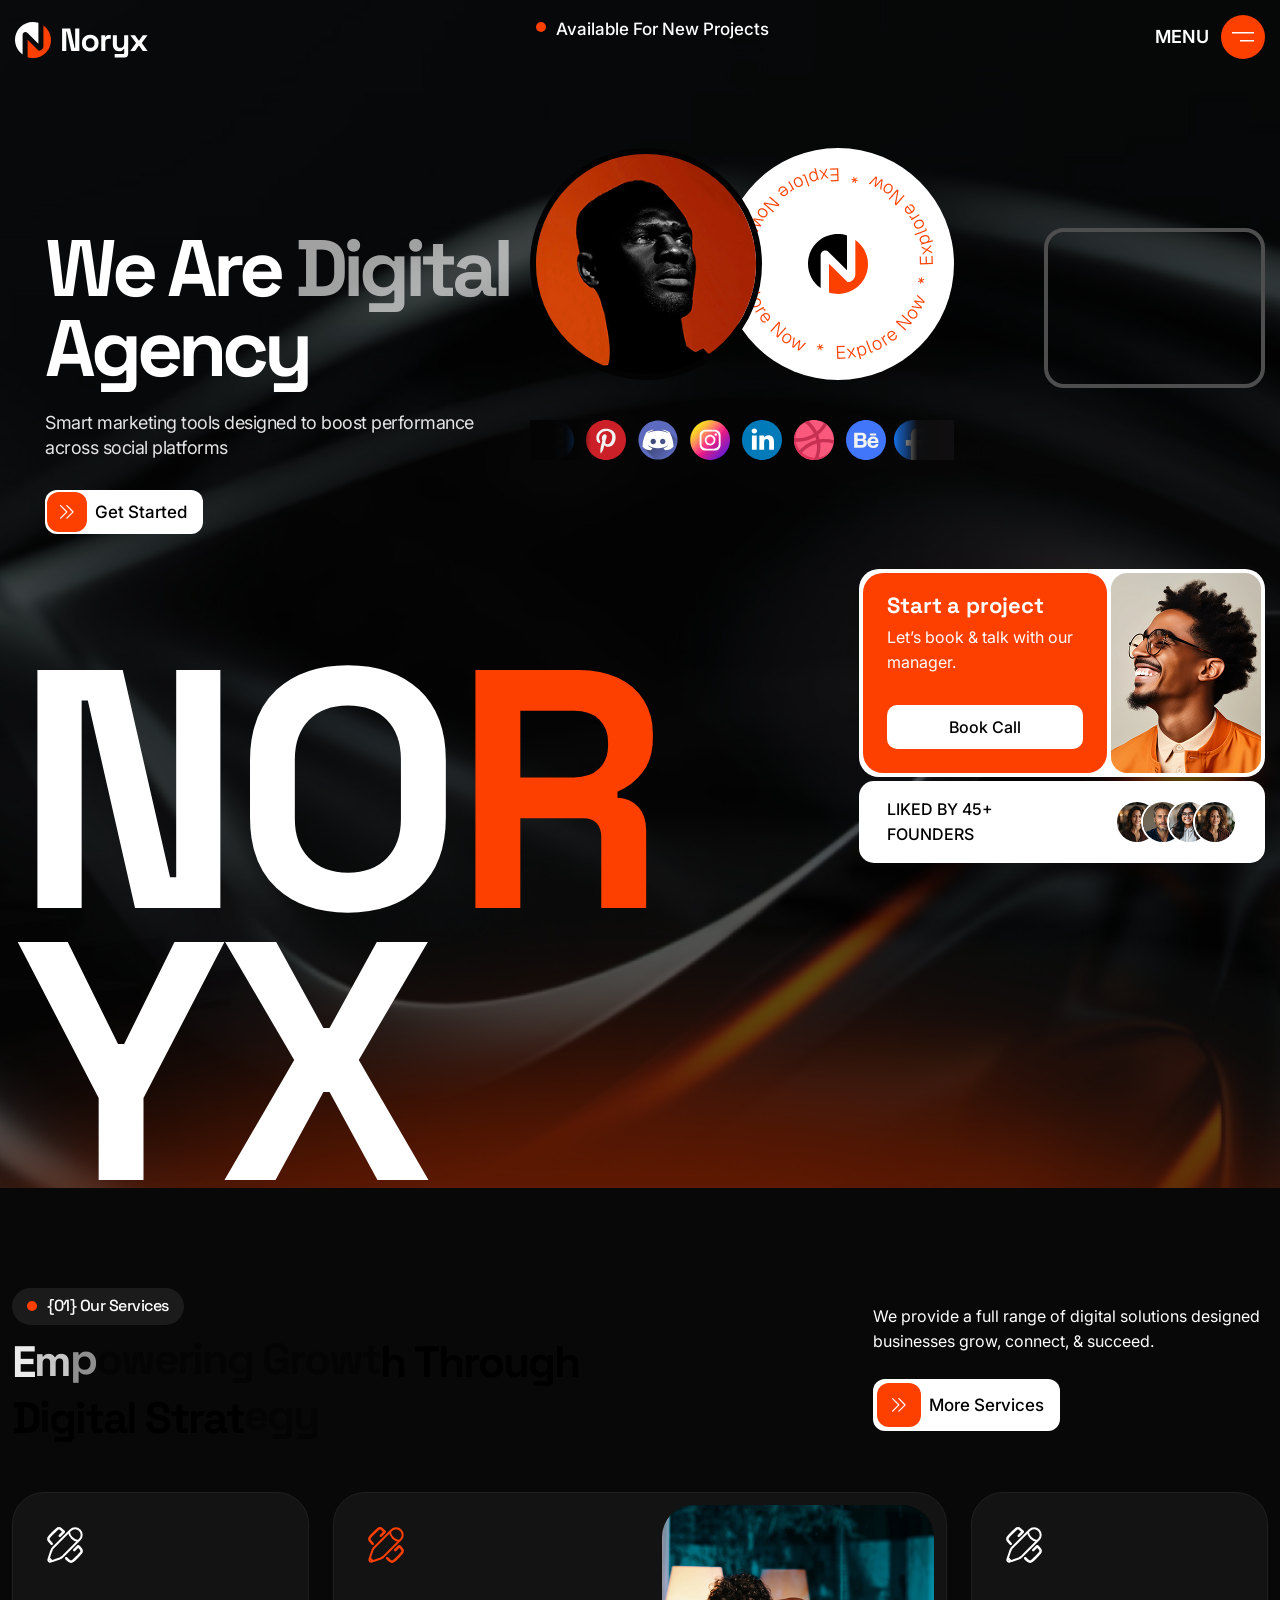
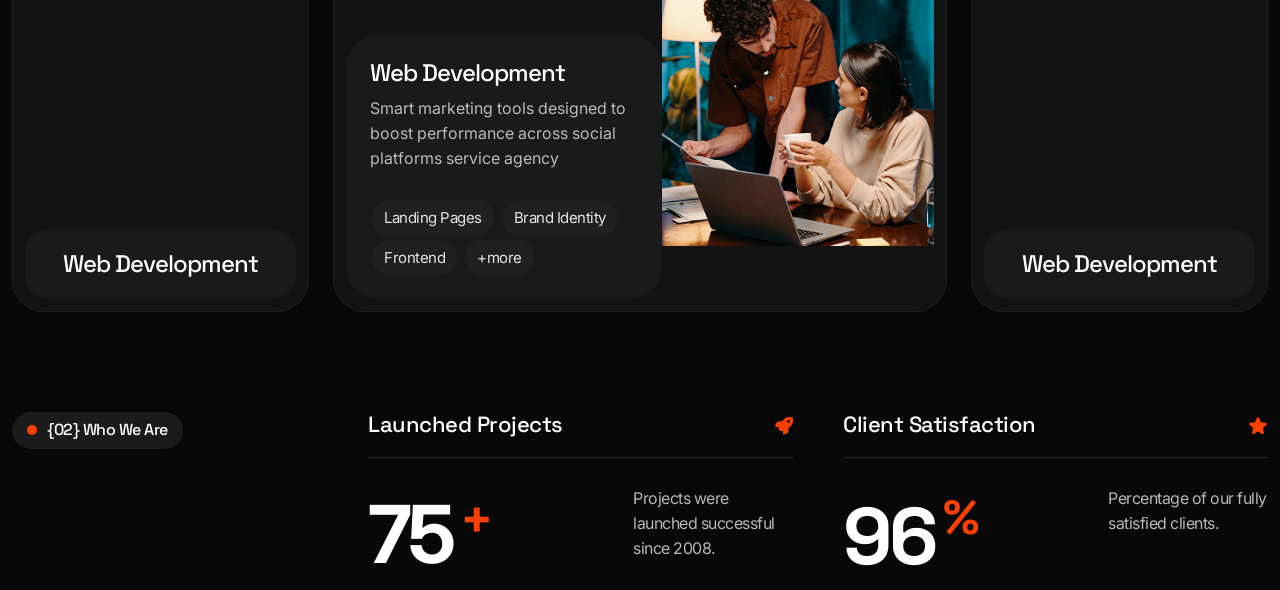
==== index-2.html @ d4b6d014 "30% 30%" ====
<!DOCTYPE html>
  <html lang="en">
  <head>
  	<meta charset="UTF-8">
  	<title>Noryx - Home 2</title>
  	<meta name="description" content="Noryx - Digital Agency & Portfolio WordPress Theme">
  	<meta name="keywords" content="agency, Creative Digital Agency, creative portfolio, design agency, digital agency, digital agency wordpress, digital marketing, digital marketing agency, freelancer, marketing, marketing agency, modern agency, seo, seo agency, social media marketing">
  	<meta name="author" content="Themexriver">
  	<link rel="shortcut icon" href="assets/img/logo/fv-1.png" type="image/x-icon">
  	<!-- Mobile Specific Meta -->
  	<meta name="viewport" content="width=device-width, initial-scale=1">


  	<link rel="stylesheet" href="assets/css/bootstrap.min.css">
  	<link rel="stylesheet" href="assets/css/fontawesome.css">
  	<link rel="stylesheet" href="assets/css/animate.css">
  	<link rel="stylesheet" href="assets/css/swiper.min.css">
  	<link rel="stylesheet" href="assets/css/jquery-ui.css"> 
  	<link rel="stylesheet" href="assets/css/magnific-popup.css">
  	<link rel="stylesheet" href="assets/css/style.css">
  </head>
  <body class="home-2">
  	<div id="preloader">
  		<div class="preloader-logo">
  			<svg class="logo-spin" width="168" height="168" viewBox="-20 -20 208 208" fill="none" xmlns="http://www.w3.org/2000/svg">
  				<path class="path-white" d="M35.4335 60.0016V59.3879C35.4335 47.8896 49.3705 42.1311 57.5217 50.2617L109.208 101.817V4.0795C101.071 1.43506 92.3865 0 83.3646 0C37.3235 0 0 37.2294 0 83.1541C0 111.282 14.0034 136.145 35.4335 151.193V60.0016Z" fill="white"/>
  				<path class="path-orange" d="M132.567 16.8066V112.635C132.567 116.367 131.634 119.88 129.992 122.961C126.28 129.924 118.937 134.667 110.479 134.667L58.793 83.1121V163.92C66.9299 166.565 75.6143 168 84.6361 168C130.677 168 168.001 130.77 168.001 84.8455C168.001 56.7177 153.997 31.8546 132.567 16.8066Z" fill="#FD3F00"/>
  			</svg>
  		</div>
  	</div>
  </div>

  <!-- Start of Header section
    ============================================= -->
    <header id="nx-header" class="nx-header-section header_style_two txa_sticky_header">
    	<div class="nx-header-content d-flex align-items-center justify-content-between">
    		<div class="brand-logo">
    			<a href="#"><img src="assets/img/logo/logo1.svg" alt=""></a>
    		</div>
    		<div class="hd-hire">
    			<span>Available For New Projects</span>
    		</div>
    		<div class="nx-ofcanvas-btn d-flex align-items-center">
    			<span class="text-uppercase">MENU</span>
    			<div class="of-icon">
    				<svg width="22" height="10" viewBox="0 0 22zc 10" fill="none" xmlns="http://www.w3.org/2000/svg">
    					<line x1="8" y1="8.75" x2="22" y2="8.75" stroke="white" stroke-width="1.5"/>
    					<line y1="0.75" x2="22" y2="0.75" stroke="white" stroke-width="1.5"/>
    				</svg>
    			</div>
    		</div>
    	</div>
    </header>
  <!-- End of Header section
    ============================================= -->

  <!-- Start of Header section
    ============================================= -->
    <section id="nx-hero2" class="nx-hero2-sec position-relative">
    	<div class="nx-hero2-bg img-cover position-absolute"><img src="assets/img/hero/hero-bg2.jpg" alt=""></div>
    	<div class="nx-hero2-content">
    		<div class="nx-hero2-top d-flex justify-content-between">
    			<div class="nx-hero2-text headline pera-content">
    				<h1 class="hero_title">We Are <span>Digital</span>
    				Agency</h1>
    				<p>Smart marketing tools designed to boost performance
    				across social platforms</p>
    				<div class="nx-btn1">
    					<a href="#">
    						<i>
    							<svg width="14" height="14" viewBox="0 0 14 14" fill="none" xmlns="http://www.w3.org/2000/svg">
    								<path d="M7.31754 7.31754L1.06753 13.5675C0.95026 13.6848 0.7912 13.7507 0.625347 13.7507C0.459495 13.7507 0.300435 13.6848 0.18316 13.5675C0.0658846 13.4503 3.26935e-09 13.2912 0 13.1253C-3.26935e-09 12.9595 0.0658846 12.8004 0.18316 12.6832L5.99175 6.87535L0.18316 1.06753C0.0658846 0.95026 0 0.7912 0 0.625347C0 0.459495 0.0658846 0.300435 0.18316 0.18316C0.300435 0.0658846 0.459495 0 0.625347 0C0.7912 0 0.95026 0.0658846 1.06753 0.18316L7.31754 6.43316C7.37565 6.49121 7.42175 6.56014 7.4532 6.63601C7.48465 6.71188 7.50084 6.79321 7.50084 6.87535C7.50084 6.95748 7.48465 7.03881 7.4532 7.11469C7.42175 7.19056 7.37565 7.25949 7.31754 7.31754ZM13.5675 6.43316L7.31754 0.18316C7.20026 0.0658846 7.0412 0 6.87535 0C6.7095 0 6.55044 0.0658846 6.43316 0.18316C6.31588 0.300435 6.25 0.459495 6.25 0.625347C6.25 0.7912 6.31588 0.95026 6.43316 1.06753L12.2418 6.87535L6.43316 12.6832C6.31588 12.8004 6.25 12.9595 6.25 13.1253C6.25 13.2912 6.31588 13.4503 6.43316 13.5675C6.55044 13.6848 6.7095 13.7507 6.87535 13.7507C7.0412 13.7507 7.20026 13.6848 7.31754 13.5675L13.5675 7.31754C13.6256 7.25949 13.6717 7.19056 13.7032 7.11469C13.7347 7.03881 13.7508 6.95748 13.7508 6.87535C13.7508 6.79321 13.7347 6.71188 13.7032 6.63601C13.6717 6.56014 13.6256 6.49121 13.5675 6.43316Z" fill="white"></path>
    							</svg>
    						</i>
    						<span>
    							Get Started
    						</span>
    					</a>
    				</div>
    			</div>
    			<div class="nx-hero2-img-wrap">
    				<div class="nx-hero2-img-grp  d-flex">
    					<div class="item-img">
    						<img src="assets/img/hero/hr2.jpg" alt="">
    					</div>
    					<div class="item-img position-relative">
    						<div class="inner-img">
    							<img src="assets/img/hero/hr3.png" alt="">
    						</div>
    						<div class="inner-icon">
    							<img src="assets/img/hero/fv-h.svg" alt="">
    						</div>
    					</div>
    				</div>
    				<div class="nx-hero2-social marquee-right2 mt-40 over-hidden text-center">
    					<a href="#"><i><img src="assets/img/icon/sc1.svg" alt=""></i></a>
    					<a href="#"><i><img src="assets/img/icon/sc2.svg" alt=""></i></a>
    					<a href="#"><i><img src="assets/img/icon/sc3.svg" alt=""></i></a>
    					<a href="#"><i><img src="assets/img/icon/sc4.svg" alt=""></i></a>
    					<a href="#"><i><img src="assets/img/icon/sc5.svg" alt=""></i></a>
    					<a href="#"><i><img src="assets/img/icon/sc6.svg" alt=""></i></a>
    					<a href="#"><i><img src="assets/img/icon/sc7.svg" alt=""></i></a>
    				</div>
    			</div>
    			<div class="nx-hero2-video img-cover">
    				<video autoplay="" muted="" loop="" playsinline="" preload="metadata"><source src="assets/img/01.mp4" type="video/mp4">
    				</video>
    			</div>
    		</div>
    		<div class="nx-hero2-bottom d-flex justify-content-between mt-35">
    			<div class="nx-hr2-btm-text text-uppercase">
    				No<span>r</span>yx
    			</div>
    			<div class="nx-start-project">
    				<div class="nx-start-up d-flex">
    					<div class="item-text d-flex  flex-wrap justify-content-between">
    						<div class="inner-text headline pera-content">
    							<h3>Start a project</h3>
    							<p>Let’s book & talk with our 
    							manager.</p>
    						</div>
    						<a href="#">Book Call</a>
    					</div>
    					<div class="item-img">
    						<img src="assets/img/hero/hr4.jpg" alt="">
    					</div>
    				</div>
    				<div class="nx-start-down d-flex align-items-center justify-content-between">
    					<div class="item-text pera-content">
    						<p>LIKED BY 45+ FOUNDERS</p>
    					</div>
    					<div class="nx-st-client ul-li">
    						<ul>
    							<li><img src="assets/img/client/cl4.jpg" alt=""></li>
    							<li><img src="assets/img/client/cl5.jpg" alt=""></li>
    							<li><img src="assets/img/client/cl6.jpg" alt=""></li>
    							<li><img src="assets/img/client/cl7.jpg" alt=""></li>
    						</ul>
    					</div>
    				</div>
    			</div>
    		</div>
    	</div>
    </section>
  <!-- Start of Header section
    ============================================= --> 	     

  <!-- Start of Service section
    ============================================= -->
    <section id="nx-ser2" class="nx-ser2-sec pt-100 pb-100">
    	<div class="container">
    		<div class="nx-ser2-top d-flex justify-content-between align-items-center">
    			<div class="nx-sec-title1 ver_2 headline">
    				<div class="subtitle">
    					{01} Our Services
    				</div>
    				<h2 class="sec_title nx-itm-title nx-itm-anim">Empowering Growth Through 
    				Digital Strategy</h2>
    			</div>
    			<div class="item-desc pera-content">
    				<p>We provide a full range of digital solutions designed businesses grow, connect, & succeed.</p>
    				<div class="nx-btn1 ver_3">
    					<a href="#">
    						<i>
    							<svg width="14" height="14" viewBox="0 0 14 14" fill="none" xmlns="http://www.w3.org/2000/svg">
    								<path d="M7.31754 7.31754L1.06753 13.5675C0.95026 13.6848 0.7912 13.7507 0.625347 13.7507C0.459495 13.7507 0.300435 13.6848 0.18316 13.5675C0.0658846 13.4503 3.26935e-09 13.2912 0 13.1253C-3.26935e-09 12.9595 0.0658846 12.8004 0.18316 12.6832L5.99175 6.87535L0.18316 1.06753C0.0658846 0.95026 0 0.7912 0 0.625347C0 0.459495 0.0658846 0.300435 0.18316 0.18316C0.300435 0.0658846 0.459495 0 0.625347 0C0.7912 0 0.95026 0.0658846 1.06753 0.18316L7.31754 6.43316C7.37565 6.49121 7.42175 6.56014 7.4532 6.63601C7.48465 6.71188 7.50084 6.79321 7.50084 6.87535C7.50084 6.95748 7.48465 7.03881 7.4532 7.11469C7.42175 7.19056 7.37565 7.25949 7.31754 7.31754ZM13.5675 6.43316L7.31754 0.18316C7.20026 0.0658846 7.0412 0 6.87535 0C6.7095 0 6.55044 0.0658846 6.43316 0.18316C6.31588 0.300435 6.25 0.459495 6.25 0.625347C6.25 0.7912 6.31588 0.95026 6.43316 1.06753L12.2418 6.87535L6.43316 12.6832C6.31588 12.8004 6.25 12.9595 6.25 13.1253C6.25 13.2912 6.31588 13.4503 6.43316 13.5675C6.55044 13.6848 6.7095 13.7507 6.87535 13.7507C7.0412 13.7507 7.20026 13.6848 7.31754 13.5675L13.5675 7.31754C13.6256 7.25949 13.6717 7.19056 13.7032 7.11469C13.7347 7.03881 13.7508 6.95748 13.7508 6.87535C13.7508 6.79321 13.7347 6.71188 13.7032 6.63601C13.6717 6.56014 13.6256 6.49121 13.5675 6.43316Z" fill="white"></path>
    							</svg>
    						</i>
    						<span>
    							More Services
    						</span>
    					</a>
    				</div>
    			</div>
    		</div>
    		<div class="nx-ser2-content d-flex mt-45" data-nx-group>
    			<div class="nx-ser2-item nx_item_active">
    				<div class="front-part d-flex justify-content-between">
    					<div class="item-icon">
    						<svg width="40" height="40" viewBox="0 0 40 40" fill="none" xmlns="http://www.w3.org/2000/svg">
    							<path d="M22.0879 32.3744C21.5997 31.8863 20.8082 31.8863 20.32 32.3744C19.8319 32.8627 19.8319 33.6542 20.32 34.1423L22.0879 32.3744ZM5.85709 19.6793C6.34526 20.1674 7.13671 20.1674 7.62486 19.6793C8.11303 19.1912 8.11303 18.3997 7.62486 17.9114L5.85709 19.6793ZM18.7935 6.74293L19.6774 7.62681C19.9117 7.3924 20.0435 7.07445 20.0435 6.74293C20.0435 6.41141 19.9117 6.09346 19.6774 5.85905L18.7935 6.74293ZM33.2564 21.2058L34.1404 20.3219C33.9059 20.0877 33.5879 19.9558 33.2564 19.9558C32.9249 19.9558 32.607 20.0877 32.3725 20.3219L33.2564 21.2058ZM13.8921 9.87654C13.4039 10.3647 13.4039 11.1561 13.8921 11.6443C14.3802 12.1325 15.1717 12.1325 15.6599 11.6443L13.8921 9.87654ZM28.355 24.3394C27.8669 24.8277 27.8669 25.6192 28.355 26.1073C28.8432 26.5954 29.6347 26.5954 30.1229 26.1073L28.355 24.3394ZM8.26759 5.85905L5.85709 8.26955L7.62486 10.0373L10.0354 7.62681L8.26759 5.85905ZM31.7299 34.1423L34.1404 31.7318L32.3725 29.9639L29.962 32.3744L31.7299 34.1423ZM20.32 34.1423C21.4314 35.2537 22.3519 36.1778 23.1789 36.8088C24.0349 37.4618 24.9357 37.9173 26.0249 37.9173V35.4173C25.702 35.4173 25.3289 35.3047 24.6954 34.8213C24.033 34.3159 23.2492 33.5358 22.0879 32.3744L20.32 34.1423ZM29.962 32.3744C28.8007 33.5358 28.0169 34.3159 27.3545 34.8213C26.721 35.3047 26.3477 35.4173 26.0249 35.4173V37.9173C27.1142 37.9173 28.015 37.4618 28.8709 36.8088C29.6979 36.1778 30.6185 35.2537 31.7299 34.1423L29.962 32.3744ZM5.85709 8.26955C4.74576 9.38089 3.82148 10.3014 3.19049 11.1284C2.53749 11.9843 2.08203 12.8852 2.08203 13.9744H4.58203C4.58203 13.6515 4.69471 13.2783 5.17804 12.6449C5.68338 11.9825 6.46356 11.1986 7.62486 10.0373L5.85709 8.26955ZM7.62486 17.9114C6.46356 16.7502 5.68338 15.9663 5.17804 15.3039C4.69471 14.6704 4.58203 14.2972 4.58203 13.9744H2.08203C2.08203 15.0637 2.53749 15.9645 3.19049 16.8204C3.82148 17.6474 4.74576 18.5679 5.85709 19.6793L7.62486 17.9114ZM19.6774 5.85905C18.566 4.74771 17.6455 3.82343 16.8185 3.19245C15.9626 2.53945 15.0616 2.08398 13.9725 2.08398V4.58398C14.2952 4.58398 14.6685 4.69666 15.302 5.18C15.9644 5.68533 16.7482 6.46551 17.9095 7.62681L19.6774 5.85905ZM10.0354 7.62681C11.1967 6.46551 11.9806 5.68533 12.6429 5.18C13.2764 4.69668 13.6496 4.58398 13.9725 4.58398V2.08398C12.8832 2.08398 11.9823 2.53945 11.1265 3.19245C10.2995 3.82343 9.37893 4.74771 8.26759 5.85905L10.0354 7.62681ZM32.3725 22.0898C33.5339 23.2512 34.314 24.0349 34.8194 24.6973C35.3027 25.3308 35.4154 25.7039 35.4154 26.0268H37.9154C37.9154 24.9377 37.4599 24.0368 36.8069 23.1808C36.1759 22.3538 35.2517 21.4333 34.1404 20.3219L32.3725 22.0898ZM34.1404 31.7318C35.2517 30.6204 36.1759 29.6998 36.8069 28.8728C37.4599 28.0169 37.9154 27.1162 37.9154 26.0268H35.4154C35.4154 26.3497 35.3027 26.7229 34.8194 27.3564C34.314 28.0188 33.5339 28.8027 32.3725 29.9639L34.1404 31.7318ZM17.9095 5.85905L13.8921 9.87654L15.6599 11.6443L19.6774 7.62681L17.9095 5.85905ZM32.3725 20.3219L28.355 24.3394L30.1229 26.1073L34.1404 22.0898L32.3725 20.3219Z" fill="white"/>
    							<path d="M6.99522 36.1309L8.33203 35.6853L12.464 34.3079C13.7546 33.8778 14.3999 33.6628 15.007 33.3736C15.7231 33.0322 16.4001 32.6138 17.0257 32.1258C17.556 31.7122 18.0369 31.2312 18.9989 30.2693L33.2009 16.0672L34.7457 14.5224C37.3052 11.9629 37.3052 7.81313 34.7457 5.25363C32.1862 2.6941 28.0364 2.6941 25.4769 5.25363L23.9322 6.79843L9.73006 21.0006C8.76813 21.9626 8.28716 22.4433 7.87352 22.9737C7.38557 23.5993 6.96726 24.2762 6.62593 24.9923C6.33658 25.5996 6.12149 26.2448 5.69129 27.5353L4.31398 31.6673L3.86838 33.0042M6.99522 36.1309L5.65842 36.5767C5.02332 36.7883 4.32313 36.6229 3.84974 36.1497C3.37636 35.6762 3.21108 34.9759 3.42278 34.3409L3.86838 33.0042M6.99522 36.1309L3.86838 33.0042" stroke="white" stroke-width="2"/>
    							<path d="M23.9336 6.79688C23.9336 6.79688 24.1267 10.0796 27.0232 12.9761C29.9197 15.8726 33.2023 16.0657 33.2023 16.0657" stroke="white" stroke-width="2"/>
    						</svg>
    					</div>
    					<div class="item-text headline">
    						<h3><a href="#">Web Development</a></h3>
    					</div>
    				</div>
    				<div class="back-part d-flex">
    					<div class="item-text d-flex justify-content-between flex-wrap">
    						<div class="item-icon">
    							<svg width="40" height="40" viewBox="0 0 40 40" fill="none" xmlns="http://www.w3.org/2000/svg">
    								<path d="M22.0879 32.3744C21.5997 31.8863 20.8082 31.8863 20.32 32.3744C19.8319 32.8627 19.8319 33.6542 20.32 34.1423L22.0879 32.3744ZM5.85709 19.6793C6.34526 20.1674 7.13671 20.1674 7.62486 19.6793C8.11303 19.1912 8.11303 18.3997 7.62486 17.9114L5.85709 19.6793ZM18.7935 6.74293L19.6774 7.62681C19.9117 7.3924 20.0435 7.07445 20.0435 6.74293C20.0435 6.41141 19.9117 6.09346 19.6774 5.85905L18.7935 6.74293ZM33.2564 21.2058L34.1404 20.3219C33.9059 20.0877 33.5879 19.9558 33.2564 19.9558C32.9249 19.9558 32.607 20.0877 32.3725 20.3219L33.2564 21.2058ZM13.8921 9.87654C13.4039 10.3647 13.4039 11.1561 13.8921 11.6443C14.3802 12.1325 15.1717 12.1325 15.6599 11.6443L13.8921 9.87654ZM28.355 24.3394C27.8669 24.8277 27.8669 25.6192 28.355 26.1073C28.8432 26.5954 29.6347 26.5954 30.1229 26.1073L28.355 24.3394ZM8.26759 5.85905L5.85709 8.26955L7.62486 10.0373L10.0354 7.62681L8.26759 5.85905ZM31.7299 34.1423L34.1404 31.7318L32.3725 29.9639L29.962 32.3744L31.7299 34.1423ZM20.32 34.1423C21.4314 35.2537 22.3519 36.1778 23.1789 36.8088C24.0349 37.4618 24.9357 37.9173 26.0249 37.9173V35.4173C25.702 35.4173 25.3289 35.3047 24.6954 34.8213C24.033 34.3159 23.2492 33.5358 22.0879 32.3744L20.32 34.1423ZM29.962 32.3744C28.8007 33.5358 28.0169 34.3159 27.3545 34.8213C26.721 35.3047 26.3477 35.4173 26.0249 35.4173V37.9173C27.1142 37.9173 28.015 37.4618 28.8709 36.8088C29.6979 36.1778 30.6185 35.2537 31.7299 34.1423L29.962 32.3744ZM5.85709 8.26955C4.74576 9.38089 3.82148 10.3014 3.19049 11.1284C2.53749 11.9843 2.08203 12.8852 2.08203 13.9744H4.58203C4.58203 13.6515 4.69471 13.2783 5.17804 12.6449C5.68338 11.9825 6.46356 11.1986 7.62486 10.0373L5.85709 8.26955ZM7.62486 17.9114C6.46356 16.7502 5.68338 15.9663 5.17804 15.3039C4.69471 14.6704 4.58203 14.2972 4.58203 13.9744H2.08203C2.08203 15.0637 2.53749 15.9645 3.19049 16.8204C3.82148 17.6474 4.74576 18.5679 5.85709 19.6793L7.62486 17.9114ZM19.6774 5.85905C18.566 4.74771 17.6455 3.82343 16.8185 3.19245C15.9626 2.53945 15.0616 2.08398 13.9725 2.08398V4.58398C14.2952 4.58398 14.6685 4.69666 15.302 5.18C15.9644 5.68533 16.7482 6.46551 17.9095 7.62681L19.6774 5.85905ZM10.0354 7.62681C11.1967 6.46551 11.9806 5.68533 12.6429 5.18C13.2764 4.69668 13.6496 4.58398 13.9725 4.58398V2.08398C12.8832 2.08398 11.9823 2.53945 11.1265 3.19245C10.2995 3.82343 9.37893 4.74771 8.26759 5.85905L10.0354 7.62681ZM32.3725 22.0898C33.5339 23.2512 34.314 24.0349 34.8194 24.6973C35.3027 25.3308 35.4154 25.7039 35.4154 26.0268H37.9154C37.9154 24.9377 37.4599 24.0368 36.8069 23.1808C36.1759 22.3538 35.2517 21.4333 34.1404 20.3219L32.3725 22.0898ZM34.1404 31.7318C35.2517 30.6204 36.1759 29.6998 36.8069 28.8728C37.4599 28.0169 37.9154 27.1162 37.9154 26.0268H35.4154C35.4154 26.3497 35.3027 26.7229 34.8194 27.3564C34.314 28.0188 33.5339 28.8027 32.3725 29.9639L34.1404 31.7318ZM17.9095 5.85905L13.8921 9.87654L15.6599 11.6443L19.6774 7.62681L17.9095 5.85905ZM32.3725 20.3219L28.355 24.3394L30.1229 26.1073L34.1404 22.0898L32.3725 20.3219Z" fill="#FD3F00"/>
    								<path d="M6.99522 36.1309L8.33203 35.6853L12.464 34.3079C13.7546 33.8778 14.3999 33.6628 15.007 33.3736C15.7231 33.0322 16.4001 32.6138 17.0257 32.1258C17.556 31.7122 18.0369 31.2312 18.9989 30.2693L33.2009 16.0672L34.7457 14.5224C37.3052 11.9629 37.3052 7.81313 34.7457 5.25363C32.1862 2.6941 28.0364 2.6941 25.4769 5.25363L23.9322 6.79843L9.73006 21.0006C8.76813 21.9626 8.28716 22.4433 7.87352 22.9737C7.38557 23.5993 6.96726 24.2762 6.62593 24.9923C6.33658 25.5996 6.12149 26.2448 5.69129 27.5353L4.31398 31.6673L3.86838 33.0042M6.99522 36.1309L5.65842 36.5767C5.02332 36.7883 4.32313 36.6229 3.84974 36.1497C3.37636 35.6762 3.21108 34.9759 3.42278 34.3409L3.86838 33.0042M6.99522 36.1309L3.86838 33.0042" stroke="#FD3F00" stroke-width="2"/>
    								<path d="M23.9336 6.79688C23.9336 6.79688 24.1267 10.0796 27.0232 12.9761C29.9197 15.8726 33.2023 16.0657 33.2023 16.0657" stroke="#FD3F00" stroke-width="2"/>
    							</svg> 
    						</div>
    						<div class="title-text headline pera-content">
    							<h3><a href="#">Web Development</a></h3>
    							<p>Smart marketing tools designed 
    								to boost performance across social
    							platforms service agency</p>
    							<div class="item-tag">
    								<a href="#">Landing Pages</a>
    								<a href="#">Brand Identity</a>
    								<a href="#">Frontend</a>
    								<a href="#">+more</a>
    							</div>
    						</div>
    					</div>
    					<div class="item-img">
    						<img src="assets/img/service/ser6.jpg" alt="">
    					</div>
    				</div>
    			</div>
    			<div class="nx-ser2-item nx_item_active active">
    				<div class="front-part d-flex justify-content-between">
    					<div class="item-icon">
    						<svg width="40" height="40" viewBox="0 0 40 40" fill="none" xmlns="http://www.w3.org/2000/svg">
    							<path d="M22.0879 32.3744C21.5997 31.8863 20.8082 31.8863 20.32 32.3744C19.8319 32.8627 19.8319 33.6542 20.32 34.1423L22.0879 32.3744ZM5.85709 19.6793C6.34526 20.1674 7.13671 20.1674 7.62486 19.6793C8.11303 19.1912 8.11303 18.3997 7.62486 17.9114L5.85709 19.6793ZM18.7935 6.74293L19.6774 7.62681C19.9117 7.3924 20.0435 7.07445 20.0435 6.74293C20.0435 6.41141 19.9117 6.09346 19.6774 5.85905L18.7935 6.74293ZM33.2564 21.2058L34.1404 20.3219C33.9059 20.0877 33.5879 19.9558 33.2564 19.9558C32.9249 19.9558 32.607 20.0877 32.3725 20.3219L33.2564 21.2058ZM13.8921 9.87654C13.4039 10.3647 13.4039 11.1561 13.8921 11.6443C14.3802 12.1325 15.1717 12.1325 15.6599 11.6443L13.8921 9.87654ZM28.355 24.3394C27.8669 24.8277 27.8669 25.6192 28.355 26.1073C28.8432 26.5954 29.6347 26.5954 30.1229 26.1073L28.355 24.3394ZM8.26759 5.85905L5.85709 8.26955L7.62486 10.0373L10.0354 7.62681L8.26759 5.85905ZM31.7299 34.1423L34.1404 31.7318L32.3725 29.9639L29.962 32.3744L31.7299 34.1423ZM20.32 34.1423C21.4314 35.2537 22.3519 36.1778 23.1789 36.8088C24.0349 37.4618 24.9357 37.9173 26.0249 37.9173V35.4173C25.702 35.4173 25.3289 35.3047 24.6954 34.8213C24.033 34.3159 23.2492 33.5358 22.0879 32.3744L20.32 34.1423ZM29.962 32.3744C28.8007 33.5358 28.0169 34.3159 27.3545 34.8213C26.721 35.3047 26.3477 35.4173 26.0249 35.4173V37.9173C27.1142 37.9173 28.015 37.4618 28.8709 36.8088C29.6979 36.1778 30.6185 35.2537 31.7299 34.1423L29.962 32.3744ZM5.85709 8.26955C4.74576 9.38089 3.82148 10.3014 3.19049 11.1284C2.53749 11.9843 2.08203 12.8852 2.08203 13.9744H4.58203C4.58203 13.6515 4.69471 13.2783 5.17804 12.6449C5.68338 11.9825 6.46356 11.1986 7.62486 10.0373L5.85709 8.26955ZM7.62486 17.9114C6.46356 16.7502 5.68338 15.9663 5.17804 15.3039C4.69471 14.6704 4.58203 14.2972 4.58203 13.9744H2.08203C2.08203 15.0637 2.53749 15.9645 3.19049 16.8204C3.82148 17.6474 4.74576 18.5679 5.85709 19.6793L7.62486 17.9114ZM19.6774 5.85905C18.566 4.74771 17.6455 3.82343 16.8185 3.19245C15.9626 2.53945 15.0616 2.08398 13.9725 2.08398V4.58398C14.2952 4.58398 14.6685 4.69666 15.302 5.18C15.9644 5.68533 16.7482 6.46551 17.9095 7.62681L19.6774 5.85905ZM10.0354 7.62681C11.1967 6.46551 11.9806 5.68533 12.6429 5.18C13.2764 4.69668 13.6496 4.58398 13.9725 4.58398V2.08398C12.8832 2.08398 11.9823 2.53945 11.1265 3.19245C10.2995 3.82343 9.37893 4.74771 8.26759 5.85905L10.0354 7.62681ZM32.3725 22.0898C33.5339 23.2512 34.314 24.0349 34.8194 24.6973C35.3027 25.3308 35.4154 25.7039 35.4154 26.0268H37.9154C37.9154 24.9377 37.4599 24.0368 36.8069 23.1808C36.1759 22.3538 35.2517 21.4333 34.1404 20.3219L32.3725 22.0898ZM34.1404 31.7318C35.2517 30.6204 36.1759 29.6998 36.8069 28.8728C37.4599 28.0169 37.9154 27.1162 37.9154 26.0268H35.4154C35.4154 26.3497 35.3027 26.7229 34.8194 27.3564C34.314 28.0188 33.5339 28.8027 32.3725 29.9639L34.1404 31.7318ZM17.9095 5.85905L13.8921 9.87654L15.6599 11.6443L19.6774 7.62681L17.9095 5.85905ZM32.3725 20.3219L28.355 24.3394L30.1229 26.1073L34.1404 22.0898L32.3725 20.3219Z" fill="white"/>
    							<path d="M6.99522 36.1309L8.33203 35.6853L12.464 34.3079C13.7546 33.8778 14.3999 33.6628 15.007 33.3736C15.7231 33.0322 16.4001 32.6138 17.0257 32.1258C17.556 31.7122 18.0369 31.2312 18.9989 30.2693L33.2009 16.0672L34.7457 14.5224C37.3052 11.9629 37.3052 7.81313 34.7457 5.25363C32.1862 2.6941 28.0364 2.6941 25.4769 5.25363L23.9322 6.79843L9.73006 21.0006C8.76813 21.9626 8.28716 22.4433 7.87352 22.9737C7.38557 23.5993 6.96726 24.2762 6.62593 24.9923C6.33658 25.5996 6.12149 26.2448 5.69129 27.5353L4.31398 31.6673L3.86838 33.0042M6.99522 36.1309L5.65842 36.5767C5.02332 36.7883 4.32313 36.6229 3.84974 36.1497C3.37636 35.6762 3.21108 34.9759 3.42278 34.3409L3.86838 33.0042M6.99522 36.1309L3.86838 33.0042" stroke="white" stroke-width="2"/>
    							<path d="M23.9336 6.79688C23.9336 6.79688 24.1267 10.0796 27.0232 12.9761C29.9197 15.8726 33.2023 16.0657 33.2023 16.0657" stroke="white" stroke-width="2"/>
    						</svg>
    					</div>
    					<div class="item-text headline">
    						<h3><a href="#">Web Development</a></h3>
    					</div>
    				</div>
    				<div class="back-part d-flex">
    					<div class="item-text d-flex justify-content-between flex-wrap">
    						<div class="item-icon">
    							<svg width="40" height="40" viewBox="0 0 40 40" fill="none" xmlns="http://www.w3.org/2000/svg">
    								<path d="M22.0879 32.3744C21.5997 31.8863 20.8082 31.8863 20.32 32.3744C19.8319 32.8627 19.8319 33.6542 20.32 34.1423L22.0879 32.3744ZM5.85709 19.6793C6.34526 20.1674 7.13671 20.1674 7.62486 19.6793C8.11303 19.1912 8.11303 18.3997 7.62486 17.9114L5.85709 19.6793ZM18.7935 6.74293L19.6774 7.62681C19.9117 7.3924 20.0435 7.07445 20.0435 6.74293C20.0435 6.41141 19.9117 6.09346 19.6774 5.85905L18.7935 6.74293ZM33.2564 21.2058L34.1404 20.3219C33.9059 20.0877 33.5879 19.9558 33.2564 19.9558C32.9249 19.9558 32.607 20.0877 32.3725 20.3219L33.2564 21.2058ZM13.8921 9.87654C13.4039 10.3647 13.4039 11.1561 13.8921 11.6443C14.3802 12.1325 15.1717 12.1325 15.6599 11.6443L13.8921 9.87654ZM28.355 24.3394C27.8669 24.8277 27.8669 25.6192 28.355 26.1073C28.8432 26.5954 29.6347 26.5954 30.1229 26.1073L28.355 24.3394ZM8.26759 5.85905L5.85709 8.26955L7.62486 10.0373L10.0354 7.62681L8.26759 5.85905ZM31.7299 34.1423L34.1404 31.7318L32.3725 29.9639L29.962 32.3744L31.7299 34.1423ZM20.32 34.1423C21.4314 35.2537 22.3519 36.1778 23.1789 36.8088C24.0349 37.4618 24.9357 37.9173 26.0249 37.9173V35.4173C25.702 35.4173 25.3289 35.3047 24.6954 34.8213C24.033 34.3159 23.2492 33.5358 22.0879 32.3744L20.32 34.1423ZM29.962 32.3744C28.8007 33.5358 28.0169 34.3159 27.3545 34.8213C26.721 35.3047 26.3477 35.4173 26.0249 35.4173V37.9173C27.1142 37.9173 28.015 37.4618 28.8709 36.8088C29.6979 36.1778 30.6185 35.2537 31.7299 34.1423L29.962 32.3744ZM5.85709 8.26955C4.74576 9.38089 3.82148 10.3014 3.19049 11.1284C2.53749 11.9843 2.08203 12.8852 2.08203 13.9744H4.58203C4.58203 13.6515 4.69471 13.2783 5.17804 12.6449C5.68338 11.9825 6.46356 11.1986 7.62486 10.0373L5.85709 8.26955ZM7.62486 17.9114C6.46356 16.7502 5.68338 15.9663 5.17804 15.3039C4.69471 14.6704 4.58203 14.2972 4.58203 13.9744H2.08203C2.08203 15.0637 2.53749 15.9645 3.19049 16.8204C3.82148 17.6474 4.74576 18.5679 5.85709 19.6793L7.62486 17.9114ZM19.6774 5.85905C18.566 4.74771 17.6455 3.82343 16.8185 3.19245C15.9626 2.53945 15.0616 2.08398 13.9725 2.08398V4.58398C14.2952 4.58398 14.6685 4.69666 15.302 5.18C15.9644 5.68533 16.7482 6.46551 17.9095 7.62681L19.6774 5.85905ZM10.0354 7.62681C11.1967 6.46551 11.9806 5.68533 12.6429 5.18C13.2764 4.69668 13.6496 4.58398 13.9725 4.58398V2.08398C12.8832 2.08398 11.9823 2.53945 11.1265 3.19245C10.2995 3.82343 9.37893 4.74771 8.26759 5.85905L10.0354 7.62681ZM32.3725 22.0898C33.5339 23.2512 34.314 24.0349 34.8194 24.6973C35.3027 25.3308 35.4154 25.7039 35.4154 26.0268H37.9154C37.9154 24.9377 37.4599 24.0368 36.8069 23.1808C36.1759 22.3538 35.2517 21.4333 34.1404 20.3219L32.3725 22.0898ZM34.1404 31.7318C35.2517 30.6204 36.1759 29.6998 36.8069 28.8728C37.4599 28.0169 37.9154 27.1162 37.9154 26.0268H35.4154C35.4154 26.3497 35.3027 26.7229 34.8194 27.3564C34.314 28.0188 33.5339 28.8027 32.3725 29.9639L34.1404 31.7318ZM17.9095 5.85905L13.8921 9.87654L15.6599 11.6443L19.6774 7.62681L17.9095 5.85905ZM32.3725 20.3219L28.355 24.3394L30.1229 26.1073L34.1404 22.0898L32.3725 20.3219Z" fill="#FD3F00"/>
    								<path d="M6.99522 36.1309L8.33203 35.6853L12.464 34.3079C13.7546 33.8778 14.3999 33.6628 15.007 33.3736C15.7231 33.0322 16.4001 32.6138 17.0257 32.1258C17.556 31.7122 18.0369 31.2312 18.9989 30.2693L33.2009 16.0672L34.7457 14.5224C37.3052 11.9629 37.3052 7.81313 34.7457 5.25363C32.1862 2.6941 28.0364 2.6941 25.4769 5.25363L23.9322 6.79843L9.73006 21.0006C8.76813 21.9626 8.28716 22.4433 7.87352 22.9737C7.38557 23.5993 6.96726 24.2762 6.62593 24.9923C6.33658 25.5996 6.12149 26.2448 5.69129 27.5353L4.31398 31.6673L3.86838 33.0042M6.99522 36.1309L5.65842 36.5767C5.02332 36.7883 4.32313 36.6229 3.84974 36.1497C3.37636 35.6762 3.21108 34.9759 3.42278 34.3409L3.86838 33.0042M6.99522 36.1309L3.86838 33.0042" stroke="#FD3F00" stroke-width="2"/>
    								<path d="M23.9336 6.79688C23.9336 6.79688 24.1267 10.0796 27.0232 12.9761C29.9197 15.8726 33.2023 16.0657 33.2023 16.0657" stroke="#FD3F00" stroke-width="2"/>
    							</svg> 
    						</div>
    						<div class="title-text headline pera-content">
    							<h3><a href="#">Web Development</a></h3>
    							<p>Smart marketing tools designed 
    								to boost performance across social
    							platforms service agency</p>
    							<div class="item-tag">
    								<a href="#">Landing Pages</a>
    								<a href="#">Brand Identity</a>
    								<a href="#">Frontend</a>
    								<a href="#">+more</a>
    							</div>
    						</div>
    					</div>
    					<div class="item-img">
    						<img src="assets/img/service/ser6.jpg" alt="">
    					</div>
    				</div>
    			</div>
    			<div class="nx-ser2-item nx_item_active">
    				<div class="front-part d-flex justify-content-between">
    					<div class="item-icon">
    						<svg width="40" height="40" viewBox="0 0 40 40" fill="none" xmlns="http://www.w3.org/2000/svg">
    							<path d="M22.0879 32.3744C21.5997 31.8863 20.8082 31.8863 20.32 32.3744C19.8319 32.8627 19.8319 33.6542 20.32 34.1423L22.0879 32.3744ZM5.85709 19.6793C6.34526 20.1674 7.13671 20.1674 7.62486 19.6793C8.11303 19.1912 8.11303 18.3997 7.62486 17.9114L5.85709 19.6793ZM18.7935 6.74293L19.6774 7.62681C19.9117 7.3924 20.0435 7.07445 20.0435 6.74293C20.0435 6.41141 19.9117 6.09346 19.6774 5.85905L18.7935 6.74293ZM33.2564 21.2058L34.1404 20.3219C33.9059 20.0877 33.5879 19.9558 33.2564 19.9558C32.9249 19.9558 32.607 20.0877 32.3725 20.3219L33.2564 21.2058ZM13.8921 9.87654C13.4039 10.3647 13.4039 11.1561 13.8921 11.6443C14.3802 12.1325 15.1717 12.1325 15.6599 11.6443L13.8921 9.87654ZM28.355 24.3394C27.8669 24.8277 27.8669 25.6192 28.355 26.1073C28.8432 26.5954 29.6347 26.5954 30.1229 26.1073L28.355 24.3394ZM8.26759 5.85905L5.85709 8.26955L7.62486 10.0373L10.0354 7.62681L8.26759 5.85905ZM31.7299 34.1423L34.1404 31.7318L32.3725 29.9639L29.962 32.3744L31.7299 34.1423ZM20.32 34.1423C21.4314 35.2537 22.3519 36.1778 23.1789 36.8088C24.0349 37.4618 24.9357 37.9173 26.0249 37.9173V35.4173C25.702 35.4173 25.3289 35.3047 24.6954 34.8213C24.033 34.3159 23.2492 33.5358 22.0879 32.3744L20.32 34.1423ZM29.962 32.3744C28.8007 33.5358 28.0169 34.3159 27.3545 34.8213C26.721 35.3047 26.3477 35.4173 26.0249 35.4173V37.9173C27.1142 37.9173 28.015 37.4618 28.8709 36.8088C29.6979 36.1778 30.6185 35.2537 31.7299 34.1423L29.962 32.3744ZM5.85709 8.26955C4.74576 9.38089 3.82148 10.3014 3.19049 11.1284C2.53749 11.9843 2.08203 12.8852 2.08203 13.9744H4.58203C4.58203 13.6515 4.69471 13.2783 5.17804 12.6449C5.68338 11.9825 6.46356 11.1986 7.62486 10.0373L5.85709 8.26955ZM7.62486 17.9114C6.46356 16.7502 5.68338 15.9663 5.17804 15.3039C4.69471 14.6704 4.58203 14.2972 4.58203 13.9744H2.08203C2.08203 15.0637 2.53749 15.9645 3.19049 16.8204C3.82148 17.6474 4.74576 18.5679 5.85709 19.6793L7.62486 17.9114ZM19.6774 5.85905C18.566 4.74771 17.6455 3.82343 16.8185 3.19245C15.9626 2.53945 15.0616 2.08398 13.9725 2.08398V4.58398C14.2952 4.58398 14.6685 4.69666 15.302 5.18C15.9644 5.68533 16.7482 6.46551 17.9095 7.62681L19.6774 5.85905ZM10.0354 7.62681C11.1967 6.46551 11.9806 5.68533 12.6429 5.18C13.2764 4.69668 13.6496 4.58398 13.9725 4.58398V2.08398C12.8832 2.08398 11.9823 2.53945 11.1265 3.19245C10.2995 3.82343 9.37893 4.74771 8.26759 5.85905L10.0354 7.62681ZM32.3725 22.0898C33.5339 23.2512 34.314 24.0349 34.8194 24.6973C35.3027 25.3308 35.4154 25.7039 35.4154 26.0268H37.9154C37.9154 24.9377 37.4599 24.0368 36.8069 23.1808C36.1759 22.3538 35.2517 21.4333 34.1404 20.3219L32.3725 22.0898ZM34.1404 31.7318C35.2517 30.6204 36.1759 29.6998 36.8069 28.8728C37.4599 28.0169 37.9154 27.1162 37.9154 26.0268H35.4154C35.4154 26.3497 35.3027 26.7229 34.8194 27.3564C34.314 28.0188 33.5339 28.8027 32.3725 29.9639L34.1404 31.7318ZM17.9095 5.85905L13.8921 9.87654L15.6599 11.6443L19.6774 7.62681L17.9095 5.85905ZM32.3725 20.3219L28.355 24.3394L30.1229 26.1073L34.1404 22.0898L32.3725 20.3219Z" fill="white"/>
    							<path d="M6.99522 36.1309L8.33203 35.6853L12.464 34.3079C13.7546 33.8778 14.3999 33.6628 15.007 33.3736C15.7231 33.0322 16.4001 32.6138 17.0257 32.1258C17.556 31.7122 18.0369 31.2312 18.9989 30.2693L33.2009 16.0672L34.7457 14.5224C37.3052 11.9629 37.3052 7.81313 34.7457 5.25363C32.1862 2.6941 28.0364 2.6941 25.4769 5.25363L23.9322 6.79843L9.73006 21.0006C8.76813 21.9626 8.28716 22.4433 7.87352 22.9737C7.38557 23.5993 6.96726 24.2762 6.62593 24.9923C6.33658 25.5996 6.12149 26.2448 5.69129 27.5353L4.31398 31.6673L3.86838 33.0042M6.99522 36.1309L5.65842 36.5767C5.02332 36.7883 4.32313 36.6229 3.84974 36.1497C3.37636 35.6762 3.21108 34.9759 3.42278 34.3409L3.86838 33.0042M6.99522 36.1309L3.86838 33.0042" stroke="white" stroke-width="2"/>
    							<path d="M23.9336 6.79688C23.9336 6.79688 24.1267 10.0796 27.0232 12.9761C29.9197 15.8726 33.2023 16.0657 33.2023 16.0657" stroke="white" stroke-width="2"/>
    						</svg>
    					</div>
    					<div class="item-text headline">
    						<h3><a href="#">Web Development</a></h3>
    					</div>
    				</div>
    				<div class="back-part d-flex">
    					<div class="item-text d-flex justify-content-between flex-wrap">
    						<div class="item-icon">
    							<svg width="40" height="40" viewBox="0 0 40 40" fill="none" xmlns="http://www.w3.org/2000/svg">
    								<path d="M22.0879 32.3744C21.5997 31.8863 20.8082 31.8863 20.32 32.3744C19.8319 32.8627 19.8319 33.6542 20.32 34.1423L22.0879 32.3744ZM5.85709 19.6793C6.34526 20.1674 7.13671 20.1674 7.62486 19.6793C8.11303 19.1912 8.11303 18.3997 7.62486 17.9114L5.85709 19.6793ZM18.7935 6.74293L19.6774 7.62681C19.9117 7.3924 20.0435 7.07445 20.0435 6.74293C20.0435 6.41141 19.9117 6.09346 19.6774 5.85905L18.7935 6.74293ZM33.2564 21.2058L34.1404 20.3219C33.9059 20.0877 33.5879 19.9558 33.2564 19.9558C32.9249 19.9558 32.607 20.0877 32.3725 20.3219L33.2564 21.2058ZM13.8921 9.87654C13.4039 10.3647 13.4039 11.1561 13.8921 11.6443C14.3802 12.1325 15.1717 12.1325 15.6599 11.6443L13.8921 9.87654ZM28.355 24.3394C27.8669 24.8277 27.8669 25.6192 28.355 26.1073C28.8432 26.5954 29.6347 26.5954 30.1229 26.1073L28.355 24.3394ZM8.26759 5.85905L5.85709 8.26955L7.62486 10.0373L10.0354 7.62681L8.26759 5.85905ZM31.7299 34.1423L34.1404 31.7318L32.3725 29.9639L29.962 32.3744L31.7299 34.1423ZM20.32 34.1423C21.4314 35.2537 22.3519 36.1778 23.1789 36.8088C24.0349 37.4618 24.9357 37.9173 26.0249 37.9173V35.4173C25.702 35.4173 25.3289 35.3047 24.6954 34.8213C24.033 34.3159 23.2492 33.5358 22.0879 32.3744L20.32 34.1423ZM29.962 32.3744C28.8007 33.5358 28.0169 34.3159 27.3545 34.8213C26.721 35.3047 26.3477 35.4173 26.0249 35.4173V37.9173C27.1142 37.9173 28.015 37.4618 28.8709 36.8088C29.6979 36.1778 30.6185 35.2537 31.7299 34.1423L29.962 32.3744ZM5.85709 8.26955C4.74576 9.38089 3.82148 10.3014 3.19049 11.1284C2.53749 11.9843 2.08203 12.8852 2.08203 13.9744H4.58203C4.58203 13.6515 4.69471 13.2783 5.17804 12.6449C5.68338 11.9825 6.46356 11.1986 7.62486 10.0373L5.85709 8.26955ZM7.62486 17.9114C6.46356 16.7502 5.68338 15.9663 5.17804 15.3039C4.69471 14.6704 4.58203 14.2972 4.58203 13.9744H2.08203C2.08203 15.0637 2.53749 15.9645 3.19049 16.8204C3.82148 17.6474 4.74576 18.5679 5.85709 19.6793L7.62486 17.9114ZM19.6774 5.85905C18.566 4.74771 17.6455 3.82343 16.8185 3.19245C15.9626 2.53945 15.0616 2.08398 13.9725 2.08398V4.58398C14.2952 4.58398 14.6685 4.69666 15.302 5.18C15.9644 5.68533 16.7482 6.46551 17.9095 7.62681L19.6774 5.85905ZM10.0354 7.62681C11.1967 6.46551 11.9806 5.68533 12.6429 5.18C13.2764 4.69668 13.6496 4.58398 13.9725 4.58398V2.08398C12.8832 2.08398 11.9823 2.53945 11.1265 3.19245C10.2995 3.82343 9.37893 4.74771 8.26759 5.85905L10.0354 7.62681ZM32.3725 22.0898C33.5339 23.2512 34.314 24.0349 34.8194 24.6973C35.3027 25.3308 35.4154 25.7039 35.4154 26.0268H37.9154C37.9154 24.9377 37.4599 24.0368 36.8069 23.1808C36.1759 22.3538 35.2517 21.4333 34.1404 20.3219L32.3725 22.0898ZM34.1404 31.7318C35.2517 30.6204 36.1759 29.6998 36.8069 28.8728C37.4599 28.0169 37.9154 27.1162 37.9154 26.0268H35.4154C35.4154 26.3497 35.3027 26.7229 34.8194 27.3564C34.314 28.0188 33.5339 28.8027 32.3725 29.9639L34.1404 31.7318ZM17.9095 5.85905L13.8921 9.87654L15.6599 11.6443L19.6774 7.62681L17.9095 5.85905ZM32.3725 20.3219L28.355 24.3394L30.1229 26.1073L34.1404 22.0898L32.3725 20.3219Z" fill="#FD3F00"/>
    								<path d="M6.99522 36.1309L8.33203 35.6853L12.464 34.3079C13.7546 33.8778 14.3999 33.6628 15.007 33.3736C15.7231 33.0322 16.4001 32.6138 17.0257 32.1258C17.556 31.7122 18.0369 31.2312 18.9989 30.2693L33.2009 16.0672L34.7457 14.5224C37.3052 11.9629 37.3052 7.81313 34.7457 5.25363C32.1862 2.6941 28.0364 2.6941 25.4769 5.25363L23.9322 6.79843L9.73006 21.0006C8.76813 21.9626 8.28716 22.4433 7.87352 22.9737C7.38557 23.5993 6.96726 24.2762 6.62593 24.9923C6.33658 25.5996 6.12149 26.2448 5.69129 27.5353L4.31398 31.6673L3.86838 33.0042M6.99522 36.1309L5.65842 36.5767C5.02332 36.7883 4.32313 36.6229 3.84974 36.1497C3.37636 35.6762 3.21108 34.9759 3.42278 34.3409L3.86838 33.0042M6.99522 36.1309L3.86838 33.0042" stroke="#FD3F00" stroke-width="2"/>
    								<path d="M23.9336 6.79688C23.9336 6.79688 24.1267 10.0796 27.0232 12.9761C29.9197 15.8726 33.2023 16.0657 33.2023 16.0657" stroke="#FD3F00" stroke-width="2"/>
    							</svg> 
    						</div>
    						<div class="title-text headline pera-content">
    							<h3><a href="#">Web Development</a></h3>
    							<p>Smart marketing tools designed 
    								to boost performance across social
    							platforms service agency</p>
    							<div class="item-tag">
    								<a href="#">Landing Pages</a>
    								<a href="#">Brand Identity</a>
    								<a href="#">Frontend</a>
    								<a href="#">+more</a>
    							</div>
    						</div>
    					</div>
    					<div class="item-img">
    						<img src="assets/img/service/ser6.jpg" alt="">
    					</div>
    				</div>
    			</div>
    		</div>
    	</div>
    </section>
  <!-- End of Service section
    ============================================= -->


  <!-- Start of Who we are section
    ============================================= -->
    <section id="nx-who-we" class="nx-who-we-sec">
    	<div class="container">
    		<div class="nx-who-we-top d-flex justify-content-between">
    			<div class="nx-sec-title1 ver_2 headline">
    				<div class="subtitle">
    					{02} Who We Are
    				</div>
    			</div>
    			<div class="nx-who-we-counter">
    				<div class="nx-who-w-count-item">
    					<div class="item-title headline d-flex justify-content-between align-items-center">
    						<h3>Launched Projects</h3>
    						<i><img src="assets/img/icon/ic13.svg" alt=""></i>
    					</div>
    					<div class="item-text d-flex justify-content-between">
    						<h3><span>75</span><sup>+</sup></h3>
    						<p>Projects were launched successful since 2008.</p>
    					</div>
    				</div>
    				<div class="nx-who-w-count-item">
    					<div class="item-title headline d-flex justify-content-between align-items-center">
    						<h3>Client Satisfaction</h3>
    						<i><img src="assets/img/icon/ic14.svg" alt=""></i>
    					</div>
    					<div class="item-text headline d-flex justify-content-between">
    						<h3><span>96</span><sup>%</sup></h3>
    						<p>Percentage of our fully satisfied clients.</p>
    					</div>
    				</div>
    			</div>
    		</div>
    	</div>
    </section>    
  <!-- End of Who we are section
    ============================================= --> 



    <!-- For Js Library -->
    <script src="assets/js/jquery-3.7.0.min.js"></script>
    <script src="assets/js/bootstrap.bundle.min.js"></script>
    <script src="assets/js/swiper-bundle.min.js"></script>
    <script src="assets/js/wow.min.js"></script>
    <script src="assets/js/appear.js"></script>
    <script src="assets/js/gsap.min.js"></script>
    <script src="assets/js/knob.js"></script>
    <script src="assets/js/jquery.counterup.min.js"></script>
    <script src="assets/js/isotope.pkgd.min.js"></script>
    <script src="assets/js/imagesloaded.pkgd.min.js"></script>
    <script src="assets/js/waypoints.min.js"></script>
    <script src="assets/js/jqueryui.js"></script>
    <script src="assets/js/jquery.magnific-popup.min.js"></script>
    <script src="assets/js/jquery.marquee.min.js"></script>
    <script src="assets/js/lenis.min.js"></script>
    <script src="assets/js/pixi.min.js"></script>
    <script src="assets/js/split-type.min.js"></script>
    <script src="assets/js/CustomEase.min.js"></script>
    <script src="assets/js/ScrollTrigger.min.js"></script>
    <script src="assets/js/SplitText.min.js"></script>
    <script src="assets/js/script.js"></script>
</body>
</html>
---- assets/css/style.css ----
/*----------------------------------------------------

1. Global Area 
2. Header Section

******* HOME PAGE 1 *******



=====================================================================*/
/*=========
Font load
===========*/
@import url("https://fonts.googleapis.com/css2?family=Inter:ital,opsz,wght@0,14..32,100..900;1,14..32,100..900&family=Space+Grotesk:wght@300..700&display=swap");
@import url("https://fonts.googleapis.com/css2?family=Squada+One&display=swap");
:root {
  --nx-body-color: #474747;
  --nx-title-color: #000000;
  --nx-heading: "Space Grotesk", sans-serif;
  --nx-body-font: "Inter", sans-serif;
  --nx-font1: "Squada One", sans-serif;
  --nx-prime-c: #FD3F00;
  --cube-1: cubic-bezier(0.55, 0.085, 0, 0.99);
  --cube-2: all .25s cubic-bezier(.645,.045,.355,1);
  --cube-3: cubic-bezier(0.25, 1, 0.5, 1);
}

.nx-header-section {
  top: 0;
  left: 0;
  width: 100%;
  z-index: 10;
  position: absolute;
}
.nx-header-section:is(.header_style_one) .nx-header-content {
  padding: 16px;
  margin: 0 auto;
  max-width: 1710px;
}
.nx-header-section:is(.header_style_one) .nx-hd-action {
  gap: 12px;
  border-radius: 12px;
  background-color: #fff;
  padding: 4px 4px 4px 12px;
}
@media (max-width: 480px) {
  .nx-header-section:is(.header_style_one) .nx-hd-action {
    padding: 10px;
  }
}
.nx-header-section:is(.header_style_one) .nx-hd-action .nx-ofcanvas-btn {
  cursor: pointer;
}
@media (max-width: 480px) {
  .nx-header-section:is(.header_style_one) .nx-hd-action .cta-btn {
    display: none;
  }
}
.nx-header-section:is(.header_style_one) .nx-hd-action .cta-btn a {
  color: #fff;
  line-height: 1;
  font-weight: 500;
  border-radius: 8px;
  padding: 12px 14px;
  background-color: var(--nx-prime-c);
}
.nx-header-section:is(.header_style_two) .nx-header-content {
  margin: 0 auto;
  padding: 0px 15px;
  max-width: 1710px;
}
.nx-header-section:is(.header_style_two) .nx-header-content .brand-logo {
  padding-top: 20px;
}
.nx-header-section:is(.header_style_two) .nx-header-content .hd-hire {
  color: #fff;
  font-size: 17px;
  font-weight: 500;
  padding-left: 20px;
  position: relative;
}
.nx-header-section:is(.header_style_two) .nx-header-content .hd-hire:before {
  left: 0;
  top: 6px;
  width: 10px;
  content: "";
  height: 10px;
  border-radius: 100%;
  position: absolute;
  background-color: var(--nx-prime-c);
}
.nx-header-section:is(.header_style_two) .nx-header-content .nx-ofcanvas-btn {
  gap: 12px;
  padding-top: 15px;
}
.nx-header-section:is(.header_style_two) .nx-header-content .nx-ofcanvas-btn span {
  color: #fff;
  font-size: 18px;
  font-weight: 600;
}
.nx-header-section:is(.header_style_two) .nx-header-content .nx-ofcanvas-btn .of-icon {
  width: 44px;
  height: 44px;
  display: -webkit-box;
  display: -ms-flexbox;
  display: flex;
  border-radius: 100%;
  -webkit-box-align: center;
      -ms-flex-align: center;
          align-items: center;
  -webkit-box-pack: center;
      -ms-flex-pack: center;
          justify-content: center;
  background-color: var(--nx-prime-c);
}

/*global area*/
/*----------------------------------------------------*/
@media (prefers-reduced-motion: no-preference) {
  :root {
    scroll-behavior: inherit;
  }
}
body {
  margin: 0;
  padding: 0;
  z-index: 1;
  font-size: 16px;
  margin: 0 auto;
  line-height: 1.555;
  position: relative;
  overflow-x: hidden;
  color: var(--nx-body-color);
  font-family: var(--nx-body-font);
  background-color: #EFEFEF;
  -moz-osx-font-smoothing: antialiased;
  -webkit-font-smoothing: antialiased;
}
body .container {
  max-width: 1384px;
}
body .row {
  --bs-gutter-x: 32px;
}
body .mfp-iframe-holder .mfp-close {
  right: 0;
  padding: 0;
  top: -40px;
  width: 40px;
  height: 40px;
  text-align: center;
  background-size: 200%, 1px;
}
body button.mfp-close {
  right: 0;
  padding: 0;
  color: #fff;
  width: 40px;
  height: 40px;
  text-align: center;
  background-size: 200%, 1px;
}
body:is(.ver_2) .container {
  max-width: 1428px;
}
body:is(.ver_3) .container {
  max-width: 1444px;
}

body::-webkit-scrollbar {
  width: 6px;
}

body::-webkit-scrollbar-track {
  -webkit-box-shadow: inset 0 0 6px rgba(0, 0, 0, 0.3);
          box-shadow: inset 0 0 6px rgba(0, 0, 0, 0.3);
}

body::-webkit-scrollbar-thumb {
  outline: none;
  border-radius: 0px;
  background-size: 200%, 1px;
  background-color: var(--nx-prime-c);
}

.home-2 {
  background-color: #080808;
  color: rgba(228, 228, 228, 0.8);
}

.ul-li ul {
  margin: 0;
  padding: 0;
}
.ul-li ul li {
  list-style: none;
  display: inline-block;
}

.ul-li-block ul {
  margin: 0;
  padding: 0;
}
.ul-li-block ul li {
  display: block;
  list-style: none;
}

.headline h1,
.headline h2,
.headline h3,
.headline h4,
.headline h5,
.headline h6 {
  margin-bottom: 0;
  font-weight: 400;
  line-height: 1.25;
  color: var(--nx-title-color);
  font-family: var(--nx-heading);
}

.img-cover {
  width: 100%;
  height: 100%;
}
.img-cover img {
  width: 100%;
  height: 100% !important;
  -o-object-fit: cover;
     object-fit: cover;
}
.img-cover video {
  width: 100%;
  height: 100% !important;
  -o-object-fit: cover;
     object-fit: cover;
}

@-webkit-keyframes mergeLeft {
  0% {
    -webkit-transform: translateY(-15px);
            transform: translateY(-15px);
  }
  25% {
    -webkit-transform: translateY(0);
            transform: translateY(0);
  }
  50% {
    -webkit-transform: translateY(0);
            transform: translateY(0);
  }
  75% {
    -webkit-transform: translateY(-15px);
            transform: translateY(-15px);
  }
  100% {
    -webkit-transform: translateY(-15px);
            transform: translateY(-15px);
  }
}

@keyframes mergeLeft {
  0% {
    -webkit-transform: translateY(-15px);
            transform: translateY(-15px);
  }
  25% {
    -webkit-transform: translateY(0);
            transform: translateY(0);
  }
  50% {
    -webkit-transform: translateY(0);
            transform: translateY(0);
  }
  75% {
    -webkit-transform: translateY(-15px);
            transform: translateY(-15px);
  }
  100% {
    -webkit-transform: translateY(-15px);
            transform: translateY(-15px);
  }
}
@-webkit-keyframes mergeRight {
  0% {
    -webkit-transform: translateY(15px);
            transform: translateY(15px);
  }
  25% {
    -webkit-transform: translateY(0);
            transform: translateY(0);
  }
  50% {
    -webkit-transform: translateY(0);
            transform: translateY(0);
  }
  75% {
    -webkit-transform: translateY(15px);
            transform: translateY(15px);
  }
  100% {
    -webkit-transform: translateY(15px);
            transform: translateY(15px);
  }
}
@keyframes mergeRight {
  0% {
    -webkit-transform: translateY(15px);
            transform: translateY(15px);
  }
  25% {
    -webkit-transform: translateY(0);
            transform: translateY(0);
  }
  50% {
    -webkit-transform: translateY(0);
            transform: translateY(0);
  }
  75% {
    -webkit-transform: translateY(15px);
            transform: translateY(15px);
  }
  100% {
    -webkit-transform: translateY(15px);
            transform: translateY(15px);
  }
}
@-webkit-keyframes rotateLogo {
  from {
    -webkit-transform: rotate(0deg);
            transform: rotate(0deg);
  }
  to {
    -webkit-transform: rotate(360deg);
            transform: rotate(360deg);
  }
}
@keyframes rotateLogo {
  from {
    -webkit-transform: rotate(0deg);
            transform: rotate(0deg);
  }
  to {
    -webkit-transform: rotate(360deg);
            transform: rotate(360deg);
  }
}
#preloader {
  position: fixed;
  left: 0;
  top: 0;
  z-index: 99999;
  width: 100%;
  height: 100%;
  overflow: visible;
  background-color: #000000;
}
#preloader .preloader-logo {
  left: 0;
  top: 50%;
  right: 0;
  text-align: center;
  position: absolute;
  -webkit-transform: translateY(-50%);
          transform: translateY(-50%);
}
#preloader .logo-spin {
  -webkit-transform-origin: 50% 50%;
          transform-origin: 50% 50%;
  transform-box: fill-box;
  -webkit-animation: rotateLogo 5s cubic-bezier(0.65, 0, 0.35, 1) infinite;
          animation: rotateLogo 5s cubic-bezier(0.65, 0, 0.35, 1) infinite;
}
#preloader .path-white {
  -webkit-animation: mergeLeft 3s ease-in-out infinite;
          animation: mergeLeft 3s ease-in-out infinite;
}
#preloader .path-orange {
  -webkit-animation: mergeRight 3s ease-in-out infinite;
          animation: mergeRight 3s ease-in-out infinite;
}

[data-background] {
  background-size: cover;
  background-repeat: no-repeat;
  background-position: center center;
}

img {
  max-width: 100%;
  height: auto;
}

button {
  cursor: pointer;
}

.form-control:focus,
button:visited,
button.active,
button:hover,
button:focus,
input:visited,
input.active,
input:hover,
input:focus,
textarea:hover,
textarea:focus,
a:hover,
a:focus,
a.active,
select,
select:hover,
select:focus,
select:visited {
  outline: none;
  -webkit-box-shadow: none;
          box-shadow: none;
  text-decoration: none;
  color: inherit;
}

a, span {
  display: inline-block;
  color: inherit;
  font-size: inherit;
  font-family: inherit;
  font-weight: inherit;
  text-transform: inherit;
  text-decoration: none;
  -webkit-transition: inherit;
  transition: inherit;
}

a {
  color: inherit;
  text-decoration: none;
  -webkit-transition: 500ms all ease;
  transition: 500ms all ease;
}
a:hover, a:focus {
  text-decoration: none;
}

.form-control {
  -webkit-box-shadow: none;
          box-shadow: none;
}

.background_overlay {
  top: 0;
  left: 0;
  width: 100%;
  height: 100%;
  position: absolute;
}

.pera-content p {
  margin-bottom: 0;
}

.splitting.animated .char {
  -webkit-animation: fadeInUp 0.4s cubic-bezier(0.3, 0, 0.7, 1) both;
  animation: fadeInUp 0.4s cubic-bezier(0.3, 0, 0.7, 1) both;
  -webkit-animation-delay: calc(30ms * var(--char-index));
  animation-delay: calc(30ms * var(--char-index));
}

.splitting .whitespace {
  width: 10px;
}

.href-underline a {
  width: 100%;
  display: inline !important;
  background-position-y: -1px;
  background-repeat: no-repeat;
  background-size: 0 100%;
  backface-visibility: hidden;
  -webkit-backface-visibility: hidden;
  background-image: linear-gradient(transparent calc(100% - 1px), currentColor 2px);
  -webkit-transition: 0.6s cubic-bezier(0.215, 0.61, 0.355, 1);
  transition: 0.6s cubic-bezier(0.215, 0.61, 0.355, 1);
}
.href-underline a:hover {
  color: inherit;
  background-size: 100% 100%;
}

.swiper-container {
  margin-left: auto;
  margin-right: auto;
  position: relative;
  overflow: hidden;
  list-style: none;
  padding: 0;
  z-index: 1;
}

.tx-tab-btn .nav-tabs .nav-item.show .nav-link,
.tx-tab-btn .nav-tabs .nav-link.active,
.tx-tab-btn .nav-tabs .nav-link {
  border: none;
  padding-top: 0;
  padding-right: 0;
  border-radius: 0;
  margin-bottom: 0;
  cursor: pointer;
  background-color: transparent;
}
.tx-tab-btn .nav-tabs {
  border: none;
}
.tx-tab-btn .nav {
  display: inherit;
}

.over-hidden {
  overflow: hidden;
}

@-webkit-keyframes shake {
  0% {
    -webkit-transform: translateX(0);
            transform: translateX(0);
  }
  20% {
    -webkit-transform: translateX(-2px);
            transform: translateX(-2px);
  }
  40% {
    -webkit-transform: translateX(2px);
            transform: translateX(2px);
  }
  60% {
    -webkit-transform: translateX(-2px);
            transform: translateX(-2px);
  }
  80% {
    -webkit-transform: translateX(2px);
            transform: translateX(2px);
  }
  100% {
    -webkit-transform: translateX(0);
            transform: translateX(0);
  }
}

@keyframes shake {
  0% {
    -webkit-transform: translateX(0);
            transform: translateX(0);
  }
  20% {
    -webkit-transform: translateX(-2px);
            transform: translateX(-2px);
  }
  40% {
    -webkit-transform: translateX(2px);
            transform: translateX(2px);
  }
  60% {
    -webkit-transform: translateX(-2px);
            transform: translateX(-2px);
  }
  80% {
    -webkit-transform: translateX(2px);
            transform: translateX(2px);
  }
  100% {
    -webkit-transform: translateX(0);
            transform: translateX(0);
  }
}
.nx-btn1 {
  display: inline-block;
}
.nx-btn1 a {
  gap: 8px;
  z-index: 1;
  display: -webkit-box;
  display: -ms-flexbox;
  display: flex;
  border-radius: 12px;
  -webkit-box-align: center;
      -ms-flex-align: center;
          align-items: center;
  position: relative;
  background-color: #fff;
  padding: 2px 16px 2px 2px;
}
.nx-btn1 a i {
  width: 40px;
  height: 40px;
  display: -webkit-box;
  display: -ms-flexbox;
  display: flex;
  -webkit-box-align: center;
      -ms-flex-align: center;
          align-items: center;
  border-radius: 12px;
  -webkit-box-pack: center;
      -ms-flex-pack: center;
          justify-content: center;
  -webkit-transition: all 300ms ease-in-out;
  transition: all 300ms ease-in-out;
  background-color: var(--nx-prime-c);
}
.nx-btn1 a span {
  color: #000000;
  font-size: 17px;
  font-weight: 500;
  white-space: nowrap;
}
.nx-btn1 a:hover i {
  -webkit-animation: shake 0.6s ease-in-out;
          animation: shake 0.6s ease-in-out;
}
.nx-btn1:is(.ver_2) a {
  background-color: #000000;
  padding: 4px 16px 4px 4px;
}
.nx-btn1:is(.ver_2) a:before {
  top: 4px;
  left: 4px;
  width: 44px;
  height: 44px;
}
.nx-btn1:is(.ver_2) a i {
  width: 44px;
  height: 44px;
  background-color: var(--nx-prime-c);
}
.nx-btn1:is(.ver_2) a span {
  color: #fff;
  font-size: 16px;
  font-weight: 600;
}
.nx-btn1:is(.ver_3) a {
  padding: 4px 16px 4px 4px;
}
.nx-btn1:is(.ver_3) a i {
  width: 44px;
  height: 44px;
}

.nx-sec-title1 .subtitle {
  color: #000000;
  font-weight: 500;
  margin-bottom: 10px;
  font-family: var(--nx-heading);
  letter-spacing: -0.5px;
}
.nx-sec-title1 .subtitle span {
  color: var(--nx-prime-c);
}
.nx-sec-title1 .sec_title {
  font-size: 44px;
  font-weight: 700;
  line-height: 1.27;
  letter-spacing: -2px;
}
.nx-sec-title1:is(.ver_2) .subtitle {
  color: #fff;
  font-weight: 500;
  position: relative;
  display: inline-block;
  border-radius: 100px;
  background-color: #1B1B1B;
  padding: 6px 15px 6px 35px;
}
.nx-sec-title1:is(.ver_2) .subtitle:before {
  top: 13px;
  left: 15px;
  width: 10px;
  content: "";
  height: 10px;
  position: absolute;
  border-radius: 100%;
  background-color: var(--nx-prime-c);
}
.nx-sec-title1:is(.ver_2) .sec_title {
  color: #fff;
}

.mt-5 {
  margin-top: 5px;
}

.mt-10 {
  margin-top: 10px;
}

.mt-15 {
  margin-top: 15px;
}

.mt-20 {
  margin-top: 20px;
}

.mt-25 {
  margin-top: 25px;
}

.mt-30 {
  margin-top: 30px;
}

.mt-35 {
  margin-top: 35px;
}

.mt-40 {
  margin-top: 40px;
}

.mt-45 {
  margin-top: 45px;
}

.mt-50 {
  margin-top: 50px;
}

.mt-55 {
  margin-top: 55px;
}

.mt-60 {
  margin-top: 60px;
}

.mt-65 {
  margin-top: 65px;
}

.mt-70 {
  margin-top: 70px;
}

.mt-75 {
  margin-top: 75px;
}

.mt-80 {
  margin-top: 80px;
}

.mt-85 {
  margin-top: 85px;
}

.mt-90 {
  margin-top: 90px;
}

.mt-95 {
  margin-top: 95px;
}

.mt-100 {
  margin-top: 100px;
}

.mt-105 {
  margin-top: 105px;
}

.mt-110 {
  margin-top: 110px;
}

.mt-115 {
  margin-top: 115px;
}

.mt-120 {
  margin-top: 120px;
}

.mt-125 {
  margin-top: 125px;
}

.mt-130 {
  margin-top: 130px;
}

.mt-135 {
  margin-top: 135px;
}

.mt-140 {
  margin-top: 140px;
}

.mt-145 {
  margin-top: 145px;
}

.mt-150 {
  margin-top: 150px;
}

.mt-155 {
  margin-top: 155px;
}

.mt-160 {
  margin-top: 160px;
}

.mt-165 {
  margin-top: 165px;
}

.mt-170 {
  margin-top: 170px;
}

.mt-175 {
  margin-top: 175px;
}

.mt-180 {
  margin-top: 180px;
}

.mt-185 {
  margin-top: 185px;
}

.mt-190 {
  margin-top: 190px;
}

.mt-195 {
  margin-top: 195px;
}

.mt-200 {
  margin-top: 200px;
}

.mb-5 {
  margin-bottom: 5px;
}

.mb-10 {
  margin-bottom: 10px;
}

.mb-15 {
  margin-bottom: 15px;
}

.mb-20 {
  margin-bottom: 20px;
}

.mb-25 {
  margin-bottom: 25px;
}

.mb-30 {
  margin-bottom: 30px;
}

.mb-35 {
  margin-bottom: 35px;
}

.mb-40 {
  margin-bottom: 40px;
}

.mb-45 {
  margin-bottom: 45px;
}

.mb-50 {
  margin-bottom: 50px;
}

.mb-55 {
  margin-bottom: 55px;
}

.mb-60 {
  margin-bottom: 60px;
}

.mb-65 {
  margin-bottom: 65px;
}

.mb-70 {
  margin-bottom: 70px;
}

.mb-75 {
  margin-bottom: 75px;
}

.mb-80 {
  margin-bottom: 80px;
}

.mb-85 {
  margin-bottom: 85px;
}

.mb-90 {
  margin-bottom: 90px;
}

.mb-95 {
  margin-bottom: 95px;
}

.mb-100 {
  margin-bottom: 100px;
}

.mb-105 {
  margin-bottom: 105px;
}

.mb-110 {
  margin-bottom: 110px;
}

.mb-115 {
  margin-bottom: 115px;
}

.mb-120 {
  margin-bottom: 120px;
}

.mb-125 {
  margin-bottom: 125px;
}

.mb-130 {
  margin-bottom: 130px;
}

.mb-135 {
  margin-bottom: 135px;
}

.mb-140 {
  margin-bottom: 140px;
}

.mb-145 {
  margin-bottom: 145px;
}

.mb-150 {
  margin-bottom: 150px;
}

.mb-155 {
  margin-bottom: 155px;
}

.mb-160 {
  margin-bottom: 160px;
}

.mb-165 {
  margin-bottom: 165px;
}

.mb-170 {
  margin-bottom: 170px;
}

.mb-175 {
  margin-bottom: 175px;
}

.mb-180 {
  margin-bottom: 180px;
}

.mb-185 {
  margin-bottom: 185px;
}

.mb-190 {
  margin-bottom: 190px;
}

.mb-195 {
  margin-bottom: 195px;
}

.mb-200 {
  margin-bottom: 200px;
}

.ml-5 {
  margin-left: 5px;
}

.ml-10 {
  margin-left: 10px;
}

.ml-15 {
  margin-left: 15px;
}

.ml-20 {
  margin-left: 20px;
}

.ml-25 {
  margin-left: 25px;
}

.ml-30 {
  margin-left: 30px;
}

.ml-35 {
  margin-left: 35px;
}

.ml-40 {
  margin-left: 40px;
}

.ml-45 {
  margin-left: 45px;
}

.ml-50 {
  margin-left: 50px;
}

.ml-55 {
  margin-left: 55px;
}

.ml-60 {
  margin-left: 60px;
}

.ml-65 {
  margin-left: 65px;
}

.ml-70 {
  margin-left: 70px;
}

.ml-75 {
  margin-left: 75px;
}

.ml-80 {
  margin-left: 80px;
}

.ml-85 {
  margin-left: 85px;
}

.ml-90 {
  margin-left: 90px;
}

.ml-95 {
  margin-left: 95px;
}

.ml-100 {
  margin-left: 100px;
}

.ml-105 {
  margin-left: 105px;
}

.ml-110 {
  margin-left: 110px;
}

.ml-115 {
  margin-left: 115px;
}

.ml-120 {
  margin-left: 120px;
}

.ml-125 {
  margin-left: 125px;
}

.ml-130 {
  margin-left: 130px;
}

.ml-135 {
  margin-left: 135px;
}

.ml-140 {
  margin-left: 140px;
}

.ml-145 {
  margin-left: 145px;
}

.ml-150 {
  margin-left: 150px;
}

.ml-155 {
  margin-left: 155px;
}

.ml-160 {
  margin-left: 160px;
}

.ml-165 {
  margin-left: 165px;
}

.ml-170 {
  margin-left: 170px;
}

.ml-175 {
  margin-left: 175px;
}

.ml-180 {
  margin-left: 180px;
}

.ml-185 {
  margin-left: 185px;
}

.ml-190 {
  margin-left: 190px;
}

.ml-195 {
  margin-left: 195px;
}

.ml-200 {
  margin-left: 200px;
}

.mr-5 {
  margin-right: 5px;
}

.mr-10 {
  margin-right: 10px;
}

.mr-15 {
  margin-right: 15px;
}

.mr-20 {
  margin-right: 20px;
}

.mr-25 {
  margin-right: 25px;
}

.mr-30 {
  margin-right: 30px;
}

.mr-35 {
  margin-right: 35px;
}

.mr-40 {
  margin-right: 40px;
}

.mr-45 {
  margin-right: 45px;
}

.mr-50 {
  margin-right: 50px;
}

.mr-55 {
  margin-right: 55px;
}

.mr-60 {
  margin-right: 60px;
}

.mr-65 {
  margin-right: 65px;
}

.mr-70 {
  margin-right: 70px;
}

.mr-75 {
  margin-right: 75px;
}

.mr-80 {
  margin-right: 80px;
}

.mr-85 {
  margin-right: 85px;
}

.mr-90 {
  margin-right: 90px;
}

.mr-95 {
  margin-right: 95px;
}

.mr-100 {
  margin-right: 100px;
}

.mr-105 {
  margin-right: 105px;
}

.mr-110 {
  margin-right: 110px;
}

.mr-115 {
  margin-right: 115px;
}

.mr-120 {
  margin-right: 120px;
}

.mr-125 {
  margin-right: 125px;
}

.mr-130 {
  margin-right: 130px;
}

.mr-135 {
  margin-right: 135px;
}

.mr-140 {
  margin-right: 140px;
}

.mr-145 {
  margin-right: 145px;
}

.mr-150 {
  margin-right: 150px;
}

.mr-155 {
  margin-right: 155px;
}

.mr-160 {
  margin-right: 160px;
}

.mr-165 {
  margin-right: 165px;
}

.mr-170 {
  margin-right: 170px;
}

.mr-175 {
  margin-right: 175px;
}

.mr-180 {
  margin-right: 180px;
}

.mr-185 {
  margin-right: 185px;
}

.mr-190 {
  margin-right: 190px;
}

.mr-195 {
  margin-right: 195px;
}

.mr-200 {
  margin-right: 200px;
}

.pt-5 {
  padding-top: 5px;
}

.pt-10 {
  padding-top: 10px;
}

.pt-15 {
  padding-top: 15px;
}

.pt-20 {
  padding-top: 20px;
}

.pt-25 {
  padding-top: 25px;
}

.pt-30 {
  padding-top: 30px;
}

.pt-35 {
  padding-top: 35px;
}

.pt-40 {
  padding-top: 40px;
}

.pt-45 {
  padding-top: 45px;
}

.pt-50 {
  padding-top: 50px;
}

.pt-55 {
  padding-top: 55px;
}

.pt-60 {
  padding-top: 60px;
}

.pt-65 {
  padding-top: 65px;
}

.pt-70 {
  padding-top: 70px;
}

.pt-75 {
  padding-top: 75px;
}

.pt-80 {
  padding-top: 80px;
}

.pt-85 {
  padding-top: 85px;
}

.pt-90 {
  padding-top: 90px;
}

.pt-95 {
  padding-top: 95px;
}

.pt-100 {
  padding-top: 100px;
}

.pt-105 {
  padding-top: 105px;
}

.pt-110 {
  padding-top: 110px;
}

.pt-115 {
  padding-top: 115px;
}

.pt-120 {
  padding-top: 120px;
}

.pt-125 {
  padding-top: 125px;
}

.pt-130 {
  padding-top: 130px;
}

.pt-135 {
  padding-top: 135px;
}

.pt-140 {
  padding-top: 140px;
}

.pt-145 {
  padding-top: 145px;
}

.pt-150 {
  padding-top: 150px;
}

.pt-155 {
  padding-top: 155px;
}

.pt-160 {
  padding-top: 160px;
}

.pt-165 {
  padding-top: 165px;
}

.pt-170 {
  padding-top: 170px;
}

.pt-175 {
  padding-top: 175px;
}

.pt-180 {
  padding-top: 180px;
}

.pt-185 {
  padding-top: 185px;
}

.pt-190 {
  padding-top: 190px;
}

.pt-195 {
  padding-top: 195px;
}

.pt-200 {
  padding-top: 200px;
}

.pb-5 {
  padding-bottom: 5px;
}

.pb-10 {
  padding-bottom: 10px;
}

.pb-15 {
  padding-bottom: 15px;
}

.pb-20 {
  padding-bottom: 20px;
}

.pb-25 {
  padding-bottom: 25px;
}

.pb-30 {
  padding-bottom: 30px;
}

.pb-35 {
  padding-bottom: 35px;
}

.pb-40 {
  padding-bottom: 40px;
}

.pb-45 {
  padding-bottom: 45px;
}

.pb-50 {
  padding-bottom: 50px;
}

.pb-55 {
  padding-bottom: 55px;
}

.pb-60 {
  padding-bottom: 60px;
}

.pb-65 {
  padding-bottom: 65px;
}

.pb-70 {
  padding-bottom: 70px;
}

.pb-75 {
  padding-bottom: 75px;
}

.pb-80 {
  padding-bottom: 80px;
}

.pb-85 {
  padding-bottom: 85px;
}

.pb-90 {
  padding-bottom: 90px;
}

.pb-95 {
  padding-bottom: 95px;
}

.pb-100 {
  padding-bottom: 100px;
}

.pb-105 {
  padding-bottom: 105px;
}

.pb-110 {
  padding-bottom: 110px;
}

.pb-115 {
  padding-bottom: 115px;
}

.pb-120 {
  padding-bottom: 120px;
}

.pb-125 {
  padding-bottom: 125px;
}

.pb-130 {
  padding-bottom: 130px;
}

.pb-135 {
  padding-bottom: 135px;
}

.pb-140 {
  padding-bottom: 140px;
}

.pb-145 {
  padding-bottom: 145px;
}

.pb-150 {
  padding-bottom: 150px;
}

.pb-155 {
  padding-bottom: 155px;
}

.pb-160 {
  padding-bottom: 160px;
}

.pb-165 {
  padding-bottom: 165px;
}

.pb-170 {
  padding-bottom: 170px;
}

.pb-175 {
  padding-bottom: 175px;
}

.pb-180 {
  padding-bottom: 180px;
}

.pb-185 {
  padding-bottom: 185px;
}

.pb-190 {
  padding-bottom: 190px;
}

.pb-195 {
  padding-bottom: 195px;
}

.pb-200 {
  padding-bottom: 200px;
}

.pb-205 {
  padding-bottom: 205px;
}

.pb-210 {
  padding-bottom: 210px;
}

.pb-215 {
  padding-bottom: 215px;
}

.pb-220 {
  padding-bottom: 220px;
}

.pb-225 {
  padding-bottom: 225px;
}

.pb-230 {
  padding-bottom: 230px;
}

.pb-235 {
  padding-bottom: 235px;
}

.pb-240 {
  padding-bottom: 240px;
}

.pb-245 {
  padding-bottom: 245px;
}

.pb-250 {
  padding-bottom: 250px;
}

.pb-255 {
  padding-bottom: 255px;
}

.pb-260 {
  padding-bottom: 260px;
}

.pb-265 {
  padding-bottom: 265px;
}

.pb-270 {
  padding-bottom: 270px;
}

.pb-275 {
  padding-bottom: 275px;
}

.pb-280 {
  padding-bottom: 280px;
}

.pb-285 {
  padding-bottom: 285px;
}

.pb-290 {
  padding-bottom: 290px;
}

.pb-295 {
  padding-bottom: 295px;
}

.pb-300 {
  padding-bottom: 300px;
}

.pl-5 {
  padding-left: 5px;
}

.pl-10 {
  padding-left: 10px;
}

.pl-15 {
  padding-left: 15px;
}

.pl-20 {
  padding-left: 20px;
}

.pl-25 {
  padding-left: 25px;
}

.pl-30 {
  padding-left: 30px;
}

.pl-35 {
  padding-left: 35px;
}

.pl-40 {
  padding-left: 40px;
}

.pl-45 {
  padding-left: 45px;
}

.pl-50 {
  padding-left: 50px;
}

.pl-55 {
  padding-left: 55px;
}

.pl-60 {
  padding-left: 60px;
}

.pl-65 {
  padding-left: 65px;
}

.pl-70 {
  padding-left: 70px;
}

.pl-75 {
  padding-left: 75px;
}

.pl-80 {
  padding-left: 80px;
}

.pl-85 {
  padding-left: 85px;
}

.pl-90 {
  padding-left: 90px;
}

.pl-95 {
  padding-left: 95px;
}

.pl-100 {
  padding-left: 100px;
}

.pl-105 {
  padding-left: 105px;
}

.pl-110 {
  padding-left: 110px;
}

.pl-115 {
  padding-left: 115px;
}

.pl-120 {
  padding-left: 120px;
}

.pl-125 {
  padding-left: 125px;
}

.pl-130 {
  padding-left: 130px;
}

.pl-135 {
  padding-left: 135px;
}

.pl-140 {
  padding-left: 140px;
}

.pl-145 {
  padding-left: 145px;
}

.pl-150 {
  padding-left: 150px;
}

.pl-155 {
  padding-left: 155px;
}

.pl-160 {
  padding-left: 160px;
}

.pl-165 {
  padding-left: 165px;
}

.pl-170 {
  padding-left: 170px;
}

.pl-175 {
  padding-left: 175px;
}

.pl-180 {
  padding-left: 180px;
}

.pl-185 {
  padding-left: 185px;
}

.pl-190 {
  padding-left: 190px;
}

.pl-195 {
  padding-left: 195px;
}

.pl-200 {
  padding-left: 200px;
}

.pr-5 {
  padding-right: 5px;
}

.pr-10 {
  padding-right: 10px;
}

.pr-15 {
  padding-right: 15px;
}

.pr-20 {
  padding-right: 20px;
}

.pr-25 {
  padding-right: 25px;
}

.pr-30 {
  padding-right: 30px;
}

.pr-35 {
  padding-right: 35px;
}

.pr-40 {
  padding-right: 40px;
}

.pr-45 {
  padding-right: 45px;
}

.pr-50 {
  padding-right: 50px;
}

.pr-55 {
  padding-right: 55px;
}

.pr-60 {
  padding-right: 60px;
}

.pr-65 {
  padding-right: 65px;
}

.pr-70 {
  padding-right: 70px;
}

.pr-75 {
  padding-right: 75px;
}

.pr-80 {
  padding-right: 80px;
}

.pr-85 {
  padding-right: 85px;
}

.pr-90 {
  padding-right: 90px;
}

.pr-95 {
  padding-right: 95px;
}

.pr-100 {
  padding-right: 100px;
}

.pr-105 {
  padding-right: 105px;
}

.pr-110 {
  padding-right: 110px;
}

.pr-115 {
  padding-right: 115px;
}

.pr-120 {
  padding-right: 120px;
}

.pr-125 {
  padding-right: 125px;
}

.pr-130 {
  padding-right: 130px;
}

.pr-135 {
  padding-right: 135px;
}

.pr-140 {
  padding-right: 140px;
}

.pr-145 {
  padding-right: 145px;
}

.pr-150 {
  padding-right: 150px;
}

.pr-155 {
  padding-right: 155px;
}

.pr-160 {
  padding-right: 160px;
}

.pr-165 {
  padding-right: 165px;
}

.pr-170 {
  padding-right: 170px;
}

.pr-175 {
  padding-right: 175px;
}

.pr-180 {
  padding-right: 180px;
}

.pr-185 {
  padding-right: 185px;
}

.pr-190 {
  padding-right: 190px;
}

.pr-195 {
  padding-right: 195px;
}

.pr-200 {
  padding-right: 200px;
}

/*---------------------------------------------------- */
/******* HOME PAGE 1 *******/
/*Hero area*/
/*----------------------------------------------------*/
@-webkit-keyframes line_animation {
  from {
    bottom: -5%;
  }
  to {
    bottom: 105%;
  }
}
@keyframes line_animation {
  from {
    bottom: -5%;
  }
  to {
    bottom: 105%;
  }
}
@-webkit-keyframes line_animation_2 {
  from {
    top: -5%;
  }
  to {
    top: 105%;
  }
}
@keyframes line_animation_2 {
  from {
    top: -5%;
  }
  to {
    top: 105%;
  }
}
@-webkit-keyframes spin {
  from {
    -webkit-transform: rotate(0deg);
            transform: rotate(0deg);
  }
  to {
    -webkit-transform: rotate(360deg);
            transform: rotate(360deg);
  }
}
@keyframes spin {
  from {
    -webkit-transform: rotate(0deg);
            transform: rotate(0deg);
  }
  to {
    -webkit-transform: rotate(360deg);
            transform: rotate(360deg);
  }
}
@-webkit-keyframes moving {
  0% {
    -webkit-transform-origin: 50% 100%;
            transform-origin: 50% 100%;
    -webkit-transform: skewX(-5deg);
            transform: skewX(-5deg);
  }
  50% {
    -webkit-transform-origin: 50% 100%;
            transform-origin: 50% 100%;
    -webkit-transform: skewX(5deg);
            transform: skewX(5deg);
  }
  100% {
    -webkit-transform-origin: 50% 100%;
            transform-origin: 50% 100%;
    -webkit-transform: skewX(-5deg);
            transform: skewX(-5deg);
  }
}
@keyframes moving {
  0% {
    -webkit-transform-origin: 50% 100%;
            transform-origin: 50% 100%;
    -webkit-transform: skewX(-5deg);
            transform: skewX(-5deg);
  }
  50% {
    -webkit-transform-origin: 50% 100%;
            transform-origin: 50% 100%;
    -webkit-transform: skewX(5deg);
            transform: skewX(5deg);
  }
  100% {
    -webkit-transform-origin: 50% 100%;
            transform-origin: 50% 100%;
    -webkit-transform: skewX(-5deg);
            transform: skewX(-5deg);
  }
}
#nx_hero_anim {
  left: 0;
  right: 0;
  width: 100%;
  height: 100%;
  margin: 0 auto;
  max-width: 663px;
  position: relative;
}

.nx-hero1-sec {
  z-index: 1;
  overflow: hidden;
  background-color: #000;
  border-bottom-left-radius: 80px;
  border-bottom-right-radius: 80px;
}
.nx-hero1-sec:before {
  top: 0;
  right: 0;
  z-index: 2;
  width: 100%;
  content: "";
  height: 100%;
  max-width: 320px;
  position: absolute;
  background-color: #060708;
}
.nx-hero1-sec .nx-hr-shape1 {
  top: -30%;
  left: -15%;
  z-index: -1;
}
.nx-hero1-sec .nx-hr-shape2 {
  left: -15%;
  z-index: -1;
  bottom: -30%;
}
.nx-hero1-sec .nx-hr-shape3 {
  top: 0;
  right: 0;
  z-index: 2;
}
@media only screen and (min-width: 992px) and (max-width: 1199px), only screen and (min-width: 768px) and (max-width: 991px), only screen and (min-width: 576px) and (max-width: 767px), only screen and (min-width: 481px) and (max-width: 575px), (max-width: 480px) {
  .nx-hero1-sec .nx-hr-shape3 {
    display: none;
  }
}
.nx-hero1-sec .nx-hero1-bg {
  top: 0;
  left: 0;
}
.nx-hero1-sec .nx-hr-blur {
  top: 0;
  right: 0;
  width: 45%;
  z-index: 1;
  height: 100%;
  backdrop-filter: blur(50px);
  background: rgba(0, 0, 0, 0.1);
}
@media only screen and (min-width: 768px) and (max-width: 991px), only screen and (min-width: 576px) and (max-width: 767px), only screen and (min-width: 481px) and (max-width: 575px), (max-width: 480px) {
  .nx-hero1-sec .nx-hr-blur {
    display: none;
  }
}
.nx-hero1-sec .nx-hr-social {
  top: 50%;
  left: -190px;
  width: 320px;
  height: 320px;
  position: absolute;
  border-radius: 100%;
  -webkit-transform: translateY(-50%);
          transform: translateY(-50%);
}
@media only screen and (min-width: 768px) and (max-width: 991px), only screen and (min-width: 576px) and (max-width: 767px), only screen and (min-width: 481px) and (max-width: 575px), (max-width: 480px) {
  .nx-hero1-sec .nx-hr-social {
    display: none !important;
  }
}
.nx-hero1-sec .nx-hr-social .nx-socila-circle {
  top: 0;
  left: 0;
  width: 100%;
  height: 100%;
  position: absolute;
  border-radius: 100%;
  -webkit-animation: spin 8s linear infinite;
          animation: spin 8s linear infinite;
  border: 1px solid var(--nx-prime-c);
}
.nx-hero1-sec .nx-hr-social .nx-socila-circle:after, .nx-hero1-sec .nx-hr-social .nx-socila-circle:before {
  top: 38px;
  right: 28px;
  width: 24px;
  content: "";
  height: 24px;
  position: absolute;
  border-radius: 100%;
  border: 5px solid #000;
  background-color: var(--nx-prime-c);
}
.nx-hero1-sec .nx-hr-social .nx-socila-circle:before {
  top: auto;
  bottom: 38px;
  border: 5px solid #000;
  background-color: #fff;
}
.nx-hero1-sec .nx-hr-social ul {
  width: 280px;
  height: 280px;
  border-radius: 100%;
  position: relative;
}
.nx-hero1-sec .nx-hr-social ul:before {
  top: 0;
  left: 0;
  width: 100%;
  content: "";
  height: 100%;
  border-radius: 100%;
  position: absolute;
  border: 48px solid var(--nx-prime-c);
}
.nx-hero1-sec .nx-hr-social ul li {
  top: 23px;
  right: 80px;
  color: #fff;
  font-size: 20px;
  position: absolute;
}
.nx-hero1-sec .nx-hr-social ul li a:hover {
  -webkit-transform: scale(1.2);
          transform: scale(1.2);
}
.nx-hero1-sec .nx-hr-social ul li:nth-child(2) {
  top: 65px;
  right: 32px;
}
.nx-hero1-sec .nx-hr-social ul li:nth-child(3) {
  top: 125px;
  right: 16px;
}
.nx-hero1-sec .nx-hr-social ul li:nth-child(4) {
  top: auto;
  right: 35px;
  bottom: 58px;
}
.nx-hero1-sec .nx-hr-social ul li:nth-child(5) {
  top: auto;
  right: 75px;
  bottom: 20px;
}
.nx-hero1-sec .line_animation {
  top: 0;
  left: 0%;
  z-index: -1;
  width: 100%;
  height: 100%;
  max-width: 1004px;
  position: absolute;
  display: -webkit-box;
  display: -ms-flexbox;
  display: flex;
  -webkit-box-pack: space-evenly;
      -ms-flex-pack: space-evenly;
          justify-content: space-evenly;
}
.nx-hero1-sec .line_animation .line_area {
  width: 1px;
  height: 100%;
  position: relative;
  background: #1B1B1B;
}
.nx-hero1-sec .line_animation .line_area:before {
  width: 1px;
  right: 0px;
  content: "";
  height: 32px;
  position: absolute;
  background-image: -webkit-gradient(linear, left top, left bottom, from(#fff), to(rgba(194, 157, 104, 0)));
  background-image: linear-gradient(-180deg, #fff 0%, rgba(194, 157, 104, 0) 100%);
}
.nx-hero1-sec .line_animation .line_area:nth-child(even):before {
  -webkit-animation: line_animation 10s linear infinite;
          animation: line_animation 10s linear infinite;
}
.nx-hero1-sec .line_animation .line_area:nth-child(odd):before {
  background-image: -webkit-gradient(linear, left bottom, left top, from(var(--nx-prime-c)), to(rgba(194, 157, 104, 0)));
  background-image: linear-gradient(360deg, var(--nx-prime-c) 0%, rgba(194, 157, 104, 0) 100%);
  -webkit-animation: line_animation_2 10s linear infinite;
          animation: line_animation_2 10s linear infinite;
}
.nx-hero1-sec .line_animation .line_area:nth-child(1):before {
  -webkit-animation-delay: -1s;
          animation-delay: -1s;
}
.nx-hero1-sec .line_animation .line_area:nth-child(2):before {
  -webkit-animation-delay: -3s;
          animation-delay: -3s;
}
.nx-hero1-sec .line_animation .line_area:nth-child(3):before {
  -webkit-animation-delay: -6s;
          animation-delay: -6s;
}
.nx-hero1-sec .line_animation .line_area:nth-child(4):before {
  -webkit-animation-delay: -2s;
          animation-delay: -2s;
}
.nx-hero1-sec .line_animation .line_area:nth-child(5):before {
  -webkit-animation-delay: -5s;
          animation-delay: -5s;
}

.nx-hero1-content {
  margin: 0 auto;
  max-width: 1710px;
  padding: 205px 15px 60px;
}
@media only screen and (min-width: 1600px) and (max-width: 1799px) {
  .nx-hero1-content {
    max-width: 1450px;
  }
}
@media only screen and (min-width: 1400px) and (max-width: 1599px) {
  .nx-hero1-content {
    max-width: 1250px;
  }
}
@media only screen and (min-width: 1200px) and (max-width: 1399px) {
  .nx-hero1-content {
    max-width: 1050px;
  }
}
@media only screen and (min-width: 768px) and (max-width: 991px), only screen and (min-width: 576px) and (max-width: 767px), only screen and (min-width: 481px) and (max-width: 575px), (max-width: 480px) {
  .nx-hero1-content {
    gap: 40px;
    -ms-flex-wrap: wrap;
        flex-wrap: wrap;
    padding-top: 160px;
  }
}
.nx-hero1-content .nx-blur-shadow {
  top: 40%;
  left: 46%;
  width: 200px;
  height: 200px;
  position: absolute;
  -webkit-filter: blur(90px);
          filter: blur(90px);
  border-radius: 100%;
  background-color: var(--nx-prime-c);
}
@media only screen and (min-width: 992px) and (max-width: 1199px), only screen and (min-width: 768px) and (max-width: 991px), only screen and (min-width: 576px) and (max-width: 767px), only screen and (min-width: 481px) and (max-width: 575px), (max-width: 480px) {
  .nx-hero1-content .nx-blur-shadow {
    display: none;
  }
}

.nx-hero1-img {
  left: 0;
  right: 0;
  bottom: 0;
  text-align: center;
}
@media only screen and (min-width: 768px) and (max-width: 991px) {
  .nx-hero1-img {
    left: auto;
    right: -20%;
  }
}
@media only screen and (min-width: 576px) and (max-width: 767px) {
  .nx-hero1-img {
    left: auto;
    right: -30%;
  }
}
@media only screen and (min-width: 481px) and (max-width: 575px) {
  .nx-hero1-img {
    left: auto;
    right: -35%;
  }
}
@media (max-width: 480px) {
  .nx-hero1-img {
    left: auto;
    right: -55%;
  }
}

.nx-hero1-left {
  z-index: 3;
  margin-left: 80px;
  position: relative;
}
@media only screen and (min-width: 768px) and (max-width: 991px), only screen and (min-width: 576px) and (max-width: 767px), only screen and (min-width: 481px) and (max-width: 575px), (max-width: 480px) {
  .nx-hero1-left {
    margin-left: 0;
  }
}

.nx-hr1-desc-text {
  max-width: 294px;
  margin-bottom: 225px;
}
@media only screen and (min-width: 768px) and (max-width: 991px), only screen and (min-width: 576px) and (max-width: 767px), only screen and (min-width: 481px) and (max-width: 575px), (max-width: 480px) {
  .nx-hr1-desc-text {
    margin-bottom: 40px;
  }
}
.nx-hr1-desc-text .nx-btn1 a span {
  font-family: var(--nx-heading);
}
.nx-hr1-desc-text p {
  color: #E4E4E4;
  font-size: 20px;
  font-weight: 500;
  line-height: 1.4;
  margin-bottom: 28px;
  letter-spacing: -0.5px;
  font-family: var(--nx-heading);
}

.nx-hr1-brand {
  width: 312px;
}
.nx-hr1-brand h3 {
  color: #fff;
  font-size: 20px;
  line-height: 1.4;
  font-weight: 700;
  margin-bottom: 18px;
  letter-spacing: -0.5px;
}
.nx-hr1-brand h3 span {
  color: var(--nx-prime-c);
}
.nx-hr1-brand .item-logos-area {
  gap: 12px;
}
.nx-hr1-brand .item-shape1:is(.ver_1) {
  -webkit-animation: moving 3s linear infinite;
          animation: moving 3s linear infinite;
}
.nx-hr1-brand .item-shape1:is(.ver_2) {
  -webkit-animation: moving 3s linear infinite;
          animation: moving 3s linear infinite;
  -webkit-animation-delay: 2s;
          animation-delay: 2s;
}

.nx-hero1-right {
  z-index: 3;
  max-width: 690px;
  position: relative;
}
@media only screen and (min-width: 1600px) and (max-width: 1799px) {
  .nx-hero1-right {
    max-width: 585px;
  }
}
@media only screen and (min-width: 1400px) and (max-width: 1599px) {
  .nx-hero1-right {
    max-width: 480px;
  }
}
@media only screen and (min-width: 1200px) and (max-width: 1399px) {
  .nx-hero1-right {
    max-width: 380px;
  }
}
@media only screen and (min-width: 992px) and (max-width: 1199px) {
  .nx-hero1-right {
    max-width: 380px;
  }
}

.nx-hero1-text {
  text-align: right;
  margin-bottom: 112px;
}
@media only screen and (min-width: 768px) and (max-width: 991px), only screen and (min-width: 576px) and (max-width: 767px), only screen and (min-width: 481px) and (max-width: 575px), (max-width: 480px) {
  .nx-hero1-text {
    text-align: left;
    margin-bottom: 30px;
  }
}
.nx-hero1-text .hr1-slug {
  font-size: 18px;
  font-weight: 700;
  line-height: 1.2;
  margin-bottom: 20px;
  letter-spacing: -0.5px;
  color: var(--nx-prime-c);
  font-family: var(--nx-heading);
}
.nx-hero1-text .hr1_title {
  color: #fff;
  line-height: 1;
  font-size: 90px;
  font-weight: 700;
  letter-spacing: -5px;
}
@media only screen and (min-width: 1600px) and (max-width: 1799px), only screen and (min-width: 1400px) and (max-width: 1599px) {
  .nx-hero1-text .hr1_title {
    font-size: 70px;
  }
}
@media only screen and (min-width: 1200px) and (max-width: 1399px) {
  .nx-hero1-text .hr1_title {
    font-size: 55px;
  }
}
@media only screen and (min-width: 992px) and (max-width: 1199px) {
  .nx-hero1-text .hr1_title {
    font-size: 50px;
  }
}
@media only screen and (min-width: 768px) and (max-width: 991px) {
  .nx-hero1-text .hr1_title {
    font-size: 60px;
  }
}
@media only screen and (min-width: 576px) and (max-width: 767px) {
  .nx-hero1-text .hr1_title {
    font-size: 55px;
    letter-spacing: 0px;
  }
}
@media only screen and (min-width: 481px) and (max-width: 575px) {
  .nx-hero1-text .hr1_title {
    font-size: 45px;
    letter-spacing: 0px;
  }
}
@media (max-width: 480px) {
  .nx-hero1-text .hr1_title {
    font-size: 40px;
    letter-spacing: 0px;
  }
}
.nx-hero1-text .hr1_title span {
  opacity: 0.8;
}

.nx-hr1-bottom {
  gap: 30px;
  width: 100%;
}
@media (max-width: 480px) {
  .nx-hr1-bottom {
    -ms-flex-wrap: wrap;
        flex-wrap: wrap;
  }
}
.nx-hr1-bottom .bottom-video {
  width: 300px;
  height: 200px;
  overflow: hidden;
  border-radius: 32px;
  border: 4px solid #3B3B3B;
}
.nx-hr1-bottom .nx-hr1-client {
  max-width: 242px;
}
.nx-hr1-bottom .nx-hr1-client .nx-h-cl-img {
  width: 56px;
  height: 56px;
  overflow: hidden;
  border-radius: 100%;
  border: 2px solid #141113;
}
.nx-hr1-bottom .cl_circle {
  z-index: 2;
  width: 56px;
  height: 56px;
  display: -webkit-box;
  display: -ms-flexbox;
  display: flex;
  position: relative;
  margin-left: -35px;
  -webkit-box-align: center;
      -ms-flex-align: center;
          align-items: center;
  border-radius: 100%;
  -webkit-box-pack: center;
      -ms-flex-pack: center;
          justify-content: center;
  border: 2px solid #141113;
  background-color: #fff;
}

.nx-hr1-cl-slide {
  width: 110px;
  margin-right: -30px;
}
.nx-hr1-cl-slide .nx-h-cl-img {
  margin-left: -30px;
}
.nx-hr1-cl-slide .swiper-slide {
  opacity: 0;
  -webkit-transform: scale(0.5);
          transform: scale(0.5);
  -webkit-transition: all 500ms ease-in-out;
  transition: all 500ms ease-in-out;
}
.nx-hr1-cl-slide .swiper-slide-prev,
.nx-hr1-cl-slide .swiper-slide-next,
.nx-hr1-cl-slide .swiper-slide-active {
  opacity: 1;
  -webkit-transform: scale(1);
          transform: scale(1);
}

.nx-hr1-cl-text {
  gap: 12px;
}
@media only screen and (min-width: 1200px) and (max-width: 1399px), only screen and (min-width: 992px) and (max-width: 1199px), only screen and (min-width: 768px) and (max-width: 991px), only screen and (min-width: 576px) and (max-width: 767px), only screen and (min-width: 481px) and (max-width: 575px), (max-width: 480px) {
  .nx-hr1-cl-text {
    -ms-flex-wrap: wrap;
        flex-wrap: wrap;
  }
}
.nx-hr1-cl-text .cl-text {
  text-align: right;
}
@media only screen and (min-width: 1200px) and (max-width: 1399px), only screen and (min-width: 992px) and (max-width: 1199px), only screen and (min-width: 768px) and (max-width: 991px), only screen and (min-width: 576px) and (max-width: 767px), only screen and (min-width: 481px) and (max-width: 575px), (max-width: 480px) {
  .nx-hr1-cl-text .cl-text {
    text-align: left;
  }
}
.nx-hr1-cl-text .cl-text li {
  color: var(--nx-prime-c);
}
.nx-hr1-cl-text .cl-text span {
  color: #fff;
  line-height: 1;
  font-size: 14px;
  font-weight: 500;
  font-family: var(--nx-heading);
}
.nx-hr1-cl-text h3 {
  color: #fff;
  line-height: 1;
  font-size: 48px;
  font-weight: 700;
  letter-spacing: -1px;
}

.nx-hero1-marquee {
  top: 0;
  z-index: 2;
  right: 46%;
  height: 100%;
  position: absolute;
  -webkit-transform: translateX(50%);
          transform: translateX(50%);
  background-color: var(--nx-prime-c);
}
@media only screen and (min-width: 768px) and (max-width: 991px), only screen and (min-width: 576px) and (max-width: 767px), only screen and (min-width: 481px) and (max-width: 575px), (max-width: 480px) {
  .nx-hero1-marquee {
    right: 30px;
  }
}
@media only screen and (min-width: 576px) and (max-width: 767px), only screen and (min-width: 481px) and (max-width: 575px), (max-width: 480px) {
  .nx-hero1-marquee {
    display: none;
  }
}
.nx-hero1-marquee .nx-hero1-mar-text {
  display: -webkit-box;
  display: -ms-flexbox;
  display: flex;
  -webkit-box-align: center;
      -ms-flex-align: center;
          align-items: center;
  -webkit-box-orient: vertical;
  -webkit-box-direction: normal;
      -ms-flex-direction: column;
          flex-direction: column;
  -webkit-box-pack: center;
      -ms-flex-pack: center;
          justify-content: center;
}
.nx-hero1-marquee .nx-hm-text {
  margin: 0;
  color: #fff;
  display: -webkit-box;
  display: -ms-flexbox;
  display: flex;
  font-weight: 500;
  font-size: 26px;
  padding: 0px 15px;
  margin-bottom: 15px;
  -webkit-box-align: center;
      -ms-flex-align: center;
          align-items: center;
  -webkit-writing-mode: tb-rl;
      -ms-writing-mode: tb-rl;
          writing-mode: tb-rl;
  letter-spacing: -1px;
  -webkit-box-pack: center;
      -ms-flex-pack: center;
          justify-content: center;
  font-family: var(--nx-heading);
}
.nx-hero1-marquee .nx-hm-text i {
  left: -7px;
  margin-top: 15px;
  position: relative;
}

/*---------------------------------------------------- */
/*About area*/
/*----------------------------------------------------*/
.nx-ab1-vh {
  height: 200vh;
  position: relative;
}
@media only screen and (min-width: 992px) and (max-width: 1199px), only screen and (min-width: 768px) and (max-width: 991px), only screen and (min-width: 576px) and (max-width: 767px), only screen and (min-width: 481px) and (max-width: 575px), (max-width: 480px) {
  .nx-ab1-vh {
    height: auto;
  }
}

@-webkit-keyframes slideRight {
  from {
    opacity: 0;
    -webkit-transform: translateX(40px);
            transform: translateX(40px);
  }
  to {
    opacity: 1;
    -webkit-transform: translateX(0);
            transform: translateX(0);
  }
}

@keyframes slideRight {
  from {
    opacity: 0;
    -webkit-transform: translateX(40px);
            transform: translateX(40px);
  }
  to {
    opacity: 1;
    -webkit-transform: translateX(0);
            transform: translateX(0);
  }
}
.nx-ab1-sticky {
  top: 60px;
  position: sticky;
}

.nx-ab1-counter {
  width: 100%;
  max-width: 246px;
}
@media only screen and (min-width: 992px) and (max-width: 1199px), only screen and (min-width: 768px) and (max-width: 991px), only screen and (min-width: 576px) and (max-width: 767px), only screen and (min-width: 481px) and (max-width: 575px), (max-width: 480px) {
  .nx-ab1-counter {
    margin: 0 auto;
    max-width: 1014px;
    display: -ms-grid;
    display: grid;
    -ms-grid-columns: 1fr 1fr 1fr;
    grid-template-columns: 1fr 1fr 1fr;
  }
}
@media only screen and (min-width: 576px) and (max-width: 767px) {
  .nx-ab1-counter {
    -ms-grid-columns: 1fr 1fr;
    grid-template-columns: 1fr 1fr;
  }
}
@media only screen and (min-width: 481px) and (max-width: 575px), (max-width: 480px) {
  .nx-ab1-counter {
    -ms-grid-columns: 1fr;
    grid-template-columns: 1fr;
  }
}

.nx-ab1-subtitle {
  font-size: 16px;
  font-weight: 500;
  color: var(--nx-title-color);
  font-family: var(--nx-heading);
}
.nx-ab1-subtitle span {
  color: var(--nx-prime-c);
}
@media only screen and (min-width: 992px) and (max-width: 1199px), only screen and (min-width: 768px) and (max-width: 991px), only screen and (min-width: 576px) and (max-width: 767px), only screen and (min-width: 481px) and (max-width: 575px), (max-width: 480px) {
  .nx-ab1-subtitle {
    margin-bottom: 30px;
  }
}

.nx-ab1-count-shape {
  margin-bottom: 85px;
}
.nx-ab1-count-shape img {
  -webkit-animation: spin 8s linear infinite;
          animation: spin 8s linear infinite;
}
@media only screen and (min-width: 992px) and (max-width: 1199px), only screen and (min-width: 768px) and (max-width: 991px), only screen and (min-width: 576px) and (max-width: 767px), only screen and (min-width: 481px) and (max-width: 575px), (max-width: 480px) {
  .nx-ab1-count-shape {
    margin-bottom: 30px;
  }
}
@media only screen and (min-width: 576px) and (max-width: 767px), only screen and (min-width: 481px) and (max-width: 575px), (max-width: 480px) {
  .nx-ab1-count-shape {
    display: none;
  }
}

.nx-ab1-count-item {
  margin-bottom: 68px;
}
.nx-ab1-count-item:last-child {
  margin-bottom: 0;
}
.nx-ab1-count-item .item-top {
  gap: 15px;
  margin-bottom: 20px;
  padding: 0px 4px 8px;
  border-bottom: 1px solid #C9C9C9;
}
.nx-ab1-count-item .item-top span {
  font-family: var(--nx-heading);
}
.nx-ab1-count-item .item-bottom h3 {
  line-height: 1;
  font-size: 60px;
  font-weight: 700;
  margin-bottom: 10px;
  letter-spacing: -2px;
}
.nx-ab1-count-item .item-bottom p {
  font-size: 17px;
  line-height: 1.5;
}

.nx-ab1-content {
  gap: 40px;
  -webkit-box-pack: justify;
      -ms-flex-pack: justify;
          justify-content: space-between;
}
@media only screen and (min-width: 992px) and (max-width: 1199px), only screen and (min-width: 768px) and (max-width: 991px), only screen and (min-width: 576px) and (max-width: 767px), only screen and (min-width: 481px) and (max-width: 575px), (max-width: 480px) {
  .nx-ab1-content {
    -ms-flex-wrap: wrap;
        flex-wrap: wrap;
    -webkit-box-pack: center !important;
        -ms-flex-pack: center !important;
            justify-content: center !important;
  }
}

.nx-ab1-mission-text {
  max-width: 1014px;
}
.nx-ab1-mission-text h2 {
  font-size: 44px;
  font-weight: 700;
  letter-spacing: -2px;
}
@media only screen and (min-width: 481px) and (max-width: 575px), (max-width: 480px) {
  .nx-ab1-mission-text h2 {
    font-size: 36px;
  }
}
.nx-ab1-mission-text h2 span {
  color: #474747;
  display: inline;
}
.nx-ab1-mission-text h2 .split-line {
  display: inline-block !important;
}

.nx-ab1-mission-wrapper {
  gap: 24px;
}
@media only screen and (min-width: 576px) and (max-width: 767px), only screen and (min-width: 481px) and (max-width: 575px), (max-width: 480px) {
  .nx-ab1-mission-wrapper {
    -ms-flex-wrap: wrap;
        flex-wrap: wrap;
  }
}

.nx-ab1-mission-img {
  overflow: hidden;
  border-radius: 32px;
}

.ax-ab1-mis {
  top: 0;
  left: 0;
  position: absolute;
}
.ax-ab1-mis .item-img {
  height: 524px;
  max-width: 437px;
  overflow: hidden;
  border-radius: 32px;
}
.ax-ab1-mis:last-child {
  position: relative;
}

.nx-ab1-mission-text-wrap {
  max-width: 553px;
}
@media only screen and (min-width: 576px) and (max-width: 767px), only screen and (min-width: 481px) and (max-width: 575px), (max-width: 480px) {
  .nx-ab1-mission-text-wrap {
    max-width: 100%;
  }
}

.nx-ab1-mission-item {
  padding: 8px;
  border-radius: 32px;
  margin-bottom: 16px;
  border: 1px solid rgba(201, 201, 201, 0.6);
}
.nx-ab1-mission-item .item-text-wrap {
  height: 90px;
  padding: 24px;
  overflow: hidden;
  border-radius: 28px;
  background-color: #fff;
}
@media only screen and (min-width: 992px) and (max-width: 1199px), only screen and (min-width: 768px) and (max-width: 991px), only screen and (min-width: 576px) and (max-width: 767px), only screen and (min-width: 481px) and (max-width: 575px), (max-width: 480px) {
  .nx-ab1-mission-item .item-text-wrap {
    height: auto;
  }
}
.nx-ab1-mission-item .item-text-wrap p {
  padding-bottom: 35px;
  letter-spacing: -0.5px;
}
.nx-ab1-mission-item .item-text-wrap .item-title {
  gap: 10px;
  margin-bottom: 18px;
}
.nx-ab1-mission-item .item-text-wrap .item-title span {
  color: #000000;
  font-size: 32px;
  font-weight: 500;
  font-family: var(--nx-heading);
}
.nx-ab1-mission-item .item-text-wrap .list-area {
  gap: 15px;
}
@media only screen and (min-width: 992px) and (max-width: 1199px), only screen and (min-width: 768px) and (max-width: 991px), only screen and (min-width: 576px) and (max-width: 767px), only screen and (min-width: 481px) and (max-width: 575px), (max-width: 480px) {
  .nx-ab1-mission-item .item-text-wrap .list-area {
    -ms-flex-wrap: wrap;
        flex-wrap: wrap;
  }
}
.nx-ab1-mission-item .item-text-wrap .list-area li {
  color: #051229;
  line-height: 1.2;
  margin-bottom: 15px;
}
.nx-ab1-mission-item .item-text-wrap .list-area li i {
  margin-right: 5px;
}

.nx-ab1-mis-bottom {
  gap: 15px;
  -ms-flex-wrap: wrap;
      flex-wrap: wrap;
}
.nx-ab1-mis-bottom .nx-ab1-author {
  gap: 16px;
}
.nx-ab1-mis-bottom .nx-ab1-author .item-img .item-shape svg {
  opacity: 0;
  -webkit-transform: translateX(40px);
          transform: translateX(40px);
  -webkit-animation: slideRight 3s ease infinite;
          animation: slideRight 3s ease infinite;
}
.nx-ab1-mis-bottom .nx-ab1-author .item-img .item-shape svg:nth-child(1) {
  -webkit-animation-delay: 0.2s;
          animation-delay: 0.2s;
}
.nx-ab1-mis-bottom .nx-ab1-author .item-img .item-shape svg:nth-child(2) {
  -webkit-animation-delay: 0.5s;
          animation-delay: 0.5s;
}
.nx-ab1-mis-bottom .nx-ab1-author .item-img .item-shape svg:nth-child(3) {
  -webkit-animation-delay: 0.8s;
          animation-delay: 0.8s;
}
.nx-ab1-mis-bottom .nx-ab1-author .ath-img {
  z-index: 1;
  width: 62px;
  height: 62px;
  overflow: hidden;
  position: relative;
  border-radius: 100%;
}
.nx-ab1-mis-bottom .nx-ab1-author .item-text h3 {
  line-height: 1;
  font-size: 20px;
  font-weight: 700;
  padding-bottom: 5px;
}
.nx-ab1-mis-bottom .nx-ab1-author .item-text span {
  letter-spacing: -0.5px;
}

/*---------------------------------------------------- */
/*Why choose area*/
/*----------------------------------------------------*/
.nx-why-c1-sec {
  z-index: 1;
  background-color: #000000;
}
.nx-why-c1-sec .nx-why-c-bg {
  top: 0;
  left: 0;
  z-index: -1;
}
.nx-why-c1-sec .nx-sec-title1 {
  margin: 0 auto;
  max-width: 690px;
}
.nx-why-c1-sec .nx-sec-title1 .subtitle {
  color: #fff;
}
.nx-why-c1-sec .nx-sec-title1 .sec_title {
  color: #fff;
}

.nx-why-c-content {
  gap: 12px;
  display: -webkit-box;
  display: -ms-flexbox;
  display: flex;
}
@media only screen and (min-width: 992px) and (max-width: 1199px), only screen and (min-width: 768px) and (max-width: 991px), only screen and (min-width: 576px) and (max-width: 767px), only screen and (min-width: 481px) and (max-width: 575px), (max-width: 480px) {
  .nx-why-c-content {
    -ms-flex-wrap: wrap;
        flex-wrap: wrap;
  }
}

.nx-why-c-wrap1 {
  width: 100%;
  max-width: 902px;
}
@media only screen and (min-width: 992px) and (max-width: 1199px), only screen and (min-width: 768px) and (max-width: 991px), only screen and (min-width: 576px) and (max-width: 767px), only screen and (min-width: 481px) and (max-width: 575px), (max-width: 480px) {
  .nx-why-c-wrap1 {
    max-width: 100%;
  }
}

.nx-why-c1-top {
  gap: 12px;
  display: -ms-grid;
  display: grid;
  margin-bottom: 12px;
  -ms-grid-columns: 1fr 12px 1fr;
  grid-template-columns: 1fr 1fr;
}
@media only screen and (min-width: 768px) and (max-width: 991px), only screen and (min-width: 576px) and (max-width: 767px), only screen and (min-width: 481px) and (max-width: 575px), (max-width: 480px) {
  .nx-why-c1-top {
    -ms-grid-columns: 1fr;
    grid-template-columns: 1fr;
  }
}

.nx-why-c1-bottom {
  gap: 12px;
  display: -ms-grid;
  display: grid;
  -ms-grid-columns: 1fr 12px 1fr 12px 1fr;
  grid-template-columns: 1fr 1fr 1fr;
}
@media only screen and (min-width: 768px) and (max-width: 991px), only screen and (min-width: 576px) and (max-width: 767px), only screen and (min-width: 481px) and (max-width: 575px), (max-width: 480px) {
  .nx-why-c1-bottom {
    -ms-grid-columns: 1fr;
    grid-template-columns: 1fr;
  }
}

.nx-why-c1-card1 {
  z-index: 1;
  height: 300px;
  padding: 32px;
  border-radius: 20px;
  background-color: #fff;
  -webkit-box-orient: vertical;
  -webkit-box-direction: normal;
      -ms-flex-direction: column;
          flex-direction: column;
  -webkit-box-pack: justify;
      -ms-flex-pack: justify;
          justify-content: space-between;
}
.nx-why-c1-card1 .item-img {
  right: 0;
  z-index: -1;
  bottom: -100px;
}
.nx-why-c1-card1 .item-img video {
  height: 350px;
}
.nx-why-c1-card1 .item-text span {
  font-size: 16px;
  padding-bottom: 10px;
  letter-spacing: -0.5px;
}
.nx-why-c1-card1 .item-text h2 {
  font-size: 24px;
  font-weight: 700;
  line-height: 1.2;
}

.nx-why-c1-card2 {
  z-index: 1;
  height: 300px;
  padding: 32px;
  border-radius: 20px;
}
.nx-why-c1-card2 .nx-wc-bg {
  top: 0;
  left: 0;
  z-index: -1;
}
.nx-why-c1-card2 .item-title h3 {
  line-height: 1;
  font-size: 24px;
  font-weight: 700;
  padding-bottom: 10px;
  letter-spacing: -0.5px;
}
.nx-why-c1-card2 .item-title p {
  color: #191919;
  font-weight: 500;
}
.nx-why-c1-card2 .item-number {
  font-size: 32px;
  font-weight: 700;
  color: var(--nx-title-color);
  font-family: var(--nx-heading);
}
.nx-why-c1-card2 .nx-wc-hand1 {
  left: 0;
  bottom: 0;
}
.nx-why-c1-card2 .nx-wc-hand2 {
  right: -5px;
  bottom: 30px;
}

.nx-why-c1-card3 {
  z-index: 1;
  padding: 32px;
  border-radius: 20px;
  background-color: var(--nx-prime-c);
}
@media only screen and (min-width: 768px) and (max-width: 991px), only screen and (min-width: 576px) and (max-width: 767px), only screen and (min-width: 481px) and (max-width: 575px), (max-width: 480px) {
  .nx-why-c1-card3 {
    height: 300px;
  }
}
.nx-why-c1-card3 .wc-img1 {
  z-index: -1;
  right: -195px;
  bottom: -110px;
}
.nx-why-c1-card3 .wc-img2 {
  left: -37%;
  z-index: -1;
  bottom: -10%;
}
.nx-why-c1-card3 .item-text h3 {
  color: #fff;
  max-width: 90px;
  font-size: 24px;
  font-weight: 700;
  padding-bottom: 30px;
}
.nx-why-c1-card3 .item-text span {
  color: #fff;
  font-weight: 600;
}

.nx-why-c1-card4 {
  padding: 32px;
  border-radius: 20px;
  background-color: #fff;
}
.nx-why-c1-card4 .item-text h3 {
  font-size: 24px;
  font-weight: 700;
  padding-bottom: 10px;
  letter-spacing: -0.5px;
}
.nx-why-c1-card4 .item-text p {
  max-width: 230px;
  line-height: 1.5;
}

.nx-why-c1-card5 {
  z-index: 1;
  overflow: hidden;
  border-radius: 20px;
}
@media only screen and (min-width: 768px) and (max-width: 991px), only screen and (min-width: 576px) and (max-width: 767px), only screen and (min-width: 481px) and (max-width: 575px), (max-width: 480px) {
  .nx-why-c1-card5 {
    height: 300px;
  }
}
.nx-why-c1-card5:before {
  top: 0;
  left: 0;
  width: 100%;
  z-index: -1;
  content: "";
  height: 100%;
  position: absolute;
  background: -webkit-gradient(linear, left top, left bottom, from(rgba(25, 25, 25, 0)), to(#191919));
  background: linear-gradient(180deg, rgba(25, 25, 25, 0) 0%, #191919 100%);
}
.nx-why-c1-card5 h3 {
  color: #fff;
  font-size: 24px;
  max-width: 155px;
  line-height: 1.2;
  font-weight: 700;
  letter-spacing: -0.5px;
}

.nx-why-c1-card6 {
  width: 100%;
  padding: 32px;
  max-width: 446px;
  border-radius: 20px;
  background-color: #fff;
}
@media only screen and (min-width: 992px) and (max-width: 1199px), only screen and (min-width: 768px) and (max-width: 991px), only screen and (min-width: 576px) and (max-width: 767px), only screen and (min-width: 481px) and (max-width: 575px), (max-width: 480px) {
  .nx-why-c1-card6 {
    height: 650px;
    max-width: 100%;
  }
}
.nx-why-c1-card6 .item-top {
  gap: 5px 15px;
}
.nx-why-c1-card6 .item-top li {
  font-size: 15px;
  padding-bottom: 2px;
  color: var(--nx-prime-c);
}
.nx-why-c1-card6 .item-top .item-rate span {
  font-weight: 500;
  letter-spacing: -0.5px;
}
.nx-why-c1-card6 .item-top .item-numb h3 {
  font-size: 32px;
  font-weight: 700;
}
.nx-why-c1-card6 .item-top .item-numb h3 span {
  opacity: 0.7;
  font-size: 16px;
}
.nx-why-c1-card6 .nx-wc-avater {
  left: -40px;
  bottom: -20px;
  width: 120%;
}
@media only screen and (min-width: 992px) and (max-width: 1199px), only screen and (min-width: 768px) and (max-width: 991px), only screen and (min-width: 576px) and (max-width: 767px), only screen and (min-width: 481px) and (max-width: 575px), (max-width: 480px) {
  .nx-why-c1-card6 .nx-wc-avater {
    left: 0;
    right: 0;
    width: 100%;
    text-align: center;
  }
}
.nx-why-c1-card6 .item-brand {
  left: 0;
  right: 0;
  bottom: 16px;
  line-height: 1;
  font-size: 32px;
  font-weight: 700;
  position: absolute;
  letter-spacing: -2px;
  color: var(--nx-title-color);
  font-family: var(--nx-heading);
}

/*---------------------------------------------------- */
/*Service area*/
/*----------------------------------------------------*/
.nx-ser1-top {
  gap: 30px 40px;
}
.nx-ser1-top .nx-sec-title1 {
  max-width: 580px;
}
.nx-ser1-top .item-desc {
  max-width: 435px;
}
.nx-ser1-top .item-desc p {
  padding-bottom: 25px;
}

.nx-ser1-content {
  padding: 4px;
  border-radius: 32px;
  background-color: #fff;
}

.nx-ser1-item-wrap {
  margin-bottom: 4px;
}
.nx-ser1-item-wrap:last-child {
  margin-bottom: 0;
}

.nx-ser1-item {
  width: 100%;
  max-width: 870px;
}
.nx-ser1-item .inner-item-wrap {
  gap: 30px;
  z-index: 1;
  width: 100%;
  padding: 36px;
  overflow: hidden;
  border-radius: 32px;
  background-color: #EFEFEF;
}
@media only screen and (min-width: 768px) and (max-width: 991px), only screen and (min-width: 576px) and (max-width: 767px), only screen and (min-width: 481px) and (max-width: 575px), (max-width: 480px) {
  .nx-ser1-item .inner-item-wrap {
    -ms-flex-wrap: wrap;
        flex-wrap: wrap;
  }
}
.nx-ser1-item .inner-item-wrap:before, .nx-ser1-item .inner-item-wrap:after {
  left: 0;
  z-index: -1;
  height: 0%;
  width: 100%;
  content: "";
  position: absolute;
  background-color: #000;
  -webkit-transition: all 500ms ease-in-out;
  transition: all 500ms ease-in-out;
}
.nx-ser1-item .inner-item-wrap:before {
  top: 0;
}
.nx-ser1-item .inner-item-wrap:after {
  bottom: 0;
}
.nx-ser1-item .inner-item-wrap h3 {
  line-height: 1;
  font-size: 60px;
  letter-spacing: -3px;
}
@media (max-width: 480px) {
  .nx-ser1-item .inner-item-wrap h3 {
    font-size: 40px;
  }
}
.nx-ser1-item .inner-item-wrap .item-meta {
  max-width: 265px;
}
.nx-ser1-item .inner-item-wrap .item-meta a {
  margin: 2px 0px;
  font-size: 14px;
  line-height: 1.2;
  padding: 10px 12px;
  border-radius: 12px;
  letter-spacing: -0.5px;
  background-color: #fff;
  border: 1px solid rgba(0, 0, 0, 0.1019607843);
}
.nx-ser1-item .inner-item-wrap:hover:before, .nx-ser1-item .inner-item-wrap:hover:after {
  height: 50%;
}
.nx-ser1-item .inner-item-wrap:hover h3 {
  color: #fff;
}
.nx-ser1-item .inner-item-wrap:hover .item-meta a {
  color: #fff;
  background-color: #191919;
  border: 1px solid rgba(71, 71, 71, 0.4);
}
.nx-ser1-item .item-img {
  top: 0;
  left: 0;
  opacity: 0;
  z-index: 2;
  overflow: hidden;
  position: absolute;
  border-radius: 32px;
  pointer-events: none;
  -webkit-transition: opacity 0.1s ease;
  transition: opacity 0.1s ease;
  -webkit-transform: translate(-50%, -50%);
          transform: translate(-50%, -50%);
}
@media only screen and (min-width: 768px) and (max-width: 991px), only screen and (min-width: 576px) and (max-width: 767px), only screen and (min-width: 481px) and (max-width: 575px), (max-width: 480px) {
  .nx-ser1-item .item-img {
    display: none;
  }
}

/*---------------------------------------------------- */
/*Sponsor area*/
/*----------------------------------------------------*/
@media only screen and (min-width: 768px) and (max-width: 991px), only screen and (min-width: 576px) and (max-width: 767px), only screen and (min-width: 481px) and (max-width: 575px), (max-width: 480px) {
  .nx-spon1-top {
    -ms-flex-wrap: wrap;
        flex-wrap: wrap;
  }
}
.nx-spon1-top .subtitle {
  color: #000000;
  font-weight: 500;
  margin-bottom: 10px;
  font-family: var(--nx-heading);
  letter-spacing: -0.5px;
}
.nx-spon1-top .subtitle span {
  color: var(--nx-prime-c);
}
.nx-spon1-top .sec_title {
  font-size: 44px;
  font-weight: 700;
  max-width: 775px;
  line-height: 1.27;
  letter-spacing: -2px;
}
.nx-spon1-top .sec_title span {
  opacity: 0.7;
  display: inline;
}
.nx-spon1-top .sec_title b {
  width: 175px;
  display: inline-block;
}
@media only screen and (min-width: 768px) and (max-width: 991px), only screen and (min-width: 576px) and (max-width: 767px), only screen and (min-width: 481px) and (max-width: 575px), (max-width: 480px) {
  .nx-spon1-top .sec_title b {
    display: none;
  }
}

.nx-spon1-item-wrap {
  gap: 12px;
  display: -ms-grid;
  display: grid;
  -ms-grid-columns: 1fr 12px 1fr 12px 1fr 12px 1fr 12px 1fr 12px 1fr;
  grid-template-columns: 1fr 1fr 1fr 1fr 1fr 1fr;
}
@media only screen and (min-width: 768px) and (max-width: 991px) {
  .nx-spon1-item-wrap {
    -ms-grid-columns: 1fr 1fr 1fr 1fr;
    grid-template-columns: 1fr 1fr 1fr 1fr;
  }
}
@media only screen and (min-width: 576px) and (max-width: 767px), only screen and (min-width: 481px) and (max-width: 575px) {
  .nx-spon1-item-wrap {
    -ms-grid-columns: 1fr 1fr;
    grid-template-columns: 1fr 1fr;
  }
}
@media (max-width: 480px) {
  .nx-spon1-item-wrap {
    -ms-grid-columns: 1fr;
    grid-template-columns: 1fr;
  }
}

.nx-spon1-item {
  height: 120px;
  display: -webkit-box;
  display: -ms-flexbox;
  display: flex;
  position: relative;
  border-radius: 20px;
  -webkit-box-align: center;
      -ms-flex-align: center;
          align-items: center;
  background-color: #fff;
  -webkit-box-pack: center;
      -ms-flex-pack: center;
          justify-content: center;
}
.nx-spon1-item:last-child {
  background-color: transparent;
}
.nx-spon1-item img {
  position: absolute;
  left: 0;
  right: 0;
  margin: auto;
  -webkit-transition: all 0.6s ease;
  transition: all 0.6s ease;
}
.nx-spon1-item .img_1 {
  top: 50%;
  -webkit-transform: translateY(-50%) scale(1);
          transform: translateY(-50%) scale(1);
  opacity: 1;
}
.nx-spon1-item .img_2 {
  top: 70%;
  -webkit-transform: translateY(-50%) scale(0.7);
          transform: translateY(-50%) scale(0.7);
  opacity: 0;
}
.nx-spon1-item .item-img {
  height: 42px;
  overflow: hidden;
}

.nx-spon1-item.active .img_1 {
  top: 0%;
  opacity: 0;
  -webkit-transform: translateY(-100%) scale(0.7);
          transform: translateY(-100%) scale(0.7);
}

.nx-spon1-item.active .img_2 {
  top: 50%;
  opacity: 1;
  -webkit-transform: translateY(-50%) scale(1);
          transform: translateY(-50%) scale(1);
}

/*---------------------------------------------------- */
/*Project area*/
/*----------------------------------------------------*/
.nx-pro1-sec {
  background-color: #000000;
}

.nx-pro1-top {
  gap: 10px 24px;
  margin-bottom: 50px;
}
@media only screen and (min-width: 576px) and (max-width: 767px), only screen and (min-width: 481px) and (max-width: 575px), (max-width: 480px) {
  .nx-pro1-top {
    -ms-flex-wrap: wrap;
        flex-wrap: wrap;
  }
}
.nx-pro1-top .nx-pro1-subtitle {
  color: #fff;
  font-weight: 500;
  white-space: nowrap;
  font-family: var(--nx-heading);
  letter-spacing: -0.5px;
}
.nx-pro1-top .nx-pro1-subtitle span {
  color: var(--nx-prime-c);
}
.nx-pro1-top .nx-pro1-title {
  color: #fff;
  font-size: 24px;
  font-weight: 700;
  white-space: nowrap;
  font-family: var(--nx-heading);
}
.nx-pro1-top .nx-line {
  width: 90%;
  height: 1px;
  background-color: #414141;
}
@media only screen and (min-width: 576px) and (max-width: 767px), only screen and (min-width: 481px) and (max-width: 575px), (max-width: 480px) {
  .nx-pro1-top .nx-line {
    width: 100%;
  }
}

.nx-pro1-action-title {
  gap: 20px;
}
@media only screen and (min-width: 576px) and (max-width: 767px), only screen and (min-width: 481px) and (max-width: 575px), (max-width: 480px) {
  .nx-pro1-action-title {
    margin-bottom: 40px;
  }
}
.nx-pro1-action-title h3 {
  color: #fff;
  line-height: 1;
  font-size: 80px;
  font-weight: 600;
  letter-spacing: -3px;
}
@media only screen and (min-width: 576px) and (max-width: 767px) {
  .nx-pro1-action-title h3 {
    font-size: 60px;
  }
}
@media only screen and (min-width: 481px) and (max-width: 575px) {
  .nx-pro1-action-title h3 {
    font-size: 50px;
  }
}
@media (max-width: 480px) {
  .nx-pro1-action-title h3 {
    font-size: 40px;
  }
}

.nx-pro1-item-area {
  margin: 0 auto;
  max-width: 898px;
  margin-bottom: 32px;
}

.nx-pro1-item {
  gap: 4px;
  padding: 4px;
  border-radius: 24px;
  background-color: #fff;
}
@media only screen and (min-width: 481px) and (max-width: 575px), (max-width: 480px) {
  .nx-pro1-item {
    -ms-flex-wrap: wrap;
        flex-wrap: wrap;
  }
}
.nx-pro1-item .item-img {
  width: 100%;
  max-width: 500px;
  overflow: hidden;
  position: relative;
  border-radius: 24px;
}
@media only screen and (min-width: 481px) and (max-width: 575px), (max-width: 480px) {
  .nx-pro1-item .item-img {
    max-width: 100%;
  }
}
.nx-pro1-item .item-img:before {
  top: 0;
  left: 0;
  width: 100%;
  opacity: 0;
  content: "";
  height: 100%;
  position: absolute;
  -webkit-filter: blur(100px);
          filter: blur(100px);
  background: rgba(0, 0, 0, 0.5);
  -webkit-transition: all 500ms ease-in-out;
  transition: all 500ms ease-in-out;
}
.nx-pro1-item .item-img span {
  left: 0;
  right: 0;
  top: 50%;
  width: 72px;
  height: 72px;
  margin: 0 auto;
  text-align: center;
  position: absolute;
  -webkit-transition: all 500ms ease-in-out;
  transition: all 500ms ease-in-out;
  -webkit-transform: translateY(-50%) scale(0);
          transform: translateY(-50%) scale(0);
}
.nx-pro1-item .item-text {
  width: 100%;
  padding: 24px;
  max-width: 386px;
  border-radius: 24px;
  -webkit-box-orient: vertical;
  -webkit-box-direction: normal;
      -ms-flex-direction: column;
          flex-direction: column;
  background-color: #000000;
}
@media only screen and (min-width: 481px) and (max-width: 575px), (max-width: 480px) {
  .nx-pro1-item .item-text {
    max-width: 100%;
  }
}
.nx-pro1-item .item-text h3 {
  color: #fff;
  font-size: 28px;
  font-weight: 700;
  letter-spacing: -1px;
}
.nx-pro1-item .item-text .item-list {
  color: #fff;
  font-size: 18px;
  font-weight: 500;
}
.nx-pro1-item .item-text .item-list span {
  color: rgba(228, 228, 228, 0.6980392157);
  font-family: var(--nx-heading);
}
.nx-pro1-item .item-text .nx-btn1 a {
  background-color: #000000;
  border: 1px solid #FFFFFF;
}
.nx-pro1-item:hover .item-img:before {
  opacity: 1;
}
.nx-pro1-item:hover .item-img span {
  -webkit-transform: translateY(-50%) scale(1);
          transform: translateY(-50%) scale(1);
}

/*---------------------------------------------------- */
/*Price area*/
/*----------------------------------------------------*/
.nx-price1-sec .nx-ser1-top .item-desc {
  max-width: 465px;
}

@-webkit-keyframes floatCard {
  0% {
    -webkit-transform: translateX(0px) translateY(0px) rotate(0deg);
            transform: translateX(0px) translateY(0px) rotate(0deg);
  }
  25% {
    -webkit-transform: translateX(2px) translateY(-4px) rotate(-2deg);
            transform: translateX(2px) translateY(-4px) rotate(-2deg);
  }
  50% {
    -webkit-transform: translateX(-2px) translateY(-2px) rotate(2deg);
            transform: translateX(-2px) translateY(-2px) rotate(2deg);
  }
  75% {
    -webkit-transform: translateX(1px) translateY(3px) rotate(-1deg);
            transform: translateX(1px) translateY(3px) rotate(-1deg);
  }
  100% {
    -webkit-transform: translateX(0px) translateY(0px) rotate(0deg);
            transform: translateX(0px) translateY(0px) rotate(0deg);
  }
}

@keyframes floatCard {
  0% {
    -webkit-transform: translateX(0px) translateY(0px) rotate(0deg);
            transform: translateX(0px) translateY(0px) rotate(0deg);
  }
  25% {
    -webkit-transform: translateX(2px) translateY(-4px) rotate(-2deg);
            transform: translateX(2px) translateY(-4px) rotate(-2deg);
  }
  50% {
    -webkit-transform: translateX(-2px) translateY(-2px) rotate(2deg);
            transform: translateX(-2px) translateY(-2px) rotate(2deg);
  }
  75% {
    -webkit-transform: translateX(1px) translateY(3px) rotate(-1deg);
            transform: translateX(1px) translateY(3px) rotate(-1deg);
  }
  100% {
    -webkit-transform: translateX(0px) translateY(0px) rotate(0deg);
            transform: translateX(0px) translateY(0px) rotate(0deg);
  }
}
.nx-price1-content {
  padding: 4px;
  border-radius: 28px;
  background-color: #fff;
}

.nx-price1-top {
  gap: 4px;
  display: -webkit-box;
  display: -ms-flexbox;
  display: flex;
}
@media only screen and (min-width: 992px) and (max-width: 1199px), only screen and (min-width: 768px) and (max-width: 991px), only screen and (min-width: 576px) and (max-width: 767px), only screen and (min-width: 481px) and (max-width: 575px), (max-width: 480px) {
  .nx-price1-top {
    -ms-flex-wrap: wrap;
        flex-wrap: wrap;
  }
}

.nx-price1-card-wrap1 {
  width: 100%;
  max-width: 524px;
  border-radius: 28px;
  background-color: #EFEFEF;
}
@media only screen and (min-width: 992px) and (max-width: 1199px), only screen and (min-width: 768px) and (max-width: 991px), only screen and (min-width: 576px) and (max-width: 767px), only screen and (min-width: 481px) and (max-width: 575px), (max-width: 480px) {
  .nx-price1-card-wrap1 {
    max-width: 100%;
  }
}

.nx-price1-card1 {
  top: -22px;
  left: -22px;
  height: 292px;
  padding: 24px;
  max-width: 528px;
  position: relative;
  border-radius: 32px;
  -webkit-box-orient: vertical;
  -webkit-box-direction: normal;
      -ms-flex-direction: column;
          flex-direction: column;
  background-color: #000000;
  -webkit-animation: floatCard 8s ease-in-out infinite;
          animation: floatCard 8s ease-in-out infinite;
}
@media only screen and (min-width: 992px) and (max-width: 1199px), only screen and (min-width: 768px) and (max-width: 991px), only screen and (min-width: 576px) and (max-width: 767px), only screen and (min-width: 481px) and (max-width: 575px), (max-width: 480px) {
  .nx-price1-card1 {
    top: 0;
    left: 0;
    max-width: 100%;
  }
}
.nx-price1-card1 .item-img {
  top: 0;
  right: -30px;
  position: absolute;
}
@media only screen and (min-width: 481px) and (max-width: 575px), (max-width: 480px) {
  .nx-price1-card1 .item-img {
    display: none;
  }
}
.nx-price1-card1 .item-slug span {
  font-size: 14px;
  font-weight: 500;
  padding: 5px 12px;
  border-radius: 32px;
  display: inline-block;
  background-color: #fff;
  color: var(--nx-title-color);
}
.nx-price1-card1 h3 {
  color: #fff;
  font-size: 24px;
  font-weight: 500;
  max-width: 355px;
  letter-spacing: -1px;
}
.nx-price1-card1 h3 span {
  color: rgba(228, 228, 228, 0.8);
}

.nx-price1-hire {
  padding: 40px;
}
.nx-price1-hire .nx-av-slot {
  color: #000000;
  font-size: 14px;
  font-weight: 500;
  position: relative;
  border-radius: 32px;
  margin-bottom: 20px;
  display: inline-block;
  background-color: #fff;
  padding: 8px 12px 8px 30px;
  border: 1px solid rgba(0, 0, 0, 0.1019607843);
}
.nx-price1-hire .nx-av-slot:before, .nx-price1-hire .nx-av-slot:after {
  top: 15px;
  left: 12px;
  width: 12px;
  content: "";
  height: 12px;
  border-radius: 100%;
  position: absolute;
  background-color: rgba(253, 63, 0, 0.2);
}
.nx-price1-hire .nx-av-slot:after {
  top: 18px;
  left: 15px;
  width: 6px;
  height: 6px;
  background-color: var(--nx-prime-c);
}
.nx-price1-hire h2 {
  font-size: 32px;
  font-weight: 500;
  padding-bottom: 10px;
}
.nx-price1-hire p {
  color: #191919;
}

.nx-price1-card-wrap2 {
  width: 100%;
  padding: 40px;
  max-width: 825px;
  border-radius: 28px;
  background-color: #EFEFEF;
}
@media only screen and (min-width: 992px) and (max-width: 1199px), only screen and (min-width: 768px) and (max-width: 991px), only screen and (min-width: 576px) and (max-width: 767px), only screen and (min-width: 481px) and (max-width: 575px), (max-width: 480px) {
  .nx-price1-card-wrap2 {
    max-width: 100%;
  }
}
@media (max-width: 480px) {
  .nx-price1-card-wrap2 {
    padding: 30px 20px;
  }
}
.nx-price1-card-wrap2 .item-title h3 {
  line-height: 1;
  font-size: 32px;
  font-weight: 500;
  padding-bottom: 12px;
  letter-spacing: -2px;
}
.nx-price1-card-wrap2 .item-title p {
  color: #191919;
}
.nx-price1-card-wrap2 .item-price h3 {
  font-size: 48px;
  font-weight: 700;
  letter-spacing: -1px;
}
@media (max-width: 480px) {
  .nx-price1-card-wrap2 .item-price h3 {
    font-size: 38px;
  }
}
.nx-price1-card-wrap2 .item-price h3 span {
  font-size: 20px;
  font-weight: 400;
  letter-spacing: 0;
}
.nx-price1-card-wrap2 .item-list {
  gap: 30px;
  max-width: 700px;
}
@media only screen and (min-width: 992px) and (max-width: 1199px), only screen and (min-width: 768px) and (max-width: 991px), only screen and (min-width: 576px) and (max-width: 767px), only screen and (min-width: 481px) and (max-width: 575px), (max-width: 480px) {
  .nx-price1-card-wrap2 .item-list {
    -ms-flex-wrap: wrap;
        flex-wrap: wrap;
  }
}
.nx-price1-card-wrap2 .item-list li {
  gap: 12px;
  display: -webkit-box;
  display: -ms-flexbox;
  display: flex;
  color: #000000;
  margin-bottom: 15px;
  letter-spacing: -0.5px;
}
.nx-price1-card-wrap2 .item-list li i {
  width: 20px;
  height: 20px;
  display: -webkit-box;
  display: -ms-flexbox;
  display: flex;
  border-radius: 4px;
  -webkit-box-align: center;
      -ms-flex-align: center;
          align-items: center;
  -webkit-box-pack: center;
      -ms-flex-pack: center;
          justify-content: center;
  background-color: var(--nx-title-color);
}
.nx-price1-card-wrap2 .item-btn-wrap {
  gap: 24px;
  margin-top: 16px;
}
@media (max-width: 480px) {
  .nx-price1-card-wrap2 .item-btn-wrap {
    -ms-flex-wrap: wrap;
        flex-wrap: wrap;
  }
}

.nx-price1-bottom {
  gap: 40px;
  padding: 40px;
  margin-top: 4px;
  border-radius: 28px;
  background-color: #000000;
}
@media only screen and (min-width: 992px) and (max-width: 1199px), only screen and (min-width: 768px) and (max-width: 991px), only screen and (min-width: 576px) and (max-width: 767px), only screen and (min-width: 481px) and (max-width: 575px), (max-width: 480px) {
  .nx-price1-bottom {
    -ms-flex-wrap: wrap;
        flex-wrap: wrap;
  }
}
.nx-price1-bottom .bottom-text {
  max-width: 480px;
}
.nx-price1-bottom .bottom-text h3 {
  color: #fff;
  line-height: 1;
  font-size: 32px;
  font-weight: 500;
  letter-spacing: -2px;
  padding-bottom: 15px;
}
.nx-price1-bottom .bottom-text p {
  color: #fff;
  letter-spacing: -0.5px;
}
.nx-price1-bottom .bottom-text p span {
  color: #E4E4E4;
}
.nx-price1-bottom .bottom-list-btn {
  width: 100%;
  max-width: 665px;
}
@media (max-width: 480px) {
  .nx-price1-bottom .bottom-list-btn {
    -ms-flex-wrap: wrap;
        flex-wrap: wrap;
  }
}
.nx-price1-bottom .bottom-list-btn ul {
  width: 100%;
}
.nx-price1-bottom .bottom-list-btn li {
  color: #fff;
  width: 215px;
  margin-bottom: 13px;
  margin-right: 24px;
  letter-spacing: -0.5px;
}
.nx-price1-bottom .bottom-list-btn li:nth-child(3), .nx-price1-bottom .bottom-list-btn li:nth-child(4) {
  margin-bottom: 0;
}
@media only screen and (min-width: 992px) and (max-width: 1199px), only screen and (min-width: 768px) and (max-width: 991px), only screen and (min-width: 576px) and (max-width: 767px), only screen and (min-width: 481px) and (max-width: 575px), (max-width: 480px) {
  .nx-price1-bottom .bottom-list-btn li:nth-child(3), .nx-price1-bottom .bottom-list-btn li:nth-child(4) {
    margin-bottom: 13px;
  }
}
.nx-price1-bottom .bottom-list-btn li i {
  width: 20px;
  height: 20px;
  line-height: 18px;
  margin-right: 12px;
  border-radius: 4px;
  text-align: center;
  display: inline-block;
  background-color: var(--nx-prime-c);
}

/*---------------------------------------------------- */
/*Team area*/
/*----------------------------------------------------*/
.nx-team1-sec {
  height: 150vh;
  position: relative;
  background-color: #000000;
}
@media only screen and (min-width: 1200px) and (max-width: 1399px), only screen and (min-width: 992px) and (max-width: 1199px), only screen and (min-width: 768px) and (max-width: 991px), only screen and (min-width: 576px) and (max-width: 767px), only screen and (min-width: 481px) and (max-width: 575px), (max-width: 480px) {
  .nx-team1-sec {
    height: auto;
  }
}
.nx-team1-sec .container {
  max-width: 1584px;
}

.nx-team1-wrap {
  height: 150vh;
}
@media only screen and (min-width: 1200px) and (max-width: 1399px), only screen and (min-width: 992px) and (max-width: 1199px), only screen and (min-width: 768px) and (max-width: 991px), only screen and (min-width: 576px) and (max-width: 767px), only screen and (min-width: 481px) and (max-width: 575px), (max-width: 480px) {
  .nx-team1-wrap {
    height: auto;
  }
}

.nx-team1-top {
  gap: 30px;
  margin: 0 auto;
  max-width: 1360px;
}
@media only screen and (min-width: 768px) and (max-width: 991px), only screen and (min-width: 576px) and (max-width: 767px), only screen and (min-width: 481px) and (max-width: 575px), (max-width: 480px) {
  .nx-team1-top {
    -ms-flex-wrap: wrap;
        flex-wrap: wrap;
  }
}
.nx-team1-top .nx-sec-title1 {
  max-width: 438px;
}
.nx-team1-top .nx-sec-title1 .subtitle,
.nx-team1-top .nx-sec-title1 .sec_title {
  color: #fff;
}

.nx-tm1-desc {
  max-width: 438px;
}
.nx-tm1-desc p {
  color: #E4E4E4;
  line-height: 1.5;
  padding-bottom: 35px;
  letter-spacing: -0.5px;
}
.nx-tm1-desc .nx-tm1-client ul {
  display: -webkit-box;
  display: -ms-flexbox;
  display: flex;
}
.nx-tm1-desc .nx-tm1-client li {
  color: #fff;
  width: 56px;
  height: 56px;
  display: -webkit-box;
  display: -ms-flexbox;
  display: flex;
  overflow: hidden;
  margin-left: -20px;
  -webkit-box-align: center;
      -ms-flex-align: center;
          align-items: center;
  border-radius: 100%;
  -webkit-box-pack: center;
      -ms-flex-pack: center;
          justify-content: center;
  border: 2px solid #000000;
  background-color: var(--nx-prime-c);
}
.nx-tm1-desc .nx-tm1-client li:first-child {
  margin-left: 0;
}
.nx-tm1-desc .nx-tm1-client .nx-tm1-cl-numb h3 {
  color: #fff;
  font-size: 40px;
  font-weight: 700;
  padding-bottom: 5px;
}
.nx-tm1-desc .nx-tm1-client .nx-tm1-cl-numb p {
  color: #E4E4E4;
  letter-spacing: -0.5px;
}

.nx-team1-content {
  height: 495px;
}
@media only screen and (min-width: 1200px) and (max-width: 1399px), only screen and (min-width: 992px) and (max-width: 1199px), only screen and (min-width: 768px) and (max-width: 991px), only screen and (min-width: 576px) and (max-width: 767px), only screen and (min-width: 481px) and (max-width: 575px), (max-width: 480px) {
  .nx-team1-content {
    gap: 25px;
    height: auto;
    -ms-flex-wrap: wrap;
        flex-wrap: wrap;
    margin-bottom: 40px;
    -webkit-box-pack: center !important;
        -ms-flex-pack: center !important;
            justify-content: center !important;
  }
}

.nx-team1-item .item-inner {
  width: 240px;
  height: 312px;
  overflow: hidden;
  position: relative;
}
@media only screen and (min-width: 1200px) and (max-width: 1399px), only screen and (min-width: 992px) and (max-width: 1199px), only screen and (min-width: 768px) and (max-width: 991px), only screen and (min-width: 576px) and (max-width: 767px), only screen and (min-width: 481px) and (max-width: 575px), (max-width: 480px) {
  .nx-team1-item .item-inner {
    -webkit-transform: rotate(0) translateY(0) translateX(0) !important;
            transform: rotate(0) translateY(0) translateX(0) !important;
  }
}
.nx-team1-item .item-img {
  overflow: hidden;
  border-radius: 24px;
}
.nx-team1-item .item-text {
  left: 0;
  width: 100%;
  z-index: 1;
  padding: 12px;
  bottom: -100px;
  position: absolute;
  border-radius: 24px;
  backdrop-filter: blur(5px);
  background-color: rgba(255, 255, 255, 0.1490196078);
  -webkit-transition: all 300ms ease-in-out;
  transition: all 300ms ease-in-out;
}
.nx-team1-item .item-text h3 {
  color: #fff;
  font-size: 18px;
  font-weight: 700;
  padding-bottom: 5px;
}
.nx-team1-item .item-text span {
  font-size: 15px;
  color: rgba(255, 255, 255, 0.8);
}
.nx-team1-item .item-social {
  left: 0px;
  bottom: 0px;
  opacity: 0;
  position: absolute;
  visibility: hidden;
  background: rgba(255, 255, 255, 0.02);
  padding: 10px 10px 34px;
  border-top-left-radius: 50px;
  border-top-right-radius: 50px;
  backdrop-filter: blur(15px);
  -webkit-transform: rotate(0deg);
          transform: rotate(0deg);
  -webkit-transition: all 300ms ease-in-out;
  transition: all 300ms ease-in-out;
}
.nx-team1-item .item-social a {
  color: #fff;
  width: 40px;
  height: 40px;
  display: -webkit-box;
  display: -ms-flexbox;
  display: flex;
  margin-bottom: 6px;
  -webkit-box-align: center;
      -ms-flex-align: center;
          align-items: center;
  border-radius: 100%;
  background: rgba(255, 255, 255, 0.1490196078);
  -webkit-box-pack: center;
      -ms-flex-pack: center;
          justify-content: center;
  border: 1px solid rgba(255, 255, 255, 0.1019607843);
}
.nx-team1-item .item-social a:hover {
  color: #fff;
  background-color: var(--nx-prime-c);
}
.nx-team1-item:is(._1) .item-inner {
  -webkit-transform: rotate(-27.98deg) translateY(156px) translateX(-24px);
          transform: rotate(-27.98deg) translateY(156px) translateX(-24px);
}
.nx-team1-item:is(._2) .item-inner {
  -webkit-transform: rotate(-13.99deg) translateY(35px) translateX(10px);
          transform: rotate(-13.99deg) translateY(35px) translateX(10px);
}
.nx-team1-item:is(._3) .item-inner {
  z-index: 3;
  position: relative;
  -webkit-transform: rotate(0deg);
          transform: rotate(0deg);
}
.nx-team1-item:is(._4) .item-inner {
  z-index: 2;
  position: relative;
  -webkit-transform: rotate(13.99deg) translateY(35px) translateX(-10px);
          transform: rotate(13.99deg) translateY(35px) translateX(-10px);
}
.nx-team1-item:is(._5) .item-inner {
  -webkit-transform: rotate(27.98deg) translateY(156px) translateX(24px);
          transform: rotate(27.98deg) translateY(156px) translateX(24px);
}
.nx-team1-item:hover .item-text {
  bottom: 0px;
}
.nx-team1-item:hover .item-social {
  left: 75px;
  opacity: 1;
  bottom: 50px;
  visibility: visible;
  -webkit-transform: rotate(28deg);
          transform: rotate(28deg);
  -webkit-transition-delay: 150ms;
          transition-delay: 150ms;
}

.nx-tm1-bottom {
  left: 0;
  right: 0;
  bottom: 100px;
  margin: 0 auto;
  max-width: 485px;
  position: absolute;
}
@media only screen and (min-width: 1400px) and (max-width: 1599px), only screen and (min-width: 1200px) and (max-width: 1399px), only screen and (min-width: 992px) and (max-width: 1199px), only screen and (min-width: 768px) and (max-width: 991px), only screen and (min-width: 576px) and (max-width: 767px), only screen and (min-width: 481px) and (max-width: 575px), (max-width: 480px) {
  .nx-tm1-bottom {
    bottom: 20px;
  }
}
@media only screen and (min-width: 1200px) and (max-width: 1399px), only screen and (min-width: 992px) and (max-width: 1199px), only screen and (min-width: 768px) and (max-width: 991px), only screen and (min-width: 576px) and (max-width: 767px), only screen and (min-width: 481px) and (max-width: 575px), (max-width: 480px) {
  .nx-tm1-bottom {
    position: static;
  }
}
.nx-tm1-bottom p {
  color: #fff;
  padding-bottom: 30px;
}
.nx-tm1-bottom .nx-btn1:is(.ver_2) a {
  background-color: var(--nx-prime-c);
}
.nx-tm1-bottom .nx-btn1:is(.ver_2) a i {
  background-color: #fff;
}

/*---------------------------------------------------- */
/*step area*/
/*----------------------------------------------------*/
.nx-step1-sec {
  height: 1200px;
}
@media only screen and (min-width: 992px) and (max-width: 1199px), only screen and (min-width: 768px) and (max-width: 991px), only screen and (min-width: 576px) and (max-width: 767px), only screen and (min-width: 481px) and (max-width: 575px), (max-width: 480px) {
  .nx-step1-sec {
    height: auto;
  }
}
.nx-step1-sec .nx-sec-title1 {
  text-align: right;
  max-width: 440px;
}
@media only screen and (min-width: 992px) and (max-width: 1199px), only screen and (min-width: 768px) and (max-width: 991px), only screen and (min-width: 576px) and (max-width: 767px), only screen and (min-width: 481px) and (max-width: 575px), (max-width: 480px) {
  .nx-step1-sec .nx-sec-title1 {
    margin: 0 auto;
    text-align: center;
  }
}
.nx-step1-sec .nx-sec-title1 .sec_title {
  line-height: 1.1;
  max-width: 320px;
}
@media only screen and (min-width: 992px) and (max-width: 1199px), only screen and (min-width: 768px) and (max-width: 991px), only screen and (min-width: 576px) and (max-width: 767px), only screen and (min-width: 481px) and (max-width: 575px), (max-width: 480px) {
  .nx-step1-sec .nx-sec-title1 .sec_title {
    max-width: 100%;
  }
}
.nx-step1-sec .nx-sec-title1 .item-title {
  display: -webkit-box;
  display: -ms-flexbox;
  display: flex;
  -webkit-box-pack: end;
      -ms-flex-pack: end;
          justify-content: end;
}
@media only screen and (min-width: 992px) and (max-width: 1199px), only screen and (min-width: 768px) and (max-width: 991px), only screen and (min-width: 576px) and (max-width: 767px), only screen and (min-width: 481px) and (max-width: 575px), (max-width: 480px) {
  .nx-step1-sec .nx-sec-title1 .item-title {
    -webkit-box-pack: center;
        -ms-flex-pack: center;
            justify-content: center;
  }
}
.nx-step1-sec .nx-sec-title1 p {
  padding-top: 10px;
}

.nx-step1-area {
  padding-bottom: 260px;
}
@media (max-width: 480px) {
  .nx-step1-area {
    padding-bottom: 120px;
  }
}

.nx-step1-area {
  position: relative;
}

.nx-step1-content {
  gap: 40px 80px;
}
@media only screen and (min-width: 992px) and (max-width: 1199px), only screen and (min-width: 768px) and (max-width: 991px), only screen and (min-width: 576px) and (max-width: 767px), only screen and (min-width: 481px) and (max-width: 575px), (max-width: 480px) {
  .nx-step1-content {
    -ms-flex-wrap: wrap;
        flex-wrap: wrap;
  }
}

.nx-step1-wrapper {
  gap: 24px;
  margin-right: -40%;
}
@media only screen and (min-width: 992px) and (max-width: 1199px), only screen and (min-width: 768px) and (max-width: 991px), only screen and (min-width: 576px) and (max-width: 767px), only screen and (min-width: 481px) and (max-width: 575px), (max-width: 480px) {
  .nx-step1-wrapper {
    margin-right: 0;
    -ms-flex-wrap: wrap;
        flex-wrap: wrap;
    -webkit-box-pack: center;
        -ms-flex-pack: center;
            justify-content: center;
  }
}

.nx-step1-item {
  z-index: 1;
  width: 100%;
  padding: 32px;
  overflow: hidden;
  padding-top: 0;
  max-width: 420px;
  position: relative;
  border-radius: 20px;
}
.nx-step1-item .nx-step-shape {
  top: -50%;
  right: -50%;
  opacity: 0;
  z-index: -1;
  visibility: hidden;
  -webkit-transition: all 500ms ease-in-out;
  transition: all 500ms ease-in-out;
}
.nx-step1-item:before, .nx-step1-item:after {
  top: 0;
  left: 0;
  z-index: -2;
  width: 100%;
  content: "";
  height: 100%;
  position: absolute;
  background-color: #fff;
  -webkit-transition: all 500ms ease-in-out;
  transition: all 500ms ease-in-out;
  clip-path: polygon(4.762% 0.156%, 9.975% 0.156%, 9.975% 0.156%, 10.434% 0.186%, 10.883% 0.274%, 11.321% 0.418%, 11.744% 0.616%, 12.15% 0.866%, 12.536% 1.167%, 12.898% 1.515%, 13.235% 1.91%, 13.542% 2.349%, 13.818% 2.831%, 15.747% 6.564%, 15.747% 6.564%, 16.037% 7.07%, 16.36% 7.531%, 16.714% 7.946%, 17.095% 8.313%, 17.5% 8.629%, 17.927% 8.892%, 18.372% 9.1%, 18.832% 9.251%, 19.305% 9.344%, 19.787% 9.375%, 28.725% 9.375%, 28.725% 9.375%, 29.207% 9.344%, 29.68% 9.251%, 30.14% 9.1%, 30.585% 8.892%, 31.012% 8.629%, 31.417% 8.313%, 31.798% 7.946%, 32.152% 7.531%, 32.475% 7.07%, 32.765% 6.564%, 34.694% 2.831%, 34.694% 2.831%, 34.97% 2.349%, 35.277% 1.91%, 35.614% 1.515%, 35.976% 1.167%, 36.362% 0.866%, 36.768% 0.616%, 37.191% 0.418%, 37.629% 0.274%, 38.078% 0.186%, 38.537% 0.156%, 95.238% 0.156%, 95.238% 0.156%, 95.991% 0.236%, 96.706% 0.467%, 97.372% 0.836%, 97.98% 1.332%, 98.521% 1.941%, 98.985% 2.651%, 99.363% 3.45%, 99.644% 4.324%, 99.82% 5.262%, 99.881% 6.25%, 99.881% 93.75%, 99.881% 93.75%, 99.82% 94.738%, 99.644% 95.676%, 99.363% 96.55%, 98.985% 97.349%, 98.521% 98.059%, 97.98% 98.668%, 97.372% 99.164%, 96.706% 99.533%, 95.991% 99.764%, 95.238% 99.844%, 4.762% 99.844%, 4.762% 99.844%, 4.009% 99.764%, 3.294% 99.533%, 2.628% 99.164%, 2.02% 98.668%, 1.479% 98.059%, 1.015% 97.349%, 0.637% 96.55%, 0.356% 95.676%, 0.18% 94.738%, 0.119% 93.75%, 0.119% 6.25%, 0.119% 6.25%, 0.18% 5.262%, 0.356% 4.324%, 0.637% 3.45%, 1.015% 2.651%, 1.479% 1.941%, 2.02% 1.332%, 2.628% 0.836%, 3.294% 0.467%, 4.009% 0.236%, 4.762% 0.156%);
}
@media (max-width: 480px) {
  .nx-step1-item:before, .nx-step1-item:after {
    clip-path: none;
  }
}
.nx-step1-item:after {
  opacity: 0;
  background-color: #000;
}
.nx-step1-item .item-serial {
  line-height: 1;
  font-size: 24px;
  font-weight: 700;
  margin-left: 55px;
  color: var(--nx-title-color);
  font-family: var(--nx-heading);
}
@media (max-width: 480px) {
  .nx-step1-item .item-serial {
    margin-left: 0px;
    margin-top: 25px;
  }
}
.nx-step1-item .item-btn {
  padding-right: 4px;
}
.nx-step1-item .item-btn .nx-btn1 a {
  background-color: #F6F6F6;
}
.nx-step1-item .item-btn .nx-btn1 a i {
  width: 36px;
  height: 36px;
  background-color: var(--nx-title-color);
}
.nx-step1-item .item-btn .nx-btn1 a span {
  font-size: 15px;
  font-weight: 500;
  color: var(--nx-title-color);
}
.nx-step1-item .item-icon {
  margin-bottom: 45px;
}
.nx-step1-item .item-text h3 {
  font-size: 26px;
  font-weight: 700;
  margin-bottom: 14px;
  letter-spacing: -1px;
  padding-bottom: 20px;
  border-bottom: 1px solid #F0F0F0;
  -webkit-transition: all 300ms ease-in-out;
  transition: all 300ms ease-in-out;
}
.nx-step1-item .item-text p {
  -webkit-transition: all 300ms ease-in-out;
  transition: all 300ms ease-in-out;
}
.nx-step1-item:is(.active):before {
  opacity: 0;
}
.nx-step1-item:is(.active):after {
  opacity: 1;
}
.nx-step1-item:is(.active) .nx-step-shape {
  opacity: 1;
  top: -35%;
  right: -35%;
  visibility: visible;
}
.nx-step1-item:is(.active) .item-text h3 {
  color: #fff;
  border-bottom: 1px solid #353535;
}
.nx-step1-item:is(.active) .item-text p {
  color: #E4E4E4;
}

.nx-step1-bottom {
  bottom: -35px;
  left: 0;
  line-height: 0.5;
  font-size: 400px;
  font-weight: 700;
  position: absolute;
  letter-spacing: -26px;
  color: var(--nx-prime-c);
  font-family: var(--nx-heading);
}
@media (max-width: 480px) {
  .nx-step1-bottom {
    bottom: -15px;
    font-size: 100px;
    letter-spacing: -4px;
  }
}

/*---------------------------------------------------- */
/*testimonial area*/
/*----------------------------------------------------*/
.nx-testi1-sec {
  z-index: 1;
  background-color: #0F0F0F;
}

.nx-testi1-wrapper {
  z-index: 1;
}
.nx-testi1-wrapper:before {
  top: 0;
  width: 100%;
  content: "";
  z-index: -1;
  height: 100%;
  position: absolute;
  background: rgba(15, 15, 15, 0.8);
}
.nx-testi1-wrapper .nx-testi1-bg {
  top: 0;
  left: 0;
  z-index: -2;
  position: absolute;
  max-height: 1040px;
}

.nx-testi1-item .item-inner-wrap {
  width: 100%;
  padding: 4px;
  max-width: 385px;
  border-radius: 24px;
  background-color: #0E0E0E;
  border: 1px solid #2A2A2A;
}
.nx-testi1-item .item-inner-wrap .item-action-top {
  padding: 32px;
  border-radius: 22px;
  background-color: #fff;
}
.nx-testi1-item .item-inner-wrap .item-action-top .item-icon {
  margin-bottom: 20px;
}
.nx-testi1-item .item-inner-wrap .item-action-top .item-text p {
  color: #000000;
  font-size: 20px;
  line-height: 1.6;
  font-weight: 500;
  letter-spacing: -1px;
}
.nx-testi1-item .item-inner-wrap .item-action-top .item-text p span {
  opacity: 0.8;
  display: inline;
}
.nx-testi1-item .item-inner-wrap .item-action-top .item-rate {
  margin-top: 30px;
}
.nx-testi1-item .item-inner-wrap .item-action-top .item-rate .rate-num {
  gap: 5px;
  font-size: 22px;
  font-weight: 600;
  line-height: 0.8;
  letter-spacing: -1px;
}
.nx-testi1-item .item-inner-wrap .item-action-top .item-rate .rate-num i {
  font-size: 20px;
  color: var(--nx-prime-c);
}
.nx-testi1-item .item-inner-wrap .item-action-top .item-rate .rate-num span {
  color: #000000;
  line-height: 0.9;
  font-size: 16px;
  font-weight: 500;
}
.nx-testi1-item .item-inner-wrap .item-action-bottom {
  gap: 12px;
  padding: 22px 24px;
}
.nx-testi1-item .item-inner-wrap .item-action-bottom .item-img {
  width: 60px;
  height: 60px;
  overflow: hidden;
  border-radius: 12px;
}
.nx-testi1-item .item-inner-wrap .item-action-bottom .item-text h3 {
  color: #fff;
  font-size: 20px;
  font-weight: 700;
  letter-spacing: -0.5px;
}
.nx-testi1-item .item-inner-wrap .item-action-bottom .item-text span {
  color: #E4E4E4;
}
.nx-testi1-item:is(._2) .item-inner-wrap {
  background-color: #0E0E0E;
}
.nx-testi1-item:is(._2) .item-inner-wrap .item-action-top {
  background-color: var(--nx-prime-c);
}
.nx-testi1-item:is(._2) .item-inner-wrap .item-action-top .item-text p {
  color: #fff;
}
.nx-testi1-item:is(._2) .item-inner-wrap .item-action-top .item-rate {
  color: #fff;
}
.nx-testi1-item:is(._2) .item-inner-wrap .item-action-top .item-rate .rate-num i {
  color: #fff;
}
.nx-testi1-item:is(._2) .item-inner-wrap .item-action-top .item-rate .rate-num span {
  color: #fff;
}
.nx-testi1-item:is(._3) .item-inner-wrap {
  background-color: #0E0E0E;
}
.nx-testi1-item:is(._3) .item-inner-wrap .item-action-top {
  background-color: #1F1F1F;
}
.nx-testi1-item:is(._3) .item-inner-wrap .item-action-top .item-text p {
  color: #fff;
}
.nx-testi1-item:is(._3) .item-inner-wrap .item-action-top .item-rate {
  color: #fff;
}
.nx-testi1-item:is(._3) .item-inner-wrap .item-action-top .item-rate .rate-num i {
  color: var(--nx-prime-c);
}
.nx-testi1-item:is(._3) .item-inner-wrap .item-action-top .item-rate .rate-num span {
  color: #fff;
}

@media only screen and (min-width: 576px) and (max-width: 767px), only screen and (min-width: 481px) and (max-width: 575px), (max-width: 480px) {
  .nx-testi1-item-wrap1 {
    gap: 30px;
    -ms-flex-wrap: wrap;
        flex-wrap: wrap;
    -webkit-box-pack: center !important;
        -ms-flex-pack: center !important;
            justify-content: center !important;
  }
}
.nx-testi1-item-wrap1 .nx-testi1-item:nth-child(2) {
  margin-top: 180px;
}
@media only screen and (min-width: 576px) and (max-width: 767px), only screen and (min-width: 481px) and (max-width: 575px), (max-width: 480px) {
  .nx-testi1-item-wrap1 .nx-testi1-item:nth-child(2) {
    margin-top: 20px;
  }
}

@media only screen and (min-width: 576px) and (max-width: 767px), only screen and (min-width: 481px) and (max-width: 575px), (max-width: 480px) {
  .nx-testi1-item-wrap2 {
    -ms-flex-wrap: wrap;
        flex-wrap: wrap;
    -webkit-box-pack: center !important;
        -ms-flex-pack: center !important;
            justify-content: center !important;
  }
}
.nx-testi1-item-wrap2 .nx-testi1-item:nth-child(1) {
  margin-top: 180px;
}
@media only screen and (min-width: 576px) and (max-width: 767px), only screen and (min-width: 481px) and (max-width: 575px), (max-width: 480px) {
  .nx-testi1-item-wrap2 .nx-testi1-item:nth-child(1) {
    margin-top: 20px;
  }
}

.nx-testi1-item-wrap3 {
  margin-top: 180px;
}
@media only screen and (min-width: 576px) and (max-width: 767px), only screen and (min-width: 481px) and (max-width: 575px), (max-width: 480px) {
  .nx-testi1-item-wrap3 {
    -ms-flex-wrap: wrap;
        flex-wrap: wrap;
    margin-top: 20px;
    -webkit-box-pack: center !important;
        -ms-flex-pack: center !important;
            justify-content: center !important;
  }
}
.nx-testi1-item-wrap3 .nx-testi1-item:nth-child(1) {
  margin-top: 180px;
}
@media only screen and (min-width: 576px) and (max-width: 767px), only screen and (min-width: 481px) and (max-width: 575px), (max-width: 480px) {
  .nx-testi1-item-wrap3 .nx-testi1-item:nth-child(1) {
    margin-top: 20px;
  }
}

.nx-testi1-content {
  z-index: 2;
  position: relative;
}

.nx-testi1-marquee {
  margin-top: 250px;
  margin-bottom: 550px;
}
@media only screen and (min-width: 992px) and (max-width: 1199px), only screen and (min-width: 768px) and (max-width: 991px), only screen and (min-width: 576px) and (max-width: 767px), only screen and (min-width: 481px) and (max-width: 575px), (max-width: 480px) {
  .nx-testi1-marquee {
    margin-top: 50px;
    margin-bottom: 30px;
  }
}
.nx-testi1-marquee h3 {
  color: #fff;
  font-size: 260px;
  font-weight: 700;
  line-height: 1.1;
  display: inline-block;
  letter-spacing: -10px;
  text-transform: uppercase;
}
@media only screen and (min-width: 576px) and (max-width: 767px), only screen and (min-width: 481px) and (max-width: 575px), (max-width: 480px) {
  .nx-testi1-marquee h3 {
    font-size: 120px;
    letter-spacing: -5px;
  }
}

/*---------------------------------------------------- */
/*Get In area*/
/*----------------------------------------------------*/
.nx-gt-text {
  margin: 0 auto;
  max-width: 550px;
  padding-top: 140px;
}
@media only screen and (min-width: 576px) and (max-width: 767px), only screen and (min-width: 481px) and (max-width: 575px), (max-width: 480px) {
  .nx-gt-text {
    padding-top: 0;
  }
}
.nx-gt-text .nx-sec-title1 .sec_title {
  margin: 0 auto;
  max-width: 450px;
}
.nx-gt-text .nx-sec-title1 p {
  padding-top: 10px;
}

.nx-gt-content {
  z-index: 1;
  height: 735px;
}
@media only screen and (min-width: 1400px) and (max-width: 1599px), only screen and (min-width: 1200px) and (max-width: 1399px), only screen and (min-width: 992px) and (max-width: 1199px), only screen and (min-width: 768px) and (max-width: 991px), only screen and (min-width: 576px) and (max-width: 767px), only screen and (min-width: 481px) and (max-width: 575px), (max-width: 480px) {
  .nx-gt-content {
    height: auto;
  }
}
.nx-gt-content .nx-gt-shape {
  top: 0;
  left: 0;
  right: 0;
  z-index: -1;
  margin: 0 auto;
  max-width: 716px;
  text-align: center;
}
@media only screen and (min-width: 576px) and (max-width: 767px), only screen and (min-width: 481px) and (max-width: 575px), (max-width: 480px) {
  .nx-gt-content .nx-gt-shape {
    display: none;
  }
}
.nx-gt-content .nx-gt-shape:before {
  left: 0;
  right: 0;
  bottom: 0;
  width: 100%;
  content: "";
  height: 226px;
  position: absolute;
  background: -webkit-gradient(linear, left top, left bottom, from(rgba(239, 239, 239, 0.2)), color-stop(20.4%, rgba(239, 239, 239, 0.7)), color-stop(39.68%, rgba(239, 239, 239, 0.9)), color-stop(60.01%, #EFEFEF), color-stop(79.81%, #EFEFEF), to(#EFEFEF));
  background: linear-gradient(180deg, rgba(239, 239, 239, 0.2) 0%, rgba(239, 239, 239, 0.7) 20.4%, rgba(239, 239, 239, 0.9) 39.68%, #EFEFEF 60.01%, #EFEFEF 79.81%, #EFEFEF 100%);
}

.nx-gt-img {
  overflow: hidden;
  position: absolute;
  border-radius: 32px;
}
@media only screen and (min-width: 1400px) and (max-width: 1599px), only screen and (min-width: 1200px) and (max-width: 1399px), only screen and (min-width: 992px) and (max-width: 1199px), only screen and (min-width: 768px) and (max-width: 991px), only screen and (min-width: 576px) and (max-width: 767px), only screen and (min-width: 481px) and (max-width: 575px), (max-width: 480px) {
  .nx-gt-img {
    display: none;
  }
}
.nx-gt-img:is(.nx-gt-img1) {
  top: 17%;
  left: 38%;
  z-index: 2;
  width: 332px;
  height: 340px;
}
.nx-gt-img:is(.nx-gt-img2) {
  top: 30px;
  right: 24.5%;
  width: 200px;
  height: 270px;
}
.nx-gt-img:is(.nx-gt-img3) {
  top: 96px;
  right: 0px;
  width: 180px;
  height: 140px;
}
.nx-gt-img:is(.nx-gt-img4) {
  left: 0;
  bottom: 140px;
  width: 248px;
  height: 180px;
}
.nx-gt-img:is(.nx-gt-img5) {
  bottom: 0;
  left: 25%;
  width: 248px;
  height: 210px;
}
.nx-gt-img:is(.nx-gt-img6) {
  left: 50%;
  width: 180px;
  height: 190px;
  bottom: 147px;
}
.nx-gt-img:is(.nx-gt-img7) {
  right: 0;
  bottom: 0;
  opacity: 1;
  width: 322px;
  height: 270px;
}

.nx-get-in-img {
  z-index: 2;
  overflow: hidden;
  position: relative;
  border-radius: 32px;
}

.nx-get-in-form-area {
  gap: 24px;
  display: -ms-grid;
  display: grid;
  -ms-grid-columns: 1fr 24px 1fr;
  grid-template-columns: 1fr 1fr;
}
@media only screen and (min-width: 1400px) and (max-width: 1599px), only screen and (min-width: 1200px) and (max-width: 1399px), only screen and (min-width: 992px) and (max-width: 1199px), only screen and (min-width: 768px) and (max-width: 991px), only screen and (min-width: 576px) and (max-width: 767px), only screen and (min-width: 481px) and (max-width: 575px), (max-width: 480px) {
  .nx-get-in-form-area {
    -ms-grid-columns: 1fr;
    grid-template-columns: 1fr;
  }
}

.nx-get-in-form {
  z-index: 1;
  height: 780;
  padding: 48px;
  max-width: 668px;
  border-radius: 32px;
  background-color: #000000;
}
@media only screen and (min-width: 1400px) and (max-width: 1599px), only screen and (min-width: 1200px) and (max-width: 1399px), only screen and (min-width: 992px) and (max-width: 1199px), only screen and (min-width: 768px) and (max-width: 991px), only screen and (min-width: 576px) and (max-width: 767px), only screen and (min-width: 481px) and (max-width: 575px), (max-width: 480px) {
  .nx-get-in-form {
    max-width: 100%;
  }
}
.nx-get-in-form .nx-get-in-shape {
  top: -28%;
  right: -34%;
  z-index: -1;
}
.nx-get-in-form .nx-get-in-shape2 {
  left: -24%;
  z-index: -1;
  bottom: -27%;
}
.nx-get-in-form .nx-sec-title1 {
  margin-bottom: 40px;
}
.nx-get-in-form .nx-sec-title1 .subtitle {
  color: #fff;
}
.nx-get-in-form .nx-sec-title1 .sec_title {
  color: #fff;
  font-size: 36px;
  letter-spacing: -1.5px;
}
.nx-get-in-form form label {
  color: #fff;
  display: block;
  font-size: 17px;
  font-weight: 500;
  padding-bottom: 8px;
  font-family: var(--nx-heading);
}
.nx-get-in-form form label span {
  color: var(--nx-prime-c);
}
.nx-get-in-form form input, .nx-get-in-form form textarea {
  width: 100%;
  height: 45px;
  color: #E4E4E4;
  padding-left: 16px;
  border-radius: 12px;
  border: 1px solid #353535;
  background-color: transparent;
}
.nx-get-in-form form input:placeholder, .nx-get-in-form form textarea:placeholder {
  color: #E4E4E4;
  letter-spacing: -0.5px;
}
.nx-get-in-form form textarea {
  height: 134px;
  padding-top: 16px;
}
.nx-get-in-form form button {
  gap: 8px;
  display: -webkit-box;
  display: -ms-flexbox;
  display: flex;
  border: none;
  margin-top: 32px;
  -webkit-box-align: center;
      -ms-flex-align: center;
          align-items: center;
  border-radius: 12px;
  padding: 4px 16px 4px 4px;
}
.nx-get-in-form form button i {
  width: 44px;
  height: 44px;
  display: -webkit-box;
  display: -ms-flexbox;
  display: flex;
  -webkit-box-align: center;
      -ms-flex-align: center;
          align-items: center;
  border-radius: 12px;
  -webkit-box-pack: center;
      -ms-flex-pack: center;
          justify-content: center;
  background-color: var(--nx-prime-c);
}
.nx-get-in-form form button span {
  color: #000000;
  font-size: 16px;
  font-weight: 600;
}
.nx-get-in-form .input-wrapper {
  gap: 24px;
  display: -ms-grid;
  display: grid;
  margin-bottom: 24px;
  -ms-grid-columns: 1fr 24px 1fr;
  grid-template-columns: 1fr 1fr;
}
@media only screen and (min-width: 576px) and (max-width: 767px), only screen and (min-width: 481px) and (max-width: 575px), (max-width: 480px) {
  .nx-get-in-form .input-wrapper {
    -ms-grid-columns: 1fr;
    grid-template-columns: 1fr;
  }
}
.nx-get-in-form .nx-ab1-mis-bottom .nx-ab1-author .item-text h3 {
  color: #fff;
}
.nx-get-in-form .nx-ab1-mis-bottom .nx-ab1-author .item-text span {
  color: #E4E4E4;
}

/*---------------------------------------------------- */
/*Blog area*/
/*----------------------------------------------------*/
.nx-blog-sec {
  background-color: #000000;
}
.nx-blog-sec .nx-ser1-top .nx-sec-title1 .subtitle {
  color: #fff;
}
.nx-blog-sec .nx-ser1-top .nx-sec-title1 .sec_title {
  color: #fff;
}
.nx-blog-sec .nx-ser1-top .item-desc p {
  color: #fff;
}

.nx-blog-item {
  gap: 8px;
  padding: 8px;
  display: -ms-grid;
  display: grid;
  max-width: 900px;
  overflow: hidden;
  border-radius: 32px;
  border: 1px solid #2A2A2A;
  -ms-grid-columns: 1fr 8px 1fr;
  grid-template-columns: 1fr 1fr;
  -webkit-transition: all 500ms ease-in-out;
  transition: all 500ms ease-in-out;
}
@media only screen and (min-width: 576px) and (max-width: 767px), only screen and (min-width: 481px) and (max-width: 575px), (max-width: 480px) {
  .nx-blog-item {
    -ms-grid-columns: 1fr;
    grid-template-columns: 1fr;
  }
}
.nx-blog-item .item-text {
  padding: 24px;
  display: -webkit-box;
  display: -ms-flexbox;
  display: flex;
  border-radius: 30px;
  -webkit-box-orient: vertical;
  -webkit-box-direction: normal;
      -ms-flex-direction: column;
          flex-direction: column;
  background-color: #0E0E0E;
  -webkit-box-pack: justify;
      -ms-flex-pack: justify;
          justify-content: space-between;
}
.nx-blog-item .item-text .item-tag {
  font-size: 16px;
  font-weight: 500;
  padding-bottom: 5px;
  color: var(--nx-prime-c);
  font-family: var(--nx-heading);
}
.nx-blog-item .item-text .date-meta {
  color: #E4E4E4;
  font-weight: 500;
}
.nx-blog-item .item-text .blg_title {
  color: #fff;
  line-height: 1.1;
  font-size: 32px;
  font-weight: 500;
  padding-bottom: 10px;
  letter-spacing: -1px;
}
.nx-blog-item .item-text .blg-btn .nx-btn1 a {
  background-color: transparent;
  border: 1px solid #2A2A2A;
}
.nx-blog-item .item-text .blg-btn .nx-btn1 a i {
  width: 36px;
  height: 36px;
}
.nx-blog-item .item-text .blg-btn .nx-btn1 a span {
  color: #fff;
}
.nx-blog-item .item-img .inner-img {
  clip-path: polygon(0% 5.063%, 0% 5.063%, 0.048% 4.242%, 0.187% 3.463%, 0.409% 2.736%, 0.706% 2.073%, 1.072% 1.483%, 1.499% 0.977%, 1.979% 0.565%, 2.504% 0.258%, 3.067% 0.066%, 3.661% 0%, 50% 0%, 69.336% 0%, 72.082% 0%, 72.082% 0%, 72.676% 0.066%, 73.24% 0.258%, 73.765% 0.565%, 74.245% 0.977%, 74.671% 1.483%, 75.037% 2.073%, 75.335% 2.736%, 75.557% 3.463%, 75.696% 4.242%, 75.744% 5.063%, 75.744% 9.968%, 75.744% 9.968%, 75.792% 10.79%, 75.93% 11.569%, 76.152% 12.295%, 76.45% 12.959%, 76.816% 13.549%, 77.243% 14.055%, 77.722% 14.466%, 78.248% 14.774%, 78.811% 14.965%, 79.405% 15.032%, 96.339% 15.032%, 96.339% 15.032%, 96.933% 15.098%, 97.496% 15.29%, 98.021% 15.597%, 98.501% 16.009%, 98.928% 16.515%, 99.294% 17.105%, 99.591% 17.768%, 99.813% 18.495%, 99.952% 19.274%, 100% 20.095%, 100% 25%, 100% 50%, 100% 94.937%, 100% 94.937%, 99.952% 95.758%, 99.813% 96.537%, 99.591% 97.264%, 99.294% 97.927%, 98.928% 98.517%, 98.501% 99.023%, 98.021% 99.435%, 97.496% 99.742%, 96.933% 99.934%, 96.339% 100%, 3.661% 100%, 3.661% 100%, 3.067% 99.934%, 2.504% 99.742%, 1.979% 99.435%, 1.499% 99.023%, 1.072% 98.517%, 0.706% 97.927%, 0.409% 97.264%, 0.187% 96.537%, 0.048% 95.758%, 0% 94.937%, 0% 5.063%);
}
.nx-blog-item .item-img .inner-img img {
  -webkit-transition: all 500ms ease-in-out;
  transition: all 500ms ease-in-out;
}
@media only screen and (min-width: 576px) and (max-width: 767px), only screen and (min-width: 481px) and (max-width: 575px), (max-width: 480px) {
  .nx-blog-item .item-img .inner-img {
    height: 250px;
    clip-path: none;
    overflow: hidden;
    border-radius: 20px;
  }
  .nx-blog-item .item-img .inner-img img {
    width: 100%;
    -o-object-fit: cover;
       object-fit: cover;
  }
}
.nx-blog-item .item-img .min-read {
  top: 8px;
  right: 0px;
  color: #fff;
  line-height: 1;
  font-size: 14px;
  padding: 8px 12px;
  position: absolute;
  border-radius: 30px;
  background-color: var(--nx-prime-c);
}
.nx-blog-item .item-author {
  margin-top: 8px;
  border-radius: 24px;
  background-color: #0E0E0E;
  padding: 12px 12px 12px 16px;
  -webkit-transition: all 300ms ease-in-out;
  transition: all 300ms ease-in-out;
}
.nx-blog-item .item-author .ath-text span {
  color: #fff;
  font-size: 16px;
  -webkit-transition: all 300ms ease-in-out;
  transition: all 300ms ease-in-out;
}
.nx-blog-item .item-author .ath-text h3 {
  color: #fff;
  font-size: 20px;
  font-weight: 700;
  padding-top: 3px;
  -webkit-transition: all 300ms ease-in-out;
  transition: all 300ms ease-in-out;
}
.nx-blog-item .item-author .auth-img {
  width: 60px;
  height: 60px;
  overflow: hidden;
  border-radius: 16px;
}
@media only screen and (min-width: 1200px) and (max-width: 1399px), only screen and (min-width: 992px) and (max-width: 1199px), only screen and (min-width: 768px) and (max-width: 991px), only screen and (min-width: 576px) and (max-width: 767px), only screen and (min-width: 481px) and (max-width: 575px), (max-width: 480px) {
  .nx-blog-item {
    margin: 0 auto;
  }
}
.nx-blog-item:hover {
  border: 1px solid var(--nx-prime-c);
}
.nx-blog-item:hover .item-img .inner-img img {
  -webkit-transform: scale(1.05);
          transform: scale(1.05);
}

.swiper-slide-next .nx-blog-item {
  border: 1px solid var(--nx-prime-c);
}
.swiper-slide-next .nx-blog-item .item-text .blg-btn .nx-btn1 a {
  background-color: #fff;
  border: 1px solid #fff;
}
.swiper-slide-next .nx-blog-item .item-text .blg-btn .nx-btn1 a i {
  width: 36px;
  height: 36px;
}
.swiper-slide-next .nx-blog-item .item-text .blg-btn .nx-btn1 a span {
  color: #000;
}
.swiper-slide-next .nx-blog-item .item-author {
  background-color: #fff;
}
.swiper-slide-next .nx-blog-item .item-author .ath-text h3, .swiper-slide-next .nx-blog-item .item-author .ath-text span {
  color: #000;
}

.nx-blog-slider {
  width: 135%;
  margin-left: -25%;
}
@media only screen and (min-width: 1200px) and (max-width: 1399px), only screen and (min-width: 992px) and (max-width: 1199px), only screen and (min-width: 768px) and (max-width: 991px), only screen and (min-width: 576px) and (max-width: 767px), only screen and (min-width: 481px) and (max-width: 575px), (max-width: 480px) {
  .nx-blog-slider {
    width: 100%;
    margin-left: 0%;
  }
}

.nx-blog-nav {
  gap: 10px 15px;
  width: 280px;
}
.nx-blog-nav .nx-blg-left,
.nx-blog-nav .nx-blg-right {
  width: 48px;
  height: 48px;
  cursor: pointer;
  border-radius: 16px;
  border: 1px solid #FFFFFF;
  -webkit-transition: all 400ms ease-in-out;
  transition: all 400ms ease-in-out;
}
.nx-blog-nav .nx-blg-left:hover,
.nx-blog-nav .nx-blg-right:hover {
  border: 1px solid var(--nx-prime-c);
  background-color: var(--nx-prime-c);
}
.nx-blog-nav .nx-blg-pagi {
  display: -webkit-box;
  display: -ms-flexbox;
  display: flex;
  width: 130px;
}
.nx-blog-nav .nx-blg-pagi .swiper-pagination-bullet {
  width: 32px;
  opacity: 1;
  height: 32px;
  position: relative;
  margin: 0 !important;
  background-color: transparent;
  border: 1px solid transparent;
  -webkit-transition: all 500ms ease-in-out;
  transition: all 500ms ease-in-out;
}
.nx-blog-nav .nx-blg-pagi .swiper-pagination-bullet:before {
  top: 11px;
  left: 11px;
  width: 8px;
  height: 8px;
  content: "";
  border-radius: 100%;
  position: absolute;
  background-color: var(--nx-prime-c);
}
.nx-blog-nav .nx-blg-pagi .swiper-pagination-bullet:is(.swiper-pagination-bullet-active) {
  border: 1px solid var(--nx-prime-c);
}

/*---------------------------------------------------- */
/*faq area*/
/*----------------------------------------------------*/
.nx-faq-part1 {
  width: 100%;
  max-width: 783px;
}
.nx-faq-part1 .nx-sec-title1 {
  max-width: 437px;
}
@media only screen and (min-width: 768px) and (max-width: 991px), only screen and (min-width: 576px) and (max-width: 767px), only screen and (min-width: 481px) and (max-width: 575px), (max-width: 480px) {
  .nx-faq-part1 .nx-sec-title1 {
    max-width: 100%;
  }
}

.nx-faq-content {
  gap: 40px;
}
@media only screen and (min-width: 768px) and (max-width: 991px), only screen and (min-width: 576px) and (max-width: 767px), only screen and (min-width: 481px) and (max-width: 575px), (max-width: 480px) {
  .nx-faq-content {
    -ms-flex-wrap: wrap;
        flex-wrap: wrap;
  }
}

.nx-faq-accordion .accordion-item,
.nx-faq-accordion .accordion-button {
  background-color: #fff;
  background-color: transparent;
  -webkit-transition: all 200ms ease-in-out;
  transition: all 200ms ease-in-out;
}
.nx-faq-accordion .accordion-item {
  border: none;
  position: relative;
  margin-bottom: 8px;
  border-radius: 20px;
  background-color: #fff;
  -webkit-transition: all 200ms ease-in-out;
  transition: all 200ms ease-in-out;
}
.nx-faq-accordion .accordion-item:last-child {
  margin-bottom: 0;
}
.nx-faq-accordion .accordion-button {
  border: none;
  margin: 0 auto;
  font-size: 20px;
  font-weight: 500;
  position: relative;
  letter-spacing: -0.5px;
  padding: 23px 24px 21px;
  font-family: var(--nx-heading);
}
.nx-faq-accordion .accordion-button span {
  gap: 12px;
  display: -webkit-box;
  display: -ms-flexbox;
  display: flex;
  color: #000014;
  -webkit-box-align: center;
      -ms-flex-align: center;
          align-items: center;
}
@media only screen and (min-width: 481px) and (max-width: 575px), (max-width: 480px) {
  .nx-faq-accordion .accordion-button span {
    -ms-flex-wrap: wrap;
        flex-wrap: wrap;
  }
}
.nx-faq-accordion .accordion-button i {
  margin-right: 10px;
  font-style: normal;
}
.nx-faq-accordion .accordion-button:focus {
  -webkit-box-shadow: none;
          box-shadow: none;
}
.nx-faq-accordion .accordion-body {
  padding: 0;
  font-size: 18px;
  border-top: 1px solid #E9E9E9;
  -webkit-transition: all 500ms ease-in-out;
  transition: all 500ms ease-in-out;
}
.nx-faq-accordion .accordion-body .bi-faq-text {
  color: #474747;
  max-width: 730px;
  font-weight: 400;
  padding-top: 22px;
  padding-right: 24px;
  padding-left: 24px;
  padding-bottom: 24px;
}
.nx-faq-accordion .accordion-button::after {
  content: "";
  width: 22px;
  height: 22px;
  background-image: url(../img/icon/ic11.svg);
}
.nx-faq-accordion .accordion-button:not(.collapsed) i {
  display: none;
}
.nx-faq-accordion .accordion-button:not(.collapsed):after {
  background-image: url(../img/icon/ic12.png);
}

.nx-faq-cta-card {
  padding: 40px;
  max-width: 505px;
  border-radius: 32px;
  background-color: #fff;
  border: 1px solid #E9E9E9;
}
@media only screen and (min-width: 768px) and (max-width: 991px), only screen and (min-width: 576px) and (max-width: 767px), only screen and (min-width: 481px) and (max-width: 575px), (max-width: 480px) {
  .nx-faq-cta-card {
    max-width: 100%;
  }
}
.nx-faq-cta-card .nx-fq-icon {
  top: -25px;
  right: -50px;
}
.nx-faq-cta-card .item-img {
  width: 72px;
  height: 72px;
  overflow: hidden;
  margin-bottom: 30px;
  border-radius: 16px;
}
.nx-faq-cta-card .item-text h3 {
  font-weight: 500;
  font-size: 32px;
  line-height: 1.2;
  padding-bottom: 10px;
  letter-spacing: -1px;
  color: rgba(0, 0, 0, 0.8);
}
.nx-faq-cta-card .item-text h3 span {
  color: #474747;
  display: block;
}
.nx-faq-cta-card .item-text p {
  padding-bottom: 28px;
}
.nx-faq-cta-card .btn-grp {
  gap: 20px;
}
.nx-faq-cta-card .btn-grp .cta_btn {
  color: #474747;
  font-size: 19px;
  font-weight: 600;
}

/*---------------------------------------------------- */
/******* HOME PAGE 2 *******/
/*Hero area*/
/*----------------------------------------------------*/
.nx-hero2-sec {
  z-index: 1;
  padding: 0px 15px;
}
.nx-hero2-sec .nx-hero2-bg {
  top: 0;
  left: 0;
  z-index: -1;
}
.nx-hero2-sec .nx-hero2-bg:before {
  top: 0;
  left: 0;
  width: 100%;
  content: "";
  height: 100%;
  position: absolute;
  background-color: rgba(0, 0, 0, 0.6);
}

.nx-hero2-content {
  margin: 0 auto;
  max-width: 1702px;
  padding-top: 148px;
}

.nx-hero2-top {
  max-width: 1550px;
  padding-left: 30px;
}

.nx-hero2-text {
  margin-top: 80px;
  max-width: 485px;
}
.nx-hero2-text .hero_title {
  color: #fff;
  line-height: 1;
  font-size: 80px;
  font-weight: 700;
  letter-spacing: -5px;
  margin-bottom: 22px;
}
.nx-hero2-text .hero_title span {
  color: rgba(228, 228, 228, 0.6980392157);
}
.nx-hero2-text p {
  color: #E4E4E4;
  font-size: 18px;
  max-width: 470px;
  line-height: 1.4;
  padding-bottom: 30px;
  letter-spacing: -0.5px;
}

.nx-hero2-img-wrap {
  max-width: 424px;
  margin-right: 90px;
}

.nx-hero2-img-grp .item-img {
  width: 232px;
  height: 232px;
  display: -webkit-box;
  display: -ms-flexbox;
  display: flex;
  overflow: hidden;
  position: relative;
  -webkit-box-align: center;
      -ms-flex-align: center;
          align-items: center;
  border-radius: 100%;
  background-color: #fff;
  -webkit-box-pack: center;
      -ms-flex-pack: center;
          justify-content: center;
  border: 6px solid #030303;
}
.nx-hero2-img-grp .item-img:last-child {
  z-index: -1;
  border: none;
  margin-left: -40px;
}
.nx-hero2-img-grp .inner-icon {
  position: absolute;
}

.nx-hero2-video {
  width: 246px;
  height: 160px;
  margin-top: 80px;
  border-radius: 20px;
  border: 4px solid #4E4E4E;
}
.nx-hero2-video video {
  border-radius: 20px;
}

.nx-hero2-social {
  position: relative;
}
.nx-hero2-social:before, .nx-hero2-social:after {
  top: 0;
  left: 0;
  z-index: 1;
  width: 61px;
  content: "";
  height: 100%;
  position: absolute;
  background: -webkit-gradient(linear, left top, right top, from(#040404), color-stop(19.91%, #040404), color-stop(39.15%, #040404), color-stop(59.83%, rgba(4, 4, 4, 0.97)), color-stop(80.03%, rgba(4, 4, 4, 0.7)), to(rgba(4, 4, 4, 0)));
  background: linear-gradient(90deg, #040404 0%, #040404 19.91%, #040404 39.15%, rgba(4, 4, 4, 0.97) 59.83%, rgba(4, 4, 4, 0.7) 80.03%, rgba(4, 4, 4, 0) 100%);
}
.nx-hero2-social:after {
  right: 0;
  left: auto;
  -webkit-transform: rotate(-180deg);
          transform: rotate(-180deg);
  background: -webkit-gradient(linear, left top, right top, color-stop(1.27%, #0F0E10), color-stop(20.92%, #100E0F), color-stop(39.92%, #0E0E0F), color-stop(60.34%, rgba(14, 13, 14, 0.98)), color-stop(80.28%, rgba(14, 13, 14, 0.5)), color-stop(90.29%, rgba(14, 13, 14, 0.3)), to(rgba(14, 13, 14, 0)));
  background: linear-gradient(90deg, #0F0E10 1.27%, #100E0F 20.92%, #0E0E0F 39.92%, rgba(14, 13, 14, 0.98) 60.34%, rgba(14, 13, 14, 0.5) 80.28%, rgba(14, 13, 14, 0.3) 90.29%, rgba(14, 13, 14, 0) 100%);
}
.nx-hero2-social a {
  margin: 0px 4px;
}

.nx-hr2-btm-text {
  color: #fff;
  line-height: 0.8;
  font-size: 340px;
  font-weight: 700;
  margin-top: 85px;
  margin-bottom: -10px;
  letter-spacing: -10px;
  font-family: var(--nx-heading);
}
.nx-hr2-btm-text span {
  color: var(--nx-prime-c);
}

.nx-start-project {
  width: 100%;
  height: 288px;
  max-width: 406px;
}
.nx-start-project .nx-start-up {
  gap: 4px;
  padding: 4px;
  border-radius: 20px;
  background-color: #fff;
}
.nx-start-project .nx-start-up .item-text {
  padding: 24px;
  max-width: 244px;
  border-radius: 20px;
  -webkit-box-orient: vertical;
  -webkit-box-direction: normal;
      -ms-flex-direction: column;
          flex-direction: column;
  background-color: var(--nx-prime-c);
}
.nx-start-project .nx-start-up .item-text h3 {
  color: #fff;
  font-size: 22px;
  line-height: 0.8;
  font-weight: 700;
  padding-bottom: 10px;
  letter-spacing: -0.1px;
}
.nx-start-project .nx-start-up .item-text p {
  color: #fff;
}
.nx-start-project .nx-start-up .item-text a {
  width: 100%;
  padding: 10px;
  color: #000000;
  font-size: 16px;
  font-weight: 500;
  text-align: center;
  border-radius: 10px;
  background-color: #FFFFFF;
}
.nx-start-project .nx-start-up .item-img {
  overflow: hidden;
  border-radius: 16px;
}
.nx-start-project .nx-start-down {
  margin-top: 4px;
  padding: 16px 28px;
  border-radius: 15px;
  background-color: #fff;
}
.nx-start-project .nx-start-down p {
  color: #000000;
  font-size: 16px;
  max-width: 120px;
  font-weight: 500;
}
.nx-start-project .nx-st-client ul {
  display: -webkit-box;
  display: -ms-flexbox;
  display: flex;
}
.nx-start-project .nx-st-client li {
  width: 44px;
  height: 44px;
  overflow: hidden;
  margin-left: -18px;
  border-radius: 100%;
  border: 2px solid #FFFFFF;
}
.nx-start-project .nx-st-client li:first-child {
  margin-left: 0;
}
.nx-start-project .nx-st-client li img {
  width: 100%;
  height: 100%;
  -o-object-fit: cover;
     object-fit: cover;
}

/*---------------------------------------------------- */
/*Service area*/
/*----------------------------------------------------*/
.nx-ser2-top .nx-sec-title1 {
  max-width: 580px;
}
.nx-ser2-top .item-desc {
  max-width: 395px;
}
.nx-ser2-top .item-desc p {
  color: #fff;
  padding-bottom: 25px;
}

.nx-ser2-content {
  gap: 24px;
}

.nx-ser2-item {
  height: 420px;
  width: 322px;
  position: relative;
  border-radius: 32px;
  background-color: #131313;
  border: 1px solid #202020;
  padding: 12px;
  -webkit-transition: all 500ms ease-in-out;
  transition: all 500ms ease-in-out;
}
.nx-ser2-item .front-part {
  width: 100%;
  height: 100%;
  -webkit-box-orient: vertical;
  -webkit-box-direction: normal;
      -ms-flex-direction: column;
          flex-direction: column;
  -webkit-transition: all 500ms ease-in-out;
  transition: all 500ms ease-in-out;
}
.nx-ser2-item .front-part .item-icon {
  padding-top: 20px;
  padding-left: 20px;
}
.nx-ser2-item .front-part .item-text {
  text-align: center;
}
.nx-ser2-item .front-part .item-text h3 {
  color: #fff;
  font-size: 24px;
  font-weight: 500;
  border-radius: 24px;
  letter-spacing: -1px;
  background-color: #1A1A1A;
}
.nx-ser2-item .front-part .item-text h3 a {
  padding: 20px 24px;
}
.nx-ser2-item .back-part {
  top: 0;
  left: 0;
  z-index: 1;
  opacity: 0;
  width: 100%;
  height: 100%;
  padding: 12px;
  position: absolute;
  visibility: hidden;
  -webkit-box-pack: justify;
      -ms-flex-pack: justify;
          justify-content: space-between;
  -webkit-transform: perspective(1000px) rotateX(-90deg);
          transform: perspective(1000px) rotateX(-90deg);
  -webkit-transition: all 500ms ease-in-out;
  transition: all 500ms ease-in-out;
}
.nx-ser2-item .back-part .item-icon {
  padding-top: 20px;
  padding-left: 20px;
}
.nx-ser2-item .back-part .item-text {
  max-width: 316px;
  -webkit-box-orient: vertical;
  -webkit-box-direction: normal;
      -ms-flex-direction: column;
          flex-direction: column;
}
.nx-ser2-item .back-part .item-text .title-text {
  border-radius: 32px;
  padding: 24px 24px 22px;
  background-color: #1A1A1A;
}
.nx-ser2-item .back-part .item-text .title-text h3 {
  color: #fff;
  font-size: 24px;
  font-weight: 500;
  letter-spacing: -1px;
  padding-bottom: 8px;
}
.nx-ser2-item .back-part .item-text .title-text p {
  opacity: 0.8;
  color: #E4E4E4;
  padding-bottom: 28px;
}
.nx-ser2-item .back-part .item-text .item-tag a {
  margin: 2px;
  color: #E4E4E4;
  font-size: 15px;
  padding: 6px 12px;
  border-radius: 32px;
  letter-spacing: -0.5px;
  background-color: #202020;
}
.nx-ser2-item .back-part .item-text .item-tag a:hover {
  color: #fff;
  background-color: var(--nx-prime-c);
}
.nx-ser2-item .back-part .item-img {
  overflow: hidden;
  border-radius: 32px;
}
.nx-ser2-item:is(.active) {
  width: 668px;
}
.nx-ser2-item:is(.active) .front-part {
  opacity: 0;
}
.nx-ser2-item:is(.active) .back-part {
  opacity: 1;
  visibility: visible;
  -webkit-transition-delay: 200ms;
          transition-delay: 200ms;
  -webkit-transform: rotateX(0) rotateY(0deg);
          transform: rotateX(0) rotateY(0deg);
}

/*---------------------------------------------------- */
/*Who we area*/
/*----------------------------------------------------*/
.nx-who-we-counter {
  width: 100%;
  display: -ms-grid;
  display: grid;
  gap: 24px 50px;
  max-width: 900px;
  -ms-grid-columns: 1fr 50px 1fr;
  grid-template-columns: 1fr 1fr;
}

.nx-who-w-count-item .item-title {
  margin-bottom: 28px;
  padding-bottom: 20px;
  border-bottom: 1.5px solid #282828;
}
.nx-who-w-count-item .item-title h3 {
  color: #fff;
  line-height: 1;
  font-size: 22px;
  font-weight: 500;
  letter-spacing: -0.5px;
}
.nx-who-w-count-item .item-text h3 {
  color: #fff;
  max-width: 145px;
  font-size: 80px;
  font-weight: 700;
  letter-spacing: -3px;
}
.nx-who-w-count-item .item-text h3 sup {
  top: -30px;
  margin-left: 8px;
  line-height: 0.7;
  font-size: 48px;
  letter-spacing: -1px;
  color: var(--nx-prime-c);
}
.nx-who-w-count-item .item-text p {
  font-size: 16px;
  max-width: 160px;
  letter-spacing: -0.5px;
}

/*---------------------------------------------------- */
/*Footer Section*/
/*----------------------------------------------------*/
.nx-ftr-sec {
  z-index: 1;
}
.nx-ftr-sec:before {
  top: 0;
  left: 0;
  z-index: -1;
  width: 100%;
  height: 100%;
  content: "";
  position: absolute;
  background: rgba(0, 0, 0, 0.7490196078);
}

.nx-ftr-top-content {
  gap: 40px;
  display: -webkit-box;
  display: -ms-flexbox;
  display: flex;
  -webkit-box-pack: justify;
      -ms-flex-pack: justify;
          justify-content: space-between;
}
@media only screen and (min-width: 992px) and (max-width: 1199px), only screen and (min-width: 768px) and (max-width: 991px), only screen and (min-width: 576px) and (max-width: 767px), only screen and (min-width: 481px) and (max-width: 575px), (max-width: 480px) {
  .nx-ftr-top-content {
    -ms-flex-wrap: wrap;
        flex-wrap: wrap;
    -webkit-box-pack: center !important;
        -ms-flex-pack: center !important;
            justify-content: center !important;
  }
}

.nx-ftr-newslatter {
  width: 100%;
  max-width: 461px;
}
.nx-ftr-newslatter h2 {
  color: #fff;
  display: -webkit-box;
  display: -ms-flexbox;
  display: flex;
  font-size: 32px;
  font-weight: 700;
  -webkit-box-align: center;
      -ms-flex-align: center;
          align-items: center;
  padding-bottom: 10px;
}
.nx-ftr-newslatter h2 i {
  margin-left: 5px;
}
.nx-ftr-newslatter h2 i img {
  width: 35px;
  height: 32px;
}
.nx-ftr-newslatter p {
  color: #E4E4E4;
  max-width: 380px;
  padding-bottom: 25px;
  letter-spacing: -0.5px;
}
.nx-ftr-newslatter form {
  width: 100%;
  position: relative;
}
.nx-ftr-newslatter form input {
  width: 100%;
  height: 52px;
  color: #E5E5E5;
  padding-left: 20px;
  border-radius: 12px;
  border: 1px solid #565656;
  background-color: transparent;
}
.nx-ftr-newslatter form input::-webkit-input-placeholder {
  opacity: 0.6;
  color: #E5E5E5;
}
.nx-ftr-newslatter form input::-moz-placeholder {
  opacity: 0.6;
  color: #E5E5E5;
}
.nx-ftr-newslatter form input:-ms-input-placeholder {
  opacity: 0.6;
  color: #E5E5E5;
}
.nx-ftr-newslatter form input::-ms-input-placeholder {
  opacity: 0.6;
  color: #E5E5E5;
}
.nx-ftr-newslatter form input::placeholder {
  opacity: 0.6;
  color: #E5E5E5;
}
.nx-ftr-newslatter form button {
  top: 4px;
  right: 4px;
  width: 44px;
  color: #fff;
  height: 44px;
  border: none;
  position: absolute;
  border-radius: 12px;
  background-color: var(--nx-prime-c);
}
.nx-ftr-newslatter form button i {
  -webkit-transition: all 500ms ease-in-out;
  transition: all 500ms ease-in-out;
}
.nx-ftr-newslatter form button:hover i {
  -webkit-transform: scale(1.3);
          transform: scale(1.3);
}

.nx-ftr-widget-area {
  width: 100%;
  max-width: 680px;
}

.nx-ftr-widget-area {
  width: 100%;
  max-width: 680px;
}
@media only screen and (min-width: 576px) and (max-width: 767px), only screen and (min-width: 481px) and (max-width: 575px), (max-width: 480px) {
  .nx-ftr-widget-area {
    gap: 30px;
    -ms-flex-wrap: wrap;
        flex-wrap: wrap;
  }
}

.nx-ftr-widget-wrap {
  max-width: 320px;
}
.nx-ftr-widget-wrap .nx-ftr-widget:nth-child(1) {
  margin-bottom: 80px;
}

.nx-ftr-widget {
  width: 270px;
}
.nx-ftr-widget:is(.ver_2) {
  width: 320px;
}
.nx-ftr-widget .widget-title {
  opacity: 0.8;
  color: #E4E4E4;
  font-size: 18px;
  font-weight: 500;
  padding-bottom: 16px;
  font-family: var(--nx-body-font);
}
.nx-ftr-widget .menu-widget {
  width: 100%;
  max-width: 300px;
}
.nx-ftr-widget .menu-widget li {
  font-weight: 500;
  margin-bottom: 8px;
}
.nx-ftr-widget .menu-widget li a {
  font-size: 17px;
  opacity: 0.8;
  color: #E4E4E4;
}
.nx-ftr-widget .menu-widget li a:hover {
  opacity: 1;
  color: #fff;
}
.nx-ftr-widget .menu-widget .list-wrap {
  width: 100%;
}
.nx-ftr-widget .cta-info a {
  color: #fff;
  padding-bottom: 8px;
}
.nx-ftr-widget .cta-info a:nth-child(2) {
  opacity: 0.8;
  color: #E4E4E4;
}

.nx-ftr-bottom {
  gap: 30px;
}
@media only screen and (min-width: 992px) and (max-width: 1199px), only screen and (min-width: 768px) and (max-width: 991px), only screen and (min-width: 576px) and (max-width: 767px), only screen and (min-width: 481px) and (max-width: 575px), (max-width: 480px) {
  .nx-ftr-bottom {
    -ms-flex-wrap: wrap;
        flex-wrap: wrap;
    -webkit-box-pack: center !important;
        -ms-flex-pack: center !important;
            justify-content: center !important;
  }
}

.nx-ftr-social {
  width: 100%;
  max-width: 540px;
  margin-left: -40px;
}
@media only screen and (min-width: 1200px) and (max-width: 1399px), only screen and (min-width: 992px) and (max-width: 1199px), only screen and (min-width: 768px) and (max-width: 991px), only screen and (min-width: 576px) and (max-width: 767px), only screen and (min-width: 481px) and (max-width: 575px), (max-width: 480px) {
  .nx-ftr-social {
    margin-left: 0;
  }
}
.nx-ftr-social li {
  width: 100%;
}
.nx-ftr-social li a {
  color: #fff;
  width: 100%;
  margin: 0 auto;
  position: relative;
  max-width: 460px;
  font-size: 20px;
  padding: 18px 0px;
  -webkit-box-align: center;
      -ms-flex-align: center;
          align-items: center;
  display: -webkit-box;
  display: -ms-flexbox;
  display: flex;
  -webkit-box-pack: justify;
      -ms-flex-pack: justify;
          justify-content: space-between;
  border-bottom: 1px solid #565656;
}
.nx-ftr-social li a:before, .nx-ftr-social li a:after {
  bottom: 0;
  right: 0;
  width: 8px;
  height: 1px;
  content: "";
  background-color: #565656;
  position: absolute;
  -webkit-transition: all 500ms ease-in-out;
  transition: all 500ms ease-in-out;
}
.nx-ftr-social li a:before {
  -webkit-transform: rotate(45deg);
          transform: rotate(45deg);
  bottom: 3px;
}
.nx-ftr-social li a:after {
  bottom: -4px;
  -webkit-transform: rotate(-45deg);
          transform: rotate(-45deg);
}
.nx-ftr-social li a i {
  -webkit-transition: 1000ms all ease-in-out;
  transition: 1000ms all ease-in-out;
}
.nx-ftr-social li a span {
  opacity: 0.7;
}
.nx-ftr-social li a:hover {
  max-width: 540px;
  border-bottom: 1px solid #fff;
}
.nx-ftr-social li a:hover:before, .nx-ftr-social li a:hover:after {
  background-color: #fff;
}
.nx-ftr-social li a:hover i {
  -webkit-transform: rotate(360deg);
          transform: rotate(360deg);
}

.nx-bottom-text {
  color: #fff;
  margin-top: 40px;
  font-weight: 400;
  font-size: 340px;
  line-height: 0.7;
  letter-spacing: -9px;
  font-family: var(--nx-font1);
}
@media only screen and (min-width: 576px) and (max-width: 767px) {
  .nx-bottom-text {
    font-size: 260px;
  }
}
@media only screen and (min-width: 481px) and (max-width: 575px), (max-width: 480px) {
  .nx-bottom-text {
    font-size: 200px;
  }
}
@media (max-width: 480px) {
  .nx-bottom-text {
    font-size: 120px;
  }
}

.nx-copyright {
  padding: 25px 0px;
  border-top: 1px solid rgba(86, 86, 86, 0.6);
}
.nx-copyright p {
  color: var(--nx-prime-c);
}
.nx-copyright p a {
  color: #fff;
}
.nx-copyright p:nth-child(2) {
  color: #fff;
}

/*---------------------------------------------------- */
/*# sourceMappingURL=style.css.map */
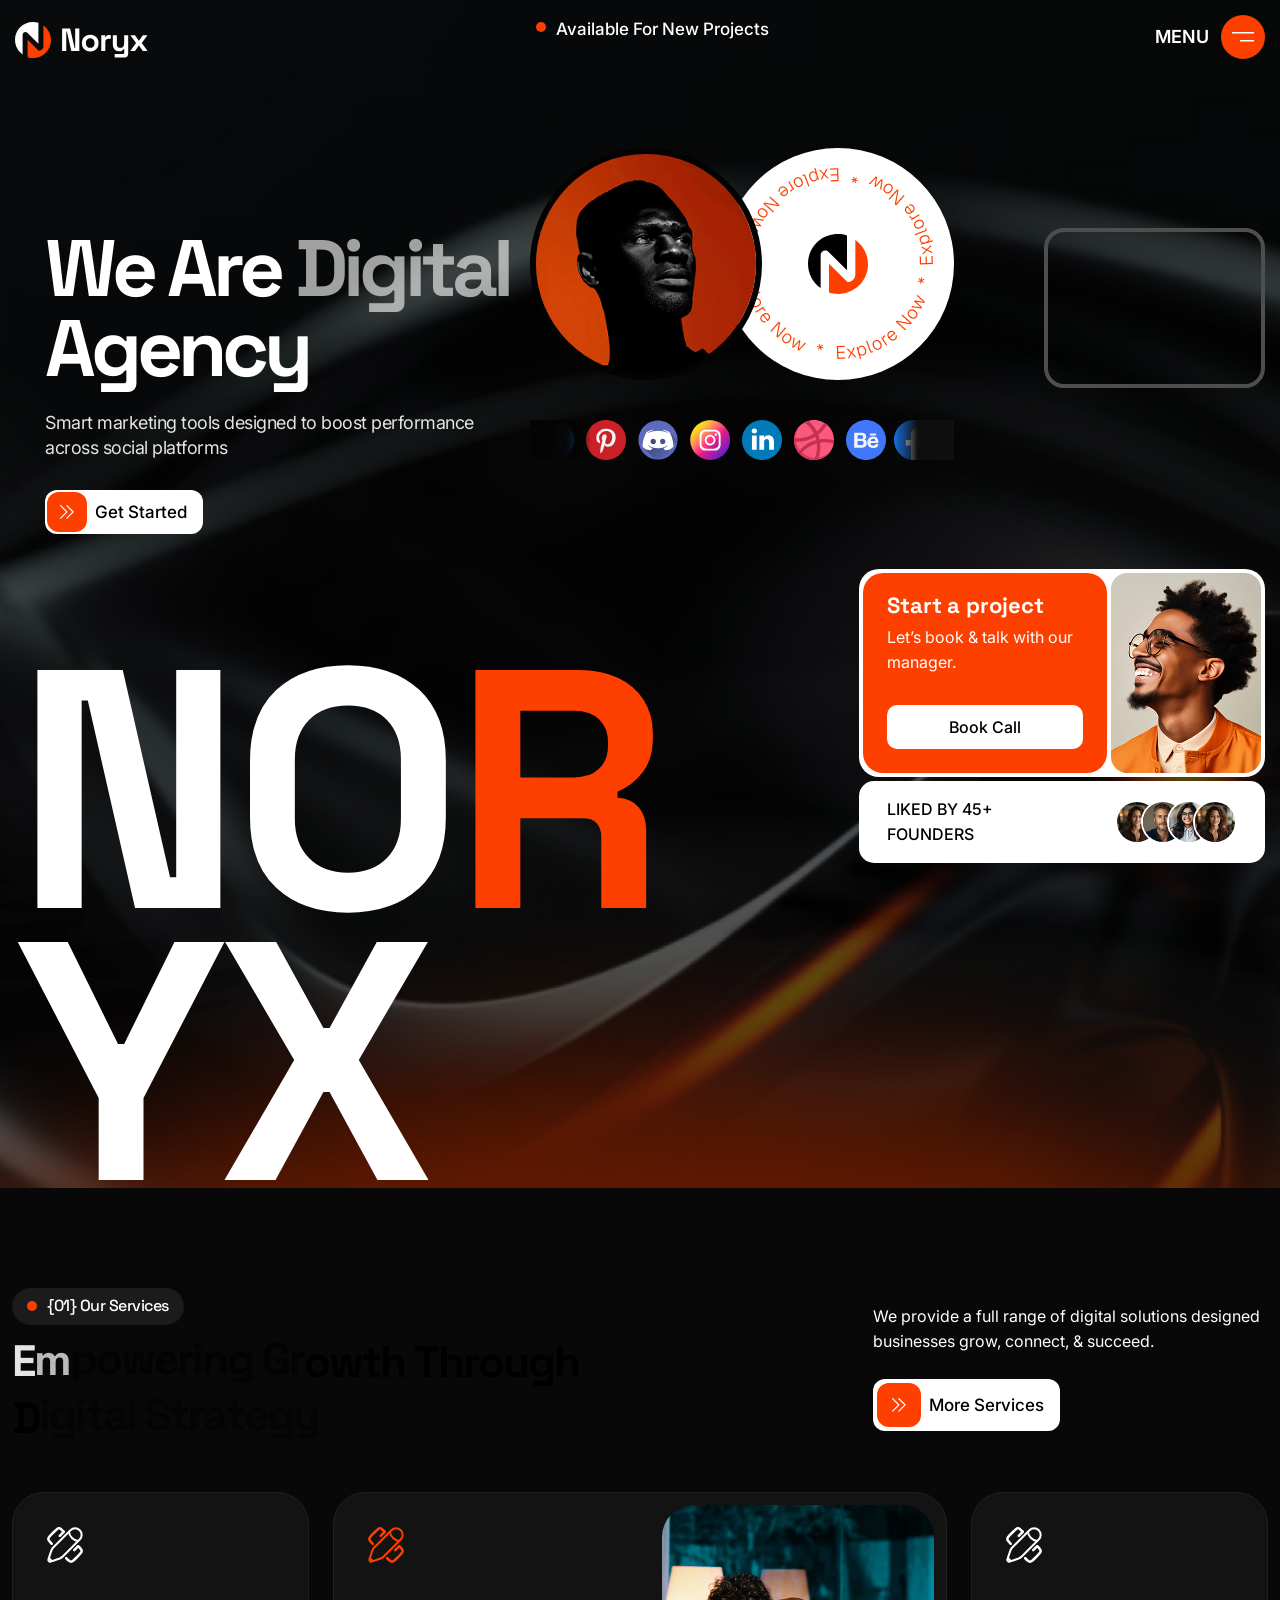
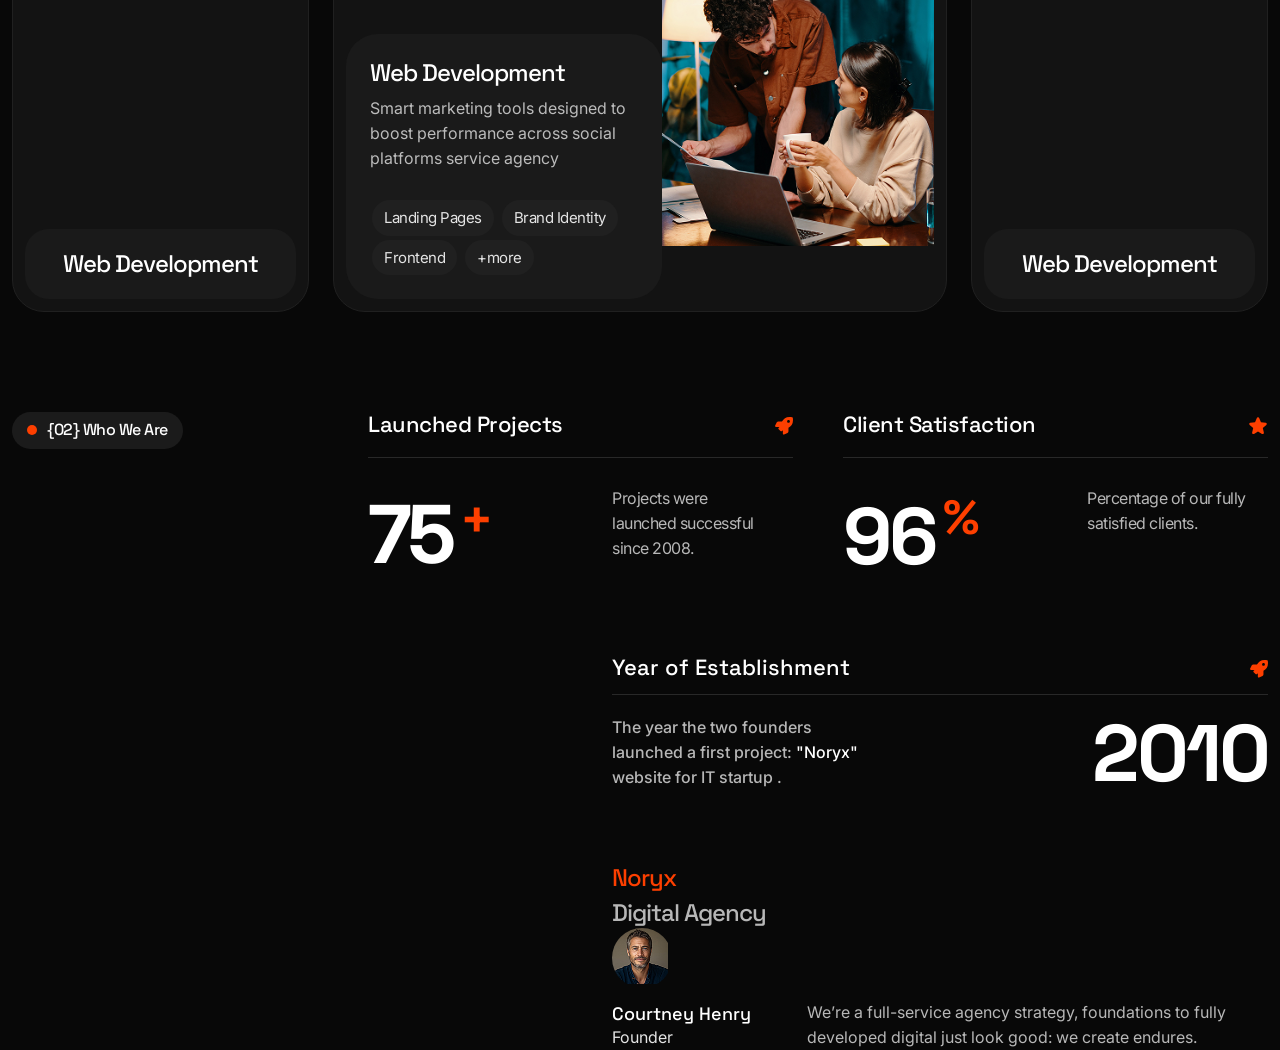
==== commit c19c63db: "305 305" ====
--- a/index-2.html
+++ b/index-2.html
@@ -330,6 +330,41 @@
     					<div class="item-text headline d-flex justify-content-between">
     						<h3><span>96</span><sup>%</sup></h3>
     						<p>Percentage of our fully satisfied clients.</p>
+    					</div>
+    				</div>
+    			</div>
+    		</div>
+    		<div class="nx-who-we-bottom mt-65 d-flex justify-content-end flex-wrap">
+    			<div class="nx-who-we-author-wrap"> 
+    				<div class="nx-who-we-exp">
+    					<div class="item-title headline d-flex justify-content-between align-items-center">
+    						<h3>Year of  Establishment</h3>
+    						<i><img src="assets/img/icon/ic15.svg" alt=""></i>
+    					</div>
+    					<div class="item-year headline pera-content d-flex justify-content-between align-items-center">
+    						<p>The year the two founders launched а first project: <span>"Noryx"</span> website for IT startup .</p>
+    						<h3>2010</h3>
+    					</div>
+    				</div>
+    				<div class="nx-who-we-author d-flex align-items-end justify-content-between">
+    					<div class="nx-whw-auth">
+    						<div class="item-text headline">
+    							<h3>Noryx</h3>
+    							<h4>Digital Agency</h4>
+    						</div>
+    						<div class="item-img">
+    							<div class="inner-img">
+    								<img src="assets/img/client/cl5.jpg" alt="">
+    							</div>
+    							<div class="inner-text headline">
+    								<h3>Courtney Henry</h3>
+    								<span>Founder </span>
+    							</div>
+    						</div>
+    					</div>
+    					<div class="nx-whw-text pera-content">
+    						<p>We’re a full-service agency strategy, 
+    						foundations to fully developed digital just look good: we create endures.</p>
     					</div>
     				</div>
     			</div>
--- a/assets/css/style.css
+++ b/assets/css/style.css
@@ -5796,6 +5796,9 @@
   font-weight: 500;
   letter-spacing: -0.5px;
 }
+.nx-who-w-count-item .item-text {
+  max-width: 404px;
+}
 .nx-who-w-count-item .item-text h3 {
   color: #fff;
   max-width: 145px;
@@ -5815,6 +5818,74 @@
   font-size: 16px;
   max-width: 160px;
   letter-spacing: -0.5px;
+}
+
+.nx-who-we-author-wrap {
+  width: 100%;
+  max-width: 656px;
+}
+
+.nx-who-we-exp {
+  width: 100%;
+}
+.nx-who-we-exp .item-title {
+  margin-bottom: 18px;
+  padding-bottom: 14px;
+  border-bottom: 1.5px solid #282828;
+}
+.nx-who-we-exp .item-title h3 {
+  color: #fff;
+  line-height: 1;
+  font-size: 22px;
+  font-weight: 500;
+}
+.nx-who-we-exp .item-year p {
+  font-weight: 500;
+  max-width: 250px;
+  color: rgba(228, 228, 228, 0.8);
+}
+.nx-who-we-exp .item-year p span {
+  color: #fff;
+}
+.nx-who-we-exp .item-year h3 {
+  color: #fff;
+  line-height: 1;
+  font-size: 80px;
+  font-weight: 700;
+  letter-spacing: -3px;
+}
+
+.nx-who-we-author {
+  margin-top: 70px;
+}
+.nx-who-we-author .nx-whw-auth {
+  width: 100%;
+  max-width: 195px;
+}
+.nx-who-we-author .nx-whw-auth .item-text h3, .nx-who-we-author .nx-whw-auth .item-text h4 {
+  font-size: 24px;
+  font-weight: 500;
+  letter-spacing: -1px;
+  color: var(--nx-prime-c);
+}
+.nx-who-we-author .nx-whw-auth .item-text h4 {
+  padding-top: 5px;
+  color: rgba(228, 228, 228, 0.8);
+}
+.nx-who-we-author .nx-whw-auth .item-img .inner-img {
+  width: 60px;
+  height: 60px;
+  overflow: hidden;
+  border-radius: 100%;
+  margin-bottom: 15px;
+}
+.nx-who-we-author .nx-whw-auth .item-img .inner-text h3 {
+  color: #fff;
+  font-size: 18px;
+  font-weight: 500;
+}
+.nx-who-we-author .nx-whw-auth .item-img .inner-text span {
+  color: #E4E4E4;
 }
 
 /*---------------------------------------------------- */
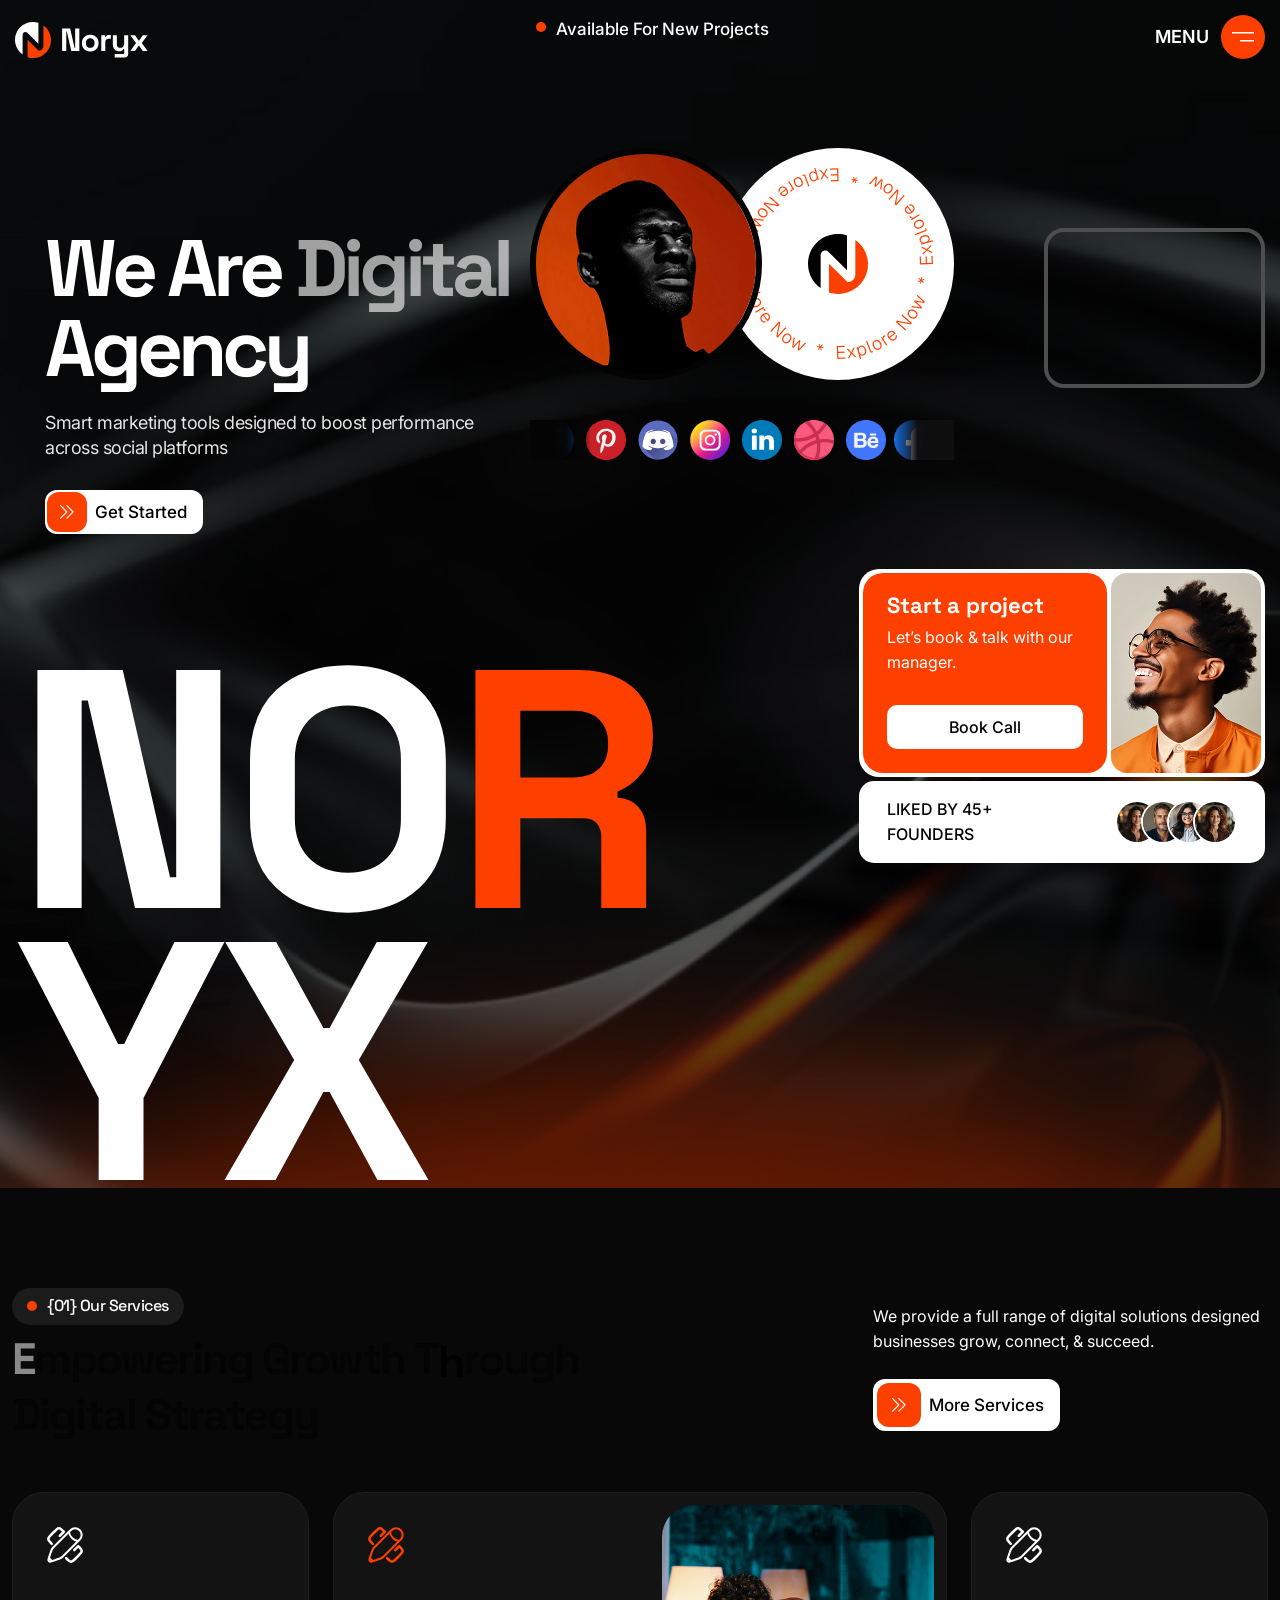
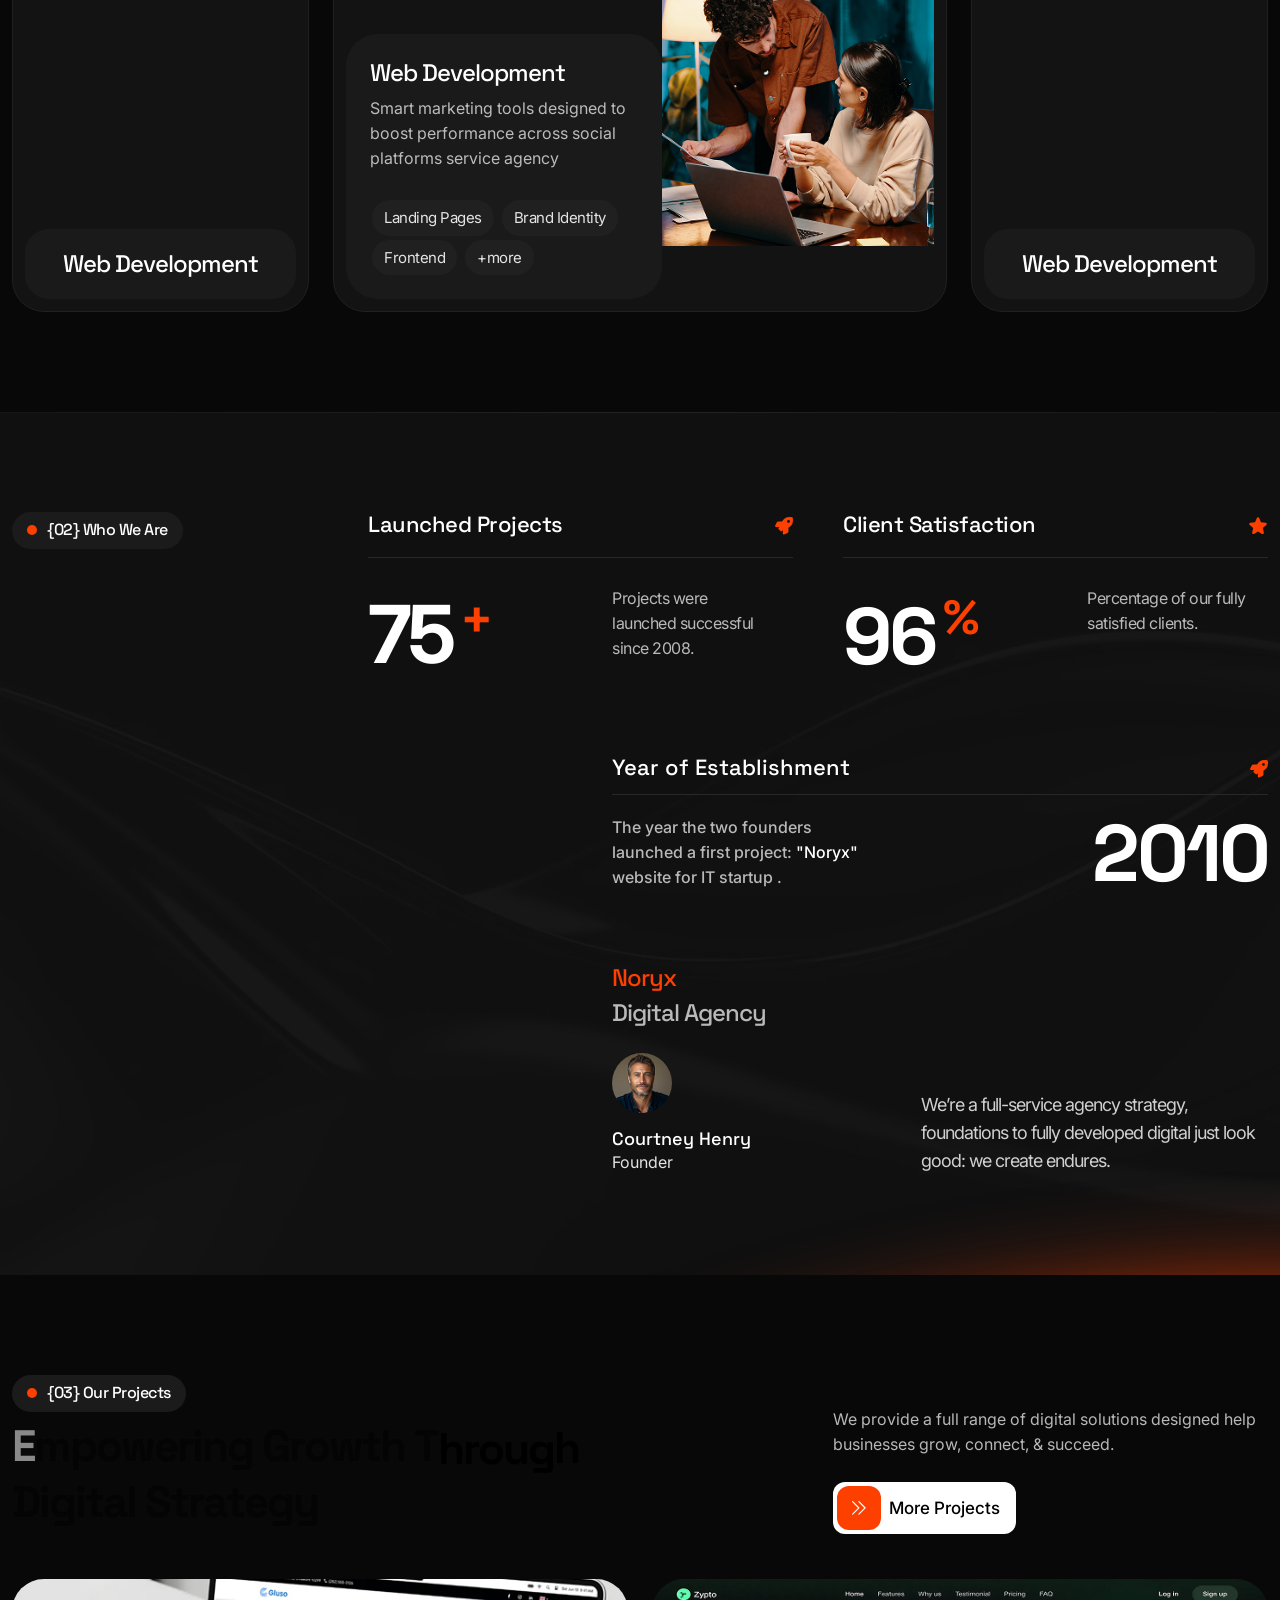
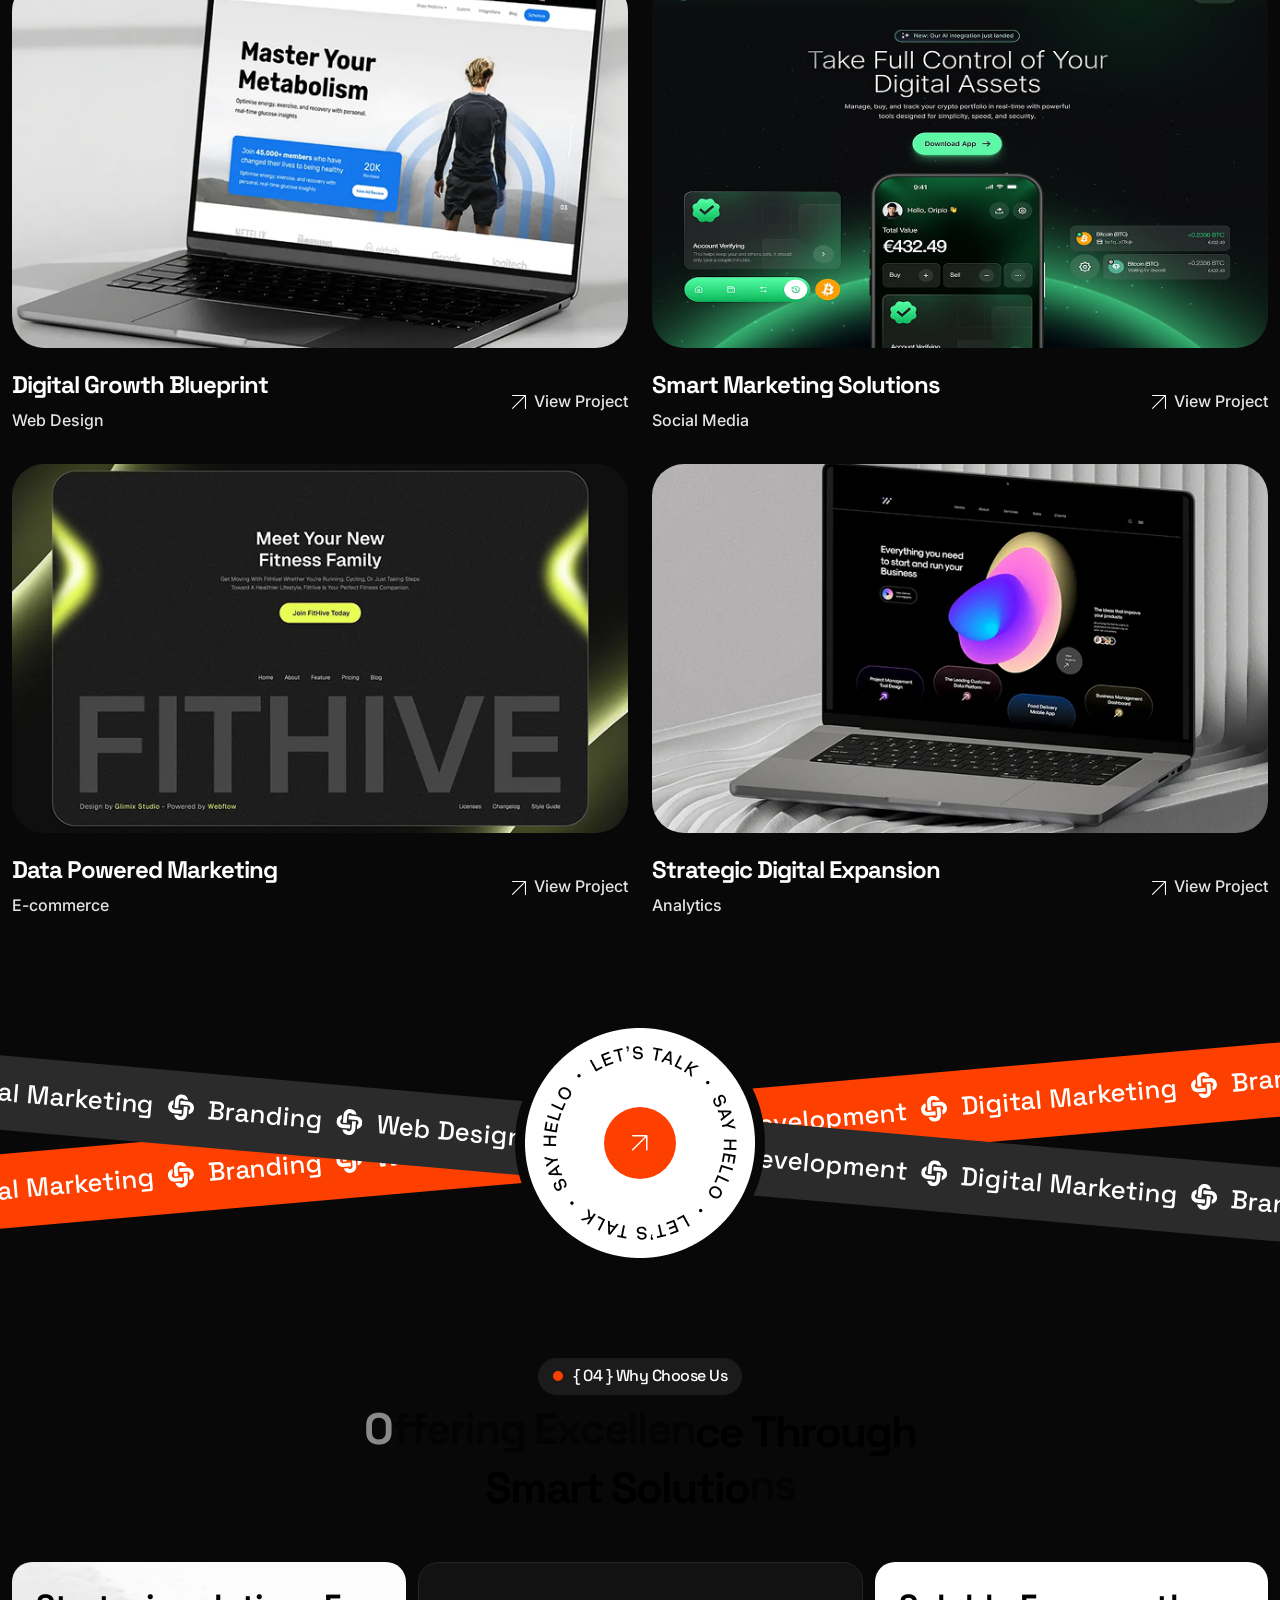
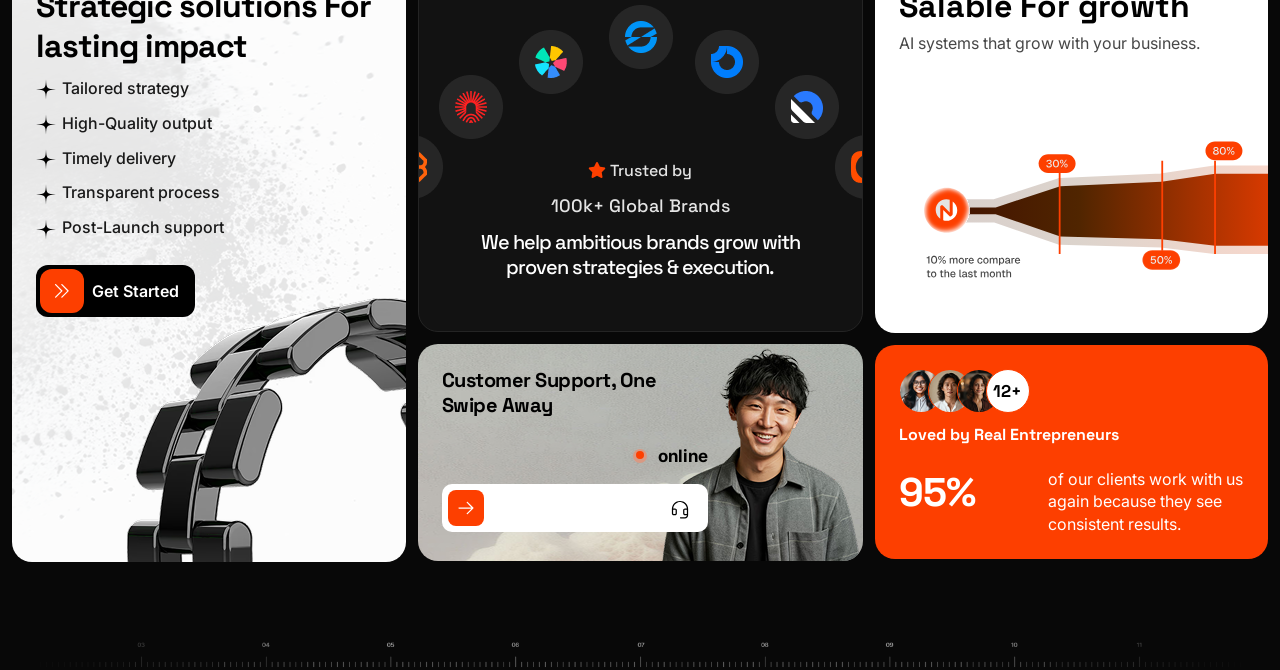
==== commit a4e7f48c: "60% 60%" ====
--- a/index-2.html
+++ b/index-2.html
@@ -303,7 +303,8 @@
 
   <!-- Start of Who we are section
     ============================================= -->
-    <section id="nx-who-we" class="nx-who-we-sec">
+    <section id="nx-who-we" class="nx-who-we-sec over-hidden position-relative pt-100 pb-100" data-background="assets/img/bg/wh-bg.jpg">
+    	<div class="nx-who-shape position-absolute"></div>
     	<div class="container">
     		<div class="nx-who-we-top d-flex justify-content-between">
     			<div class="nx-sec-title1 ver_2 headline">
@@ -352,11 +353,11 @@
     							<h3>Noryx</h3>
     							<h4>Digital Agency</h4>
     						</div>
-    						<div class="item-img">
-    							<div class="inner-img">
+    						<div class="item-img  mt-25">
+    							<div class="inner-img img-cover">
     								<img src="assets/img/client/cl5.jpg" alt="">
     							</div>
-    							<div class="inner-text headline">
+    							<div class="inner-text mt-15 headline">
     								<h3>Courtney Henry</h3>
     								<span>Founder </span>
     							</div>
@@ -373,6 +374,276 @@
     </section>    
   <!-- End of Who we are section
     ============================================= --> 
+
+
+<!-- Start of Project section
+    ============================================= -->
+    <section id="nx-pro2" class="nx-pro2-sec pt-100 pb-100">
+    	<div class="container">
+    		<div class="nx-ser1-top flex-wrap d-flex align-items-end justify-content-between">
+    			<div class="nx-sec-title1 ver_2 headline">
+    				<div class="subtitle">
+    					{03} Our Projects
+    				</div>
+    				<h2 class="sec_title nx-itm-title nx-itm-anim">Empowering Growth Through 
+    				Digital Strategy</h2>
+    			</div>
+    			<div class="item-desc pera-content">
+    				<p>We provide a full range of digital solutions designed help businesses grow, connect, & succeed.</p>
+    				<div class="nx-btn1 ver_3">
+    					<a href="#">
+    						<i>
+    							<svg width="14" height="14" viewBox="0 0 14 14" fill="none" xmlns="http://www.w3.org/2000/svg">
+    								<path d="M7.31754 7.31754L1.06753 13.5675C0.95026 13.6848 0.7912 13.7507 0.625347 13.7507C0.459495 13.7507 0.300435 13.6848 0.18316 13.5675C0.0658846 13.4503 3.26935e-09 13.2912 0 13.1253C-3.26935e-09 12.9595 0.0658846 12.8004 0.18316 12.6832L5.99175 6.87535L0.18316 1.06753C0.0658846 0.95026 0 0.7912 0 0.625347C0 0.459495 0.0658846 0.300435 0.18316 0.18316C0.300435 0.0658846 0.459495 0 0.625347 0C0.7912 0 0.95026 0.0658846 1.06753 0.18316L7.31754 6.43316C7.37565 6.49121 7.42175 6.56014 7.4532 6.63601C7.48465 6.71188 7.50084 6.79321 7.50084 6.87535C7.50084 6.95748 7.48465 7.03881 7.4532 7.11469C7.42175 7.19056 7.37565 7.25949 7.31754 7.31754ZM13.5675 6.43316L7.31754 0.18316C7.20026 0.0658846 7.0412 0 6.87535 0C6.7095 0 6.55044 0.0658846 6.43316 0.18316C6.31588 0.300435 6.25 0.459495 6.25 0.625347C6.25 0.7912 6.31588 0.95026 6.43316 1.06753L12.2418 6.87535L6.43316 12.6832C6.31588 12.8004 6.25 12.9595 6.25 13.1253C6.25 13.2912 6.31588 13.4503 6.43316 13.5675C6.55044 13.6848 6.7095 13.7507 6.87535 13.7507C7.0412 13.7507 7.20026 13.6848 7.31754 13.5675L13.5675 7.31754C13.6256 7.25949 13.6717 7.19056 13.7032 7.11469C13.7347 7.03881 13.7508 6.95748 13.7508 6.87535C13.7508 6.79321 13.7347 6.71188 13.7032 6.63601C13.6717 6.56014 13.6256 6.49121 13.5675 6.43316Z" fill="white"></path>
+    							</svg>
+    						</i>
+    						<span>
+    							More Projects
+    						</span>
+    					</a>
+    				</div>
+    			</div>
+    		</div>
+    		<div class="nx-pro2-content mt-45">
+    			<div class="nx-pro2-item">
+    				<div class="item-img">
+    					<img src="assets/img/service/pro4.jpg" alt="">
+    				</div>
+    				<div class="item-text d-flex align-items-center justify-content-between headline">
+    					<div class="title-pro headline">
+    						<h3><a href="#">Digital Growth Blueprint</a></h3>
+    						<span>Web Design</span>
+    					</div>
+    					<a class="more_btn" href="#">
+    						<i>
+    							<svg width="14" height="14" viewBox="0 0 14 14" fill="none" xmlns="http://www.w3.org/2000/svg">
+    								<path d="M13.4615 0H0.538462C0.241231 0 0 0.241231 0 0.538462C0 0.835692 0.241231 1.07692 0.538462 1.07692H12.1614L0.157769 13.0808C-0.0525 13.2911 -0.0525 13.632 0.157769 13.8422C0.263038 13.9475 0.400615 14 0.538462 14C0.676308 14 0.814154 13.9475 0.919154 13.8422L12.9231 1.83831V13.4615C12.9231 13.7588 13.1643 14 13.4615 14C13.7588 14 14 13.7588 14 13.4615V0.538462C14 0.241231 13.7588 0 13.4615 0Z" fill="white"/>
+    							</svg>
+    						</i> 
+    						View Project
+    					</a>
+    				</div>
+    			</div>
+    			<div class="nx-pro2-item">
+    				<div class="item-img">
+    					<img src="assets/img/service/pro5.jpg" alt="">
+    				</div>
+    				<div class="item-text d-flex align-items-center justify-content-between headline">
+    					<div class="title-pro headline">
+    						<h3><a href="#">Smart Marketing Solutions</a></h3>
+    						<span>Social Media</span>
+    					</div>
+    					<a class="more_btn" href="#">
+    						<i>
+    							<svg width="14" height="14" viewBox="0 0 14 14" fill="none" xmlns="http://www.w3.org/2000/svg">
+    								<path d="M13.4615 0H0.538462C0.241231 0 0 0.241231 0 0.538462C0 0.835692 0.241231 1.07692 0.538462 1.07692H12.1614L0.157769 13.0808C-0.0525 13.2911 -0.0525 13.632 0.157769 13.8422C0.263038 13.9475 0.400615 14 0.538462 14C0.676308 14 0.814154 13.9475 0.919154 13.8422L12.9231 1.83831V13.4615C12.9231 13.7588 13.1643 14 13.4615 14C13.7588 14 14 13.7588 14 13.4615V0.538462C14 0.241231 13.7588 0 13.4615 0Z" fill="white"/>
+    							</svg>
+    						</i> 
+    						View Project
+    					</a>
+    				</div>
+    			</div>
+    			<div class="nx-pro2-item">
+    				<div class="item-img">
+    					<img src="assets/img/service/pro6.jpg" alt="">
+    				</div>
+    				<div class="item-text d-flex align-items-center justify-content-between headline">
+    					<div class="title-pro headline">
+    						<h3><a href="#">Data Powered Marketing</a></h3>
+    						<span>E-commerce</span>
+    					</div>
+    					<a class="more_btn" href="#">
+    						<i>
+    							<svg width="14" height="14" viewBox="0 0 14 14" fill="none" xmlns="http://www.w3.org/2000/svg">
+    								<path d="M13.4615 0H0.538462C0.241231 0 0 0.241231 0 0.538462C0 0.835692 0.241231 1.07692 0.538462 1.07692H12.1614L0.157769 13.0808C-0.0525 13.2911 -0.0525 13.632 0.157769 13.8422C0.263038 13.9475 0.400615 14 0.538462 14C0.676308 14 0.814154 13.9475 0.919154 13.8422L12.9231 1.83831V13.4615C12.9231 13.7588 13.1643 14 13.4615 14C13.7588 14 14 13.7588 14 13.4615V0.538462C14 0.241231 13.7588 0 13.4615 0Z" fill="white"/>
+    							</svg>
+    						</i> 
+    						View Project
+    					</a>
+    				</div>
+    			</div>
+    			<div class="nx-pro2-item">
+    				<div class="item-img">
+    					<img src="assets/img/service/pro7.jpg" alt="">
+    				</div>
+    				<div class="item-text d-flex align-items-center justify-content-between headline">
+    					<div class="title-pro headline">
+    						<h3><a href="#">Strategic Digital Expansion</a></h3>
+    						<span>Analytics</span>
+    					</div>
+    					<a class="more_btn" href="#">
+    						<i>
+    							<svg width="14" height="14" viewBox="0 0 14 14" fill="none" xmlns="http://www.w3.org/2000/svg">
+    								<path d="M13.4615 0H0.538462C0.241231 0 0 0.241231 0 0.538462C0 0.835692 0.241231 1.07692 0.538462 1.07692H12.1614L0.157769 13.0808C-0.0525 13.2911 -0.0525 13.632 0.157769 13.8422C0.263038 13.9475 0.400615 14 0.538462 14C0.676308 14 0.814154 13.9475 0.919154 13.8422L12.9231 1.83831V13.4615C12.9231 13.7588 13.1643 14 13.4615 14C13.7588 14 14 13.7588 14 13.4615V0.538462C14 0.241231 13.7588 0 13.4615 0Z" fill="white"/>
+    							</svg>
+    						</i> 
+    						View Project
+    					</a>
+    				</div>
+    			</div>
+    		</div>
+    	</div>
+    </section>
+<!-- End of Project section
+    ============================================= -->    
+
+<!-- Start of text scroll section
+    ============================================= -->
+    <section id="nx-txt-scrl2" class="nx-txt-scrl2-sec position-relative over-hidden">
+    	<div class="nx-txt-scrl2-wrap marquee-right2 headline">
+    		<h3>Digital Marketing</h3>
+    		<i><img src="assets/img/icon/ic2.svg" alt=""></i>
+    		<h3>Branding</h3>
+    		<i><img src="assets/img/icon/ic2.svg" alt=""></i>
+    		<h3>Web Design</h3>
+    		<i><img src="assets/img/icon/ic2.svg" alt=""></i>
+    		<h3>SEO</h3>
+    		<i><img src="assets/img/icon/ic2.svg" alt=""></i>
+    		<h3>Web Development</h3>
+    		<i><img src="assets/img/icon/ic2.svg" alt=""></i>
+    		<h3>Digital Marketing</h3>
+    		<i><img src="assets/img/icon/ic2.svg" alt=""></i>
+    		<h3>Branding</h3>
+    		<i><img src="assets/img/icon/ic2.svg" alt=""></i>
+    		<h3>Web Design</h3>
+    		<i><img src="assets/img/icon/ic2.svg" alt=""></i>
+    	</div>
+    	<div class="nx-txt-scrl2-wrap ver_2 marquee-left headline">
+    		<h3>Digital Marketing</h3>
+    		<i><img src="assets/img/icon/ic2.svg" alt=""></i>
+    		<h3>Branding</h3>
+    		<i><img src="assets/img/icon/ic2.svg" alt=""></i>
+    		<h3>Web Design</h3>
+    		<i><img src="assets/img/icon/ic2.svg" alt=""></i>
+    		<h3>SEO</h3>
+    		<i><img src="assets/img/icon/ic2.svg" alt=""></i>
+    		<h3>Web Development</h3>
+    		<i><img src="assets/img/icon/ic2.svg" alt=""></i>
+    		<h3>Digital Marketing</h3>
+    		<i><img src="assets/img/icon/ic2.svg" alt=""></i>
+    		<h3>Branding</h3>
+    		<i><img src="assets/img/icon/ic2.svg" alt=""></i>
+    		<h3>Web Design</h3>
+    		<i><img src="assets/img/icon/ic2.svg" alt=""></i>
+    	</div>
+    	<div class="nx-txt-scrl-circle">
+    		<span><img src="assets/img/shape/shape12.png" alt=""></span>
+    		<i><img src="assets/img/icon/ic17.svg" alt=""></i>
+    	</div>
+    </section>
+<!-- End of text scroll section
+    ============================================= -->    
+
+
+<!-- Start of Why choose section
+    ============================================= -->
+    <section id="nx-why-c2" class="nx-why-c2-sec pt-90 pb-80">
+    	<div class="container">
+    		<div class="nx-sec-title1 text-center ver_2 headline">
+    			<div class="subtitle">
+    				{ 04 } Why Choose Us
+    			</div>
+    			<h2 class="sec_title nx-itm-title nx-itm-anim">Offering Excellence Through 
+    			Smart Solutions</h2>
+    		</div>
+    		<div class="nx-why-c2-content mt-45">
+    			<div class="nx-why-c2-item1 position-relative headline ul-li-block" data-background="assets/img/bg/wc-bg1.png">
+    				<span class="nx-wc2-shape1 position-absolute"><img src="assets/img/shape/shape11.png" alt=""></span>
+    				<h3>Strategic solutions For lasting impact</h3>
+    				<ul>
+    					<li><i><img src="assets/img/icon/ic16.svg" alt=""></i>Tailored strategy</li>
+    					<li><i><img src="assets/img/icon/ic16.svg" alt=""></i>High-Quality output</li>
+    					<li><i><img src="assets/img/icon/ic16.svg" alt=""></i>Timely delivery</li>
+    					<li><i><img src="assets/img/icon/ic16.svg" alt=""></i>Transparent process</li>
+    					<li><i><img src="assets/img/icon/ic16.svg" alt=""></i>Post-Launch support</li>
+    				</ul>
+    				<div class="nx-btn1 ver_2 mt-15">
+    					<a href="#">
+    						<i>
+    							<svg width="14" height="14" viewBox="0 0 14 14" fill="none" xmlns="http://www.w3.org/2000/svg">
+    								<path d="M7.31754 7.31754L1.06753 13.5675C0.95026 13.6848 0.7912 13.7507 0.625347 13.7507C0.459495 13.7507 0.300435 13.6848 0.18316 13.5675C0.0658846 13.4503 3.26935e-09 13.2912 0 13.1253C-3.26935e-09 12.9595 0.0658846 12.8004 0.18316 12.6832L5.99175 6.87535L0.18316 1.06753C0.0658846 0.95026 0 0.7912 0 0.625347C0 0.459495 0.0658846 0.300435 0.18316 0.18316C0.300435 0.0658846 0.459495 0 0.625347 0C0.7912 0 0.95026 0.0658846 1.06753 0.18316L7.31754 6.43316C7.37565 6.49121 7.42175 6.56014 7.4532 6.63601C7.48465 6.71188 7.50084 6.79321 7.50084 6.87535C7.50084 6.95748 7.48465 7.03881 7.4532 7.11469C7.42175 7.19056 7.37565 7.25949 7.31754 7.31754ZM13.5675 6.43316L7.31754 0.18316C7.20026 0.0658846 7.0412 0 6.87535 0C6.7095 0 6.55044 0.0658846 6.43316 0.18316C6.31588 0.300435 6.25 0.459495 6.25 0.625347C6.25 0.7912 6.31588 0.95026 6.43316 1.06753L12.2418 6.87535L6.43316 12.6832C6.31588 12.8004 6.25 12.9595 6.25 13.1253C6.25 13.2912 6.31588 13.4503 6.43316 13.5675C6.55044 13.6848 6.7095 13.7507 6.87535 13.7507C7.0412 13.7507 7.20026 13.6848 7.31754 13.5675L13.5675 7.31754C13.6256 7.25949 13.6717 7.19056 13.7032 7.11469C13.7347 7.03881 13.7508 6.95748 13.7508 6.87535C13.7508 6.79321 13.7347 6.71188 13.7032 6.63601C13.6717 6.56014 13.6256 6.49121 13.5675 6.43316Z" fill="white"></path>
+    							</svg>
+    						</i>
+    						<span>
+    							Get Started
+    						</span>
+    					</a>
+    				</div> 
+    			</div>
+    			<div class="nx-why-c2-item2-wrap">
+    				<div class="nx-why-c2-item2">
+    					<div class="nx-wc2-icon  position-relative ul-li">
+    						<ul>
+    							<li><i><img src="assets/img/about/wci1.png" alt=""></i></li>
+    							<li><i><img src="assets/img/about/wci2.png" alt=""></i></li>
+    							<li><i><img src="assets/img/about/wci3.png" alt=""></i></li>
+    							<li><i><img src="assets/img/about/wci4.png" alt=""></i></li>
+    							<li><i><img src="assets/img/about/wci5.png" alt=""></i></li>
+    							<li><i><img src="assets/img/about/wci6.png" alt=""></i></li>
+    							<li><i><img src="assets/img/about/wci7.png" alt=""></i></li>
+    						</ul>
+    					</div>
+    					<div class="item-text text-center headline">
+    						<div class="item-top pera-content text-center">
+    							<span><i class="fa-solid fa-star"></i> Trusted by</span>
+    							<p>100k+ Global Brands</p>
+    						</div>
+    						<h3>We help ambitious brands grow with 
+    						proven strategies & execution.</h3> 
+    					</div>
+    				</div>
+    				<div class="nx-why-c2-item3 position-relative headline" data-background="assets/img/bg/wc-bg2.jpg">
+    					<span class="nx-wc2-img position-absolute"><img src="assets/img/about/wc6.png" alt=""></span>
+    					<h3>Customer Support, One 
+    					Swipe Away</h3>
+    					<div class="support-btn">
+    						<span class="d-flex justify-content-end">
+    							<b>online</b>
+    						</span>
+    						<a href="#">
+    							<i><img src="assets/img/icon/ic18.svg" alt=""></i>
+    							<strong><img src="assets/img/icon/ic19.svg" alt=""></strong>
+    						</a>
+    					</div>
+    				</div>
+    			</div>
+    			<div class="nx-why-c2-item3-wrap">
+    				<div class="nx-why-c2-item4">
+    					<div class="item-title headline pera-content">
+    						<h3>Salable For growth</h3>
+    						<p>AI systems that grow with your business.</p>
+    					</div>
+    					<div class="item-img">
+    						<img src="assets/img/about/wc7.svg" alt="">
+    					</div>
+    				</div>
+    				<div class="nx-why-c2-item5">
+    					<div class="item-client pera-content ul-li">
+    						<ul>
+    							<li><img src="assets/img/client/cl8.jpg"  alt=""></li>
+    							<li><img src="assets/img/client/cl9.jpg"  alt=""></li>
+    							<li><img src="assets/img/client/cl10.jpg"  alt=""></li>
+    							<li>12+</li>
+    						</ul>
+    						<p>Loved by Real Entrepreneurs</p>
+    					</div>
+    					<div class="item-bottom mt-20 headline pera-content d-flex justify-content-between">
+    						<h3>95%</h3>
+    						<p>of our clients work 
+    							with us again because they 
+    						see consistent results.</p>
+    					</div>
+    				</div>
+    			</div>
+    		</div>
+    	</div>
+    </section>
+<!-- End of  Why choose section
+    ============================================= -->    
+
+ <div class="nx-sec-shape text-center">
+ 	<img src="assets/img/shape/shape13.png" alt="">
+ </div>
 
 
 
--- a/assets/css/style.css
+++ b/assets/css/style.css
@@ -5774,6 +5774,10 @@
 /*---------------------------------------------------- */
 /*Who we area*/
 /*----------------------------------------------------*/
+.nx-who-we-sec {
+  background-color: #111111;
+}
+
 .nx-who-we-counter {
   width: 100%;
   display: -ms-grid;
@@ -5886,6 +5890,416 @@
 }
 .nx-who-we-author .nx-whw-auth .item-img .inner-text span {
   color: #E4E4E4;
+}
+.nx-who-we-author .nx-whw-text {
+  max-width: 347px;
+}
+.nx-who-we-author .nx-whw-text p {
+  opacity: 0.8;
+  color: #FFFFFF;
+  font-size: 18px;
+  letter-spacing: -1px;
+}
+
+/*---------------------------------------------------- */
+/*Project area*/
+/*----------------------------------------------------*/
+.nx-who-we-sec {
+  z-index: 1;
+}
+.nx-who-we-sec .nx-who-shape {
+  right: 0;
+  left: -40%;
+  z-index: -1;
+  width: 3600px;
+  bottom: -420%;
+  height: 3600px;
+  margin: 0 auto;
+  -webkit-filter: blur(54px);
+          filter: blur(54px);
+  border-radius: 100%;
+  background-color: var(--nx-prime-c);
+}
+
+.nx-pro2-content {
+  z-index: 2;
+  display: -ms-grid;
+  display: grid;
+  gap: 32px 24px;
+  position: relative;
+  -ms-grid-columns: 1fr 24px 1fr;
+  grid-template-columns: 1fr 1fr;
+}
+
+.nx-pro2-item .item-img {
+  overflow: hidden;
+  border-radius: 32px;
+  margin-bottom: 22px;
+}
+.nx-pro2-item .title-pro h3 {
+  color: #fff;
+  font-size: 24px;
+  font-weight: 700;
+  padding-bottom: 8px;
+  letter-spacing: -1px;
+}
+.nx-pro2-item .title-pro span {
+  color: #E4E4E4;
+  font-size: 16px;
+  font-weight: 500;
+}
+.nx-pro2-item .more_btn {
+  gap: 8px;
+  color: #E4E4E4;
+  display: -webkit-box;
+  display: -ms-flexbox;
+  display: flex;
+  font-size: 16px;
+  font-weight: 500;
+  -webkit-box-align: center;
+      -ms-flex-align: center;
+          align-items: center;
+}
+
+/*---------------------------------------------------- */
+/*text scroll area*/
+/*----------------------------------------------------*/
+.nx-txt-scrl2-sec {
+  width: 100%;
+  height: 250px;
+}
+
+.nx-txt-scrl2-wrap {
+  width: 120%;
+  margin-top: 75px;
+  overflow: hidden;
+  padding: 20px 0px;
+  margin-left: -65px;
+  display: flow-root;
+  -webkit-transform: rotate(-5deg);
+          transform: rotate(-5deg);
+  background-color: var(--nx-prime-c);
+}
+.nx-txt-scrl2-wrap h3 {
+  color: #fff;
+  font-size: 26px;
+  font-weight: 500;
+  display: inline-block;
+}
+.nx-txt-scrl2-wrap i {
+  top: -5px;
+  margin: 0px 10px;
+  position: relative;
+}
+.nx-txt-scrl2-wrap:is(.ver_2) {
+  margin-top: -50px;
+  -webkit-transform: rotate(5deg);
+          transform: rotate(5deg);
+  background-color: #2B2B2B;
+}
+
+.nx-txt-scrl-circle {
+  top: 50%;
+  left: 50%;
+  width: 250px;
+  height: 250px;
+  position: absolute;
+  border-radius: 100%;
+  -webkit-transform: translateY(-50%) translateX(-50%);
+          transform: translateY(-50%) translateX(-50%);
+}
+.nx-txt-scrl-circle i {
+  top: 50%;
+  left: 50%;
+  width: 72px;
+  height: 72px;
+  display: -webkit-box;
+  display: -ms-flexbox;
+  display: flex;
+  position: absolute;
+  border-radius: 100%;
+  -webkit-box-align: center;
+      -ms-flex-align: center;
+          align-items: center;
+  -webkit-box-pack: center;
+      -ms-flex-pack: center;
+          justify-content: center;
+  background-color: var(--nx-prime-c);
+  -webkit-transform: translateY(-50%) translateX(-50%);
+          transform: translateY(-50%) translateX(-50%);
+}
+
+/*---------------------------------------------------- */
+/*why choose area*/
+/*----------------------------------------------------*/
+.nx-why-c2-sec .nx-sec-title1 {
+  margin: 0 auto;
+  max-width: 650px;
+}
+
+.nx-why-c2-content {
+  gap: 12px;
+  display: -ms-grid;
+  display: grid;
+  -ms-grid-columns: 1fr 12px 1fr 12px 1fr;
+  grid-template-columns: 1fr 1fr 1fr;
+}
+
+.nx-why-c2-item1 {
+  padding: 24px;
+  height: 600px;
+  border-radius: 20px;
+  background-color: #fff;
+}
+.nx-why-c2-item1 .nx-wc2-shape1 {
+  right: 0;
+  bottom: 0;
+}
+.nx-why-c2-item1 h3 {
+  font-size: 32px;
+  font-weight: 700;
+  letter-spacing: -1px;
+  padding-bottom: 10px;
+}
+.nx-why-c2-item1 li {
+  color: #191919;
+  font-weight: 500;
+  margin-bottom: 10px;
+}
+.nx-why-c2-item1 li i {
+  margin-right: 6px;
+}
+
+.nx-why-c2-item2 {
+  height: 370px;
+  max-width: 445px;
+  overflow: hidden;
+  padding-top: 48px;
+  margin-bottom: 12px;
+  border-radius: 20px;
+  border: 1px solid #242424;
+  background-color: #121212;
+}
+.nx-why-c2-item2 .nx-wc2-icon {
+  width: 520px;
+  height: 188px;
+  margin-left: -40px;
+}
+.nx-why-c2-item2 .nx-wc2-icon li {
+  left: 0;
+  bottom: 0;
+  position: absolute;
+}
+.nx-why-c2-item2 .nx-wc2-icon li:nth-child(2) {
+  left: 60px;
+  bottom: 60px;
+}
+.nx-why-c2-item2 .nx-wc2-icon li:nth-child(3) {
+  left: 140px;
+  bottom: 105px;
+}
+.nx-why-c2-item2 .nx-wc2-icon li:nth-child(4) {
+  left: 230px;
+  bottom: 130px;
+}
+.nx-why-c2-item2 .nx-wc2-icon li:nth-child(5) {
+  right: 0;
+  bottom: 0;
+  left: auto;
+}
+.nx-why-c2-item2 .nx-wc2-icon li:nth-child(6) {
+  right: 60px;
+  bottom: 60px;
+  left: auto;
+}
+.nx-why-c2-item2 .nx-wc2-icon li:nth-child(7) {
+  right: 140px;
+  bottom: 105px;
+  left: auto;
+}
+.nx-why-c2-item2 .item-text {
+  margin: 0 auto;
+  margin-top: -40px;
+  max-width: 326px;
+  font-family: var(--nx-heading);
+}
+.nx-why-c2-item2 .item-text .item-top span {
+  color: #E4E4E4;
+  font-weight: 500;
+}
+.nx-why-c2-item2 .item-text .item-top span i {
+  color: var(--nx-prime-c);
+}
+.nx-why-c2-item2 .item-text .item-top p {
+  color: #E4E4E4;
+  font-size: 18px;
+  font-weight: 500;
+  padding-top: 8px;
+}
+.nx-why-c2-item2 .item-text h3 {
+  color: #fff;
+  font-size: 20px;
+  font-weight: 500;
+  padding-top: 10px;
+  letter-spacing: -1px;
+}
+
+.nx-why-c2-item3 {
+  z-index: 1;
+  padding: 24px;
+  height: 217px;
+  overflow: hidden;
+  border-radius: 20px;
+}
+.nx-why-c2-item3 .nx-wc2-img {
+  right: 0;
+  bottom: 0;
+  z-index: -1;
+}
+.nx-why-c2-item3 h3 {
+  font-size: 20px;
+  max-width: 270px;
+  font-weight: 700;
+  padding-bottom: 25px;
+  letter-spacing: -0.5px;
+}
+.nx-why-c2-item3 .support-btn {
+  max-width: 266px;
+}
+.nx-why-c2-item3 .support-btn span {
+  margin-bottom: 15px;
+}
+.nx-why-c2-item3 .support-btn span b {
+  color: #000000;
+  font-size: 17px;
+  position: relative;
+}
+.nx-why-c2-item3 .support-btn span b:before {
+  top: 6px;
+  left: -25px;
+  width: 14px;
+  content: "";
+  height: 14px;
+  position: absolute;
+  border-radius: 100%;
+  background-color: #D99983;
+}
+.nx-why-c2-item3 .support-btn span b:after {
+  top: 8px;
+  width: 8px;
+  left: -22px;
+  height: 8px;
+  content: "";
+  position: absolute;
+  border-radius: 100%;
+  background-color: var(--nx-prime-c);
+}
+.nx-why-c2-item3 .support-btn a {
+  width: 100%;
+  display: -webkit-box;
+  display: -ms-flexbox;
+  display: flex;
+  border-radius: 10px;
+  -webkit-box-align: center;
+      -ms-flex-align: center;
+          align-items: center;
+  background-color: #fff;
+  padding: 6px 18px 6px 6px;
+  -webkit-box-pack: justify;
+      -ms-flex-pack: justify;
+          justify-content: space-between;
+}
+.nx-why-c2-item3 .support-btn a i {
+  width: 36px;
+  height: 36px;
+  display: -webkit-box;
+  display: -ms-flexbox;
+  display: flex;
+  border-radius: 8px;
+  -webkit-box-align: center;
+      -ms-flex-align: center;
+          align-items: center;
+  -webkit-box-pack: center;
+      -ms-flex-pack: center;
+          justify-content: center;
+  background-color: var(--nx-prime-c);
+}
+
+.nx-why-c2-item4 {
+  padding: 24px;
+  height: 371px;
+  overflow: hidden;
+  margin-bottom: 12px;
+  border-radius: 20px;
+  background-color: #fff;
+}
+.nx-why-c2-item4 .item-title h3 {
+  font-size: 32px;
+  font-weight: 700;
+  padding-bottom: 5px;
+}
+.nx-why-c2-item4 .item-title p {
+  color: #474747;
+}
+.nx-why-c2-item4 .item-img {
+  right: -25px;
+  margin-top: 85px;
+  position: relative;
+  margin-right: -26px;
+}
+
+.nx-why-c2-item5 {
+  padding: 24px;
+  border-radius: 20px;
+  background-color: var(--nx-prime-c);
+}
+.nx-why-c2-item5 .item-client ul {
+  display: -webkit-box;
+  display: -ms-flexbox;
+  display: flex;
+  margin-bottom: 10px;
+}
+.nx-why-c2-item5 .item-client li {
+  width: 44px;
+  height: 44px;
+  display: -webkit-box;
+  display: -ms-flexbox;
+  display: flex;
+  color: #000000;
+  font-size: 17px;
+  overflow: hidden;
+  font-weight: 700;
+  margin-left: -15px;
+  border-radius: 100%;
+  border-radius: 100%;
+  -webkit-box-align: center;
+      -ms-flex-align: center;
+          align-items: center;
+  background-color: #fff;
+  -webkit-box-pack: center;
+      -ms-flex-pack: center;
+          justify-content: center;
+  border: 1.5px solid #FD3F00;
+  font-family: var(--nx-heading);
+}
+.nx-why-c2-item5 .item-client li:first-child {
+  margin-left: 0;
+}
+.nx-why-c2-item5 .item-client p {
+  color: #FFFFFF;
+  font-weight: 700;
+  font-family: var(--nx-heading);
+}
+.nx-why-c2-item5 .item-bottom h3 {
+  color: #fff;
+  font-size: 40px;
+  font-weight: 700;
+  letter-spacing: -1px;
+}
+.nx-why-c2-item5 .item-bottom p {
+  color: #fff;
+  max-width: 196px;
+  line-height: 1.4;
 }
 
 /*---------------------------------------------------- */
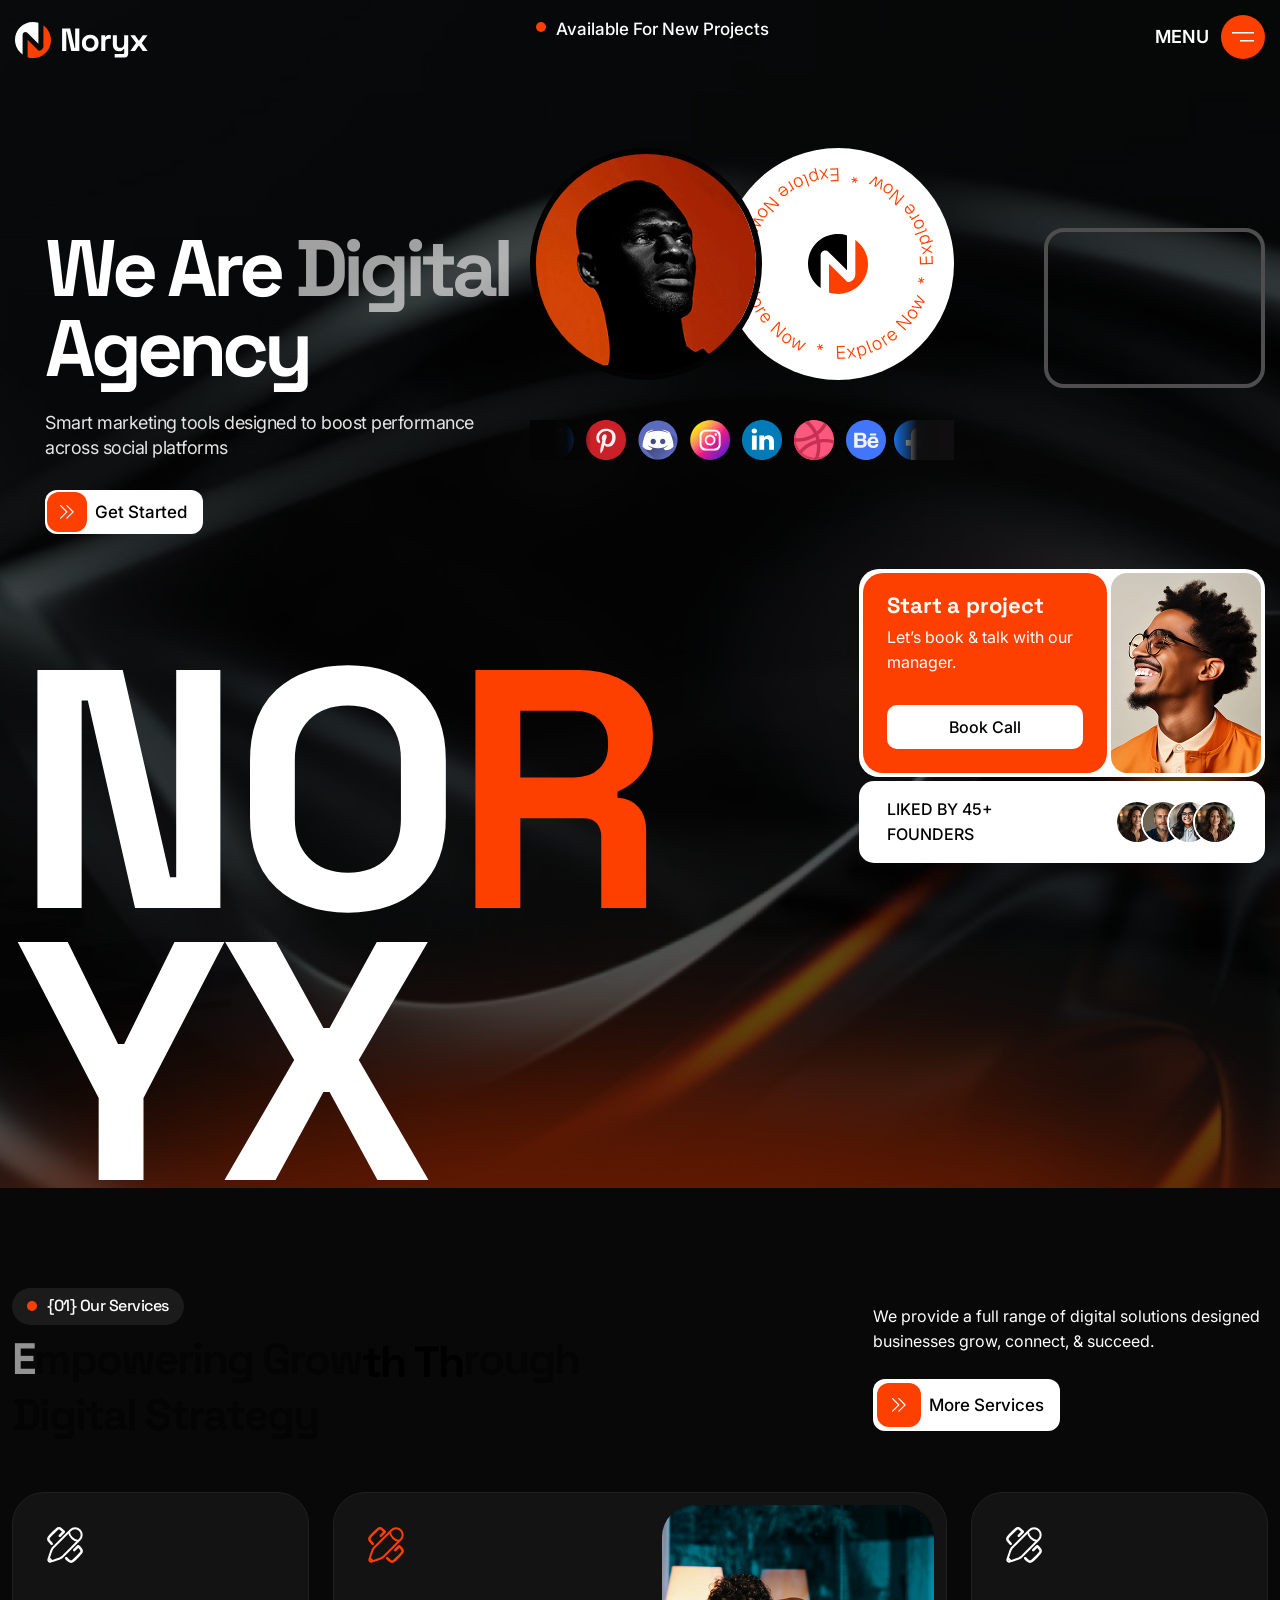
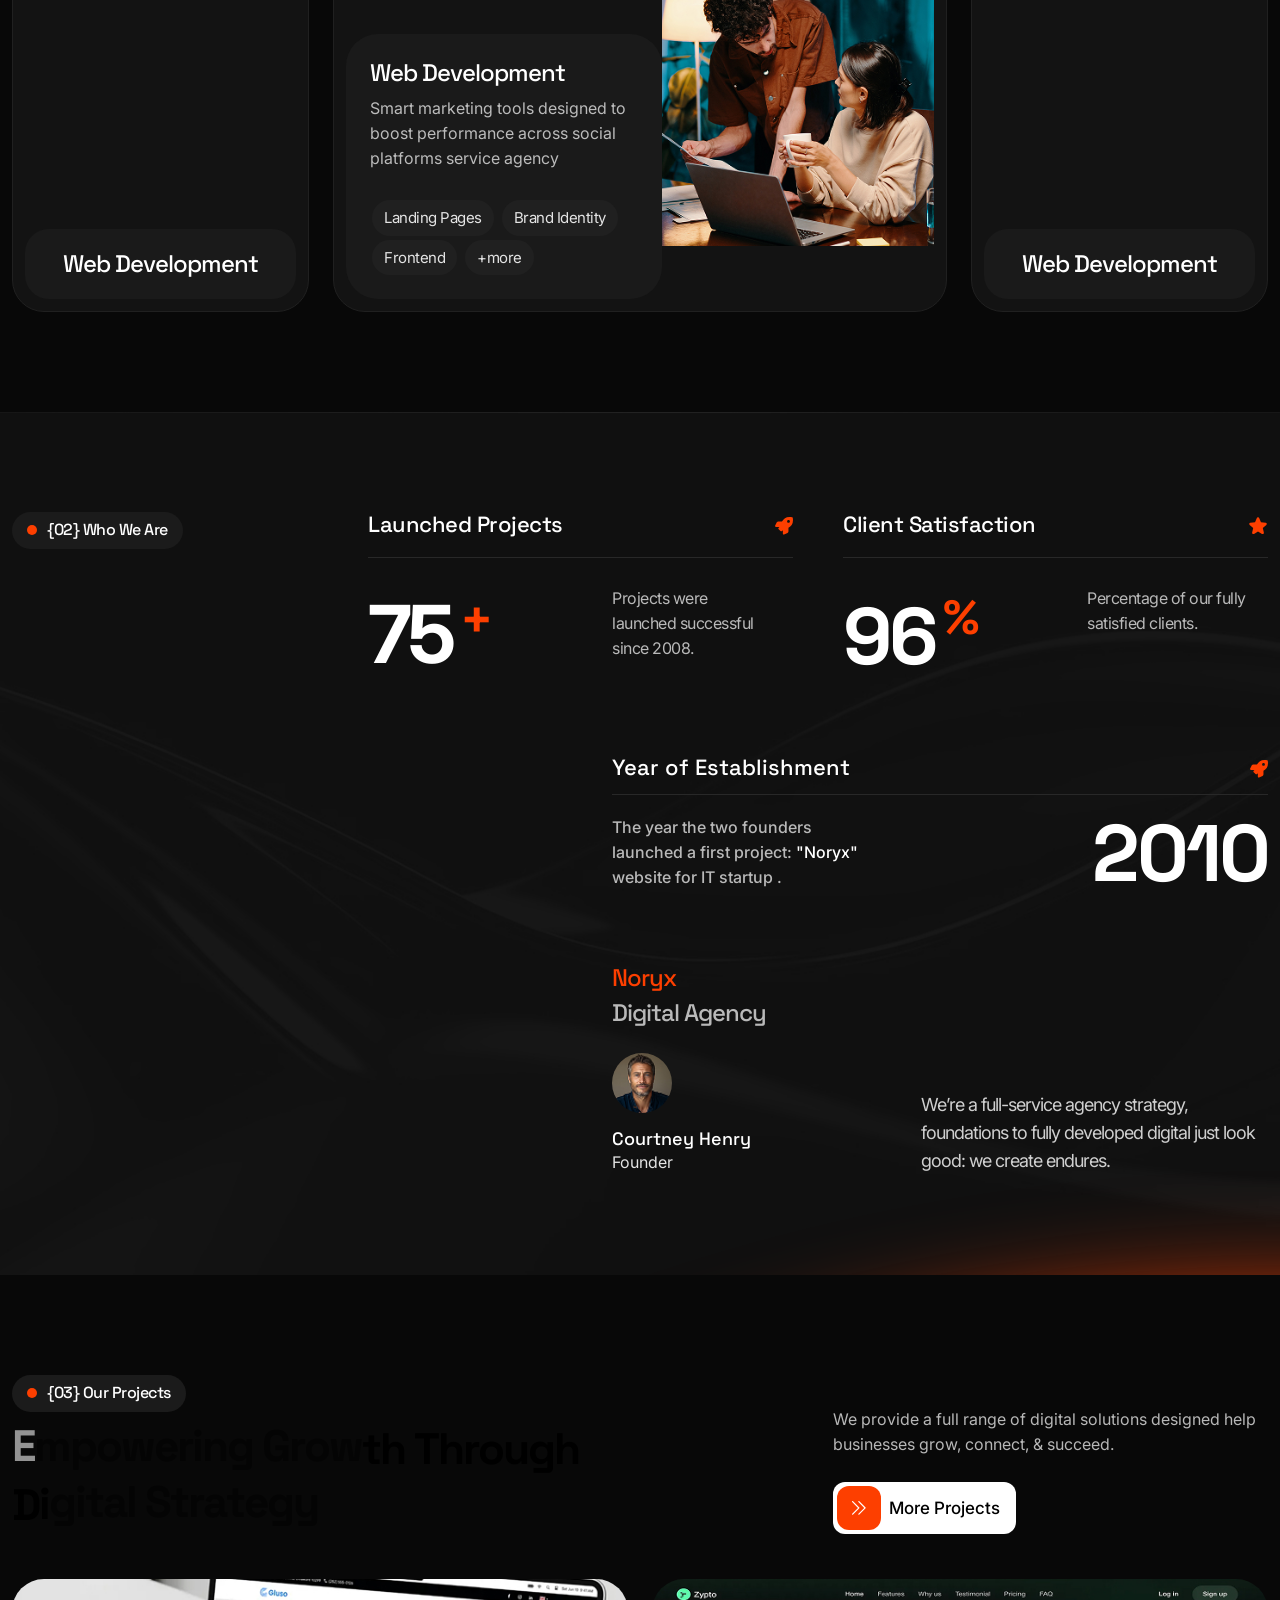
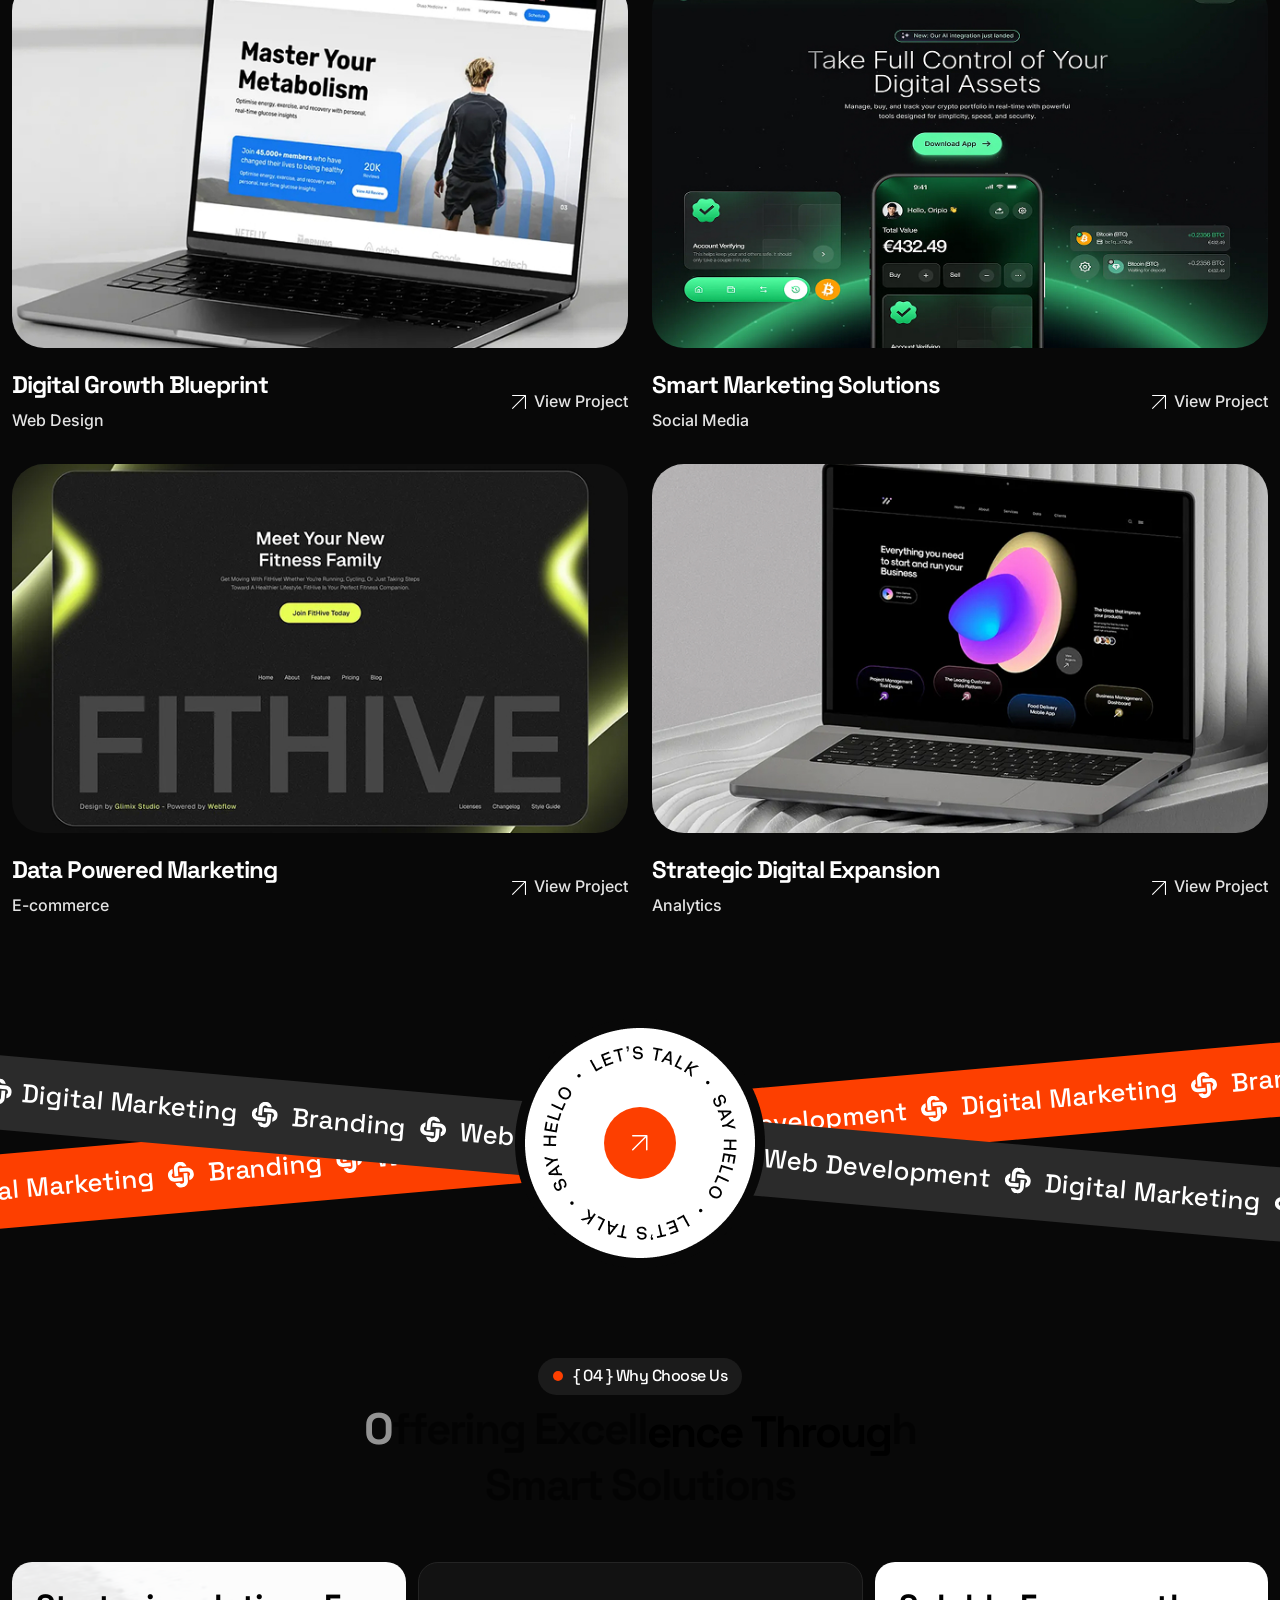
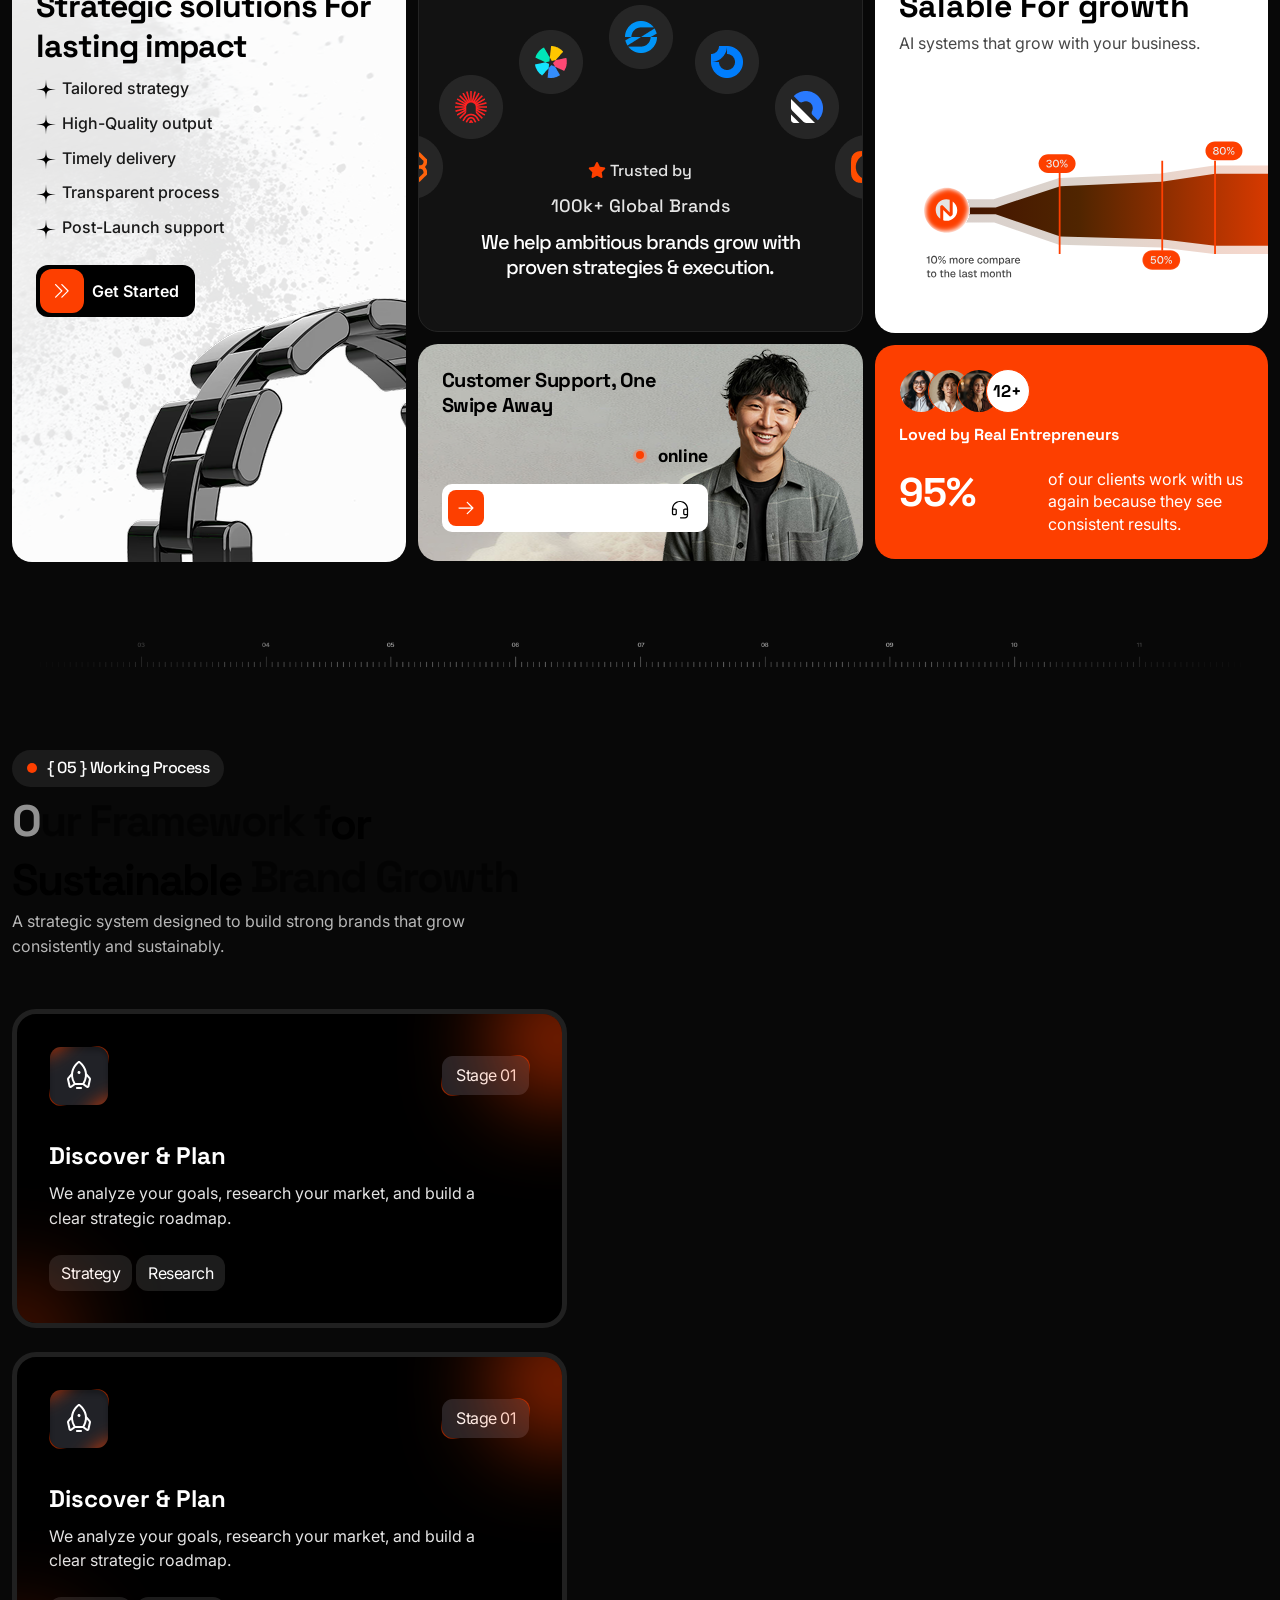
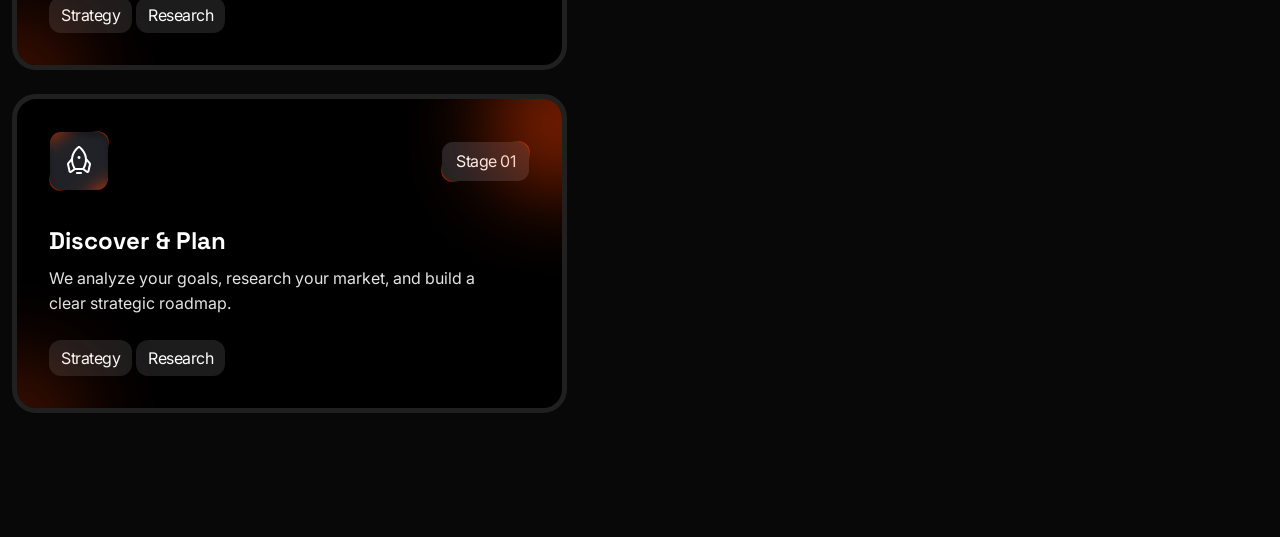
==== commit d48eafbe: "88 88" ====
--- a/index-2.html
+++ b/index-2.html
@@ -641,9 +641,105 @@
 <!-- End of  Why choose section
     ============================================= -->    
 
- <div class="nx-sec-shape text-center">
- 	<img src="assets/img/shape/shape13.png" alt="">
- </div>
+    <div class="nx-sec-shape text-center">
+    	<img src="assets/img/shape/shape13.png" alt="">
+    </div>
+
+
+<!-- Start of work process section
+    ============================================= -->
+    <section id="nx-work-p2" class="nx-work-p2-sec pt-80 pb-100">
+    	<div class="container">
+    		<div class="nx-work-p2-content">
+    			<div class="nx-work-p2-part1">
+    				<div class="nx-sec-title1 pera-content ver_2 headline">
+    					<div class="subtitle">
+    						{ 05 } Working Process
+    					</div>
+    					<h2 class="sec_title nx-itm-title nx-itm-anim">Our Framework for Sustainable Brand Growth</h2>
+    					<p>A strategic system designed to build strong brands that grow consistently and sustainably.</p>
+    				</div>
+    				<div class="nx-work-p2-wrap mt-50">
+    					<div class="nx-work-p2-item over-hidden position-relative">
+    						<span class="side-circle1 position-absolute"></span>
+    						<span class="side-circle2 position-absolute"></span>
+    						<div class="item-top d-flex justify-content-between align-items-center">
+    							<div class="inner-icon d-flex align-items-center justify-content-center">
+    								<svg width="32" height="32" viewBox="0 0 32 32" fill="none" xmlns="http://www.w3.org/2000/svg">
+    									<path d="M18.9993 27.9996C18.9993 28.2648 18.894 28.5192 18.7064 28.7067C18.5189 28.8943 18.2645 28.9996 17.9993 28.9996H13.9993C13.7341 28.9996 13.4797 28.8943 13.2922 28.7067C13.1047 28.5192 12.9993 28.2648 12.9993 27.9996C12.9993 27.7344 13.1047 27.48 13.2922 27.2925C13.4797 27.105 13.7341 26.9996 13.9993 26.9996H17.9993C18.2645 26.9996 18.5189 27.105 18.7064 27.2925C18.894 27.48 18.9993 27.7344 18.9993 27.9996ZM15.9993 13.9996C16.296 13.9996 16.586 13.9116 16.8327 13.7468C17.0793 13.582 17.2716 13.3477 17.3851 13.0736C17.4987 12.7995 17.5284 12.4979 17.4705 12.207C17.4126 11.916 17.2698 11.6487 17.06 11.4389C16.8502 11.2292 16.5829 11.0863 16.292 11.0284C16.001 10.9706 15.6994 11.0003 15.4253 11.1138C15.1512 11.2273 14.9169 11.4196 14.7521 11.6663C14.5873 11.9129 14.4993 12.2029 14.4993 12.4996C14.4993 12.8974 14.6574 13.279 14.9387 13.5603C15.22 13.8416 15.6015 13.9996 15.9993 13.9996ZM27.9518 19.4784L26.4068 26.4321C26.3335 26.7623 26.1777 27.0686 25.9538 27.3222C25.73 27.5758 25.4455 27.7685 25.127 27.8822C24.8084 27.996 24.4662 28.0271 24.1324 27.9726C23.7985 27.9182 23.484 27.7799 23.2181 27.5709L19.8131 24.9996H12.1881L8.78056 27.5709C8.51467 27.7799 8.2001 27.9182 7.86626 27.9726C7.53241 28.0271 7.19022 27.996 6.87167 27.8822C6.55312 27.7685 6.26862 27.5758 6.04479 27.3222C5.82096 27.0686 5.66511 26.7623 5.59181 26.4321L4.04681 19.4784C3.98128 19.1799 3.98459 18.8705 4.0565 18.5736C4.1284 18.2766 4.26702 18 4.46181 17.7646L8.03182 13.4821C8.15164 11.9083 8.51295 10.3623 9.10307 8.89836C10.7156 4.85586 13.6031 2.31961 14.7743 1.41711C15.1249 1.14546 15.5558 0.998047 15.9993 0.998047C16.4428 0.998047 16.8737 1.14546 17.2243 1.41711C18.3918 2.31961 21.2831 4.85586 22.8956 8.89836C23.4857 10.3623 23.847 11.9083 23.9668 13.4821L27.5368 17.7646C27.7316 18 27.8702 18.2766 27.9421 18.5736C28.014 18.8705 28.0174 19.1799 27.9518 19.4784ZM12.4281 22.9996H19.5706C22.2106 18.3071 22.7043 13.8146 21.0381 9.63961C19.5681 5.95461 16.8106 3.62461 15.9993 2.99961C15.1856 3.62461 12.4281 5.95461 10.9581 9.63961C9.29431 13.8146 9.78806 18.3071 12.4281 22.9996ZM10.5531 23.7309C9.20723 21.285 8.39056 18.8813 8.10307 16.5196L5.99931 19.0446L7.54431 25.9996L7.56681 25.9834L10.5531 23.7309ZM25.9993 19.0446L23.8956 16.5196C23.6106 18.8763 22.7956 21.28 21.4506 23.7309L24.4318 25.9809L24.4543 25.9971L25.9993 19.0446Z" fill="white"/>
+    								</svg>
+    							</div>
+    							<div class="inner-stage">
+    								Stage 01
+    							</div>
+    						</div>
+    						<div class="item-text headline pera-content">
+    							<h3>Discover & Plan</h3>
+    							<p>We analyze your goals, research your market, and build a clear strategic roadmap.</p>
+    							<div class="item-tag">
+    								<a href="#">Strategy</a>
+    								<a href="#">Research</a>
+    							</div>
+    						</div>
+    					</div>
+    					<div class="nx-work-p2-item over-hidden position-relative">
+    						<span class="side-circle1 position-absolute"></span>
+    						<span class="side-circle2 position-absolute"></span>
+    						<div class="item-top d-flex justify-content-between align-items-center">
+    							<div class="inner-icon d-flex align-items-center justify-content-center">
+    								<svg width="32" height="32" viewBox="0 0 32 32" fill="none" xmlns="http://www.w3.org/2000/svg">
+    									<path d="M18.9993 27.9996C18.9993 28.2648 18.894 28.5192 18.7064 28.7067C18.5189 28.8943 18.2645 28.9996 17.9993 28.9996H13.9993C13.7341 28.9996 13.4797 28.8943 13.2922 28.7067C13.1047 28.5192 12.9993 28.2648 12.9993 27.9996C12.9993 27.7344 13.1047 27.48 13.2922 27.2925C13.4797 27.105 13.7341 26.9996 13.9993 26.9996H17.9993C18.2645 26.9996 18.5189 27.105 18.7064 27.2925C18.894 27.48 18.9993 27.7344 18.9993 27.9996ZM15.9993 13.9996C16.296 13.9996 16.586 13.9116 16.8327 13.7468C17.0793 13.582 17.2716 13.3477 17.3851 13.0736C17.4987 12.7995 17.5284 12.4979 17.4705 12.207C17.4126 11.916 17.2698 11.6487 17.06 11.4389C16.8502 11.2292 16.5829 11.0863 16.292 11.0284C16.001 10.9706 15.6994 11.0003 15.4253 11.1138C15.1512 11.2273 14.9169 11.4196 14.7521 11.6663C14.5873 11.9129 14.4993 12.2029 14.4993 12.4996C14.4993 12.8974 14.6574 13.279 14.9387 13.5603C15.22 13.8416 15.6015 13.9996 15.9993 13.9996ZM27.9518 19.4784L26.4068 26.4321C26.3335 26.7623 26.1777 27.0686 25.9538 27.3222C25.73 27.5758 25.4455 27.7685 25.127 27.8822C24.8084 27.996 24.4662 28.0271 24.1324 27.9726C23.7985 27.9182 23.484 27.7799 23.2181 27.5709L19.8131 24.9996H12.1881L8.78056 27.5709C8.51467 27.7799 8.2001 27.9182 7.86626 27.9726C7.53241 28.0271 7.19022 27.996 6.87167 27.8822C6.55312 27.7685 6.26862 27.5758 6.04479 27.3222C5.82096 27.0686 5.66511 26.7623 5.59181 26.4321L4.04681 19.4784C3.98128 19.1799 3.98459 18.8705 4.0565 18.5736C4.1284 18.2766 4.26702 18 4.46181 17.7646L8.03182 13.4821C8.15164 11.9083 8.51295 10.3623 9.10307 8.89836C10.7156 4.85586 13.6031 2.31961 14.7743 1.41711C15.1249 1.14546 15.5558 0.998047 15.9993 0.998047C16.4428 0.998047 16.8737 1.14546 17.2243 1.41711C18.3918 2.31961 21.2831 4.85586 22.8956 8.89836C23.4857 10.3623 23.847 11.9083 23.9668 13.4821L27.5368 17.7646C27.7316 18 27.8702 18.2766 27.9421 18.5736C28.014 18.8705 28.0174 19.1799 27.9518 19.4784ZM12.4281 22.9996H19.5706C22.2106 18.3071 22.7043 13.8146 21.0381 9.63961C19.5681 5.95461 16.8106 3.62461 15.9993 2.99961C15.1856 3.62461 12.4281 5.95461 10.9581 9.63961C9.29431 13.8146 9.78806 18.3071 12.4281 22.9996ZM10.5531 23.7309C9.20723 21.285 8.39056 18.8813 8.10307 16.5196L5.99931 19.0446L7.54431 25.9996L7.56681 25.9834L10.5531 23.7309ZM25.9993 19.0446L23.8956 16.5196C23.6106 18.8763 22.7956 21.28 21.4506 23.7309L24.4318 25.9809L24.4543 25.9971L25.9993 19.0446Z" fill="white"/>
+    								</svg>
+    							</div>
+    							<div class="inner-stage">
+    								Stage 01
+    							</div>
+    						</div>
+    						<div class="item-text headline pera-content">
+    							<h3>Discover & Plan</h3>
+    							<p>We analyze your goals, research your market, and build a clear strategic roadmap.</p>
+    							<div class="item-tag">
+    								<a href="#">Strategy</a>
+    								<a href="#">Research</a>
+    							</div>
+    						</div>
+    					</div>
+    					<div class="nx-work-p2-item over-hidden position-relative">
+    						<span class="side-circle1 position-absolute"></span>
+    						<span class="side-circle2 position-absolute"></span>
+    						<div class="item-top d-flex justify-content-between align-items-center">
+    							<div class="inner-icon d-flex align-items-center justify-content-center">
+    								<svg width="32" height="32" viewBox="0 0 32 32" fill="none" xmlns="http://www.w3.org/2000/svg">
+    									<path d="M18.9993 27.9996C18.9993 28.2648 18.894 28.5192 18.7064 28.7067C18.5189 28.8943 18.2645 28.9996 17.9993 28.9996H13.9993C13.7341 28.9996 13.4797 28.8943 13.2922 28.7067C13.1047 28.5192 12.9993 28.2648 12.9993 27.9996C12.9993 27.7344 13.1047 27.48 13.2922 27.2925C13.4797 27.105 13.7341 26.9996 13.9993 26.9996H17.9993C18.2645 26.9996 18.5189 27.105 18.7064 27.2925C18.894 27.48 18.9993 27.7344 18.9993 27.9996ZM15.9993 13.9996C16.296 13.9996 16.586 13.9116 16.8327 13.7468C17.0793 13.582 17.2716 13.3477 17.3851 13.0736C17.4987 12.7995 17.5284 12.4979 17.4705 12.207C17.4126 11.916 17.2698 11.6487 17.06 11.4389C16.8502 11.2292 16.5829 11.0863 16.292 11.0284C16.001 10.9706 15.6994 11.0003 15.4253 11.1138C15.1512 11.2273 14.9169 11.4196 14.7521 11.6663C14.5873 11.9129 14.4993 12.2029 14.4993 12.4996C14.4993 12.8974 14.6574 13.279 14.9387 13.5603C15.22 13.8416 15.6015 13.9996 15.9993 13.9996ZM27.9518 19.4784L26.4068 26.4321C26.3335 26.7623 26.1777 27.0686 25.9538 27.3222C25.73 27.5758 25.4455 27.7685 25.127 27.8822C24.8084 27.996 24.4662 28.0271 24.1324 27.9726C23.7985 27.9182 23.484 27.7799 23.2181 27.5709L19.8131 24.9996H12.1881L8.78056 27.5709C8.51467 27.7799 8.2001 27.9182 7.86626 27.9726C7.53241 28.0271 7.19022 27.996 6.87167 27.8822C6.55312 27.7685 6.26862 27.5758 6.04479 27.3222C5.82096 27.0686 5.66511 26.7623 5.59181 26.4321L4.04681 19.4784C3.98128 19.1799 3.98459 18.8705 4.0565 18.5736C4.1284 18.2766 4.26702 18 4.46181 17.7646L8.03182 13.4821C8.15164 11.9083 8.51295 10.3623 9.10307 8.89836C10.7156 4.85586 13.6031 2.31961 14.7743 1.41711C15.1249 1.14546 15.5558 0.998047 15.9993 0.998047C16.4428 0.998047 16.8737 1.14546 17.2243 1.41711C18.3918 2.31961 21.2831 4.85586 22.8956 8.89836C23.4857 10.3623 23.847 11.9083 23.9668 13.4821L27.5368 17.7646C27.7316 18 27.8702 18.2766 27.9421 18.5736C28.014 18.8705 28.0174 19.1799 27.9518 19.4784ZM12.4281 22.9996H19.5706C22.2106 18.3071 22.7043 13.8146 21.0381 9.63961C19.5681 5.95461 16.8106 3.62461 15.9993 2.99961C15.1856 3.62461 12.4281 5.95461 10.9581 9.63961C9.29431 13.8146 9.78806 18.3071 12.4281 22.9996ZM10.5531 23.7309C9.20723 21.285 8.39056 18.8813 8.10307 16.5196L5.99931 19.0446L7.54431 25.9996L7.56681 25.9834L10.5531 23.7309ZM25.9993 19.0446L23.8956 16.5196C23.6106 18.8763 22.7956 21.28 21.4506 23.7309L24.4318 25.9809L24.4543 25.9971L25.9993 19.0446Z" fill="white"/>
+    								</svg>
+    							</div>
+    							<div class="inner-stage">
+    								Stage 01
+    							</div>
+    						</div>
+    						<div class="item-text headline pera-content">
+    							<h3>Discover & Plan</h3>
+    							<p>We analyze your goals, research your market, and build a clear strategic roadmap.</p>
+    							<div class="item-tag">
+    								<a href="#">Strategy</a>
+    								<a href="#">Research</a>
+    							</div>
+    						</div>
+    					</div>
+    				</div>
+    			</div>
+    		</div>
+    	</div>
+    </section>
+<!-- End of work process section
+    ============================================= -->    
+
+
+<!-- Start of work process section
+    ============================================= -->
+<!-- Start of work process section
+    ============================================= -->    
+
 
 
 
--- a/assets/css/style.css
+++ b/assets/css/style.css
@@ -6303,6 +6303,108 @@
 }
 
 /*---------------------------------------------------- */
+/*work process area*/
+/*----------------------------------------------------*/
+.nx-work-p2-part1 {
+  max-width: 555px;
+}
+.nx-work-p2-part1 .nx-sec-title1 p {
+  max-width: 480px;
+}
+
+.nx-work-p2-item {
+  padding: 32px;
+  border-radius: 24px;
+  margin-bottom: 24px;
+  border: 5px solid #202020;
+  background-color: #000000;
+}
+.nx-work-p2-item .side-circle1 {
+  top: -25px;
+  right: -45px;
+  width: 100px;
+  height: 100px;
+  -webkit-filter: blur(50px);
+          filter: blur(50px);
+  border-radius: 100%;
+  background-color: var(--nx-prime-c);
+}
+.nx-work-p2-item .side-circle2 {
+  bottom: -65px;
+  opacity: 0.5;
+  left: -50px;
+  width: 100px;
+  height: 100px;
+  -webkit-filter: blur(50px);
+          filter: blur(50px);
+  border-radius: 100%;
+  background-color: var(--nx-prime-c);
+}
+.nx-work-p2-item .item-top {
+  margin-bottom: 35px;
+}
+.nx-work-p2-item .item-top .inner-icon {
+  width: 60px;
+  height: 60px;
+  overflow: hidden;
+  position: relative;
+  border-radius: 12px;
+  -webkit-box-shadow: 0px 4px 4px 0px rgba(0, 0, 0, 0.2509803922) inset;
+          box-shadow: 0px 4px 4px 0px rgba(0, 0, 0, 0.2509803922) inset;
+  border: 1px solid transparent;
+  background: linear-gradient(#212227, #212227) padding-box, linear-gradient(225deg, #FD3F00 0%, rgba(253, 63, 0, 0) 15.32%, rgba(253, 63, 0, 0) 49.69%, rgba(253, 63, 0, 0) 84.84%, #FD3F00 100%) border-box;
+}
+.nx-work-p2-item .item-top .inner-icon:before, .nx-work-p2-item .item-top .inner-icon:after {
+  top: -15px;
+  left: -15px;
+  width: 37px;
+  content: "";
+  height: 15px;
+  position: absolute;
+  -webkit-filter: blur(10px);
+          filter: blur(10px);
+  -webkit-transform: rotate(-34.16deg);
+          transform: rotate(-34.16deg);
+  background-color: var(--nx-prime-c);
+}
+.nx-work-p2-item .item-top .inner-icon:after {
+  top: auto;
+  left: auto;
+  right: -15px;
+  bottom: -15px;
+}
+.nx-work-p2-item .item-top .inner-stage {
+  color: #fff;
+  font-size: 16px;
+  padding: 7px 14px;
+  border-radius: 12px;
+  letter-spacing: -0.5px;
+  border: 1px solid transparent;
+  background: linear-gradient(#212227, #212227) padding-box, linear-gradient(225deg, #FD3F00 0%, rgba(253, 63, 0, 0) 15.32%, rgba(253, 63, 0, 0) 49.69%, rgba(253, 63, 0, 0) 84.84%, #FD3F00 100%) border-box;
+}
+.nx-work-p2-item .item-text h3 {
+  color: #fff;
+  font-size: 24px;
+  font-weight: 700;
+  padding-bottom: 10px;
+}
+.nx-work-p2-item .item-text p {
+  color: #E4E4E4;
+  max-width: 440px;
+  padding-bottom: 24px;
+}
+.nx-work-p2-item .item-text .item-tag a {
+  color: #fff;
+  font-size: 16px;
+  line-height: 1;
+  padding: 10px 12px;
+  border-radius: 12px;
+  background-color: #fff;
+  letter-spacing: -0.5px;
+  background-color: #1C1C1C;
+}
+
+/*---------------------------------------------------- */
 /*Footer Section*/
 /*----------------------------------------------------*/
 .nx-ftr-sec {
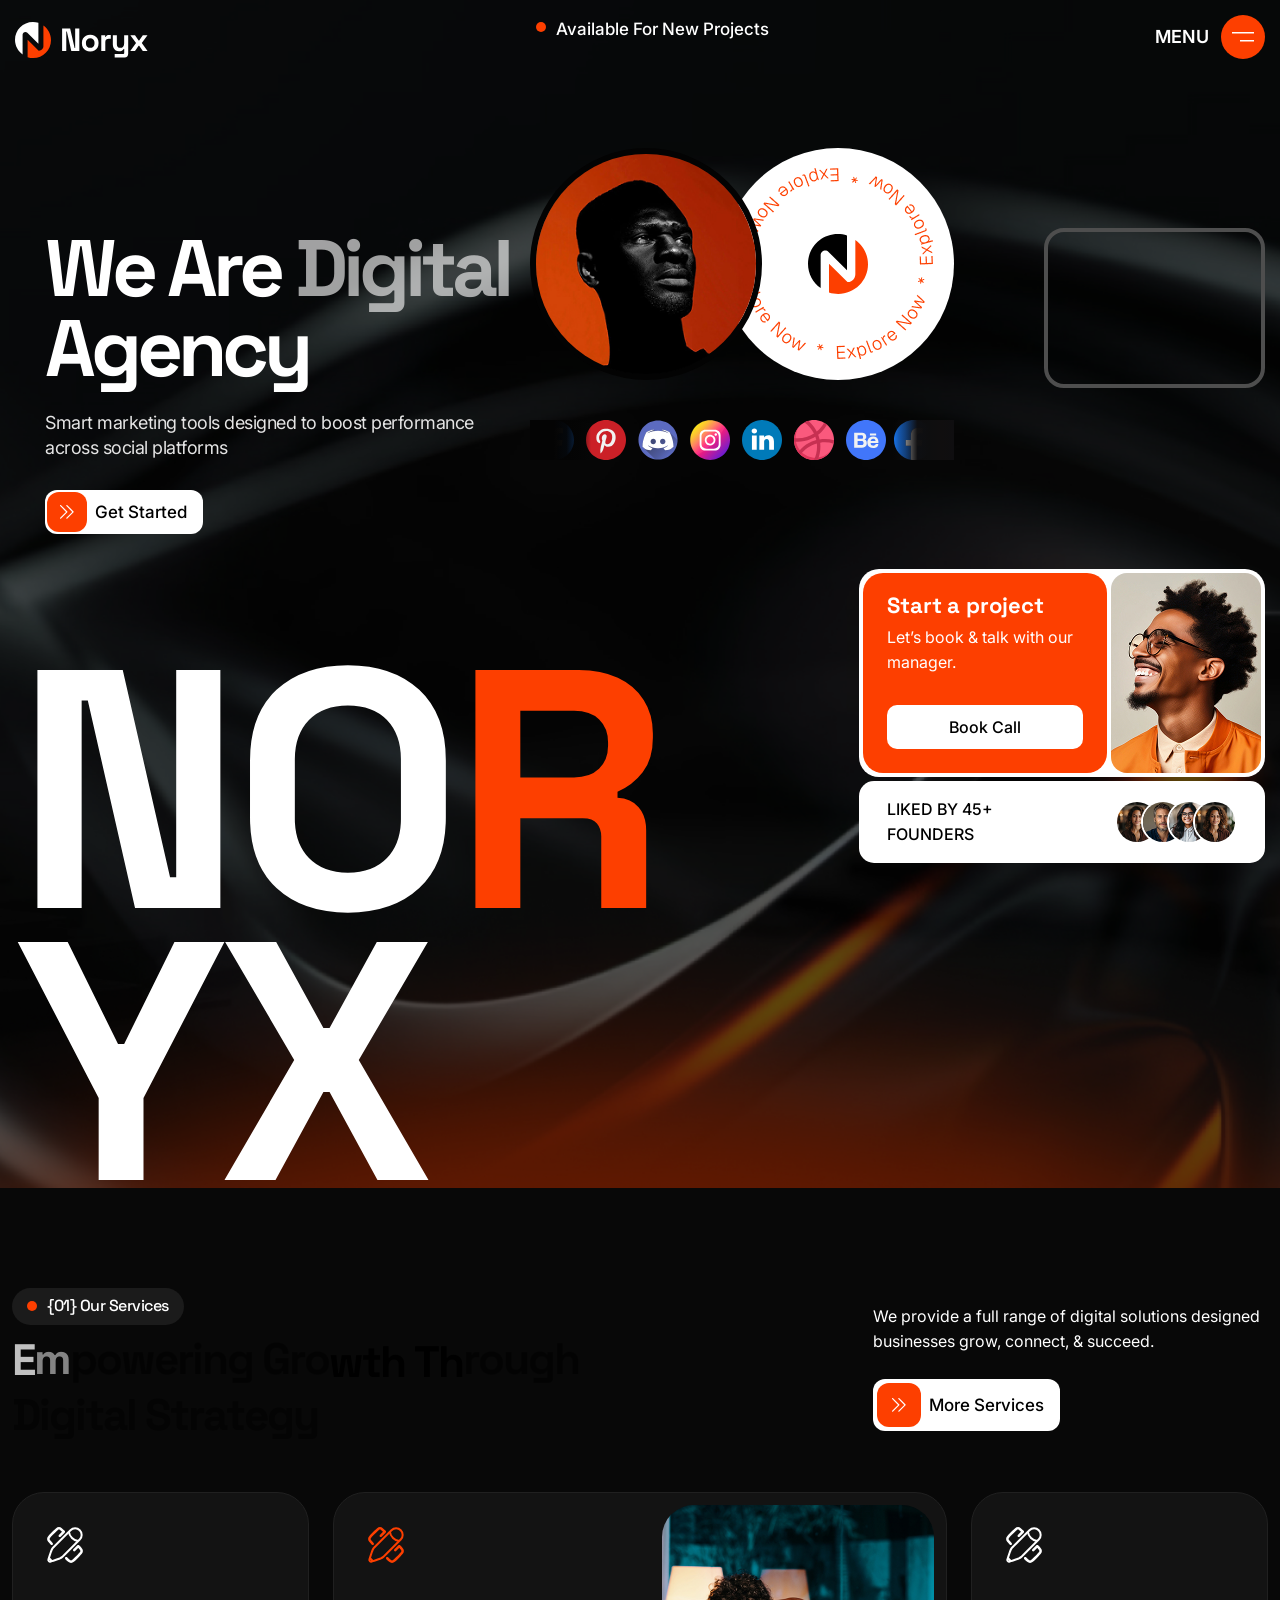
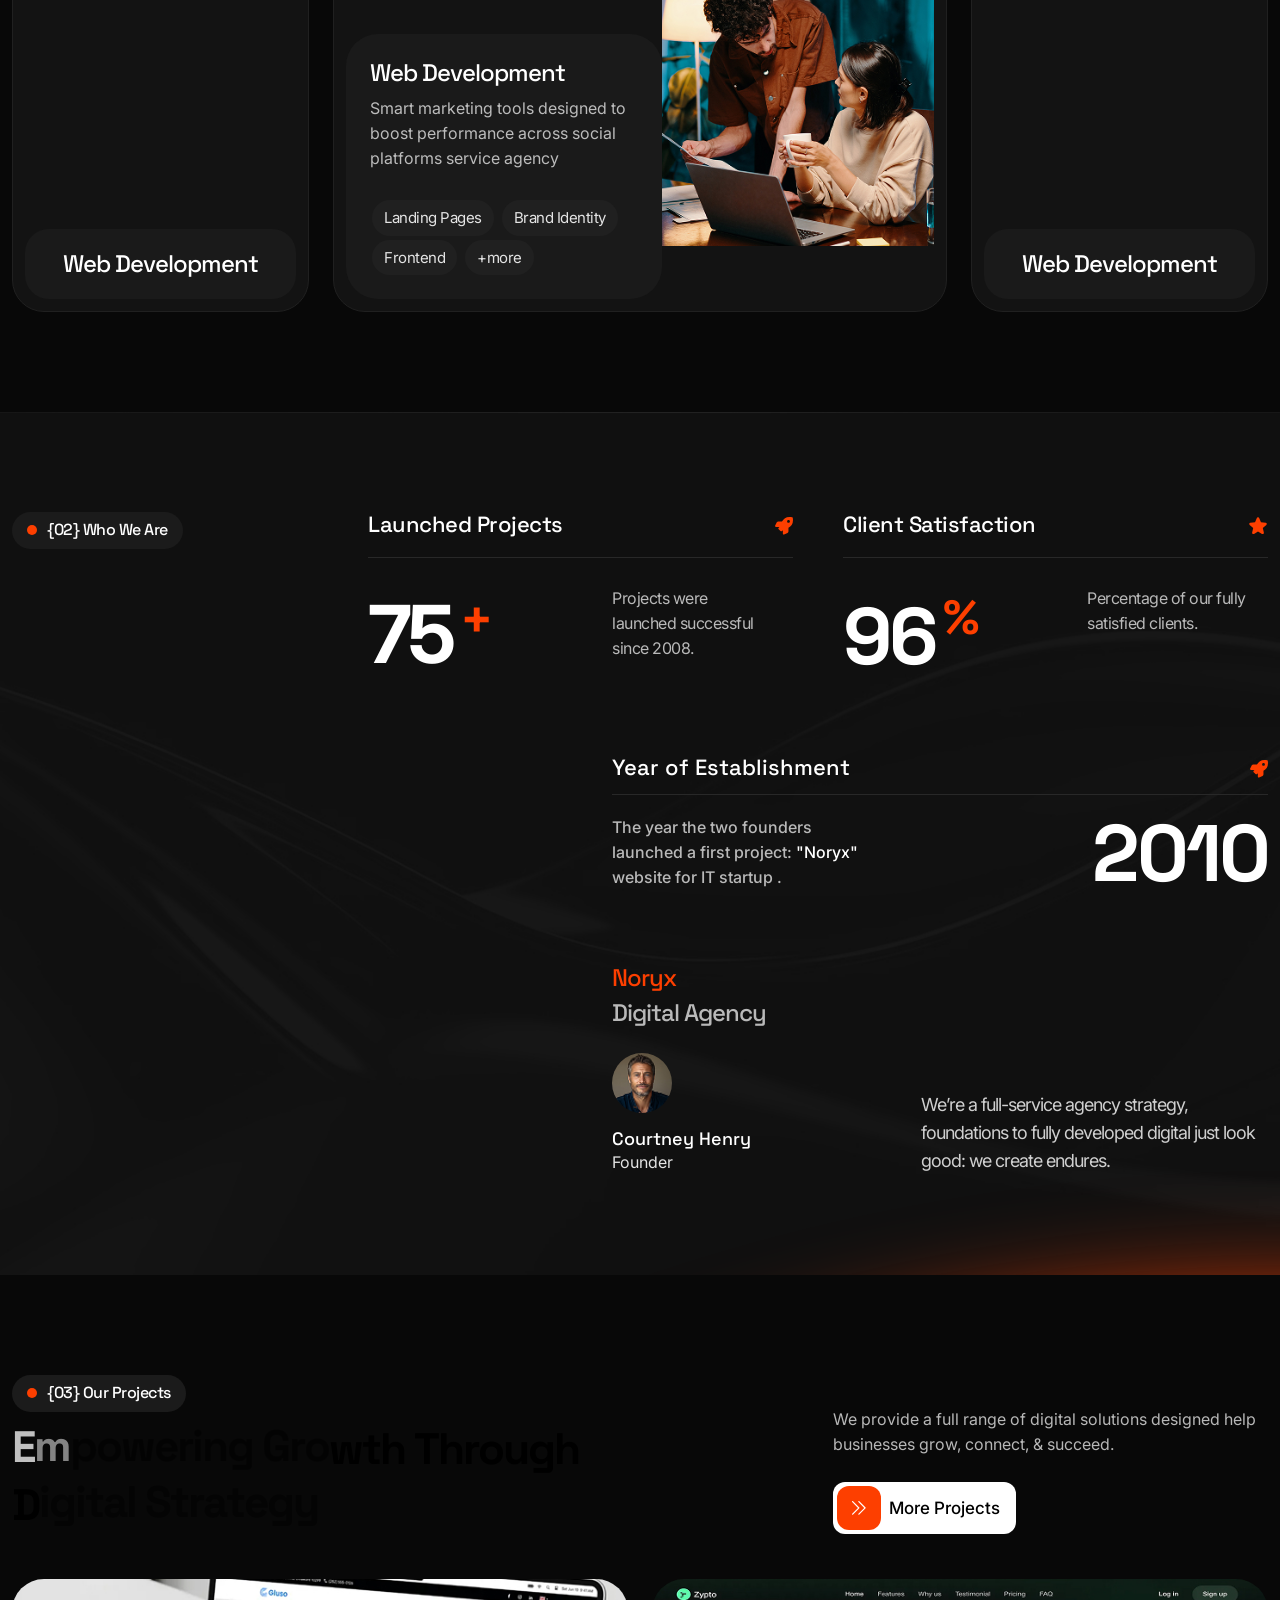
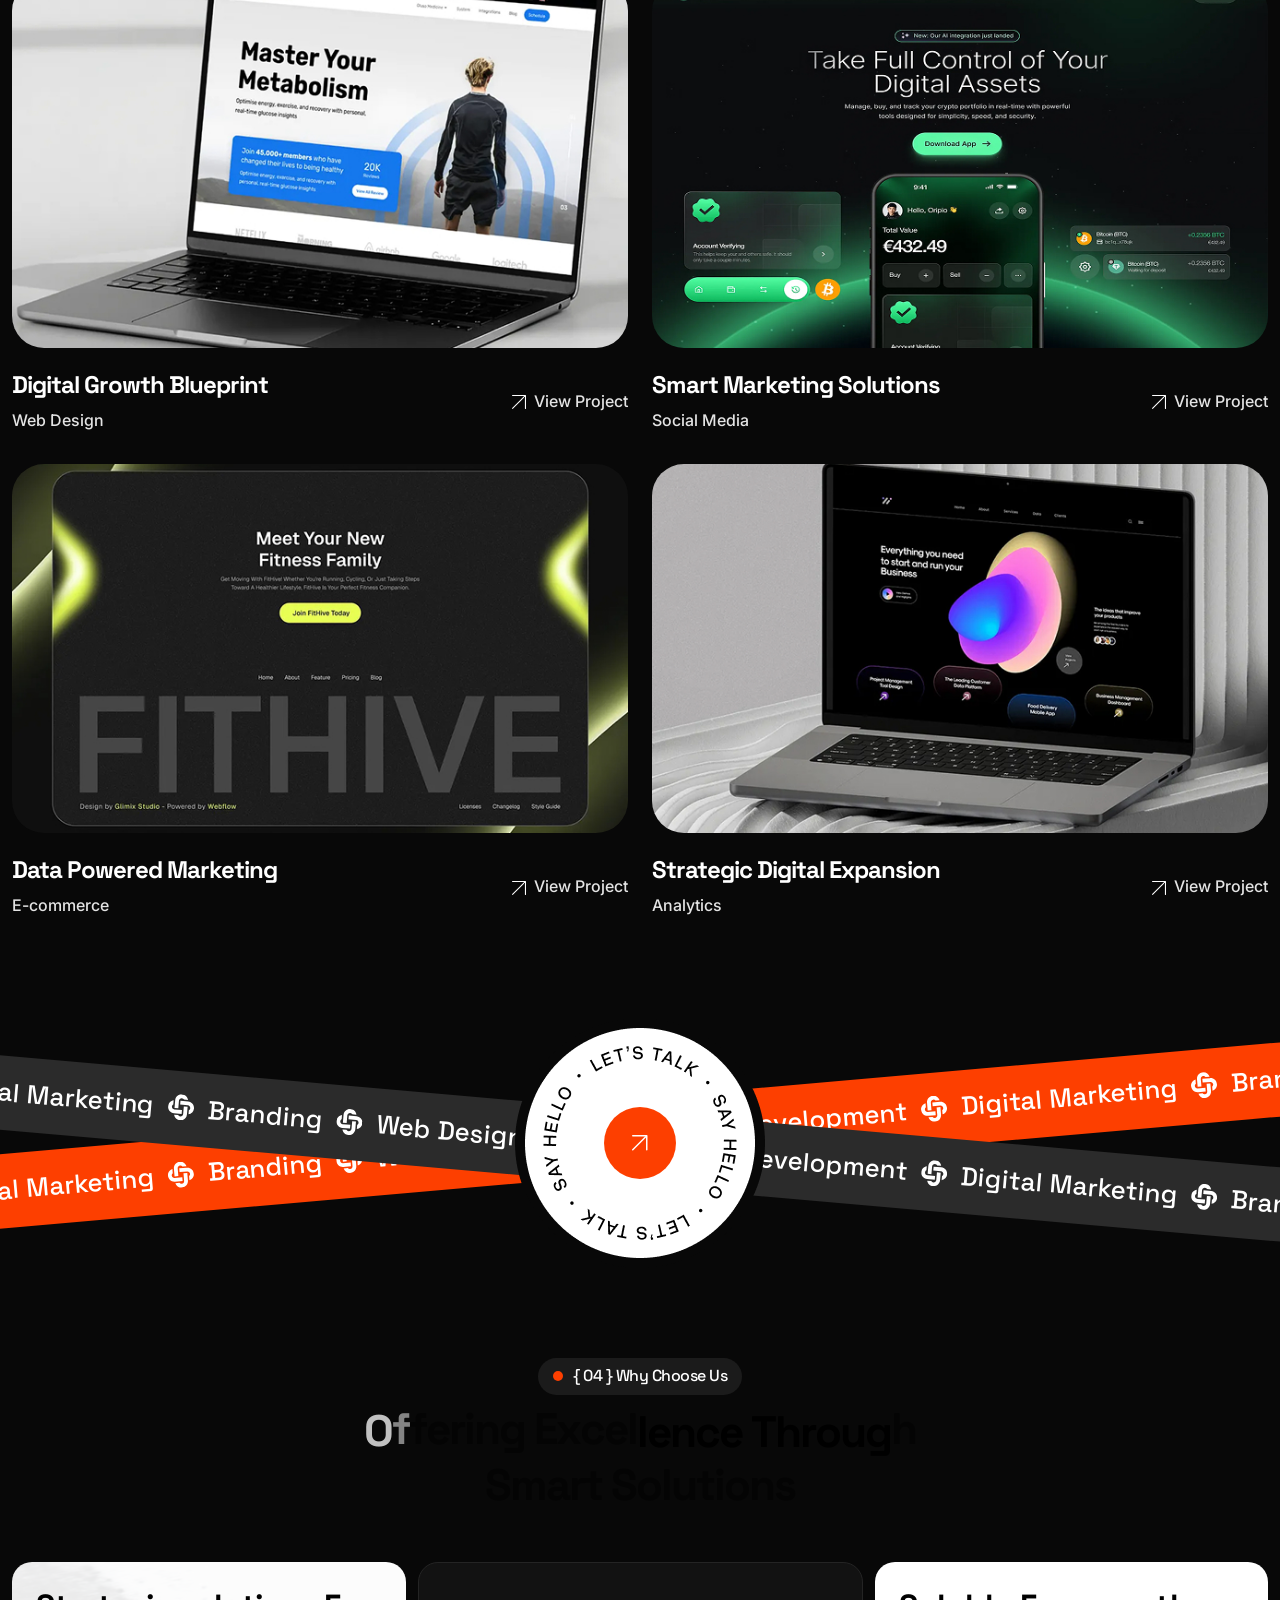
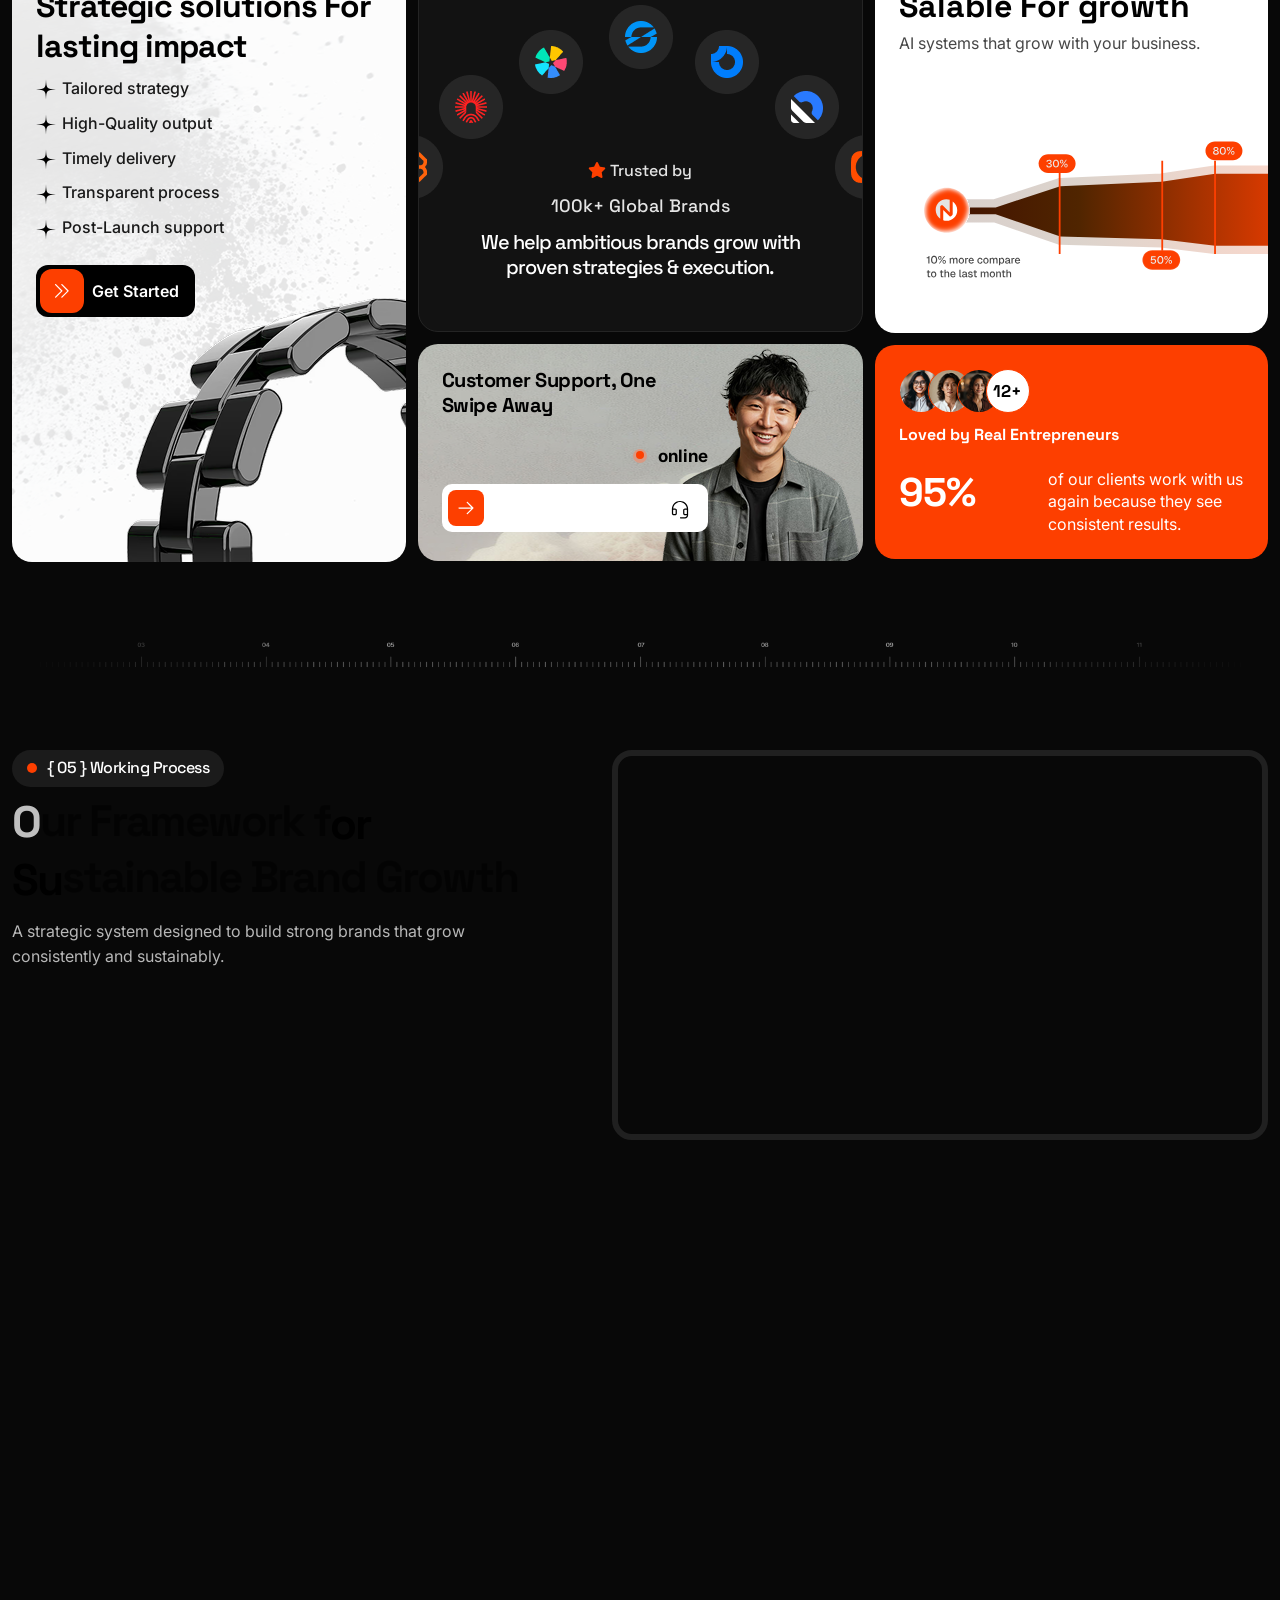
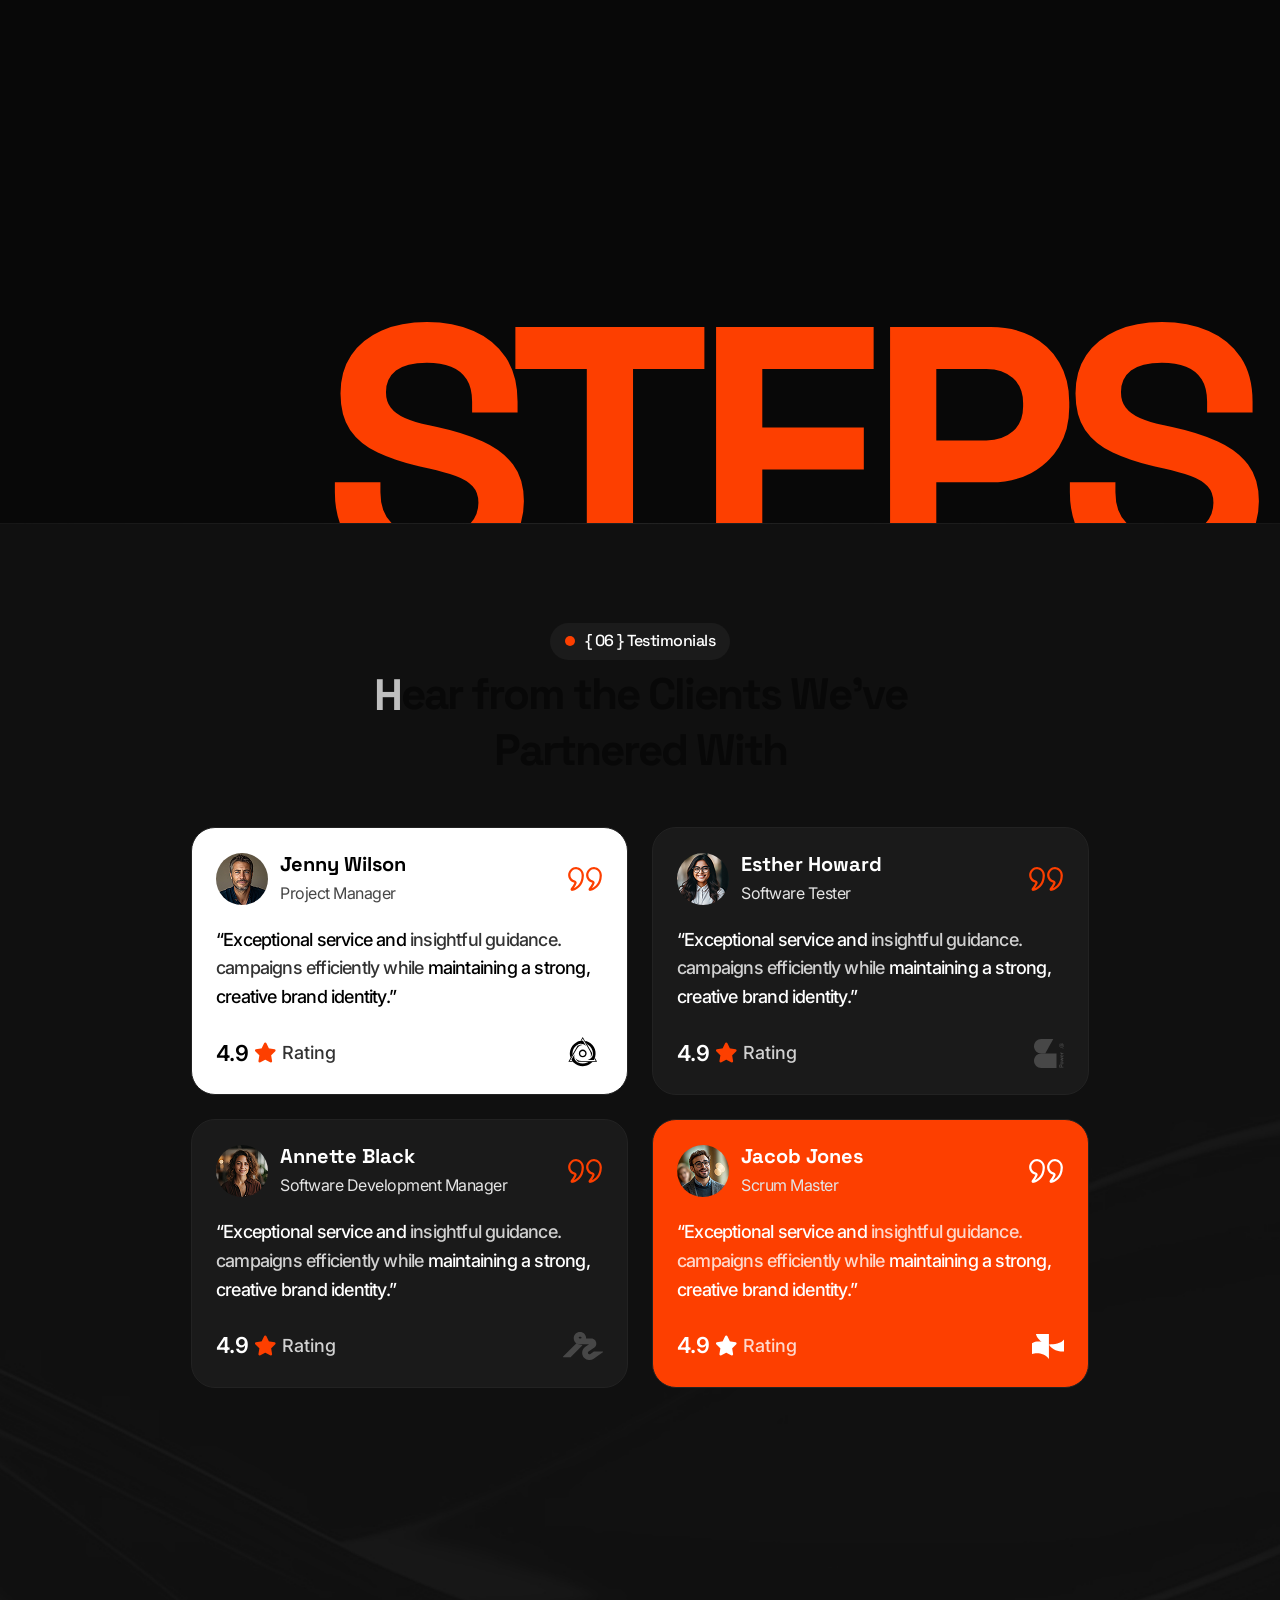
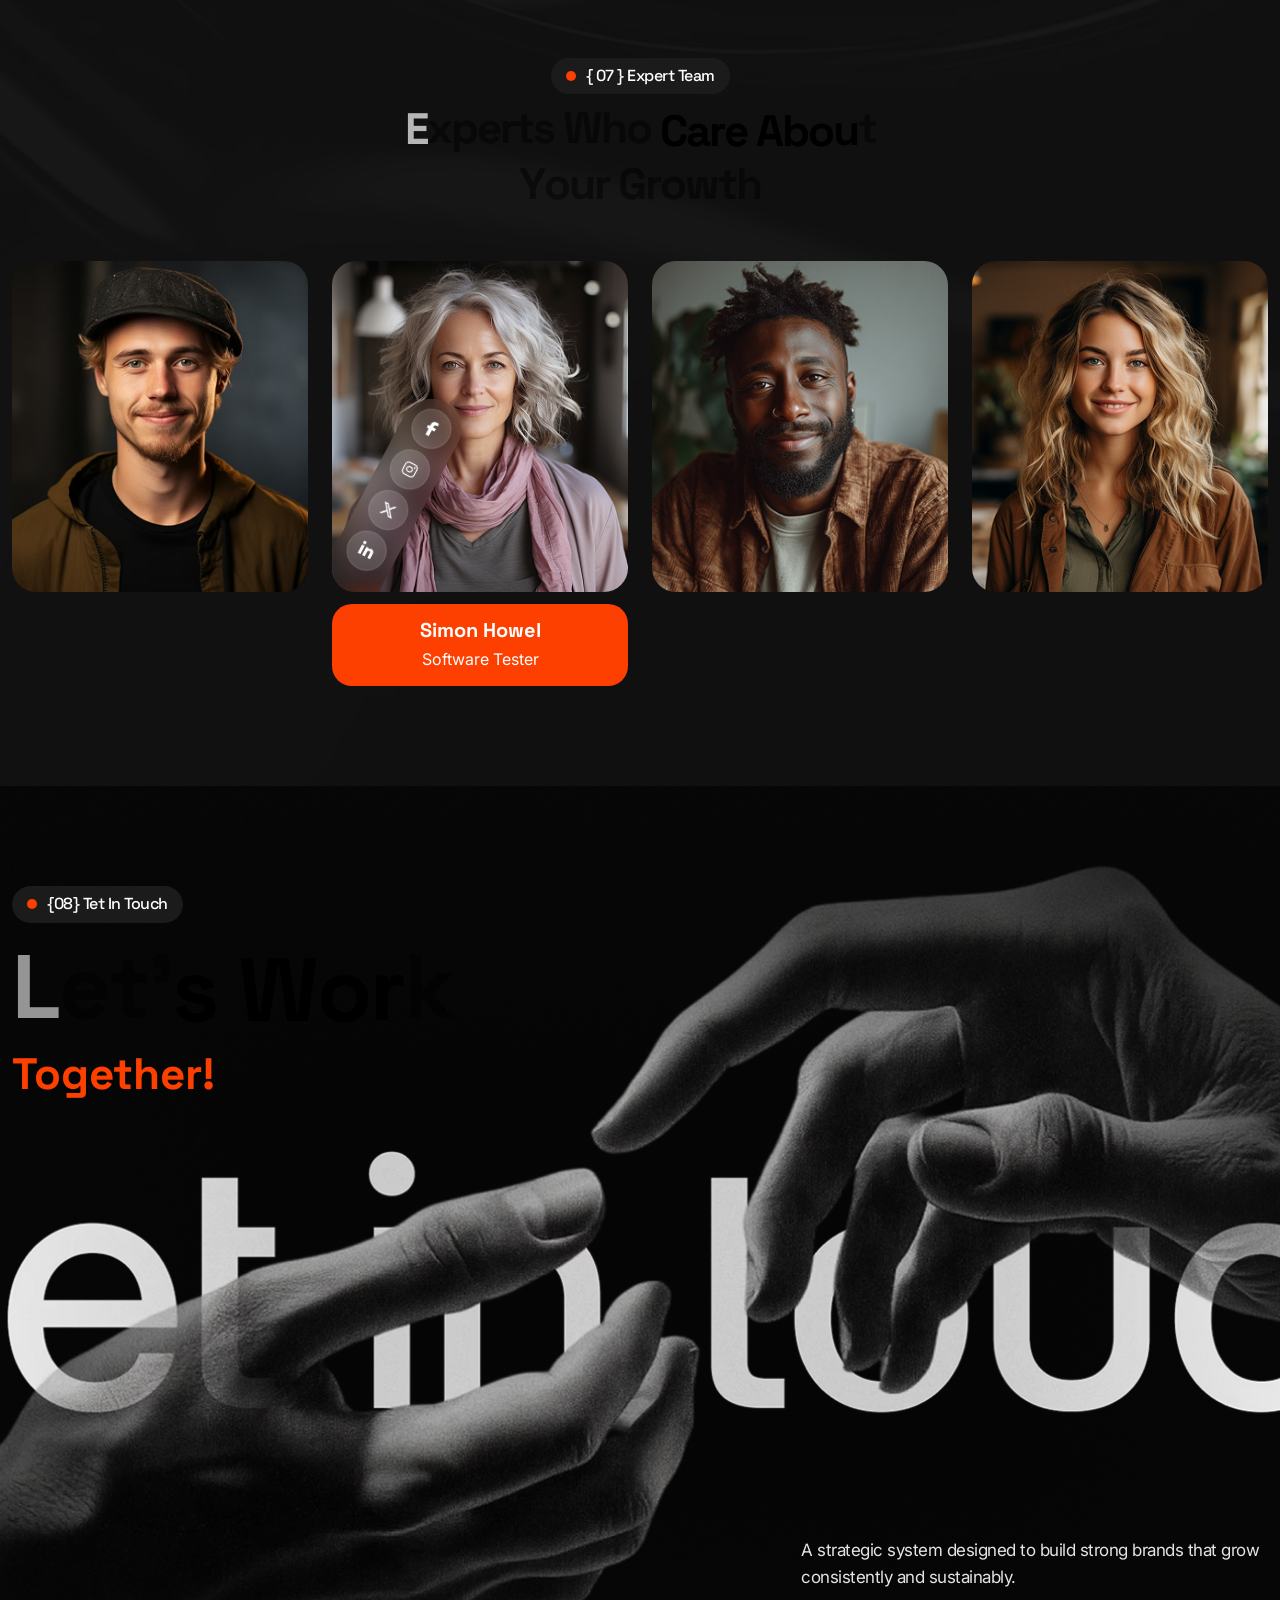
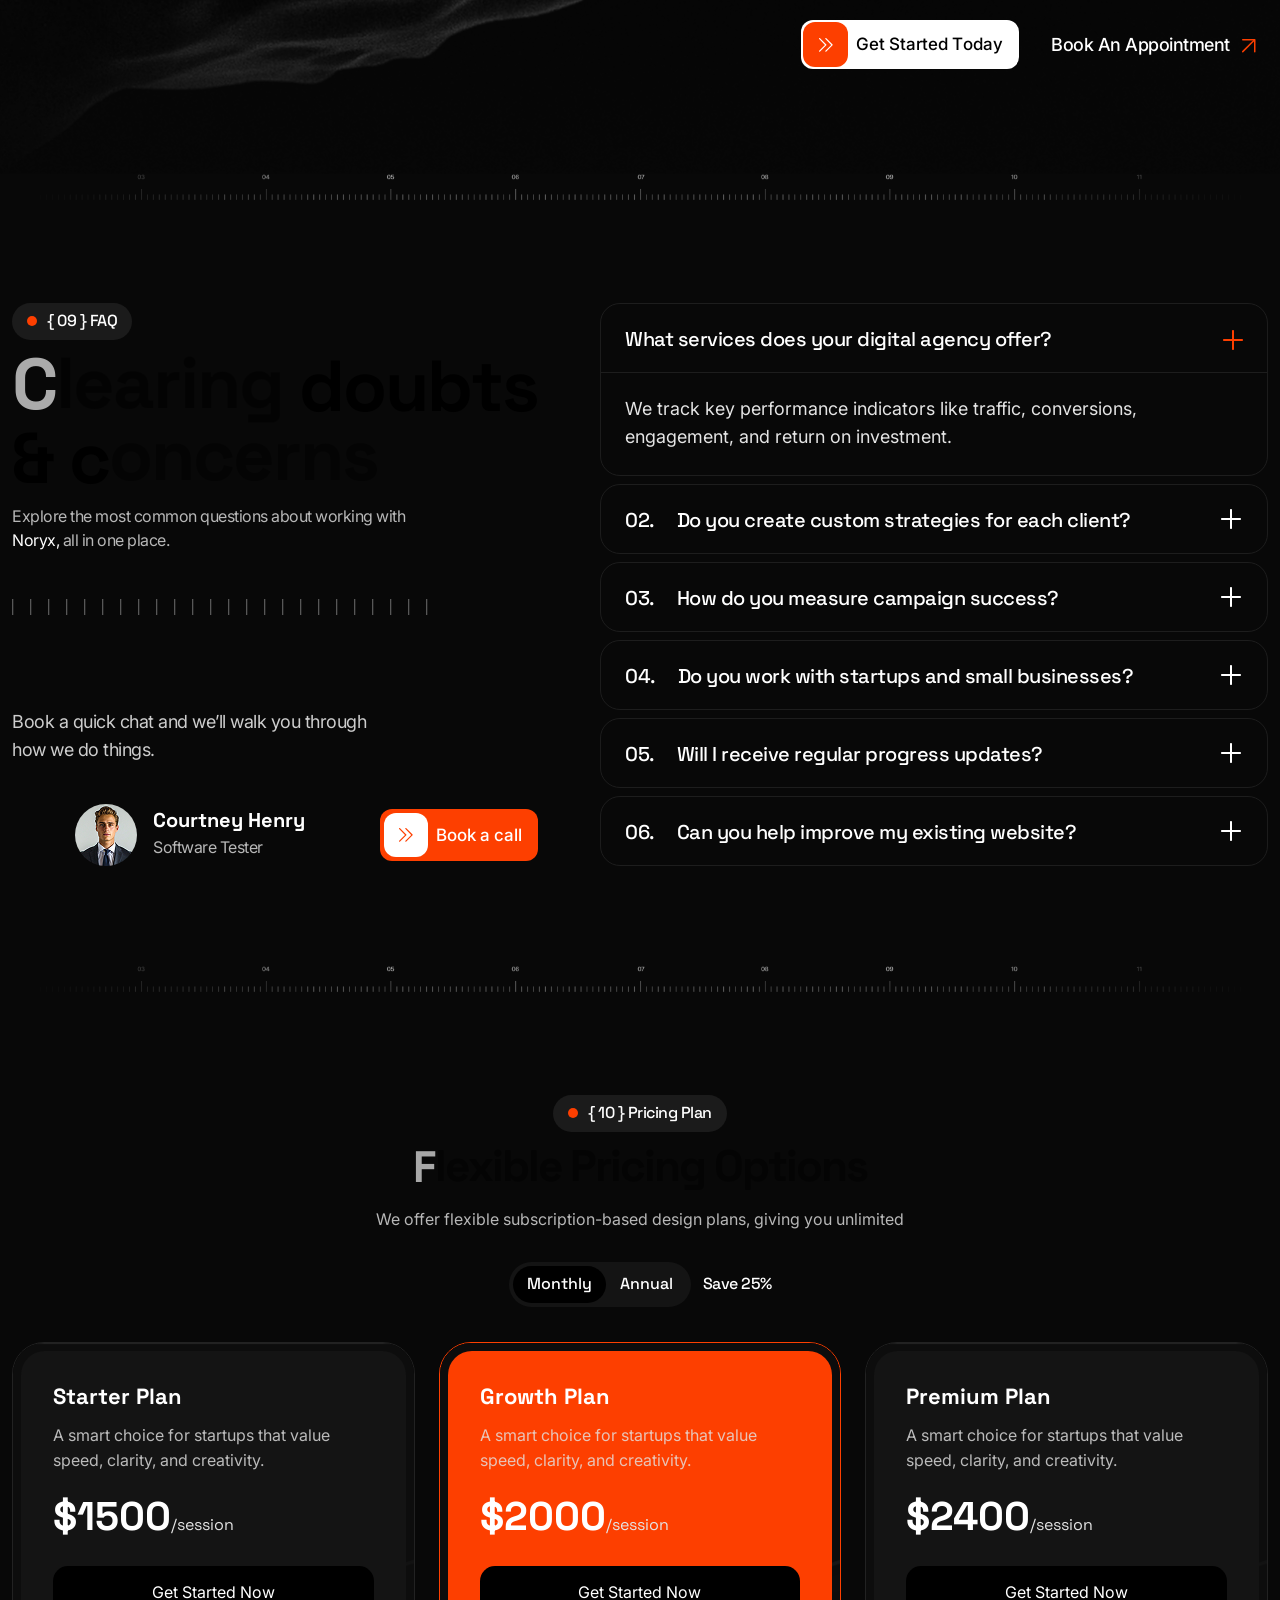
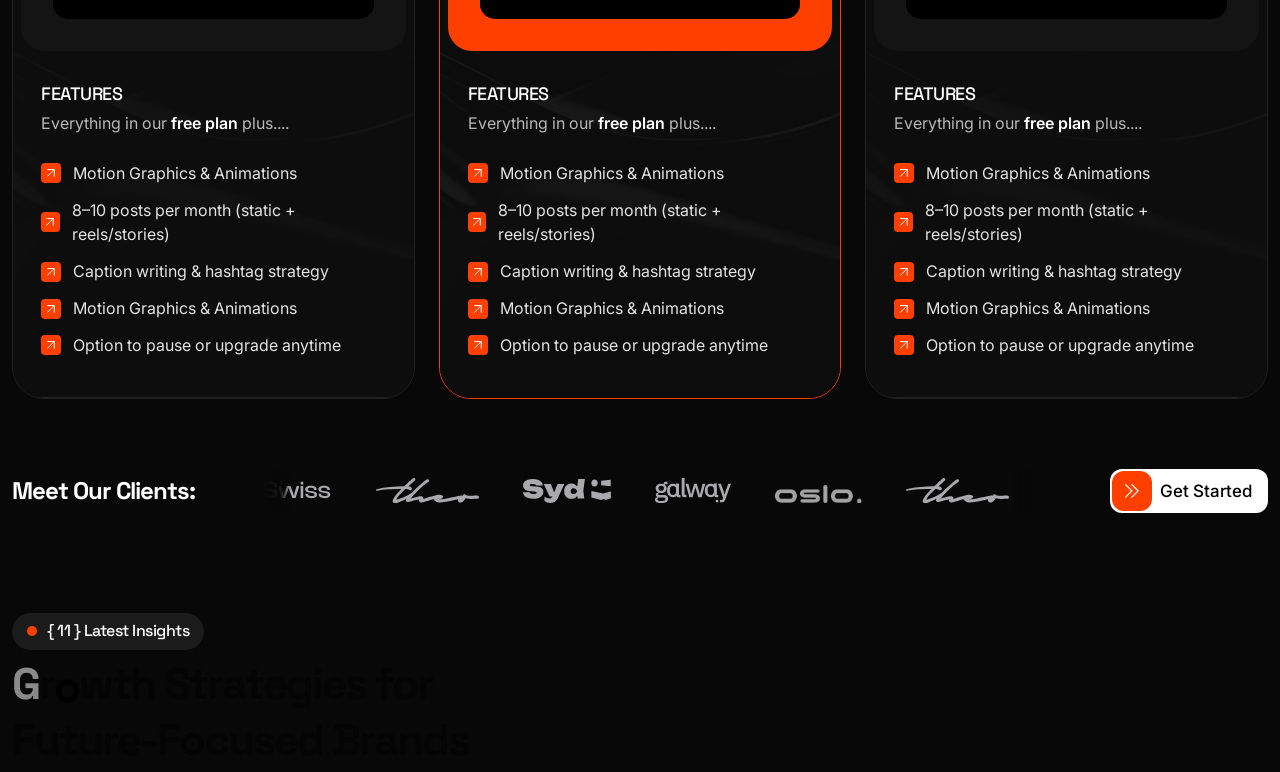
==== commit ad74eb8b: "90% 90%" ====
--- a/index-2.html
+++ b/index-2.html
@@ -43,7 +43,7 @@
     		<div class="nx-ofcanvas-btn d-flex align-items-center">
     			<span class="text-uppercase">MENU</span>
     			<div class="of-icon">
-    				<svg width="22" height="10" viewBox="0 0 22zc 10" fill="none" xmlns="http://www.w3.org/2000/svg">
+    				<svg width="22" height="10" viewBox="0 0 22zc 10" fill="none" >
     					<line x1="8" y1="8.75" x2="22" y2="8.75" stroke="white" stroke-width="1.5"/>
     					<line y1="0.75" x2="22" y2="0.75" stroke="white" stroke-width="1.5"/>
     				</svg>
@@ -649,82 +649,91 @@
 <!-- Start of work process section
     ============================================= -->
     <section id="nx-work-p2" class="nx-work-p2-sec pt-80 pb-100">
-    	<div class="container">
-    		<div class="nx-work-p2-content">
-    			<div class="nx-work-p2-part1">
-    				<div class="nx-sec-title1 pera-content ver_2 headline">
-    					<div class="subtitle">
-    						{ 05 } Working Process
-    					</div>
-    					<h2 class="sec_title nx-itm-title nx-itm-anim">Our Framework for Sustainable Brand Growth</h2>
-    					<p>A strategic system designed to build strong brands that grow consistently and sustainably.</p>
-    				</div>
-    				<div class="nx-work-p2-wrap mt-50">
-    					<div class="nx-work-p2-item over-hidden position-relative">
-    						<span class="side-circle1 position-absolute"></span>
-    						<span class="side-circle2 position-absolute"></span>
-    						<div class="item-top d-flex justify-content-between align-items-center">
-    							<div class="inner-icon d-flex align-items-center justify-content-center">
-    								<svg width="32" height="32" viewBox="0 0 32 32" fill="none" xmlns="http://www.w3.org/2000/svg">
-    									<path d="M18.9993 27.9996C18.9993 28.2648 18.894 28.5192 18.7064 28.7067C18.5189 28.8943 18.2645 28.9996 17.9993 28.9996H13.9993C13.7341 28.9996 13.4797 28.8943 13.2922 28.7067C13.1047 28.5192 12.9993 28.2648 12.9993 27.9996C12.9993 27.7344 13.1047 27.48 13.2922 27.2925C13.4797 27.105 13.7341 26.9996 13.9993 26.9996H17.9993C18.2645 26.9996 18.5189 27.105 18.7064 27.2925C18.894 27.48 18.9993 27.7344 18.9993 27.9996ZM15.9993 13.9996C16.296 13.9996 16.586 13.9116 16.8327 13.7468C17.0793 13.582 17.2716 13.3477 17.3851 13.0736C17.4987 12.7995 17.5284 12.4979 17.4705 12.207C17.4126 11.916 17.2698 11.6487 17.06 11.4389C16.8502 11.2292 16.5829 11.0863 16.292 11.0284C16.001 10.9706 15.6994 11.0003 15.4253 11.1138C15.1512 11.2273 14.9169 11.4196 14.7521 11.6663C14.5873 11.9129 14.4993 12.2029 14.4993 12.4996C14.4993 12.8974 14.6574 13.279 14.9387 13.5603C15.22 13.8416 15.6015 13.9996 15.9993 13.9996ZM27.9518 19.4784L26.4068 26.4321C26.3335 26.7623 26.1777 27.0686 25.9538 27.3222C25.73 27.5758 25.4455 27.7685 25.127 27.8822C24.8084 27.996 24.4662 28.0271 24.1324 27.9726C23.7985 27.9182 23.484 27.7799 23.2181 27.5709L19.8131 24.9996H12.1881L8.78056 27.5709C8.51467 27.7799 8.2001 27.9182 7.86626 27.9726C7.53241 28.0271 7.19022 27.996 6.87167 27.8822C6.55312 27.7685 6.26862 27.5758 6.04479 27.3222C5.82096 27.0686 5.66511 26.7623 5.59181 26.4321L4.04681 19.4784C3.98128 19.1799 3.98459 18.8705 4.0565 18.5736C4.1284 18.2766 4.26702 18 4.46181 17.7646L8.03182 13.4821C8.15164 11.9083 8.51295 10.3623 9.10307 8.89836C10.7156 4.85586 13.6031 2.31961 14.7743 1.41711C15.1249 1.14546 15.5558 0.998047 15.9993 0.998047C16.4428 0.998047 16.8737 1.14546 17.2243 1.41711C18.3918 2.31961 21.2831 4.85586 22.8956 8.89836C23.4857 10.3623 23.847 11.9083 23.9668 13.4821L27.5368 17.7646C27.7316 18 27.8702 18.2766 27.9421 18.5736C28.014 18.8705 28.0174 19.1799 27.9518 19.4784ZM12.4281 22.9996H19.5706C22.2106 18.3071 22.7043 13.8146 21.0381 9.63961C19.5681 5.95461 16.8106 3.62461 15.9993 2.99961C15.1856 3.62461 12.4281 5.95461 10.9581 9.63961C9.29431 13.8146 9.78806 18.3071 12.4281 22.9996ZM10.5531 23.7309C9.20723 21.285 8.39056 18.8813 8.10307 16.5196L5.99931 19.0446L7.54431 25.9996L7.56681 25.9834L10.5531 23.7309ZM25.9993 19.0446L23.8956 16.5196C23.6106 18.8763 22.7956 21.28 21.4506 23.7309L24.4318 25.9809L24.4543 25.9971L25.9993 19.0446Z" fill="white"/>
-    								</svg>
-    							</div>
-    							<div class="inner-stage">
-    								Stage 01
-    							</div>
-    						</div>
-    						<div class="item-text headline pera-content">
-    							<h3>Discover & Plan</h3>
-    							<p>We analyze your goals, research your market, and build a clear strategic roadmap.</p>
-    							<div class="item-tag">
-    								<a href="#">Strategy</a>
-    								<a href="#">Research</a>
-    							</div>
-    						</div>
-    					</div>
-    					<div class="nx-work-p2-item over-hidden position-relative">
-    						<span class="side-circle1 position-absolute"></span>
-    						<span class="side-circle2 position-absolute"></span>
-    						<div class="item-top d-flex justify-content-between align-items-center">
-    							<div class="inner-icon d-flex align-items-center justify-content-center">
-    								<svg width="32" height="32" viewBox="0 0 32 32" fill="none" xmlns="http://www.w3.org/2000/svg">
-    									<path d="M18.9993 27.9996C18.9993 28.2648 18.894 28.5192 18.7064 28.7067C18.5189 28.8943 18.2645 28.9996 17.9993 28.9996H13.9993C13.7341 28.9996 13.4797 28.8943 13.2922 28.7067C13.1047 28.5192 12.9993 28.2648 12.9993 27.9996C12.9993 27.7344 13.1047 27.48 13.2922 27.2925C13.4797 27.105 13.7341 26.9996 13.9993 26.9996H17.9993C18.2645 26.9996 18.5189 27.105 18.7064 27.2925C18.894 27.48 18.9993 27.7344 18.9993 27.9996ZM15.9993 13.9996C16.296 13.9996 16.586 13.9116 16.8327 13.7468C17.0793 13.582 17.2716 13.3477 17.3851 13.0736C17.4987 12.7995 17.5284 12.4979 17.4705 12.207C17.4126 11.916 17.2698 11.6487 17.06 11.4389C16.8502 11.2292 16.5829 11.0863 16.292 11.0284C16.001 10.9706 15.6994 11.0003 15.4253 11.1138C15.1512 11.2273 14.9169 11.4196 14.7521 11.6663C14.5873 11.9129 14.4993 12.2029 14.4993 12.4996C14.4993 12.8974 14.6574 13.279 14.9387 13.5603C15.22 13.8416 15.6015 13.9996 15.9993 13.9996ZM27.9518 19.4784L26.4068 26.4321C26.3335 26.7623 26.1777 27.0686 25.9538 27.3222C25.73 27.5758 25.4455 27.7685 25.127 27.8822C24.8084 27.996 24.4662 28.0271 24.1324 27.9726C23.7985 27.9182 23.484 27.7799 23.2181 27.5709L19.8131 24.9996H12.1881L8.78056 27.5709C8.51467 27.7799 8.2001 27.9182 7.86626 27.9726C7.53241 28.0271 7.19022 27.996 6.87167 27.8822C6.55312 27.7685 6.26862 27.5758 6.04479 27.3222C5.82096 27.0686 5.66511 26.7623 5.59181 26.4321L4.04681 19.4784C3.98128 19.1799 3.98459 18.8705 4.0565 18.5736C4.1284 18.2766 4.26702 18 4.46181 17.7646L8.03182 13.4821C8.15164 11.9083 8.51295 10.3623 9.10307 8.89836C10.7156 4.85586 13.6031 2.31961 14.7743 1.41711C15.1249 1.14546 15.5558 0.998047 15.9993 0.998047C16.4428 0.998047 16.8737 1.14546 17.2243 1.41711C18.3918 2.31961 21.2831 4.85586 22.8956 8.89836C23.4857 10.3623 23.847 11.9083 23.9668 13.4821L27.5368 17.7646C27.7316 18 27.8702 18.2766 27.9421 18.5736C28.014 18.8705 28.0174 19.1799 27.9518 19.4784ZM12.4281 22.9996H19.5706C22.2106 18.3071 22.7043 13.8146 21.0381 9.63961C19.5681 5.95461 16.8106 3.62461 15.9993 2.99961C15.1856 3.62461 12.4281 5.95461 10.9581 9.63961C9.29431 13.8146 9.78806 18.3071 12.4281 22.9996ZM10.5531 23.7309C9.20723 21.285 8.39056 18.8813 8.10307 16.5196L5.99931 19.0446L7.54431 25.9996L7.56681 25.9834L10.5531 23.7309ZM25.9993 19.0446L23.8956 16.5196C23.6106 18.8763 22.7956 21.28 21.4506 23.7309L24.4318 25.9809L24.4543 25.9971L25.9993 19.0446Z" fill="white"/>
-    								</svg>
-    							</div>
-    							<div class="inner-stage">
-    								Stage 01
-    							</div>
-    						</div>
-    						<div class="item-text headline pera-content">
-    							<h3>Discover & Plan</h3>
-    							<p>We analyze your goals, research your market, and build a clear strategic roadmap.</p>
-    							<div class="item-tag">
-    								<a href="#">Strategy</a>
-    								<a href="#">Research</a>
-    							</div>
-    						</div>
-    					</div>
-    					<div class="nx-work-p2-item over-hidden position-relative">
-    						<span class="side-circle1 position-absolute"></span>
-    						<span class="side-circle2 position-absolute"></span>
-    						<div class="item-top d-flex justify-content-between align-items-center">
-    							<div class="inner-icon d-flex align-items-center justify-content-center">
-    								<svg width="32" height="32" viewBox="0 0 32 32" fill="none" xmlns="http://www.w3.org/2000/svg">
-    									<path d="M18.9993 27.9996C18.9993 28.2648 18.894 28.5192 18.7064 28.7067C18.5189 28.8943 18.2645 28.9996 17.9993 28.9996H13.9993C13.7341 28.9996 13.4797 28.8943 13.2922 28.7067C13.1047 28.5192 12.9993 28.2648 12.9993 27.9996C12.9993 27.7344 13.1047 27.48 13.2922 27.2925C13.4797 27.105 13.7341 26.9996 13.9993 26.9996H17.9993C18.2645 26.9996 18.5189 27.105 18.7064 27.2925C18.894 27.48 18.9993 27.7344 18.9993 27.9996ZM15.9993 13.9996C16.296 13.9996 16.586 13.9116 16.8327 13.7468C17.0793 13.582 17.2716 13.3477 17.3851 13.0736C17.4987 12.7995 17.5284 12.4979 17.4705 12.207C17.4126 11.916 17.2698 11.6487 17.06 11.4389C16.8502 11.2292 16.5829 11.0863 16.292 11.0284C16.001 10.9706 15.6994 11.0003 15.4253 11.1138C15.1512 11.2273 14.9169 11.4196 14.7521 11.6663C14.5873 11.9129 14.4993 12.2029 14.4993 12.4996C14.4993 12.8974 14.6574 13.279 14.9387 13.5603C15.22 13.8416 15.6015 13.9996 15.9993 13.9996ZM27.9518 19.4784L26.4068 26.4321C26.3335 26.7623 26.1777 27.0686 25.9538 27.3222C25.73 27.5758 25.4455 27.7685 25.127 27.8822C24.8084 27.996 24.4662 28.0271 24.1324 27.9726C23.7985 27.9182 23.484 27.7799 23.2181 27.5709L19.8131 24.9996H12.1881L8.78056 27.5709C8.51467 27.7799 8.2001 27.9182 7.86626 27.9726C7.53241 28.0271 7.19022 27.996 6.87167 27.8822C6.55312 27.7685 6.26862 27.5758 6.04479 27.3222C5.82096 27.0686 5.66511 26.7623 5.59181 26.4321L4.04681 19.4784C3.98128 19.1799 3.98459 18.8705 4.0565 18.5736C4.1284 18.2766 4.26702 18 4.46181 17.7646L8.03182 13.4821C8.15164 11.9083 8.51295 10.3623 9.10307 8.89836C10.7156 4.85586 13.6031 2.31961 14.7743 1.41711C15.1249 1.14546 15.5558 0.998047 15.9993 0.998047C16.4428 0.998047 16.8737 1.14546 17.2243 1.41711C18.3918 2.31961 21.2831 4.85586 22.8956 8.89836C23.4857 10.3623 23.847 11.9083 23.9668 13.4821L27.5368 17.7646C27.7316 18 27.8702 18.2766 27.9421 18.5736C28.014 18.8705 28.0174 19.1799 27.9518 19.4784ZM12.4281 22.9996H19.5706C22.2106 18.3071 22.7043 13.8146 21.0381 9.63961C19.5681 5.95461 16.8106 3.62461 15.9993 2.99961C15.1856 3.62461 12.4281 5.95461 10.9581 9.63961C9.29431 13.8146 9.78806 18.3071 12.4281 22.9996ZM10.5531 23.7309C9.20723 21.285 8.39056 18.8813 8.10307 16.5196L5.99931 19.0446L7.54431 25.9996L7.56681 25.9834L10.5531 23.7309ZM25.9993 19.0446L23.8956 16.5196C23.6106 18.8763 22.7956 21.28 21.4506 23.7309L24.4318 25.9809L24.4543 25.9971L25.9993 19.0446Z" fill="white"/>
-    								</svg>
-    							</div>
-    							<div class="inner-stage">
-    								Stage 01
-    							</div>
-    						</div>
-    						<div class="item-text headline pera-content">
-    							<h3>Discover & Plan</h3>
-    							<p>We analyze your goals, research your market, and build a clear strategic roadmap.</p>
-    							<div class="item-tag">
-    								<a href="#">Strategy</a>
-    								<a href="#">Research</a>
-    							</div>
-    						</div>
+    	<div class="nx-work-p2-wrap">
+    		<div class="nx-wp-text position-absolute text-uppercase">Steps</div>
+    		<div class="container">
+    			<div class="nx-work-p2-content d-flex justify-content-between">
+    				<div class="nx-work-p2-part1">
+    					<div class="nx-sec-title1 pera-content ver_2 headline">
+    						<div class="subtitle">
+    							{ 05 } Working Process
+    						</div>
+    						<h2 class="sec_title nx-itm-title nx-itm-anim">Our Framework for Sustainable Brand Growth</h2>
+    						<p>A strategic system designed to build strong brands that grow consistently and sustainably.</p>
+    					</div>
+    					<div class="nx-work-p2-wrap mt-50">
+    						<div class="nx-work-p2-item over-hidden position-relative">
+    							<span class="side-circle1 position-absolute"></span>
+    							<span class="side-circle2 position-absolute"></span>
+    							<div class="item-top d-flex justify-content-between align-items-center">
+    								<div class="inner-icon d-flex align-items-center justify-content-center">
+    									<svg width="32" height="32" viewBox="0 0 32 32" fill="none" xmlns="http://www.w3.org/2000/svg">
+    										<path d="M18.9993 27.9996C18.9993 28.2648 18.894 28.5192 18.7064 28.7067C18.5189 28.8943 18.2645 28.9996 17.9993 28.9996H13.9993C13.7341 28.9996 13.4797 28.8943 13.2922 28.7067C13.1047 28.5192 12.9993 28.2648 12.9993 27.9996C12.9993 27.7344 13.1047 27.48 13.2922 27.2925C13.4797 27.105 13.7341 26.9996 13.9993 26.9996H17.9993C18.2645 26.9996 18.5189 27.105 18.7064 27.2925C18.894 27.48 18.9993 27.7344 18.9993 27.9996ZM15.9993 13.9996C16.296 13.9996 16.586 13.9116 16.8327 13.7468C17.0793 13.582 17.2716 13.3477 17.3851 13.0736C17.4987 12.7995 17.5284 12.4979 17.4705 12.207C17.4126 11.916 17.2698 11.6487 17.06 11.4389C16.8502 11.2292 16.5829 11.0863 16.292 11.0284C16.001 10.9706 15.6994 11.0003 15.4253 11.1138C15.1512 11.2273 14.9169 11.4196 14.7521 11.6663C14.5873 11.9129 14.4993 12.2029 14.4993 12.4996C14.4993 12.8974 14.6574 13.279 14.9387 13.5603C15.22 13.8416 15.6015 13.9996 15.9993 13.9996ZM27.9518 19.4784L26.4068 26.4321C26.3335 26.7623 26.1777 27.0686 25.9538 27.3222C25.73 27.5758 25.4455 27.7685 25.127 27.8822C24.8084 27.996 24.4662 28.0271 24.1324 27.9726C23.7985 27.9182 23.484 27.7799 23.2181 27.5709L19.8131 24.9996H12.1881L8.78056 27.5709C8.51467 27.7799 8.2001 27.9182 7.86626 27.9726C7.53241 28.0271 7.19022 27.996 6.87167 27.8822C6.55312 27.7685 6.26862 27.5758 6.04479 27.3222C5.82096 27.0686 5.66511 26.7623 5.59181 26.4321L4.04681 19.4784C3.98128 19.1799 3.98459 18.8705 4.0565 18.5736C4.1284 18.2766 4.26702 18 4.46181 17.7646L8.03182 13.4821C8.15164 11.9083 8.51295 10.3623 9.10307 8.89836C10.7156 4.85586 13.6031 2.31961 14.7743 1.41711C15.1249 1.14546 15.5558 0.998047 15.9993 0.998047C16.4428 0.998047 16.8737 1.14546 17.2243 1.41711C18.3918 2.31961 21.2831 4.85586 22.8956 8.89836C23.4857 10.3623 23.847 11.9083 23.9668 13.4821L27.5368 17.7646C27.7316 18 27.8702 18.2766 27.9421 18.5736C28.014 18.8705 28.0174 19.1799 27.9518 19.4784ZM12.4281 22.9996H19.5706C22.2106 18.3071 22.7043 13.8146 21.0381 9.63961C19.5681 5.95461 16.8106 3.62461 15.9993 2.99961C15.1856 3.62461 12.4281 5.95461 10.9581 9.63961C9.29431 13.8146 9.78806 18.3071 12.4281 22.9996ZM10.5531 23.7309C9.20723 21.285 8.39056 18.8813 8.10307 16.5196L5.99931 19.0446L7.54431 25.9996L7.56681 25.9834L10.5531 23.7309ZM25.9993 19.0446L23.8956 16.5196C23.6106 18.8763 22.7956 21.28 21.4506 23.7309L24.4318 25.9809L24.4543 25.9971L25.9993 19.0446Z" fill="white"/>
+    									</svg>
+    								</div>
+    								<div class="inner-stage">
+    									Stage 01
+    								</div>
+    							</div>
+    							<div class="item-text headline pera-content">
+    								<h3>Discover & Plan</h3>
+    								<p>We analyze your goals, research your market, and build a clear strategic roadmap.</p>
+    								<div class="item-tag">
+    									<a href="#">Strategy</a>
+    									<a href="#">Research</a>
+    								</div>
+    							</div>
+    						</div>
+    						<div class="nx-work-p2-item over-hidden position-relative">
+    							<span class="side-circle1 position-absolute"></span>
+    							<span class="side-circle2 position-absolute"></span>
+    							<div class="item-top d-flex justify-content-between align-items-center">
+    								<div class="inner-icon d-flex align-items-center justify-content-center">
+    									<svg width="32" height="32" viewBox="0 0 32 32" fill="none" xmlns="http://www.w3.org/2000/svg">
+    										<path d="M18.9993 27.9996C18.9993 28.2648 18.894 28.5192 18.7064 28.7067C18.5189 28.8943 18.2645 28.9996 17.9993 28.9996H13.9993C13.7341 28.9996 13.4797 28.8943 13.2922 28.7067C13.1047 28.5192 12.9993 28.2648 12.9993 27.9996C12.9993 27.7344 13.1047 27.48 13.2922 27.2925C13.4797 27.105 13.7341 26.9996 13.9993 26.9996H17.9993C18.2645 26.9996 18.5189 27.105 18.7064 27.2925C18.894 27.48 18.9993 27.7344 18.9993 27.9996ZM15.9993 13.9996C16.296 13.9996 16.586 13.9116 16.8327 13.7468C17.0793 13.582 17.2716 13.3477 17.3851 13.0736C17.4987 12.7995 17.5284 12.4979 17.4705 12.207C17.4126 11.916 17.2698 11.6487 17.06 11.4389C16.8502 11.2292 16.5829 11.0863 16.292 11.0284C16.001 10.9706 15.6994 11.0003 15.4253 11.1138C15.1512 11.2273 14.9169 11.4196 14.7521 11.6663C14.5873 11.9129 14.4993 12.2029 14.4993 12.4996C14.4993 12.8974 14.6574 13.279 14.9387 13.5603C15.22 13.8416 15.6015 13.9996 15.9993 13.9996ZM27.9518 19.4784L26.4068 26.4321C26.3335 26.7623 26.1777 27.0686 25.9538 27.3222C25.73 27.5758 25.4455 27.7685 25.127 27.8822C24.8084 27.996 24.4662 28.0271 24.1324 27.9726C23.7985 27.9182 23.484 27.7799 23.2181 27.5709L19.8131 24.9996H12.1881L8.78056 27.5709C8.51467 27.7799 8.2001 27.9182 7.86626 27.9726C7.53241 28.0271 7.19022 27.996 6.87167 27.8822C6.55312 27.7685 6.26862 27.5758 6.04479 27.3222C5.82096 27.0686 5.66511 26.7623 5.59181 26.4321L4.04681 19.4784C3.98128 19.1799 3.98459 18.8705 4.0565 18.5736C4.1284 18.2766 4.26702 18 4.46181 17.7646L8.03182 13.4821C8.15164 11.9083 8.51295 10.3623 9.10307 8.89836C10.7156 4.85586 13.6031 2.31961 14.7743 1.41711C15.1249 1.14546 15.5558 0.998047 15.9993 0.998047C16.4428 0.998047 16.8737 1.14546 17.2243 1.41711C18.3918 2.31961 21.2831 4.85586 22.8956 8.89836C23.4857 10.3623 23.847 11.9083 23.9668 13.4821L27.5368 17.7646C27.7316 18 27.8702 18.2766 27.9421 18.5736C28.014 18.8705 28.0174 19.1799 27.9518 19.4784ZM12.4281 22.9996H19.5706C22.2106 18.3071 22.7043 13.8146 21.0381 9.63961C19.5681 5.95461 16.8106 3.62461 15.9993 2.99961C15.1856 3.62461 12.4281 5.95461 10.9581 9.63961C9.29431 13.8146 9.78806 18.3071 12.4281 22.9996ZM10.5531 23.7309C9.20723 21.285 8.39056 18.8813 8.10307 16.5196L5.99931 19.0446L7.54431 25.9996L7.56681 25.9834L10.5531 23.7309ZM25.9993 19.0446L23.8956 16.5196C23.6106 18.8763 22.7956 21.28 21.4506 23.7309L24.4318 25.9809L24.4543 25.9971L25.9993 19.0446Z" fill="white"/>
+    									</svg>
+    								</div>
+    								<div class="inner-stage">
+    									Stage 02
+    								</div>
+    							</div>
+    							<div class="item-text headline pera-content">
+    								<h3>Design & Execute</h3>
+    								<p>Our team creates compelling designs and executes data-driven digital strategies.</p>
+    								<div class="item-tag">
+    									<a href="#">Creativity</a>
+    									<a href="#">Implementation</a>
+    								</div>
+    							</div>
+    						</div>
+    						<div class="nx-work-p2-item over-hidden position-relative">
+    							<span class="side-circle1 position-absolute"></span>
+    							<span class="side-circle2 position-absolute"></span>
+    							<div class="item-top d-flex justify-content-between align-items-center">
+    								<div class="inner-icon d-flex align-items-center justify-content-center">
+    									<svg width="32" height="32" viewBox="0 0 32 32" fill="none" xmlns="http://www.w3.org/2000/svg">
+    										<path d="M18.9993 27.9996C18.9993 28.2648 18.894 28.5192 18.7064 28.7067C18.5189 28.8943 18.2645 28.9996 17.9993 28.9996H13.9993C13.7341 28.9996 13.4797 28.8943 13.2922 28.7067C13.1047 28.5192 12.9993 28.2648 12.9993 27.9996C12.9993 27.7344 13.1047 27.48 13.2922 27.2925C13.4797 27.105 13.7341 26.9996 13.9993 26.9996H17.9993C18.2645 26.9996 18.5189 27.105 18.7064 27.2925C18.894 27.48 18.9993 27.7344 18.9993 27.9996ZM15.9993 13.9996C16.296 13.9996 16.586 13.9116 16.8327 13.7468C17.0793 13.582 17.2716 13.3477 17.3851 13.0736C17.4987 12.7995 17.5284 12.4979 17.4705 12.207C17.4126 11.916 17.2698 11.6487 17.06 11.4389C16.8502 11.2292 16.5829 11.0863 16.292 11.0284C16.001 10.9706 15.6994 11.0003 15.4253 11.1138C15.1512 11.2273 14.9169 11.4196 14.7521 11.6663C14.5873 11.9129 14.4993 12.2029 14.4993 12.4996C14.4993 12.8974 14.6574 13.279 14.9387 13.5603C15.22 13.8416 15.6015 13.9996 15.9993 13.9996ZM27.9518 19.4784L26.4068 26.4321C26.3335 26.7623 26.1777 27.0686 25.9538 27.3222C25.73 27.5758 25.4455 27.7685 25.127 27.8822C24.8084 27.996 24.4662 28.0271 24.1324 27.9726C23.7985 27.9182 23.484 27.7799 23.2181 27.5709L19.8131 24.9996H12.1881L8.78056 27.5709C8.51467 27.7799 8.2001 27.9182 7.86626 27.9726C7.53241 28.0271 7.19022 27.996 6.87167 27.8822C6.55312 27.7685 6.26862 27.5758 6.04479 27.3222C5.82096 27.0686 5.66511 26.7623 5.59181 26.4321L4.04681 19.4784C3.98128 19.1799 3.98459 18.8705 4.0565 18.5736C4.1284 18.2766 4.26702 18 4.46181 17.7646L8.03182 13.4821C8.15164 11.9083 8.51295 10.3623 9.10307 8.89836C10.7156 4.85586 13.6031 2.31961 14.7743 1.41711C15.1249 1.14546 15.5558 0.998047 15.9993 0.998047C16.4428 0.998047 16.8737 1.14546 17.2243 1.41711C18.3918 2.31961 21.2831 4.85586 22.8956 8.89836C23.4857 10.3623 23.847 11.9083 23.9668 13.4821L27.5368 17.7646C27.7316 18 27.8702 18.2766 27.9421 18.5736C28.014 18.8705 28.0174 19.1799 27.9518 19.4784ZM12.4281 22.9996H19.5706C22.2106 18.3071 22.7043 13.8146 21.0381 9.63961C19.5681 5.95461 16.8106 3.62461 15.9993 2.99961C15.1856 3.62461 12.4281 5.95461 10.9581 9.63961C9.29431 13.8146 9.78806 18.3071 12.4281 22.9996ZM10.5531 23.7309C9.20723 21.285 8.39056 18.8813 8.10307 16.5196L5.99931 19.0446L7.54431 25.9996L7.56681 25.9834L10.5531 23.7309ZM25.9993 19.0446L23.8956 16.5196C23.6106 18.8763 22.7956 21.28 21.4506 23.7309L24.4318 25.9809L24.4543 25.9971L25.9993 19.0446Z" fill="white"/>
+    									</svg>
+    								</div>
+    								<div class="inner-stage">
+    									Stage 03
+    								</div>
+    							</div>
+    							<div class="item-text headline pera-content">
+    								<h3>Optimize & Grow</h3>
+    								<p>We track performance, refine strategies, and scale results for long-term success.</p>
+    								<div class="item-tag">
+    									<a href="#">Analytics</a>
+    									<a href="#">Scaling</a>
+    								</div>
+    							</div>
+    						</div>
+    					</div>
+    				</div>
+    				<div class="nx-work-p2-part2">
+    					<div class="nx-work-p2-video img-cover">
+    						<video autoplay="" muted="" loop="" playsinline="" preload="metadata"><source src="assets/img/02.mp4" type="video/mp4">
+    						</video>
     					</div>
     				</div>
     			</div>
@@ -735,12 +744,815 @@
     ============================================= -->    
 
 
-<!-- Start of work process section
+<!-- Start of Testimonial team section
     ============================================= -->
-<!-- Start of work process section
+    <section id="nx-tst-team" class="nx-tst-team-sec" data-background="assets/img/bg/tst-tm-bg.jpg">
+    	<div class="nx-tst2-area pt-100 pb-100">
+    		<div class="container">
+    			<div class="nx-sec-title1 text-center ver_2 headline">
+    				<div class="subtitle">
+    					{ 06 } Testimonials
+    				</div>
+    				<h2 class="sec_title nx-itm-title nx-itm-anim">Hear from the Clients We've 
+    				Partnered With</h2>
+    			</div>
+    			<div class="nx-tst2-content mt-45">
+    				<div class="nx-tst2-wrap">
+    					<div class="nx-tst2-item ver_2">
+    						<div class="item-top">
+    							<div class="top-author d-flex align-items-center justify-content-between">
+    								<div class="auth-img-text d-flex align-items-center">
+    									<div class="auth-img">
+    										<img src="assets/img/client/tst_1.jpg" alt="">
+    									</div>
+    									<div class="auth-text headline pera-content">
+    										<h3>Jenny Wilson</h3>
+    										<span>Project Manager</span>
+    									</div>
+    								</div>
+    								<div class="top-icon">
+    									<svg width="36" height="36" viewBox="0 0 36 36" fill="none" xmlns="http://www.w3.org/2000/svg">
+    										<path d="M7.42291 21.6467C6.68408 23.5111 5.51624 25.3568 3.95233 27.1333C3.45465 27.6985 3.39147 28.5054 3.79522 29.141C4.10614 29.6299 4.62908 29.9084 5.1828 29.9084C5.3388 29.9084 5.49756 29.8864 5.65412 29.8408C8.96869 28.8724 16.7003 25.4326 16.908 14.4375C16.9882 10.1918 13.8829 6.54433 9.83936 6.13344C7.61077 5.91041 5.3811 6.63441 3.72876 8.12801C2.07422 9.62324 1.125 11.7579 1.125 13.9854C1.125 17.7015 3.76281 20.9512 7.42291 21.6467ZM5.23718 9.79737C6.28802 8.8476 7.61077 8.34168 9.01319 8.34168C9.21149 8.34168 9.41144 8.35157 9.61195 8.37244C12.4997 8.66522 14.7162 11.3107 14.658 14.3946C14.5146 22.0026 10.3953 25.4276 6.98401 26.9597C8.06342 25.4996 8.91157 23.9978 9.51471 22.4756C9.74981 21.8829 9.71082 21.2204 9.40814 20.6579C9.09118 20.0679 8.52594 19.6494 7.85852 19.5093C5.26025 18.966 3.375 16.6424 3.375 13.9854C3.375 12.3934 4.05395 10.8669 5.23718 9.79737Z" fill="#FD3F00"/>
+    										<path d="M21.7645 29.1411C22.0754 29.63 22.5984 29.9085 23.1521 29.9085C23.3081 29.9085 23.4663 29.8865 23.6234 29.8409C26.938 28.8725 34.6691 25.4327 34.8767 14.4376C34.9558 10.1919 31.8511 6.54443 27.807 6.13355C25.5757 5.90668 23.3499 6.63397 21.6975 8.12812C20.043 9.62336 19.0938 11.758 19.0938 13.9855C19.0938 17.7016 21.7316 20.9514 25.3911 21.6468C24.6517 23.5128 23.4839 25.3585 21.9205 27.1339C21.4228 27.6997 21.3602 28.5061 21.7645 29.1411ZM27.4829 22.4768C27.718 21.8841 27.6795 21.2216 27.3774 20.6591C27.0599 20.0686 26.4952 19.65 25.8272 19.5094C23.229 18.9661 21.3437 16.6425 21.3437 13.9855C21.3437 12.393 22.0227 10.867 23.2059 9.79748C24.2562 8.84771 25.579 8.34179 26.9819 8.34179C27.1797 8.34179 27.3796 8.35168 27.5807 8.37255C30.4679 8.66533 32.6849 11.3108 32.6267 14.3947C32.4839 22.0033 28.364 25.4277 24.9527 26.9598C26.0316 25.5008 26.8787 23.999 27.4829 22.4768Z" fill="#FD3F00"/>
+    									</svg>
+    								</div>
+    							</div>
+    						</div>
+    						<div class="item-desc">
+    							“Exceptional service and <span>	 insightful guidance. campaigns efficiently while </span> maintaining a strong, creative brand identity.”
+    						</div>
+    						<div class="item-bottom d-flex align-items-center justify-content-between">
+    							<div class="item-rate d-flex align-items-center justify-content-between">
+    								<div class="rate-num d-flex align-items-center">
+    									4.9<i class="fa-solid fa-star"></i><span>Rating</span>
+    								</div>
+    							</div>
+    							<div class="item-icon">
+    								<i><img src="assets/img/icon/ti1.svg" alt=""></i>
+    							</div>
+    						</div>
+    					</div>
+    					<div class="nx-tst2-item">
+    						<div class="item-top">
+    							<div class="top-author d-flex align-items-center justify-content-between">
+    								<div class="auth-img-text d-flex align-items-center">
+    									<div class="auth-img">
+    										<img src="assets/img/client/tst_2.jpg" alt="">
+    									</div>
+    									<div class="auth-text headline pera-content">
+    										<h3>Esther Howard</h3>
+    										<span>Software Tester</span>
+    									</div>
+    								</div>
+    								<div class="top-icon">
+    									<svg width="36" height="36" viewBox="0 0 36 36" fill="none" xmlns="http://www.w3.org/2000/svg">
+    										<path d="M7.42291 21.6467C6.68408 23.5111 5.51624 25.3568 3.95233 27.1333C3.45465 27.6985 3.39147 28.5054 3.79522 29.141C4.10614 29.6299 4.62908 29.9084 5.1828 29.9084C5.3388 29.9084 5.49756 29.8864 5.65412 29.8408C8.96869 28.8724 16.7003 25.4326 16.908 14.4375C16.9882 10.1918 13.8829 6.54433 9.83936 6.13344C7.61077 5.91041 5.3811 6.63441 3.72876 8.12801C2.07422 9.62324 1.125 11.7579 1.125 13.9854C1.125 17.7015 3.76281 20.9512 7.42291 21.6467ZM5.23718 9.79737C6.28802 8.8476 7.61077 8.34168 9.01319 8.34168C9.21149 8.34168 9.41144 8.35157 9.61195 8.37244C12.4997 8.66522 14.7162 11.3107 14.658 14.3946C14.5146 22.0026 10.3953 25.4276 6.98401 26.9597C8.06342 25.4996 8.91157 23.9978 9.51471 22.4756C9.74981 21.8829 9.71082 21.2204 9.40814 20.6579C9.09118 20.0679 8.52594 19.6494 7.85852 19.5093C5.26025 18.966 3.375 16.6424 3.375 13.9854C3.375 12.3934 4.05395 10.8669 5.23718 9.79737Z" fill="#FD3F00"/>
+    										<path d="M21.7645 29.1411C22.0754 29.63 22.5984 29.9085 23.1521 29.9085C23.3081 29.9085 23.4663 29.8865 23.6234 29.8409C26.938 28.8725 34.6691 25.4327 34.8767 14.4376C34.9558 10.1919 31.8511 6.54443 27.807 6.13355C25.5757 5.90668 23.3499 6.63397 21.6975 8.12812C20.043 9.62336 19.0938 11.758 19.0938 13.9855C19.0938 17.7016 21.7316 20.9514 25.3911 21.6468C24.6517 23.5128 23.4839 25.3585 21.9205 27.1339C21.4228 27.6997 21.3602 28.5061 21.7645 29.1411ZM27.4829 22.4768C27.718 21.8841 27.6795 21.2216 27.3774 20.6591C27.0599 20.0686 26.4952 19.65 25.8272 19.5094C23.229 18.9661 21.3437 16.6425 21.3437 13.9855C21.3437 12.393 22.0227 10.867 23.2059 9.79748C24.2562 8.84771 25.579 8.34179 26.9819 8.34179C27.1797 8.34179 27.3796 8.35168 27.5807 8.37255C30.4679 8.66533 32.6849 11.3108 32.6267 14.3947C32.4839 22.0033 28.364 25.4277 24.9527 26.9598C26.0316 25.5008 26.8787 23.999 27.4829 22.4768Z" fill="#FD3F00"/>
+    									</svg>
+    								</div>
+    							</div>
+    						</div>
+    						<div class="item-desc">
+    							“Exceptional service and <span>	 insightful guidance. campaigns efficiently while </span> maintaining a strong, creative brand identity.”
+    						</div>
+    						<div class="item-bottom d-flex align-items-center justify-content-between">
+    							<div class="item-rate d-flex align-items-center justify-content-between">
+    								<div class="rate-num d-flex align-items-center">
+    									4.9<i class="fa-solid fa-star"></i><span>Rating</span>
+    								</div>
+    							</div>
+    							<div class="item-icon">
+    								<i><img src="assets/img/icon/ti2.svg" alt=""></i>
+    							</div>
+    						</div>
+    					</div>
+    					<div class="nx-tst2-item">
+    						<div class="item-top">
+    							<div class="top-author d-flex align-items-center justify-content-between">
+    								<div class="auth-img-text d-flex align-items-center">
+    									<div class="auth-img">
+    										<img src="assets/img/client/tst_3.jpg" alt="">
+    									</div>
+    									<div class="auth-text headline pera-content">
+    										<h3>Annette Black</h3>
+    										<span>Software Development Manager</span>
+    									</div>
+    								</div>
+    								<div class="top-icon">
+    									<svg width="36" height="36" viewBox="0 0 36 36" fill="none" xmlns="http://www.w3.org/2000/svg">
+    										<path d="M7.42291 21.6467C6.68408 23.5111 5.51624 25.3568 3.95233 27.1333C3.45465 27.6985 3.39147 28.5054 3.79522 29.141C4.10614 29.6299 4.62908 29.9084 5.1828 29.9084C5.3388 29.9084 5.49756 29.8864 5.65412 29.8408C8.96869 28.8724 16.7003 25.4326 16.908 14.4375C16.9882 10.1918 13.8829 6.54433 9.83936 6.13344C7.61077 5.91041 5.3811 6.63441 3.72876 8.12801C2.07422 9.62324 1.125 11.7579 1.125 13.9854C1.125 17.7015 3.76281 20.9512 7.42291 21.6467ZM5.23718 9.79737C6.28802 8.8476 7.61077 8.34168 9.01319 8.34168C9.21149 8.34168 9.41144 8.35157 9.61195 8.37244C12.4997 8.66522 14.7162 11.3107 14.658 14.3946C14.5146 22.0026 10.3953 25.4276 6.98401 26.9597C8.06342 25.4996 8.91157 23.9978 9.51471 22.4756C9.74981 21.8829 9.71082 21.2204 9.40814 20.6579C9.09118 20.0679 8.52594 19.6494 7.85852 19.5093C5.26025 18.966 3.375 16.6424 3.375 13.9854C3.375 12.3934 4.05395 10.8669 5.23718 9.79737Z" fill="#FD3F00"/>
+    										<path d="M21.7645 29.1411C22.0754 29.63 22.5984 29.9085 23.1521 29.9085C23.3081 29.9085 23.4663 29.8865 23.6234 29.8409C26.938 28.8725 34.6691 25.4327 34.8767 14.4376C34.9558 10.1919 31.8511 6.54443 27.807 6.13355C25.5757 5.90668 23.3499 6.63397 21.6975 8.12812C20.043 9.62336 19.0938 11.758 19.0938 13.9855C19.0938 17.7016 21.7316 20.9514 25.3911 21.6468C24.6517 23.5128 23.4839 25.3585 21.9205 27.1339C21.4228 27.6997 21.3602 28.5061 21.7645 29.1411ZM27.4829 22.4768C27.718 21.8841 27.6795 21.2216 27.3774 20.6591C27.0599 20.0686 26.4952 19.65 25.8272 19.5094C23.229 18.9661 21.3437 16.6425 21.3437 13.9855C21.3437 12.393 22.0227 10.867 23.2059 9.79748C24.2562 8.84771 25.579 8.34179 26.9819 8.34179C27.1797 8.34179 27.3796 8.35168 27.5807 8.37255C30.4679 8.66533 32.6849 11.3108 32.6267 14.3947C32.4839 22.0033 28.364 25.4277 24.9527 26.9598C26.0316 25.5008 26.8787 23.999 27.4829 22.4768Z" fill="#FD3F00"/>
+    									</svg>
+    								</div>
+    							</div>
+    						</div>
+    						<div class="item-desc">
+    							“Exceptional service and <span>	 insightful guidance. campaigns efficiently while </span> maintaining a strong, creative brand identity.”
+    						</div>
+    						<div class="item-bottom d-flex align-items-center justify-content-between">
+    							<div class="item-rate d-flex align-items-center justify-content-between">
+    								<div class="rate-num d-flex align-items-center">
+    									4.9<i class="fa-solid fa-star"></i><span>Rating</span>
+    								</div>
+    							</div>
+    							<div class="item-icon">
+    								<i><img src="assets/img/icon/ti3.svg" alt=""></i>
+    							</div>
+    						</div>
+    					</div>
+    					<div class="nx-tst2-item ver_3">
+    						<div class="item-top">
+    							<div class="top-author d-flex align-items-center justify-content-between">
+    								<div class="auth-img-text d-flex align-items-center">
+    									<div class="auth-img">
+    										<img src="assets/img/client/tst_4.jpg" alt="">
+    									</div>
+    									<div class="auth-text headline pera-content">
+    										<h3>Jacob Jones</h3>
+    										<span>Scrum Master</span>
+    									</div>
+    								</div>
+    								<div class="top-icon">
+    									<svg width="36" height="36" viewBox="0 0 36 36" fill="none" xmlns="http://www.w3.org/2000/svg">
+    										<path d="M7.42291 21.6467C6.68408 23.5111 5.51624 25.3568 3.95233 27.1333C3.45465 27.6985 3.39147 28.5054 3.79522 29.141C4.10614 29.6299 4.62908 29.9084 5.1828 29.9084C5.3388 29.9084 5.49756 29.8864 5.65412 29.8408C8.96869 28.8724 16.7003 25.4326 16.908 14.4375C16.9882 10.1918 13.8829 6.54433 9.83936 6.13344C7.61077 5.91041 5.3811 6.63441 3.72876 8.12801C2.07422 9.62324 1.125 11.7579 1.125 13.9854C1.125 17.7015 3.76281 20.9512 7.42291 21.6467ZM5.23718 9.79737C6.28802 8.8476 7.61077 8.34168 9.01319 8.34168C9.21149 8.34168 9.41144 8.35157 9.61195 8.37244C12.4997 8.66522 14.7162 11.3107 14.658 14.3946C14.5146 22.0026 10.3953 25.4276 6.98401 26.9597C8.06342 25.4996 8.91157 23.9978 9.51471 22.4756C9.74981 21.8829 9.71082 21.2204 9.40814 20.6579C9.09118 20.0679 8.52594 19.6494 7.85852 19.5093C5.26025 18.966 3.375 16.6424 3.375 13.9854C3.375 12.3934 4.05395 10.8669 5.23718 9.79737Z" fill="#fff"/>
+    										<path d="M21.7645 29.1411C22.0754 29.63 22.5984 29.9085 23.1521 29.9085C23.3081 29.9085 23.4663 29.8865 23.6234 29.8409C26.938 28.8725 34.6691 25.4327 34.8767 14.4376C34.9558 10.1919 31.8511 6.54443 27.807 6.13355C25.5757 5.90668 23.3499 6.63397 21.6975 8.12812C20.043 9.62336 19.0938 11.758 19.0938 13.9855C19.0938 17.7016 21.7316 20.9514 25.3911 21.6468C24.6517 23.5128 23.4839 25.3585 21.9205 27.1339C21.4228 27.6997 21.3602 28.5061 21.7645 29.1411ZM27.4829 22.4768C27.718 21.8841 27.6795 21.2216 27.3774 20.6591C27.0599 20.0686 26.4952 19.65 25.8272 19.5094C23.229 18.9661 21.3437 16.6425 21.3437 13.9855C21.3437 12.393 22.0227 10.867 23.2059 9.79748C24.2562 8.84771 25.579 8.34179 26.9819 8.34179C27.1797 8.34179 27.3796 8.35168 27.5807 8.37255C30.4679 8.66533 32.6849 11.3108 32.6267 14.3947C32.4839 22.0033 28.364 25.4277 24.9527 26.9598C26.0316 25.5008 26.8787 23.999 27.4829 22.4768Z" fill="#fff"/>
+    									</svg>
+    								</div>
+    							</div>
+    						</div>
+    						<div class="item-desc">
+    							“Exceptional service and <span>	 insightful guidance. campaigns efficiently while </span> maintaining a strong, creative brand identity.”
+    						</div>
+    						<div class="item-bottom d-flex align-items-center justify-content-between">
+    							<div class="item-rate d-flex align-items-center justify-content-between">
+    								<div class="rate-num d-flex align-items-center">
+    									4.9<i class="fa-solid fa-star"></i><span>Rating</span>
+    								</div>
+    							</div>
+    							<div class="item-icon">
+    								<i><img src="assets/img/icon/ti4.svg" alt=""></i>
+    							</div>
+    						</div>
+    					</div>
+    				</div>
+    			</div>
+    		</div>
+    	</div>
+    	<div class="nx-tm2-area pt-170 pb-100">
+    		<div class="container">
+    			<div class="nx-tm2-content">
+    				<div class="nx-sec-title1 text-center ver_2 headline">
+    					<div class="subtitle">
+    						{ 07 } Expert Team
+    					</div>
+    					<h2 class="sec_title nx-itm-title nx-itm-anim">Experts Who Care About 
+    					Your Growth</h2>
+    				</div>
+    				<div class="nx-tm2-feed-wrap mt-45">
+    					<div class="nx-tm2-item">
+    						<div class="item-img-social position-relative">
+    							<div class="item-img">
+    								<img src="assets/img/team/tm6.jpg" alt="">
+    							</div>
+    							<div class="item-social">
+    								<a href="#"><span><i class="fa-brands fa-facebook-f"></i></span></a>
+    								<a href="#"><span><i class="fa-brands fa-instagram"></i></span></a>
+    								<a href="#"><span><i class="fa-brands fa-x-twitter"></i></span> </a>
+    								<a href="#"><span><i class="fa-brands fa-linkedin-in"></i></span></a>
+    							</div>
+    						</div>
+    						<div class="item-text headline text-center">
+    							<h3><a href="#">Courtney Henry</a></h3>
+    							<span>Software Tester</span>
+    						</div>
+    					</div>
+    					<div class="nx-tm2-item active">
+    						<div class="item-img-social position-relative">
+    							<div class="item-img">
+    								<img src="assets/img/team/tm7.jpg" alt="">
+    							</div>
+    							<div class="item-social">
+    								<a href="#"><span><i class="fa-brands fa-facebook-f"></i></span></a>
+    								<a href="#"><span><i class="fa-brands fa-instagram"></i></span></a>
+    								<a href="#"><span><i class="fa-brands fa-x-twitter"></i></span> </a>
+    								<a href="#"><span><i class="fa-brands fa-linkedin-in"></i></span></a>
+    							</div>
+    						</div>
+    						<div class="item-text headline text-center">
+    							<h3><a href="#">Simon Howel</a></h3>
+    							<span>Software Tester</span>
+    						</div>
+    					</div>
+    					<div class="nx-tm2-item">
+    						<div class="item-img-social position-relative">
+    							<div class="item-img">
+    								<img src="assets/img/team/tm8.jpg" alt="">
+    							</div>
+    							<div class="item-social">
+    								<a href="#"><span><i class="fa-brands fa-facebook-f"></i></span></a>
+    								<a href="#"><span><i class="fa-brands fa-instagram"></i></span></a>
+    								<a href="#"><span><i class="fa-brands fa-x-twitter"></i></span> </a>
+    								<a href="#"><span><i class="fa-brands fa-linkedin-in"></i></span></a>
+    							</div>
+    						</div>
+    						<div class="item-text headline text-center">
+    							<h3><a href="#">Topple Area</a></h3>
+    							<span>Software Tester</span>
+    						</div>
+    					</div>
+    					<div class="nx-tm2-item">
+    						<div class="item-img-social position-relative">
+    							<div class="item-img">
+    								<img src="assets/img/team/tm9.jpg" alt="">
+    							</div>
+    							<div class="item-social">
+    								<a href="#"><span><i class="fa-brands fa-facebook-f"></i></span></a>
+    								<a href="#"><span><i class="fa-brands fa-instagram"></i></span></a>
+    								<a href="#"><span><i class="fa-brands fa-x-twitter"></i></span> </a>
+    								<a href="#"><span><i class="fa-brands fa-linkedin-in"></i></span></a>
+    							</div>
+    						</div>
+    						<div class="item-text headline text-center">
+    							<h3><a href="#">Hentry Ted</a></h3>
+    							<span>Software Tester</span>
+    						</div>
+    					</div>
+    				</div>
+    			</div>
+    		</div>
+    	</div>
+    </section>
+<!-- End of Testimonial team section
     ============================================= -->    
 
-
+<!-- Start of Get in Touch section
+    ============================================= -->
+    <section id="nx-get-in2" class="nx-get-in2-sec pt-100 pb-105 over-hidden position-relative">
+    	<div class="nx-get-bg position-absolute img-cover"><img src="assets/img/bg/get-in-bg.png" alt=""></div>
+    	<div class="container">
+    		<div class="nx-get-in-touch2-text">
+    			<div class="nx-sec-title1 ver_2 headline">
+    				<div class="subtitle">
+    					{08} Tet In Touch
+    				</div>
+    				<h2 class="sec_title nx-itm-title nx-itm-anim">Let's Work</h2>
+    				<h3>Together!</h3>
+    			</div>
+    		</div>
+    		<div class="nx-get-in2-bottom d-flex justify-content-end">
+    			<div class="nx-gn-btm-text pera-content">
+    				<p>A strategic system designed to build strong brands that grow consistently and sustainably.</p>
+    				<div class="btm-btn-grp d-flex align-items-center">
+    					<div class="nx-btn1">
+    						<a href="#">
+    							<i>
+    								<svg width="14" height="14" viewBox="0 0 14 14" fill="none" xmlns="http://www.w3.org/2000/svg">
+    									<path d="M7.31754 7.31754L1.06753 13.5675C0.95026 13.6848 0.7912 13.7507 0.625347 13.7507C0.459495 13.7507 0.300435 13.6848 0.18316 13.5675C0.0658846 13.4503 3.26935e-09 13.2912 0 13.1253C-3.26935e-09 12.9595 0.0658846 12.8004 0.18316 12.6832L5.99175 6.87535L0.18316 1.06753C0.0658846 0.95026 0 0.7912 0 0.625347C0 0.459495 0.0658846 0.300435 0.18316 0.18316C0.300435 0.0658846 0.459495 0 0.625347 0C0.7912 0 0.95026 0.0658846 1.06753 0.18316L7.31754 6.43316C7.37565 6.49121 7.42175 6.56014 7.4532 6.63601C7.48465 6.71188 7.50084 6.79321 7.50084 6.87535C7.50084 6.95748 7.48465 7.03881 7.4532 7.11469C7.42175 7.19056 7.37565 7.25949 7.31754 7.31754ZM13.5675 6.43316L7.31754 0.18316C7.20026 0.0658846 7.0412 0 6.87535 0C6.7095 0 6.55044 0.0658846 6.43316 0.18316C6.31588 0.300435 6.25 0.459495 6.25 0.625347C6.25 0.7912 6.31588 0.95026 6.43316 1.06753L12.2418 6.87535L6.43316 12.6832C6.31588 12.8004 6.25 12.9595 6.25 13.1253C6.25 13.2912 6.31588 13.4503 6.43316 13.5675C6.55044 13.6848 6.7095 13.7507 6.87535 13.7507C7.0412 13.7507 7.20026 13.6848 7.31754 13.5675L13.5675 7.31754C13.6256 7.25949 13.6717 7.19056 13.7032 7.11469C13.7347 7.03881 13.7508 6.95748 13.7508 6.87535C13.7508 6.79321 13.7347 6.71188 13.7032 6.63601C13.6717 6.56014 13.6256 6.49121 13.5675 6.43316Z" fill="white"></path>
+    								</svg>
+    							</i>
+    							<span>
+    								Get Started Today
+    							</span>
+    						</a>
+    					</div>
+    					<a class="btn_more d-flex align-items-center" href="#">
+    						Book An Appointment
+    						<i>
+    							<svg width="14" height="14" viewBox="0 0 14 14" fill="none" xmlns="http://www.w3.org/2000/svg">
+    								<path d="M0.75 12.6067L11.8929 1.46387" stroke="#FD3F00" stroke-width="1.5" stroke-linecap="round" stroke-linejoin="round"/>
+    								<path d="M0.75 0.75H12.75V12.75" stroke="#FD3F00" stroke-width="1.5" stroke-linecap="round" stroke-linejoin="round"/>
+    							</svg>
+    						</i>
+    					</a>
+    				</div>
+    			</div>
+    		</div>
+    	</div>
+    </section>
+<!-- End of  Get in Touch section
+    ============================================= -->    
+
+    <div class="nx-sec-shape text-center">
+    	<img src="assets/img/shape/shape13.png" alt="">
+    </div>
+
+
+<!-- Start of Faq section
+    ============================================= -->
+    <section id="nx-faq2" class="nx-faq2-sec pt-100 pb-100">
+    	<div class="container">
+    		<div class="nx-faq2-content d-flex justify-content-between">
+    			<div class="nx-faq2-text">
+    				<div class="nx-sec-title1 ver_2 headline">
+    					<div class="subtitle">
+    						{ 09 } FAQ
+    					</div>
+    					<h2 class="sec_title nx-itm-title nx-itm-anim">Clearing doubts & concerns</h2>
+    					<p>Explore the most common questions about working with 
+    						<span>Noryx,</span> all in one place.
+    					</p>
+    				</div>
+    				<div class="line-shape mt-40">
+    					<svg width="416" height="16" viewBox="0 0 416 16" fill="none" xmlns="http://www.w3.org/2000/svg">
+    						<line x1="0.65" y1="2.84129e-08" x2="0.649999" y2="16" stroke="#575757" stroke-width="1.3"/>
+    						<line x1="18.65" y1="2.84129e-08" x2="18.65" y2="16" stroke="#575757" stroke-width="1.3"/>
+    						<line x1="36.65" y1="2.84129e-08" x2="36.65" y2="16" stroke="#575757" stroke-width="1.3"/>
+    						<line x1="54.65" y1="2.84129e-08" x2="54.65" y2="16" stroke="#575757" stroke-width="1.3"/>
+    						<line x1="72.65" y1="2.84129e-08" x2="72.65" y2="16" stroke="#575757" stroke-width="1.3"/>
+    						<line x1="90.65" y1="2.84129e-08" x2="90.65" y2="16" stroke="#575757" stroke-width="1.3"/>
+    						<line x1="108.65" y1="2.84129e-08" x2="108.65" y2="16" stroke="#575757" stroke-width="1.3"/>
+    						<line x1="126.65" y1="2.84129e-08" x2="126.65" y2="16" stroke="#575757" stroke-width="1.3"/>
+    						<line x1="144.65" y1="2.84129e-08" x2="144.65" y2="16" stroke="#575757" stroke-width="1.3"/>
+    						<line x1="162.65" y1="2.84129e-08" x2="162.65" y2="16" stroke="#575757" stroke-width="1.3"/>
+    						<line x1="180.65" y1="2.84129e-08" x2="180.65" y2="16" stroke="#575757" stroke-width="1.3"/>
+    						<line x1="198.65" y1="2.84129e-08" x2="198.65" y2="16" stroke="#575757" stroke-width="1.3"/>
+    						<line x1="216.65" y1="2.84129e-08" x2="216.65" y2="16" stroke="#575757" stroke-width="1.3"/>
+    						<line x1="234.65" y1="2.84129e-08" x2="234.65" y2="16" stroke="#575757" stroke-width="1.3"/>
+    						<line x1="252.65" y1="2.84129e-08" x2="252.65" y2="16" stroke="#575757" stroke-width="1.3"/>
+    						<line x1="270.65" y1="2.84129e-08" x2="270.65" y2="16" stroke="#575757" stroke-width="1.3"/>
+    						<line x1="288.65" y1="2.84129e-08" x2="288.65" y2="16" stroke="#575757" stroke-width="1.3"/>
+    						<line x1="306.65" y1="2.84129e-08" x2="306.65" y2="16" stroke="#575757" stroke-width="1.3"/>
+    						<line x1="324.65" y1="2.84129e-08" x2="324.65" y2="16" stroke="#575757" stroke-width="1.3"/>
+    						<line x1="342.65" y1="2.84129e-08" x2="342.65" y2="16" stroke="#575757" stroke-width="1.3"/>
+    						<line x1="360.65" y1="2.84129e-08" x2="360.65" y2="16" stroke="#575757" stroke-width="1.3"/>
+    						<line x1="378.65" y1="2.84129e-08" x2="378.65" y2="16" stroke="#575757" stroke-width="1.3"/>
+    						<line x1="396.65" y1="2.84129e-08" x2="396.65" y2="16" stroke="#575757" stroke-width="1.3"/>
+    						<line x1="414.65" y1="2.84129e-08" x2="414.65" y2="16" stroke="#575757" stroke-width="1.3"/>
+    					</svg>
+    				</div>
+    				<div class="nx-faq2-bottom mt-90 pera-content">
+    					<p>Book a quick chat and we’ll walk you through 
+    					how we do things.</p>
+    					<div class="nx-faq2-btn-wrap mt-40">
+    						<div class="nx-ab1-mis-bottom mt-20 d-flex align-items-center justify-content-between">
+    							<div class="nx-ab1-author d-flex align-items-center">
+    								<div class="item-img d-flex align-items-center">
+    									<div class="item-shape d-flex align-items-center">
+    										<svg width="16" height="32" viewBox="0 0 16 32" fill="none" xmlns="http://www.w3.org/2000/svg">
+    											<path d="M16 0C11.7565 -5.06028e-08 7.68687 1.68571 4.68629 4.68629C1.68571 7.68687 3.70975e-07 11.7565 0 16C-3.70975e-07 20.2435 1.68571 24.3131 4.68629 27.3137C7.68687 30.3143 11.7565 32 16 32L16 16V0Z" fill="#CDD1D0"/>
+    										</svg>
+    										<svg width="21" height="42" viewBox="0 0 21 42" fill="none" xmlns="http://www.w3.org/2000/svg">
+    											<path d="M21 0C15.4305 -6.64162e-08 10.089 2.21249 6.15076 6.15076C2.21249 10.089 4.86905e-07 15.4305 0 21C-4.86905e-07 26.5695 2.21249 31.911 6.15076 35.8492C10.089 39.7875 15.4305 42 21 42L21 21V0Z" fill="#CDD1D0"/>
+    										</svg>
+    										<svg width="26" height="52" viewBox="0 0 26 52" fill="none" xmlns="http://www.w3.org/2000/svg">
+    											<path d="M26 0C19.1044 -8.22295e-08 12.4912 2.73928 7.61522 7.61522C2.73928 12.4912 6.02835e-07 19.1044 0 26C-6.02835e-07 32.8956 2.73928 39.5088 7.61522 44.3848C12.4912 49.2607 19.1044 52 26 52L26 26V0Z" fill="#CDD1D0"/>
+    										</svg>
+    									</div>
+    									<div class="ath-img">
+    										<img src="assets/img/about/ab3.jpg" alt="">
+    									</div>
+    								</div>
+    								<div class="item-text headline pera-content">
+    									<h3>Courtney Henry</h3>
+    									<span>Software Tester</span>
+    								</div>
+    							</div>
+    							<div class="nx-btn1">
+    								<a href="#">
+    									<i>
+    										<svg width="14" height="14" viewBox="0 0 14 14" fill="none" xmlns="http://www.w3.org/2000/svg">
+    											<path d="M7.31754 7.31754L1.06753 13.5675C0.95026 13.6848 0.7912 13.7507 0.625347 13.7507C0.459495 13.7507 0.300435 13.6848 0.18316 13.5675C0.0658846 13.4503 3.26935e-09 13.2912 0 13.1253C-3.26935e-09 12.9595 0.0658846 12.8004 0.18316 12.6832L5.99175 6.87535L0.18316 1.06753C0.0658846 0.95026 0 0.7912 0 0.625347C0 0.459495 0.0658846 0.300435 0.18316 0.18316C0.300435 0.0658846 0.459495 0 0.625347 0C0.7912 0 0.95026 0.0658846 1.06753 0.18316L7.31754 6.43316C7.37565 6.49121 7.42175 6.56014 7.4532 6.63601C7.48465 6.71188 7.50084 6.79321 7.50084 6.87535C7.50084 6.95748 7.48465 7.03881 7.4532 7.11469C7.42175 7.19056 7.37565 7.25949 7.31754 7.31754ZM13.5675 6.43316L7.31754 0.18316C7.20026 0.0658846 7.0412 0 6.87535 0C6.7095 0 6.55044 0.0658846 6.43316 0.18316C6.31588 0.300435 6.25 0.459495 6.25 0.625347C6.25 0.7912 6.31588 0.95026 6.43316 1.06753L12.2418 6.87535L6.43316 12.6832C6.31588 12.8004 6.25 12.9595 6.25 13.1253C6.25 13.2912 6.31588 13.4503 6.43316 13.5675C6.55044 13.6848 6.7095 13.7507 6.87535 13.7507C7.0412 13.7507 7.20026 13.6848 7.31754 13.5675L13.5675 7.31754C13.6256 7.25949 13.6717 7.19056 13.7032 7.11469C13.7347 7.03881 13.7508 6.95748 13.7508 6.87535C13.7508 6.79321 13.7347 6.71188 13.7032 6.63601C13.6717 6.56014 13.6256 6.49121 13.5675 6.43316Z" fill="#FD3F00"></path>
+    										</svg>
+    									</i>
+    									<span>
+    										Book a call
+    									</span>
+    								</a>
+    							</div>
+    						</div>
+    					</div>
+    				</div>	
+    			</div>
+    			<div class="nx-faq2-accordion">
+    				<div class="nx-faq-accordion">
+    					<div class="accordion" id="accordionExample_31">
+    						<div class="accordion-item   wow fadeInUp"  data-wow-delay="300ms" data-wow-duration="1000ms">
+    							<h2 class="accordion-header" id="heading10">
+    								<button class="accordion-button" type="button" data-bs-toggle="collapse" data-bs-target="#collapse10" aria-expanded="true" aria-controls="collapse10">
+    									<span><i>01.</i> What services does your digital agency offer? </span>
+    								</button>
+    							</h2>
+    							<div id="collapse10" class="accordion-collapse collapse show" aria-labelledby="heading10" data-bs-parent="#accordionExample_31">
+    								<div class="accordion-body ">
+    									<div class="bi-faq-text">
+    										We track key performance indicators like traffic, conversions, engagement, 
+    										and return on investment.
+    									</div>
+    								</div>
+    							</div>
+    						</div>
+    						<div class="accordion-item  wow fadeInUp"  data-wow-delay="400ms" data-wow-duration="1000ms">
+    							<h2 class="accordion-header" id="heading13">
+    								<button class="accordion-button collapsed" type="button" data-bs-toggle="collapse" data-bs-target="#collapse13" aria-expanded="false" aria-controls="collapse13">
+    									<span><i>02.</i> Do you create custom strategies for each client?</span>
+    								</button>
+    							</h2>
+    							<div id="collapse13" class="accordion-collapse collapse" aria-labelledby="heading13" data-bs-parent="#accordionExample_31">
+    								<div class="accordion-body ">
+    									<div class="bi-faq-text">
+    										We track key performance indicators like traffic, conversions, engagement, 
+    										and return on investment.  
+    									</div>
+    								</div>
+    							</div>
+    						</div>
+    						<div class="accordion-item  wow fadeInUp"  data-wow-delay="500ms" data-wow-duration="1000ms">
+    							<h2 class="accordion-header" id="heading14">
+    								<button class="accordion-button collapsed" type="button" data-bs-toggle="collapse" data-bs-target="#collapse14" aria-expanded="false" aria-controls="collapse14">
+    									<span><i>03.</i> How do you measure campaign success? </span>
+    								</button>
+    							</h2>
+    							<div id="collapse14" class="accordion-collapse collapse" aria-labelledby="heading14" data-bs-parent="#accordionExample_31">
+    								<div class="accordion-body ">
+    									<div class="bi-faq-text">
+    										We track key performance indicators like traffic, conversions, engagement, 
+    										and return on investment.  
+    									</div>
+    								</div>
+    							</div>
+    						</div>
+    						<div class="accordion-item   wow fadeInUp"  data-wow-delay="600ms" data-wow-duration="1000ms">
+    							<h2 class="accordion-header" id="heading88">
+    								<button class="accordion-button collapsed" type="button" data-bs-toggle="collapse" data-bs-target="#collapse88" aria-expanded="true" aria-controls="collapse88">
+    									<span><i>04.</i> Do you work with startups and small businesses?</span>
+    								</button>
+    							</h2>
+    							<div id="collapse88" class="accordion-collapse collapse" aria-labelledby="heading88" data-bs-parent="#accordionExample_31">
+    								<div class="accordion-body">
+    									<div class="bi-faq-text">
+    										We track key performance indicators like traffic, conversions, engagement, 
+    										and return on investment.  
+    									</div>
+    								</div>
+    							</div>
+    						</div>
+    						<div class="accordion-item  wow fadeInUp"  data-wow-delay="700ms" data-wow-duration="1000ms">
+    							<h2 class="accordion-header" id="heading89">
+    								<button class="accordion-button collapsed" type="button" data-bs-toggle="collapse" data-bs-target="#collapse89" aria-expanded="false" aria-controls="collapse89">
+    									<span><i>05.</i> Will I receive regular progress updates?</span>
+    								</button>
+    							</h2>
+    							<div id="collapse89" class="accordion-collapse collapse" aria-labelledby="heading89" data-bs-parent="#accordionExample_31">
+    								<div class="accordion-body ">
+    									<div class="bi-faq-text">
+    										We track key performance indicators like traffic, conversions, engagement, 
+    										and return on investment.   
+    									</div>
+    								</div>
+    							</div>
+    						</div>
+    						<div class="accordion-item  wow fadeInUp"  data-wow-delay="700ms" data-wow-duration="1000ms">
+    							<h2 class="accordion-header" id="heading898">
+    								<button class="accordion-button collapsed" type="button" data-bs-toggle="collapse" data-bs-target="#collapse898" aria-expanded="false" aria-controls="collapse898">
+    									<span><i>06.</i> Can you help improve my existing website?</span>
+    								</button>
+    							</h2>
+    							<div id="collapse898" class="accordion-collapse collapse" aria-labelledby="heading898" data-bs-parent="#accordionExample_31">
+    								<div class="accordion-body ">
+    									<div class="bi-faq-text">
+    										We track key performance indicators like traffic, conversions, engagement, 
+    										and return on investment.   
+    									</div>
+    								</div>
+    							</div>
+    						</div>
+    					</div> 
+    				</div>
+    			</div>
+    		</div>
+    	</div>
+    </section>
+<!-- End of Faq section
+    ============================================= -->    
+
+    <div class="nx-sec-shape text-center">
+    	<img src="assets/img/shape/shape13.png" alt="">
+    </div>
+
+<!-- Start Pricing section
+    ============================================= -->
+    <section id="nx-price2" class="nx-price2-sec pt-100 pb-70">
+    	<div class="container">
+    		<div class="nx-sec-title1 text-center ver_2 headline">
+    			<div class="subtitle">
+    				{ 10 } Pricing Plan
+    			</div>
+    			<h2 class="sec_title nx-itm-title nx-itm-anim">Flexible Pricing Options</h2>
+    			<p>We offer flexible subscription-based design plans, giving you unlimited</p>
+    		</div>
+    		<div class="nx-price2-wrap mt-30">
+    			<div class="nx-price2-btn tx-tab-btn ul-li d-flex justify-content-center align-items-center">
+    				<ul class="nav nav-tabs" id="myTab" role="tablist">
+    					<li class="nav-item" role="presentation">
+    						<button class="nav-link active" id="home-tab" data-bs-toggle="tab" data-bs-target="#home" type="button" role="tab" aria-controls="home" aria-selected="true">Monthly</button>
+    					</li>
+    					<li class="nav-item" role="presentation">
+    						<button class="nav-link" id="profile-tab" data-bs-toggle="tab" data-bs-target="#profile" type="button" role="tab" aria-controls="profile" aria-selected="false">Annual</button>
+    					</li>
+    				</ul>
+    				<span>Save 25%</span>
+    			</div>
+    			<div class="tab-content" id="nav-tabContent">
+    				<div class="tab-pane animated fadeInUp show active" id="home" role="tabpanel">
+    					<div class="nx-price2-content mt-35">
+    						<div class="nx-price2-item position-relative headline pera-content">
+    							<div class="item-bg position-absolute img-cover"><img src="assets/img/bg/pr-bg3.png" alt=""></div>
+    							<div class="inner-item">
+    								<div class="item-top">
+    									<div class="item-title">
+    										<h3>Starter Plan</h3>
+    										<p>A smart choice for startups that value speed, clarity, and creativity.</p>
+    									</div>
+    									<div class="item-price">
+    										<h2>$1500<span>/session</span></h2>
+    									</div>
+    									<div class="item-btn">
+    										<a href="#">Get Started Now</a>
+    									</div>
+    								</div>
+    								<div class="item-bottom">
+    									<div class="item-desc mb-25 headline pera-content">
+    										<h4 class="text-uppercase">FEATURES</h4>
+    										<p>Everything in our <span>	 free plan </span> plus....</p>
+    									</div>
+    									<div class="item-list ul-li-block">
+    										<ul>
+    											<li><i><img src="assets/img/icon/ic22.svg"></i>Motion Graphics & Animations</li>
+    											<li><i><img src="assets/img/icon/ic22.svg"></i>8–10 posts per month (static + reels/stories)</li>
+    											<li><i><img src="assets/img/icon/ic22.svg"></i>Caption writing & hashtag strategy</li>
+    											<li><i><img src="assets/img/icon/ic22.svg"></i>Motion Graphics & Animations</li>
+    											<li><i><img src="assets/img/icon/ic22.svg"></i>Option to pause or upgrade anytime</li>
+    										</ul>
+    									</div>
+    								</div>
+    							</div>
+    						</div>
+    						<div class="nx-price2-item popular position-relative headline pera-content">
+    							<div class="item-bg position-absolute img-cover"><img src="assets/img/bg/pr-bg4.png" alt=""></div>
+    							<div class="inner-item">
+    								<div class="item-top">
+    									<div class="item-title">
+    										<h3>Growth Plan</h3>
+    										<p>A smart choice for startups that value speed, clarity, and creativity.</p>
+    									</div>
+    									<div class="item-price">
+    										<h2>$2000<span>/session</span></h2>
+    									</div>
+    									<div class="item-btn">
+    										<a href="#">Get Started Now</a>
+    									</div>
+    								</div>
+    								<div class="item-bottom">
+    									<div class="item-desc mb-25 headline pera-content">
+    										<h4 class="text-uppercase">FEATURES</h4>
+    										<p>Everything in our <span>	 free plan </span> plus....</p>
+    									</div>
+    									<div class="item-list ul-li-block">
+    										<ul>
+    											<li><i><img src="assets/img/icon/ic22.svg"></i>Motion Graphics & Animations</li>
+    											<li><i><img src="assets/img/icon/ic22.svg"></i>8–10 posts per month (static + reels/stories)</li>
+    											<li><i><img src="assets/img/icon/ic22.svg"></i>Caption writing & hashtag strategy</li>
+    											<li><i><img src="assets/img/icon/ic22.svg"></i>Motion Graphics & Animations</li>
+    											<li><i><img src="assets/img/icon/ic22.svg"></i>Option to pause or upgrade anytime</li>
+    										</ul>
+    									</div>
+    								</div>
+    							</div>
+    						</div>
+    						<div class="nx-price2-item position-relative headline pera-content">
+    							<div class="item-bg position-absolute img-cover"><img src="assets/img/bg/pr-bg5.png" alt=""></div>
+    							<div class="inner-item">
+    								<div class="item-top">
+    									<div class="item-title">
+    										<h3>Premium Plan</h3>
+    										<p>A smart choice for startups that value speed, clarity, and creativity.</p>
+    									</div>
+    									<div class="item-price">
+    										<h2>$2400<span>/session</span></h2>
+    									</div>
+    									<div class="item-btn">
+    										<a href="#">Get Started Now</a>
+    									</div>
+    								</div>
+    								<div class="item-bottom">
+    									<div class="item-desc mb-25 headline pera-content">
+    										<h4 class="text-uppercase">FEATURES</h4>
+    										<p>Everything in our <span>	 free plan </span> plus....</p>
+    									</div>
+    									<div class="item-list ul-li-block">
+    										<ul>
+    											<li><i><img src="assets/img/icon/ic22.svg"></i>Motion Graphics & Animations</li>
+    											<li><i><img src="assets/img/icon/ic22.svg"></i>8–10 posts per month (static + reels/stories)</li>
+    											<li><i><img src="assets/img/icon/ic22.svg"></i>Caption writing & hashtag strategy</li>
+    											<li><i><img src="assets/img/icon/ic22.svg"></i>Motion Graphics & Animations</li>
+    											<li><i><img src="assets/img/icon/ic22.svg"></i>Option to pause or upgrade anytime</li>
+    										</ul>
+    									</div>
+    								</div>
+    							</div>
+    						</div>
+    					</div>
+    				</div>
+    				<div class="tab-pane animated fadeInUp" id="profile" role="tabpanel">
+    					<div class="nx-price2-content mt-35">
+    						<div class="nx-price2-item position-relative headline pera-content">
+    							<div class="item-bg position-absolute img-cover"><img src="assets/img/bg/pr-bg3.png" alt=""></div>
+    							<div class="inner-item">
+    								<div class="item-top">
+    									<div class="item-title">
+    										<h3>Starter Plan</h3>
+    										<p>A smart choice for startups that value speed, clarity, and creativity.</p>
+    									</div>
+    									<div class="item-price">
+    										<h2>$1500<span>/session</span></h2>
+    									</div>
+    									<div class="item-btn">
+    										<a href="#">Get Started Now</a>
+    									</div>
+    								</div>
+    								<div class="item-bottom">
+    									<div class="item-desc mb-25 headline pera-content">
+    										<h4 class="text-uppercase">FEATURES</h4>
+    										<p>Everything in our <span>	 free plan </span> plus....</p>
+    									</div>
+    									<div class="item-list ul-li-block">
+    										<ul>
+    											<li><i><img src="assets/img/icon/ic22.svg"></i>Motion Graphics & Animations</li>
+    											<li><i><img src="assets/img/icon/ic22.svg"></i>8–10 posts per month (static + reels/stories)</li>
+    											<li><i><img src="assets/img/icon/ic22.svg"></i>Caption writing & hashtag strategy</li>
+    											<li><i><img src="assets/img/icon/ic22.svg"></i>Motion Graphics & Animations</li>
+    											<li><i><img src="assets/img/icon/ic22.svg"></i>Option to pause or upgrade anytime</li>
+    										</ul>
+    									</div>
+    								</div>
+    							</div>
+    						</div>
+    						<div class="nx-price2-item popular position-relative headline pera-content">
+    							<div class="item-bg position-absolute img-cover"><img src="assets/img/bg/pr-bg4.png" alt=""></div>
+    							<div class="inner-item">
+    								<div class="item-top">
+    									<div class="item-title">
+    										<h3>Growth Plan</h3>
+    										<p>A smart choice for startups that value speed, clarity, and creativity.</p>
+    									</div>
+    									<div class="item-price">
+    										<h2>$2000<span>/session</span></h2>
+    									</div>
+    									<div class="item-btn">
+    										<a href="#">Get Started Now</a>
+    									</div>
+    								</div>
+    								<div class="item-bottom">
+    									<div class="item-desc mb-25 headline pera-content">
+    										<h4 class="text-uppercase">FEATURES</h4>
+    										<p>Everything in our <span>	 free plan </span> plus....</p>
+    									</div>
+    									<div class="item-list ul-li-block">
+    										<ul>
+    											<li><i><img src="assets/img/icon/ic22.svg"></i>Motion Graphics & Animations</li>
+    											<li><i><img src="assets/img/icon/ic22.svg"></i>8–10 posts per month (static + reels/stories)</li>
+    											<li><i><img src="assets/img/icon/ic22.svg"></i>Caption writing & hashtag strategy</li>
+    											<li><i><img src="assets/img/icon/ic22.svg"></i>Motion Graphics & Animations</li>
+    											<li><i><img src="assets/img/icon/ic22.svg"></i>Option to pause or upgrade anytime</li>
+    										</ul>
+    									</div>
+    								</div>
+    							</div>
+    						</div>
+    						<div class="nx-price2-item position-relative headline pera-content">
+    							<div class="item-bg position-absolute img-cover"><img src="assets/img/bg/pr-bg5.png" alt=""></div>
+    							<div class="inner-item">
+    								<div class="item-top">
+    									<div class="item-title">
+    										<h3>Premium Plan</h3>
+    										<p>A smart choice for startups that value speed, clarity, and creativity.</p>
+    									</div>
+    									<div class="item-price">
+    										<h2>$2400<span>/session</span></h2>
+    									</div>
+    									<div class="item-btn">
+    										<a href="#">Get Started Now</a>
+    									</div>
+    								</div>
+    								<div class="item-bottom">
+    									<div class="item-desc mb-25 headline pera-content">
+    										<h4 class="text-uppercase">FEATURES</h4>
+    										<p>Everything in our <span>	 free plan </span> plus....</p>
+    									</div>
+    									<div class="item-list ul-li-block">
+    										<ul>
+    											<li><i><img src="assets/img/icon/ic22.svg"></i>Motion Graphics & Animations</li>
+    											<li><i><img src="assets/img/icon/ic22.svg"></i>8–10 posts per month (static + reels/stories)</li>
+    											<li><i><img src="assets/img/icon/ic22.svg"></i>Caption writing & hashtag strategy</li>
+    											<li><i><img src="assets/img/icon/ic22.svg"></i>Motion Graphics & Animations</li>
+    											<li><i><img src="assets/img/icon/ic22.svg"></i>Option to pause or upgrade anytime</li>
+    										</ul>
+    									</div>
+    								</div>
+    							</div>
+    						</div>
+    					</div>
+    				</div>
+    			</div>
+    		</div>
+    	</div>
+    </section>
+<!-- End of Pricing section
+    ============================================= -->    
+
+
+<!-- Start Sponsor section
+    ============================================= -->
+    <section id="nx-spon2" class="nx-spon2-sec pb-100">
+    	<div class="container">
+    		<div class="nx-spon2-content d-flex align-items-center">
+    			<div class="nx-spon2-text headline">
+    				<h3>Meet Our Clients:</h3>
+    			</div>
+    			<div class="nx-spon2-logos over-hidden">
+    				<div class="nx-spon2-scroller marquee-left">
+    					<div class="nx-spon2-img">
+    						<div class="item-img">
+    							<img src="assets/img/sponsor/sp15.svg" alt="">
+    						</div>
+    					</div>
+    					<div class="nx-spon2-img">
+    						<div class="item-img">
+    							<img src="assets/img/sponsor/sp16.svg" alt="">
+    						</div>
+    					</div>
+    					<div class="nx-spon2-img">
+    						<div class="item-img">
+    							<img src="assets/img/sponsor/sp17.svg" alt="">
+    						</div>
+    					</div>
+    					<div class="nx-spon2-img">
+    						<div class="item-img">
+    							<img src="assets/img/sponsor/sp18.svg" alt="">
+    						</div>
+    					</div>
+
+    					<div class="nx-spon2-img">
+    						<div class="item-img">
+    							<img src="assets/img/sponsor/sp19.svg" alt="">
+    						</div>
+    					</div>
+    					<div class="nx-spon2-img">
+    						<div class="item-img">
+    							<img src="assets/img/sponsor/sp16.svg" alt="">
+    						</div>
+    					</div><div class="nx-spon2-img">
+    						<div class="item-img">
+    							<img src="assets/img/sponsor/sp21.svg" alt="">
+    						</div>
+    					</div>
+    					<div class="nx-spon2-img">
+    						<div class="item-img">
+    							<img src="assets/img/sponsor/sp22.svg" alt="">
+    						</div>
+    					</div>
+    					<div class="nx-spon2-img">
+    						<div class="item-img">
+    							<img src="assets/img/sponsor/sp15.svg" alt="">
+    						</div>
+    					</div>
+    				</div>
+    			</div>
+    			<div class="nx-btn1">
+    				<a href="#">
+    					<i>
+    						<svg width="14" height="14" viewBox="0 0 14 14" fill="none" xmlns="http://www.w3.org/2000/svg">
+    							<path d="M7.31754 7.31754L1.06753 13.5675C0.95026 13.6848 0.7912 13.7507 0.625347 13.7507C0.459495 13.7507 0.300435 13.6848 0.18316 13.5675C0.0658846 13.4503 3.26935e-09 13.2912 0 13.1253C-3.26935e-09 12.9595 0.0658846 12.8004 0.18316 12.6832L5.99175 6.87535L0.18316 1.06753C0.0658846 0.95026 0 0.7912 0 0.625347C0 0.459495 0.0658846 0.300435 0.18316 0.18316C0.300435 0.0658846 0.459495 0 0.625347 0C0.7912 0 0.95026 0.0658846 1.06753 0.18316L7.31754 6.43316C7.37565 6.49121 7.42175 6.56014 7.4532 6.63601C7.48465 6.71188 7.50084 6.79321 7.50084 6.87535C7.50084 6.95748 7.48465 7.03881 7.4532 7.11469C7.42175 7.19056 7.37565 7.25949 7.31754 7.31754ZM13.5675 6.43316L7.31754 0.18316C7.20026 0.0658846 7.0412 0 6.87535 0C6.7095 0 6.55044 0.0658846 6.43316 0.18316C6.31588 0.300435 6.25 0.459495 6.25 0.625347C6.25 0.7912 6.31588 0.95026 6.43316 1.06753L12.2418 6.87535L6.43316 12.6832C6.31588 12.8004 6.25 12.9595 6.25 13.1253C6.25 13.2912 6.31588 13.4503 6.43316 13.5675C6.55044 13.6848 6.7095 13.7507 6.87535 13.7507C7.0412 13.7507 7.20026 13.6848 7.31754 13.5675L13.5675 7.31754C13.6256 7.25949 13.6717 7.19056 13.7032 7.11469C13.7347 7.03881 13.7508 6.95748 13.7508 6.87535C13.7508 6.79321 13.7347 6.71188 13.7032 6.63601C13.6717 6.56014 13.6256 6.49121 13.5675 6.43316Z" fill="white"></path>
+    						</svg>
+    					</i>
+    					<span>
+    						Get Started
+    					</span>
+    				</a>
+    			</div>
+    		</div>
+    	</div>
+    </section>
+<!-- End Sponsor section
+    ============================================= -->    
+
+
+<!-- Start Insight section
+    ============================================= -->
+    <section id="nx-insight" class="nx-insight-sec">
+    	<div class="container">
+    		<div class="nx-insight-top d-flex justify-content-between">
+    			<div class="nx-sec-title1  ver_2 headline">
+    				<div class="subtitle">
+    					{ 11 } Latest Insights
+    				</div>
+    				<h2 class="sec_title nx-itm-title nx-itm-anim">Growth Strategies for Future-Focused Brands</h2>
+    			</div>
+    		</div>
+    	</div>
+    </section>
+<!-- End Insight section
+    ============================================= -->    
 
 
     <!-- For Js Library -->
--- a/assets/css/style.css
+++ b/assets/css/style.css
@@ -660,6 +660,9 @@
   line-height: 1.27;
   letter-spacing: -2px;
 }
+.nx-sec-title1 p {
+  padding-top: 10px;
+}
 .nx-sec-title1:is(.ver_2) .subtitle {
   color: #fff;
   font-weight: 500;
@@ -6305,6 +6308,21 @@
 /*---------------------------------------------------- */
 /*work process area*/
 /*----------------------------------------------------*/
+.nx-work-p2-sec {
+  overflow: clip;
+  position: relative;
+}
+
+.nx-wp-text {
+  right: 30px;
+  bottom: -200px;
+  font-size: 350px;
+  font-weight: 700;
+  letter-spacing: -20px;
+  color: var(--nx-prime-c);
+  font-family: var(--nx-heading);
+}
+
 .nx-work-p2-part1 {
   max-width: 555px;
 }
@@ -6318,6 +6336,11 @@
   margin-bottom: 24px;
   border: 5px solid #202020;
   background-color: #000000;
+  -webkit-transition: all 500ms ease-in-out;
+  transition: all 500ms ease-in-out;
+}
+.nx-work-p2-item:last-child {
+  margin-bottom: 0;
 }
 .nx-work-p2-item .side-circle1 {
   top: -25px;
@@ -6402,6 +6425,553 @@
   background-color: #fff;
   letter-spacing: -0.5px;
   background-color: #1C1C1C;
+}
+.nx-work-p2-item:hover {
+  background-color: var(--nx-prime-c);
+}
+
+.nx-work-p2-part2 {
+  top: 50px;
+  width: 100%;
+  height: 390px;
+  position: sticky;
+  max-width: 656px;
+  overflow: hidden;
+  border-radius: 20px;
+  border: 6px solid #202020;
+}
+
+/*---------------------------------------------------- */
+/*testi team area*/
+/*----------------------------------------------------*/
+.nx-tst2-area .nx-sec-title1 {
+  margin: 0 auto;
+  max-width: 650px;
+}
+
+.nx-tst2-wrap {
+  gap: 24px;
+  display: -ms-grid;
+  display: grid;
+  margin: 0 auto;
+  max-width: 898px;
+  -ms-grid-columns: 1fr 24px 1fr;
+  grid-template-columns: 1fr 1fr;
+}
+
+.nx-tst2-item {
+  padding: 24px;
+  max-width: 437px;
+  border-radius: 24px;
+  background-color: #1A1A1A;
+  border: 1px solid #222222;
+}
+.nx-tst2-item .item-top {
+  padding-bottom: 20px;
+}
+.nx-tst2-item .item-top .auth-img {
+  width: 52px;
+  height: 52px;
+  overflow: hidden;
+  border-radius: 100%;
+}
+.nx-tst2-item .auth-img-text {
+  gap: 12px;
+}
+.nx-tst2-item .auth-img-text .auth-text h3 {
+  color: #fff;
+  font-size: 20px;
+  font-weight: 700;
+  padding-bottom: 4px;
+}
+.nx-tst2-item .auth-img-text .auth-text span {
+  color: #E4E4E4;
+  letter-spacing: -0.5px;
+}
+.nx-tst2-item .item-desc {
+  color: #fff;
+  font-size: 18px;
+  font-weight: 500;
+  line-height: 1.6;
+  padding-bottom: 24px;
+  letter-spacing: -0.8px;
+}
+.nx-tst2-item .item-desc span {
+  opacity: 0.8;
+  display: inline;
+}
+.nx-tst2-item .item-bottom .rate-num {
+  gap: 5px;
+  color: #fff;
+  font-size: 22px;
+  font-weight: 600;
+}
+.nx-tst2-item .item-bottom .rate-num i {
+  font-size: 20px;
+  color: var(--nx-prime-c);
+}
+.nx-tst2-item .item-bottom .rate-num span {
+  opacity: 0.8;
+  font-size: 18px;
+  font-weight: 500;
+}
+.nx-tst2-item:is(.ver_3) {
+  background-color: var(--nx-prime-c);
+}
+.nx-tst2-item:is(.ver_3) .item-bottom .rate-num i {
+  color: #fff;
+}
+.nx-tst2-item:is(.ver_2) {
+  background-color: #fff;
+}
+.nx-tst2-item:is(.ver_2) .auth-img-text .auth-text h3 {
+  color: #000000;
+}
+.nx-tst2-item:is(.ver_2) .auth-img-text .auth-text span {
+  color: #474747;
+}
+.nx-tst2-item:is(.ver_2) .item-desc {
+  color: #000000;
+}
+.nx-tst2-item:is(.ver_2) .item-bottom .rate-num {
+  color: #000000;
+}
+
+.nx-tm2-content .nx-sec-title1 {
+  margin: 0 auto;
+  max-width: 550px;
+}
+
+.nx-tm2-feed-wrap {
+  gap: 24px;
+  display: -ms-grid;
+  display: grid;
+  -ms-grid-columns: 1fr 24px 1fr 24px 1fr 24px 1fr;
+  grid-template-columns: 1fr 1fr 1fr 1fr;
+}
+
+.nx-tm2-item {
+  max-width: 322px;
+}
+.nx-tm2-item .item-img-social {
+  overflow: hidden;
+  border-radius: 24px;
+  margin-bottom: 12px;
+}
+.nx-tm2-item .item-img-social .item-social {
+  left: 0px;
+  bottom: 0px;
+  opacity: 0;
+  position: absolute;
+  visibility: hidden;
+  background: rgba(255, 255, 255, 0.02);
+  padding: 10px 10px 34px;
+  border-top-left-radius: 50px;
+  border-top-right-radius: 50px;
+  backdrop-filter: blur(15px);
+  -webkit-transform: rotate(0deg);
+          transform: rotate(0deg);
+  -webkit-transition: all 300ms ease-in-out;
+  transition: all 300ms ease-in-out;
+}
+.nx-tm2-item .item-img-social .item-social a {
+  color: #fff;
+  width: 40px;
+  height: 40px;
+  display: -webkit-box;
+  display: -ms-flexbox;
+  display: flex;
+  margin-bottom: 6px;
+  -webkit-box-align: center;
+      -ms-flex-align: center;
+          align-items: center;
+  border-radius: 100%;
+  background: rgba(255, 255, 255, 0.1490196078);
+  -webkit-box-pack: center;
+      -ms-flex-pack: center;
+          justify-content: center;
+  border: 1px solid rgba(255, 255, 255, 0.1019607843);
+}
+.nx-tm2-item .item-img-social .item-social a:hover {
+  color: #fff;
+  background-color: var(--nx-prime-c);
+}
+.nx-tm2-item .item-text {
+  opacity: 0;
+  padding: 14px;
+  visibility: hidden;
+  border-radius: 20px;
+  -webkit-transform: translateY(-20px);
+          transform: translateY(-20px);
+  -webkit-transition: all 400ms ease-in-out;
+  transition: all 400ms ease-in-out;
+  background-color: var(--nx-prime-c);
+}
+.nx-tm2-item .item-text h3 {
+  color: #fff;
+  font-size: 20px;
+  font-weight: 700;
+  padding-bottom: 4px;
+}
+.nx-tm2-item .item-text span {
+  color: #fff;
+}
+.nx-tm2-item:is(.active) .item-social {
+  left: 30px;
+  opacity: 1;
+  bottom: -25px;
+  visibility: visible;
+  -webkit-transform: rotate(28deg);
+          transform: rotate(28deg);
+  -webkit-transition-delay: 150ms;
+          transition-delay: 150ms;
+}
+.nx-tm2-item:is(.active) .item-text {
+  opacity: 1;
+  visibility: visible;
+  -webkit-transform: translateY(0px);
+          transform: translateY(0px);
+}
+
+/*---------------------------------------------------- */
+/*Get In touch area*/
+/*----------------------------------------------------*/
+.nx-get-in2-sec {
+  z-index: 1;
+}
+.nx-get-in2-sec .nx-get-bg {
+  top: 0;
+  left: 0;
+  z-index: -1;
+}
+
+.nx-get-in-touch2-text {
+  padding-bottom: 435px;
+}
+.nx-get-in-touch2-text .nx-sec-title1 .sec_title {
+  font-size: 90px;
+}
+.nx-get-in-touch2-text .nx-sec-title1 h3 {
+  font-weight: 700;
+  font-size: 44px;
+  color: var(--nx-prime-c);
+}
+
+.nx-gn-btm-text {
+  max-width: 467px;
+}
+.nx-gn-btm-text p {
+  color: #E4E4E4;
+  font-size: 17px;
+  letter-spacing: -0.5px;
+  padding-bottom: 30px;
+}
+.nx-gn-btm-text .btm-btn-grp {
+  gap: 32px;
+}
+.nx-gn-btm-text .btm-btn-grp .nx-btn1 a i {
+  width: 45px;
+  height: 45px;
+}
+.nx-gn-btm-text .btm-btn-grp .btn_more {
+  gap: 12px;
+  color: #fff;
+  font-size: 18px;
+  font-weight: 500;
+  letter-spacing: -0.5px;
+}
+
+/*---------------------------------------------------- */
+/*faq touch area*/
+/*----------------------------------------------------*/
+.nx-faq2-text {
+  max-width: 577px;
+}
+.nx-faq2-text .nx-sec-title1 .sec_title {
+  line-height: 1;
+  font-size: 72px;
+}
+.nx-faq2-text .nx-sec-title1 p {
+  max-width: 430px;
+  letter-spacing: -0.5px;
+  color: rgba(228, 228, 228, 0.8);
+}
+.nx-faq2-text .nx-sec-title1 p span {
+  display: inline;
+  color: rgb(255, 255, 255);
+}
+
+.nx-faq2-bottom p {
+  max-width: 360px;
+  font-size: 18px;
+  color: rgba(228, 228, 228, 0.8980392157);
+  letter-spacing: -0.5px;
+}
+.nx-faq2-bottom .nx-ab1-mis-bottom .nx-ab1-author .item-text h3 {
+  color: #fff;
+}
+.nx-faq2-bottom .nx-btn1 a {
+  color: #fff;
+  padding: 4px 16px 4px 4px;
+  background-color: var(--nx-prime-c);
+}
+.nx-faq2-bottom .nx-btn1 a i {
+  width: 44px;
+  height: 44px;
+  background-color: #fff;
+}
+.nx-faq2-bottom .nx-btn1 a span {
+  color: #fff;
+}
+
+.nx-faq2-accordion {
+  width: 100%;
+  max-width: 668px;
+}
+.nx-faq2-accordion .accordion-item,
+.nx-faq2-accordion .accordion-button {
+  background-color: #0D0D0D;
+  background-color: transparent;
+  -webkit-transition: all 200ms ease-in-out;
+  transition: all 200ms ease-in-out;
+  border: 1px solid rgba(34, 34, 34, 0.8);
+}
+.nx-faq2-accordion .accordion-button {
+  border: none;
+}
+.nx-faq2-accordion .accordion-button span {
+  color: #fff;
+}
+.nx-faq2-accordion .accordion-body {
+  border-top: 1px solid rgba(34, 34, 34, 0.8);
+}
+.nx-faq2-accordion .accordion-body .bi-faq-text {
+  color: #E4E4E4;
+}
+.nx-faq2-accordion .accordion-button:not(.collapsed) {
+  -webkit-box-shadow: none;
+          box-shadow: none;
+}
+.nx-faq2-accordion .accordion-button::after {
+  background-image: url(../img/icon/ic20.svg);
+}
+.nx-faq2-accordion .accordion-button:not(.collapsed):after {
+  background-image: url(../img/icon/ic21.svg);
+}
+
+/*---------------------------------------------------- */
+/*Price area*/
+/*----------------------------------------------------*/
+.nx-price2-content {
+  gap: 24px;
+  display: -ms-grid;
+  display: grid;
+  -ms-grid-columns: 1fr 24px 1fr 24px 1fr;
+  grid-template-columns: 1fr 1fr 1fr;
+}
+
+.nx-price2-btn {
+  gap: 12px;
+}
+.nx-price2-btn .nav-tabs {
+  padding: 4px;
+  border-radius: 32px;
+  background-color: #141414;
+}
+.nx-price2-btn .nav-tabs .nav-link,
+.nx-price2-btn .nav-tabs .nav-link.active {
+  color: #fff;
+  font-weight: 500;
+  padding: 6px 14px;
+  border-radius: 32px;
+  font-family: var(--nx-heading);
+  -webkit-transition: all 300ms ease-in-out;
+  transition: all 300ms ease-in-out;
+}
+.nx-price2-btn .nav-tabs .nav-link.active {
+  background-color: #000000;
+}
+.nx-price2-btn span {
+  color: #fff;
+  font-weight: 500;
+  letter-spacing: -0.5px;
+  font-family: var(--nx-heading);
+}
+
+.nx-price2-item {
+  z-index: 1;
+  padding: 8px;
+  overflow: hidden;
+  max-width: 437px;
+  border-radius: 32px;
+  background-color: #000000;
+  border: 1px solid #222222;
+}
+.nx-price2-item .item-bg {
+  top: 0;
+  left: 0;
+  z-index: -1;
+}
+.nx-price2-item .inner-item {
+  border: 32px;
+}
+.nx-price2-item .item-top {
+  padding: 32px;
+  border-radius: 24px;
+  background-color: #141414;
+}
+.nx-price2-item .item-bottom {
+  padding: 32px 32px 32px 20px;
+}
+.nx-price2-item .item-title {
+  padding-bottom: 20px;
+}
+.nx-price2-item .item-title h3 {
+  color: #fff;
+  font-size: 22px;
+  font-weight: 700;
+  padding-bottom: 12px;
+}
+.nx-price2-item .item-title p {
+  opacity: 0.8;
+  color: #E4E4E4;
+}
+.nx-price2-item .item-btn {
+  margin-top: 24px;
+}
+.nx-price2-item .item-btn a {
+  color: #fff;
+  width: 100%;
+  padding: 14px;
+  text-align: center;
+  border-radius: 15px;
+  background-color: #000000;
+}
+.nx-price2-item .item-desc h4 {
+  color: #fff;
+  font-size: 18px;
+  font-weight: 500;
+  padding-bottom: 5px;
+  letter-spacing: -0.5px;
+}
+.nx-price2-item .item-desc p {
+  color: rgba(228, 228, 228, 0.8);
+}
+.nx-price2-item .item-desc p span {
+  color: #fff;
+  font-weight: 600;
+}
+.nx-price2-item .item-price h2 {
+  color: #fff;
+  font-size: 40px;
+  font-weight: 700;
+}
+.nx-price2-item .item-price h2 span {
+  color: #E4E4E4;
+  font-size: 16px;
+  font-weight: 400;
+}
+.nx-price2-item .item-list li {
+  gap: 12px;
+  display: -webkit-box;
+  display: -ms-flexbox;
+  display: flex;
+  color: #E4E4E4;
+  margin-bottom: 12px;
+  -webkit-box-align: center;
+      -ms-flex-align: center;
+          align-items: center;
+}
+.nx-price2-item .item-list li:last-child {
+  margin-bottom: 0;
+}
+.nx-price2-item .item-list li i {
+  width: 20px;
+  height: 20px;
+  display: -webkit-box;
+  display: -ms-flexbox;
+  display: flex;
+  border-radius: 4px;
+  -webkit-box-align: center;
+      -ms-flex-align: center;
+          align-items: center;
+  -webkit-box-pack: center;
+      -ms-flex-pack: center;
+          justify-content: center;
+  background-color: var(--nx-prime-c);
+}
+.nx-price2-item:is(.popular) {
+  border: 1px solid var(--nx-prime-c);
+}
+.nx-price2-item:is(.popular) .item-top {
+  background-color: var(--nx-prime-c);
+}
+
+/*---------------------------------------------------- */
+/*Sponsor area*/
+/*----------------------------------------------------*/
+.nx-spon2-content {
+  gap: 16px;
+}
+.nx-spon2-content .nx-spon2-text {
+  max-width: 185px;
+}
+.nx-spon2-content .nx-spon2-text h3 {
+  color: #fff;
+  font-size: 24px;
+  line-height: 1.2;
+  font-weight: 700;
+  white-space: nowrap;
+  letter-spacing: -1px;
+}
+
+.nx-spon2-logos {
+  max-width: 1015px;
+  position: relative;
+}
+.nx-spon2-logos:before, .nx-spon2-logos:after {
+  top: 0;
+  left: 0;
+  z-index: 2;
+  width: 80px;
+  content: "";
+  height: 100%;
+  position: absolute;
+  background: -webkit-gradient(linear, left top, right top, from(#080808), color-stop(14.75%, #080808), color-stop(30.01%, #080808), color-stop(45.27%, #080808), color-stop(60.26%, #080808), color-stop(75.24%, rgba(8, 8, 8, 0.96)), color-stop(87.78%, rgba(8, 8, 8, 0.9)), to(rgba(8, 8, 8, 0)));
+  background: linear-gradient(90deg, #080808 0%, #080808 14.75%, #080808 30.01%, #080808 45.27%, #080808 60.26%, rgba(8, 8, 8, 0.96) 75.24%, rgba(8, 8, 8, 0.9) 87.78%, rgba(8, 8, 8, 0) 100%);
+}
+.nx-spon2-logos:after {
+  right: 0;
+  left: auto;
+  -webkit-transform: rotate(-180deg);
+          transform: rotate(-180deg);
+}
+
+.nx-spon2-img {
+  margin: 0px 20px;
+  display: inline-block;
+}
+.nx-spon2-img .item-img {
+  height: 38px;
+  display: -webkit-box;
+  display: -ms-flexbox;
+  display: flex;
+  -webkit-box-align: center;
+      -ms-flex-align: center;
+          align-items: center;
+  -webkit-box-pack: center;
+      -ms-flex-pack: center;
+          justify-content: center;
+}
+
+/*---------------------------------------------------- */
+/*Insight area*/
+/*----------------------------------------------------*/
+.nx-insight-top .nx-sec-title1 {
+  max-width: 685px;
+}
+.nx-insight-top .top-desc {
+  max-width: 440px;
 }
 
 /*---------------------------------------------------- */
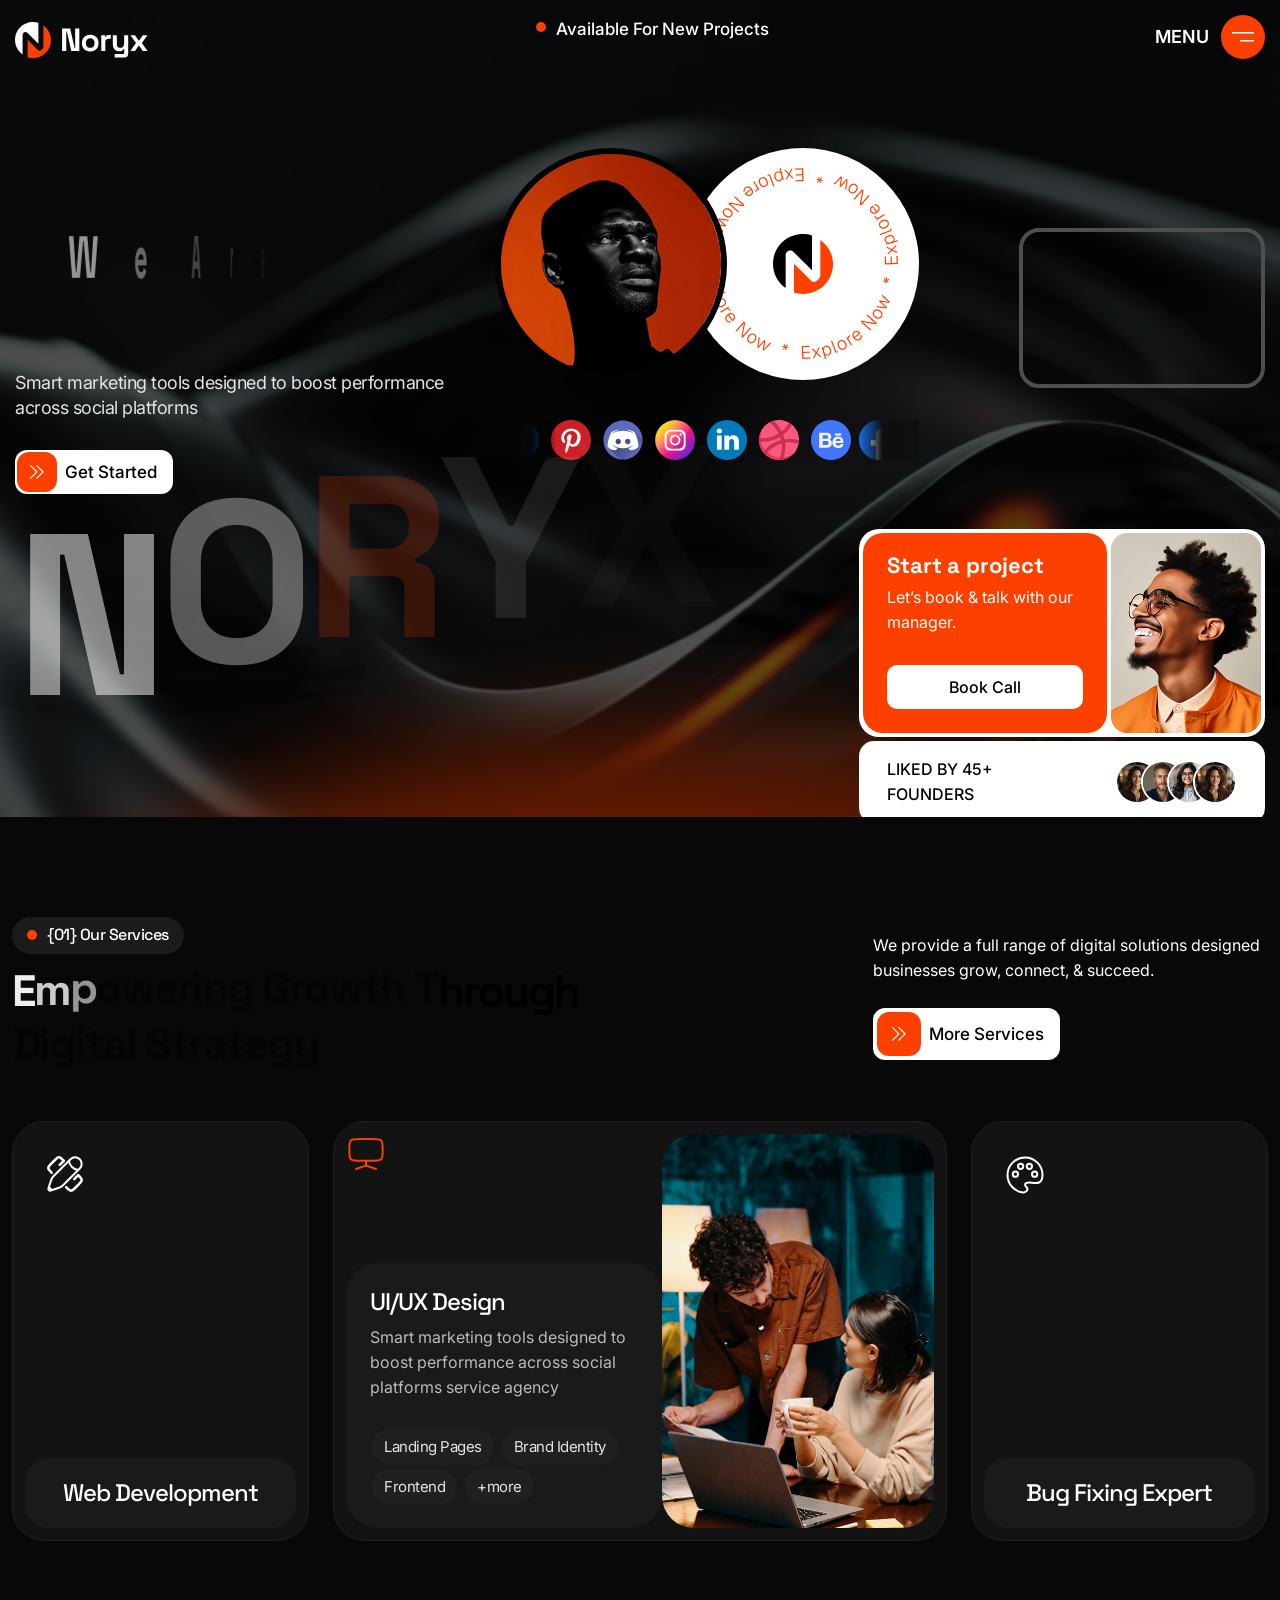
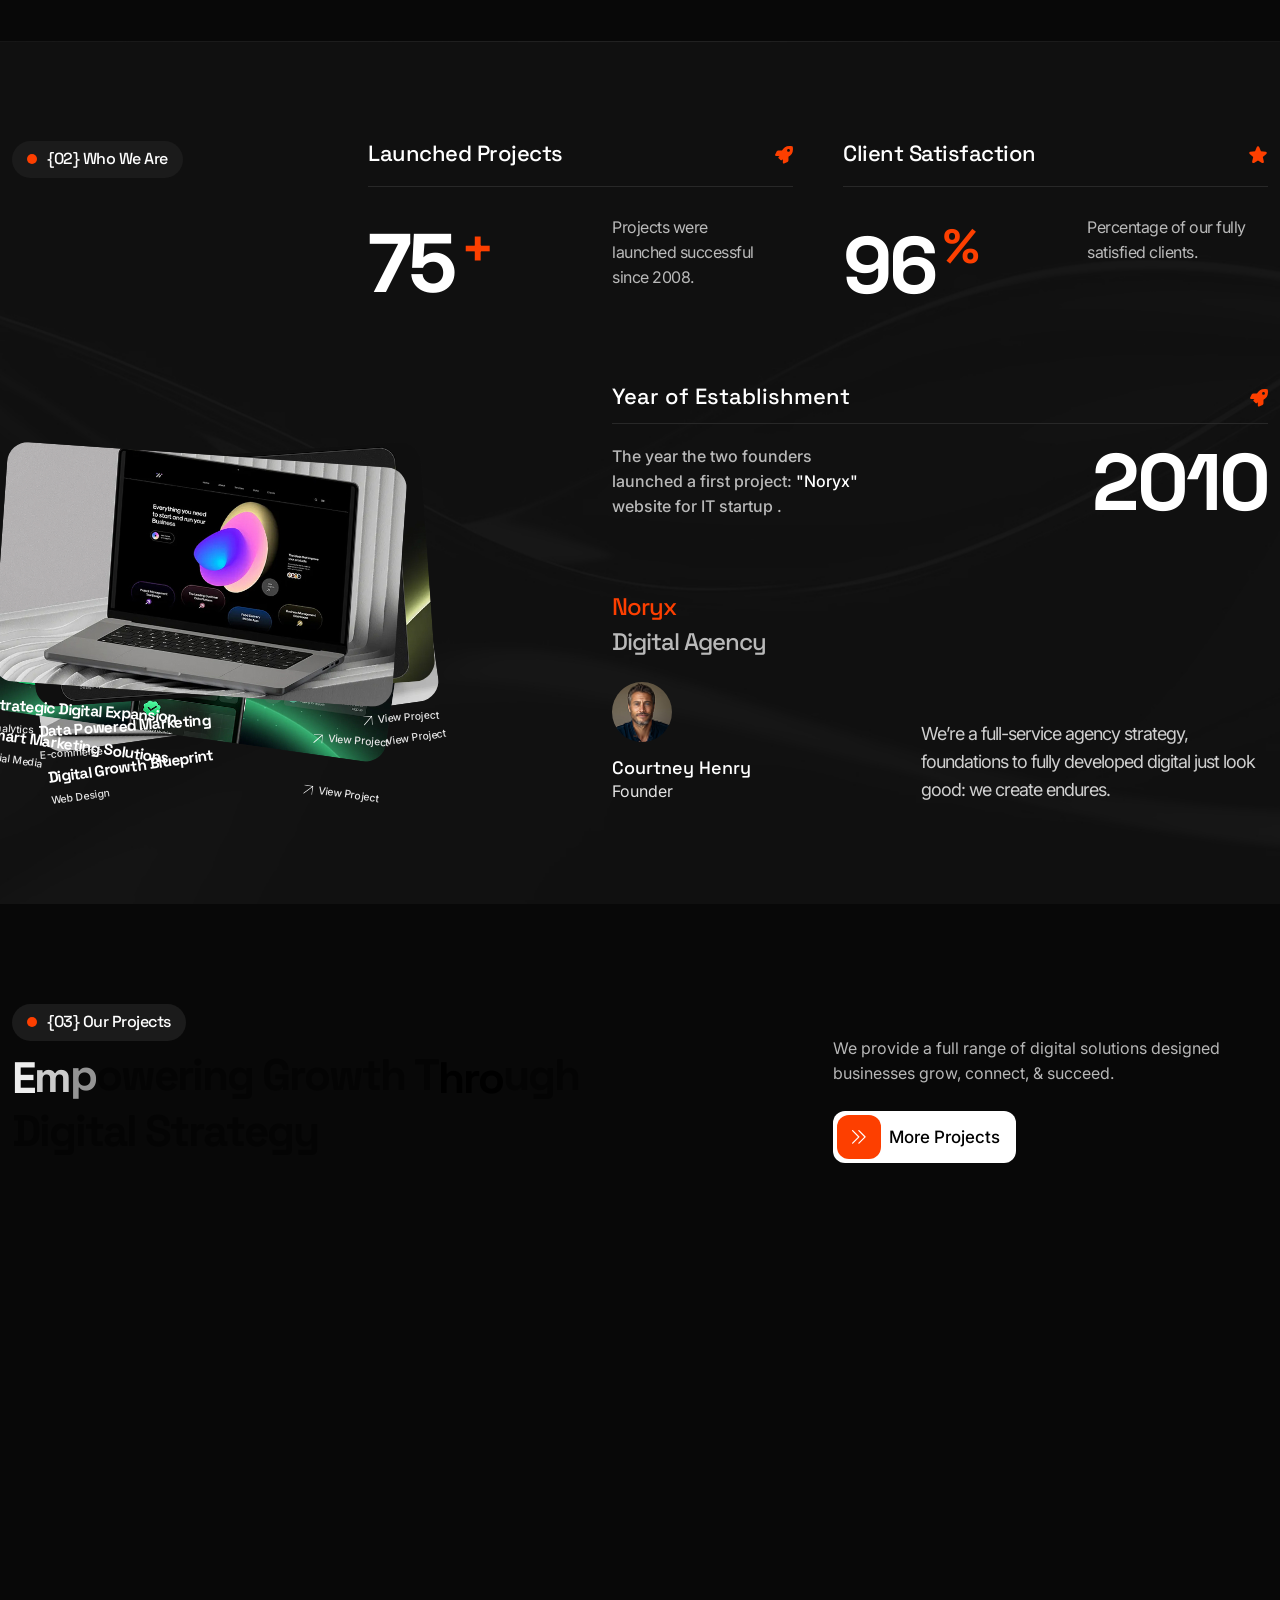
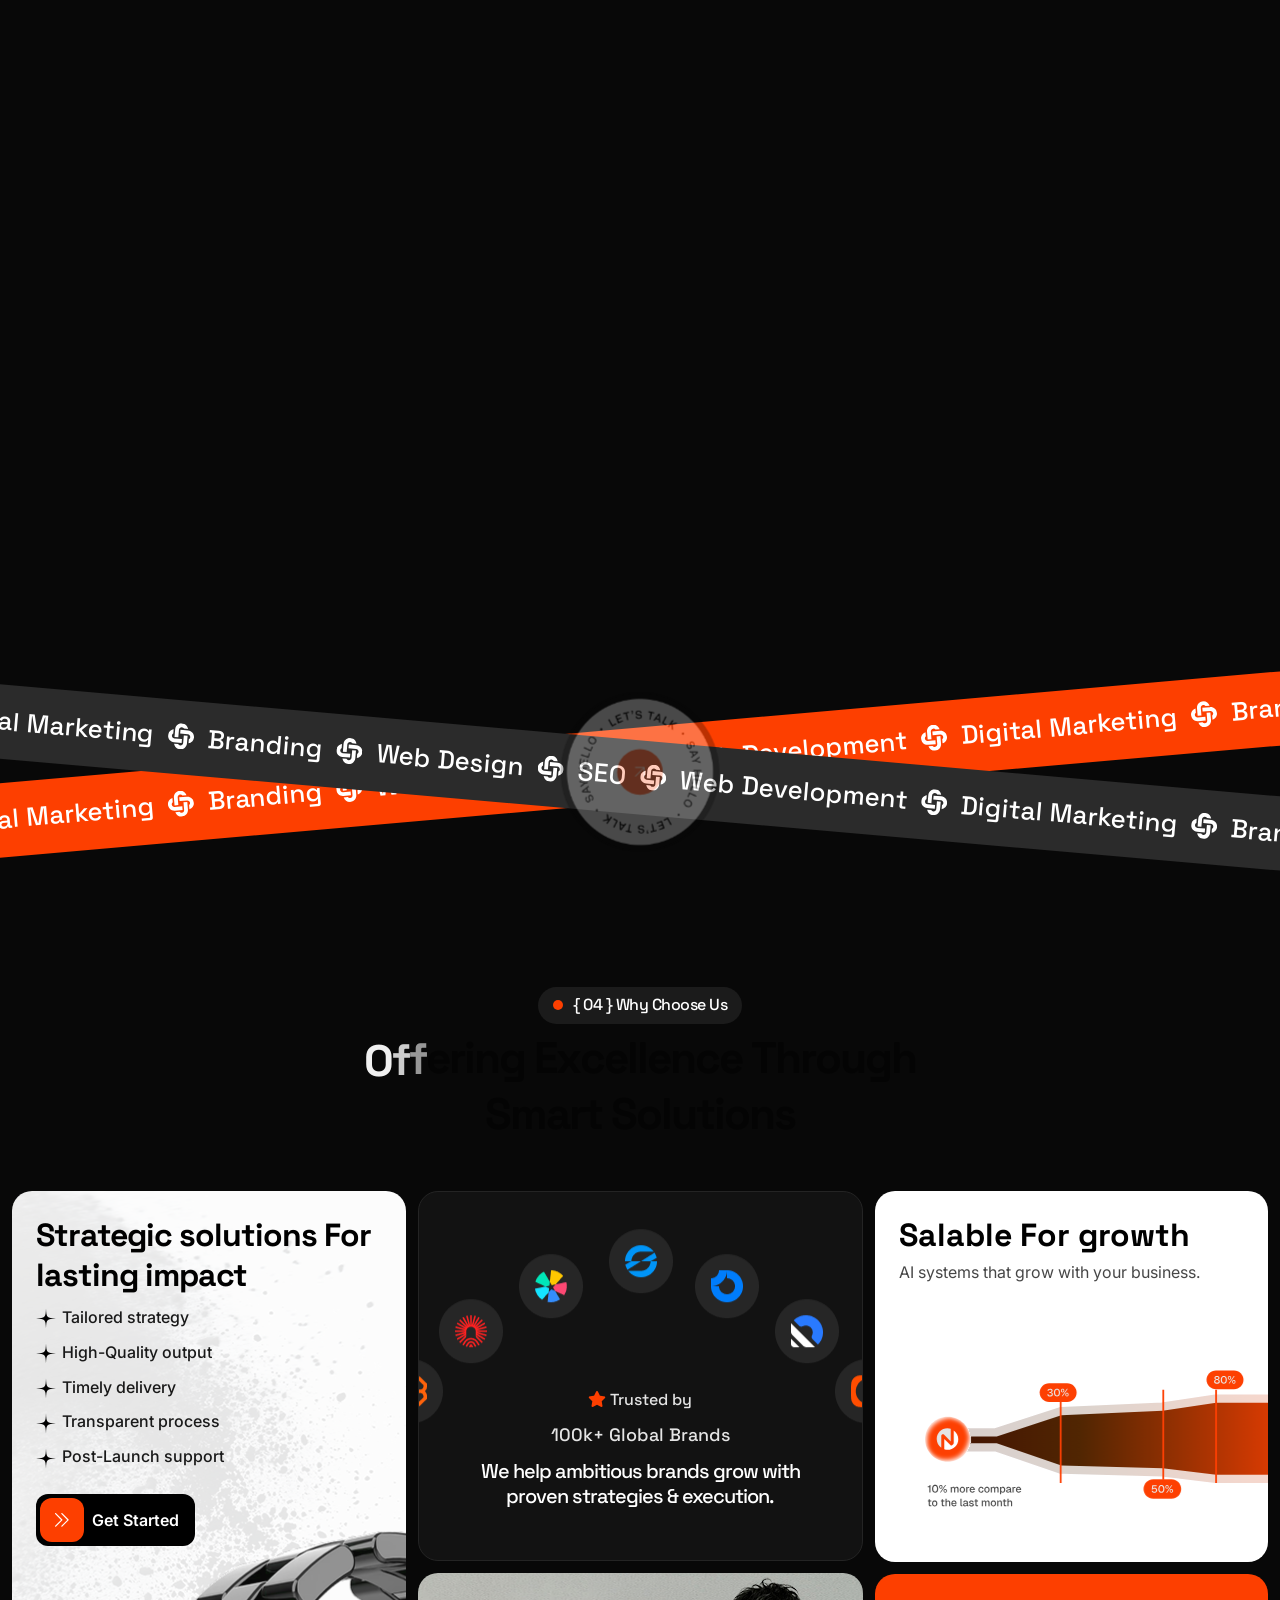
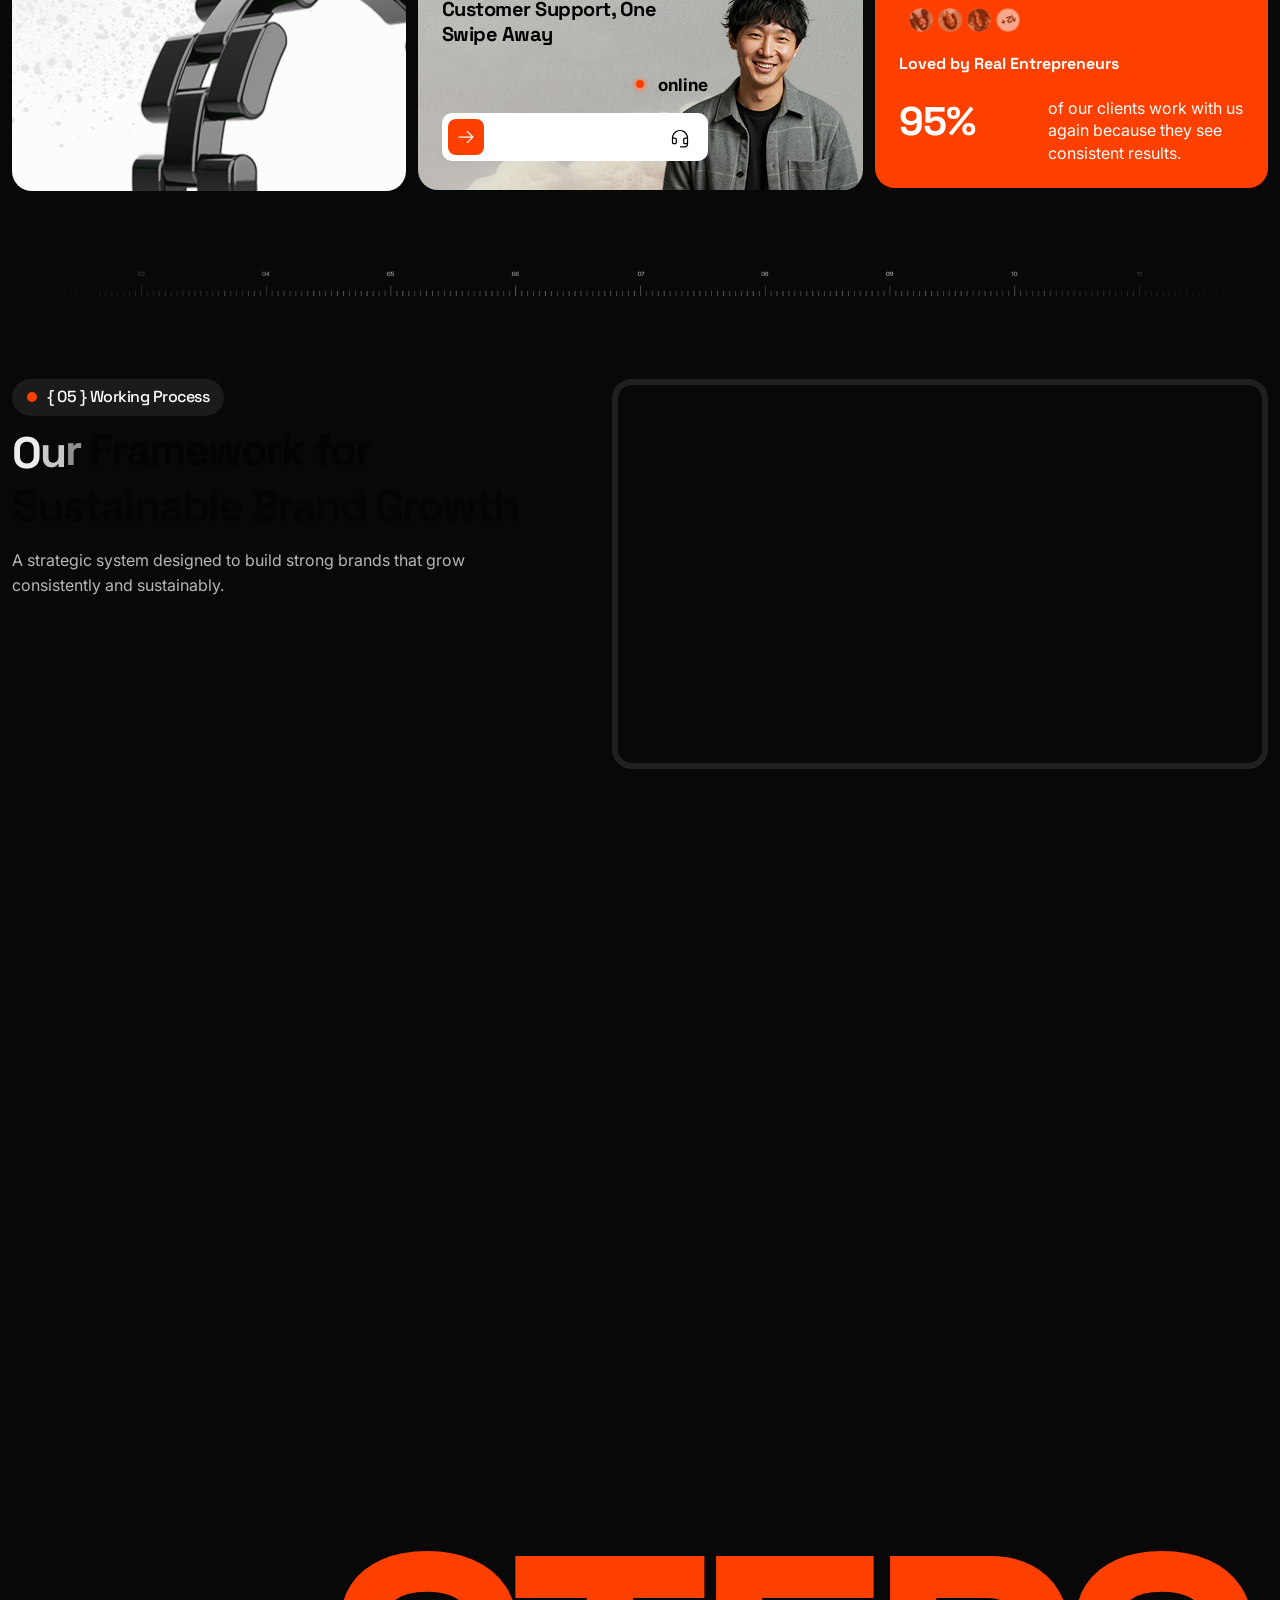
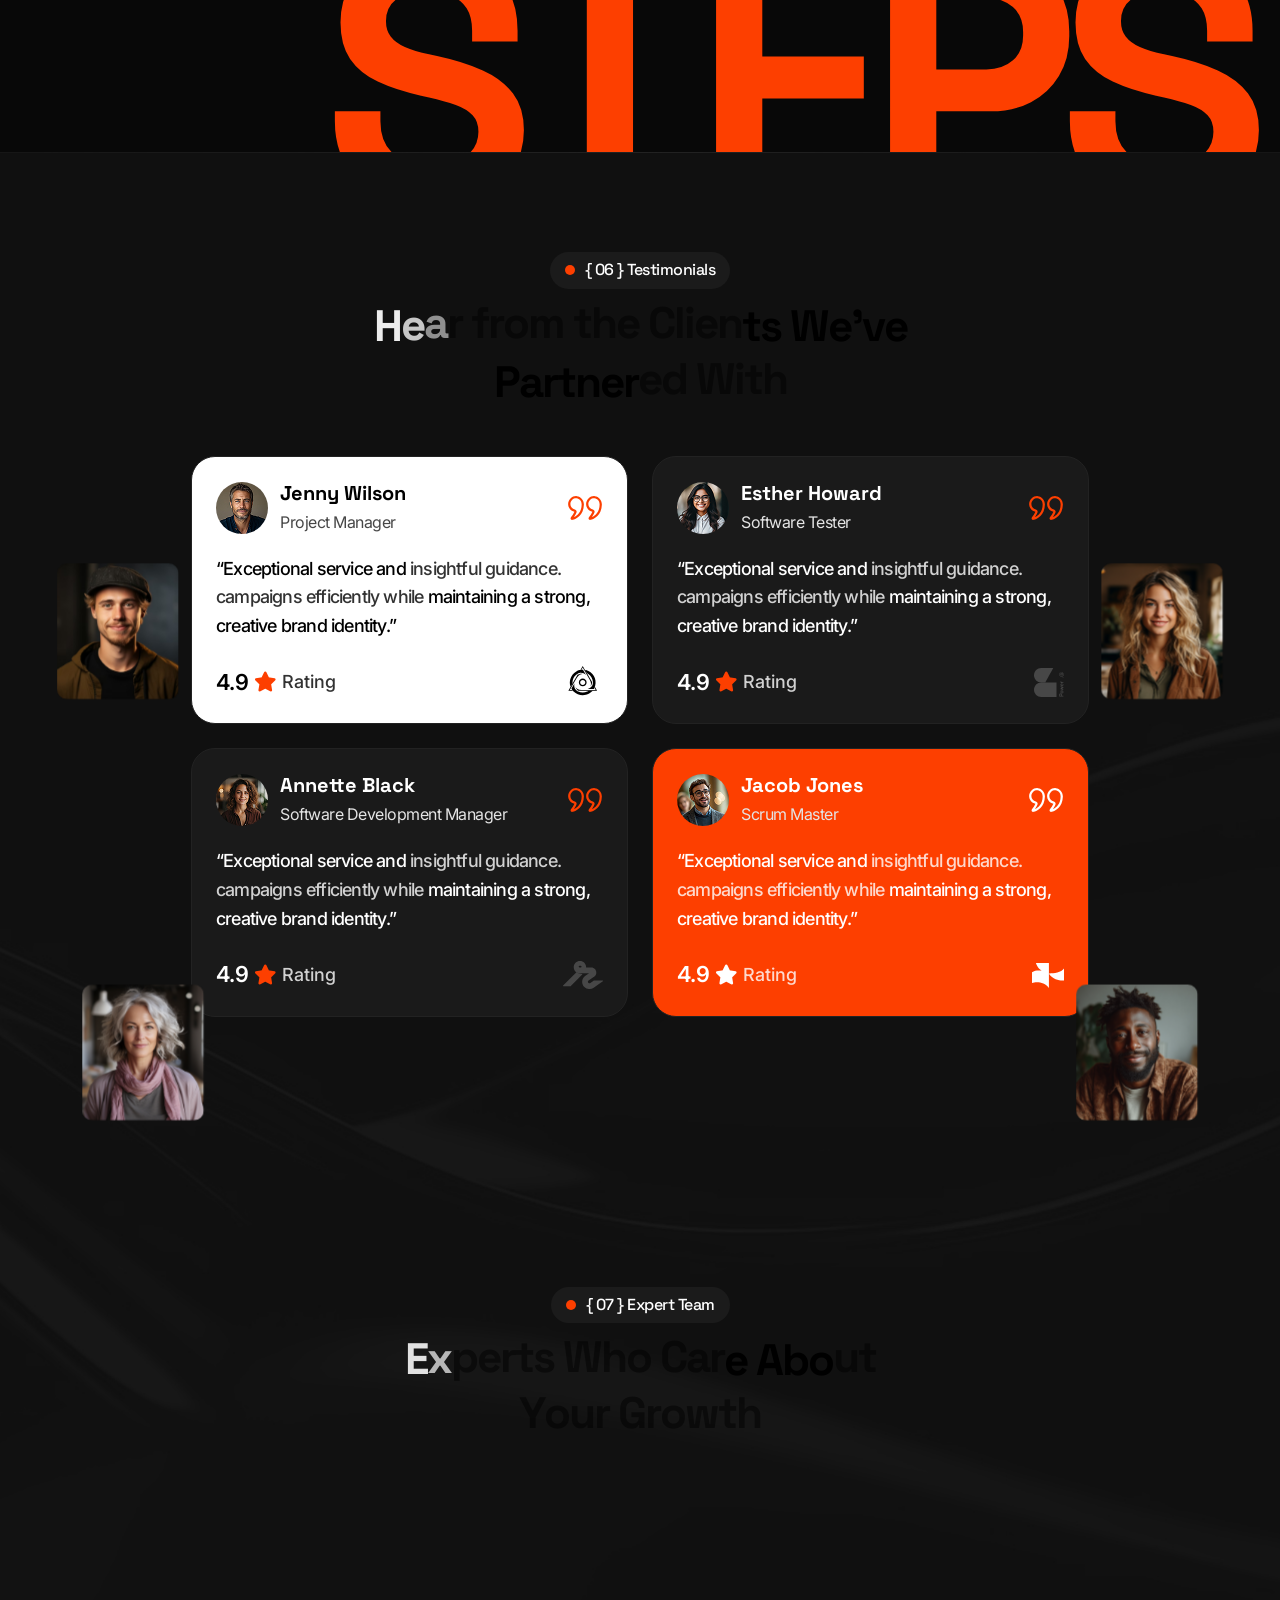
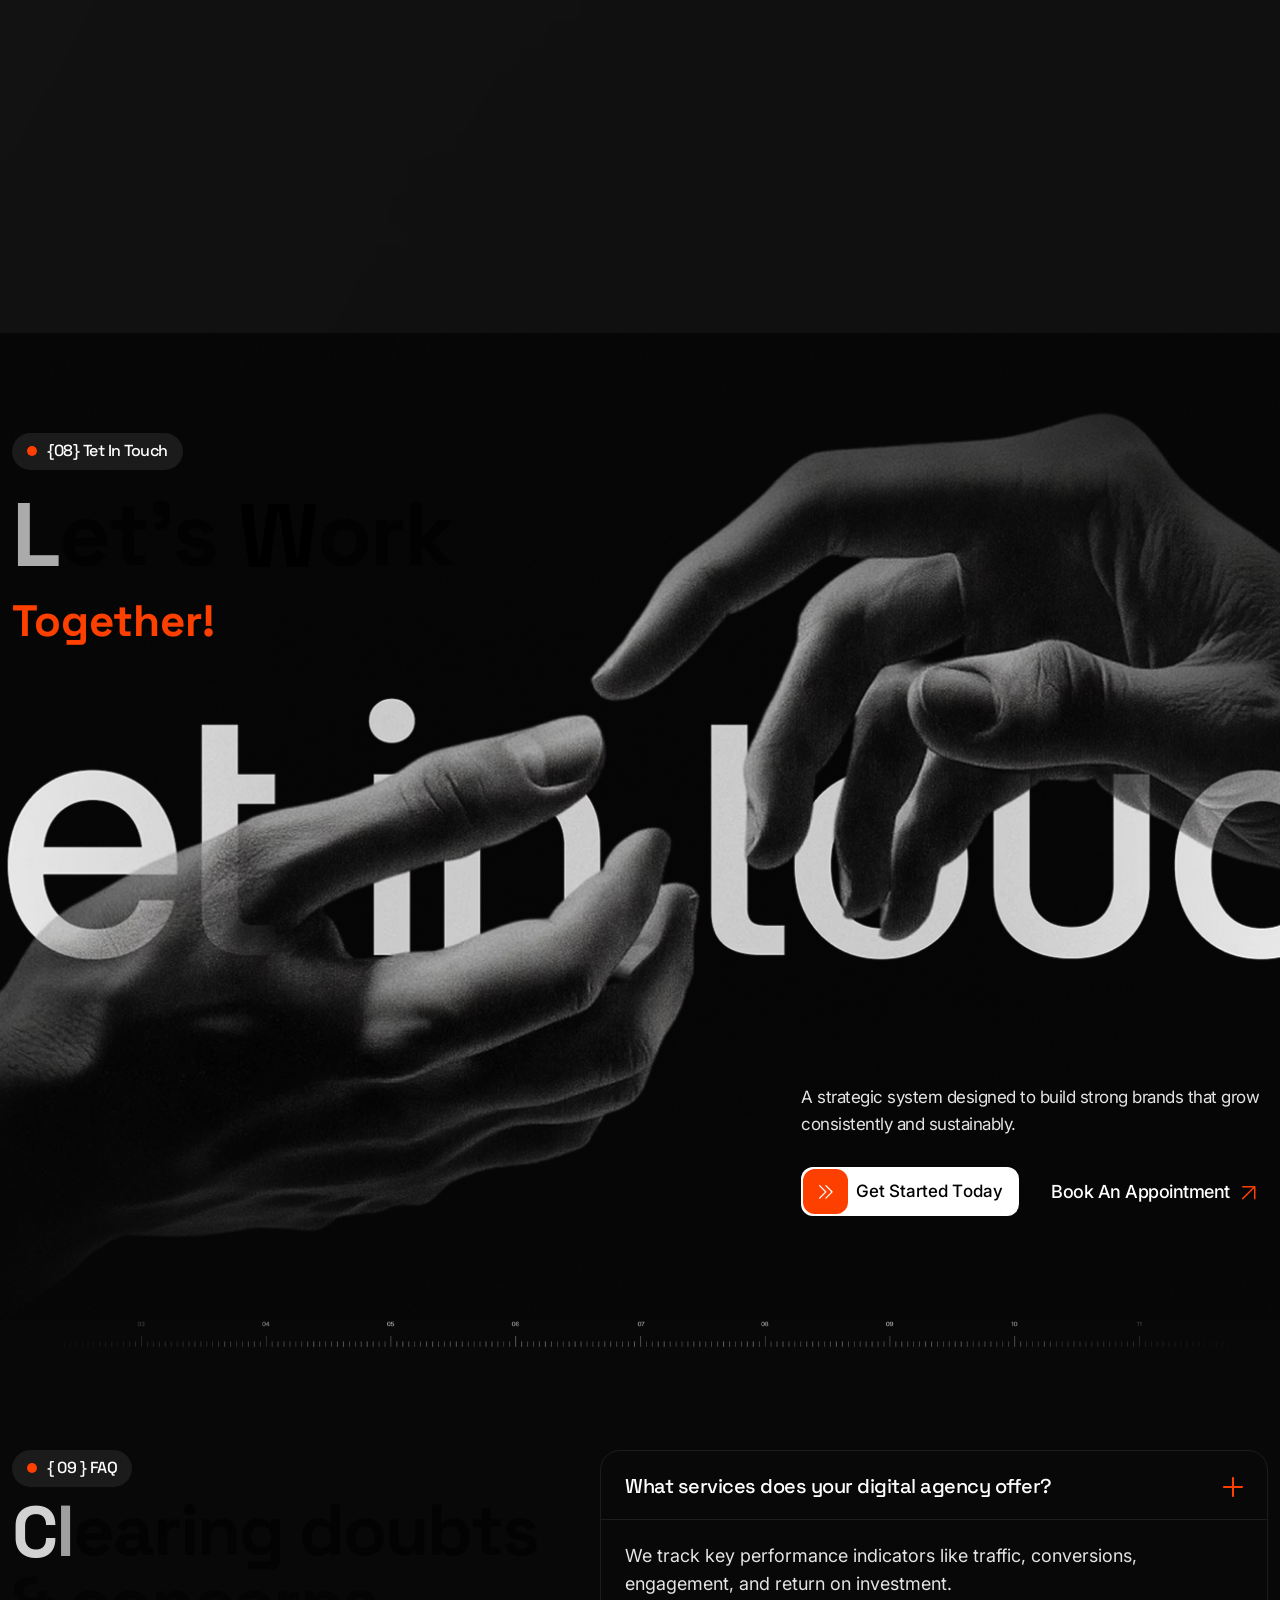
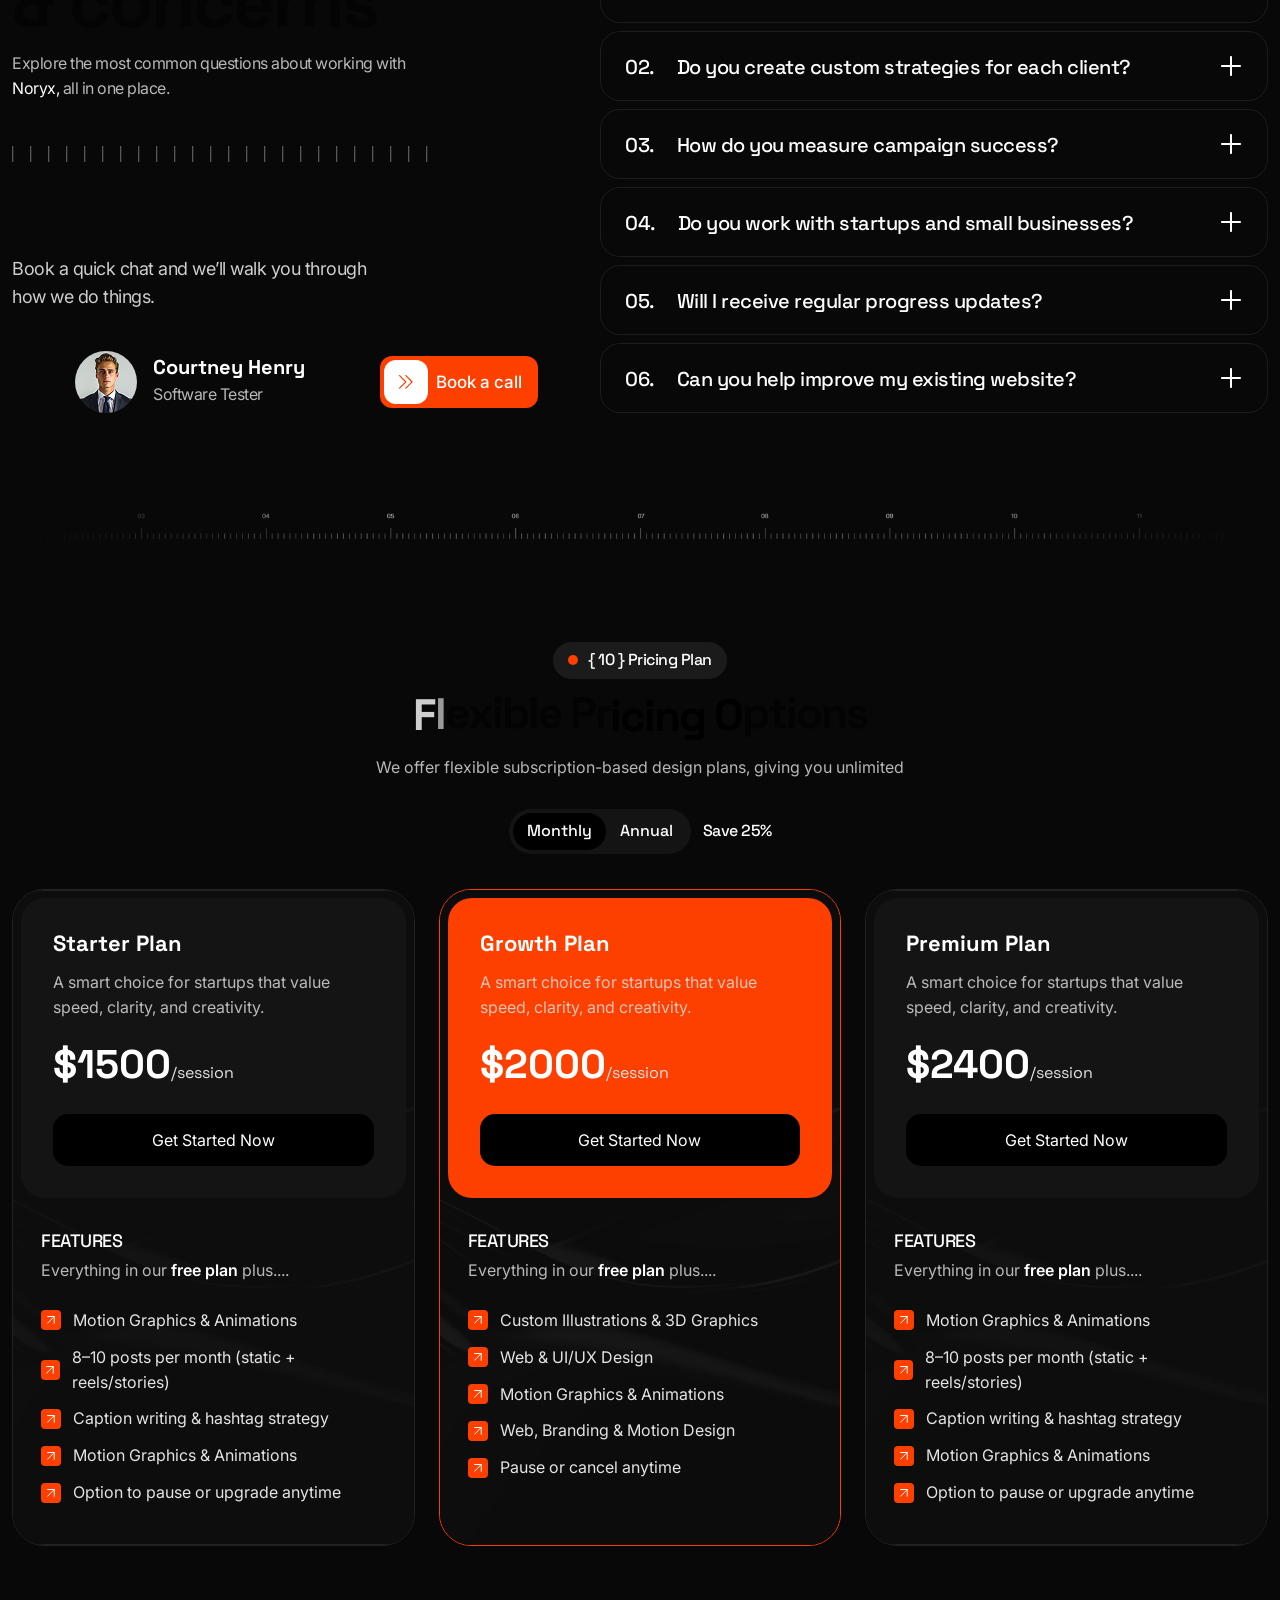
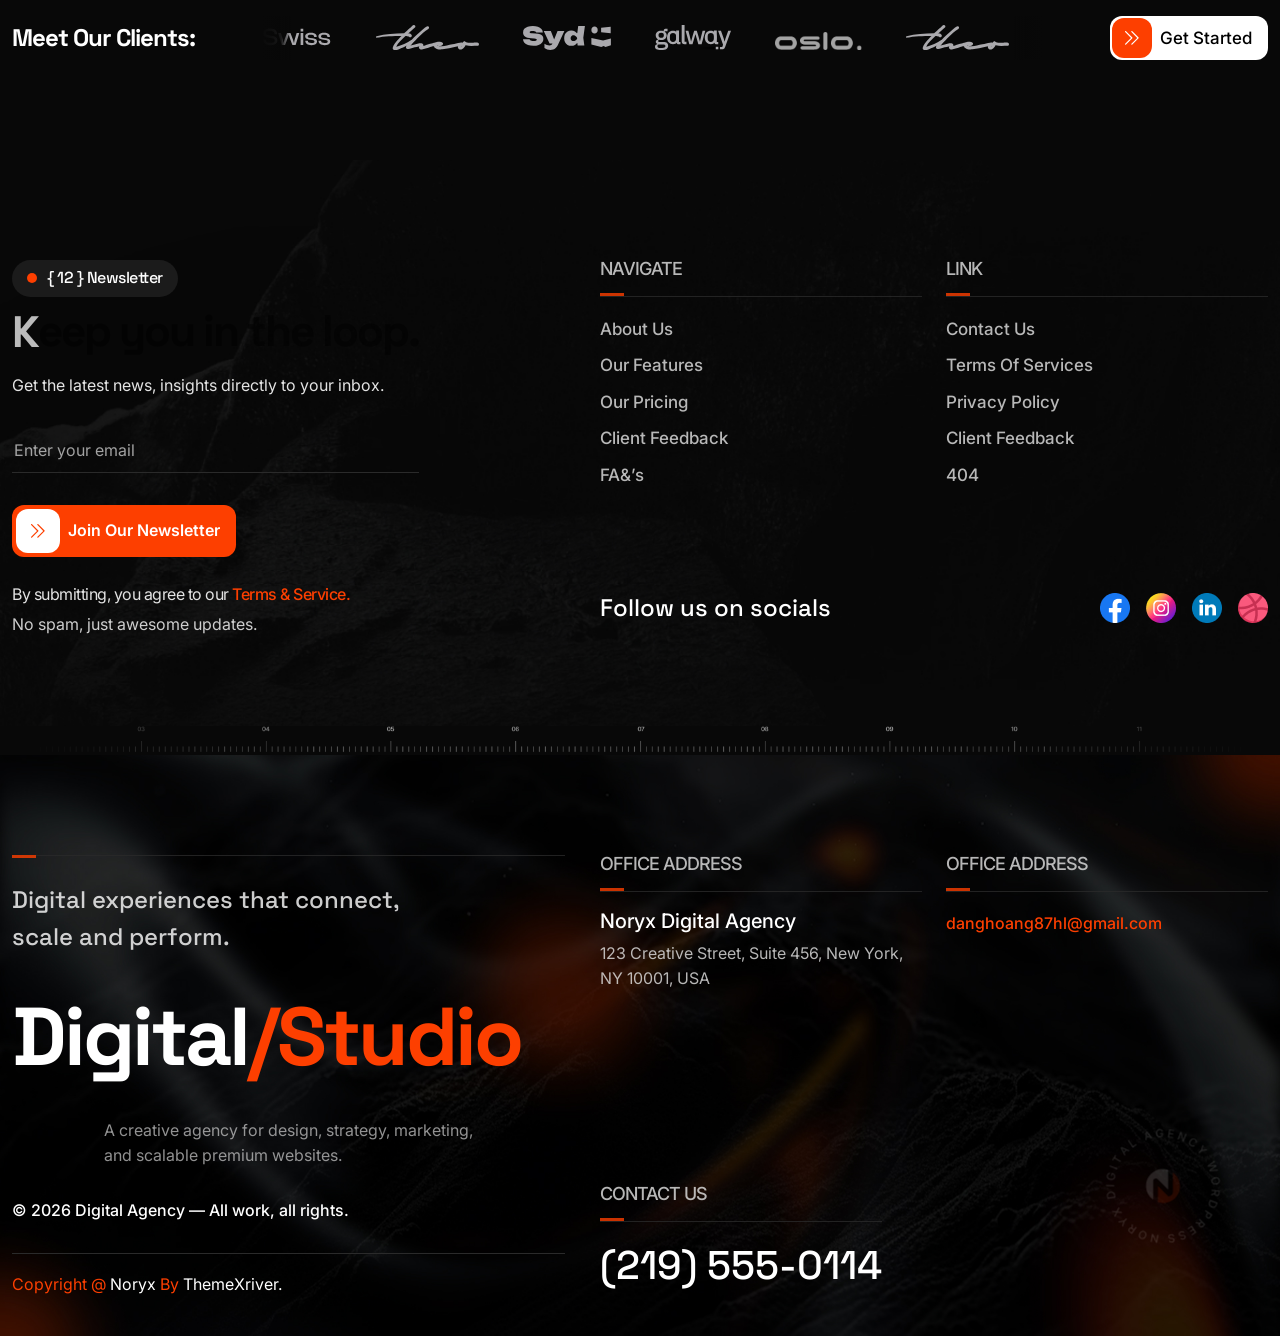
==== commit 38da1cc4: "100% 100%" ====
--- a/index-2.html
+++ b/index-2.html
@@ -56,12 +56,12 @@
 
   <!-- Start of Header section
     ============================================= -->
-    <section id="nx-hero2" class="nx-hero2-sec position-relative">
+    <section id="nx-hero2" class="nx-hero2-sec over-hidden position-relative">
     	<div class="nx-hero2-bg img-cover position-absolute"><img src="assets/img/hero/hero-bg2.jpg" alt=""></div>
     	<div class="nx-hero2-content">
     		<div class="nx-hero2-top d-flex justify-content-between">
     			<div class="nx-hero2-text headline pera-content">
-    				<h1 class="hero_title">We Are <span>Digital</span>
+    				<h1 class="hero_title nx_hero_title hero_title_1">We Are <span>Digital</span>
     				Agency</h1>
     				<p>Smart marketing tools designed to boost performance
     				across social platforms</p>
@@ -83,7 +83,7 @@
     					<div class="item-img">
     						<img src="assets/img/hero/hr2.jpg" alt="">
     					</div>
-    					<div class="item-img position-relative">
+    					<div class="item-img2 ver_2 position-relative">
     						<div class="inner-img">
     							<img src="assets/img/hero/hr3.png" alt="">
     						</div>
@@ -108,7 +108,7 @@
     			</div>
     		</div>
     		<div class="nx-hero2-bottom d-flex justify-content-between mt-35">
-    			<div class="nx-hr2-btm-text text-uppercase">
+    			<div class="nx-hr2-btm-text ftr_bottom-text ftr_bottom-text_3 text-uppercase">
     				No<span>r</span>yx
     			</div>
     			<div class="nx-start-project">
@@ -121,7 +121,7 @@
     						</div>
     						<a href="#">Book Call</a>
     					</div>
-    					<div class="item-img">
+    					<div class="item-img img-cover">
     						<img src="assets/img/hero/hr4.jpg" alt="">
     					</div>
     				</div>
@@ -149,7 +149,7 @@
     ============================================= -->
     <section id="nx-ser2" class="nx-ser2-sec pt-100 pb-100">
     	<div class="container">
-    		<div class="nx-ser2-top d-flex justify-content-between align-items-center">
+    		<div class="nx-ser2-top flex-wrap d-flex justify-content-between align-items-center">
     			<div class="nx-sec-title1 ver_2 headline">
     				<div class="subtitle">
     					{01} Our Services
@@ -209,7 +209,7 @@
     							</div>
     						</div>
     					</div>
-    					<div class="item-img">
+    					<div class="item-img img-cover">
     						<img src="assets/img/service/ser6.jpg" alt="">
     					</div>
     				</div>
@@ -218,26 +218,22 @@
     				<div class="front-part d-flex justify-content-between">
     					<div class="item-icon">
     						<svg width="40" height="40" viewBox="0 0 40 40" fill="none" xmlns="http://www.w3.org/2000/svg">
-    							<path d="M22.0879 32.3744C21.5997 31.8863 20.8082 31.8863 20.32 32.3744C19.8319 32.8627 19.8319 33.6542 20.32 34.1423L22.0879 32.3744ZM5.85709 19.6793C6.34526 20.1674 7.13671 20.1674 7.62486 19.6793C8.11303 19.1912 8.11303 18.3997 7.62486 17.9114L5.85709 19.6793ZM18.7935 6.74293L19.6774 7.62681C19.9117 7.3924 20.0435 7.07445 20.0435 6.74293C20.0435 6.41141 19.9117 6.09346 19.6774 5.85905L18.7935 6.74293ZM33.2564 21.2058L34.1404 20.3219C33.9059 20.0877 33.5879 19.9558 33.2564 19.9558C32.9249 19.9558 32.607 20.0877 32.3725 20.3219L33.2564 21.2058ZM13.8921 9.87654C13.4039 10.3647 13.4039 11.1561 13.8921 11.6443C14.3802 12.1325 15.1717 12.1325 15.6599 11.6443L13.8921 9.87654ZM28.355 24.3394C27.8669 24.8277 27.8669 25.6192 28.355 26.1073C28.8432 26.5954 29.6347 26.5954 30.1229 26.1073L28.355 24.3394ZM8.26759 5.85905L5.85709 8.26955L7.62486 10.0373L10.0354 7.62681L8.26759 5.85905ZM31.7299 34.1423L34.1404 31.7318L32.3725 29.9639L29.962 32.3744L31.7299 34.1423ZM20.32 34.1423C21.4314 35.2537 22.3519 36.1778 23.1789 36.8088C24.0349 37.4618 24.9357 37.9173 26.0249 37.9173V35.4173C25.702 35.4173 25.3289 35.3047 24.6954 34.8213C24.033 34.3159 23.2492 33.5358 22.0879 32.3744L20.32 34.1423ZM29.962 32.3744C28.8007 33.5358 28.0169 34.3159 27.3545 34.8213C26.721 35.3047 26.3477 35.4173 26.0249 35.4173V37.9173C27.1142 37.9173 28.015 37.4618 28.8709 36.8088C29.6979 36.1778 30.6185 35.2537 31.7299 34.1423L29.962 32.3744ZM5.85709 8.26955C4.74576 9.38089 3.82148 10.3014 3.19049 11.1284C2.53749 11.9843 2.08203 12.8852 2.08203 13.9744H4.58203C4.58203 13.6515 4.69471 13.2783 5.17804 12.6449C5.68338 11.9825 6.46356 11.1986 7.62486 10.0373L5.85709 8.26955ZM7.62486 17.9114C6.46356 16.7502 5.68338 15.9663 5.17804 15.3039C4.69471 14.6704 4.58203 14.2972 4.58203 13.9744H2.08203C2.08203 15.0637 2.53749 15.9645 3.19049 16.8204C3.82148 17.6474 4.74576 18.5679 5.85709 19.6793L7.62486 17.9114ZM19.6774 5.85905C18.566 4.74771 17.6455 3.82343 16.8185 3.19245C15.9626 2.53945 15.0616 2.08398 13.9725 2.08398V4.58398C14.2952 4.58398 14.6685 4.69666 15.302 5.18C15.9644 5.68533 16.7482 6.46551 17.9095 7.62681L19.6774 5.85905ZM10.0354 7.62681C11.1967 6.46551 11.9806 5.68533 12.6429 5.18C13.2764 4.69668 13.6496 4.58398 13.9725 4.58398V2.08398C12.8832 2.08398 11.9823 2.53945 11.1265 3.19245C10.2995 3.82343 9.37893 4.74771 8.26759 5.85905L10.0354 7.62681ZM32.3725 22.0898C33.5339 23.2512 34.314 24.0349 34.8194 24.6973C35.3027 25.3308 35.4154 25.7039 35.4154 26.0268H37.9154C37.9154 24.9377 37.4599 24.0368 36.8069 23.1808C36.1759 22.3538 35.2517 21.4333 34.1404 20.3219L32.3725 22.0898ZM34.1404 31.7318C35.2517 30.6204 36.1759 29.6998 36.8069 28.8728C37.4599 28.0169 37.9154 27.1162 37.9154 26.0268H35.4154C35.4154 26.3497 35.3027 26.7229 34.8194 27.3564C34.314 28.0188 33.5339 28.8027 32.3725 29.9639L34.1404 31.7318ZM17.9095 5.85905L13.8921 9.87654L15.6599 11.6443L19.6774 7.62681L17.9095 5.85905ZM32.3725 20.3219L28.355 24.3394L30.1229 26.1073L34.1404 22.0898L32.3725 20.3219Z" fill="white"/>
-    							<path d="M6.99522 36.1309L8.33203 35.6853L12.464 34.3079C13.7546 33.8778 14.3999 33.6628 15.007 33.3736C15.7231 33.0322 16.4001 32.6138 17.0257 32.1258C17.556 31.7122 18.0369 31.2312 18.9989 30.2693L33.2009 16.0672L34.7457 14.5224C37.3052 11.9629 37.3052 7.81313 34.7457 5.25363C32.1862 2.6941 28.0364 2.6941 25.4769 5.25363L23.9322 6.79843L9.73006 21.0006C8.76813 21.9626 8.28716 22.4433 7.87352 22.9737C7.38557 23.5993 6.96726 24.2762 6.62593 24.9923C6.33658 25.5996 6.12149 26.2448 5.69129 27.5353L4.31398 31.6673L3.86838 33.0042M6.99522 36.1309L5.65842 36.5767C5.02332 36.7883 4.32313 36.6229 3.84974 36.1497C3.37636 35.6762 3.21108 34.9759 3.42278 34.3409L3.86838 33.0042M6.99522 36.1309L3.86838 33.0042" stroke="white" stroke-width="2"/>
-    							<path d="M23.9336 6.79688C23.9336 6.79688 24.1267 10.0796 27.0232 12.9761C29.9197 15.8726 33.2023 16.0657 33.2023 16.0657" stroke="white" stroke-width="2"/>
+    							<path d="M3.33203 15C3.33203 10.286 3.33203 7.92894 4.79649 6.46446C6.26096 5 8.61798 5 13.332 5H26.6654C31.3794 5 33.7364 5 35.2009 6.46446C36.6654 7.92894 36.6654 10.286 36.6654 15V16.6666C36.6654 21.3806 36.6654 23.7376 35.2009 25.2021C33.7364 26.6666 31.3794 26.6666 26.6654 26.6666H13.332C8.61798 26.6666 6.26096 26.6666 4.79649 25.2021C3.33203 23.7376 3.33203 21.3806 3.33203 16.6666V15Z" stroke="#fff" stroke-width="2"/>
+    							<path d="M20 31.6666V27.5M20 31.6666L30 35M20 31.6666L10 35" stroke="#fff" stroke-width="2" stroke-linecap="round"/>
     						</svg>
     					</div>
     					<div class="item-text headline">
-    						<h3><a href="#">Web Development</a></h3>
+    						<h3><a href="#">UI/UX Design</a></h3>
     					</div>
     				</div>
     				<div class="back-part d-flex">
     					<div class="item-text d-flex justify-content-between flex-wrap">
-    						<div class="item-icon">
-    							<svg width="40" height="40" viewBox="0 0 40 40" fill="none" xmlns="http://www.w3.org/2000/svg">
-    								<path d="M22.0879 32.3744C21.5997 31.8863 20.8082 31.8863 20.32 32.3744C19.8319 32.8627 19.8319 33.6542 20.32 34.1423L22.0879 32.3744ZM5.85709 19.6793C6.34526 20.1674 7.13671 20.1674 7.62486 19.6793C8.11303 19.1912 8.11303 18.3997 7.62486 17.9114L5.85709 19.6793ZM18.7935 6.74293L19.6774 7.62681C19.9117 7.3924 20.0435 7.07445 20.0435 6.74293C20.0435 6.41141 19.9117 6.09346 19.6774 5.85905L18.7935 6.74293ZM33.2564 21.2058L34.1404 20.3219C33.9059 20.0877 33.5879 19.9558 33.2564 19.9558C32.9249 19.9558 32.607 20.0877 32.3725 20.3219L33.2564 21.2058ZM13.8921 9.87654C13.4039 10.3647 13.4039 11.1561 13.8921 11.6443C14.3802 12.1325 15.1717 12.1325 15.6599 11.6443L13.8921 9.87654ZM28.355 24.3394C27.8669 24.8277 27.8669 25.6192 28.355 26.1073C28.8432 26.5954 29.6347 26.5954 30.1229 26.1073L28.355 24.3394ZM8.26759 5.85905L5.85709 8.26955L7.62486 10.0373L10.0354 7.62681L8.26759 5.85905ZM31.7299 34.1423L34.1404 31.7318L32.3725 29.9639L29.962 32.3744L31.7299 34.1423ZM20.32 34.1423C21.4314 35.2537 22.3519 36.1778 23.1789 36.8088C24.0349 37.4618 24.9357 37.9173 26.0249 37.9173V35.4173C25.702 35.4173 25.3289 35.3047 24.6954 34.8213C24.033 34.3159 23.2492 33.5358 22.0879 32.3744L20.32 34.1423ZM29.962 32.3744C28.8007 33.5358 28.0169 34.3159 27.3545 34.8213C26.721 35.3047 26.3477 35.4173 26.0249 35.4173V37.9173C27.1142 37.9173 28.015 37.4618 28.8709 36.8088C29.6979 36.1778 30.6185 35.2537 31.7299 34.1423L29.962 32.3744ZM5.85709 8.26955C4.74576 9.38089 3.82148 10.3014 3.19049 11.1284C2.53749 11.9843 2.08203 12.8852 2.08203 13.9744H4.58203C4.58203 13.6515 4.69471 13.2783 5.17804 12.6449C5.68338 11.9825 6.46356 11.1986 7.62486 10.0373L5.85709 8.26955ZM7.62486 17.9114C6.46356 16.7502 5.68338 15.9663 5.17804 15.3039C4.69471 14.6704 4.58203 14.2972 4.58203 13.9744H2.08203C2.08203 15.0637 2.53749 15.9645 3.19049 16.8204C3.82148 17.6474 4.74576 18.5679 5.85709 19.6793L7.62486 17.9114ZM19.6774 5.85905C18.566 4.74771 17.6455 3.82343 16.8185 3.19245C15.9626 2.53945 15.0616 2.08398 13.9725 2.08398V4.58398C14.2952 4.58398 14.6685 4.69666 15.302 5.18C15.9644 5.68533 16.7482 6.46551 17.9095 7.62681L19.6774 5.85905ZM10.0354 7.62681C11.1967 6.46551 11.9806 5.68533 12.6429 5.18C13.2764 4.69668 13.6496 4.58398 13.9725 4.58398V2.08398C12.8832 2.08398 11.9823 2.53945 11.1265 3.19245C10.2995 3.82343 9.37893 4.74771 8.26759 5.85905L10.0354 7.62681ZM32.3725 22.0898C33.5339 23.2512 34.314 24.0349 34.8194 24.6973C35.3027 25.3308 35.4154 25.7039 35.4154 26.0268H37.9154C37.9154 24.9377 37.4599 24.0368 36.8069 23.1808C36.1759 22.3538 35.2517 21.4333 34.1404 20.3219L32.3725 22.0898ZM34.1404 31.7318C35.2517 30.6204 36.1759 29.6998 36.8069 28.8728C37.4599 28.0169 37.9154 27.1162 37.9154 26.0268H35.4154C35.4154 26.3497 35.3027 26.7229 34.8194 27.3564C34.314 28.0188 33.5339 28.8027 32.3725 29.9639L34.1404 31.7318ZM17.9095 5.85905L13.8921 9.87654L15.6599 11.6443L19.6774 7.62681L17.9095 5.85905ZM32.3725 20.3219L28.355 24.3394L30.1229 26.1073L34.1404 22.0898L32.3725 20.3219Z" fill="#FD3F00"/>
-    								<path d="M6.99522 36.1309L8.33203 35.6853L12.464 34.3079C13.7546 33.8778 14.3999 33.6628 15.007 33.3736C15.7231 33.0322 16.4001 32.6138 17.0257 32.1258C17.556 31.7122 18.0369 31.2312 18.9989 30.2693L33.2009 16.0672L34.7457 14.5224C37.3052 11.9629 37.3052 7.81313 34.7457 5.25363C32.1862 2.6941 28.0364 2.6941 25.4769 5.25363L23.9322 6.79843L9.73006 21.0006C8.76813 21.9626 8.28716 22.4433 7.87352 22.9737C7.38557 23.5993 6.96726 24.2762 6.62593 24.9923C6.33658 25.5996 6.12149 26.2448 5.69129 27.5353L4.31398 31.6673L3.86838 33.0042M6.99522 36.1309L5.65842 36.5767C5.02332 36.7883 4.32313 36.6229 3.84974 36.1497C3.37636 35.6762 3.21108 34.9759 3.42278 34.3409L3.86838 33.0042M6.99522 36.1309L3.86838 33.0042" stroke="#FD3F00" stroke-width="2"/>
-    								<path d="M23.9336 6.79688C23.9336 6.79688 24.1267 10.0796 27.0232 12.9761C29.9197 15.8726 33.2023 16.0657 33.2023 16.0657" stroke="#FD3F00" stroke-width="2"/>
-    							</svg> 
-    						</div>
+    						<svg width="40" height="40" viewBox="0 0 40 40" fill="none" xmlns="http://www.w3.org/2000/svg">
+    							<path d="M3.33203 15C3.33203 10.286 3.33203 7.92894 4.79649 6.46446C6.26096 5 8.61798 5 13.332 5H26.6654C31.3794 5 33.7364 5 35.2009 6.46446C36.6654 7.92894 36.6654 10.286 36.6654 15V16.6666C36.6654 21.3806 36.6654 23.7376 35.2009 25.2021C33.7364 26.6666 31.3794 26.6666 26.6654 26.6666H13.332C8.61798 26.6666 6.26096 26.6666 4.79649 25.2021C3.33203 23.7376 3.33203 21.3806 3.33203 16.6666V15Z" stroke="#FD3F00" stroke-width="2"/>
+    							<path d="M20 31.6666V27.5M20 31.6666L30 35M20 31.6666L10 35" stroke="#FD3F00" stroke-width="2" stroke-linecap="round"/>
+    						</svg>
     						<div class="title-text headline pera-content">
-    							<h3><a href="#">Web Development</a></h3>
+    							<h3><a href="#">UI/UX Design</a></h3>
     							<p>Smart marketing tools designed 
     								to boost performance across social
     							platforms service agency</p>
@@ -249,7 +245,7 @@
     							</div>
     						</div>
     					</div>
-    					<div class="item-img">
+    					<div class="item-img img-cover">
     						<img src="assets/img/service/ser6.jpg" alt="">
     					</div>
     				</div>
@@ -257,27 +253,31 @@
     			<div class="nx-ser2-item nx_item_active">
     				<div class="front-part d-flex justify-content-between">
     					<div class="item-icon">
-    						<svg width="40" height="40" viewBox="0 0 40 40" fill="none" xmlns="http://www.w3.org/2000/svg">
-    							<path d="M22.0879 32.3744C21.5997 31.8863 20.8082 31.8863 20.32 32.3744C19.8319 32.8627 19.8319 33.6542 20.32 34.1423L22.0879 32.3744ZM5.85709 19.6793C6.34526 20.1674 7.13671 20.1674 7.62486 19.6793C8.11303 19.1912 8.11303 18.3997 7.62486 17.9114L5.85709 19.6793ZM18.7935 6.74293L19.6774 7.62681C19.9117 7.3924 20.0435 7.07445 20.0435 6.74293C20.0435 6.41141 19.9117 6.09346 19.6774 5.85905L18.7935 6.74293ZM33.2564 21.2058L34.1404 20.3219C33.9059 20.0877 33.5879 19.9558 33.2564 19.9558C32.9249 19.9558 32.607 20.0877 32.3725 20.3219L33.2564 21.2058ZM13.8921 9.87654C13.4039 10.3647 13.4039 11.1561 13.8921 11.6443C14.3802 12.1325 15.1717 12.1325 15.6599 11.6443L13.8921 9.87654ZM28.355 24.3394C27.8669 24.8277 27.8669 25.6192 28.355 26.1073C28.8432 26.5954 29.6347 26.5954 30.1229 26.1073L28.355 24.3394ZM8.26759 5.85905L5.85709 8.26955L7.62486 10.0373L10.0354 7.62681L8.26759 5.85905ZM31.7299 34.1423L34.1404 31.7318L32.3725 29.9639L29.962 32.3744L31.7299 34.1423ZM20.32 34.1423C21.4314 35.2537 22.3519 36.1778 23.1789 36.8088C24.0349 37.4618 24.9357 37.9173 26.0249 37.9173V35.4173C25.702 35.4173 25.3289 35.3047 24.6954 34.8213C24.033 34.3159 23.2492 33.5358 22.0879 32.3744L20.32 34.1423ZM29.962 32.3744C28.8007 33.5358 28.0169 34.3159 27.3545 34.8213C26.721 35.3047 26.3477 35.4173 26.0249 35.4173V37.9173C27.1142 37.9173 28.015 37.4618 28.8709 36.8088C29.6979 36.1778 30.6185 35.2537 31.7299 34.1423L29.962 32.3744ZM5.85709 8.26955C4.74576 9.38089 3.82148 10.3014 3.19049 11.1284C2.53749 11.9843 2.08203 12.8852 2.08203 13.9744H4.58203C4.58203 13.6515 4.69471 13.2783 5.17804 12.6449C5.68338 11.9825 6.46356 11.1986 7.62486 10.0373L5.85709 8.26955ZM7.62486 17.9114C6.46356 16.7502 5.68338 15.9663 5.17804 15.3039C4.69471 14.6704 4.58203 14.2972 4.58203 13.9744H2.08203C2.08203 15.0637 2.53749 15.9645 3.19049 16.8204C3.82148 17.6474 4.74576 18.5679 5.85709 19.6793L7.62486 17.9114ZM19.6774 5.85905C18.566 4.74771 17.6455 3.82343 16.8185 3.19245C15.9626 2.53945 15.0616 2.08398 13.9725 2.08398V4.58398C14.2952 4.58398 14.6685 4.69666 15.302 5.18C15.9644 5.68533 16.7482 6.46551 17.9095 7.62681L19.6774 5.85905ZM10.0354 7.62681C11.1967 6.46551 11.9806 5.68533 12.6429 5.18C13.2764 4.69668 13.6496 4.58398 13.9725 4.58398V2.08398C12.8832 2.08398 11.9823 2.53945 11.1265 3.19245C10.2995 3.82343 9.37893 4.74771 8.26759 5.85905L10.0354 7.62681ZM32.3725 22.0898C33.5339 23.2512 34.314 24.0349 34.8194 24.6973C35.3027 25.3308 35.4154 25.7039 35.4154 26.0268H37.9154C37.9154 24.9377 37.4599 24.0368 36.8069 23.1808C36.1759 22.3538 35.2517 21.4333 34.1404 20.3219L32.3725 22.0898ZM34.1404 31.7318C35.2517 30.6204 36.1759 29.6998 36.8069 28.8728C37.4599 28.0169 37.9154 27.1162 37.9154 26.0268H35.4154C35.4154 26.3497 35.3027 26.7229 34.8194 27.3564C34.314 28.0188 33.5339 28.8027 32.3725 29.9639L34.1404 31.7318ZM17.9095 5.85905L13.8921 9.87654L15.6599 11.6443L19.6774 7.62681L17.9095 5.85905ZM32.3725 20.3219L28.355 24.3394L30.1229 26.1073L34.1404 22.0898L32.3725 20.3219Z" fill="white"/>
-    							<path d="M6.99522 36.1309L8.33203 35.6853L12.464 34.3079C13.7546 33.8778 14.3999 33.6628 15.007 33.3736C15.7231 33.0322 16.4001 32.6138 17.0257 32.1258C17.556 31.7122 18.0369 31.2312 18.9989 30.2693L33.2009 16.0672L34.7457 14.5224C37.3052 11.9629 37.3052 7.81313 34.7457 5.25363C32.1862 2.6941 28.0364 2.6941 25.4769 5.25363L23.9322 6.79843L9.73006 21.0006C8.76813 21.9626 8.28716 22.4433 7.87352 22.9737C7.38557 23.5993 6.96726 24.2762 6.62593 24.9923C6.33658 25.5996 6.12149 26.2448 5.69129 27.5353L4.31398 31.6673L3.86838 33.0042M6.99522 36.1309L5.65842 36.5767C5.02332 36.7883 4.32313 36.6229 3.84974 36.1497C3.37636 35.6762 3.21108 34.9759 3.42278 34.3409L3.86838 33.0042M6.99522 36.1309L3.86838 33.0042" stroke="white" stroke-width="2"/>
-    							<path d="M23.9336 6.79688C23.9336 6.79688 24.1267 10.0796 27.0232 12.9761C29.9197 15.8726 33.2023 16.0657 33.2023 16.0657" stroke="white" stroke-width="2"/>
+    						<svg width="42" height="42" viewBox="0 0 42 42" fill="none" xmlns="http://www.w3.org/2000/svg">
+    							<path d="M3.5 21.0457C3.5 30.0515 10.2675 37.4727 18.9819 38.476C20.2678 38.624 21.5141 38.0758 22.4293 37.1582C23.573 36.0116 23.573 34.1528 22.4293 33.0062C21.5141 32.0887 20.768 30.7196 21.4583 29.6218C24.2174 25.2336 38.5 35.3115 38.5 21.0457C38.5 11.3555 30.6649 3.5 21 3.5C11.335 3.5 3.5 11.3555 3.5 21.0457Z" stroke="white" stroke-width="2"/>
+    							<path d="M30.625 22.75C32.0747 22.75 33.25 21.5747 33.25 20.125C33.25 18.6752 32.0747 17.5 30.625 17.5C29.1752 17.5 28 18.6752 28 20.125C28 21.5747 29.1752 22.75 30.625 22.75Z" stroke="white" stroke-width="2"/>
+    							<path d="M11.375 22.75C12.8247 22.75 13.9999 21.5747 13.9999 20.125C13.9999 18.6752 12.8247 17.5 11.375 17.5C9.92525 17.5 8.75 18.6752 8.75 20.125C8.75 21.5747 9.92525 22.75 11.375 22.75Z" stroke="white" stroke-width="2"/>
+    							<path d="M19.25 12.25C19.25 13.6998 18.0748 14.875 16.625 14.875C15.1753 14.875 14 13.6998 14 12.25C14 10.8002 15.1753 9.625 16.625 9.625C18.0748 9.625 19.25 10.8002 19.25 12.25Z" stroke="white" stroke-width="2"/>
+    							<path d="M28 12.25C28 13.6997 26.8247 14.8751 25.375 14.8751C23.9252 14.8751 22.75 13.6997 22.75 12.25C22.75 10.8003 23.9252 9.625 25.375 9.625C26.8247 9.625 28 10.8003 28 12.25Z" stroke="white" stroke-width="2"/>
     						</svg>
     					</div>
     					<div class="item-text headline">
-    						<h3><a href="#">Web Development</a></h3>
+    						<h3><a href="#">Bug Fixing Expert</a></h3>
     					</div>
     				</div>
     				<div class="back-part d-flex">
     					<div class="item-text d-flex justify-content-between flex-wrap">
     						<div class="item-icon">
-    							<svg width="40" height="40" viewBox="0 0 40 40" fill="none" xmlns="http://www.w3.org/2000/svg">
-    								<path d="M22.0879 32.3744C21.5997 31.8863 20.8082 31.8863 20.32 32.3744C19.8319 32.8627 19.8319 33.6542 20.32 34.1423L22.0879 32.3744ZM5.85709 19.6793C6.34526 20.1674 7.13671 20.1674 7.62486 19.6793C8.11303 19.1912 8.11303 18.3997 7.62486 17.9114L5.85709 19.6793ZM18.7935 6.74293L19.6774 7.62681C19.9117 7.3924 20.0435 7.07445 20.0435 6.74293C20.0435 6.41141 19.9117 6.09346 19.6774 5.85905L18.7935 6.74293ZM33.2564 21.2058L34.1404 20.3219C33.9059 20.0877 33.5879 19.9558 33.2564 19.9558C32.9249 19.9558 32.607 20.0877 32.3725 20.3219L33.2564 21.2058ZM13.8921 9.87654C13.4039 10.3647 13.4039 11.1561 13.8921 11.6443C14.3802 12.1325 15.1717 12.1325 15.6599 11.6443L13.8921 9.87654ZM28.355 24.3394C27.8669 24.8277 27.8669 25.6192 28.355 26.1073C28.8432 26.5954 29.6347 26.5954 30.1229 26.1073L28.355 24.3394ZM8.26759 5.85905L5.85709 8.26955L7.62486 10.0373L10.0354 7.62681L8.26759 5.85905ZM31.7299 34.1423L34.1404 31.7318L32.3725 29.9639L29.962 32.3744L31.7299 34.1423ZM20.32 34.1423C21.4314 35.2537 22.3519 36.1778 23.1789 36.8088C24.0349 37.4618 24.9357 37.9173 26.0249 37.9173V35.4173C25.702 35.4173 25.3289 35.3047 24.6954 34.8213C24.033 34.3159 23.2492 33.5358 22.0879 32.3744L20.32 34.1423ZM29.962 32.3744C28.8007 33.5358 28.0169 34.3159 27.3545 34.8213C26.721 35.3047 26.3477 35.4173 26.0249 35.4173V37.9173C27.1142 37.9173 28.015 37.4618 28.8709 36.8088C29.6979 36.1778 30.6185 35.2537 31.7299 34.1423L29.962 32.3744ZM5.85709 8.26955C4.74576 9.38089 3.82148 10.3014 3.19049 11.1284C2.53749 11.9843 2.08203 12.8852 2.08203 13.9744H4.58203C4.58203 13.6515 4.69471 13.2783 5.17804 12.6449C5.68338 11.9825 6.46356 11.1986 7.62486 10.0373L5.85709 8.26955ZM7.62486 17.9114C6.46356 16.7502 5.68338 15.9663 5.17804 15.3039C4.69471 14.6704 4.58203 14.2972 4.58203 13.9744H2.08203C2.08203 15.0637 2.53749 15.9645 3.19049 16.8204C3.82148 17.6474 4.74576 18.5679 5.85709 19.6793L7.62486 17.9114ZM19.6774 5.85905C18.566 4.74771 17.6455 3.82343 16.8185 3.19245C15.9626 2.53945 15.0616 2.08398 13.9725 2.08398V4.58398C14.2952 4.58398 14.6685 4.69666 15.302 5.18C15.9644 5.68533 16.7482 6.46551 17.9095 7.62681L19.6774 5.85905ZM10.0354 7.62681C11.1967 6.46551 11.9806 5.68533 12.6429 5.18C13.2764 4.69668 13.6496 4.58398 13.9725 4.58398V2.08398C12.8832 2.08398 11.9823 2.53945 11.1265 3.19245C10.2995 3.82343 9.37893 4.74771 8.26759 5.85905L10.0354 7.62681ZM32.3725 22.0898C33.5339 23.2512 34.314 24.0349 34.8194 24.6973C35.3027 25.3308 35.4154 25.7039 35.4154 26.0268H37.9154C37.9154 24.9377 37.4599 24.0368 36.8069 23.1808C36.1759 22.3538 35.2517 21.4333 34.1404 20.3219L32.3725 22.0898ZM34.1404 31.7318C35.2517 30.6204 36.1759 29.6998 36.8069 28.8728C37.4599 28.0169 37.9154 27.1162 37.9154 26.0268H35.4154C35.4154 26.3497 35.3027 26.7229 34.8194 27.3564C34.314 28.0188 33.5339 28.8027 32.3725 29.9639L34.1404 31.7318ZM17.9095 5.85905L13.8921 9.87654L15.6599 11.6443L19.6774 7.62681L17.9095 5.85905ZM32.3725 20.3219L28.355 24.3394L30.1229 26.1073L34.1404 22.0898L32.3725 20.3219Z" fill="#FD3F00"/>
-    								<path d="M6.99522 36.1309L8.33203 35.6853L12.464 34.3079C13.7546 33.8778 14.3999 33.6628 15.007 33.3736C15.7231 33.0322 16.4001 32.6138 17.0257 32.1258C17.556 31.7122 18.0369 31.2312 18.9989 30.2693L33.2009 16.0672L34.7457 14.5224C37.3052 11.9629 37.3052 7.81313 34.7457 5.25363C32.1862 2.6941 28.0364 2.6941 25.4769 5.25363L23.9322 6.79843L9.73006 21.0006C8.76813 21.9626 8.28716 22.4433 7.87352 22.9737C7.38557 23.5993 6.96726 24.2762 6.62593 24.9923C6.33658 25.5996 6.12149 26.2448 5.69129 27.5353L4.31398 31.6673L3.86838 33.0042M6.99522 36.1309L5.65842 36.5767C5.02332 36.7883 4.32313 36.6229 3.84974 36.1497C3.37636 35.6762 3.21108 34.9759 3.42278 34.3409L3.86838 33.0042M6.99522 36.1309L3.86838 33.0042" stroke="#FD3F00" stroke-width="2"/>
-    								<path d="M23.9336 6.79688C23.9336 6.79688 24.1267 10.0796 27.0232 12.9761C29.9197 15.8726 33.2023 16.0657 33.2023 16.0657" stroke="#FD3F00" stroke-width="2"/>
-    							</svg> 
+    							<svg width="42" height="42" viewBox="0 0 42 42" fill="none" xmlns="http://www.w3.org/2000/svg">
+    								<path d="M3.5 21.0457C3.5 30.0515 10.2675 37.4727 18.9819 38.476C20.2678 38.624 21.5141 38.0758 22.4293 37.1582C23.573 36.0116 23.573 34.1528 22.4293 33.0062C21.5141 32.0887 20.768 30.7196 21.4583 29.6218C24.2174 25.2336 38.5 35.3115 38.5 21.0457C38.5 11.3555 30.6649 3.5 21 3.5C11.335 3.5 3.5 11.3555 3.5 21.0457Z" stroke="#FD3F00" stroke-width="2"/>
+    								<path d="M30.625 22.75C32.0747 22.75 33.25 21.5747 33.25 20.125C33.25 18.6752 32.0747 17.5 30.625 17.5C29.1752 17.5 28 18.6752 28 20.125C28 21.5747 29.1752 22.75 30.625 22.75Z" stroke="#FD3F00" stroke-width="2"/>
+    								<path d="M11.375 22.75C12.8247 22.75 13.9999 21.5747 13.9999 20.125C13.9999 18.6752 12.8247 17.5 11.375 17.5C9.92525 17.5 8.75 18.6752 8.75 20.125C8.75 21.5747 9.92525 22.75 11.375 22.75Z" stroke="#FD3F00" stroke-width="2"/>
+    								<path d="M19.25 12.25C19.25 13.6998 18.0748 14.875 16.625 14.875C15.1753 14.875 14 13.6998 14 12.25C14 10.8002 15.1753 9.625 16.625 9.625C18.0748 9.625 19.25 10.8002 19.25 12.25Z" stroke="#FD3F00" stroke-width="2"/>
+    								<path d="M28 12.25C28 13.6997 26.8247 14.8751 25.375 14.8751C23.9252 14.8751 22.75 13.6997 22.75 12.25C22.75 10.8003 23.9252 9.625 25.375 9.625C26.8247 9.625 28 10.8003 28 12.25Z" stroke="#FD3F00" stroke-width="2"/>
+    							</svg>    							
     						</div>
     						<div class="title-text headline pera-content">
-    							<h3><a href="#">Web Development</a></h3>
+    							<h3><a href="#">Bug Fixing Expert</a></h3>
     							<p>Smart marketing tools designed 
     								to boost performance across social
     							platforms service agency</p>
@@ -289,7 +289,7 @@
     							</div>
     						</div>
     					</div>
-    					<div class="item-img">
+    					<div class="item-img img-cover">
     						<img src="assets/img/service/ser6.jpg" alt="">
     					</div>
     				</div>
@@ -304,7 +304,7 @@
   <!-- Start of Who we are section
     ============================================= -->
     <section id="nx-who-we" class="nx-who-we-sec over-hidden position-relative pt-100 pb-100" data-background="assets/img/bg/wh-bg.jpg">
-    	<div class="nx-who-shape position-absolute"></div>
+    	<div class="nx-who-shape glow_view position-absolute"></div>
     	<div class="container">
     		<div class="nx-who-we-top d-flex justify-content-between">
     			<div class="nx-sec-title1 ver_2 headline">
@@ -389,7 +389,7 @@
     				Digital Strategy</h2>
     			</div>
     			<div class="item-desc pera-content">
-    				<p>We provide a full range of digital solutions designed help businesses grow, connect, & succeed.</p>
+    				<p>We provide a full range of digital solutions designed businesses grow, connect, & succeed.</p>
     				<div class="nx-btn1 ver_3">
     					<a href="#">
     						<i>
@@ -406,8 +406,11 @@
     		</div>
     		<div class="nx-pro2-content mt-45">
     			<div class="nx-pro2-item">
-    				<div class="item-img">
+    				<div class="item-img position-relative">
     					<img src="assets/img/service/pro4.jpg" alt="">
+    					<div class="item-icon d-flex align-items-center justify-content-center">
+    						<a href="#"><i class="fa-solid fa-eye"></i></a>
+    					</div>
     				</div>
     				<div class="item-text d-flex align-items-center justify-content-between headline">
     					<div class="title-pro headline">
@@ -425,8 +428,11 @@
     				</div>
     			</div>
     			<div class="nx-pro2-item">
-    				<div class="item-img">
+    				<div class="item-img position-relative">
     					<img src="assets/img/service/pro5.jpg" alt="">
+    					<div class="item-icon d-flex align-items-center justify-content-center">
+    						<a href="#"><i class="fa-solid fa-eye"></i></a>
+    					</div>
     				</div>
     				<div class="item-text d-flex align-items-center justify-content-between headline">
     					<div class="title-pro headline">
@@ -444,8 +450,11 @@
     				</div>
     			</div>
     			<div class="nx-pro2-item">
-    				<div class="item-img">
+    				<div class="item-img position-relative">
     					<img src="assets/img/service/pro6.jpg" alt="">
+    					<div class="item-icon d-flex align-items-center justify-content-center">
+    						<a href="#"><i class="fa-solid fa-eye"></i></a>
+    					</div>
     				</div>
     				<div class="item-text d-flex align-items-center justify-content-between headline">
     					<div class="title-pro headline">
@@ -463,8 +472,11 @@
     				</div>
     			</div>
     			<div class="nx-pro2-item">
-    				<div class="item-img">
+    				<div class="item-img position-relative">
     					<img src="assets/img/service/pro7.jpg" alt="">
+    					<div class="item-icon d-flex align-items-center justify-content-center">
+    						<a href="#"><i class="fa-solid fa-eye"></i></a>
+    					</div>
     				</div>
     				<div class="item-text d-flex align-items-center justify-content-between headline">
     					<div class="title-pro headline">
@@ -526,7 +538,7 @@
     		<h3>Web Design</h3>
     		<i><img src="assets/img/icon/ic2.svg" alt=""></i>
     	</div>
-    	<div class="nx-txt-scrl-circle">
+    	<div class="nx-txt-scrl-circle scale_view">
     		<span><img src="assets/img/shape/shape12.png" alt=""></span>
     		<i><img src="assets/img/icon/ic17.svg" alt=""></i>
     	</div>
@@ -537,7 +549,7 @@
 
 <!-- Start of Why choose section
     ============================================= -->
-    <section id="nx-why-c2" class="nx-why-c2-sec pt-90 pb-80">
+    <section id="nx-why-c2" class="nx-why-c2-sec over-hidden pt-90 pb-80">
     	<div class="container">
     		<div class="nx-sec-title1 text-center ver_2 headline">
     			<div class="subtitle">
@@ -547,7 +559,7 @@
     			Smart Solutions</h2>
     		</div>
     		<div class="nx-why-c2-content mt-45">
-    			<div class="nx-why-c2-item1 position-relative headline ul-li-block" data-background="assets/img/bg/wc-bg1.png">
+    			<div class="nx-why-c2-item1 over-hidden position-relative headline ul-li-block" data-background="assets/img/bg/wc-bg1.png">
     				<span class="nx-wc2-shape1 position-absolute"><img src="assets/img/shape/shape11.png" alt=""></span>
     				<h3>Strategic solutions For lasting impact</h3>
     				<ul>
@@ -908,8 +920,8 @@
     					<h2 class="sec_title nx-itm-title nx-itm-anim">Experts Who Care About 
     					Your Growth</h2>
     				</div>
-    				<div class="nx-tm2-feed-wrap mt-45">
-    					<div class="nx-tm2-item">
+    				<div class="nx-tm2-feed-wrap  mt-45" data-nx-group>
+    					<div class="nx-tm2-item _1 nx_item_active">
     						<div class="item-img-social position-relative">
     							<div class="item-img">
     								<img src="assets/img/team/tm6.jpg" alt="">
@@ -926,7 +938,7 @@
     							<span>Software Tester</span>
     						</div>
     					</div>
-    					<div class="nx-tm2-item active">
+    					<div class="nx-tm2-item active _2 nx_item_active">
     						<div class="item-img-social position-relative">
     							<div class="item-img">
     								<img src="assets/img/team/tm7.jpg" alt="">
@@ -943,7 +955,7 @@
     							<span>Software Tester</span>
     						</div>
     					</div>
-    					<div class="nx-tm2-item">
+    					<div class="nx-tm2-item _3 nx_item_active">
     						<div class="item-img-social position-relative">
     							<div class="item-img">
     								<img src="assets/img/team/tm8.jpg" alt="">
@@ -960,7 +972,7 @@
     							<span>Software Tester</span>
     						</div>
     					</div>
-    					<div class="nx-tm2-item">
+    					<div class="nx-tm2-item _4 nx_item_active">
     						<div class="item-img-social position-relative">
     							<div class="item-img">
     								<img src="assets/img/team/tm9.jpg" alt="">
@@ -987,7 +999,7 @@
 
 <!-- Start of Get in Touch section
     ============================================= -->
-    <section id="nx-get-in2" class="nx-get-in2-sec pt-100 pb-105 over-hidden position-relative">
+    <section id="nx-get-in2" class="nx-get-in2-sec over-hidden pt-100 pb-105 over-hidden position-relative">
     	<div class="nx-get-bg position-absolute img-cover"><img src="assets/img/bg/get-in-bg.png" alt=""></div>
     	<div class="container">
     		<div class="nx-get-in-touch2-text">
@@ -1002,7 +1014,7 @@
     		<div class="nx-get-in2-bottom d-flex justify-content-end">
     			<div class="nx-gn-btm-text pera-content">
     				<p>A strategic system designed to build strong brands that grow consistently and sustainably.</p>
-    				<div class="btm-btn-grp d-flex align-items-center">
+    				<div class="btm-btn-grp flex-wrap d-flex align-items-center">
     					<div class="nx-btn1">
     						<a href="#">
     							<i>
@@ -1039,9 +1051,9 @@
 
 <!-- Start of Faq section
     ============================================= -->
-    <section id="nx-faq2" class="nx-faq2-sec pt-100 pb-100">
+    <section id="nx-faq2" class="nx-faq2-sec over-hidden pt-100 pb-100">
     	<div class="container">
-    		<div class="nx-faq2-content d-flex justify-content-between">
+    		<div class="nx-faq2-content flex-wrap d-flex justify-content-between">
     			<div class="nx-faq2-text">
     				<div class="nx-sec-title1 ver_2 headline">
     					<div class="subtitle">
@@ -1231,7 +1243,7 @@
 
 <!-- Start Pricing section
     ============================================= -->
-    <section id="nx-price2" class="nx-price2-sec pt-100 pb-70">
+    <section id="nx-price2" class="nx-price2-sec over-hidden pt-100 pb-70">
     	<div class="container">
     		<div class="nx-sec-title1 text-center ver_2 headline">
     			<div class="subtitle">
@@ -1309,11 +1321,11 @@
     									</div>
     									<div class="item-list ul-li-block">
     										<ul>
+    											<li><i><img src="assets/img/icon/ic22.svg"></i>Custom Illustrations & 3D Graphics</li>
+    											<li><i><img src="assets/img/icon/ic22.svg"></i>Web & UI/UX Design</li>
     											<li><i><img src="assets/img/icon/ic22.svg"></i>Motion Graphics & Animations</li>
-    											<li><i><img src="assets/img/icon/ic22.svg"></i>8–10 posts per month (static + reels/stories)</li>
-    											<li><i><img src="assets/img/icon/ic22.svg"></i>Caption writing & hashtag strategy</li>
-    											<li><i><img src="assets/img/icon/ic22.svg"></i>Motion Graphics & Animations</li>
-    											<li><i><img src="assets/img/icon/ic22.svg"></i>Option to pause or upgrade anytime</li>
+    											<li><i><img src="assets/img/icon/ic22.svg"></i>Web, Branding & Motion Design</li>
+    											<li><i><img src="assets/img/icon/ic22.svg"></i>Pause or cancel anytime</li>
     										</ul>
     									</div>
     								</div>
@@ -1377,11 +1389,11 @@
     									</div>
     									<div class="item-list ul-li-block">
     										<ul>
+    											<li><i><img src="assets/img/icon/ic22.svg"></i>Unlimited design requests</li>
+    											<li><i><img src="assets/img/icon/ic22.svg"></i>Conceptual sketches and mood boards</li>
     											<li><i><img src="assets/img/icon/ic22.svg"></i>Motion Graphics & Animations</li>
-    											<li><i><img src="assets/img/icon/ic22.svg"></i>8–10 posts per month (static + reels/stories)</li>
-    											<li><i><img src="assets/img/icon/ic22.svg"></i>Caption writing & hashtag strategy</li>
-    											<li><i><img src="assets/img/icon/ic22.svg"></i>Motion Graphics & Animations</li>
-    											<li><i><img src="assets/img/icon/ic22.svg"></i>Option to pause or upgrade anytime</li>
+    											<li><i><img src="assets/img/icon/ic22.svg"></i>Priority Support</li>
+    											<li><i><img src="assets/img/icon/ic22.svg"></i>5-day turnaround per request</li>
     										</ul>
     									</div>
     								</div>
@@ -1465,7 +1477,7 @@
     ============================================= -->
     <section id="nx-spon2" class="nx-spon2-sec pb-100">
     	<div class="container">
-    		<div class="nx-spon2-content d-flex align-items-center">
+    		<div class="nx-spon2-content  d-flex align-items-center">
     			<div class="nx-spon2-text headline">
     				<h3>Meet Our Clients:</h3>
     			</div>
@@ -1539,7 +1551,7 @@
 
 <!-- Start Insight section
     ============================================= -->
-    <section id="nx-insight" class="nx-insight-sec">
+    <section id="nx-insight" class="nx-insight-sec pt-100 pb-100" data-background="assets/img/bg/pro-bg.jpg">
     	<div class="container">
     		<div class="nx-insight-top d-flex justify-content-between">
     			<div class="nx-sec-title1  ver_2 headline">
@@ -1548,11 +1560,261 @@
     				</div>
     				<h2 class="sec_title nx-itm-title nx-itm-anim">Growth Strategies for Future-Focused Brands</h2>
     			</div>
+    			<div class="top-desc pera-content">
+    				<p>Smart planning and creative innovation working together to elevate your brand performance.</p>
+    				<div class="nx-btn1">
+    					<a href="#">
+    						<i>
+    							<svg width="14" height="14" viewBox="0 0 14 14" fill="none" xmlns="http://www.w3.org/2000/svg">
+    								<path d="M7.31754 7.31754L1.06753 13.5675C0.95026 13.6848 0.7912 13.7507 0.625347 13.7507C0.459495 13.7507 0.300435 13.6848 0.18316 13.5675C0.0658846 13.4503 3.26935e-09 13.2912 0 13.1253C-3.26935e-09 12.9595 0.0658846 12.8004 0.18316 12.6832L5.99175 6.87535L0.18316 1.06753C0.0658846 0.95026 0 0.7912 0 0.625347C0 0.459495 0.0658846 0.300435 0.18316 0.18316C0.300435 0.0658846 0.459495 0 0.625347 0C0.7912 0 0.95026 0.0658846 1.06753 0.18316L7.31754 6.43316C7.37565 6.49121 7.42175 6.56014 7.4532 6.63601C7.48465 6.71188 7.50084 6.79321 7.50084 6.87535C7.50084 6.95748 7.48465 7.03881 7.4532 7.11469C7.42175 7.19056 7.37565 7.25949 7.31754 7.31754ZM13.5675 6.43316L7.31754 0.18316C7.20026 0.0658846 7.0412 0 6.87535 0C6.7095 0 6.55044 0.0658846 6.43316 0.18316C6.31588 0.300435 6.25 0.459495 6.25 0.625347C6.25 0.7912 6.31588 0.95026 6.43316 1.06753L12.2418 6.87535L6.43316 12.6832C6.31588 12.8004 6.25 12.9595 6.25 13.1253C6.25 13.2912 6.31588 13.4503 6.43316 13.5675C6.55044 13.6848 6.7095 13.7507 6.87535 13.7507C7.0412 13.7507 7.20026 13.6848 7.31754 13.5675L13.5675 7.31754C13.6256 7.25949 13.6717 7.19056 13.7032 7.11469C13.7347 7.03881 13.7508 6.95748 13.7508 6.87535C13.7508 6.79321 13.7347 6.71188 13.7032 6.63601C13.6717 6.56014 13.6256 6.49121 13.5675 6.43316Z" fill="white"></path>
+    							</svg>
+    						</i>
+    						<span>
+    							Explore More
+    						</span>
+    					</a>
+    				</div>
+    			</div>
+    		</div>
+    		<div class="nx-insight-content mt-40 d-flex justify-content-between">
+    			<div class="nx-insight-left">
+    				<div class="nx-insight-text-wrap">
+    					<div class="nx-insight-text headline pera-content text-end">
+    						<span class="item_tag">Brand Strategy</span>
+    						<h3 class="ins_title"><a href="#">How Creative Branding Drives Business Success</a></h3>
+    						<p>Learn how strong visual identity and storytelling build trust and long-term customer loyalty.</p>
+    						<div class="nx-btn1">
+    							<a href="#">
+    								<i>
+    									<svg width="14" height="14" viewBox="0 0 14 14" fill="none" xmlns="http://www.w3.org/2000/svg">
+    										<path d="M7.31754 7.31754L1.06753 13.5675C0.95026 13.6848 0.7912 13.7507 0.625347 13.7507C0.459495 13.7507 0.300435 13.6848 0.18316 13.5675C0.0658846 13.4503 3.26935e-09 13.2912 0 13.1253C-3.26935e-09 12.9595 0.0658846 12.8004 0.18316 12.6832L5.99175 6.87535L0.18316 1.06753C0.0658846 0.95026 0 0.7912 0 0.625347C0 0.459495 0.0658846 0.300435 0.18316 0.18316C0.300435 0.0658846 0.459495 0 0.625347 0C0.7912 0 0.95026 0.0658846 1.06753 0.18316L7.31754 6.43316C7.37565 6.49121 7.42175 6.56014 7.4532 6.63601C7.48465 6.71188 7.50084 6.79321 7.50084 6.87535C7.50084 6.95748 7.48465 7.03881 7.4532 7.11469C7.42175 7.19056 7.37565 7.25949 7.31754 7.31754ZM13.5675 6.43316L7.31754 0.18316C7.20026 0.0658846 7.0412 0 6.87535 0C6.7095 0 6.55044 0.0658846 6.43316 0.18316C6.31588 0.300435 6.25 0.459495 6.25 0.625347C6.25 0.7912 6.31588 0.95026 6.43316 1.06753L12.2418 6.87535L6.43316 12.6832C6.31588 12.8004 6.25 12.9595 6.25 13.1253C6.25 13.2912 6.31588 13.4503 6.43316 13.5675C6.55044 13.6848 6.7095 13.7507 6.87535 13.7507C7.0412 13.7507 7.20026 13.6848 7.31754 13.5675L13.5675 7.31754C13.6256 7.25949 13.6717 7.19056 13.7032 7.11469C13.7347 7.03881 13.7508 6.95748 13.7508 6.87535C13.7508 6.79321 13.7347 6.71188 13.7032 6.63601C13.6717 6.56014 13.6256 6.49121 13.5675 6.43316Z" fill="white"></path>
+    									</svg>
+    								</i>
+    								<span>
+    									Read More
+    								</span>
+    							</a>
+    						</div>
+    					</div>
+    					<div class="nx-insight-text headline pera-content text-end">
+    						<span class="item_tag">Brand Strategy</span>
+    						<h3 class="ins_title"><a href="#">SEO Strategies That Actually Deliver Results</a></h3>
+    						<p>Actionable techniques to improve rankings, increase traffic, and boost conversions effectively.</p>
+    						<div class="nx-btn1">
+    							<a href="#">
+    								<i>
+    									<svg width="14" height="14" viewBox="0 0 14 14" fill="none" xmlns="http://www.w3.org/2000/svg">
+    										<path d="M7.31754 7.31754L1.06753 13.5675C0.95026 13.6848 0.7912 13.7507 0.625347 13.7507C0.459495 13.7507 0.300435 13.6848 0.18316 13.5675C0.0658846 13.4503 3.26935e-09 13.2912 0 13.1253C-3.26935e-09 12.9595 0.0658846 12.8004 0.18316 12.6832L5.99175 6.87535L0.18316 1.06753C0.0658846 0.95026 0 0.7912 0 0.625347C0 0.459495 0.0658846 0.300435 0.18316 0.18316C0.300435 0.0658846 0.459495 0 0.625347 0C0.7912 0 0.95026 0.0658846 1.06753 0.18316L7.31754 6.43316C7.37565 6.49121 7.42175 6.56014 7.4532 6.63601C7.48465 6.71188 7.50084 6.79321 7.50084 6.87535C7.50084 6.95748 7.48465 7.03881 7.4532 7.11469C7.42175 7.19056 7.37565 7.25949 7.31754 7.31754ZM13.5675 6.43316L7.31754 0.18316C7.20026 0.0658846 7.0412 0 6.87535 0C6.7095 0 6.55044 0.0658846 6.43316 0.18316C6.31588 0.300435 6.25 0.459495 6.25 0.625347C6.25 0.7912 6.31588 0.95026 6.43316 1.06753L12.2418 6.87535L6.43316 12.6832C6.31588 12.8004 6.25 12.9595 6.25 13.1253C6.25 13.2912 6.31588 13.4503 6.43316 13.5675C6.55044 13.6848 6.7095 13.7507 6.87535 13.7507C7.0412 13.7507 7.20026 13.6848 7.31754 13.5675L13.5675 7.31754C13.6256 7.25949 13.6717 7.19056 13.7032 7.11469C13.7347 7.03881 13.7508 6.95748 13.7508 6.87535C13.7508 6.79321 13.7347 6.71188 13.7032 6.63601C13.6717 6.56014 13.6256 6.49121 13.5675 6.43316Z" fill="white"></path>
+    									</svg>
+    								</i>
+    								<span>
+    									Read More
+    								</span>
+    							</a>
+    						</div>
+    					</div>
+    					<div class="nx-insight-text headline pera-content text-end">
+    						<span class="item_tag">Brand Strategy</span>
+    						<h3 class="ins_title"><a href="#">Social Media Tactics for 
+    						Rapid Growth</a></h3>
+    						<p>Proven content and engagement strategies to expand your audience and brand influence.</p>
+    						<div class="nx-btn1">
+    							<a href="#">
+    								<i>
+    									<svg width="14" height="14" viewBox="0 0 14 14" fill="none" xmlns="http://www.w3.org/2000/svg">
+    										<path d="M7.31754 7.31754L1.06753 13.5675C0.95026 13.6848 0.7912 13.7507 0.625347 13.7507C0.459495 13.7507 0.300435 13.6848 0.18316 13.5675C0.0658846 13.4503 3.26935e-09 13.2912 0 13.1253C-3.26935e-09 12.9595 0.0658846 12.8004 0.18316 12.6832L5.99175 6.87535L0.18316 1.06753C0.0658846 0.95026 0 0.7912 0 0.625347C0 0.459495 0.0658846 0.300435 0.18316 0.18316C0.300435 0.0658846 0.459495 0 0.625347 0C0.7912 0 0.95026 0.0658846 1.06753 0.18316L7.31754 6.43316C7.37565 6.49121 7.42175 6.56014 7.4532 6.63601C7.48465 6.71188 7.50084 6.79321 7.50084 6.87535C7.50084 6.95748 7.48465 7.03881 7.4532 7.11469C7.42175 7.19056 7.37565 7.25949 7.31754 7.31754ZM13.5675 6.43316L7.31754 0.18316C7.20026 0.0658846 7.0412 0 6.87535 0C6.7095 0 6.55044 0.0658846 6.43316 0.18316C6.31588 0.300435 6.25 0.459495 6.25 0.625347C6.25 0.7912 6.31588 0.95026 6.43316 1.06753L12.2418 6.87535L6.43316 12.6832C6.31588 12.8004 6.25 12.9595 6.25 13.1253C6.25 13.2912 6.31588 13.4503 6.43316 13.5675C6.55044 13.6848 6.7095 13.7507 6.87535 13.7507C7.0412 13.7507 7.20026 13.6848 7.31754 13.5675L13.5675 7.31754C13.6256 7.25949 13.6717 7.19056 13.7032 7.11469C13.7347 7.03881 13.7508 6.95748 13.7508 6.87535C13.7508 6.79321 13.7347 6.71188 13.7032 6.63601C13.6717 6.56014 13.6256 6.49121 13.5675 6.43316Z" fill="white"></path>
+    									</svg>
+    								</i>
+    								<span>
+    									Read More
+    								</span>
+    							</a>
+    						</div>
+    					</div>
+    				</div>
+    			</div>
+    			<div class="nx-insight-right">
+    				<div class="nx-insight-img-wrap">
+    					<div class="nx-insight-img">
+    						<div class="inner-item position-relative">
+    							<div class="item-img">
+    								<img src="assets/img/blog/in1.jpg" alt="">
+    							</div>
+    							<div class="item-icon d-flex align-items-center justify-content-center">
+    								<a href="#"><i class="fa-solid fa-eye"></i></a>
+    							</div>
+    						</div>
+    					</div>
+    				</div>
+    				<div class="nx-insight-img-wrap">
+    					<div class="nx-insight-img">
+    						<div class="inner-item position-relative">
+    							<div class="item-img">
+    								<img src="assets/img/blog/in2.jpg" alt="">
+    							</div>
+    							<div class="item-icon d-flex align-items-center justify-content-center">
+    								<a href="#"><i class="fa-solid fa-eye"></i></a>
+    							</div>
+    						</div>
+    					</div>
+    				</div>
+    				<div class="nx-insight-img-wrap">
+    					<div class="nx-insight-img">
+    						<div class="inner-item position-relative">
+    							<div class="item-img">
+    								<img src="assets/img/blog/in3.jpg" alt="">
+    							</div>
+    							<div class="item-icon d-flex align-items-center justify-content-center">
+    								<a href="#"><i class="fa-solid fa-eye"></i></a>
+    							</div>
+    						</div>
+    					</div>
+    				</div>
+    			</div>
     		</div>
     	</div>
     </section>
 <!-- End Insight section
     ============================================= -->    
+
+
+<!-- Start News latter section
+    ============================================= -->
+    <section id="nx-newslatter" class="nx-newslatter-sec over-hidden pt-100 pb-90" data-background="assets/img/bg/nw-bg.jpg">
+    	<div class="container">
+    		<div class="nx-newslatter-content d-flex justify-content-between">
+    			<div class="nx-newslatter-text">
+    				<div class="nx-sec-title1  ver_2 headline pera-content">
+    					<div class="subtitle">
+    						{ 12 } Newsletter
+    					</div>
+    					<h2 class="sec_title nx-itm-title nx-itm-anim">Keep you in the loop.</h2>
+    					<p>Get the latest news, insights directly to your inbox.</p>
+    				</div>
+    				<div class="nx-newslatter-form">
+    					<form action="#" method="post">
+    						<input type="email" placeholder="Enter your email" name="">
+    						<button>
+    							<i>
+    								<svg width="14" height="14" viewBox="0 0 14 14" fill="none" xmlns="http://www.w3.org/2000/svg">
+    									<path d="M7.31754 7.31754L1.06753 13.5675C0.95026 13.6848 0.7912 13.7507 0.625347 13.7507C0.459495 13.7507 0.300435 13.6848 0.18316 13.5675C0.0658846 13.4503 3.26935e-09 13.2912 0 13.1253C-3.26935e-09 12.9595 0.0658846 12.8004 0.18316 12.6832L5.99175 6.87535L0.18316 1.06753C0.0658846 0.95026 0 0.7912 0 0.625347C0 0.459495 0.0658846 0.300435 0.18316 0.18316C0.300435 0.0658846 0.459495 0 0.625347 0C0.7912 0 0.95026 0.0658846 1.06753 0.18316L7.31754 6.43316C7.37565 6.49121 7.42175 6.56014 7.4532 6.63601C7.48465 6.71188 7.50084 6.79321 7.50084 6.87535C7.50084 6.95748 7.48465 7.03881 7.4532 7.11469C7.42175 7.19056 7.37565 7.25949 7.31754 7.31754ZM13.5675 6.43316L7.31754 0.18316C7.20026 0.0658846 7.0412 0 6.87535 0C6.7095 0 6.55044 0.0658846 6.43316 0.18316C6.31588 0.300435 6.25 0.459495 6.25 0.625347C6.25 0.7912 6.31588 0.95026 6.43316 1.06753L12.2418 6.87535L6.43316 12.6832C6.31588 12.8004 6.25 12.9595 6.25 13.1253C6.25 13.2912 6.31588 13.4503 6.43316 13.5675C6.55044 13.6848 6.7095 13.7507 6.87535 13.7507C7.0412 13.7507 7.20026 13.6848 7.31754 13.5675L13.5675 7.31754C13.6256 7.25949 13.6717 7.19056 13.7032 7.11469C13.7347 7.03881 13.7508 6.95748 13.7508 6.87535C13.7508 6.79321 13.7347 6.71188 13.7032 6.63601C13.6717 6.56014 13.6256 6.49121 13.5675 6.43316Z" fill="#FD3F00"></path>
+    								</svg>
+    							</i>
+    							<span>Join Our Newsletter</span>
+    						</button>
+    					</form>
+    					<div class="newslatter-text pera-content">
+    						<p>By submitting, you agree to our <a href="#">Terms & Service.</a></p>
+    						<span>No spam, just awesome updates.</span>
+    					</div>
+    				</div>
+    			</div>
+    			<div class="nx-newslatter-widget-social">
+    				<div class="nx-newslatter-widget">
+    					<div class="nx-footer-widget2">
+    						<div class="menu-widget ul-li-block">
+    							<h3 class="widget-title text-uppercase">NAVIGATE</h3>
+    							<ul>
+    								<li><a href="#">About Us</a></li>
+    								<li><a href="#">Our Features</a></li>
+    								<li><a href="#">Our Pricing</a></li>
+    								<li><a href="#">Client Feedback</a></li>
+    								<li><a href="#">FA&’s</a></li>
+    							</ul>
+    						</div>
+    					</div>
+    					<div class="nx-footer-widget2">
+    						<div class="menu-widget ul-li-block">
+    							<h3 class="widget-title text-uppercase">LINK</h3>
+    							<ul>
+    								<li><a href="#">Contact Us</a></li>
+    								<li><a href="#">Terms Of Services</a></li>
+    								<li><a href="#">Privacy Policy</a></li>
+    								<li><a href="#">Client Feedback</a></li>
+    								<li><a href="#">404</a></li>
+    							</ul>
+    						</div>
+    					</div>
+    				</div>
+    				<div class="nx-newslatter-social ul-li headline d-flex justify-content-between">
+    					<h4>Follow us on socials</h4>
+    					<ul>
+    						<li><a href="#"><i><img src="assets/img/icon/fb.png" alt=""></i></a></li>
+    						<li><a href="#"><i><img src="assets/img/icon/ins.png" alt=""></i></a></li>
+    						<li><a href="#"><i><img src="assets/img/icon/lin.png" alt=""></i></a></li>
+    						<li><a href="#"><i><img src="assets/img/icon/dr.png" alt=""></i></a></li>
+    					</ul>
+    				</div>
+    			</div>
+    		</div>
+    	</div>
+    </section>
+<!-- End of News latter section
+    ============================================= --> 
+
+    <div class="nx-sec-shape text-center">
+    	<img src="assets/img/shape/shape13.png" alt="">
+    </div>    
+
+<!-- Start of  Footer section
+    ============================================= -->
+    <footer id="nx-footer2" class="nx-footer2-sec over-hidden" data-background="assets/img/bg/ft-bg2.jpg">
+    	<div class="container">
+    		<div class="nx-footer2-content d-flex justify-content-between pb-40 pt-100">
+    			<div class="nx-footer2-part1 headline">
+    				<div class="nx-ftr2-info pera-content">
+    					<p>Digital experiences that connect, 
+    						scale and perform.
+    					</p>
+    				</div>
+    				<h3>Digital<span>/Studio</span></h3>
+    				<div class="item-video  pera-content d-flex align-items-center">
+    					<video autoplay="" muted="" loop="" playsinline="" preload="metadata"><source src="assets/img/03.mp4" type="video/mp4">
+    					</video>
+    					<p>A creative agency for design, strategy, marketing, and scalable premium websites.</p>
+    				</div>
+    				<div class="item-copyright">
+    					© 2026 Digital Agency — All work, all rights.
+    				</div>
+    				<div class="item-brand-copy">
+    					<span>Copyright @</span>  Noryx <span>By</span> ThemeXriver. 
+    				</div>
+    			</div>
+    			<div class="nx-footer2-part2 headline">
+    				<div class="nx-footer2-widget">
+    					<div class="nx-footer-widget2">
+    						<div class="cta-widget pera-content">
+    							<h3 class="widget-title text-uppercase">OFFICE ADDRESS</h3>
+    							<h4>Noryx Digital Agency</h4>
+    							<p>123 Creative Street, Suite 456, New York, NY 10001, USA</p>
+    						</div>
+    					</div>
+    					<div class="nx-footer-widget2">
+    						<div class="cta-widget pera-content">
+    							<h3 class="widget-title text-uppercase">OFFICE ADDRESS</h3>
+    							<a href="#">danghoang87hl@gmail.com</a>
+    						</div>
+    					</div>
+    				</div>
+    				<div class="nx-footer2-widget2 flex-wrap mt-90 d-flex justify-content-between align-items-end">
+    					<div class="nx-footer-widget2">
+    						<div class="cta-widget pera-content">
+    							<h3 class="widget-title text-uppercase">CONTACT US</h3>
+    							<h5>(219) 555-0114</h5>
+    						</div>
+    					</div>
+    					<div class="nx-ftr2-brand-logo scale_view">
+    						<img src="assets/img/icon/ic23.svg" alt="">
+    					</div>
+    				</div>
+    			</div>
+    		</div>
+    	</div>
+    </footer>  
+<!-- End of  Footer section
+    ============================================= -->      
+
+
 
 
     <!-- For Js Library -->
--- a/assets/css/style.css
+++ b/assets/css/style.css
@@ -78,6 +78,11 @@
   font-weight: 500;
   padding-left: 20px;
   position: relative;
+}
+@media only screen and (min-width: 992px) and (max-width: 1199px), only screen and (min-width: 768px) and (max-width: 991px), only screen and (min-width: 576px) and (max-width: 767px), only screen and (min-width: 481px) and (max-width: 575px), (max-width: 480px) {
+  .nx-header-section:is(.header_style_two) .nx-header-content .hd-hire {
+    display: none;
+  }
 }
 .nx-header-section:is(.header_style_two) .nx-header-content .hd-hire:before {
   left: 0;
@@ -5450,10 +5455,30 @@
   max-width: 1550px;
   padding-left: 30px;
 }
+@media only screen and (min-width: 1200px) and (max-width: 1399px), only screen and (min-width: 992px) and (max-width: 1199px), only screen and (min-width: 768px) and (max-width: 991px), only screen and (min-width: 576px) and (max-width: 767px), only screen and (min-width: 481px) and (max-width: 575px), (max-width: 480px) {
+  .nx-hero2-top {
+    padding-left: 0;
+  }
+}
+@media only screen and (min-width: 992px) and (max-width: 1199px), only screen and (min-width: 768px) and (max-width: 991px), only screen and (min-width: 576px) and (max-width: 767px), only screen and (min-width: 481px) and (max-width: 575px), (max-width: 480px) {
+  .nx-hero2-top {
+    gap: 40px;
+    -ms-flex-wrap: wrap;
+        flex-wrap: wrap;
+    -webkit-box-pack: center !important;
+        -ms-flex-pack: center !important;
+            justify-content: center !important;
+  }
+}
 
 .nx-hero2-text {
   margin-top: 80px;
   max-width: 485px;
+}
+@media only screen and (min-width: 992px) and (max-width: 1199px), only screen and (min-width: 768px) and (max-width: 991px), only screen and (min-width: 576px) and (max-width: 767px), only screen and (min-width: 481px) and (max-width: 575px), (max-width: 480px) {
+  .nx-hero2-text {
+    text-align: center;
+  }
 }
 .nx-hero2-text .hero_title {
   color: #fff;
@@ -5465,6 +5490,23 @@
 }
 .nx-hero2-text .hero_title span {
   color: rgba(228, 228, 228, 0.6980392157);
+}
+@media only screen and (min-width: 1200px) and (max-width: 1399px) {
+  .nx-hero2-text .hero_title {
+    font-size: 60px;
+  }
+}
+@media only screen and (min-width: 768px) and (max-width: 991px), only screen and (min-width: 576px) and (max-width: 767px), only screen and (min-width: 481px) and (max-width: 575px) {
+  .nx-hero2-text .hero_title {
+    font-size: 55px;
+    letter-spacing: 0;
+  }
+}
+@media (max-width: 480px) {
+  .nx-hero2-text .hero_title {
+    font-size: 50px;
+    letter-spacing: 0;
+  }
 }
 .nx-hero2-text p {
   color: #E4E4E4;
@@ -5479,7 +5521,19 @@
   max-width: 424px;
   margin-right: 90px;
 }
-
+@media only screen and (min-width: 992px) and (max-width: 1199px), only screen and (min-width: 768px) and (max-width: 991px), only screen and (min-width: 576px) and (max-width: 767px), only screen and (min-width: 481px) and (max-width: 575px), (max-width: 480px) {
+  .nx-hero2-img-wrap {
+    margin-right: 0;
+  }
+}
+
+@media only screen and (min-width: 481px) and (max-width: 575px), (max-width: 480px) {
+  .nx-hero2-img-grp {
+    -webkit-box-pack: center;
+        -ms-flex-pack: center;
+            justify-content: center;
+  }
+}
 .nx-hero2-img-grp .item-img {
   width: 232px;
   height: 232px;
@@ -5498,10 +5552,36 @@
           justify-content: center;
   border: 6px solid #030303;
 }
-.nx-hero2-img-grp .item-img:last-child {
+@media only screen and (min-width: 481px) and (max-width: 575px), (max-width: 480px) {
+  .nx-hero2-img-grp .item-img {
+    width: 180px;
+    height: 180px;
+  }
+}
+.nx-hero2-img-grp .item-img2 {
+  width: 232px;
+  height: 232px;
+  display: -webkit-box;
+  display: -ms-flexbox;
+  display: flex;
+  overflow: hidden;
+  position: relative;
+  -webkit-box-align: center;
+      -ms-flex-align: center;
+          align-items: center;
+  border-radius: 100%;
+  background-color: #fff;
+  -webkit-box-pack: center;
+      -ms-flex-pack: center;
+          justify-content: center;
   z-index: -1;
-  border: none;
   margin-left: -40px;
+}
+@media only screen and (min-width: 481px) and (max-width: 575px), (max-width: 480px) {
+  .nx-hero2-img-grp .item-img2 {
+    width: 180px;
+    height: 180px;
+  }
 }
 .nx-hero2-img-grp .inner-icon {
   position: absolute;
@@ -5550,12 +5630,51 @@
   font-size: 340px;
   font-weight: 700;
   margin-top: 85px;
+  white-space: nowrap;
   margin-bottom: -10px;
   letter-spacing: -10px;
   font-family: var(--nx-heading);
 }
 .nx-hr2-btm-text span {
   color: var(--nx-prime-c);
+}
+@media only screen and (min-width: 1400px) and (max-width: 1599px) {
+  .nx-hr2-btm-text {
+    font-size: 280px;
+  }
+}
+@media only screen and (min-width: 1200px) and (max-width: 1399px) {
+  .nx-hr2-btm-text {
+    font-size: 230px;
+  }
+}
+@media only screen and (min-width: 992px) and (max-width: 1199px) {
+  .nx-hr2-btm-text {
+    font-size: 200px;
+  }
+}
+@media only screen and (min-width: 768px) and (max-width: 991px) {
+  .nx-hr2-btm-text {
+    font-size: 160px;
+  }
+}
+@media only screen and (min-width: 576px) and (max-width: 767px) {
+  .nx-hr2-btm-text {
+    font-size: 140px;
+    letter-spacing: 0;
+  }
+}
+@media only screen and (min-width: 481px) and (max-width: 575px) {
+  .nx-hr2-btm-text {
+    font-size: 100px;
+    letter-spacing: 0;
+  }
+}
+@media (max-width: 480px) {
+  .nx-hr2-btm-text {
+    font-size: 80px;
+    letter-spacing: 0;
+  }
 }
 
 .nx-start-project {
@@ -5568,6 +5687,12 @@
   padding: 4px;
   border-radius: 20px;
   background-color: #fff;
+}
+@media only screen and (min-width: 481px) and (max-width: 575px), (max-width: 480px) {
+  .nx-start-project .nx-start-up {
+    -ms-flex-wrap: wrap;
+        flex-wrap: wrap;
+  }
 }
 .nx-start-project .nx-start-up .item-text {
   padding: 24px;
@@ -5579,6 +5704,11 @@
           flex-direction: column;
   background-color: var(--nx-prime-c);
 }
+@media only screen and (min-width: 481px) and (max-width: 575px), (max-width: 480px) {
+  .nx-start-project .nx-start-up .item-text {
+    max-width: 100%;
+  }
+}
 .nx-start-project .nx-start-up .item-text h3 {
   color: #fff;
   font-size: 22px;
@@ -5600,9 +5730,22 @@
   border-radius: 10px;
   background-color: #FFFFFF;
 }
+.nx-start-project .nx-start-up .item-text a:hover {
+  color: #fff;
+  letter-spacing: 1px;
+  background-color: #000;
+}
 .nx-start-project .nx-start-up .item-img {
+  width: 150px;
   overflow: hidden;
   border-radius: 16px;
+}
+@media only screen and (min-width: 481px) and (max-width: 575px), (max-width: 480px) {
+  .nx-start-project .nx-start-up .item-img {
+    width: 100%;
+    height: 250px;
+    max-width: 100%;
+  }
 }
 .nx-start-project .nx-start-down {
   margin-top: 4px;
@@ -5639,9 +5782,23 @@
      object-fit: cover;
 }
 
+@media only screen and (min-width: 992px) and (max-width: 1199px), only screen and (min-width: 768px) and (max-width: 991px), only screen and (min-width: 576px) and (max-width: 767px), only screen and (min-width: 481px) and (max-width: 575px), (max-width: 480px) {
+  .nx-hero2-bottom {
+    gap: 40px;
+    -ms-flex-wrap: wrap;
+        flex-wrap: wrap;
+    -webkit-box-pack: center !important;
+        -ms-flex-pack: center !important;
+            justify-content: center !important;
+  }
+}
+
 /*---------------------------------------------------- */
 /*Service area*/
 /*----------------------------------------------------*/
+.nx-ser2-top {
+  gap: 30px;
+}
 .nx-ser2-top .nx-sec-title1 {
   max-width: 580px;
 }
@@ -5655,6 +5812,15 @@
 
 .nx-ser2-content {
   gap: 24px;
+}
+@media only screen and (min-width: 992px) and (max-width: 1199px), only screen and (min-width: 768px) and (max-width: 991px), only screen and (min-width: 576px) and (max-width: 767px), only screen and (min-width: 481px) and (max-width: 575px), (max-width: 480px) {
+  .nx-ser2-content {
+    -ms-flex-wrap: wrap;
+        flex-wrap: wrap;
+    -webkit-box-pack: center;
+        -ms-flex-pack: center;
+            justify-content: center;
+  }
 }
 
 .nx-ser2-item {
@@ -5714,6 +5880,13 @@
   -webkit-transition: all 500ms ease-in-out;
   transition: all 500ms ease-in-out;
 }
+@media only screen and (min-width: 576px) and (max-width: 767px), only screen and (min-width: 481px) and (max-width: 575px), (max-width: 480px) {
+  .nx-ser2-item .back-part {
+    -ms-flex-wrap: wrap;
+        flex-wrap: wrap;
+    position: relative;
+  }
+}
 .nx-ser2-item .back-part .item-icon {
   padding-top: 20px;
   padding-left: 20px;
@@ -5756,6 +5929,7 @@
   background-color: var(--nx-prime-c);
 }
 .nx-ser2-item .back-part .item-img {
+  max-width: 316px;
   overflow: hidden;
   border-radius: 32px;
 }
@@ -5773,12 +5947,46 @@
   -webkit-transform: rotateX(0) rotateY(0deg);
           transform: rotateX(0) rotateY(0deg);
 }
+@media only screen and (min-width: 992px) and (max-width: 1199px), only screen and (min-width: 768px) and (max-width: 991px), only screen and (min-width: 576px) and (max-width: 767px), only screen and (min-width: 481px) and (max-width: 575px), (max-width: 480px) {
+  .nx-ser2-item {
+    width: 100%;
+    height: 100%;
+    max-width: 668px;
+  }
+  .nx-ser2-item .front-part {
+    display: none !important;
+  }
+  .nx-ser2-item .back-part {
+    opacity: 1;
+    position: relative;
+    visibility: visible;
+    -webkit-transform: rotateX(0) rotateY(0deg);
+            transform: rotateX(0) rotateY(0deg);
+  }
+}
+@media only screen and (min-width: 992px) and (max-width: 1199px) and (min-width: 768px) and (max-width: 991px), only screen and (min-width: 992px) and (max-width: 1199px) and (min-width: 576px) and (max-width: 767px), only screen and (min-width: 992px) and (max-width: 1199px) and (min-width: 481px) and (max-width: 575px), only screen and (min-width: 992px) and (max-width: 1199px) and (max-width: 480px), only screen and (min-width: 768px) and (max-width: 991px) and (min-width: 768px) and (max-width: 991px), only screen and (min-width: 768px) and (max-width: 991px) and (min-width: 576px) and (max-width: 767px), only screen and (min-width: 768px) and (max-width: 991px) and (min-width: 481px) and (max-width: 575px), only screen and (min-width: 768px) and (max-width: 991px) and (max-width: 480px), only screen and (min-width: 576px) and (max-width: 767px) and (min-width: 768px) and (max-width: 991px), only screen and (min-width: 576px) and (max-width: 767px) and (min-width: 576px) and (max-width: 767px), only screen and (min-width: 576px) and (max-width: 767px) and (min-width: 481px) and (max-width: 575px), only screen and (min-width: 576px) and (max-width: 767px) and (max-width: 480px), only screen and (min-width: 481px) and (max-width: 575px) and (min-width: 768px) and (max-width: 991px), only screen and (min-width: 481px) and (max-width: 575px) and (min-width: 576px) and (max-width: 767px), only screen and (min-width: 481px) and (max-width: 575px) and (min-width: 481px) and (max-width: 575px), only screen and (min-width: 481px) and (max-width: 575px) and (max-width: 480px), only screen and (max-width: 480px) and (min-width: 768px) and (max-width: 991px), only screen and (max-width: 480px) and (min-width: 576px) and (max-width: 767px), only screen and (max-width: 480px) and (min-width: 481px) and (max-width: 575px), (max-width: 480px) and (max-width: 480px) {
+  .nx-ser2-item .back-part {
+    -webkit-box-pack: center;
+        -ms-flex-pack: center;
+            justify-content: center;
+  }
+}
 
 /*---------------------------------------------------- */
 /*Who we area*/
 /*----------------------------------------------------*/
 .nx-who-we-sec {
   background-color: #111111;
+}
+
+.nx-who-we-top {
+  gap: 30px;
+}
+@media only screen and (min-width: 768px) and (max-width: 991px), only screen and (min-width: 576px) and (max-width: 767px), only screen and (min-width: 481px) and (max-width: 575px), (max-width: 480px) {
+  .nx-who-we-top {
+    -ms-flex-wrap: wrap;
+        flex-wrap: wrap;
+  }
 }
 
 .nx-who-we-counter {
@@ -5790,6 +5998,12 @@
   -ms-grid-columns: 1fr 50px 1fr;
   grid-template-columns: 1fr 1fr;
 }
+@media only screen and (min-width: 768px) and (max-width: 991px), only screen and (min-width: 576px) and (max-width: 767px), only screen and (min-width: 481px) and (max-width: 575px), (max-width: 480px) {
+  .nx-who-we-counter {
+    -ms-grid-columns: 1fr;
+    grid-template-columns: 1fr;
+  }
+}
 
 .nx-who-w-count-item .item-title {
   margin-bottom: 28px;
@@ -5805,6 +6019,13 @@
 }
 .nx-who-w-count-item .item-text {
   max-width: 404px;
+}
+@media (max-width: 480px) {
+  .nx-who-w-count-item .item-text {
+    gap: 15px;
+    -ms-flex-wrap: wrap;
+        flex-wrap: wrap;
+  }
 }
 .nx-who-w-count-item .item-text h3 {
   color: #fff;
@@ -5845,6 +6066,13 @@
   line-height: 1;
   font-size: 22px;
   font-weight: 500;
+}
+@media (max-width: 480px) {
+  .nx-who-we-exp .item-year {
+    gap: 15px;
+    -ms-flex-wrap: wrap;
+        flex-wrap: wrap;
+  }
 }
 .nx-who-we-exp .item-year p {
   font-weight: 500;
@@ -5933,11 +6161,101 @@
   -ms-grid-columns: 1fr 24px 1fr;
   grid-template-columns: 1fr 1fr;
 }
-
+@media only screen and (min-width: 768px) and (max-width: 991px), only screen and (min-width: 576px) and (max-width: 767px), only screen and (min-width: 481px) and (max-width: 575px), (max-width: 480px) {
+  .nx-pro2-content {
+    -ms-grid-columns: 1fr;
+    grid-template-columns: 1fr;
+  }
+}
+
+@-webkit-keyframes EYE {
+  90% {
+    -webkit-transform: none;
+            transform: none;
+    -webkit-animation-timing-function: ease-in;
+            animation-timing-function: ease-in;
+  }
+  93% {
+    -webkit-transform: translateY(15px) scaleY(0);
+            transform: translateY(15px) scaleY(0);
+  }
+  100% {
+    -webkit-animation-timing-function: ease-out;
+            animation-timing-function: ease-out;
+  }
+}
+
+@keyframes EYE {
+  90% {
+    -webkit-transform: none;
+            transform: none;
+    -webkit-animation-timing-function: ease-in;
+            animation-timing-function: ease-in;
+  }
+  93% {
+    -webkit-transform: translateY(15px) scaleY(0);
+            transform: translateY(15px) scaleY(0);
+  }
+  100% {
+    -webkit-animation-timing-function: ease-out;
+            animation-timing-function: ease-out;
+  }
+}
+.nx-pro2-item {
+  margin: 0 auto;
+  max-width: 668px;
+}
 .nx-pro2-item .item-img {
   overflow: hidden;
   border-radius: 32px;
   margin-bottom: 22px;
+}
+.nx-pro2-item .item-img img {
+  -webkit-transition: all 500ms ease-in-out;
+  transition: all 500ms ease-in-out;
+}
+.nx-pro2-item .item-img .item-icon {
+  left: 0;
+  top: 50%;
+  right: 0;
+  width: 72px;
+  opacity: 0;
+  height: 72px;
+  margin: 0 auto;
+  visibility: hidden;
+  position: absolute;
+  -webkit-transform: translateY(-30%);
+          transform: translateY(-30%);
+  -webkit-transition: all 300ms ease-in-out;
+  transition: all 300ms ease-in-out;
+}
+.nx-pro2-item .item-img .item-icon a {
+  color: #fff;
+  width: 100%;
+  height: 100%;
+  display: -webkit-box;
+  display: -ms-flexbox;
+  display: flex;
+  border-radius: 100%;
+  -webkit-box-align: center;
+      -ms-flex-align: center;
+          align-items: center;
+  -webkit-box-pack: center;
+      -ms-flex-pack: center;
+          justify-content: center;
+  background-color: var(--nx-prime-c);
+}
+.nx-pro2-item .item-img .item-icon a i {
+  font-size: 28px;
+  -webkit-animation: EYE 1.5s infinite;
+          animation: EYE 1.5s infinite;
+  -webkit-transform-origin: 50% 50%;
+          transform-origin: 50% 50%;
+}
+.nx-pro2-item .item-text {
+  gap: 10px 30px;
+  -ms-flex-wrap: wrap;
+      flex-wrap: wrap;
 }
 .nx-pro2-item .title-pro h3 {
   color: #fff;
@@ -5963,6 +6281,35 @@
       -ms-flex-align: center;
           align-items: center;
 }
+.nx-pro2-item .more_btn svg {
+  -webkit-transition: all 300ms ease-in-out;
+  transition: all 300ms ease-in-out;
+}
+.nx-pro2-item .more_btn svg path {
+  -webkit-transition: all 500ms ease-in-out;
+  transition: all 500ms ease-in-out;
+}
+.nx-pro2-item .more_btn:hover {
+  color: var(--nx-prime-c);
+}
+.nx-pro2-item .more_btn:hover svg {
+  margin-right: 5px;
+  -webkit-transform: rotate(45deg);
+          transform: rotate(45deg);
+}
+.nx-pro2-item .more_btn:hover svg path {
+  fill: var(--nx-prime-c);
+}
+.nx-pro2-item:hover .item-img img {
+  -webkit-transform: scale(1.05);
+          transform: scale(1.05);
+}
+.nx-pro2-item:hover .item-icon {
+  opacity: 1;
+  visibility: visible;
+  -webkit-transform: translateY(-50%);
+          transform: translateY(-50%);
+}
 
 /*---------------------------------------------------- */
 /*text scroll area*/
@@ -5983,6 +6330,12 @@
           transform: rotate(-5deg);
   background-color: var(--nx-prime-c);
 }
+@media only screen and (min-width: 481px) and (max-width: 575px), (max-width: 480px) {
+  .nx-txt-scrl2-wrap {
+    -webkit-transform: rotate(0deg);
+            transform: rotate(0deg);
+  }
+}
 .nx-txt-scrl2-wrap h3 {
   color: #fff;
   font-size: 26px;
@@ -5999,6 +6352,13 @@
   -webkit-transform: rotate(5deg);
           transform: rotate(5deg);
   background-color: #2B2B2B;
+}
+@media only screen and (min-width: 481px) and (max-width: 575px), (max-width: 480px) {
+  .nx-txt-scrl2-wrap:is(.ver_2) {
+    margin-top: 0;
+    -webkit-transform: rotate(0deg);
+            transform: rotate(0deg);
+  }
 }
 
 .nx-txt-scrl-circle {
@@ -6010,6 +6370,15 @@
   border-radius: 100%;
   -webkit-transform: translateY(-50%) translateX(-50%);
           transform: translateY(-50%) translateX(-50%);
+}
+@media only screen and (min-width: 481px) and (max-width: 575px), (max-width: 480px) {
+  .nx-txt-scrl-circle {
+    display: none;
+  }
+}
+.nx-txt-scrl-circle span {
+  -webkit-animation: spin 8s linear infinite;
+          animation: spin 8s linear infinite;
 }
 .nx-txt-scrl-circle i {
   top: 50%;
@@ -6040,12 +6409,53 @@
   max-width: 650px;
 }
 
+@-webkit-keyframes floatY {
+  0% {
+    -webkit-transform: translateY(0);
+    transform: translateY(0);
+  }
+  50% {
+    -webkit-transform: translateY(-15px);
+    transform: translateY(-15px);
+  }
+  100% {
+    -webkit-transform: translateY(0);
+    transform: translateY(0);
+  }
+}
+
+@keyframes floatY {
+  0% {
+    -webkit-transform: translateY(0);
+    transform: translateY(0);
+  }
+  50% {
+    -webkit-transform: translateY(-15px);
+    transform: translateY(-15px);
+  }
+  100% {
+    -webkit-transform: translateY(0);
+    transform: translateY(0);
+  }
+}
 .nx-why-c2-content {
   gap: 12px;
   display: -ms-grid;
   display: grid;
   -ms-grid-columns: 1fr 12px 1fr 12px 1fr;
   grid-template-columns: 1fr 1fr 1fr;
+}
+@media only screen and (min-width: 768px) and (max-width: 991px) {
+  .nx-why-c2-content {
+    -ms-grid-columns: 1fr 1fr;
+    grid-template-columns: 1fr 1fr;
+  }
+}
+@media only screen and (min-width: 576px) and (max-width: 767px), only screen and (min-width: 481px) and (max-width: 575px), (max-width: 480px) {
+  .nx-why-c2-content {
+    -ms-grid-columns: 1fr;
+    grid-template-columns: 1fr;
+  }
 }
 
 .nx-why-c2-item1 {
@@ -6088,37 +6498,63 @@
   height: 188px;
   margin-left: -40px;
 }
+@media only screen and (min-width: 481px) and (max-width: 575px), (max-width: 480px) {
+  .nx-why-c2-item2 .nx-wc2-icon {
+    width: 100%;
+    margin-left: 0;
+    text-align: center;
+  }
+}
 .nx-why-c2-item2 .nx-wc2-icon li {
   left: 0;
   bottom: 0;
   position: absolute;
+  -webkit-animation: floatY 2s ease-in-out infinite;
+          animation: floatY 2s ease-in-out infinite;
+}
+@media only screen and (min-width: 481px) and (max-width: 575px), (max-width: 480px) {
+  .nx-why-c2-item2 .nx-wc2-icon li {
+    position: static;
+  }
 }
 .nx-why-c2-item2 .nx-wc2-icon li:nth-child(2) {
   left: 60px;
   bottom: 60px;
+  -webkit-animation-delay: 0.3s;
+          animation-delay: 0.3s;
 }
 .nx-why-c2-item2 .nx-wc2-icon li:nth-child(3) {
   left: 140px;
   bottom: 105px;
+  -webkit-animation-delay: 0.6s;
+          animation-delay: 0.6s;
 }
 .nx-why-c2-item2 .nx-wc2-icon li:nth-child(4) {
   left: 230px;
   bottom: 130px;
+  -webkit-animation-delay: 0.9s;
+          animation-delay: 0.9s;
 }
 .nx-why-c2-item2 .nx-wc2-icon li:nth-child(5) {
   right: 0;
   bottom: 0;
   left: auto;
+  -webkit-animation-delay: 1.2s;
+          animation-delay: 1.2s;
 }
 .nx-why-c2-item2 .nx-wc2-icon li:nth-child(6) {
   right: 60px;
   bottom: 60px;
   left: auto;
+  -webkit-animation-delay: 1.5s;
+          animation-delay: 1.5s;
 }
 .nx-why-c2-item2 .nx-wc2-icon li:nth-child(7) {
   right: 140px;
   bottom: 105px;
   left: auto;
+  -webkit-animation-delay: 1.8s;
+          animation-delay: 1.8s;
 }
 .nx-why-c2-item2 .item-text {
   margin: 0 auto;
@@ -6293,6 +6729,11 @@
   font-weight: 700;
   font-family: var(--nx-heading);
 }
+.nx-why-c2-item5 .item-bottom {
+  gap: 15px;
+  -ms-flex-wrap: wrap;
+      flex-wrap: wrap;
+}
 .nx-why-c2-item5 .item-bottom h3 {
   color: #fff;
   font-size: 40px;
@@ -6311,6 +6752,16 @@
 .nx-work-p2-sec {
   overflow: clip;
   position: relative;
+}
+
+.nx-work-p2-content {
+  gap: 20px;
+}
+@media only screen and (min-width: 768px) and (max-width: 991px), only screen and (min-width: 576px) and (max-width: 767px), only screen and (min-width: 481px) and (max-width: 575px), (max-width: 480px) {
+  .nx-work-p2-content {
+    -ms-flex-wrap: wrap;
+        flex-wrap: wrap;
+  }
 }
 
 .nx-wp-text {
@@ -6325,6 +6776,12 @@
 
 .nx-work-p2-part1 {
   max-width: 555px;
+}
+@media only screen and (min-width: 768px) and (max-width: 991px), only screen and (min-width: 576px) and (max-width: 767px), only screen and (min-width: 481px) and (max-width: 575px), (max-width: 480px) {
+  .nx-work-p2-part1 {
+    width: 100%;
+    max-width: 100%;
+  }
 }
 .nx-work-p2-part1 .nx-sec-title1 p {
   max-width: 480px;
@@ -6440,6 +6897,11 @@
   border-radius: 20px;
   border: 6px solid #202020;
 }
+@media only screen and (min-width: 768px) and (max-width: 991px), only screen and (min-width: 576px) and (max-width: 767px), only screen and (min-width: 481px) and (max-width: 575px), (max-width: 480px) {
+  .nx-work-p2-part2 {
+    max-width: 100%;
+  }
+}
 
 /*---------------------------------------------------- */
 /*testi team area*/
@@ -6458,6 +6920,12 @@
   -ms-grid-columns: 1fr 24px 1fr;
   grid-template-columns: 1fr 1fr;
 }
+@media only screen and (min-width: 576px) and (max-width: 767px), only screen and (min-width: 481px) and (max-width: 575px), (max-width: 480px) {
+  .nx-tst2-wrap {
+    -ms-grid-columns: 1fr;
+    grid-template-columns: 1fr;
+  }
+}
 
 .nx-tst2-item {
   padding: 24px;
@@ -6475,6 +6943,11 @@
   overflow: hidden;
   border-radius: 100%;
 }
+.nx-tst2-item .top-author {
+  gap: 15px;
+  -ms-flex-wrap: wrap;
+      flex-wrap: wrap;
+}
 .nx-tst2-item .auth-img-text {
   gap: 12px;
 }
@@ -6549,6 +7022,18 @@
   -ms-grid-columns: 1fr 24px 1fr 24px 1fr 24px 1fr;
   grid-template-columns: 1fr 1fr 1fr 1fr;
 }
+@media only screen and (min-width: 768px) and (max-width: 991px), only screen and (min-width: 576px) and (max-width: 767px) {
+  .nx-tm2-feed-wrap {
+    -ms-grid-columns: 1fr 1fr;
+    grid-template-columns: 1fr 1fr;
+  }
+}
+@media only screen and (min-width: 481px) and (max-width: 575px), (max-width: 480px) {
+  .nx-tm2-feed-wrap {
+    -ms-grid-columns: 1fr;
+    grid-template-columns: 1fr;
+  }
+}
 
 .nx-tm2-item {
   max-width: 322px;
@@ -6562,6 +7047,7 @@
   left: 0px;
   bottom: 0px;
   opacity: 0;
+  display: none;
   position: absolute;
   visibility: hidden;
   background: rgba(255, 255, 255, 0.02);
@@ -6599,6 +7085,7 @@
 .nx-tm2-item .item-text {
   opacity: 0;
   padding: 14px;
+  display: none;
   visibility: hidden;
   border-radius: 20px;
   -webkit-transform: translateY(-20px);
@@ -6633,6 +7120,13 @@
           transform: translateY(0px);
 }
 
+.nx-tm2-content:is(.active) .nx-tm2-item .item-img-social .item-social {
+  display: block;
+}
+.nx-tm2-content:is(.active) .nx-tm2-item .item-text {
+  display: block;
+}
+
 /*---------------------------------------------------- */
 /*Get In touch area*/
 /*----------------------------------------------------*/
@@ -6680,10 +7174,33 @@
   font-weight: 500;
   letter-spacing: -0.5px;
 }
+.nx-gn-btm-text .btm-btn-grp .btn_more:hover {
+  color: var(--nx-prime-c);
+}
 
 /*---------------------------------------------------- */
 /*faq touch area*/
 /*----------------------------------------------------*/
+@-webkit-keyframes beat {
+  0%, 100% {
+    -webkit-transform: scaleY(0.3);
+            transform: scaleY(0.3);
+  }
+  50% {
+    -webkit-transform: scaleY(1.5);
+            transform: scaleY(1.5);
+  }
+}
+@keyframes beat {
+  0%, 100% {
+    -webkit-transform: scaleY(0.3);
+            transform: scaleY(0.3);
+  }
+  50% {
+    -webkit-transform: scaleY(1.5);
+            transform: scaleY(1.5);
+  }
+}
 .nx-faq2-text {
   max-width: 577px;
 }
@@ -6699,6 +7216,22 @@
 .nx-faq2-text .nx-sec-title1 p span {
   display: inline;
   color: rgb(255, 255, 255);
+}
+.nx-faq2-text .line-shape svg line {
+  -webkit-animation: beat 2s infinite ease-in-out;
+          animation: beat 2s infinite ease-in-out;
+}
+.nx-faq2-text .line-shape svg line:nth-child(odd) {
+  -webkit-animation-delay: 0.2s;
+          animation-delay: 0.2s;
+}
+.nx-faq2-text .line-shape svg line:nth-child(even) {
+  -webkit-animation-delay: 0.4s;
+          animation-delay: 0.4s;
+}
+.nx-faq2-text .line-shape svg line:nth-child(3n) {
+  -webkit-animation-delay: 0.6s;
+          animation-delay: 0.6s;
 }
 
 .nx-faq2-bottom p {
@@ -6769,6 +7302,18 @@
   -ms-grid-columns: 1fr 24px 1fr 24px 1fr;
   grid-template-columns: 1fr 1fr 1fr;
 }
+@media only screen and (min-width: 768px) and (max-width: 991px) {
+  .nx-price2-content {
+    -ms-grid-columns: 1fr 1fr;
+    grid-template-columns: 1fr 1fr;
+  }
+}
+@media only screen and (min-width: 576px) and (max-width: 767px), only screen and (min-width: 481px) and (max-width: 575px), (max-width: 480px) {
+  .nx-price2-content {
+    -ms-grid-columns: 1fr;
+    grid-template-columns: 1fr;
+  }
+}
 
 .nx-price2-btn {
   gap: 12px;
@@ -6846,6 +7391,9 @@
   text-align: center;
   border-radius: 15px;
   background-color: #000000;
+}
+.nx-price2-item .item-btn a:hover {
+  background-color: var(--nx-prime-c);
 }
 .nx-price2-item .item-desc h4 {
   color: #fff;
@@ -6906,12 +7454,22 @@
 .nx-price2-item:is(.popular) .item-top {
   background-color: var(--nx-prime-c);
 }
+.nx-price2-item:is(.popular) .item-btn a:hover {
+  color: #000;
+  background-color: #fff;
+}
 
 /*---------------------------------------------------- */
 /*Sponsor area*/
 /*----------------------------------------------------*/
 .nx-spon2-content {
   gap: 16px;
+}
+@media only screen and (min-width: 768px) and (max-width: 991px), only screen and (min-width: 576px) and (max-width: 767px), only screen and (min-width: 481px) and (max-width: 575px), (max-width: 480px) {
+  .nx-spon2-content {
+    -ms-flex-wrap: wrap;
+        flex-wrap: wrap;
+  }
 }
 .nx-spon2-content .nx-spon2-text {
   max-width: 185px;
@@ -6967,11 +7525,324 @@
 /*---------------------------------------------------- */
 /*Insight area*/
 /*----------------------------------------------------*/
+@media only screen and (min-width: 1400px) and (max-width: 1599px), only screen and (min-width: 1200px) and (max-width: 1399px), only screen and (min-width: 992px) and (max-width: 1199px), only screen and (min-width: 768px) and (max-width: 991px), only screen and (min-width: 576px) and (max-width: 767px), only screen and (min-width: 481px) and (max-width: 575px), (max-width: 480px) {
+  .nx-insight-sec {
+    display: none;
+  }
+}
+
 .nx-insight-top .nx-sec-title1 {
   max-width: 685px;
 }
 .nx-insight-top .top-desc {
   max-width: 440px;
+}
+.nx-insight-top .top-desc p {
+  padding-bottom: 28px;
+}
+.nx-insight-top .top-desc .nx-btn1 a {
+  padding: 4px 16px 4px 4px;
+}
+.nx-insight-top .top-desc .nx-btn1 a i {
+  width: 44px;
+  height: 44px;
+}
+
+.nx-insight-text {
+  max-width: 454px;
+  padding-top: 155px;
+  margin-bottom: 48px;
+}
+.nx-insight-text .item_tag {
+  line-height: 1;
+  font-weight: 500;
+  padding-bottom: 10px;
+  color: var(--nx-prime-c);
+}
+.nx-insight-text .ins_title {
+  color: #fff;
+  font-size: 32px;
+  font-weight: 700;
+  padding-bottom: 16px;
+}
+.nx-insight-text p {
+  opacity: 0.8;
+  color: #E4E4E4;
+  line-height: 1.5;
+  padding-bottom: 30px;
+}
+.nx-insight-text .nx-btn1 a {
+  border: 1px solid #2A2A2A;
+  padding: 4px 16px 4px 4px;
+  background-color: transparent;
+}
+.nx-insight-text .nx-btn1 a i {
+  width: 36px;
+  height: 36px;
+}
+.nx-insight-text .nx-btn1 a span {
+  color: #fff;
+}
+
+.nx-insight-section {
+  position: relative;
+}
+
+.nx-insight-img {
+  overflow: hidden;
+  max-width: 846px;
+  margin-bottom: 48px;
+  border-radius: 32px;
+  will-change: transform;
+  -webkit-backface-visibility: hidden;
+          backface-visibility: hidden;
+  -webkit-transform-style: preserve-3d;
+          transform-style: preserve-3d;
+}
+.nx-insight-img .item-icon {
+  left: 0;
+  top: 50%;
+  right: 0;
+  width: 72px;
+  height: 72px;
+  margin: 0 auto;
+  position: absolute;
+  -webkit-transform: translateY(-50%);
+          transform: translateY(-50%);
+}
+.nx-insight-img .item-icon a {
+  color: #fff;
+  width: 100%;
+  height: 100%;
+  display: -webkit-box;
+  display: -ms-flexbox;
+  display: flex;
+  border-radius: 100%;
+  -webkit-box-align: center;
+      -ms-flex-align: center;
+          align-items: center;
+  -webkit-box-pack: center;
+      -ms-flex-pack: center;
+          justify-content: center;
+  background-color: var(--nx-prime-c);
+}
+
+/*---------------------------------------------------- */
+/*Newslatter area*/
+/*----------------------------------------------------*/
+.nx-newslatter-content {
+  gap: 30px;
+}
+@media only screen and (min-width: 768px) and (max-width: 991px), only screen and (min-width: 576px) and (max-width: 767px), only screen and (min-width: 481px) and (max-width: 575px), (max-width: 480px) {
+  .nx-newslatter-content {
+    -ms-flex-wrap: wrap;
+        flex-wrap: wrap;
+  }
+}
+
+.nx-newslatter-widget-social {
+  width: 100%;
+  max-width: 668px;
+}
+
+.nx-newslatter-widget {
+  gap: 24px;
+  width: 100%;
+  width: 100%;
+  display: -ms-grid;
+  display: grid;
+  -ms-grid-columns: 1fr 24px 1fr;
+  grid-template-columns: 1fr 1fr;
+}
+@media only screen and (min-width: 481px) and (max-width: 575px), (max-width: 480px) {
+  .nx-newslatter-widget {
+    -ms-grid-columns: 1fr;
+    grid-template-columns: 1fr;
+  }
+}
+
+.nx-newslatter-text {
+  max-width: 437px;
+}
+.nx-newslatter-text .nx-sec-title1 p {
+  color: #E4E4E4;
+}
+.nx-newslatter-text .nx-newslatter-form {
+  margin-top: 30px;
+}
+.nx-newslatter-text .nx-newslatter-form form {
+  margin-bottom: 25px;
+}
+.nx-newslatter-text .nx-newslatter-form input {
+  width: 100%;
+  height: 45px;
+  border: none;
+  color: rgba(228, 228, 228, 0.6980392157);
+  background-color: transparent;
+  border-bottom: 1px solid #2A2A2A;
+}
+.nx-newslatter-text .nx-newslatter-form input::-webkit-input-placeholder {
+  color: rgba(228, 228, 228, 0.6980392157);
+}
+.nx-newslatter-text .nx-newslatter-form input::-moz-placeholder {
+  color: rgba(228, 228, 228, 0.6980392157);
+}
+.nx-newslatter-text .nx-newslatter-form input:-ms-input-placeholder {
+  color: rgba(228, 228, 228, 0.6980392157);
+}
+.nx-newslatter-text .nx-newslatter-form input::-ms-input-placeholder {
+  color: rgba(228, 228, 228, 0.6980392157);
+}
+.nx-newslatter-text .nx-newslatter-form input::placeholder {
+  color: rgba(228, 228, 228, 0.6980392157);
+}
+.nx-newslatter-text .nx-newslatter-form button {
+  gap: 8px;
+  display: -webkit-box;
+  display: -ms-flexbox;
+  display: flex;
+  border: none;
+  margin-top: 32px;
+  -webkit-box-align: center;
+      -ms-flex-align: center;
+          align-items: center;
+  border-radius: 12px;
+  padding: 4px 16px 4px 4px;
+  -webkit-transition: all 300ms ease-in-out;
+  transition: all 300ms ease-in-out;
+  background-color: var(--nx-prime-c);
+}
+.nx-newslatter-text .nx-newslatter-form button i {
+  width: 44px;
+  height: 44px;
+  display: -webkit-box;
+  display: -ms-flexbox;
+  display: flex;
+  -webkit-box-align: center;
+      -ms-flex-align: center;
+          align-items: center;
+  border-radius: 12px;
+  -webkit-box-pack: center;
+      -ms-flex-pack: center;
+          justify-content: center;
+  background-color: #fff;
+  -webkit-transition: all 300ms ease-in-out;
+  transition: all 300ms ease-in-out;
+}
+.nx-newslatter-text .nx-newslatter-form button span {
+  color: #fff;
+  font-size: 16px;
+  font-weight: 600;
+}
+.nx-newslatter-text .nx-newslatter-form button:hover {
+  background-color: #fff;
+}
+.nx-newslatter-text .nx-newslatter-form button:hover i {
+  background-color: var(--nx-prime-c);
+}
+.nx-newslatter-text .nx-newslatter-form button:hover i svg path {
+  fill: #fff;
+}
+.nx-newslatter-text .nx-newslatter-form button:hover span {
+  color: var(--nx-prime-c);
+}
+.nx-newslatter-text .nx-newslatter-form .newslatter-text p {
+  color: #E4E4E4;
+  padding-bottom: 5px;
+  letter-spacing: -0.5px;
+}
+.nx-newslatter-text .nx-newslatter-form .newslatter-text p a {
+  font-weight: 500;
+  color: var(--nx-prime-c);
+}
+.nx-newslatter-text .nx-newslatter-form .newslatter-text span {
+  color: rgba(228, 228, 228, 0.8980392157);
+}
+
+.nx-footer-widget2 .widget-title {
+  color: #E4E4E4;
+  line-height: 1;
+  font-weight: 500;
+  opacity: 0.8;
+  font-size: 18px;
+  letter-spacing: -1px;
+  font-family: var(--nx-body-font);
+  position: relative;
+  padding-bottom: 18px;
+  position: relative;
+  margin-bottom: 20px;
+}
+.nx-footer-widget2 .widget-title:before {
+  left: 0;
+  bottom: -1px;
+  height: 1px;
+  width: 100%;
+  content: "";
+  position: absolute;
+  background-color: #2A2A2A;
+}
+.nx-footer-widget2 .widget-title:after {
+  left: 0;
+  bottom: 0;
+  width: 24px;
+  height: 3px;
+  content: "";
+  position: absolute;
+  background-color: var(--nx-prime-c);
+}
+.nx-footer-widget2 .menu-widget li {
+  margin-bottom: 10px;
+}
+.nx-footer-widget2 .menu-widget li:last-child {
+  margin-bottom: 0;
+}
+.nx-footer-widget2 .menu-widget li a {
+  opacity: 0.8;
+  color: #E4E4E4;
+  font-size: 17px;
+  font-weight: 500;
+}
+.nx-footer-widget2 .menu-widget li a:hover {
+  opacity: 1;
+  color: #fff;
+  letter-spacing: 0.5px;
+}
+.nx-footer-widget2 .cta-widget h4 {
+  color: #fff;
+  line-height: 1;
+  font-size: 20px;
+  font-weight: 500;
+  padding-bottom: 10px;
+  font-family: var(--nx-body-font);
+}
+.nx-footer-widget2 .cta-widget h5 {
+  color: #fff;
+  font-size: 40px;
+  font-weight: 500;
+}
+.nx-footer-widget2 .cta-widget p {
+  opacity: 0.8;
+  color: #E4E4E4;
+}
+.nx-footer-widget2 .cta-widget a {
+  font-weight: 500;
+  color: var(--nx-prime-c);
+}
+
+.nx-newslatter-social {
+  margin-top: 105px;
+}
+.nx-newslatter-social h4 {
+  color: #fff;
+  font-size: 24px;
+  font-weight: 500;
+}
+.nx-newslatter-social ul li {
+  margin-left: 12px;
+}
+.nx-newslatter-social ul li a:hover {
+  -webkit-transform: scale(1.1);
+          transform: scale(1.1);
 }
 
 /*---------------------------------------------------- */
@@ -7283,5 +8154,106 @@
   color: #fff;
 }
 
+.nx-footer2-content {
+  -webkit-box-pack: justify;
+      -ms-flex-pack: justify;
+          justify-content: space-between;
+}
+@media only screen and (min-width: 768px) and (max-width: 991px), only screen and (min-width: 576px) and (max-width: 767px), only screen and (min-width: 481px) and (max-width: 575px), (max-width: 480px) {
+  .nx-footer2-content {
+    gap: 40px;
+    -ms-flex-wrap: wrap;
+        flex-wrap: wrap;
+  }
+}
+
+.nx-footer2-part1 {
+  width: 100%;
+  max-width: 553px;
+}
+.nx-footer2-part1 .nx-ftr2-info {
+  color: #fff;
+  opacity: 0.8;
+  font-size: 24px;
+  font-weight: 500;
+  padding-top: 25px;
+  margin-bottom: 40px;
+  position: relative;
+  border-top: 1px solid #2A2A2A;
+}
+.nx-footer2-part1 .nx-ftr2-info p {
+  font-family: var(--nx-heading);
+  max-width: 400px;
+}
+.nx-footer2-part1 .nx-ftr2-info:before {
+  left: 0;
+  top: -1px;
+  width: 24px;
+  height: 3px;
+  content: "";
+  position: absolute;
+  background-color: var(--nx-prime-c);
+}
+.nx-footer2-part1 h3 {
+  line-height: 1;
+  font-size: 82px;
+  letter-spacing: -3px;
+  font-weight: 700;
+  color: #fff;
+  padding-bottom: 40px;
+}
+.nx-footer2-part1 h3 span {
+  color: var(--nx-prime-c);
+}
+.nx-footer2-part1 .item-video {
+  gap: 12px;
+  margin-bottom: 30px;
+}
+.nx-footer2-part1 .item-video video {
+  width: 80px;
+  height: 50px;
+  -o-object-fit: cover;
+     object-fit: cover;
+  border-radius: 50px;
+}
+.nx-footer2-part1 .item-video p {
+  opacity: 0.8;
+  max-width: 395px;
+}
+.nx-footer2-part1 .item-copyright {
+  color: #fff;
+  font-weight: 500;
+  margin-bottom: 30px;
+}
+.nx-footer2-part1 .item-brand-copy {
+  color: #fff;
+  padding-top: 18px;
+  border-top: 1px solid #2A2A2A;
+}
+.nx-footer2-part1 .item-brand-copy span {
+  color: var(--nx-prime-c);
+}
+
+.nx-footer2-part2 {
+  width: 100%;
+  max-width: 668px;
+}
+
+.nx-footer2-widget {
+  gap: 24px;
+  width: 100%;
+  width: 100%;
+  display: -ms-grid;
+  display: grid;
+  -ms-grid-columns: 1fr 24px 1fr;
+  grid-template-columns: 1fr 1fr;
+}
+@media only screen and (min-width: 481px) and (max-width: 575px), (max-width: 480px) {
+  .nx-footer2-widget {
+    -ms-grid-columns: 1fr;
+    grid-template-columns: 1fr;
+  }
+}
+
 /*---------------------------------------------------- */
 /*# sourceMappingURL=style.css.map */
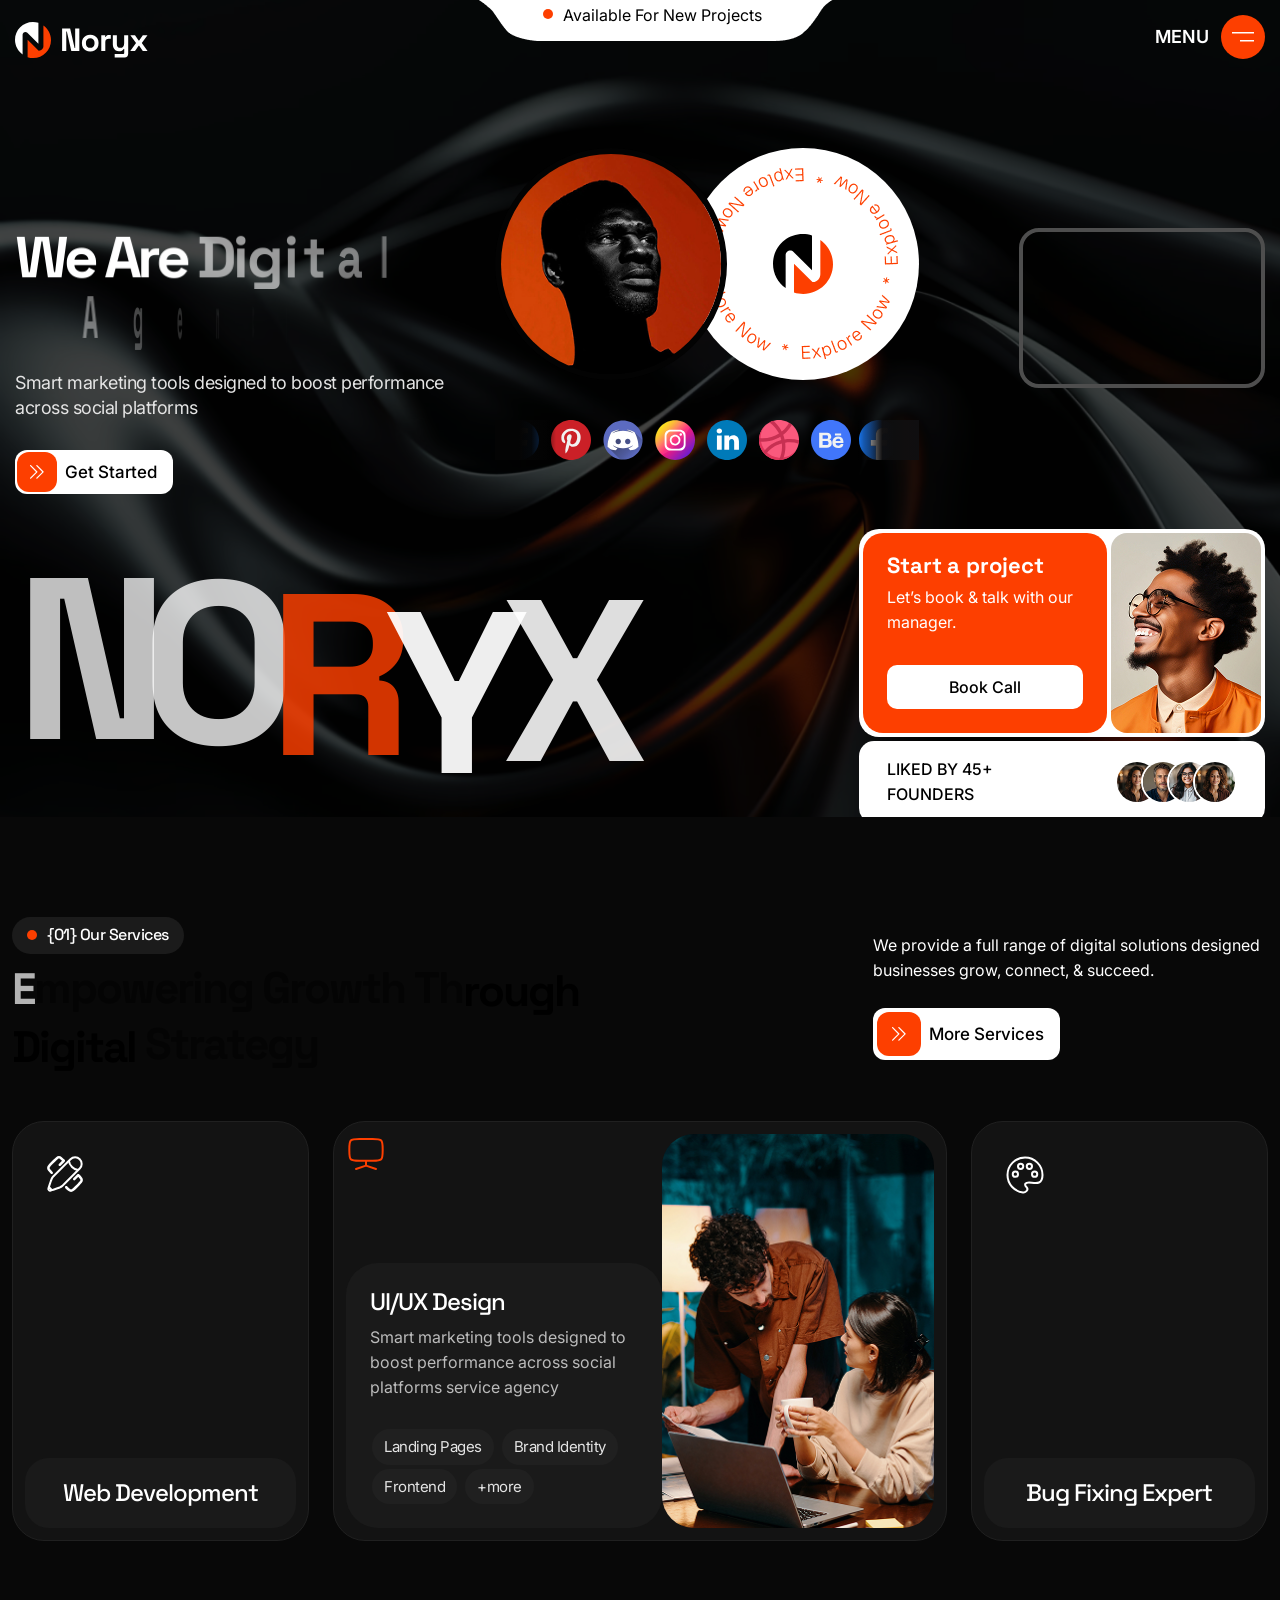
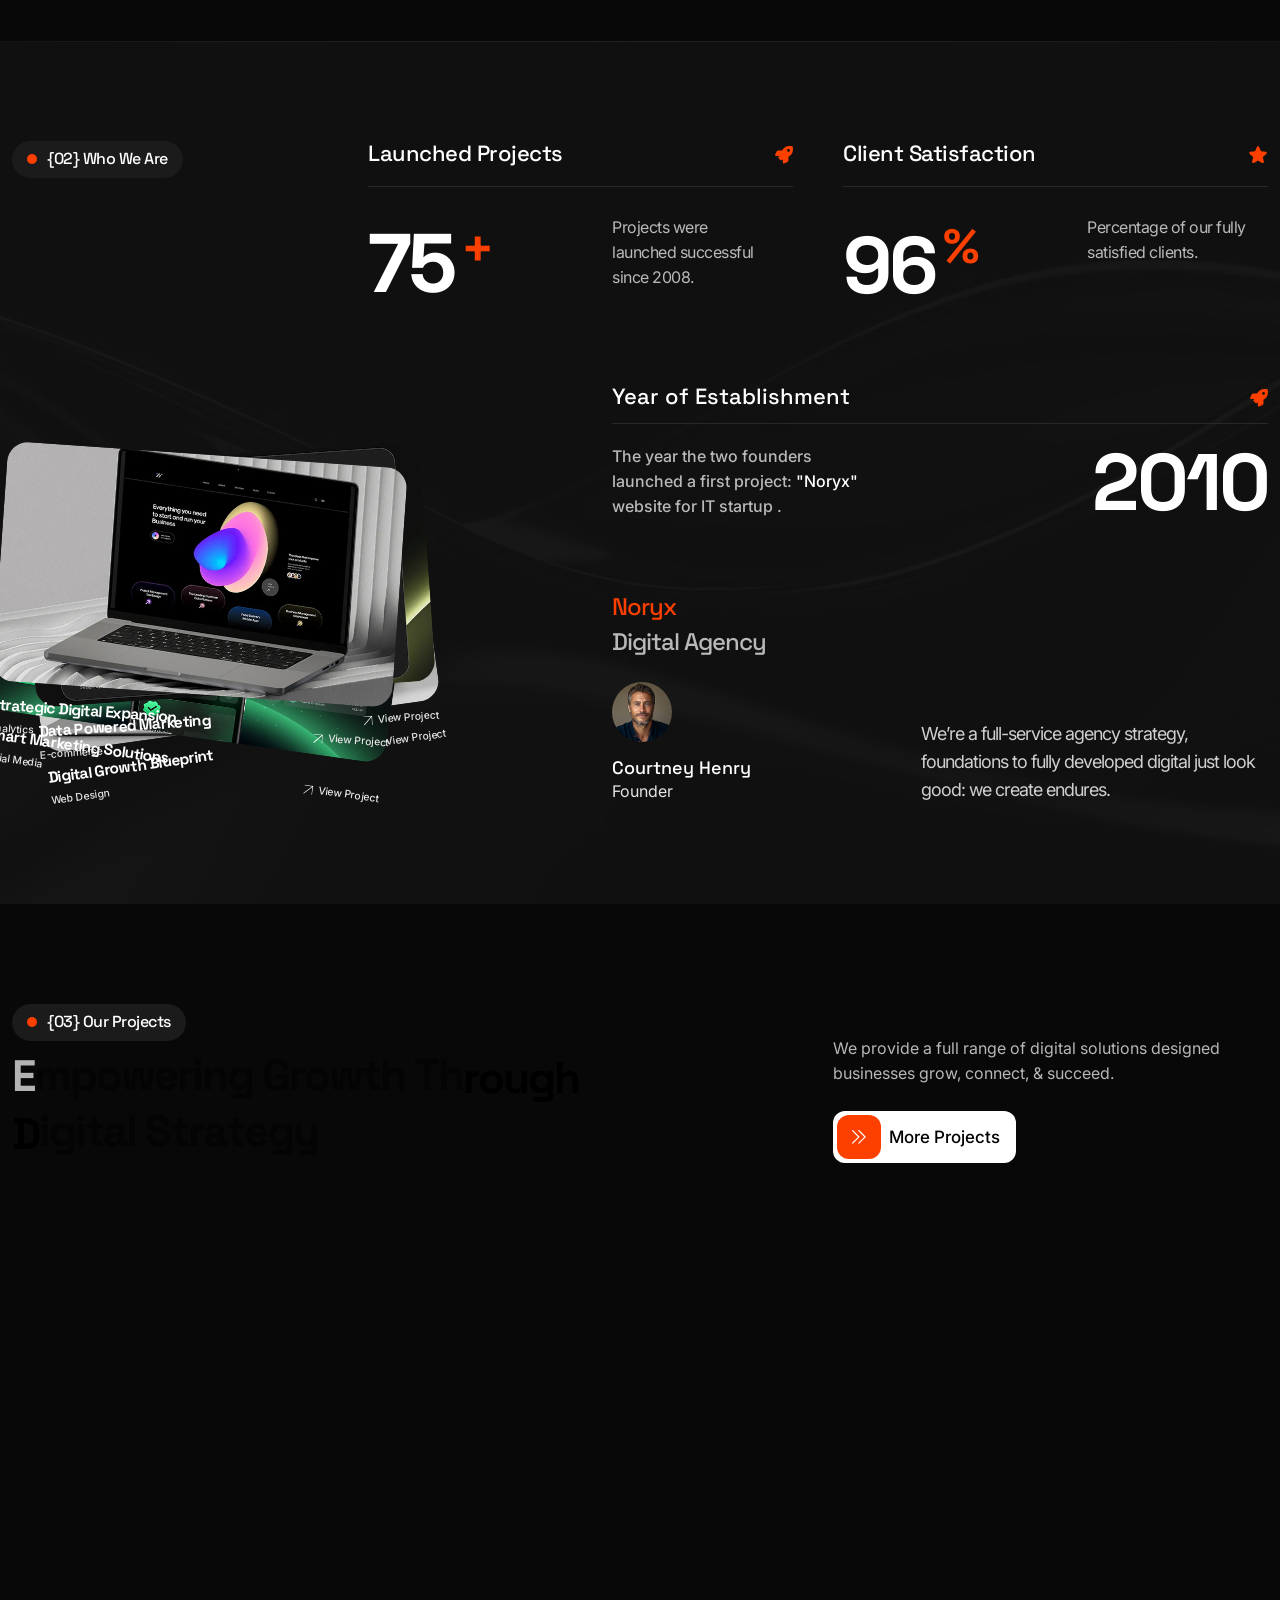
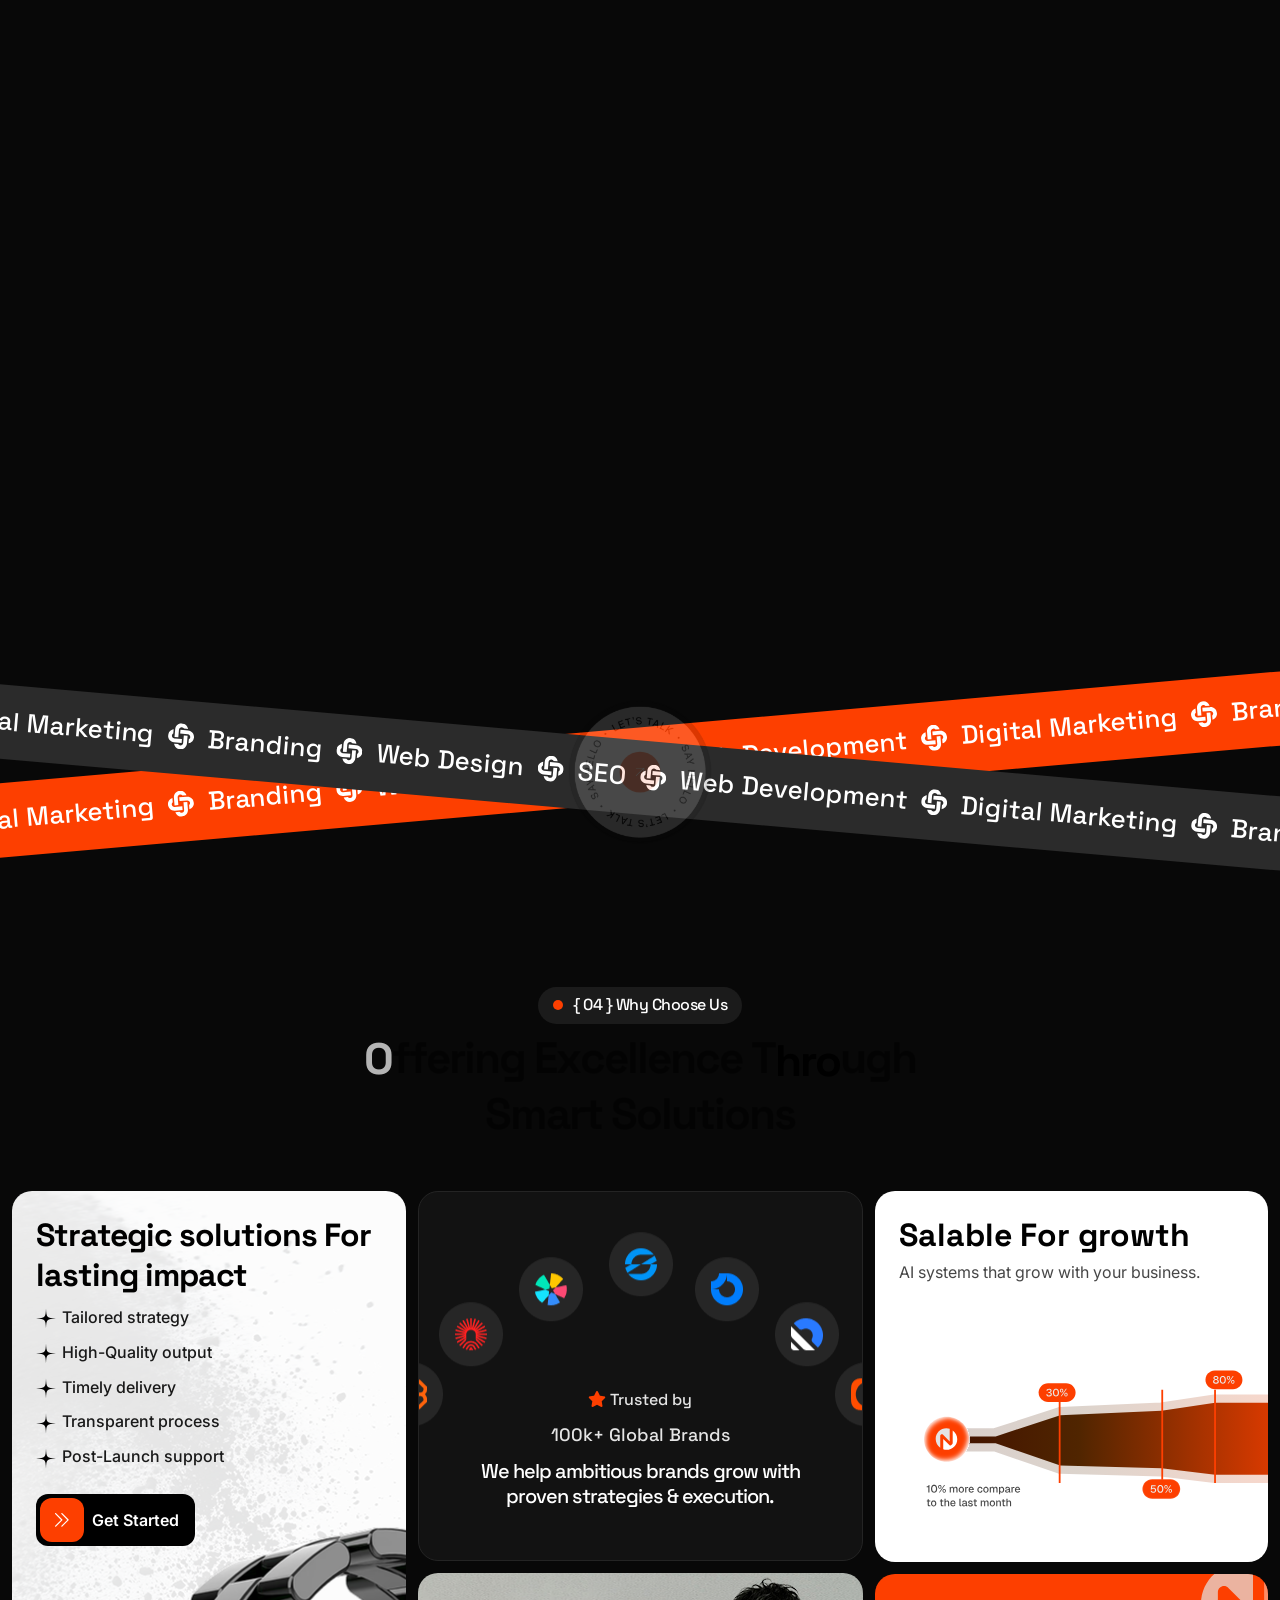
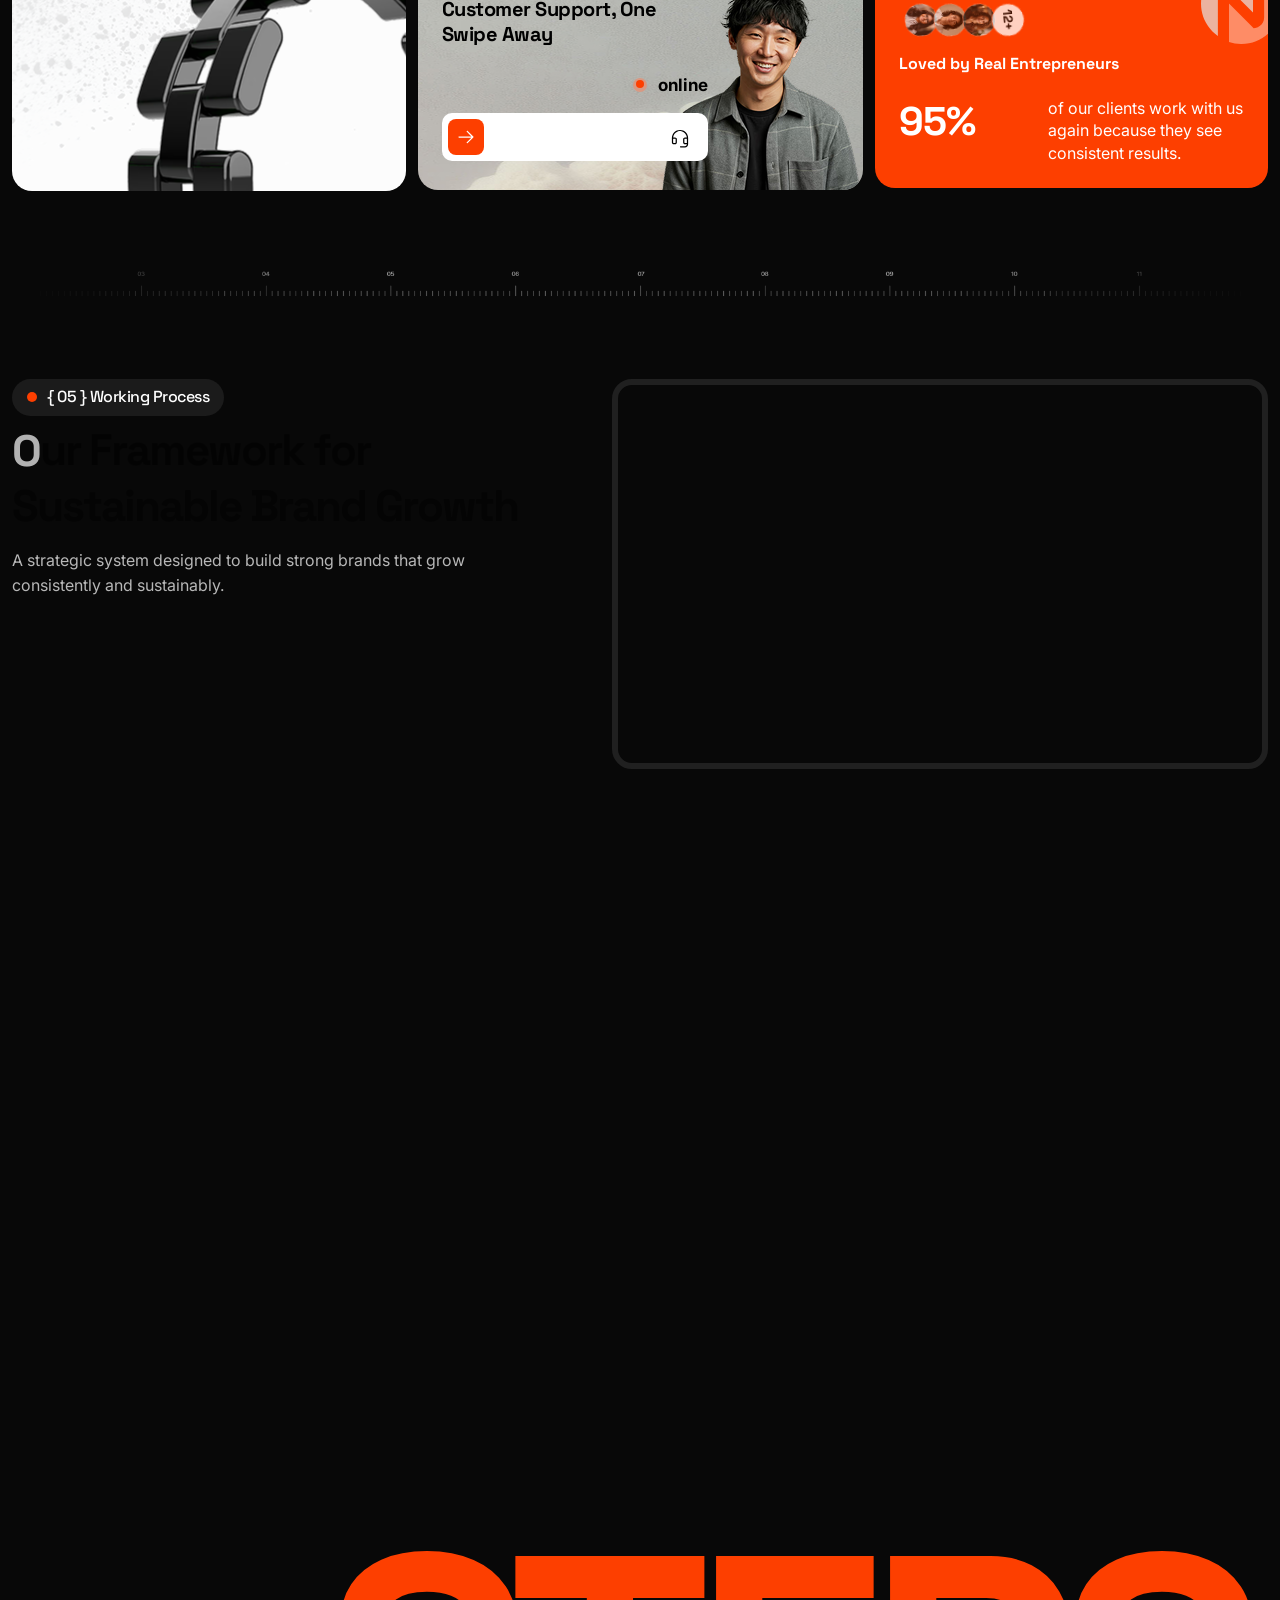
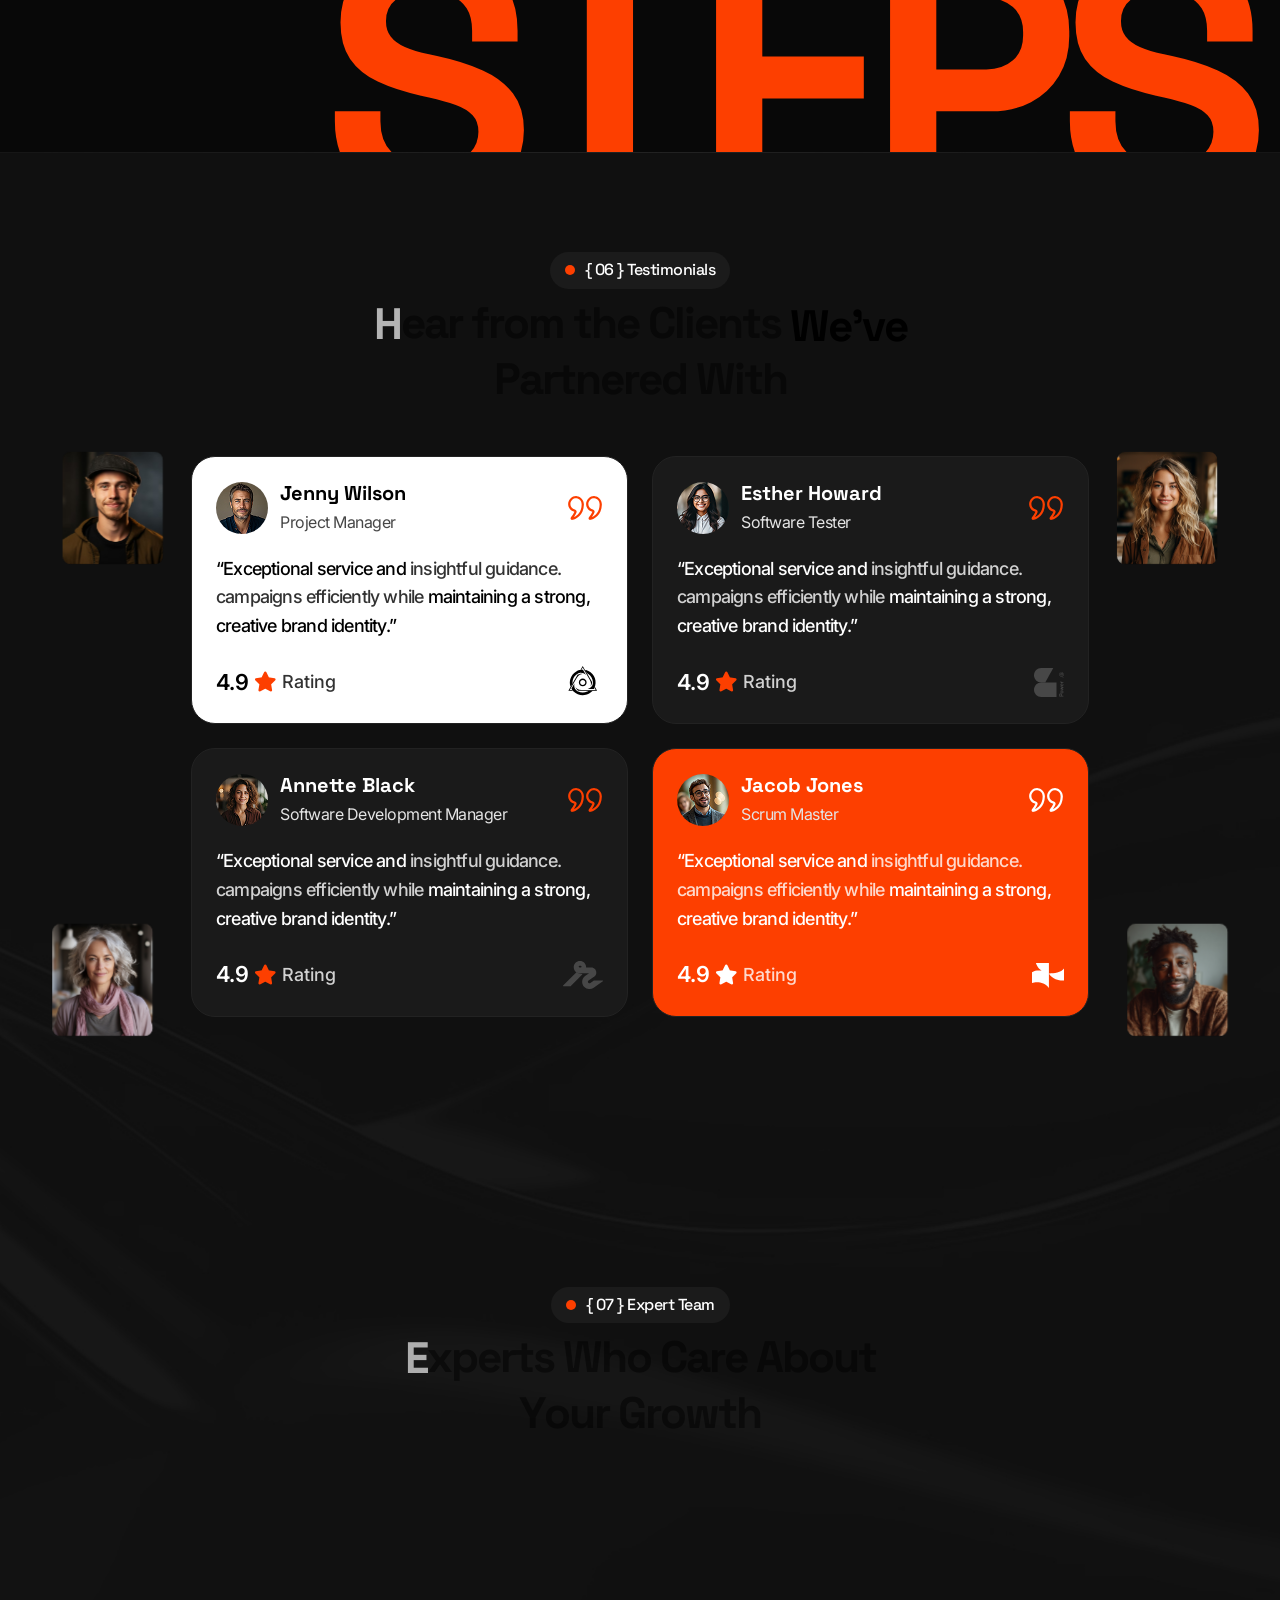
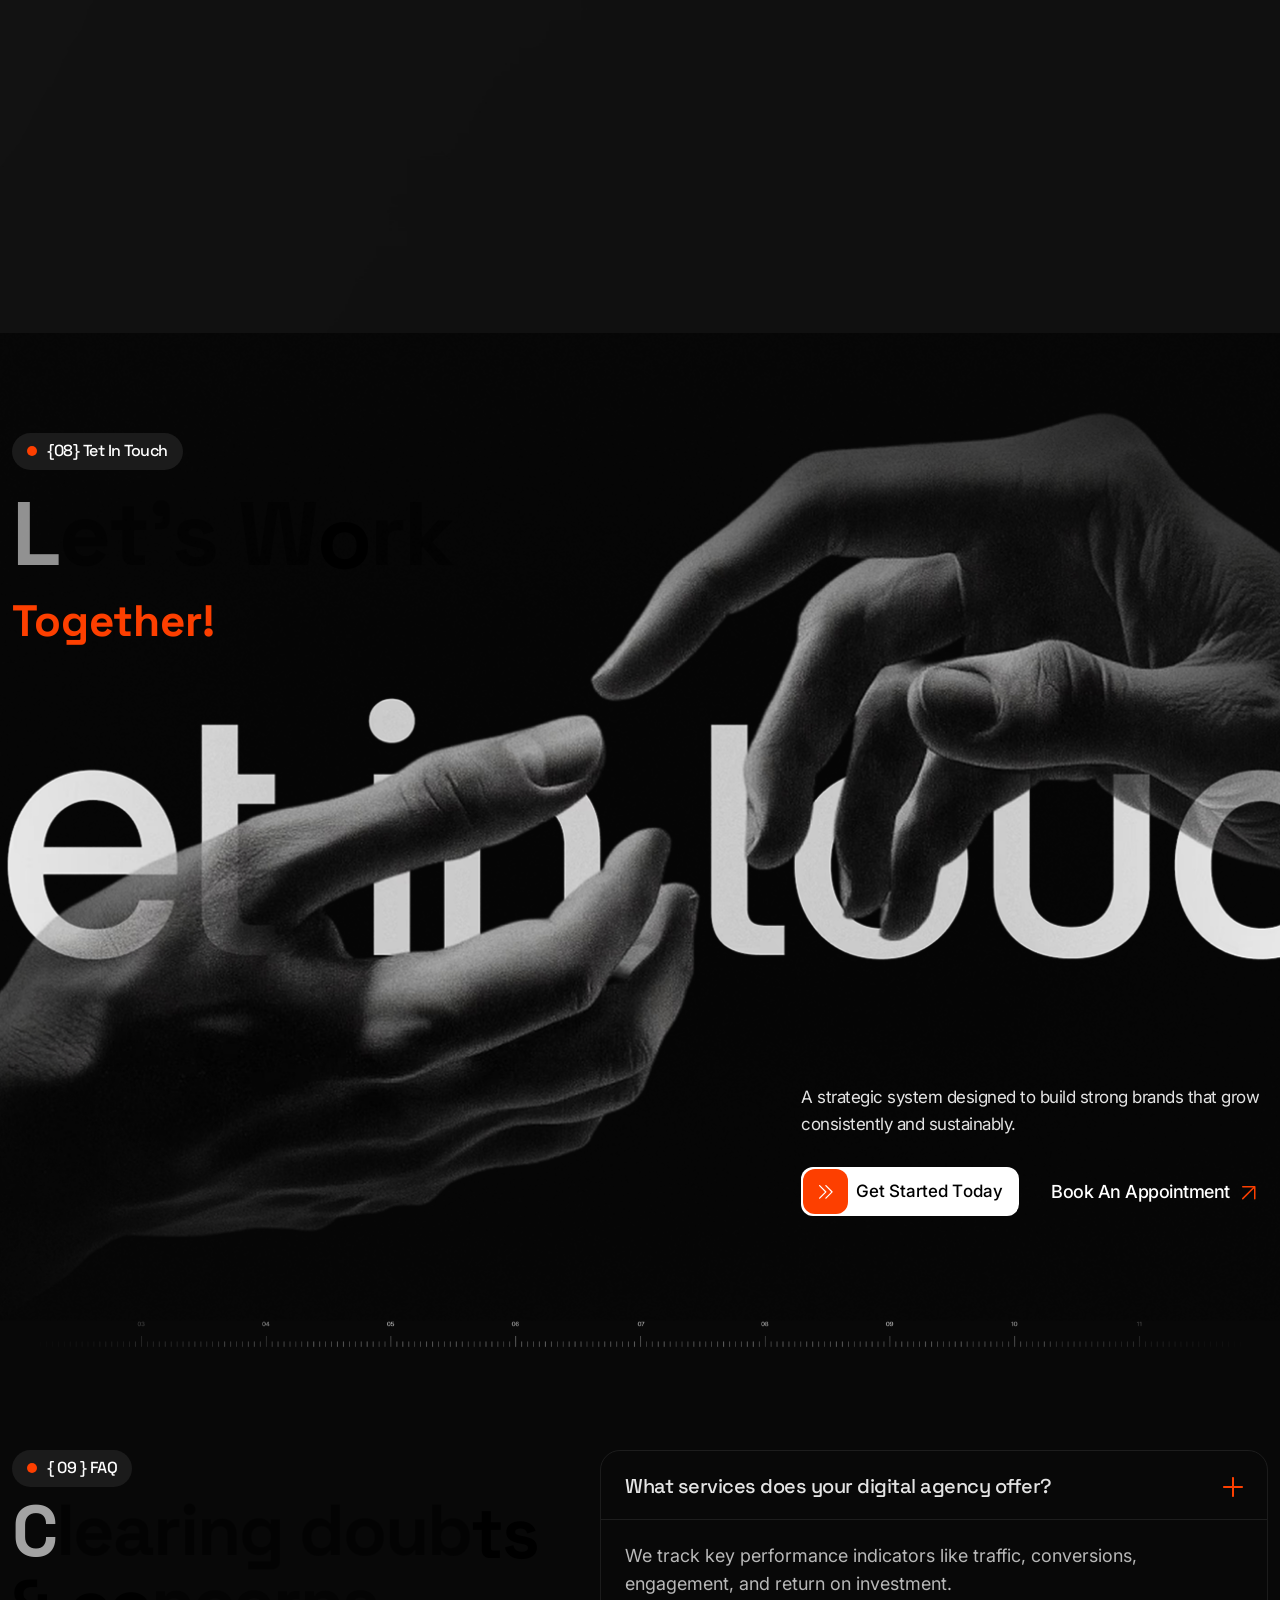
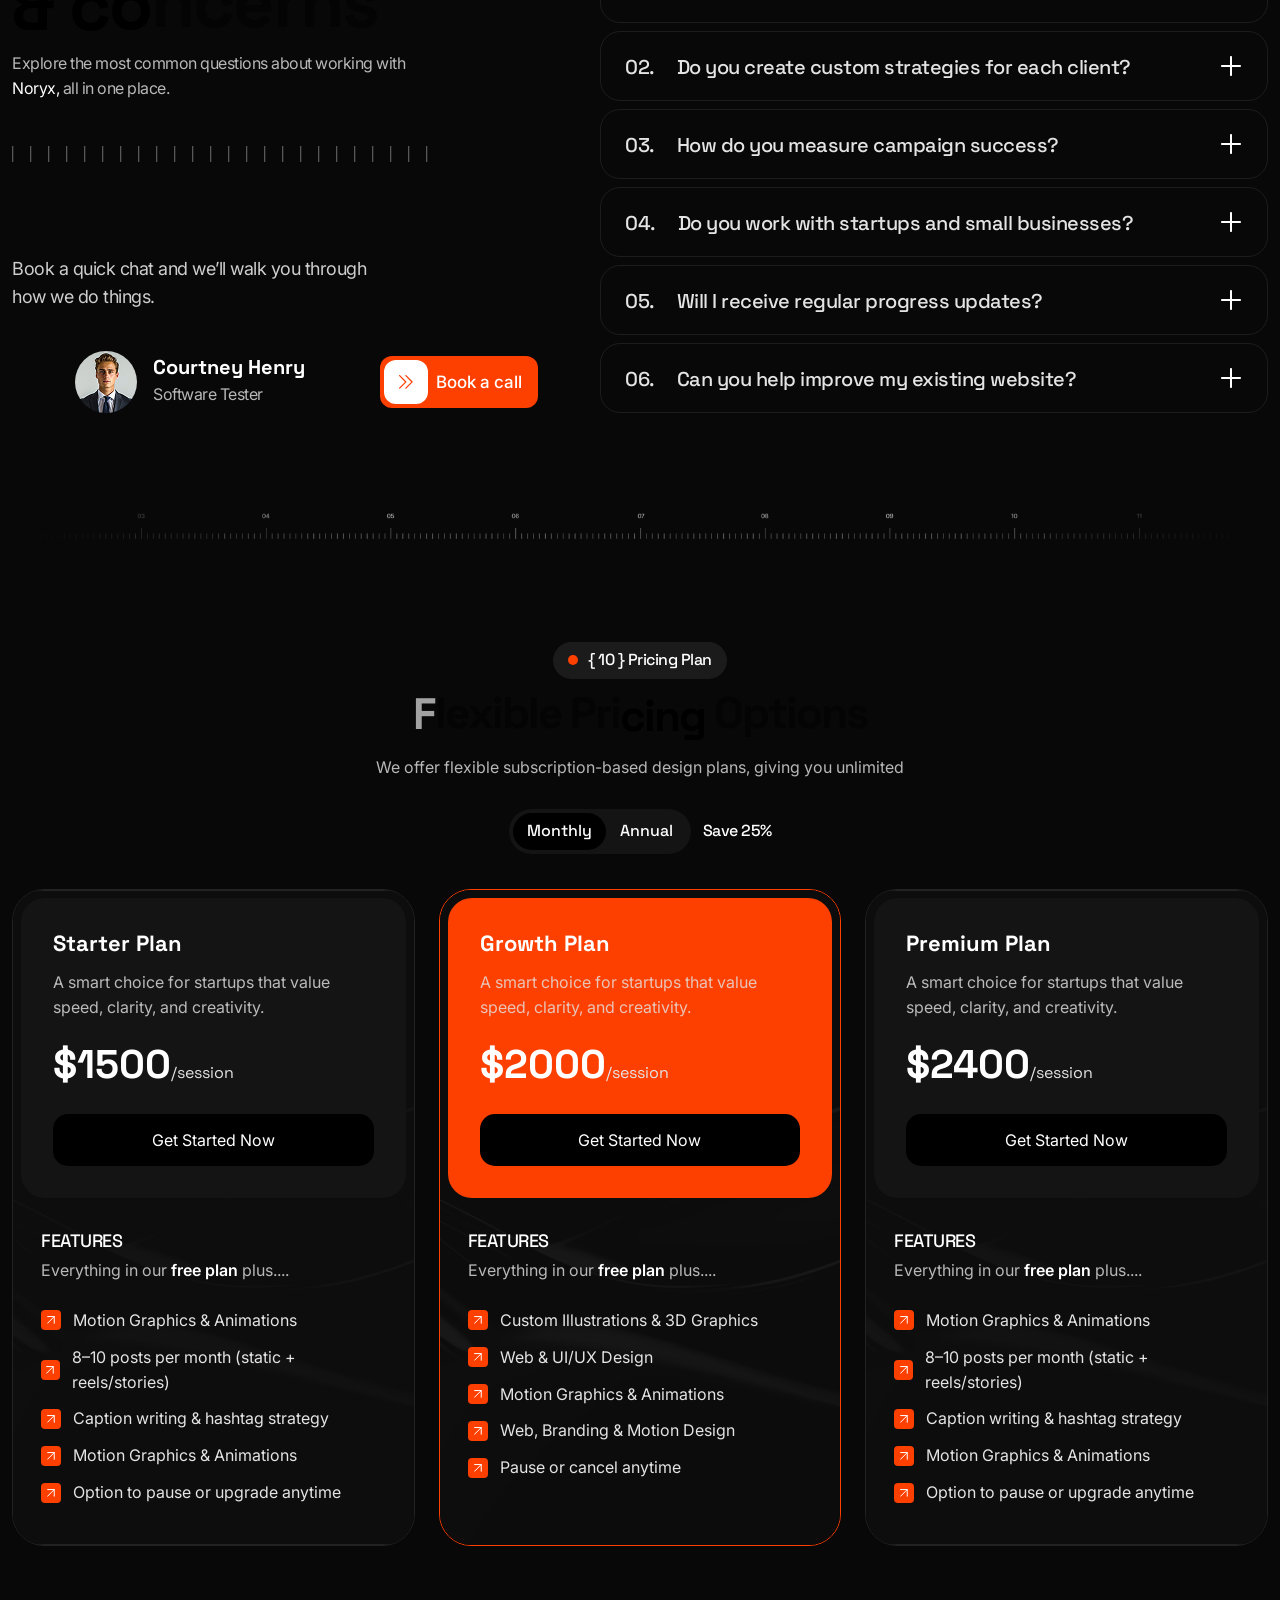
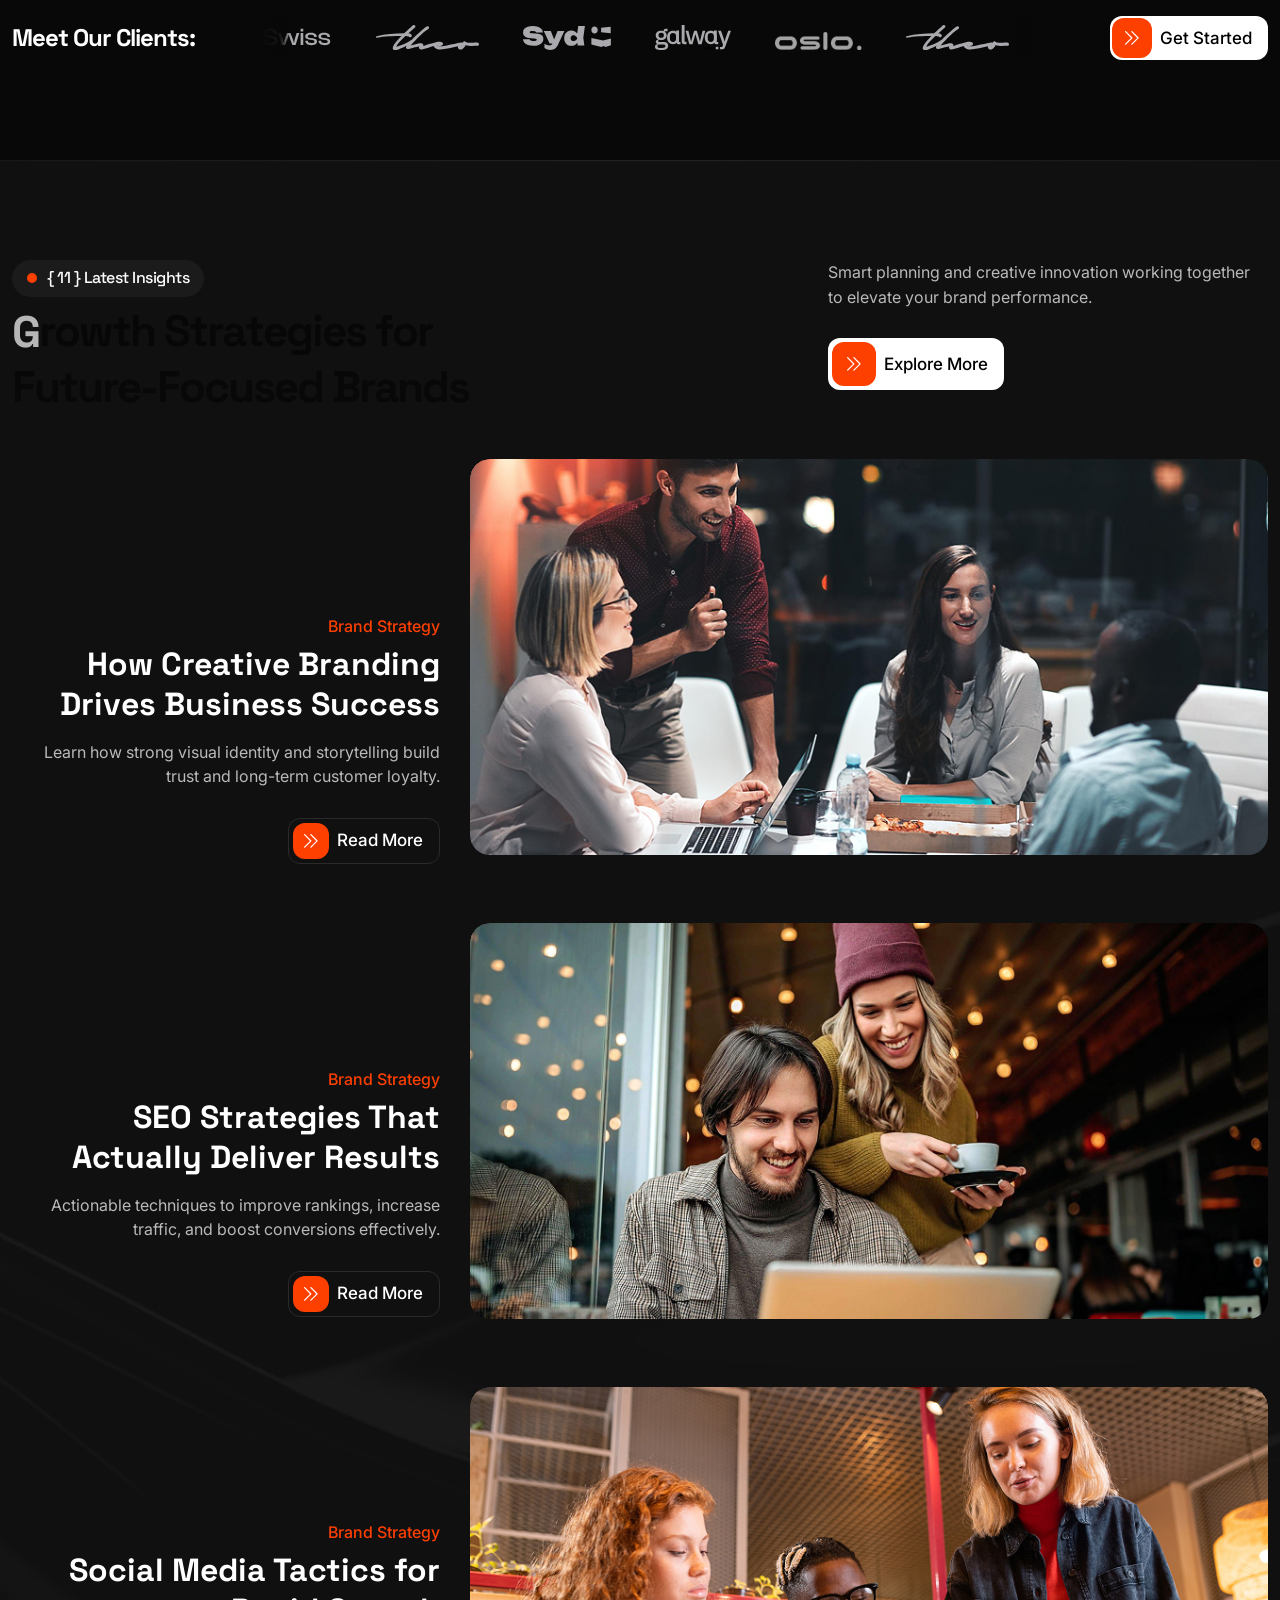
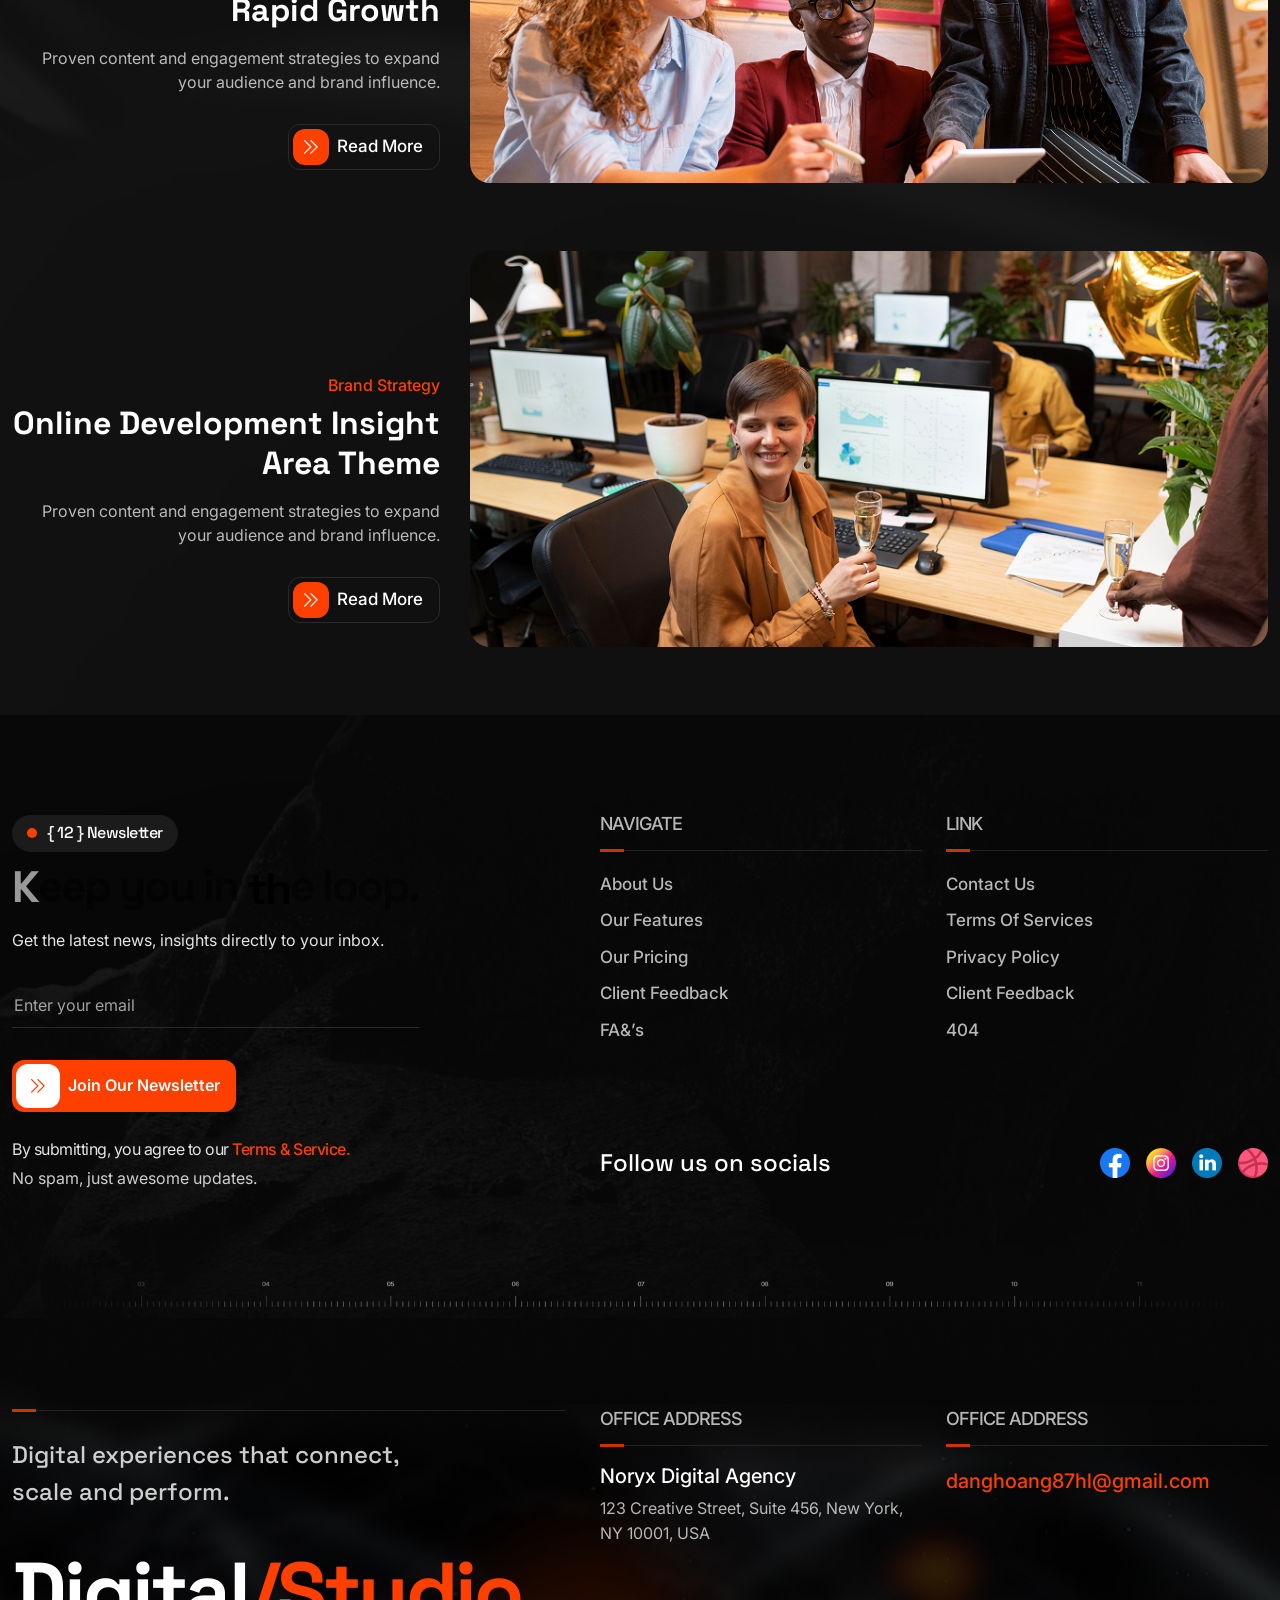
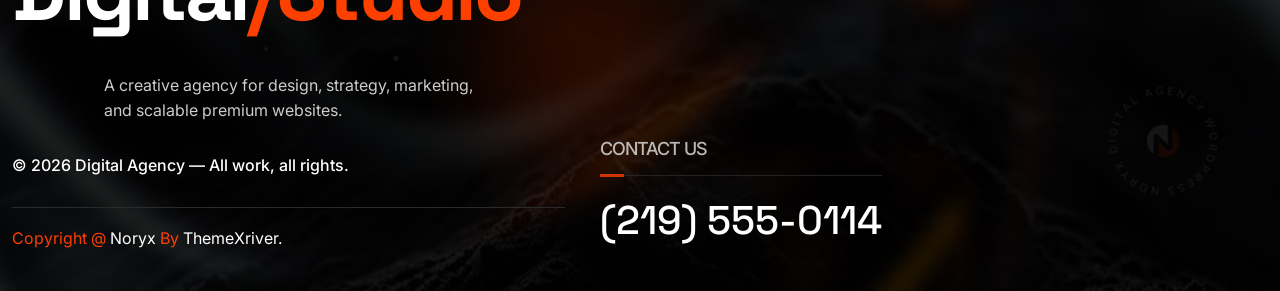
==== commit 87d34705: "100% 100%" ====
--- a/index-2.html
+++ b/index-2.html
@@ -29,7 +29,9 @@
   		</div>
   	</div>
   </div>
-
+  <div class="nx-up">
+  	<a href="#" class="nx-scrollup text-center"><i class="fa-solid fa-chevron-up"></i></a>
+  </div>
   <!-- Start of Header section
     ============================================= -->
     <header id="nx-header" class="nx-header-section header_style_two txa_sticky_header">
@@ -37,12 +39,13 @@
     		<div class="brand-logo">
     			<a href="#"><img src="assets/img/logo/logo1.svg" alt=""></a>
     		</div>
-    		<div class="hd-hire">
-    			<span>Available For New Projects</span>
-    		</div>
-    		<div class="nx-ofcanvas-btn d-flex align-items-center">
+    		<div class="hd-hire text-center position-relative">
+    			<div class="hd-shape position-absolute"><img src="assets/img/shape/shape17.png"></div>
+    			<a href="#">Available For New Projects</a>
+    		</div>
+    		<div class="nx-ofcanvas-btn open_mobile_menu d-flex align-items-center">
     			<span class="text-uppercase">MENU</span>
-    			<div class="of-icon">
+    			<div class="of-icon ">
     				<svg width="22" height="10" viewBox="0 0 22zc 10" fill="none" >
     					<line x1="8" y1="8.75" x2="22" y2="8.75" stroke="white" stroke-width="1.5"/>
     					<line y1="0.75" x2="22" y2="0.75" stroke="white" stroke-width="1.5"/>
@@ -51,13 +54,103 @@
     		</div>
     	</div>
     </header>
+
+    <!-- Mobile-start -->
+    <div class="mobile_menu lenis lenis-smooth ofcanvas_sidebar position-relative">
+    	<div class="mobile_menu_wrap">
+    		<div class="mobile_menu_overlay open_mobile_menu"></div>
+    		<div class="mobile_menu_content">
+    			<div class="mobile_menu_close open_mobile_menu">
+    				<i class="fas fa-times"></i>
+    			</div>
+    			<div class="m-brand-logo">
+    				<img src="assets/img/logo/logo1.svg" alt="">
+    			</div>
+    			<div class="mobile-search-bar position-relative">
+    				<form action="#">
+    					<input type="text" name="search" placeholder="Keywords">
+    					<button><i class="fas fa-search"></i></button>
+    				</form>
+    			</div>
+    			<nav class="mobile-main-navigation  clearfix ul-li">
+    				<ul id="m-main-nav" class="nav navbar-nav clearfix">
+    					<li class="dropdown active">
+    						<a href="!#">Home</a>
+    						<ul class="dropdown-menu clearfix">
+    							<li><a class="active" href="index.html">Home Page 1</a></li>
+    							<li><a href="index-2.html">Home Page 2</a></li>
+    							<li><a href="index-3.html">Home Page 3</a></li>
+    							<li><a href="index-4.html">Home Page 4</a></li>
+    							<li><a href="index-5.html">Home Page 5</a></li>
+    							<li><a href="index-6.html">Home Page 6</a></li>
+    							<li><a href="index-7.html">Home Page 7</a></li>
+    						</ul>
+    					</li>
+    					<li><a href="about.html">Solutions</a></li>
+    					<li><a href="about.html">About</a></li>
+    					<li class="dropdown">
+    						<a href="!#">Pages</a>
+    						<ul class="dropdown-menu clearfix">
+    							<li><a href="service.html">Services</a></li>
+    							<li class="dropdown">
+    								<a href="service-single.html">Services Details</a>
+    								<ul class="dropdown-menu clearfix">
+    									<li><a href="service-single.html">Construction </a></li>
+    									<li><a href="service-single-2.html">Architect Design</a></li>
+    									<li><a href="service-single-3.html">Interior Design</a></li>
+    									<li><a href="service-single-4.html">3D Animation</a></li>
+    									<li><a href="service-single-5.html">House Renovation</a></li>
+    									<li><a href="service-single-6.html">Ideas & Inspiration</a></li>
+    								</ul>
+    							</li>
+    							<li><a href="team.html">Team Page</a></li>
+    							<li class="dropdown">
+    								<a href="service-single.html">Blog</a>
+    								<ul class="dropdown-menu clearfix">
+    									<li><a href="service-single.html">Construction</a></li>
+    									<li><a href="service-single-2.html">Architect Design</a></li>
+    									<li><a href="service-single-3.html">Interior Design</a></li>
+    									<li><a href="service-single-4.html">3D Animation</a></li>
+    									<li><a href="service-single-5.html">House Renovation</a></li>
+    									<li><a href="service-single-6.html">Ideas & Inspiration</a></li>
+    								</ul>
+    							</li>
+    							<li><a href="faq.html">FAQ Page</a></li>
+    							<li><a href="pricing.html">Pricing Page</a></li>
+    							<li><a href="testimonial.html">Testimonial Page</a></li>
+    							<li><a href="contact.html">Contact Page</a></li>
+    							<li><a href="booking.html">Booking Page</a></li>
+    						</ul>
+    					</li>
+    					<li class="dropdown">
+    						<a href="!#">Shop</a>
+    						<ul class="dropdown-menu clearfix"> 
+    							<li><a href="shop.html">Shop Page </a></li>
+    							<li><a href="shop-single.html">Shop Details</a></li>
+    						</ul>
+    					</li>
+    					<li><a href="about.html">Contact</a></li>
+    				</ul>
+    			</nav>
+    			<div class="ptx-mobile-header-social text-center">
+    				<a href="#"> <i class="fab fa-instagram"></i></a>
+    				<a href="#"> <i class="fab fa-linkedin-in"></i></a>
+    				<a href="#"> <i class="fab fa-facebook"></i></a>
+    				<a href="#"> <i class="fab fa-youtube"></i></a>
+    			</div>
+    		</div>
+    	</div>
+    	<!-- /Mobile-Menu -->
+    </div>
   <!-- End of Header section
     ============================================= -->
 
-  <!-- Start of Header section
+  <!-- Start of Hero section
     ============================================= -->
     <section id="nx-hero2" class="nx-hero2-sec over-hidden position-relative">
-    	<div class="nx-hero2-bg img-cover position-absolute"><img src="assets/img/hero/hero-bg2.jpg" alt=""></div>
+    	<div class="nx-hero2-bg img-cover position-absolute"><img src="assets/img/hero/hr4.png" alt=""></div>
+    	<div class="nx-hero2-vd img-cover position-absolute"><video autoplay="" muted="" loop="" playsinline="" preload="metadata"><source src="assets/img/06.mp4" type="video/mp4">
+    	</video></div>
     	<div class="nx-hero2-content">
     		<div class="nx-hero2-top d-flex justify-content-between">
     			<div class="nx-hero2-text headline pera-content">
@@ -174,7 +267,7 @@
     			</div>
     		</div>
     		<div class="nx-ser2-content d-flex mt-45" data-nx-group>
-    			<div class="nx-ser2-item nx_item_active">
+    			<div class="nx-ser2-item nx_item_active2">
     				<div class="front-part d-flex justify-content-between">
     					<div class="item-icon">
     						<svg width="40" height="40" viewBox="0 0 40 40" fill="none" xmlns="http://www.w3.org/2000/svg">
@@ -214,7 +307,7 @@
     					</div>
     				</div>
     			</div>
-    			<div class="nx-ser2-item nx_item_active active">
+    			<div class="nx-ser2-item nx_item_active2 active">
     				<div class="front-part d-flex justify-content-between">
     					<div class="item-icon">
     						<svg width="40" height="40" viewBox="0 0 40 40" fill="none" xmlns="http://www.w3.org/2000/svg">
@@ -250,7 +343,7 @@
     					</div>
     				</div>
     			</div>
-    			<div class="nx-ser2-item nx_item_active">
+    			<div class="nx-ser2-item nx_item_active2">
     				<div class="front-part d-flex justify-content-between">
     					<div class="item-icon">
     						<svg width="42" height="42" viewBox="0 0 42 42" fill="none" xmlns="http://www.w3.org/2000/svg">
@@ -629,7 +722,8 @@
     						<img src="assets/img/about/wc7.svg" alt="">
     					</div>
     				</div>
-    				<div class="nx-why-c2-item5">
+    				<div class="nx-why-c2-item5 position-relative">
+    					<span class="nx-wc-shape4 position-absolute"><img src="assets/img/icon/ic32.svg" alt=""></span>
     					<div class="item-client pera-content ul-li">
     						<ul>
     							<li><img src="assets/img/client/cl8.jpg"  alt=""></li>
@@ -701,9 +795,10 @@
     							<span class="side-circle2 position-absolute"></span>
     							<div class="item-top d-flex justify-content-between align-items-center">
     								<div class="inner-icon d-flex align-items-center justify-content-center">
-    									<svg width="32" height="32" viewBox="0 0 32 32" fill="none" xmlns="http://www.w3.org/2000/svg">
-    										<path d="M18.9993 27.9996C18.9993 28.2648 18.894 28.5192 18.7064 28.7067C18.5189 28.8943 18.2645 28.9996 17.9993 28.9996H13.9993C13.7341 28.9996 13.4797 28.8943 13.2922 28.7067C13.1047 28.5192 12.9993 28.2648 12.9993 27.9996C12.9993 27.7344 13.1047 27.48 13.2922 27.2925C13.4797 27.105 13.7341 26.9996 13.9993 26.9996H17.9993C18.2645 26.9996 18.5189 27.105 18.7064 27.2925C18.894 27.48 18.9993 27.7344 18.9993 27.9996ZM15.9993 13.9996C16.296 13.9996 16.586 13.9116 16.8327 13.7468C17.0793 13.582 17.2716 13.3477 17.3851 13.0736C17.4987 12.7995 17.5284 12.4979 17.4705 12.207C17.4126 11.916 17.2698 11.6487 17.06 11.4389C16.8502 11.2292 16.5829 11.0863 16.292 11.0284C16.001 10.9706 15.6994 11.0003 15.4253 11.1138C15.1512 11.2273 14.9169 11.4196 14.7521 11.6663C14.5873 11.9129 14.4993 12.2029 14.4993 12.4996C14.4993 12.8974 14.6574 13.279 14.9387 13.5603C15.22 13.8416 15.6015 13.9996 15.9993 13.9996ZM27.9518 19.4784L26.4068 26.4321C26.3335 26.7623 26.1777 27.0686 25.9538 27.3222C25.73 27.5758 25.4455 27.7685 25.127 27.8822C24.8084 27.996 24.4662 28.0271 24.1324 27.9726C23.7985 27.9182 23.484 27.7799 23.2181 27.5709L19.8131 24.9996H12.1881L8.78056 27.5709C8.51467 27.7799 8.2001 27.9182 7.86626 27.9726C7.53241 28.0271 7.19022 27.996 6.87167 27.8822C6.55312 27.7685 6.26862 27.5758 6.04479 27.3222C5.82096 27.0686 5.66511 26.7623 5.59181 26.4321L4.04681 19.4784C3.98128 19.1799 3.98459 18.8705 4.0565 18.5736C4.1284 18.2766 4.26702 18 4.46181 17.7646L8.03182 13.4821C8.15164 11.9083 8.51295 10.3623 9.10307 8.89836C10.7156 4.85586 13.6031 2.31961 14.7743 1.41711C15.1249 1.14546 15.5558 0.998047 15.9993 0.998047C16.4428 0.998047 16.8737 1.14546 17.2243 1.41711C18.3918 2.31961 21.2831 4.85586 22.8956 8.89836C23.4857 10.3623 23.847 11.9083 23.9668 13.4821L27.5368 17.7646C27.7316 18 27.8702 18.2766 27.9421 18.5736C28.014 18.8705 28.0174 19.1799 27.9518 19.4784ZM12.4281 22.9996H19.5706C22.2106 18.3071 22.7043 13.8146 21.0381 9.63961C19.5681 5.95461 16.8106 3.62461 15.9993 2.99961C15.1856 3.62461 12.4281 5.95461 10.9581 9.63961C9.29431 13.8146 9.78806 18.3071 12.4281 22.9996ZM10.5531 23.7309C9.20723 21.285 8.39056 18.8813 8.10307 16.5196L5.99931 19.0446L7.54431 25.9996L7.56681 25.9834L10.5531 23.7309ZM25.9993 19.0446L23.8956 16.5196C23.6106 18.8763 22.7956 21.28 21.4506 23.7309L24.4318 25.9809L24.4543 25.9971L25.9993 19.0446Z" fill="white"/>
+    									<svg width="24" height="24" viewBox="0 0 24 24" fill="none" xmlns="http://www.w3.org/2000/svg">
+    										<path d="M20.5148 11.9998C23.5961 7.67356 25.1673 3.20231 22.9823 1.01732C20.7973 -1.16768 16.3261 0.403565 11.9998 3.48482C7.67356 0.403565 3.20231 -1.16768 1.01732 1.01732C-1.16768 3.20231 0.403565 7.67356 3.48482 11.9998C0.403565 16.3261 -1.16768 20.7973 1.01732 22.9823C1.72107 23.6861 2.66106 23.9998 3.75606 23.9998C6.06606 23.9998 9.06606 22.6036 12.0061 20.5148C14.9336 22.6036 17.9336 23.9998 20.2498 23.9998C21.3448 23.9998 22.2861 23.6848 22.9886 22.9823C25.1673 20.7973 23.5961 16.3261 20.5148 11.9998ZM21.5686 2.43107C22.5236 3.38607 21.8786 6.48107 19.2536 10.3411C18.4231 9.31305 17.539 8.32959 16.6048 7.39482C15.6699 6.46194 14.6865 5.57904 13.6586 4.74981C17.5186 2.12481 20.6136 1.47482 21.5686 2.43107ZM18.0361 11.9998C17.1515 13.1188 16.2015 14.1844 15.1911 15.1911C14.1844 16.2015 13.1188 17.1515 11.9998 18.0361C10.8809 17.1515 9.81524 16.2015 8.80857 15.1911C7.79809 14.1844 6.8481 13.1188 5.96356 11.9998C7.7382 9.76352 9.76352 7.7382 11.9998 5.96356C13.1188 6.8481 14.1844 7.79809 15.1911 8.80857C16.2015 9.81524 17.1515 10.8809 18.0361 11.9998ZM2.43107 2.43107C2.70607 2.15482 3.15981 2.01231 3.75856 2.01231C5.23606 2.01231 7.59482 2.87481 10.3398 4.74981C9.31286 5.57972 8.32986 6.46258 7.39482 7.39482C6.46194 8.32969 5.57904 9.31314 4.74981 10.3411C2.12481 6.48107 1.47607 3.38607 2.43107 2.43107ZM2.43107 21.5686C1.47607 20.6136 2.12481 17.5186 4.74981 13.6586C5.58026 14.6866 6.46441 15.67 7.39857 16.6048C8.33283 17.537 9.31499 18.4198 10.3411 19.2498C6.48107 21.8748 3.38607 22.5248 2.43107 21.5686ZM21.5686 21.5686C20.6136 22.5248 17.5186 21.8786 13.6586 19.2536C14.686 18.4224 15.6694 17.5383 16.6048 16.6048C17.5377 15.6699 18.4206 14.6865 19.2498 13.6586C21.8748 17.5186 22.5236 20.6136 21.5686 21.5686ZM13.4998 11.9998C13.4998 12.2965 13.4118 12.5865 13.247 12.8332C13.0822 13.0798 12.8479 13.2721 12.5738 13.3856C12.2998 13.4992 11.9982 13.5289 11.7072 13.471C11.4162 13.4131 11.1489 13.2703 10.9392 13.0605C10.7294 12.8507 10.5865 12.5834 10.5286 12.2924C10.4708 12.0015 10.5005 11.6999 10.614 11.4258C10.7275 11.1517 10.9198 10.9174 11.1665 10.7526C11.4131 10.5878 11.7031 10.4998 11.9998 10.4998C12.3976 10.4998 12.7792 10.6579 13.0605 10.9392C13.3418 11.2205 13.4998 11.602 13.4998 11.9998Z" fill="#fff"/>
     									</svg>
+
     								</div>
     								<div class="inner-stage">
     									Stage 02
@@ -723,8 +818,8 @@
     							<span class="side-circle2 position-absolute"></span>
     							<div class="item-top d-flex justify-content-between align-items-center">
     								<div class="inner-icon d-flex align-items-center justify-content-center">
-    									<svg width="32" height="32" viewBox="0 0 32 32" fill="none" xmlns="http://www.w3.org/2000/svg">
-    										<path d="M18.9993 27.9996C18.9993 28.2648 18.894 28.5192 18.7064 28.7067C18.5189 28.8943 18.2645 28.9996 17.9993 28.9996H13.9993C13.7341 28.9996 13.4797 28.8943 13.2922 28.7067C13.1047 28.5192 12.9993 28.2648 12.9993 27.9996C12.9993 27.7344 13.1047 27.48 13.2922 27.2925C13.4797 27.105 13.7341 26.9996 13.9993 26.9996H17.9993C18.2645 26.9996 18.5189 27.105 18.7064 27.2925C18.894 27.48 18.9993 27.7344 18.9993 27.9996ZM15.9993 13.9996C16.296 13.9996 16.586 13.9116 16.8327 13.7468C17.0793 13.582 17.2716 13.3477 17.3851 13.0736C17.4987 12.7995 17.5284 12.4979 17.4705 12.207C17.4126 11.916 17.2698 11.6487 17.06 11.4389C16.8502 11.2292 16.5829 11.0863 16.292 11.0284C16.001 10.9706 15.6994 11.0003 15.4253 11.1138C15.1512 11.2273 14.9169 11.4196 14.7521 11.6663C14.5873 11.9129 14.4993 12.2029 14.4993 12.4996C14.4993 12.8974 14.6574 13.279 14.9387 13.5603C15.22 13.8416 15.6015 13.9996 15.9993 13.9996ZM27.9518 19.4784L26.4068 26.4321C26.3335 26.7623 26.1777 27.0686 25.9538 27.3222C25.73 27.5758 25.4455 27.7685 25.127 27.8822C24.8084 27.996 24.4662 28.0271 24.1324 27.9726C23.7985 27.9182 23.484 27.7799 23.2181 27.5709L19.8131 24.9996H12.1881L8.78056 27.5709C8.51467 27.7799 8.2001 27.9182 7.86626 27.9726C7.53241 28.0271 7.19022 27.996 6.87167 27.8822C6.55312 27.7685 6.26862 27.5758 6.04479 27.3222C5.82096 27.0686 5.66511 26.7623 5.59181 26.4321L4.04681 19.4784C3.98128 19.1799 3.98459 18.8705 4.0565 18.5736C4.1284 18.2766 4.26702 18 4.46181 17.7646L8.03182 13.4821C8.15164 11.9083 8.51295 10.3623 9.10307 8.89836C10.7156 4.85586 13.6031 2.31961 14.7743 1.41711C15.1249 1.14546 15.5558 0.998047 15.9993 0.998047C16.4428 0.998047 16.8737 1.14546 17.2243 1.41711C18.3918 2.31961 21.2831 4.85586 22.8956 8.89836C23.4857 10.3623 23.847 11.9083 23.9668 13.4821L27.5368 17.7646C27.7316 18 27.8702 18.2766 27.9421 18.5736C28.014 18.8705 28.0174 19.1799 27.9518 19.4784ZM12.4281 22.9996H19.5706C22.2106 18.3071 22.7043 13.8146 21.0381 9.63961C19.5681 5.95461 16.8106 3.62461 15.9993 2.99961C15.1856 3.62461 12.4281 5.95461 10.9581 9.63961C9.29431 13.8146 9.78806 18.3071 12.4281 22.9996ZM10.5531 23.7309C9.20723 21.285 8.39056 18.8813 8.10307 16.5196L5.99931 19.0446L7.54431 25.9996L7.56681 25.9834L10.5531 23.7309ZM25.9993 19.0446L23.8956 16.5196C23.6106 18.8763 22.7956 21.28 21.4506 23.7309L24.4318 25.9809L24.4543 25.9971L25.9993 19.0446Z" fill="white"/>
+    									<svg width="28" height="28" viewBox="0 0 28 28" fill="none" xmlns="http://www.w3.org/2000/svg">
+    										<path d="M19.832 8.17446C19.4994 6.38335 18.6839 4.71712 17.4735 3.35566C16.2631 1.9942 14.7037 0.989254 12.9639 0.44932C11.224 -0.0906131 9.3697 -0.145017 7.60117 0.291983C5.83264 0.728982 4.21708 1.64078 2.92893 2.92893C1.64078 4.21708 0.728982 5.83264 0.291983 7.60117C-0.145017 9.3697 -0.0906131 11.224 0.44932 12.9639C0.989254 14.7037 1.9942 16.2631 3.35566 17.4735C4.71712 18.6839 6.38335 19.4994 8.17446 19.832C8.50702 21.6231 9.32253 23.2893 10.5329 24.6508C11.7434 26.0122 13.3027 27.0172 15.0425 27.5571C16.7824 28.097 18.6367 28.1514 20.4052 27.7144C22.1738 27.2774 23.7893 26.3656 25.0775 25.0775C26.3656 23.7893 27.2774 22.1738 27.7144 20.4052C28.1514 18.6367 28.097 16.7824 27.5571 15.0425C27.0172 13.3027 26.0122 11.7434 24.6508 10.5329C23.2893 9.32253 21.6231 8.50702 19.832 8.17446ZM26.0032 18.0032C26.0032 18.1932 25.9945 18.3782 25.9807 18.567L19.7307 12.317C19.8931 11.6404 19.9844 10.9487 20.0032 10.2532C21.72 10.6989 23.2403 11.7015 24.3261 13.104C25.4119 14.5065 26.0017 16.2295 26.0032 18.0032ZM24.3195 22.9045L17.742 16.3282C18.2279 15.7343 18.6444 15.0868 18.9832 14.3982L25.4657 20.8782C25.1845 21.6059 24.7983 22.2885 24.3195 22.9045ZM20.8782 25.4657L14.3957 18.9832C15.0843 18.6444 15.7318 18.2279 16.3257 17.742L22.902 24.3195C22.2868 24.7981 21.605 25.1842 20.8782 25.4657ZM3.68696 5.10196L10.2645 11.6782C9.77847 12.2721 9.36201 12.9196 9.02321 13.6082L2.54071 7.12821C2.82195 6.40051 3.20812 5.71787 3.68696 5.10196ZM7.12821 2.54071L13.6107 9.02321C12.9221 9.36201 12.2746 9.77847 11.6807 10.2645L5.10196 3.68696C5.71787 3.20812 6.40051 2.82195 7.12821 2.54071ZM18.0032 10.0032C18.0009 12.1242 17.1573 14.1577 15.6575 15.6575C14.1577 17.1573 12.1242 18.0009 10.0032 18.0032C10.0055 15.8822 10.8491 13.8487 12.3489 12.3489C13.8487 10.8491 15.8822 10.0055 18.0032 10.0032ZM17.7532 8.00321C17.0587 8.02012 16.3679 8.10935 15.692 8.26946L9.44196 2.01946C9.62821 2.01196 9.81321 2.00321 10.0032 2.00321C11.7777 2.00503 13.5014 2.59577 14.904 3.68277C16.3066 4.76977 17.3087 6.29155 17.7532 8.00946V8.00321ZM2.00321 10.0032C2.00321 9.81321 2.01196 9.62821 2.02571 9.43946L8.27571 15.6895C8.11543 16.3662 8.0262 17.0579 8.00946 17.7532C6.29155 17.3087 4.76977 16.3066 3.68277 14.904C2.59577 13.5014 2.00503 11.7777 2.00321 10.0032ZM10.2532 20.0032C10.9477 19.9863 11.6385 19.8971 12.3145 19.737L18.5645 25.987C18.3782 26.0007 18.1895 26.0095 18.0007 26.0095C16.2267 26.0071 14.5035 25.4161 13.1015 24.3291C11.6994 23.2422 10.6976 21.7207 10.2532 20.0032Z" fill="white"/>
     									</svg>
     								</div>
     								<div class="inner-stage">
@@ -1551,7 +1646,7 @@
 
 <!-- Start Insight section
     ============================================= -->
-    <section id="nx-insight" class="nx-insight-sec pt-100 pb-100" data-background="assets/img/bg/pro-bg.jpg">
+    <section id="nx-insight" class="nx-insight-sec pt-100" data-background="assets/img/bg/pro-bg.jpg">
     	<div class="container">
     		<div class="nx-insight-top d-flex justify-content-between">
     			<div class="nx-sec-title1  ver_2 headline">
@@ -1631,6 +1726,23 @@
     							</a>
     						</div>
     					</div>
+    					<div class="nx-insight-text headline pera-content text-end">
+    						<span class="item_tag">Brand Strategy</span>
+    						<h3 class="ins_title"><a href="#">Online Development Insight Area Theme</a></h3>
+    						<p>Proven content and engagement strategies to expand your audience and brand influence.</p>
+    						<div class="nx-btn1">
+    							<a href="#">
+    								<i>
+    									<svg width="14" height="14" viewBox="0 0 14 14" fill="none" xmlns="http://www.w3.org/2000/svg">
+    										<path d="M7.31754 7.31754L1.06753 13.5675C0.95026 13.6848 0.7912 13.7507 0.625347 13.7507C0.459495 13.7507 0.300435 13.6848 0.18316 13.5675C0.0658846 13.4503 3.26935e-09 13.2912 0 13.1253C-3.26935e-09 12.9595 0.0658846 12.8004 0.18316 12.6832L5.99175 6.87535L0.18316 1.06753C0.0658846 0.95026 0 0.7912 0 0.625347C0 0.459495 0.0658846 0.300435 0.18316 0.18316C0.300435 0.0658846 0.459495 0 0.625347 0C0.7912 0 0.95026 0.0658846 1.06753 0.18316L7.31754 6.43316C7.37565 6.49121 7.42175 6.56014 7.4532 6.63601C7.48465 6.71188 7.50084 6.79321 7.50084 6.87535C7.50084 6.95748 7.48465 7.03881 7.4532 7.11469C7.42175 7.19056 7.37565 7.25949 7.31754 7.31754ZM13.5675 6.43316L7.31754 0.18316C7.20026 0.0658846 7.0412 0 6.87535 0C6.7095 0 6.55044 0.0658846 6.43316 0.18316C6.31588 0.300435 6.25 0.459495 6.25 0.625347C6.25 0.7912 6.31588 0.95026 6.43316 1.06753L12.2418 6.87535L6.43316 12.6832C6.31588 12.8004 6.25 12.9595 6.25 13.1253C6.25 13.2912 6.31588 13.4503 6.43316 13.5675C6.55044 13.6848 6.7095 13.7507 6.87535 13.7507C7.0412 13.7507 7.20026 13.6848 7.31754 13.5675L13.5675 7.31754C13.6256 7.25949 13.6717 7.19056 13.7032 7.11469C13.7347 7.03881 13.7508 6.95748 13.7508 6.87535C13.7508 6.79321 13.7347 6.71188 13.7032 6.63601C13.6717 6.56014 13.6256 6.49121 13.5675 6.43316Z" fill="white"></path>
+    									</svg>
+    								</i>
+    								<span>
+    									Read More
+    								</span>
+    							</a>
+    						</div>
+    					</div>
     				</div>
     			</div>
     			<div class="nx-insight-right">
@@ -1670,17 +1782,29 @@
     						</div>
     					</div>
     				</div>
+    				<div class="nx-insight-img-wrap">
+    					<div class="nx-insight-img">
+    						<div class="inner-item position-relative">
+    							<div class="item-img">
+    								<img src="assets/img/blog/in4.jpg" alt="">
+    							</div>
+    							<div class="item-icon d-flex align-items-center justify-content-center">
+    								<a href="#"><i class="fa-solid fa-eye"></i></a>
+    							</div>
+    						</div>
+    					</div>
+    				</div>
     			</div>
     		</div>
     	</div>
     </section>
 <!-- End Insight section
     ============================================= -->    
-
+    <div class="newslatter-footer-bg" data-background="assets/img/bg/ft-bg3.jpg">
 
 <!-- Start News latter section
     ============================================= -->
-    <section id="nx-newslatter" class="nx-newslatter-sec over-hidden pt-100 pb-90" data-background="assets/img/bg/nw-bg.jpg">
+    <section id="nx-newslatter" class="nx-newslatter-sec over-hidden pt-100 pb-90">
     	<div class="container">
     		<div class="nx-newslatter-content d-flex justify-content-between">
     			<div class="nx-newslatter-text">
@@ -1758,7 +1882,7 @@
 
 <!-- Start of  Footer section
     ============================================= -->
-    <footer id="nx-footer2" class="nx-footer2-sec over-hidden" data-background="assets/img/bg/ft-bg2.jpg">
+    <footer id="nx-footer2" class="nx-footer2-sec over-hidden">
     	<div class="container">
     		<div class="nx-footer2-content d-flex justify-content-between pb-40 pt-100">
     			<div class="nx-footer2-part1 headline">
@@ -1813,31 +1937,31 @@
     </footer>  
 <!-- End of  Footer section
     ============================================= -->      
-
-
-
-
-    <!-- For Js Library -->
-    <script src="assets/js/jquery-3.7.0.min.js"></script>
-    <script src="assets/js/bootstrap.bundle.min.js"></script>
-    <script src="assets/js/swiper-bundle.min.js"></script>
-    <script src="assets/js/wow.min.js"></script>
-    <script src="assets/js/appear.js"></script>
-    <script src="assets/js/gsap.min.js"></script>
-    <script src="assets/js/knob.js"></script>
-    <script src="assets/js/jquery.counterup.min.js"></script>
-    <script src="assets/js/isotope.pkgd.min.js"></script>
-    <script src="assets/js/imagesloaded.pkgd.min.js"></script>
-    <script src="assets/js/waypoints.min.js"></script>
-    <script src="assets/js/jqueryui.js"></script>
-    <script src="assets/js/jquery.magnific-popup.min.js"></script>
-    <script src="assets/js/jquery.marquee.min.js"></script>
-    <script src="assets/js/lenis.min.js"></script>
-    <script src="assets/js/pixi.min.js"></script>
-    <script src="assets/js/split-type.min.js"></script>
-    <script src="assets/js/CustomEase.min.js"></script>
-    <script src="assets/js/ScrollTrigger.min.js"></script>
-    <script src="assets/js/SplitText.min.js"></script>
-    <script src="assets/js/script.js"></script>
+</div>
+
+
+
+<!-- For Js Library -->
+<script src="assets/js/jquery-3.7.0.min.js"></script>
+<script src="assets/js/bootstrap.bundle.min.js"></script>
+<script src="assets/js/swiper-bundle.min.js"></script>
+<script src="assets/js/wow.min.js"></script>
+<script src="assets/js/appear.js"></script>
+<script src="assets/js/gsap.min.js"></script>
+<script src="assets/js/knob.js"></script>
+<script src="assets/js/jquery.counterup.min.js"></script>
+<script src="assets/js/isotope.pkgd.min.js"></script>
+<script src="assets/js/imagesloaded.pkgd.min.js"></script>
+<script src="assets/js/waypoints.min.js"></script>
+<script src="assets/js/jqueryui.js"></script>
+<script src="assets/js/jquery.magnific-popup.min.js"></script>
+<script src="assets/js/jquery.marquee.min.js"></script>
+<script src="assets/js/lenis.min.js"></script>
+<script src="assets/js/pixi.min.js"></script>
+<script src="assets/js/split-type.min.js"></script>
+<script src="assets/js/CustomEase.min.js"></script>
+<script src="assets/js/ScrollTrigger.min.js"></script>
+<script src="assets/js/SplitText.min.js"></script>
+<script src="assets/js/script.js"></script>
 </body>
 </html>     
--- a/assets/css/style.css
+++ b/assets/css/style.css
@@ -20,11 +20,77 @@
   --nx-body-font: "Inter", sans-serif;
   --nx-font1: "Squada One", sans-serif;
   --nx-prime-c: #FD3F00;
+  --nx-prime-c2: #B019D6;
   --cube-1: cubic-bezier(0.55, 0.085, 0, 0.99);
   --cube-2: all .25s cubic-bezier(.645,.045,.355,1);
   --cube-3: cubic-bezier(0.25, 1, 0.5, 1);
 }
 
+@-webkit-keyframes borderpls {
+  0% {
+    -webkit-box-shadow: 0 0 0 0 #B019D6;
+    box-shadow: 0 0 0 0 #B019D6;
+  }
+  70% {
+    -webkit-box-shadow: 0 0 0 10px #B019D6;
+    box-shadow: 0 0 0 10px #B019D6;
+    opacity: 0;
+  }
+  to {
+    -webkit-box-shadow: 0 0 0 0 #B019D6;
+    box-shadow: 0 0 0 0 #B019D6;
+    opacity: 0;
+  }
+}
+
+@keyframes borderpls {
+  0% {
+    -webkit-box-shadow: 0 0 0 0 #B019D6;
+    box-shadow: 0 0 0 0 #B019D6;
+  }
+  70% {
+    -webkit-box-shadow: 0 0 0 10px #B019D6;
+    box-shadow: 0 0 0 10px #B019D6;
+    opacity: 0;
+  }
+  to {
+    -webkit-box-shadow: 0 0 0 0 #B019D6;
+    box-shadow: 0 0 0 0 #B019D6;
+    opacity: 0;
+  }
+}
+@-webkit-keyframes borderpls2 {
+  0% {
+    -webkit-box-shadow: 0 0 0 0 #FD3F00;
+    box-shadow: 0 0 0 0 #FD3F00;
+  }
+  70% {
+    -webkit-box-shadow: 0 0 0 10px #FD3F00;
+    box-shadow: 0 0 0 10px #FD3F00;
+    opacity: 0;
+  }
+  to {
+    -webkit-box-shadow: 0 0 0 0 #FD3F00;
+    box-shadow: 0 0 0 0 #FD3F00;
+    opacity: 0;
+  }
+}
+@keyframes borderpls2 {
+  0% {
+    -webkit-box-shadow: 0 0 0 0 #FD3F00;
+    box-shadow: 0 0 0 0 #FD3F00;
+  }
+  70% {
+    -webkit-box-shadow: 0 0 0 10px #FD3F00;
+    box-shadow: 0 0 0 10px #FD3F00;
+    opacity: 0;
+  }
+  to {
+    -webkit-box-shadow: 0 0 0 0 #FD3F00;
+    box-shadow: 0 0 0 0 #FD3F00;
+    opacity: 0;
+  }
+}
 .nx-header-section {
   top: 0;
   left: 0;
@@ -73,18 +139,22 @@
   padding-top: 20px;
 }
 .nx-header-section:is(.header_style_two) .nx-header-content .hd-hire {
-  color: #fff;
-  font-size: 17px;
-  font-weight: 500;
-  padding-left: 20px;
-  position: relative;
+  z-index: 1;
+  height: 46px;
+  width: 405px;
+  margin-top: -8px;
 }
 @media only screen and (min-width: 992px) and (max-width: 1199px), only screen and (min-width: 768px) and (max-width: 991px), only screen and (min-width: 576px) and (max-width: 767px), only screen and (min-width: 481px) and (max-width: 575px), (max-width: 480px) {
   .nx-header-section:is(.header_style_two) .nx-header-content .hd-hire {
     display: none;
   }
 }
-.nx-header-section:is(.header_style_two) .nx-header-content .hd-hire:before {
+.nx-header-section:is(.header_style_two) .nx-header-content .hd-hire a {
+  color: #000000;
+  padding-left: 20px;
+  position: relative;
+}
+.nx-header-section:is(.header_style_two) .nx-header-content .hd-hire a:before, .nx-header-section:is(.header_style_two) .nx-header-content .hd-hire a:after {
   left: 0;
   top: 6px;
   width: 10px;
@@ -94,8 +164,18 @@
   position: absolute;
   background-color: var(--nx-prime-c);
 }
+.nx-header-section:is(.header_style_two) .nx-header-content .hd-hire a:after {
+  -webkit-animation: borderpls2 1.5s infinite cubic-bezier(0.4, 0, 1, 1) both;
+          animation: borderpls2 1.5s infinite cubic-bezier(0.4, 0, 1, 1) both;
+}
+.nx-header-section:is(.header_style_two) .nx-header-content .hd-hire .hd-shape {
+  top: -8px;
+  left: 15px;
+  z-index: -1;
+}
 .nx-header-section:is(.header_style_two) .nx-header-content .nx-ofcanvas-btn {
   gap: 12px;
+  cursor: pointer;
   padding-top: 15px;
 }
 .nx-header-section:is(.header_style_two) .nx-header-content .nx-ofcanvas-btn span {
@@ -118,6 +198,374 @@
           justify-content: center;
   background-color: var(--nx-prime-c);
 }
+.nx-header-section:is(.header_style_two):is(.ver_2) .nx-header-content {
+  max-width: 1750px;
+}
+.nx-header-section:is(.header_style_two):is(.ver_2) .nx-header-content .brand-logo {
+  padding-top: 0;
+}
+.nx-header-section:is(.header_style_two):is(.ver_2) .nx-header-content .hd-hire {
+  z-index: 1;
+  height: 46px;
+  width: 405px;
+  margin-top: -8px;
+}
+.nx-header-section:is(.header_style_two):is(.ver_2) .nx-header-content .hd-hire:before {
+  display: none;
+}
+.nx-header-section:is(.header_style_two):is(.ver_2) .nx-header-content .hd-hire a {
+  color: #fff;
+  padding-left: 20px;
+  position: relative;
+}
+.nx-header-section:is(.header_style_two):is(.ver_2) .nx-header-content .hd-hire a:before, .nx-header-section:is(.header_style_two):is(.ver_2) .nx-header-content .hd-hire a:after {
+  left: 0;
+  top: 6px;
+  width: 10px;
+  content: "";
+  height: 10px;
+  border-radius: 100%;
+  position: absolute;
+  background-color: var(--nx-prime-c2);
+}
+.nx-header-section:is(.header_style_two):is(.ver_2) .nx-header-content .hd-hire a:after {
+  -webkit-animation: borderpls 1.5s infinite cubic-bezier(0.4, 0, 1, 1) both;
+          animation: borderpls 1.5s infinite cubic-bezier(0.4, 0, 1, 1) both;
+}
+.nx-header-section:is(.header_style_two):is(.ver_2) .nx-header-content .hd-hire .hd-shape {
+  top: -8px;
+  left: 15px;
+  z-index: -1;
+}
+.nx-header-section:is(.header_style_two):is(.ver_2) .nx-header-content .nx-hd-action {
+  gap: 12px;
+  border-radius: 12px;
+  margin-top: 20px;
+  background-color: #000;
+  padding: 4px 4px 4px 12px;
+}
+@media (max-width: 480px) {
+  .nx-header-section:is(.header_style_two):is(.ver_2) .nx-header-content .nx-hd-action {
+    padding: 10px;
+  }
+}
+.nx-header-section:is(.header_style_two):is(.ver_2) .nx-header-content .nx-hd-action .nx-ofcanvas-btn {
+  padding-top: 0;
+  cursor: pointer;
+}
+@media (max-width: 480px) {
+  .nx-header-section:is(.header_style_two):is(.ver_2) .nx-header-content .nx-hd-action .cta-btn {
+    display: none;
+  }
+}
+.nx-header-section:is(.header_style_two):is(.ver_2) .nx-header-content .nx-hd-action .cta-btn a {
+  color: #fff;
+  line-height: 1;
+  font-weight: 500;
+  border-radius: 8px;
+  padding: 12px 14px;
+  font-family: var(--nx-heading);
+  background: -webkit-gradient(linear, left bottom, left top, color-stop(-75.69%, #5C3FE9), to(#B019D6));
+  background: linear-gradient(360deg, #5C3FE9 -75.69%, #B019D6 100%);
+}
+
+/*// Mobile Menu style*/
+/*----------------------------------------------------*/
+.mobile_logo {
+  top: 10px;
+  left: 15px;
+  display: none;
+  position: absolute;
+}
+
+.mobile_menu_content {
+  top: 0px;
+  bottom: 0;
+  left: -100%;
+  height: 100vh;
+  z-index: 101;
+  position: fixed;
+  width: 100%;
+  max-width: 500px;
+  overflow-y: scroll;
+  background-color: #0f0d0d;
+  padding: 20px 20px 35px 20px;
+  -webkit-box-shadow: 0px 3px 5px rgba(100, 100, 100, 0.19);
+          box-shadow: 0px 3px 5px rgba(100, 100, 100, 0.19);
+  -webkit-transition: all 0.5s ease-in;
+  transition: all 0.5s ease-in;
+}
+.mobile_menu_content::-webkit-scrollbar {
+  width: 6px;
+}
+.mobile_menu_content::-webkit-scrollbar-track {
+  -webkit-box-shadow: inset 0 0 6px rgba(0, 0, 0, 0.3);
+          box-shadow: inset 0 0 6px rgba(0, 0, 0, 0.3);
+}
+.mobile_menu_content::-webkit-scrollbar-thumb {
+  outline: none;
+  border-radius: 0px;
+  background: #000;
+  background-size: 200%, 1px;
+}
+.mobile_menu_content .mobile-main-navigation {
+  width: 100%;
+}
+.mobile_menu_content .mobile-main-navigation .navbar-nav {
+  width: 100%;
+}
+.mobile_menu_content .dropdown:after {
+  display: none;
+}
+.mobile_menu_content .navbar-nav .dropdown-menu {
+  position: static !important;
+  -webkit-transform: none !important;
+          transform: none !important;
+}
+.mobile_menu_content .mobile-main-navigation .navbar-nav li {
+  padding: 0;
+  width: 100%;
+  display: block;
+  -webkit-transition: 0.3s all ease-in-out;
+  transition: 0.3s all ease-in-out;
+  border-bottom: 1px solid rgba(255, 255, 255, 0.06);
+}
+.mobile_menu_content .mobile-main-navigation .navbar-nav li a {
+  padding: 0;
+  width: 100%;
+  color: #fff;
+  display: block;
+  font-weight: 500;
+  font-size: 18px;
+  text-transform: capitalize;
+  padding: 10px 30px 10px 0;
+}
+.mobile_menu_content .m-brand-logo {
+  width: 120px;
+  margin: 50px auto;
+}
+
+.mobile_menu_wrap.mobile_menu_on .mobile_menu_content {
+  left: 0px;
+  -webkit-transition: all 0.7s ease-out;
+  transition: all 0.7s ease-out;
+}
+
+.mobile_menu_overlay {
+  top: 0;
+  width: 100%;
+  height: 100%;
+  position: fixed;
+  z-index: 100;
+  right: 0%;
+  height: 120vh;
+  opacity: 0;
+  visibility: hidden;
+  background-color: rgba(0, 0, 0, 0.9);
+  -webkit-transition: all 0.5s ease-in-out;
+  transition: all 0.5s ease-in-out;
+}
+
+.mobile_menu_overlay_on {
+  overflow: hidden;
+}
+
+.mobile_menu_wrap.mobile_menu_on .mobile_menu_overlay {
+  opacity: 1;
+  visibility: visible;
+}
+
+.mobile_menu_button {
+  z-index: 5;
+  padding: 0;
+  border: none;
+  display: none;
+  font-size: 24px;
+  cursor: pointer;
+  line-height: 38px;
+  text-align: center;
+  background-color: transparent;
+}
+.mobile_menu_button span {
+  width: 30px;
+  height: 2px;
+  display: block;
+  margin-bottom: 5px;
+  background-color: #fff;
+}
+.mobile_menu_button span:nth-child(2) {
+  width: 25px;
+}
+.mobile_menu_button span:last-child {
+  width: 20px;
+  margin-bottom: 0;
+}
+@media only screen and (min-width: 768px) and (max-width: 991px), only screen and (min-width: 576px) and (max-width: 767px), only screen and (min-width: 481px) and (max-width: 575px) {
+  .mobile_menu_button {
+    display: block;
+  }
+}
+
+.mobile_menu .mobile-main-navigation .navbar-nav li a:after {
+  display: none;
+}
+.mobile_menu .mobile-main-navigation .dropdown > .dropdown-menu {
+  opacity: 1;
+  visibility: visible;
+}
+.mobile_menu .mobile_menu_content .mobile-main-navigation .navbar-nav li a {
+  font-size: 20px;
+  font-weight: 500;
+}
+.mobile_menu .mobile_menu_content .mobile-main-navigation .navbar-nav .dropdown-menu {
+  width: 100%;
+  border: none;
+  display: none;
+  -webkit-transition: none;
+  transition: none;
+  -webkit-box-shadow: none;
+          box-shadow: none;
+  margin-bottom: 15px;
+  background-color: transparent;
+}
+.mobile_menu .mobile_menu_content .mobile-main-navigation .navbar-nav .dropdown-menu li {
+  border: none;
+  line-height: 1;
+}
+.mobile_menu .mobile_menu_content .mobile-main-navigation .navbar-nav .dropdown-menu li:hover {
+  background-color: transparent;
+}
+.mobile_menu .mobile_menu_content .mobile-main-navigation .navbar-nav .dropdown-menu li a {
+  font-size: 18px;
+  font-weight: 500;
+  padding-left: 20px;
+  color: #fff !important;
+}
+.mobile_menu .mobile_menu_content .mobile-main-navigation .navbar-nav .dropdown-menu li a:hover {
+  color: var(--base-color);
+  background-color: transparent;
+}
+.mobile_menu .dropdown {
+  position: relative;
+}
+.mobile_menu .dropdown .dropdown-btn {
+  top: 4px;
+  right: 0;
+  width: 100%;
+  height: 40px;
+  display: -webkit-box;
+  display: -ms-flexbox;
+  display: flex;
+  color: #9397a7;
+  font-size: 16px;
+  cursor: pointer;
+  position: absolute;
+  border-radius: 5px;
+  -webkit-box-align: center;
+      -ms-flex-align: center;
+          align-items: center;
+  -webkit-box-pack: end;
+      -ms-flex-pack: end;
+          justify-content: end;
+}
+.mobile_menu .dropdown .dropdown-btn i {
+  width: 30px;
+  height: 30px;
+  display: -webkit-box;
+  display: -ms-flexbox;
+  display: flex;
+  -webkit-box-align: center;
+      -ms-flex-align: center;
+          align-items: center;
+  border-radius: 5px;
+  -webkit-box-pack: center;
+      -ms-flex-pack: center;
+          justify-content: center;
+  background-color: rgba(255, 255, 255, 0.08);
+}
+.mobile_menu .dropdown .dropdown-btn.toggle-open {
+  -webkit-transform: rotate(90deg);
+          transform: rotate(90deg);
+}
+.mobile_menu .mobile_menu_close {
+  top: 0px;
+  right: 0px;
+  width: 40px;
+  height: 40px;
+  display: -webkit-box;
+  display: -ms-flexbox;
+  display: flex;
+  cursor: pointer;
+  color: #d60606;
+  font-size: 20px;
+  position: absolute;
+  -webkit-box-align: center;
+      -ms-flex-align: center;
+          align-items: center;
+  -webkit-box-pack: center;
+      -ms-flex-pack: center;
+          justify-content: center;
+  background-color: rgba(255, 255, 255, 0.08);
+}
+.mobile_menu .mobile-search-bar {
+  overflow: hidden;
+  border-radius: 5px;
+  margin-bottom: 40px;
+}
+.mobile_menu .mobile-search-bar input {
+  color: #fff;
+  width: 100%;
+  height: 60px;
+  border: none;
+  font-size: 14px;
+  padding-left: 30px;
+  border-bottom: none;
+  border-radius: 30px;
+  background-color: #2d2d2d;
+}
+.mobile_menu .mobile-search-bar input::-webkit-input-placeholder {
+  color: #fff;
+  font-size: 16px;
+}
+.mobile_menu .mobile-search-bar input::-moz-placeholder {
+  color: #fff;
+  font-size: 16px;
+}
+.mobile_menu .mobile-search-bar input:-ms-input-placeholder {
+  color: #fff;
+  font-size: 16px;
+}
+.mobile_menu .mobile-search-bar input::-ms-input-placeholder {
+  color: #fff;
+  font-size: 16px;
+}
+.mobile_menu .mobile-search-bar input::placeholder {
+  color: #fff;
+  font-size: 16px;
+}
+.mobile_menu .mobile-search-bar button {
+  top: 5px;
+  padding: 0;
+  right: 10px;
+  color: #fff;
+  width: 50px;
+  height: 50px;
+  border: none;
+  position: absolute;
+  background-color: transparent;
+}
+.mobile_menu .ptx-mobile-header-social {
+  margin-top: 40px;
+}
+.mobile_menu .ptx-mobile-header-social a {
+  color: #fff;
+  margin: 0px 8px;
+  font-size: 15px;
+}
+.mobile_menu .ptx-mobile-header-social a:hover {
+  -webkit-transform: scale(1.1) translateY(-5px);
+          transform: scale(1.1) translateY(-5px);
+}
 
 /*global area*/
 /*----------------------------------------------------*/
@@ -165,12 +613,6 @@
   text-align: center;
   background-size: 200%, 1px;
 }
-body:is(.ver_2) .container {
-  max-width: 1428px;
-}
-body:is(.ver_3) .container {
-  max-width: 1444px;
-}
 
 body::-webkit-scrollbar {
   width: 6px;
@@ -192,6 +634,10 @@
   background-color: #080808;
   color: rgba(228, 228, 228, 0.8);
 }
+.home-2:is(.ver_3) {
+  color: #474747;
+  background-color: #EFEFEF;
+}
 
 .ul-li ul {
   margin: 0;
@@ -209,6 +655,29 @@
 .ul-li-block ul li {
   display: block;
   list-style: none;
+}
+
+.nx-scrollup {
+  color: #fff;
+  width: 40px;
+  right: 20px;
+  z-index: 5;
+  height: 40px;
+  bottom: 20px;
+  display: none;
+  font-size: 16px;
+  position: fixed;
+  font-weight: 700;
+  line-height: 40px;
+  border-radius: 8px;
+  background: var(--nx-prime-c);
+}
+.nx-scrollup:hover {
+  color: #fff;
+}
+.nx-scrollup:is(.ver_2) {
+  background: -webkit-gradient(linear, left bottom, left top, color-stop(-75.69%, #5C3FE9), to(#B019D6));
+  background: linear-gradient(360deg, #5C3FE9 -75.69%, #B019D6 100%);
 }
 
 .headline h1,
@@ -648,6 +1117,36 @@
   width: 44px;
   height: 44px;
 }
+.nx-btn1:is(.ver_4) a {
+  background: -webkit-gradient(linear, left top, left bottom, from(#5A16CB), color-stop(49.6%, #720CEB), to(#462FE2));
+  background: linear-gradient(180deg, #5A16CB 0%, #720CEB 49.6%, #462FE2 100%);
+  -webkit-box-shadow: 0px 10px 40px 0px rgba(121, 85, 255, 0.3019607843);
+          box-shadow: 0px 10px 40px 0px rgba(121, 85, 255, 0.3019607843);
+}
+.nx-btn1:is(.ver_4) a i {
+  background-color: #fff;
+}
+.nx-btn1:is(.ver_4) a span {
+  color: #fff;
+  font-size: 16px;
+  font-weight: 500;
+  font-family: var(--nx-heading);
+}
+.nx-btn1:is(.ver_5) a {
+  background: -webkit-gradient(linear, left bottom, left top, color-stop(-75.69%, #5C3FE9), to(#B019D6));
+  background: linear-gradient(360deg, #5C3FE9 -75.69%, #B019D6 100%);
+}
+.nx-btn1:is(.ver_5) a i {
+  background-color: #fff;
+  -webkit-box-shadow: 0px 10px 40px 0px rgba(121, 85, 255, 0.3019607843);
+          box-shadow: 0px 10px 40px 0px rgba(121, 85, 255, 0.3019607843);
+}
+.nx-btn1:is(.ver_5) a span {
+  color: #fff;
+  font-size: 16px;
+  font-weight: 500;
+  font-family: var(--nx-heading);
+}
 
 .nx-sec-title1 .subtitle {
   color: #000000;
@@ -689,6 +1188,21 @@
 }
 .nx-sec-title1:is(.ver_2) .sec_title {
   color: #fff;
+}
+.nx-sec-title1:is(.ver_3) .subtitle span {
+  padding-left: 18px;
+  position: relative;
+  color: var(--nx-prime-c2);
+}
+.nx-sec-title1:is(.ver_3) .subtitle span:before {
+  top: 8px;
+  left: 0;
+  width: 10px;
+  content: "";
+  height: 10px;
+  position: absolute;
+  border-radius: 100%;
+  background-color: var(--nx-prime-c2);
 }
 
 .mt-5 {
@@ -4989,6 +5503,8 @@
       -ms-flex-align: center;
           align-items: center;
   border-radius: 12px;
+  -webkit-transition: all 400ms ease-in-out;
+  transition: all 400ms ease-in-out;
   padding: 4px 16px 4px 4px;
 }
 .nx-get-in-form form button i {
@@ -5004,12 +5520,28 @@
   -webkit-box-pack: center;
       -ms-flex-pack: center;
           justify-content: center;
+  -webkit-transition: all 400ms ease-in-out;
+  transition: all 400ms ease-in-out;
   background-color: var(--nx-prime-c);
 }
 .nx-get-in-form form button span {
   color: #000000;
   font-size: 16px;
   font-weight: 600;
+  -webkit-transition: all 400ms ease-in-out;
+  transition: all 400ms ease-in-out;
+}
+.nx-get-in-form form button:hover {
+  background-color: var(--nx-prime-c);
+}
+.nx-get-in-form form button:hover i {
+  background-color: #fff;
+}
+.nx-get-in-form form button:hover i svg path {
+  fill: var(--nx-prime-c);
+}
+.nx-get-in-form form button:hover span {
+  color: #fff;
 }
 .nx-get-in-form .input-wrapper {
   gap: 24px;
@@ -5368,11 +5900,64 @@
   height: 22px;
   background-image: url(../img/icon/ic11.svg);
 }
+.nx-faq-accordion .accordion-button:not(.collapsed) {
+  -webkit-box-shadow: none;
+          box-shadow: none;
+}
 .nx-faq-accordion .accordion-button:not(.collapsed) i {
   display: none;
 }
 .nx-faq-accordion .accordion-button:not(.collapsed):after {
   background-image: url(../img/icon/ic12.png);
+}
+.nx-faq-accordion:is(.ver_2) .accordion-item {
+  background-color: #000000;
+  border: 1px solid rgba(53, 53, 53, 0.5019607843);
+}
+.nx-faq-accordion:is(.ver_2) .accordion-button i {
+  opacity: 0.7;
+  color: #E4E4E4;
+}
+.nx-faq-accordion:is(.ver_2) .accordion-button span {
+  color: #fff;
+}
+.nx-faq-accordion:is(.ver_2) .accordion-button::after {
+  top: 15px;
+  right: 20px;
+  color: #fff;
+  width: 40px;
+  content: "+";
+  height: 40px;
+  display: -webkit-box;
+  display: -ms-flexbox;
+  display: flex;
+  -webkit-transform: none;
+          transform: none;
+  font-weight: 700;
+  -webkit-box-align: center;
+      -ms-flex-align: center;
+          align-items: center;
+  position: absolute;
+  border-radius: 100%;
+  -webkit-box-pack: center;
+      -ms-flex-pack: center;
+          justify-content: center;
+  background-color: rgba(53, 53, 53, 0.6);
+  background-image: none;
+  font-family: "Font Awesome 5 Free";
+}
+.nx-faq-accordion:is(.ver_2) .accordion-button:not(.collapsed):after {
+  -webkit-transform: none;
+          transform: none;
+  background-color: var(--nx-prime-c2);
+  content: "\f068";
+}
+.nx-faq-accordion:is(.ver_2) .accordion-body .bi-faq-text {
+  color: #E4E4E4;
+  max-width: 900px;
+}
+.nx-faq-accordion:is(.ver_2) .accordion-body {
+  border-top: 1px solid #2F2F2F;
 }
 
 .nx-faq-cta-card {
@@ -5429,13 +6014,9 @@
 .nx-hero2-sec {
   z-index: 1;
   padding: 0px 15px;
-}
-.nx-hero2-sec .nx-hero2-bg {
-  top: 0;
-  left: 0;
-  z-index: -1;
-}
-.nx-hero2-sec .nx-hero2-bg:before {
+  position: relative;
+}
+.nx-hero2-sec:before {
   top: 0;
   left: 0;
   width: 100%;
@@ -5444,6 +6025,17 @@
   position: absolute;
   background-color: rgba(0, 0, 0, 0.6);
 }
+.nx-hero2-sec .nx-hero2-bg {
+  top: 0;
+  left: 0;
+  opacity: 0.7;
+  z-index: -1;
+}
+.nx-hero2-sec .nx-hero2-vd {
+  top: 0;
+  left: 0;
+  z-index: -2;
+}
 
 .nx-hero2-content {
   margin: 0 auto;
@@ -5452,7 +6044,9 @@
 }
 
 .nx-hero2-top {
+  z-index: 2;
   max-width: 1550px;
+  position: relative;
   padding-left: 30px;
 }
 @media only screen and (min-width: 1200px) and (max-width: 1399px), only screen and (min-width: 992px) and (max-width: 1199px), only screen and (min-width: 768px) and (max-width: 991px), only screen and (min-width: 576px) and (max-width: 767px), only screen and (min-width: 481px) and (max-width: 575px), (max-width: 480px) {
@@ -5632,7 +6226,7 @@
   margin-top: 85px;
   white-space: nowrap;
   margin-bottom: -10px;
-  letter-spacing: -10px;
+  letter-spacing: -28px;
   font-family: var(--nx-heading);
 }
 .nx-hr2-btm-text span {
@@ -5858,9 +6452,15 @@
   border-radius: 24px;
   letter-spacing: -1px;
   background-color: #1A1A1A;
+  -webkit-transition: all 500ms ease-in-out;
+  transition: all 500ms ease-in-out;
 }
 .nx-ser2-item .front-part .item-text h3 a {
   padding: 20px 24px;
+}
+.nx-ser2-item .front-part .item-text h3:hover {
+  color: #fff;
+  background-color: var(--nx-prime-c);
 }
 .nx-ser2-item .back-part {
   top: 0;
@@ -6689,8 +7289,13 @@
 
 .nx-why-c2-item5 {
   padding: 24px;
+  overflow: hidden;
   border-radius: 20px;
   background-color: var(--nx-prime-c);
+}
+.nx-why-c2-item5 .nx-wc-shape4 {
+  top: -10px;
+  right: -13px;
 }
 .nx-why-c2-item5 .item-client ul {
   display: -webkit-box;
@@ -6853,6 +7458,10 @@
   right: -15px;
   bottom: -15px;
 }
+.nx-work-p2-item .item-top .inner-icon svg path {
+  -webkit-transition: all 500ms ease-in-out;
+  transition: all 500ms ease-in-out;
+}
 .nx-work-p2-item .item-top .inner-stage {
   color: #fff;
   font-size: 16px;
@@ -6885,6 +7494,9 @@
 }
 .nx-work-p2-item:hover {
   background-color: var(--nx-prime-c);
+}
+.nx-work-p2-item:hover .item-top .inner-icon svg path {
+  fill: var(--nx-prime-c);
 }
 
 .nx-work-p2-part2 {
@@ -7273,12 +7885,13 @@
   border: none;
 }
 .nx-faq2-accordion .accordion-button span {
-  color: #fff;
+  color: #E4E4E4;
 }
 .nx-faq2-accordion .accordion-body {
   border-top: 1px solid rgba(34, 34, 34, 0.8);
 }
 .nx-faq2-accordion .accordion-body .bi-faq-text {
+  opacity: 0.8;
   color: #E4E4E4;
 }
 .nx-faq2-accordion .accordion-button:not(.collapsed) {
@@ -7341,6 +7954,19 @@
   font-weight: 500;
   letter-spacing: -0.5px;
   font-family: var(--nx-heading);
+}
+.nx-price2-btn:is(.ver_2) .nav-tabs {
+  background-color: #fff;
+}
+.nx-price2-btn:is(.ver_2) .nav-link,
+.nx-price2-btn:is(.ver_2) .nav-link.active {
+  color: #000000;
+}
+.nx-price2-btn:is(.ver_2) .nav-link.active {
+  background-color: #EFEFEF;
+}
+.nx-price2-btn:is(.ver_2) span {
+  color: #000;
 }
 
 .nx-price2-item {
@@ -7525,9 +8151,16 @@
 /*---------------------------------------------------- */
 /*Insight area*/
 /*----------------------------------------------------*/
-@media only screen and (min-width: 1400px) and (max-width: 1599px), only screen and (min-width: 1200px) and (max-width: 1399px), only screen and (min-width: 992px) and (max-width: 1199px), only screen and (min-width: 768px) and (max-width: 991px), only screen and (min-width: 576px) and (max-width: 767px), only screen and (min-width: 481px) and (max-width: 575px), (max-width: 480px) {
-  .nx-insight-sec {
-    display: none;
+.nx-insight-content {
+  gap: 30px;
+}
+@media only screen and (min-width: 768px) and (max-width: 991px), only screen and (min-width: 576px) and (max-width: 767px), only screen and (min-width: 481px) and (max-width: 575px), (max-width: 480px) {
+  .nx-insight-content {
+    -ms-flex-wrap: wrap;
+        flex-wrap: wrap;
+    -webkit-box-pack: center !important;
+        -ms-flex-pack: center !important;
+            justify-content: center !important;
   }
 }
 
@@ -7582,6 +8215,15 @@
 }
 .nx-insight-text .nx-btn1 a span {
   color: #fff;
+}
+.nx-insight-text .nx-btn1 a:hover {
+  background-color: var(--nx-prime-c);
+}
+.nx-insight-text .nx-btn1 a:hover i {
+  background-color: #fff;
+}
+.nx-insight-text .nx-btn1 a:hover i svg path {
+  fill: var(--nx-prime-c);
 }
 
 .nx-insight-section {
@@ -7601,14 +8243,18 @@
 }
 .nx-insight-img .item-icon {
   left: 0;
-  top: 50%;
+  top: 40%;
   right: 0;
   width: 72px;
+  opacity: 0;
   height: 72px;
   margin: 0 auto;
   position: absolute;
+  visibility: hidden;
   -webkit-transform: translateY(-50%);
           transform: translateY(-50%);
+  -webkit-transition: all 500ms ease-in-out;
+  transition: all 500ms ease-in-out;
 }
 .nx-insight-img .item-icon a {
   color: #fff;
@@ -7626,6 +8272,50 @@
           justify-content: center;
   background-color: var(--nx-prime-c);
 }
+.nx-insight-img .item-icon a i {
+  font-size: 28px;
+  -webkit-animation: EYE 1.5s infinite;
+  animation: EYE 1.5s infinite;
+  -webkit-transform-origin: 50% 50%;
+  transform-origin: 50% 50%;
+}
+.nx-insight-img:hover .item-icon {
+  top: 50%;
+  opacity: 1;
+  visibility: visible;
+}
+
+.nx-insight-right {
+  position: relative;
+}
+
+.nx-insight-img-wrap {
+  position: sticky;
+  top: 30px;
+  margin-bottom: 30px;
+  border-radius: 20px;
+  overflow: hidden;
+  -webkit-transition: all 0.3s ease;
+  transition: all 0.3s ease;
+  -webkit-transform-style: preserve-3d;
+          transform-style: preserve-3d;
+}
+
+.nx-insight-img {
+  -webkit-transform-style: preserve-3d;
+          transform-style: preserve-3d;
+  -webkit-backface-visibility: hidden;
+          backface-visibility: hidden;
+  border-radius: 20px;
+  overflow: hidden;
+}
+
+.nx-insight-img img {
+  width: 100%;
+  height: auto;
+  display: block;
+  pointer-events: none;
+}
 
 /*---------------------------------------------------- */
 /*Newslatter area*/
@@ -7667,8 +8357,35 @@
 .nx-newslatter-text .nx-sec-title1 p {
   color: #E4E4E4;
 }
+.nx-newslatter-text:is(.ver_2) .nx-sec-title1 .subtitle {
+  color: #fff;
+}
+.nx-newslatter-text:is(.ver_2) .nx-sec-title1 p {
+  color: #E4E4E4;
+}
+.nx-newslatter-text:is(.ver_2) .nx-sec-title1 .sec_title {
+  color: #fff;
+}
 .nx-newslatter-text .nx-newslatter-form {
   margin-top: 30px;
+}
+.nx-newslatter-text .nx-newslatter-form:is(.ver_2) button {
+  background-color: var(--nx-prime-c2);
+}
+.nx-newslatter-text .nx-newslatter-form:is(.ver_2) button:hover {
+  background-color: #fff;
+}
+.nx-newslatter-text .nx-newslatter-form:is(.ver_2) button:hover i {
+  background-color: var(--nx-prime-c2);
+}
+.nx-newslatter-text .nx-newslatter-form:is(.ver_2) button:hover i svg path {
+  fill: #fff;
+}
+.nx-newslatter-text .nx-newslatter-form:is(.ver_2) button:hover span {
+  color: var(--nx-prime-c2);
+}
+.nx-newslatter-text .nx-newslatter-form:is(.ver_2) .newslatter-text p a {
+  color: var(--nx-prime-c2);
 }
 .nx-newslatter-text .nx-newslatter-form form {
   margin-bottom: 25px;
@@ -7774,7 +8491,7 @@
 }
 .nx-footer-widget2 .widget-title:before {
   left: 0;
-  bottom: -1px;
+  bottom: 0px;
   height: 1px;
   width: 100%;
   content: "";
@@ -7783,13 +8500,17 @@
 }
 .nx-footer-widget2 .widget-title:after {
   left: 0;
-  bottom: 0;
+  bottom: -1px;
   width: 24px;
   height: 3px;
   content: "";
   position: absolute;
   background-color: var(--nx-prime-c);
 }
+.nx-footer-widget2 .widget-title:is(.ver_2):after {
+  background: -webkit-gradient(linear, left bottom, left top, color-stop(-75.69%, #5C3FE9), to(#B019D6));
+  background: linear-gradient(360deg, #5C3FE9 -75.69%, #B019D6 100%);
+}
 .nx-footer-widget2 .menu-widget li {
   margin-bottom: 10px;
 }
@@ -7825,9 +8546,13 @@
   color: #E4E4E4;
 }
 .nx-footer-widget2 .cta-widget a {
+  font-size: 20px;
   font-weight: 500;
   color: var(--nx-prime-c);
 }
+.nx-footer-widget2 .cta-widget:is(.ver_2) a {
+  color: var(--nx-prime-c2);
+}
 
 .nx-newslatter-social {
   margin-top: 105px;
@@ -7836,6 +8561,9 @@
   color: #fff;
   font-size: 24px;
   font-weight: 500;
+}
+.nx-newslatter-social h4:is(.ver_2) {
+  color: #E4E4E4;
 }
 .nx-newslatter-social ul li {
   margin-left: 12px;
@@ -7843,6 +8571,2488 @@
 .nx-newslatter-social ul li a:hover {
   -webkit-transform: scale(1.1);
           transform: scale(1.1);
+}
+
+/*---------------------------------------------------- */
+/******* HOME PAGE 3 *******/
+/*Hero area*/
+/*----------------------------------------------------*/
+@keyframes spin {
+  from {
+    -webkit-transform: rotate(0deg);
+            transform: rotate(0deg);
+  }
+  to {
+    -webkit-transform: rotate(360deg);
+            transform: rotate(360deg);
+  }
+}
+.nx-hero-about {
+  background-color: #E0E0E0;
+}
+
+.nx-hero3-wrap {
+  z-index: 1;
+  background-color: #E0E0E0;
+}
+.nx-hero3-wrap .nx-ball {
+  top: 108px;
+  left: -80px;
+  -webkit-animation-name: spin;
+          animation-name: spin;
+  -webkit-animation-duration: 5000ms;
+          animation-duration: 5000ms;
+  -webkit-animation-iteration-count: infinite;
+          animation-iteration-count: infinite;
+  -webkit-animation-timing-function: linear;
+          animation-timing-function: linear;
+}
+.nx-hero3-wrap .container {
+  max-width: 1744px;
+}
+.nx-hero3-wrap .line_animation {
+  top: 0;
+  left: 0%;
+  z-index: -2;
+  width: 100%;
+  height: 100%;
+  position: absolute;
+  display: -webkit-box;
+  display: -ms-flexbox;
+  display: flex;
+  -webkit-box-pack: space-evenly;
+      -ms-flex-pack: space-evenly;
+          justify-content: space-evenly;
+}
+.nx-hero3-wrap .line_animation .line_area {
+  width: 1px;
+  height: 100%;
+  position: relative;
+  background: #CACACA;
+}
+
+.nx-hero3-img {
+  left: 0;
+  right: 0;
+  bottom: 0;
+  margin: 0 auto;
+  position: absolute;
+}
+@media only screen and (min-width: 768px) and (max-width: 991px), only screen and (min-width: 576px) and (max-width: 767px), only screen and (min-width: 481px) and (max-width: 575px), (max-width: 480px) {
+  .nx-hero3-img {
+    position: static;
+  }
+}
+
+.nx-hr3-shape1 {
+  top: 200px;
+  right: 100px;
+}
+.nx-hr3-shape1 img {
+  -webkit-animation-name: spin;
+          animation-name: spin;
+  -webkit-animation-duration: 5000ms;
+          animation-duration: 5000ms;
+  -webkit-animation-iteration-count: infinite;
+          animation-iteration-count: infinite;
+  -webkit-animation-timing-function: linear;
+          animation-timing-function: linear;
+}
+@media only screen and (min-width: 768px) and (max-width: 991px), only screen and (min-width: 576px) and (max-width: 767px), only screen and (min-width: 481px) and (max-width: 575px), (max-width: 480px) {
+  .nx-hr3-shape1 {
+    display: none;
+  }
+}
+
+.nx-hero3-video {
+  top: 50%;
+  right: 100px;
+  width: 267px;
+  height: 156px;
+  z-index: 2;
+  position: absolute;
+  border-radius: 32px;
+  border: 4px solid #FFFFFF;
+  -webkit-transform: translateY(-50%);
+          transform: translateY(-50%);
+  -webkit-box-shadow: 0px 6px 30px 0px rgba(0, 0, 0, 0.2784313725);
+          box-shadow: 0px 6px 30px 0px rgba(0, 0, 0, 0.2784313725);
+}
+@media only screen and (min-width: 992px) and (max-width: 1199px), only screen and (min-width: 768px) and (max-width: 991px), only screen and (min-width: 576px) and (max-width: 767px), only screen and (min-width: 481px) and (max-width: 575px), (max-width: 480px) {
+  .nx-hero3-video {
+    right: 20px;
+  }
+}
+@media only screen and (min-width: 768px) and (max-width: 991px) {
+  .nx-hero3-video {
+    top: 20%;
+  }
+}
+@media only screen and (min-width: 576px) and (max-width: 767px) {
+  .nx-hero3-video {
+    top: 25%;
+  }
+}
+@media only screen and (min-width: 481px) and (max-width: 575px), (max-width: 480px) {
+  .nx-hero3-video {
+    position: static;
+    margin-bottom: 30px;
+    -webkit-transform: translateY(0);
+            transform: translateY(0);
+  }
+}
+.nx-hero3-video video {
+  border-radius: 32px;
+}
+
+.nx-hr3-marquee-text {
+  left: 0;
+  z-index: 2;
+  bottom: 0px;
+  mix-blend-mode: exclusion;
+}
+.nx-hr3-marquee-text h3 {
+  color: #fff;
+  font-weight: 700;
+  font-size: 260px;
+  letter-spacing: -15px;
+}
+@media only screen and (min-width: 481px) and (max-width: 575px), (max-width: 480px) {
+  .nx-hr3-marquee-text h3 {
+    font-size: 160px;
+    letter-spacing: -5px;
+  }
+}
+
+.nx-hero3-content {
+  z-index: 1;
+  padding-top: 375px;
+  padding-bottom: 375px;
+}
+@media only screen and (min-width: 768px) and (max-width: 991px), only screen and (min-width: 576px) and (max-width: 767px) {
+  .nx-hero3-content {
+    padding-top: 150px;
+    padding-bottom: 0px;
+  }
+}
+@media only screen and (min-width: 481px) and (max-width: 575px), (max-width: 480px) {
+  .nx-hero3-content {
+    padding-top: 0px;
+    padding-bottom: 0;
+  }
+}
+
+@media only screen and (min-width: 481px) and (max-width: 575px), (max-width: 480px) {
+  .nx-hero3-wrap {
+    padding-top: 150px;
+  }
+}
+
+.nx-hr3-brand-text {
+  left: 10%;
+  right: 0;
+  top: -25px;
+  z-index: -2;
+  color: #D3D3D3;
+  line-height: 0.9;
+  font-size: 380px;
+  font-weight: 700;
+  text-align: center;
+  position: absolute;
+  letter-spacing: -20px;
+  font-family: var(--nx-heading);
+}
+@media only screen and (min-width: 768px) and (max-width: 991px), only screen and (min-width: 576px) and (max-width: 767px), only screen and (min-width: 481px) and (max-width: 575px), (max-width: 480px) {
+  .nx-hr3-brand-text {
+    display: none;
+  }
+}
+
+.nx-hr3-circle {
+  right: 0;
+  top: -60px;
+  left: -25px;
+  z-index: -1;
+  width: 742px;
+  height: 742px;
+  margin: 0 auto;
+  border-radius: 100%;
+  background: -webkit-gradient(linear, left bottom, left top, color-stop(-11.39%, #5C3FE9), color-stop(88.88%, #B019D6));
+  background: linear-gradient(360deg, #5C3FE9 -11.39%, #B019D6 88.88%);
+}
+@media only screen and (min-width: 992px) and (max-width: 1199px) {
+  .nx-hr3-circle {
+    width: 600px;
+    height: 600px;
+  }
+}
+@media only screen and (min-width: 768px) and (max-width: 991px), only screen and (min-width: 576px) and (max-width: 767px), only screen and (min-width: 481px) and (max-width: 575px), (max-width: 480px) {
+  .nx-hr3-circle {
+    display: none;
+  }
+}
+
+.nx-hr3-circle-social {
+  left: 0;
+  right: 25px;
+  bottom: 148px;
+  margin: 0 auto;
+  max-width: 898px;
+  text-align: center;
+}
+@media only screen and (min-width: 1400px) and (max-width: 1599px), only screen and (min-width: 1200px) and (max-width: 1399px), only screen and (min-width: 992px) and (max-width: 1199px), only screen and (min-width: 768px) and (max-width: 991px), only screen and (min-width: 576px) and (max-width: 767px), only screen and (min-width: 481px) and (max-width: 575px), (max-width: 480px) {
+  .nx-hr3-circle-social {
+    display: none;
+  }
+}
+.nx-hr3-circle-social .nx-hr3-social {
+  left: 0;
+  z-index: 2;
+  bottom: 0;
+  width: 100%;
+  height: 100%;
+}
+.nx-hr3-circle-social .nx-hr3-social ul li {
+  width: 72px;
+  height: 72px;
+  line-height: 72px;
+  list-style: none;
+  text-align: center;
+  border-radius: 100%;
+  background-color: #E0E0E0;
+  -webkit-transition: all 500ms ease-in-out;
+  transition: all 500ms ease-in-out;
+}
+.nx-hr3-circle-social .nx-hr3-social ul li:hover {
+  background-color: var(--nx-prime-c2);
+}
+.nx-hr3-circle-social .nx-hr3-social ul:nth-child(1) li {
+  top: 15%;
+  left: 10px;
+  position: absolute;
+}
+.nx-hr3-circle-social .nx-hr3-social ul:nth-child(1) li:nth-child(2) {
+  top: 30%;
+  left: 34px;
+}
+.nx-hr3-circle-social .nx-hr3-social ul:nth-child(1) li:nth-child(3) {
+  top: 44%;
+  left: 70px;
+}
+.nx-hr3-circle-social .nx-hr3-social ul:nth-child(2) li {
+  top: 15%;
+  right: 10px;
+  position: absolute;
+}
+.nx-hr3-circle-social .nx-hr3-social ul:nth-child(2) li:nth-child(2) {
+  top: 30%;
+  right: 34px;
+}
+.nx-hr3-circle-social .nx-hr3-social ul:nth-child(2) li:nth-child(3) {
+  top: 44%;
+  right: 70px;
+}
+
+.nx-hero3-desc {
+  z-index: 3;
+  max-width: 280px;
+  position: relative;
+}
+.nx-hero3-desc p {
+  color: #474747;
+  font-size: 20px;
+  font-weight: 500;
+  line-height: 1.4;
+  padding-bottom: 28px;
+  letter-spacing: -0.5px;
+}
+
+/*---------------------------------------------------- */
+/*About area*/
+/*----------------------------------------------------*/
+.nx-ab3-sec {
+  padding: 100px 0px;
+  background-color: #111111;
+  border-top-left-radius: 80px;
+  border-top-right-radius: 80px;
+}
+.nx-ab3-sec .container {
+  max-width: 1746px;
+}
+
+@media only screen and (min-width: 768px) and (max-width: 991px), only screen and (min-width: 576px) and (max-width: 767px), only screen and (min-width: 481px) and (max-width: 575px), (max-width: 480px) {
+  .nx-ab3-content {
+    -ms-flex-wrap: wrap;
+        flex-wrap: wrap;
+    -webkit-box-pack: center;
+        -ms-flex-pack: center;
+            justify-content: center;
+  }
+}
+
+.nx-ab3-part1 {
+  width: 100%;
+  max-width: 581px;
+}
+
+.nx-ab3-count-card {
+  z-index: 1;
+  padding: 28px;
+  overflow: hidden;
+  margin-bottom: 12px;
+  border-radius: 32px;
+  position: relative;
+  background: -webkit-gradient(linear, left top, left bottom, from(#2D2D2D), color-stop(49.96%, #171717), to(#000000));
+  background: linear-gradient(180deg, #2D2D2D 0%, #171717 49.96%, #000000 100%);
+}
+.nx-ab3-count-card:last-child {
+  margin-bottom: 0;
+}
+.nx-ab3-count-card:before {
+  top: 0;
+  left: 0;
+  z-index: -1;
+  width: 0%;
+  height: 100%;
+  content: "";
+  position: absolute;
+  -webkit-transition: all 500ms ease-in-out;
+  transition: all 500ms ease-in-out;
+  background: -webkit-gradient(linear, left bottom, left top, color-stop(-11.39%, #5C3FE9), color-stop(88.88%, #B019D6));
+  background: linear-gradient(360deg, #5C3FE9 -11.39%, #B019D6 88.88%);
+}
+.nx-ab3-count-card .item-top {
+  gap: 16px;
+  display: -webkit-box;
+  display: -ms-flexbox;
+  display: flex;
+  -webkit-box-align: center;
+      -ms-flex-align: center;
+          align-items: center;
+  padding-bottom: 26px;
+}
+.nx-ab3-count-card .item-top h3 {
+  color: #fff;
+  font-size: 50px;
+  font-weight: 700;
+  letter-spacing: -1px;
+}
+.nx-ab3-count-card .item-top p {
+  opacity: 0.9;
+  color: #E4E4E4;
+  max-width: 155px;
+  font-size: 17px;
+  line-height: 1.4;
+  font-weight: 500;
+  letter-spacing: -0.5px;
+}
+.nx-ab3-count-card .item-bottom p {
+  opacity: 0.8;
+  color: #E4E4E4;
+  max-width: 368px;
+}
+.nx-ab3-count-card:is(.active):before {
+  width: 100%;
+}
+.nx-ab3-count-card:is(.active) .item-top p {
+  color: #fff;
+}
+.nx-ab3-count-card:is(.active) .item-bottom p {
+  color: #FFFFFF;
+}
+
+.nx-ab3-part2 {
+  width: 100%;
+  max-width: 602px;
+  padding-left: 48px;
+}
+@media only screen and (min-width: 992px) and (max-width: 1199px), only screen and (min-width: 768px) and (max-width: 991px), only screen and (min-width: 576px) and (max-width: 767px), only screen and (min-width: 481px) and (max-width: 575px), (max-width: 480px) {
+  .nx-ab3-part2 {
+    padding-left: 25px;
+  }
+}
+.nx-ab3-part2 .nx-sec-title1 .subtitle {
+  color: #fff;
+}
+.nx-ab3-part2 .nx-sec-title1 .sec_title {
+  color: #fff;
+}
+.nx-ab3-part2 .nx-sec-title1 .sec_title span {
+  color: rgba(255, 255, 255, 0.6980392157);
+  display: inline;
+}
+.nx-ab3-part2 .nx-sec-title1 p {
+  opacity: 0.8;
+  color: #fff;
+}
+.nx-ab3-part2 .nx-ab3-ratting h3 {
+  gap: 12px;
+  color: #fff;
+  line-height: 0.9;
+  font-size: 48px;
+  font-weight: 700;
+  margin-bottom: 15px;
+  letter-spacing: -1px;
+}
+.nx-ab3-part2 .nx-ab3-ratting p {
+  color: #E4E4E4;
+  font-weight: 500;
+  font-family: var(--nx-heading);
+}
+.nx-ab3-part2 .nx-hr1-cl-slide .nx-h-cl-img {
+  width: 56px;
+  height: 56px;
+  overflow: hidden;
+  border-radius: 100%;
+  border: 2px solid #111111;
+}
+.nx-ab3-part2 .cl_circle {
+  z-index: 2;
+  width: 56px;
+  height: 56px;
+  display: -webkit-box;
+  display: -ms-flexbox;
+  display: flex;
+  overflow: hidden;
+  position: relative;
+  -webkit-box-align: center;
+      -ms-flex-align: center;
+          align-items: center;
+  border-radius: 100%;
+  -webkit-box-pack: center;
+      -ms-flex-pack: center;
+          justify-content: center;
+  border: 2px solid #111111;
+  background: -webkit-gradient(linear, left bottom, left top, color-stop(-75.69%, #5C3FE9), to(#B019D6));
+  background: linear-gradient(360deg, #5C3FE9 -75.69%, #B019D6 100%);
+}
+.nx-ab3-part2 .nx-hr1-cl-slide {
+  margin-left: 60px;
+  margin-right: -65px;
+}
+
+.nx-ab3-part3 {
+  max-width: 555px;
+  padding-left: 70px;
+}
+.nx-ab3-part3 .inner-item-wrap {
+  height: 100%;
+  overflow: hidden;
+  border-radius: 32px;
+  border: 4px solid #3B3B3B;
+}
+.nx-ab3-part3 .nx-ab3-circle {
+  left: -12px;
+  z-index: 1;
+  width: 180px;
+  bottom: 190px;
+  height: 180px;
+  position: absolute;
+  border-radius: 100%;
+  background-color: #111111;
+}
+.nx-ab3-part3 .nx-ab3-circle span {
+  -webkit-animation-name: spin;
+          animation-name: spin;
+  -webkit-animation-duration: 5000ms;
+          animation-duration: 5000ms;
+  -webkit-animation-iteration-count: infinite;
+          animation-iteration-count: infinite;
+  -webkit-animation-timing-function: linear;
+          animation-timing-function: linear;
+}
+@media only screen and (min-width: 768px) and (max-width: 991px), only screen and (min-width: 576px) and (max-width: 767px), only screen and (min-width: 481px) and (max-width: 575px), (max-width: 480px) {
+  .nx-ab3-part3 .nx-ab3-circle {
+    bottom: 0;
+  }
+}
+.nx-ab3-part3 .nx-ab3-circle i {
+  top: 50%;
+  left: 50%;
+  position: absolute;
+  -webkit-transform: translateY(-50%) translateX(-50%);
+          transform: translateY(-50%) translateX(-50%);
+}
+
+.nx-ab3-testi-slide {
+  left: 0;
+  bottom: 12px;
+  overflow: hidden;
+  position: absolute;
+  display: flow-root;
+}
+
+.nx-ab3-testi-card {
+  width: 277px;
+  padding: 16px;
+  margin: 0px 6px;
+  border-radius: 20px;
+  display: inline-block;
+  background-color: #fff;
+}
+.nx-ab3-testi-card .item-img-name {
+  gap: 8px;
+  display: -webkit-box;
+  display: -ms-flexbox;
+  display: flex;
+  -webkit-box-align: center;
+      -ms-flex-align: center;
+          align-items: center;
+}
+.nx-ab3-testi-card .item-img-name .item-img {
+  width: 36px;
+  height: 36px;
+  overflow: hidden;
+  border-radius: 100%;
+}
+.nx-ab3-testi-card .item-img-name .item-name h3 {
+  color: #000000;
+  font-weight: 500;
+  font-size: 18px;
+  letter-spacing: -1px;
+}
+.nx-ab3-testi-card .item-rate h3 {
+  gap: 5px;
+  display: -webkit-box;
+  display: -ms-flexbox;
+  display: flex;
+  color: #000000;
+  font-size: 18px;
+  -webkit-box-align: center;
+      -ms-flex-align: center;
+          align-items: center;
+  letter-spacing: -1px;
+}
+.nx-ab3-testi-card .item-rate h3 i {
+  color: #BFBFBF;
+  font-size: 15px;
+}
+.nx-ab3-testi-card .item-desc {
+  color: #474747;
+  font-size: 15px;
+  font-weight: 500;
+  margin-top: 12px;
+  line-height: 1.4;
+}
+
+/*---------------------------------------------------- */
+/*How we work area*/
+/*----------------------------------------------------*/
+.nx-hw-work3-sec .nx-sec-title1 {
+  margin: 0 auto;
+  max-width: 800px;
+}
+.nx-hw-work3-sec .nx-sec-title1 p {
+  color: #474747;
+}
+.nx-hw-work3-sec .container {
+  max-width: 1462px;
+}
+
+.nx-hw-work3-vh {
+  height: 200vh;
+}
+@media only screen and (min-width: 1200px) and (max-width: 1399px), only screen and (min-width: 992px) and (max-width: 1199px), only screen and (min-width: 768px) and (max-width: 991px), only screen and (min-width: 576px) and (max-width: 767px), only screen and (min-width: 481px) and (max-width: 575px), (max-width: 480px) {
+  .nx-hw-work3-vh {
+    height: 100%;
+  }
+}
+
+.nx-hw-work3-sticky {
+  top: 60px;
+  position: sticky;
+}
+@media only screen and (min-width: 1200px) and (max-width: 1399px), only screen and (min-width: 992px) and (max-width: 1199px), only screen and (min-width: 768px) and (max-width: 991px), only screen and (min-width: 576px) and (max-width: 767px), only screen and (min-width: 481px) and (max-width: 575px), (max-width: 480px) {
+  .nx-hw-work3-sticky {
+    position: static;
+  }
+}
+
+.nx-hw-work3-content {
+  margin: 0px auto;
+  max-width: 460px;
+  margin-top: 60px;
+  position: relative;
+}
+
+.nx-hw-work3-item {
+  top: 0;
+  left: 0;
+  z-index: 1;
+  margin: 0px auto;
+  max-width: 460px;
+  overflow: hidden;
+  position: absolute;
+  border-radius: 32px;
+  margin-bottom: 32px;
+  border: 1px solid #D9D9D9;
+  background-color: #fff;
+}
+@media only screen and (min-width: 1200px) and (max-width: 1399px), only screen and (min-width: 992px) and (max-width: 1199px), only screen and (min-width: 768px) and (max-width: 991px), only screen and (min-width: 576px) and (max-width: 767px), only screen and (min-width: 481px) and (max-width: 575px), (max-width: 480px) {
+  .nx-hw-work3-item {
+    position: relative;
+  }
+}
+.nx-hw-work3-item:is(._1) {
+  position: relative;
+}
+.nx-hw-work3-item:is(._2) {
+  top: 15px;
+}
+.nx-hw-work3-item:is(._3) {
+  top: 30px;
+}
+.nx-hw-work3-item:before {
+  top: 0;
+  left: 0;
+  opacity: 0;
+  z-index: -1;
+  width: 100%;
+  content: "";
+  height: 100%;
+  position: absolute;
+  -webkit-transition: all 400ms ease-in-out;
+  transition: all 400ms ease-in-out;
+  background: -webkit-gradient(linear, left top, left bottom, from(#2D2D2D), color-stop(49.96%, #171717), to(#000000));
+  background: linear-gradient(180deg, #2D2D2D 0%, #171717 49.96%, #000000 100%);
+}
+.nx-hw-work3-item .item-text-wrap {
+  padding: 32px;
+}
+.nx-hw-work3-item .item-top .item-icon {
+  width: 60px;
+  height: 60px;
+  display: -webkit-box;
+  display: -ms-flexbox;
+  display: flex;
+  -webkit-box-align: center;
+      -ms-flex-align: center;
+          align-items: center;
+  border-radius: 16px;
+  -webkit-box-pack: center;
+      -ms-flex-pack: center;
+          justify-content: center;
+  background: -webkit-gradient(linear, left bottom, left top, color-stop(-75.69%, #5C3FE9), to(#B019D6));
+  background: linear-gradient(360deg, #5C3FE9 -75.69%, #B019D6 100%);
+}
+.nx-hw-work3-item .item-top .item-text {
+  color: #000000;
+  line-height: 1;
+  font-weight: 500;
+  padding: 12px 14px;
+  border-radius: 12px;
+  text-transform: uppercase;
+  background-color: #E4E4E4;
+  -webkit-transition: all 400ms ease-in-out;
+  transition: all 400ms ease-in-out;
+}
+.nx-hw-work3-item .item-img {
+  height: 248px;
+  overflow: hidden;
+  position: relative;
+  border-radius: 26px;
+  border: 6px solid #fff;
+  -webkit-transition: all 400ms ease-in-out;
+  transition: all 400ms ease-in-out;
+}
+.nx-hw-work3-item .item-img img {
+  -webkit-transition: all 400ms ease-in-out;
+  transition: all 400ms ease-in-out;
+}
+.nx-hw-work3-item .item-img:before {
+  background: rgba(255, 255, 255, 0.3);
+  content: "";
+  position: absolute;
+  left: 0;
+  top: 0;
+  width: 100%;
+  height: 0;
+  opacity: 1;
+  z-index: 9;
+  pointer-events: none;
+}
+.nx-hw-work3-item .item-desc h3 {
+  font-size: 24px;
+  font-weight: 500;
+  padding-bottom: 12px;
+  -webkit-transition: all 400ms ease-in-out;
+  transition: all 400ms ease-in-out;
+}
+.nx-hw-work3-item .item-desc p {
+  -webkit-transition: all 400ms ease-in-out;
+  transition: all 400ms ease-in-out;
+}
+.nx-hw-work3-item:is(.active):before {
+  opacity: 1;
+}
+.nx-hw-work3-item:is(.active) .item-top .item-text {
+  background-color: #fff;
+}
+.nx-hw-work3-item:is(.active) .item-desc h3 {
+  color: #fff;
+}
+.nx-hw-work3-item:is(.active) .item-desc p {
+  color: #E4E4E4;
+}
+.nx-hw-work3-item:is(.active) .item-img {
+  border: 6px solid #383838;
+}
+.nx-hw-work3-item:is(.active) .item-img img {
+  -webkit-transform: scale(1.05);
+          transform: scale(1.05);
+}
+.nx-hw-work3-item:is(.active) .item-img:before {
+  height: 100%;
+  opacity: 0;
+  -webkit-transition: all 400ms linear;
+  -webkit-transition: all 400ms line;
+  transition: all 400ms line;
+}
+
+.nx-hw-work3-btm .inner-item {
+  gap: 8px;
+  display: -webkit-box;
+  display: -ms-flexbox;
+  display: flex;
+  -webkit-box-align: center;
+      -ms-flex-align: center;
+          align-items: center;
+  border-radius: 120px;
+  background-color: #DBDBDB;
+  padding: 6px 16px 6px 6px;
+}
+.nx-hw-work3-btm .inner-item span {
+  color: #fff;
+  line-height: 1;
+  padding: 8px 12px;
+  border-radius: 32px;
+  background-color: #000;
+}
+.nx-hw-work3-btm .inner-item p {
+  color: #191919;
+  font-weight: 500;
+}
+
+/*---------------------------------------------------- */
+/*Service area*/
+/*----------------------------------------------------*/
+.nx-ser3-sec {
+  background-color: #111111;
+}
+.nx-ser3-sec .container {
+  max-width: 1454px;
+}
+
+.nx-ser3-content {
+  gap: 30px;
+  display: -webkit-box;
+  display: -ms-flexbox;
+  display: flex;
+  -webkit-box-pack: justify;
+      -ms-flex-pack: justify;
+          justify-content: space-between;
+}
+@media only screen and (min-width: 992px) and (max-width: 1199px), only screen and (min-width: 768px) and (max-width: 991px), only screen and (min-width: 576px) and (max-width: 767px), only screen and (min-width: 481px) and (max-width: 575px), (max-width: 480px) {
+  .nx-ser3-content {
+    -ms-flex-wrap: wrap;
+        flex-wrap: wrap;
+    -webkit-box-pack: center;
+        -ms-flex-pack: center;
+            justify-content: center;
+  }
+}
+
+.nx-ser3-top {
+  gap: 30px;
+  -ms-flex-wrap: wrap;
+      flex-wrap: wrap;
+}
+.nx-ser3-top .nx-sec-title1 {
+  max-width: 480px;
+}
+.nx-ser3-top .nx-sec-title1 .subtitle {
+  color: #fff;
+}
+.nx-ser3-top .nx-sec-title1 .sec_title {
+  color: #fff;
+}
+.nx-ser3-top .nx-sec-title1 .sec_title span {
+  display: inline;
+  color: rgba(255, 255, 255, 0.6980392157);
+}
+.nx-ser3-top .item-desc {
+  max-width: 412px;
+}
+.nx-ser3-top .item-desc p {
+  opacity: 0.8;
+  color: #FFFFFF;
+}
+
+.nx-ser3-img {
+  max-width: 558px;
+  overflow: hidden;
+  margin-bottom: 48px;
+  border-radius: 32px;
+}
+.nx-ser3-img:last-child {
+  margin-bottom: 0;
+}
+.nx-ser3-img .item-icon {
+  left: 0;
+  top: 42%;
+  right: 0;
+  width: 72px;
+  opacity: 0;
+  height: 72px;
+  margin: 0 auto;
+  visibility: hidden;
+  position: absolute;
+  -webkit-transform: translateY(-30%);
+          transform: translateY(-30%);
+  -webkit-transition: all 300ms ease-in-out;
+  transition: all 300ms ease-in-out;
+}
+.nx-ser3-img .item-icon a {
+  color: #fff;
+  width: 100%;
+  height: 100%;
+  display: -webkit-box;
+  display: -ms-flexbox;
+  display: flex;
+  border-radius: 100%;
+  -webkit-box-align: center;
+      -ms-flex-align: center;
+          align-items: center;
+  -webkit-box-pack: center;
+      -ms-flex-pack: center;
+          justify-content: center;
+  background-color: var(--nx-prime-c2);
+}
+.nx-ser3-img .item-icon a i {
+  font-size: 28px;
+  -webkit-animation: EYE 1.5s infinite;
+          animation: EYE 1.5s infinite;
+  -webkit-transform-origin: 50% 50%;
+          transform-origin: 50% 50%;
+}
+.nx-ser3-img .item-tag {
+  left: 0;
+  bottom: 0;
+  width: 100%;
+  padding: 34px;
+  position: absolute;
+  background: rgba(0, 0, 0, 0.0117647059);
+  backdrop-filter: blur(36px);
+}
+@media only screen and (min-width: 481px) and (max-width: 575px), (max-width: 480px) {
+  .nx-ser3-img .item-tag {
+    padding: 25px 15px;
+  }
+}
+.nx-ser3-img .item-tag a {
+  color: #fff;
+  margin-right: 8px;
+  padding: 10px 16px;
+  border-radius: 120px;
+  background-color: #000000;
+}
+.nx-ser3-img:hover .item-icon {
+  opacity: 1;
+  visibility: visible;
+  -webkit-transform: translateY(-50%);
+          transform: translateY(-50%);
+}
+
+.nx-ser3-text-part {
+  width: 100%;
+  max-width: 772px;
+}
+
+.nx-ser3-text {
+  top: 0;
+  left: 0;
+  width: 100%;
+  position: absolute;
+}
+@media only screen and (min-width: 992px) and (max-width: 1199px), only screen and (min-width: 768px) and (max-width: 991px), only screen and (min-width: 576px) and (max-width: 767px), only screen and (min-width: 481px) and (max-width: 575px), (max-width: 480px) {
+  .nx-ser3-text {
+    display: block;
+    position: static;
+    margin-bottom: 30px;
+  }
+}
+.nx-ser3-text .item-serial {
+  color: #fff;
+  width: 60px;
+  height: 60px;
+  display: -webkit-box;
+  display: -ms-flexbox;
+  display: flex;
+  font-size: 24px;
+  font-weight: 700;
+  margin-bottom: 30px;
+  -webkit-box-align: center;
+      -ms-flex-align: center;
+          align-items: center;
+  border-radius: 100%;
+  -webkit-box-pack: center;
+      -ms-flex-pack: center;
+          justify-content: center;
+  background-color: #2D2D2D;
+}
+.nx-ser3-text .item-top {
+  margin-bottom: 18px;
+}
+.nx-ser3-text .item-top h3 {
+  color: #fff;
+  font-size: 32px;
+  line-height: 1.2;
+  font-weight: 700;
+  max-width: 250px;
+  letter-spacing: -1px;
+}
+.nx-ser3-text p {
+  opacity: 0.8;
+  color: #E4E4E4;
+}
+.nx-ser3-text .item-bottom {
+  padding-top: 15px;
+  border-top: 1px solid #393939;
+}
+.nx-ser3-text .item-bottom span {
+  color: #fff;
+}
+
+/*---------------------------------------------------- */
+/*Project area*/
+/*----------------------------------------------------*/
+.nx-pro3-sec .container {
+  max-width: 1744px;
+}
+
+.nx-pro3-title h3 {
+  line-height: 1;
+  font-size: 60px;
+  font-weight: 500;
+  margin-bottom: 35px;
+}
+.nx-pro3-title h3 i {
+  font-size: 18px;
+}
+.nx-pro3-title p {
+  color: #474747;
+  margin: 0 auto;
+  max-width: 550px;
+}
+
+.nx-pro3-item-area .nx-pro3-item-wrap {
+  gap: 30px;
+  margin-bottom: 72px;
+}
+@media only screen and (min-width: 768px) and (max-width: 991px), only screen and (min-width: 576px) and (max-width: 767px), only screen and (min-width: 481px) and (max-width: 575px), (max-width: 480px) {
+  .nx-pro3-item-area .nx-pro3-item-wrap {
+    -ms-flex-wrap: wrap;
+        flex-wrap: wrap;
+  }
+}
+.nx-pro3-item-area .nx-pro3-item-wrap:last-child {
+  margin-bottom: 0;
+}
+
+@-webkit-keyframes pxl_blinds_staggered {
+  0%, 25% {
+    background-position: 0 100%;
+  }
+  75%, 100% {
+    background-position: 0 0;
+  }
+}
+
+@keyframes pxl_blinds_staggered {
+  0%, 25% {
+    background-position: 0 100%;
+  }
+  75%, 100% {
+    background-position: 0 0;
+  }
+}
+.nx-pro3-item .item-img {
+  overflow: hidden;
+  margin-bottom: 30px;
+  border-radius: 32px;
+  position: relative;
+}
+.nx-pro3-item .item-img:before {
+  content: "";
+  position: absolute;
+  top: 0;
+  left: 0;
+  width: 100%;
+  height: 100%;
+  pointer-events: none;
+}
+.nx-pro3-item .item-img img {
+  -webkit-transition: all 500ms ease-in-out;
+  transition: all 500ms ease-in-out;
+}
+.nx-pro3-item .item-icon {
+  left: 0;
+  top: 42%;
+  right: 0;
+  width: 72px;
+  opacity: 0;
+  height: 72px;
+  margin: 0 auto;
+  visibility: hidden;
+  position: absolute;
+  -webkit-transform: translateY(-30%);
+          transform: translateY(-30%);
+  -webkit-transition: all 300ms ease-in-out;
+  transition: all 300ms ease-in-out;
+}
+.nx-pro3-item .item-icon a {
+  color: #fff;
+  width: 100%;
+  height: 100%;
+  display: -webkit-box;
+  display: -ms-flexbox;
+  display: flex;
+  border-radius: 100%;
+  -webkit-box-align: center;
+      -ms-flex-align: center;
+          align-items: center;
+  -webkit-box-pack: center;
+      -ms-flex-pack: center;
+          justify-content: center;
+  background-color: var(--nx-prime-c2);
+}
+.nx-pro3-item .item-icon a i {
+  font-size: 28px;
+  -webkit-animation: EYE 1.5s infinite;
+          animation: EYE 1.5s infinite;
+  -webkit-transform-origin: 50% 50%;
+          transform-origin: 50% 50%;
+}
+.nx-pro3-item .item-text {
+  gap: 15px;
+  -ms-flex-wrap: wrap;
+      flex-wrap: wrap;
+}
+.nx-pro3-item .item-text .title_text h3 {
+  font-size: 32px;
+  font-weight: 500;
+  padding-bottom: 12px;
+}
+.nx-pro3-item .item-text .title_text h3:hover {
+  letter-spacing: 1px;
+}
+.nx-pro3-item .item-text .title_text .item-tag a {
+  line-height: 1;
+  font-size: 15px;
+  padding: 8px 10px;
+  margin-right: 6px;
+  margin-bottom: 4px;
+  border-radius: 100px;
+  letter-spacing: -0.5px;
+  border: 1px solid rgba(71, 71, 71, 0.3019607843);
+}
+.nx-pro3-item .item-text .item-arrow a {
+  width: 72px;
+  height: 56px;
+  display: -webkit-box;
+  display: -ms-flexbox;
+  display: flex;
+  border-radius: 100px;
+  -webkit-box-align: center;
+      -ms-flex-align: center;
+          align-items: center;
+  -webkit-box-pack: center;
+      -ms-flex-pack: center;
+          justify-content: center;
+  border: 1px solid #474747;
+}
+.nx-pro3-item .item-text .item-arrow a svg path {
+  -webkit-transition: all 500ms ease-in-out;
+  transition: all 500ms ease-in-out;
+}
+.nx-pro3-item:is(.visible) .item-img:before {
+  background: repeating-linear-gradient(#868686, #fff 6.25%), -webkit-gradient(linear, left top, left bottom, color-stop(33.3%, #000), color-stop(0, grey), color-stop(66.7%, #fff)) 0/100% 305%;
+  background: repeating-linear-gradient(#868686, #fff 6.25%), linear-gradient(#000 33.3%, grey 0, #fff 66.7%) 0/100% 305%;
+  background-blend-mode: multiply;
+  background-position: 0 0;
+  -webkit-filter: contrast(999);
+  filter: contrast(999);
+  mix-blend-mode: screen;
+  border-radius: 15px;
+  -webkit-animation: pxl_blinds_staggered 1.5s linear alternate;
+  animation: pxl_blinds_staggered 1.5s linear alternate;
+}
+.nx-pro3-item:hover .item-img img {
+  -webkit-transform: scale(1.05);
+          transform: scale(1.05);
+  mix-blend-mode: exclusion;
+}
+.nx-pro3-item:hover .item-img .item-icon {
+  top: 50%;
+  opacity: 1;
+  visibility: visible;
+  -webkit-transform: translateY(-50%);
+          transform: translateY(-50%);
+}
+.nx-pro3-item:hover .item-text .item-arrow a {
+  border: 1px solid #000000;
+  background-color: #000000;
+}
+.nx-pro3-item:hover .item-text .item-arrow a svg path {
+  fill: #fff;
+}
+
+/*---------------------------------------------------- */
+/*Testimonial area*/
+/*----------------------------------------------------*/
+.nx-testi3-sec {
+  background-color: #111111;
+}
+.nx-testi3-sec .container {
+  max-width: 1454px;
+}
+
+.nx-testi3-top {
+  gap: 15px;
+  -ms-flex-wrap: wrap;
+      flex-wrap: wrap;
+}
+
+@-webkit-keyframes verticalScroll {
+  0% {
+    -webkit-transform: translateY(0%);
+            transform: translateY(0%);
+  }
+  100% {
+    -webkit-transform: translateY(-50%);
+            transform: translateY(-50%);
+  }
+}
+
+@keyframes verticalScroll {
+  0% {
+    -webkit-transform: translateY(0%);
+            transform: translateY(0%);
+  }
+  100% {
+    -webkit-transform: translateY(-50%);
+            transform: translateY(-50%);
+  }
+}
+.nx-tsti3-ver-line {
+  top: 0;
+  left: 0;
+  opacity: 0.6;
+  height: 100%;
+  color: #E4E4E4;
+  line-height: 1;
+  font-size: 180px;
+  font-weight: 500;
+  position: absolute;
+  letter-spacing: -6px;
+  white-space: nowrap;
+  -webkit-writing-mode: vertical-rl;
+      -ms-writing-mode: tb-rl;
+          writing-mode: vertical-rl;
+  font-family: var(--nx-heading);
+}
+@media only screen and (min-width: 1200px) and (max-width: 1399px), only screen and (min-width: 992px) and (max-width: 1199px), only screen and (min-width: 768px) and (max-width: 991px), only screen and (min-width: 576px) and (max-width: 767px), only screen and (min-width: 481px) and (max-width: 575px), (max-width: 480px) {
+  .nx-tsti3-ver-line {
+    display: none;
+  }
+}
+.nx-tsti3-ver-line:before, .nx-tsti3-ver-line:after {
+  top: 0;
+  left: 0;
+  z-index: 1;
+  width: 100%;
+  content: "";
+  height: 146px;
+  position: absolute;
+  background: -webkit-gradient(linear, left top, left bottom, from(#111111), color-stop(19.89%, #111111), color-stop(40.37%, #111111), color-stop(59.88%, #111111), color-stop(79.58%, rgba(17, 17, 17, 0.98)), color-stop(90.31%, rgba(17, 17, 17, 0.79)), to(rgba(17, 17, 17, 0)));
+  background: linear-gradient(180deg, #111111 0%, #111111 19.89%, #111111 40.37%, #111111 59.88%, rgba(17, 17, 17, 0.98) 79.58%, rgba(17, 17, 17, 0.79) 90.31%, rgba(17, 17, 17, 0) 100%);
+}
+.nx-tsti3-ver-line:after {
+  bottom: 0;
+  top: auto;
+  -webkit-transform: rotate(-180deg);
+          transform: rotate(-180deg);
+  background: -webkit-gradient(linear, left top, left bottom, from(#111111), color-stop(19.89%, #111111), color-stop(40.37%, #111111), color-stop(59.88%, #111111), color-stop(79.58%, rgba(17, 17, 17, 0.98)), color-stop(90.31%, rgba(17, 17, 17, 0.79)), to(rgba(17, 17, 17, 0)));
+  background: linear-gradient(180deg, #111111 0%, #111111 19.89%, #111111 40.37%, #111111 59.88%, rgba(17, 17, 17, 0.98) 79.58%, rgba(17, 17, 17, 0.79) 90.31%, rgba(17, 17, 17, 0) 100%);
+}
+.nx-tsti3-ver-line .scroll-item {
+  display: -webkit-box;
+  display: -ms-flexbox;
+  display: flex;
+  white-space: nowrap;
+  -webkit-box-orient: vertical;
+  -webkit-box-direction: normal;
+      -ms-flex-direction: column;
+          flex-direction: column;
+  -webkit-animation: verticalScroll 6s linear infinite;
+          animation: verticalScroll 6s linear infinite;
+}
+.nx-tsti3-ver-line .scroll-item span {
+  white-space: nowrap;
+}
+
+.nx-testi3-slider-content {
+  padding-left: 266px;
+}
+@media only screen and (min-width: 1200px) and (max-width: 1399px), only screen and (min-width: 992px) and (max-width: 1199px), only screen and (min-width: 768px) and (max-width: 991px), only screen and (min-width: 576px) and (max-width: 767px), only screen and (min-width: 481px) and (max-width: 575px), (max-width: 480px) {
+  .nx-testi3-slider-content {
+    padding-left: 0;
+  }
+}
+
+.nx-testi3-slider-wrap {
+  overflow: hidden;
+  border-radius: 32px;
+}
+.nx-testi3-slider-wrap .nx-testi3-shape {
+  top: -35%;
+  right: -20%;
+  z-index: 2;
+}
+
+.nx-testi3-top .nx-sec-title1 {
+  max-width: 450px;
+}
+.nx-testi3-top .nx-sec-title1 .subtitle {
+  color: #fff;
+}
+.nx-testi3-top .nx-sec-title1 .sec_title {
+  color: #fff;
+}
+
+.nx-testi3-top-text {
+  left: 45%;
+  top: 35px;
+  z-index: 2;
+}
+@media only screen and (min-width: 992px) and (max-width: 1199px), only screen and (min-width: 768px) and (max-width: 991px), only screen and (min-width: 576px) and (max-width: 767px), only screen and (min-width: 481px) and (max-width: 575px), (max-width: 480px) {
+  .nx-testi3-top-text {
+    margin-bottom: 30px;
+    position: static !important;
+  }
+}
+.nx-testi3-top-text ul li {
+  color: #fff;
+  font-size: 16px;
+}
+.nx-testi3-top-text span {
+  color: #E4E4E4;
+  font-weight: 500;
+}
+
+.nx-testi3-slide-item {
+  padding: 12px;
+  min-height: 552px;
+  border-radius: 32px;
+  border: 1px solid #2D2D2D;
+  background: -webkit-gradient(linear, left top, left bottom, from(#2D2D2D), color-stop(49.96%, #171717), to(#000000));
+  background: linear-gradient(180deg, #2D2D2D 0%, #171717 49.96%, #000000 100%);
+}
+@media only screen and (min-width: 768px) and (max-width: 991px), only screen and (min-width: 576px) and (max-width: 767px), only screen and (min-width: 481px) and (max-width: 575px), (max-width: 480px) {
+  .nx-testi3-slide-item {
+    gap: 30px;
+    -ms-flex-wrap: wrap;
+        flex-wrap: wrap;
+    -webkit-box-pack: center;
+        -ms-flex-pack: center;
+            justify-content: center;
+  }
+}
+.nx-testi3-slide-item .test3-img {
+  width: 100%;
+  overflow: hidden;
+  max-width: 449px;
+  border-radius: 20px;
+}
+.nx-testi3-slide-item .test3-img:before {
+  top: 0;
+  left: 0;
+  width: 100%;
+  content: "";
+  height: 100%;
+  position: absolute;
+  background-color: rgba(255, 255, 255, 0.2);
+}
+.nx-testi3-slide-item .test3-img .item-img2 {
+  top: 49%;
+  left: 50%;
+  z-index: 2;
+  width: 100%;
+  overflow: hidden;
+  max-width: 389px;
+  border-radius: 24px;
+  border: 4px solid #FFFFFF;
+  -webkit-transition: all 700ms ease-in-out;
+  transition: all 700ms ease-in-out;
+  -webkit-transform: translateY(-50%) translateX(-50%) scale(0.5);
+          transform: translateY(-50%) translateX(-50%) scale(0.5);
+}
+.nx-testi3-slide-item .name-rate {
+  opacity: 0;
+  left: 0px;
+  width: 100%;
+  bottom: 50px;
+  visibility: hidden;
+  -webkit-transition: all 500ms ease-in-out;
+  transition: all 500ms ease-in-out;
+}
+.nx-testi3-slide-item .name-rate .item-name {
+  padding-left: 24px;
+}
+.nx-testi3-slide-item .name-rate .item-name h4 {
+  color: #fff;
+  font-size: 20px;
+  font-weight: 600;
+  line-height: 1.2;
+  margin-bottom: 0;
+  letter-spacing: -1px;
+}
+.nx-testi3-slide-item .name-rate .item-name span {
+  color: #FFFFFF;
+}
+.nx-testi3-slide-item .name-rate .item-rate {
+  padding: 12px;
+  background-color: #fff;
+  border-top-left-radius: 32px;
+  border-bottom-left-radius: 32px;
+}
+.nx-testi3-slide-item .name-rate .item-rate span {
+  color: #051229;
+  line-height: 0.8;
+  font-size: 22px;
+  font-weight: 600;
+}
+.nx-testi3-slide-item .name-rate .item-rate i {
+  color: #FFBB00;
+}
+.nx-testi3-slide-item .test3-text {
+  position: relative;
+  color: #E4E4E4;
+  font-size: 24px;
+  line-height: 1.6;
+  letter-spacing: -1px;
+  padding: 160px 60px 60px;
+  font-family: var(--nx-heading);
+}
+@media only screen and (min-width: 992px) and (max-width: 1199px) {
+  .nx-testi3-slide-item .test3-text {
+    padding-top: 0;
+  }
+}
+@media only screen and (min-width: 768px) and (max-width: 991px), only screen and (min-width: 576px) and (max-width: 767px), only screen and (min-width: 481px) and (max-width: 575px), (max-width: 480px) {
+  .nx-testi3-slide-item .test3-text {
+    padding: 30px;
+  }
+}
+.nx-testi3-slide-item .test3-text div {
+  opacity: 0;
+  visibility: visible;
+  -webkit-transform: translateY(10px);
+          transform: translateY(10px);
+  -webkit-transition: 1500ms var(--cube-1);
+  transition: 1500ms var(--cube-1);
+}
+.nx-testi3-slide-item .test3-text:before {
+  left: 0;
+  z-index: 2;
+  height: 1px;
+  bottom: 25px;
+  opacity: 0.6;
+  content: "";
+  width: 100%;
+  position: absolute;
+  background: -webkit-gradient(linear, left top, right top, from(rgba(98, 98, 98, 0)), color-stop(50.29%, #626262), to(rgba(98, 98, 98, 0)));
+  background: linear-gradient(90deg, rgba(98, 98, 98, 0) 0%, #626262 50.29%, rgba(98, 98, 98, 0) 100%);
+}
+
+.swiper-slide-active .nx-testi3-slide-item .test3-img .item-img2 {
+  -webkit-transform: translateY(-50%) translateX(-50%) scale(1);
+          transform: translateY(-50%) translateX(-50%) scale(1);
+}
+.swiper-slide-active .nx-testi3-slide-item .name-rate {
+  opacity: 1;
+  bottom: 24px;
+  visibility: visible;
+  -webkit-transition-delay: 300ms;
+          transition-delay: 300ms;
+}
+.swiper-slide-active .nx-testi3-slide-item .test3-text div {
+  opacity: 1;
+  visibility: visible;
+  -webkit-transform: translateY(10px);
+          transform: translateY(10px);
+}
+.swiper-slide-active .nx-testi3-slide-item .test3-text div:nth-child(2) {
+  -webkit-transition-delay: 100ms;
+          transition-delay: 100ms;
+}
+.swiper-slide-active .nx-testi3-slide-item .test3-text div:nth-child(3) {
+  -webkit-transition-delay: 200ms;
+          transition-delay: 200ms;
+}
+.swiper-slide-active .nx-testi3-slide-item .test3-text div:nth-child(4) {
+  -webkit-transition-delay: 300ms;
+          transition-delay: 300ms;
+}
+
+.nx-testi2-thumb {
+  top: 28%;
+  right: 7%;
+  gap: 40px;
+  width: 100%;
+  max-width: 560px;
+  position: absolute;
+}
+@media only screen and (min-width: 992px) and (max-width: 1199px), only screen and (min-width: 768px) and (max-width: 991px), only screen and (min-width: 576px) and (max-width: 767px), only screen and (min-width: 481px) and (max-width: 575px), (max-width: 480px) {
+  .nx-testi2-thumb {
+    position: static;
+    -webkit-box-pack: center;
+        -ms-flex-pack: center;
+            justify-content: center;
+  }
+}
+.nx-testi2-thumb:before {
+  left: 0;
+  z-index: 2;
+  height: 1px;
+  top: -40px;
+  opacity: 0.6;
+  content: "";
+  width: 100%;
+  position: absolute;
+  background: -webkit-gradient(linear, left top, right top, from(rgba(98, 98, 98, 0)), color-stop(50.29%, #626262), to(rgba(98, 98, 98, 0)));
+  background: linear-gradient(90deg, rgba(98, 98, 98, 0) 0%, #626262 50.29%, rgba(98, 98, 98, 0) 100%);
+}
+
+.nx-tst-thumb-slider {
+  max-width: 368px;
+}
+@media only screen and (min-width: 992px) and (max-width: 1199px), only screen and (min-width: 768px) and (max-width: 991px), only screen and (min-width: 576px) and (max-width: 767px), only screen and (min-width: 481px) and (max-width: 575px), (max-width: 480px) {
+  .nx-tst-thumb-slider {
+    display: none;
+  }
+}
+
+.nx-tst2-thumb {
+  width: 72px;
+  height: 72px;
+  overflow: hidden;
+  border-radius: 100%;
+  -webkit-transform: scale(0.8);
+          transform: scale(0.8);
+  border: 2px solid #9A9A9A;
+  -webkit-transition: all 500ms ease-in-out;
+  transition: all 500ms ease-in-out;
+}
+.nx-tst2-thumb .item-img img {
+  width: 100%;
+  height: 100%;
+  -o-object-fit: cover;
+     object-fit: cover;
+}
+
+.swiper-slide-active .nx-tst2-thumb {
+  -webkit-transform: scale(1);
+          transform: scale(1);
+  border: 2px solid #AD1AD6;
+}
+
+.nx-tst3-nav {
+  z-index: 2;
+  width: 48px;
+  height: 48px;
+  display: -webkit-box;
+  display: -ms-flexbox;
+  display: flex;
+  position: relative;
+  cursor: pointer;
+  border-radius: 100%;
+  margin-bottom: 20px;
+  -webkit-box-align: center;
+      -ms-flex-align: center;
+          align-items: center;
+  -webkit-box-pack: center;
+      -ms-flex-pack: center;
+          justify-content: center;
+  background-color: #2F2F2F;
+  -webkit-transition: all 300ms ease-in-out;
+  transition: all 300ms ease-in-out;
+}
+.nx-tst3-nav svg path {
+  -webkit-transition: all 500ms ease-in-out;
+  transition: all 500ms ease-in-out;
+}
+.nx-tst3-nav:is(.nx-tst3-next) {
+  -webkit-transform: rotate(-180deg);
+          transform: rotate(-180deg);
+}
+.nx-tst3-nav:hover {
+  background-color: #FFFFFF;
+}
+.nx-tst3-nav:hover svg path {
+  fill: #000000;
+}
+
+.nx-tst3-sponsor {
+  right: 0;
+  z-index: 2;
+  bottom: 50px;
+  max-width: 640px;
+  position: absolute;
+}
+@media only screen and (min-width: 992px) and (max-width: 1199px), only screen and (min-width: 768px) and (max-width: 991px), only screen and (min-width: 576px) and (max-width: 767px), only screen and (min-width: 481px) and (max-width: 575px), (max-width: 480px) {
+  .nx-tst3-sponsor {
+    bottom: 0;
+    margin: 40px;
+    position: relative;
+  }
+}
+.nx-tst3-sponsor h3 {
+  color: #fff;
+  font-size: 16px;
+  font-weight: 500;
+  margin-bottom: 20px;
+}
+
+.nx-tst3-scroller {
+  position: relative;
+}
+.nx-tst3-scroller:before, .nx-tst3-scroller:after {
+  top: 0;
+  left: -60px;
+  z-index: 2;
+  width: 100%;
+  height: 100%;
+  content: "";
+  max-width: 120px;
+  position: absolute;
+  background: -webkit-gradient(linear, left top, right top, from(#050505), color-stop(24.89%, #050505), color-stop(50.15%, #050505), color-stop(75.16%, rgba(5, 5, 5, 0.95)), to(rgba(5, 5, 5, 0)));
+  background: linear-gradient(90deg, #050505 0%, #050505 24.89%, #050505 50.15%, rgba(5, 5, 5, 0.95) 75.16%, rgba(5, 5, 5, 0) 100%);
+}
+@media only screen and (min-width: 992px) and (max-width: 1199px), only screen and (min-width: 768px) and (max-width: 991px), only screen and (min-width: 576px) and (max-width: 767px), only screen and (min-width: 481px) and (max-width: 575px), (max-width: 480px) {
+  .nx-tst3-scroller:before, .nx-tst3-scroller:after {
+    display: none;
+  }
+}
+.nx-tst3-scroller:after {
+  left: auto;
+  right: -40px;
+  -webkit-transform: rotate(-180deg);
+          transform: rotate(-180deg);
+}
+
+.nx-tst3-spon-item {
+  margin: 0px 17px;
+  display: inline-block;
+}
+.nx-tst3-spon-item .item-img {
+  height: 32px;
+  display: -webkit-box;
+  display: -ms-flexbox;
+  display: flex;
+  -webkit-box-align: center;
+      -ms-flex-align: center;
+          align-items: center;
+  -webkit-box-pack: center;
+      -ms-flex-pack: center;
+          justify-content: center;
+}
+.nx-tst3-spon-item .item-img img {
+  -webkit-filter: brightness(0.4);
+          filter: brightness(0.4);
+  -webkit-transition: all 500ms ease-in-out;
+  transition: all 500ms ease-in-out;
+}
+.nx-tst3-spon-item .item-img:hover img {
+  -webkit-filter: brightness(1);
+          filter: brightness(1);
+}
+
+.nx-tst3-bottom-feed {
+  gap: 12px;
+  display: -ms-grid;
+  display: grid;
+  -ms-grid-columns: 1fr 12px 1fr 12px 1fr;
+  grid-template-columns: 1fr 1fr 1fr;
+}
+@media only screen and (min-width: 768px) and (max-width: 991px), only screen and (min-width: 576px) and (max-width: 767px), only screen and (min-width: 481px) and (max-width: 575px), (max-width: 480px) {
+  .nx-tst3-bottom-feed {
+    -ms-grid-columns: 1fr;
+    grid-template-columns: 1fr;
+  }
+}
+
+.nx-tst3-card {
+  padding: 4px;
+  margin-bottom: 12px;
+  border-radius: 23px;
+  background-color: #202020;
+}
+.nx-tst3-card .item-text-wrapper {
+  padding: 20px;
+  border-radius: 18px;
+  background-color: #111111;
+}
+.nx-tst3-card .item-text-wrapper p {
+  color: #E4E4E4;
+  font-size: 18px;
+  font-weight: 500;
+  line-height: 1.5;
+  padding-top: 55px;
+  font-family: var(--nx-heading);
+}
+.nx-tst3-card .item-top .item-rate h3 {
+  gap: 5px;
+  line-height: 1;
+  font-size: 22px;
+  font-weight: 700;
+  color: #FFFFFF;
+}
+.nx-tst3-card .item-top .item-rate h3 span {
+  opacity: 0.8;
+  margin-left: 5px;
+  color: #E4E4E4;
+  font-size: 16px;
+  font-weight: 500;
+}
+.nx-tst3-card .item-top .item-rate h3 i {
+  color: #FFBB00;
+  font-size: 16px;
+}
+.nx-tst3-card .item-author {
+  gap: 12px;
+  padding: 16px 16px 12px;
+}
+.nx-tst3-card .item-author .item-img {
+  width: 44px;
+  height: 44px;
+  overflow: hidden;
+  border-radius: 100%;
+}
+.nx-tst3-card .item-author .item-text h3 {
+  color: #fff;
+  font-size: 16px;
+  font-weight: 500;
+  letter-spacing: -0.5px;
+}
+.nx-tst3-card .item-author .item-text span {
+  color: #E4E4E4;
+}
+
+/*---------------------------------------------------- */
+/*Team area*/
+/*----------------------------------------------------*/
+.nx-team3-sec {
+  height: 100vh;
+}
+@media only screen and (min-width: 992px) and (max-width: 1199px), only screen and (min-width: 768px) and (max-width: 991px), only screen and (min-width: 576px) and (max-width: 767px), only screen and (min-width: 481px) and (max-width: 575px), (max-width: 480px) {
+  .nx-team3-sec {
+    height: 100%;
+    padding: 100px 0px;
+  }
+}
+
+.nx-team3-content {
+  height: 100vh;
+  display: -webkit-box;
+  display: -ms-flexbox;
+  display: flex;
+  -webkit-box-align: center;
+      -ms-flex-align: center;
+          align-items: center;
+  -webkit-box-pack: center;
+      -ms-flex-pack: center;
+          justify-content: center;
+}
+@media only screen and (min-width: 992px) and (max-width: 1199px), only screen and (min-width: 768px) and (max-width: 991px), only screen and (min-width: 576px) and (max-width: 767px), only screen and (min-width: 481px) and (max-width: 575px), (max-width: 480px) {
+  .nx-team3-content {
+    height: 100%;
+    -ms-flex-wrap: wrap;
+        flex-wrap: wrap;
+  }
+}
+
+@media only screen and (min-width: 992px) and (max-width: 1199px), only screen and (min-width: 768px) and (max-width: 991px), only screen and (min-width: 576px) and (max-width: 767px), only screen and (min-width: 481px) and (max-width: 575px), (max-width: 480px) {
+  .nx-team3-title {
+    padding-bottom: 50px;
+  }
+}
+.nx-team3-title .nx-tm3-subtitle {
+  margin-bottom: 20px;
+  font-weight: 600;
+  font-family: var(--nx-heading);
+}
+.nx-team3-title .nx-tm3-subtitle span {
+  padding-left: 18px;
+  position: relative;
+  color: var(--nx-prime-c2);
+}
+.nx-team3-title .nx-tm3-subtitle span:before {
+  top: 8px;
+  left: 0;
+  width: 10px;
+  content: "";
+  height: 10px;
+  position: absolute;
+  border-radius: 100%;
+  background-color: var(--nx-prime-c2);
+}
+.nx-team3-title h2 {
+  color: #000000;
+  line-height: 1.6;
+  font-weight: 700;
+  font-size: 130px;
+  text-transform: uppercase;
+}
+@media only screen and (min-width: 992px) and (max-width: 1199px), only screen and (min-width: 768px) and (max-width: 991px), only screen and (min-width: 576px) and (max-width: 767px), only screen and (min-width: 481px) and (max-width: 575px), (max-width: 480px) {
+  .nx-team3-title h2 {
+    line-height: 1;
+  }
+}
+@media only screen and (min-width: 992px) and (max-width: 1199px) {
+  .nx-team3-title h2 {
+    font-size: 100px;
+  }
+}
+@media only screen and (min-width: 768px) and (max-width: 991px) {
+  .nx-team3-title h2 {
+    font-size: 80px;
+  }
+}
+@media only screen and (min-width: 576px) and (max-width: 767px) {
+  .nx-team3-title h2 {
+    font-size: 70px;
+  }
+}
+@media only screen and (min-width: 481px) and (max-width: 575px) {
+  .nx-team3-title h2 {
+    font-size: 60px;
+  }
+}
+@media (max-width: 480px) {
+  .nx-team3-title h2 {
+    font-size: 50px;
+  }
+}
+@media (max-width: 360px) {
+  .nx-team3-title h2 {
+    font-size: 40px;
+  }
+}
+.nx-team3-title h2 span {
+  display: block;
+}
+.nx-team3-title h2 span:nth-child(2) {
+  padding-left: 150px;
+}
+@media only screen and (min-width: 768px) and (max-width: 991px), only screen and (min-width: 576px) and (max-width: 767px), only screen and (min-width: 481px) and (max-width: 575px), (max-width: 480px) {
+  .nx-team3-title h2 span:nth-child(2) {
+    padding-left: 0;
+  }
+}
+.nx-team3-title h2 span:nth-child(3) {
+  width: 100%;
+  display: -webkit-box;
+  display: -ms-flexbox;
+  display: flex;
+  -webkit-box-align: center;
+      -ms-flex-align: center;
+          align-items: center;
+  -webkit-box-pack: justify;
+      -ms-flex-pack: justify;
+          justify-content: space-between;
+}
+.nx-team3-title h2 span i {
+  width: 80px;
+  height: 80px;
+  display: -webkit-box;
+  display: -ms-flexbox;
+  display: flex;
+  -webkit-box-align: center;
+      -ms-flex-align: center;
+          align-items: center;
+  position: relative;
+  border-radius: 100%;
+  -webkit-box-pack: center;
+      -ms-flex-pack: center;
+          justify-content: center;
+  background: -webkit-gradient(linear, left bottom, left top, color-stop(-75.69%, #5C3FE9), to(#B019D6));
+  background: linear-gradient(360deg, #5C3FE9 -75.69%, #B019D6 100%);
+}
+.nx-team3-title h2 span i:before {
+  top: 50%;
+  content: "";
+  width: 350px;
+  left: -350px;
+  height: 1.5px;
+  position: absolute;
+  background-color: #DFDFDF;
+  -webkit-transform: translateY(-50%);
+          transform: translateY(-50%);
+}
+@media only screen and (min-width: 992px) and (max-width: 1199px), only screen and (min-width: 768px) and (max-width: 991px), only screen and (min-width: 576px) and (max-width: 767px), only screen and (min-width: 481px) and (max-width: 575px), (max-width: 480px) {
+  .nx-team3-title h2 span i:before {
+    display: none;
+  }
+}
+
+.nx-team3-item-feed {
+  left: 0;
+  top: 50%;
+  width: 100%;
+  height: 100vh;
+  display: -webkit-box;
+  display: -ms-flexbox;
+  display: flex;
+  overflow: hidden;
+  position: absolute;
+  -webkit-box-align: center;
+      -ms-flex-align: center;
+          align-items: center;
+  -webkit-box-pack: center;
+      -ms-flex-pack: center;
+          justify-content: center;
+  background-color: #111111;
+  -webkit-transform: translateY(-50%);
+          transform: translateY(-50%);
+}
+@media only screen and (min-width: 992px) and (max-width: 1199px), only screen and (min-width: 768px) and (max-width: 991px), only screen and (min-width: 576px) and (max-width: 767px), only screen and (min-width: 481px) and (max-width: 575px), (max-width: 480px) {
+  .nx-team3-item-feed {
+    height: 100%;
+    position: static;
+    padding: 80px 15px;
+    -webkit-transform: translateY(0%);
+            transform: translateY(0%);
+  }
+}
+
+.nx-team3-item-wrap {
+  gap: 24px;
+  display: -ms-grid;
+  display: grid;
+  -ms-grid-columns: 1fr 24px 1fr 24px 1fr 24px 1fr 24px 1fr;
+  grid-template-columns: 1fr 1fr 1fr 1fr 1fr;
+}
+@media only screen and (min-width: 768px) and (max-width: 991px), only screen and (min-width: 576px) and (max-width: 767px), only screen and (min-width: 481px) and (max-width: 575px), (max-width: 480px) {
+  .nx-team3-item-wrap {
+    -ms-grid-columns: 1fr 1fr 1fr;
+    grid-template-columns: 1fr 1fr 1fr;
+  }
+}
+@media only screen and (min-width: 576px) and (max-width: 767px), only screen and (min-width: 481px) and (max-width: 575px), (max-width: 480px) {
+  .nx-team3-item-wrap {
+    -ms-grid-columns: 1fr 1fr;
+    grid-template-columns: 1fr 1fr;
+  }
+}
+@media only screen and (min-width: 481px) and (max-width: 575px), (max-width: 480px) {
+  .nx-team3-item-wrap {
+    -ms-grid-columns: 1fr;
+    grid-template-columns: 1fr;
+  }
+}
+
+.nx-team3-item {
+  overflow: hidden;
+  max-height: 560px;
+  border-radius: 24px;
+}
+.nx-team3-item:is(._3) {
+  z-index: 2;
+  position: relative;
+}
+.nx-team3-item:is(._4) {
+  z-index: 1;
+  position: relative;
+}
+.nx-team3-item .item-img {
+  position: relative;
+}
+.nx-team3-item .item-img:before {
+  top: 0;
+  left: 0;
+  width: 100%;
+  content: "";
+  height: 100%;
+  position: absolute;
+  background: -webkit-gradient(linear, left top, left bottom, from(rgba(17, 17, 17, 0)), to(rgba(17, 17, 17, 0.7)));
+  background: linear-gradient(180deg, rgba(17, 17, 17, 0) 0%, rgba(17, 17, 17, 0.7) 100%);
+}
+.nx-team3-item .item-text {
+  left: 0;
+  right: 0;
+  opacity: 0;
+  bottom: 50px;
+  position: absolute;
+  visibility: hidden;
+  -webkit-transition: all 500ms ease-in-out;
+  transition: all 500ms ease-in-out;
+}
+.nx-team3-item .item-text h3 {
+  color: #fff;
+  font-size: 20px;
+  font-weight: 700;
+  padding-bottom: 5px;
+  letter-spacing: -0.5px;
+}
+.nx-team3-item .item-text span {
+  color: #E4E4E4;
+  font-weight: 500;
+}
+.nx-team3-item .item-text .arrow_more {
+  width: 48px;
+  height: 48px;
+  display: -webkit-box;
+  display: -ms-flexbox;
+  display: flex;
+  margin: 0 auto;
+  margin-top: 30px;
+  -webkit-box-align: center;
+      -ms-flex-align: center;
+          align-items: center;
+  border-radius: 100%;
+  -webkit-box-pack: center;
+      -ms-flex-pack: center;
+          justify-content: center;
+  background: -webkit-gradient(linear, left bottom, left top, color-stop(-75.69%, #5C3FE9), to(#B019D6));
+  background: linear-gradient(360deg, #5C3FE9 -75.69%, #B019D6 100%);
+}
+.nx-team3-item:hover .item-text {
+  opacity: 1;
+  bottom: 90px;
+  visibility: visible;
+}
+
+.nx-team3-video {
+  left: 0;
+  bottom: 0;
+  position: absolute;
+}
+@media only screen and (min-width: 992px) and (max-width: 1199px), only screen and (min-width: 768px) and (max-width: 991px), only screen and (min-width: 576px) and (max-width: 767px), only screen and (min-width: 481px) and (max-width: 575px), (max-width: 480px) {
+  .nx-team3-video {
+    position: static;
+  }
+}
+
+/*---------------------------------------------------- */
+/*Price area*/
+/*----------------------------------------------------*/
+.nx-price3-sec .nx-sec-title1 {
+  margin: 0 auto;
+  max-width: 650px;
+}
+
+.nx-price3-content {
+  gap: 16px;
+  display: -ms-grid;
+  display: grid;
+  -ms-grid-columns: 1fr 16px 1fr 16px 1fr;
+  grid-template-columns: 1fr 1fr 1fr;
+}
+@media only screen and (min-width: 768px) and (max-width: 991px), only screen and (min-width: 576px) and (max-width: 767px) {
+  .nx-price3-content {
+    -ms-grid-columns: 1fr 1fr;
+    grid-template-columns: 1fr 1fr;
+  }
+}
+@media only screen and (min-width: 481px) and (max-width: 575px), (max-width: 480px) {
+  .nx-price3-content {
+    -ms-grid-columns: 1fr;
+    grid-template-columns: 1fr;
+  }
+}
+
+.nx-price3-item .price-inner-content {
+  padding: 8px;
+  background: #FFFFFF;
+  border-radius: 32px;
+  -webkit-box-shadow: 0px 10px 30px 0px rgba(121, 85, 255, 0.1215686275);
+          box-shadow: 0px 10px 30px 0px rgba(121, 85, 255, 0.1215686275);
+}
+.nx-price3-item .price-inner-content:is(.popular) {
+  z-index: 1;
+  position: relative;
+  -webkit-transform: translateY(-30px);
+          transform: translateY(-30px);
+}
+.nx-price3-item .price-inner-content:is(.popular):before {
+  top: 0;
+  left: 0;
+  z-index: -1;
+  height: 100%;
+  width: 100%;
+  content: "";
+  position: absolute;
+  border-radius: 32px;
+  background: linear-gradient(173.97deg, #A309CA 4.77%, #E4D5FC 36.17%, #FFFFFF 50.29%);
+}
+.nx-price3-item .price-inner-content:is(.popular) .popular-item-wrap .popu_title {
+  color: #fff;
+  font-size: 18px;
+  font-weight: 500;
+  text-align: center;
+  padding: 18px 24px 16px;
+}
+.nx-price3-item .price-inner-content:is(.popular) .item-btn a {
+  -webkit-box-shadow: 0px 10px 30px 0px rgba(174, 26, 214, 0.3019607843);
+          box-shadow: 0px 10px 30px 0px rgba(174, 26, 214, 0.3019607843);
+  background: -webkit-gradient(linear, left bottom, left top, color-stop(-75.69%, #5C3FE9), to(#B019D6));
+  background: linear-gradient(360deg, #5C3FE9 -75.69%, #B019D6 100%);
+}
+.nx-price3-item .price-inner-content:is(.popular) .item-list li i {
+  background: -webkit-gradient(linear, left bottom, left top, color-stop(-75.69%, #5C3FE9), to(#B019D6));
+  background: linear-gradient(360deg, #5C3FE9 -75.69%, #B019D6 100%);
+}
+.nx-price3-item .price-inner-content .item-topper {
+  padding: 24px;
+  border-radius: 24px;
+  background-color: #fff;
+  border-bottom: 2px solid #FFFFFF;
+  -webkit-box-shadow: 0px 6px 30px 0px rgba(0, 0, 0, 0.0588235294);
+          box-shadow: 0px 6px 30px 0px rgba(0, 0, 0, 0.0588235294);
+}
+.nx-price3-item .price-inner-content .item-list-wrap {
+  padding: 24px;
+}
+.nx-price3-item .price-inner-content .item-tag {
+  padding: 5px 12px;
+  margin-bottom: 20px;
+  border-radius: 100px;
+  display: inline-block;
+  border: 1px solid #EEEEEE;
+  -webkit-box-shadow: 0px 6px 30px 0px rgba(90, 31, 230, 0.1019607843);
+          box-shadow: 0px 6px 30px 0px rgba(90, 31, 230, 0.1019607843);
+}
+.nx-price3-item .price-inner-content .item-title h3 {
+  color: #000000;
+  font-size: 22px;
+  font-weight: 700;
+  padding-bottom: 8px;
+}
+.nx-price3-item .price-inner-content .item-title p {
+  line-height: 1.6;
+  padding-bottom: 20px;
+}
+.nx-price3-item .price-inner-content .item-title h2 {
+  font-size: 40px;
+  font-weight: 700;
+  letter-spacing: -1px;
+}
+.nx-price3-item .price-inner-content .item-title h2 span {
+  color: #474747;
+  font-size: 16px;
+  font-weight: 400;
+  letter-spacing: 0;
+}
+.nx-price3-item .price-inner-content .item-btn {
+  margin-top: 20px;
+}
+.nx-price3-item .price-inner-content .item-btn a {
+  color: #fff;
+  width: 100%;
+  padding: 12px 16px;
+  font-weight: 700;
+  text-align: center;
+  border-radius: 15px;
+  font-family: var(--nx-heading);
+  -webkit-box-shadow: 0px 10px 30px 0px rgba(121, 85, 255, 0.3490196078);
+          box-shadow: 0px 10px 30px 0px rgba(121, 85, 255, 0.3490196078);
+  background: -webkit-gradient(linear, left top, left bottom, from(#5A16CB), color-stop(49.6%, #720CEB), to(#462FE2));
+  background: linear-gradient(180deg, #5A16CB 0%, #720CEB 49.6%, #462FE2 100%);
+}
+.nx-price3-item .price-inner-content .item-btn a:hover {
+  letter-spacing: 1px;
+}
+.nx-price3-item .price-inner-content .item-slug {
+  margin-top: 8px;
+  margin-bottom: 32px;
+}
+.nx-price3-item .price-inner-content .item-slug h4 {
+  font-size: 18px;
+  font-weight: 500;
+  padding-bottom: 6px;
+}
+.nx-price3-item .price-inner-content .item-slug p span {
+  color: #000000;
+  font-weight: 700;
+}
+.nx-price3-item .price-inner-content .item-list li {
+  gap: 12px;
+  display: -webkit-box;
+  display: -ms-flexbox;
+  display: flex;
+  font-size: 16px;
+  margin-bottom: 12px;
+  -webkit-box-align: center;
+      -ms-flex-align: center;
+          align-items: center;
+  letter-spacing: -0.5px;
+}
+.nx-price3-item .price-inner-content .item-list li i {
+  width: 20px;
+  height: 20px;
+  display: -webkit-box;
+  display: -ms-flexbox;
+  display: flex;
+  border-radius: 4px;
+  -webkit-box-align: center;
+      -ms-flex-align: center;
+          align-items: center;
+  -webkit-box-pack: center;
+      -ms-flex-pack: center;
+          justify-content: center;
+  background: -webkit-gradient(linear, left top, left bottom, from(#5A16CB), color-stop(49.6%, #720CEB), to(#462FE2));
+  background: linear-gradient(180deg, #5A16CB 0%, #720CEB 49.6%, #462FE2 100%);
+}
+
+/*---------------------------------------------------- */
+/*Faq area*/
+/*----------------------------------------------------*/
+.nx-cont-faq-sec .container {
+  max-width: 1744px;
+}
+
+.nx-cont3-wrap {
+  max-width: 705px;
+  width: 100%;
+}
+
+.nx-cont-faq-content {
+  gap: 30px;
+}
+@media only screen and (min-width: 992px) and (max-width: 1199px), only screen and (min-width: 768px) and (max-width: 991px), only screen and (min-width: 576px) and (max-width: 767px), only screen and (min-width: 481px) and (max-width: 575px), (max-width: 480px) {
+  .nx-cont-faq-content {
+    -ms-flex-wrap: wrap;
+        flex-wrap: wrap;
+    -webkit-box-pack: center !important;
+        -ms-flex-pack: center !important;
+            justify-content: center !important;
+  }
+}
+
+.nx-cont3-content {
+  top: 40px;
+  width: 100%;
+  position: sticky;
+  max-width: 705px;
+  border-radius: 32px;
+  background-color: #000000;
+}
+.nx-cont3-content .nx-get-in-form .nx-get-in-shape {
+  top: -25%;
+  right: -30%;
+  z-index: -1;
+}
+.nx-cont3-content .nx-get-in-form {
+  max-width: 100%;
+}
+.nx-cont3-content .nx-sec-title1 .subtitle {
+  color: #fff;
+}
+.nx-cont3-content .nx-sec-title1 .sec_title {
+  color: #fff;
+  font-size: 36px;
+}
+.nx-cont3-content .nx-get-in-form form label span {
+  color: var(--nx-prime-c2);
+}
+.nx-cont3-content .nx-hr1-cl-text .cl-text li {
+  color: var(--nx-prime-c2);
+}
+.nx-cont3-content .nx-get-in-form form button i {
+  background-color: var(--nx-prime-c2);
+}
+
+.nx-faq3-content {
+  width: 100%;
+  max-width: 850px;
+}
+@media only screen and (min-width: 1200px) and (max-width: 1399px) {
+  .nx-faq3-content {
+    max-width: 750;
+  }
+}
+.nx-faq3-content .nx-sec-title1 {
+  max-width: 650px;
+}
+.nx-faq3-content .nx-sec-title1 .subtitle {
+  color: #fff;
+}
+.nx-faq3-content .nx-sec-title1 .sec_title {
+  color: #fff;
+  max-width: 450px;
+}
+.nx-faq3-content .nx-sec-title1 p {
+  color: #fff;
+}
+
+.nx-faq3-btn .nav-tabs {
+  display: -ms-grid;
+  display: grid;
+  border: none;
+  -ms-grid-columns: 1fr 1fr 1fr;
+  grid-template-columns: 1fr 1fr 1fr;
+}
+@media (max-width: 480px) {
+  .nx-faq3-btn .nav-tabs {
+    -ms-grid-columns: 1fr;
+    grid-template-columns: 1fr;
+  }
+}
+.nx-faq3-btn .nav-tabs .nav-link,
+.nx-faq3-btn .nav-tabs .nav-link.active {
+  color: #fff;
+  width: 100%;
+  font-size: 24px;
+  font-weight: 700;
+  padding: 6px 14px;
+  border: none;
+  border-radius: 32px;
+  font-family: var(--nx-heading);
+  -webkit-transition: all 300ms ease-in-out;
+  transition: all 300ms ease-in-out;
+  border-bottom: 4px solid #5C5C5C;
+}
+.nx-faq3-btn .nav-tabs .nav-link.active {
+  color: var(--nx-prime-c2);
+  background-color: transparent;
+  border-bottom: 4px solid var(--nx-prime-c2);
+}
+
+/*---------------------------------------------------- */
+/*Blog area*/
+/*----------------------------------------------------*/
+.nx-blg3-sec .container {
+  max-width: 1744px;
+}
+
+.nx-blg3-top .nx-sec-title1 {
+  max-width: 765px;
+}
+.nx-blg3-top .item-desc {
+  max-width: 412px;
+}
+
+.nx-blg3-content {
+  gap: 60px;
+}
+
+.nx-blg3-feed-wrap {
+  gap: 24px;
+  width: 100%;
+  display: -ms-grid;
+  display: grid;
+  max-width: 1248px;
+  -ms-grid-columns: 1fr 24px 1fr;
+  grid-template-columns: 1fr 1fr;
+}
+
+.nx-blg3-item .item-img {
+  height: 378px;
+  overflow: hidden;
+  border-radius: 20px;
+  margin-bottom: 24px;
+  border: 6px solid #fff;
+}
+.nx-blg3-item .item-img img {
+  -webkit-transition: all 400ms ease-in-out;
+  transition: all 400ms ease-in-out;
+}
+.nx-blg3-item .item-img .item-date {
+  top: 8px;
+  right: 8px;
+  width: 85px;
+  height: 96px;
+  display: -webkit-box;
+  display: -ms-flexbox;
+  display: flex;
+  text-align: center;
+  position: absolute;
+  -webkit-box-align: center;
+      -ms-flex-align: center;
+          align-items: center;
+  border-radius: 14px;
+  -webkit-box-pack: center;
+      -ms-flex-pack: center;
+          justify-content: center;
+  background-color: #FFFFFF;
+}
+.nx-blg3-item .item-img .item-date h4 {
+  color: #000000;
+  font-size: 32px;
+  font-weight: 600;
+  margin-bottom: 12px;
+}
+.nx-blg3-item .item-img .item-date span {
+  width: 100%;
+  color: #000000;
+  line-height: 1;
+  font-size: 14px;
+  font-weight: 500;
+  padding: 5px 12px;
+  border-radius: 9px;
+  background-color: #E5E5E5;
+}
+.nx-blg3-item .item-text .item_tag {
+  font-weight: 500;
+  margin-bottom: 12px;
+  color: var(--nx-prime-c);
+}
+.nx-blg3-item .item-text .blg_title {
+  font-size: 28px;
+  font-weight: 700;
+  padding-bottom: 15px;
+}
+.nx-blg3-item .item-text .blg_title:hover {
+  color: var(--nx-prime-c2);
+}
+.nx-blg3-item .nx-btn1 a {
+  background: #FFFFFF;
+}
+.nx-blg3-item .nx-btn1 a i {
+  background: -webkit-gradient(linear, left top, left bottom, from(#5A16CB), color-stop(49.6%, #720CEB), to(#462FE2));
+  background: linear-gradient(180deg, #5A16CB 0%, #720CEB 49.6%, #462FE2 100%);
+}
+.nx-blg3-item .nx-btn1 a span {
+  color: #000;
+}
+.nx-blg3-item .nx-btn1 a:hover {
+  background: -webkit-gradient(linear, left top, left bottom, from(#5A16CB), color-stop(49.6%, #720CEB), to(#462FE2));
+  background: linear-gradient(180deg, #5A16CB 0%, #720CEB 49.6%, #462FE2 100%);
+}
+.nx-blg3-item .nx-btn1 a:hover i {
+  background: #fff;
+}
+.nx-blg3-item .nx-btn1 a:hover i svg path {
+  fill: #000;
+}
+.nx-blg3-item .nx-btn1 a:hover span {
+  color: #fff;
+}
+.nx-blg3-item:hover .item-img img {
+  -webkit-transform: scale(1.05);
+          transform: scale(1.05);
+}
+
+.nx-blg3-newsl-card1 {
+  padding: 24px;
+  margin-bottom: 12px;
+  border-radius: 24px;
+  background-color: #FFFFFF;
+}
+.nx-blg3-newsl-card1 .item-title {
+  margin-bottom: 30px;
+}
+.nx-blg3-newsl-card1 .item-title h3 {
+  font-weight: 700;
+  font-size: 24px;
+  line-height: 1.2;
+}
+.nx-blg3-newsl-card1 .item-title p {
+  color: #474747;
+}
+.nx-blg3-newsl-card1 .item-form h4 {
+  color: #000000;
+  font-size: 16px;
+  line-height: 1.4;
+  margin-bottom: 12px;
+}
+.nx-blg3-newsl-card1 .item-form input {
+  width: 100%;
+  height: 53px;
+  color: #474747;
+  padding-left: 14px;
+  margin-bottom: 12px;
+  border-radius: 16px;
+  border: 1px solid #E4E4E4;
+  background-color: transparent;
+}
+.nx-blg3-newsl-card1 .item-form input::-webkit-input-placeholder {
+  color: #474747;
+}
+.nx-blg3-newsl-card1 .item-form input::-moz-placeholder {
+  color: #474747;
+}
+.nx-blg3-newsl-card1 .item-form input:-ms-input-placeholder {
+  color: #474747;
+}
+.nx-blg3-newsl-card1 .item-form input::-ms-input-placeholder {
+  color: #474747;
+}
+.nx-blg3-newsl-card1 .item-form input::placeholder {
+  color: #474747;
+}
+.nx-blg3-newsl-card1 .item-form button {
+  width: 100%;
+  height: 54px;
+  color: #FFFFFF;
+  border-radius: 16px;
+  background-color: #000000;
+  border: none;
+  -webkit-transition: all 500ms ease-in-out;
+  transition: all 500ms ease-in-out;
+}
+.nx-blg3-newsl-card1 .item-form button:hover {
+  color: #fff;
+  background-color: var(--nx-prime-c2);
+}
+
+.nx-blg3-social-card1 {
+  padding: 24px;
+  border-radius: 24px;
+  background: -webkit-gradient(linear, left bottom, left top, color-stop(-11.39%, #5C3FE9), color-stop(88.88%, #B019D6));
+  background: linear-gradient(360deg, #5C3FE9 -11.39%, #B019D6 88.88%);
+}
+.nx-blg3-social-card1 h3 {
+  color: #fff;
+  font-size: 24px;
+  font-weight: 700;
+  padding-bottom: 5px;
+}
+.nx-blg3-social-card1 p {
+  color: #FFFFFF;
+}
+.nx-blg3-social-card1 .item-social {
+  margin-top: 30px;
+}
+.nx-blg3-social-card1 .item-social a {
+  color: #fff;
+  height: 50px;
+  display: -webkit-box;
+  display: -ms-flexbox;
+  display: flex;
+  font-weight: 500;
+  font-size: 15px;
+  text-align: center;
+  margin-bottom: 8px;
+  border-radius: 16px;
+  -webkit-box-align: center;
+      -ms-flex-align: center;
+          align-items: center;
+  background: rgba(255, 255, 255, 0.2);
+  -webkit-box-pack: center;
+      -ms-flex-pack: center;
+          justify-content: center;
+}
+.nx-blg3-social-card1 .item-social a:hover {
+  color: #000000;
+  background-color: #F5F5F5;
+}
+.nx-blg3-social-card1 .item-social a i {
+  margin-right: 8px;
+}
+.nx-blg3-social-card1 .item-social a:last-child {
+  margin-bottom: 0;
 }
 
 /*---------------------------------------------------- */
@@ -8171,6 +11381,15 @@
   width: 100%;
   max-width: 553px;
 }
+.nx-footer2-part1:is(.ver_2) {
+  max-width: 575px;
+}
+.nx-footer2-part1:is(.ver_2) .nx-ftr2-info:before {
+  background-color: var(--nx-prime-c2);
+}
+.nx-footer2-part1:is(.ver_2) h3 span {
+  color: var(--nx-prime-c2);
+}
 .nx-footer2-part1 .nx-ftr2-info {
   color: #fff;
   opacity: 0.8;
@@ -8187,7 +11406,7 @@
 }
 .nx-footer2-part1 .nx-ftr2-info:before {
   left: 0;
-  top: -1px;
+  top: -2px;
   width: 24px;
   height: 3px;
   content: "";
@@ -8218,6 +11437,7 @@
 }
 .nx-footer2-part1 .item-video p {
   opacity: 0.8;
+  color: #FFFFFF;
   max-width: 395px;
 }
 .nx-footer2-part1 .item-copyright {
@@ -8232,6 +11452,9 @@
 }
 .nx-footer2-part1 .item-brand-copy span {
   color: var(--nx-prime-c);
+}
+.nx-footer2-part1 .item-brand-copy:is(.ver_2) span {
+  color: var(--nx-prime-c2);
 }
 
 .nx-footer2-part2 {
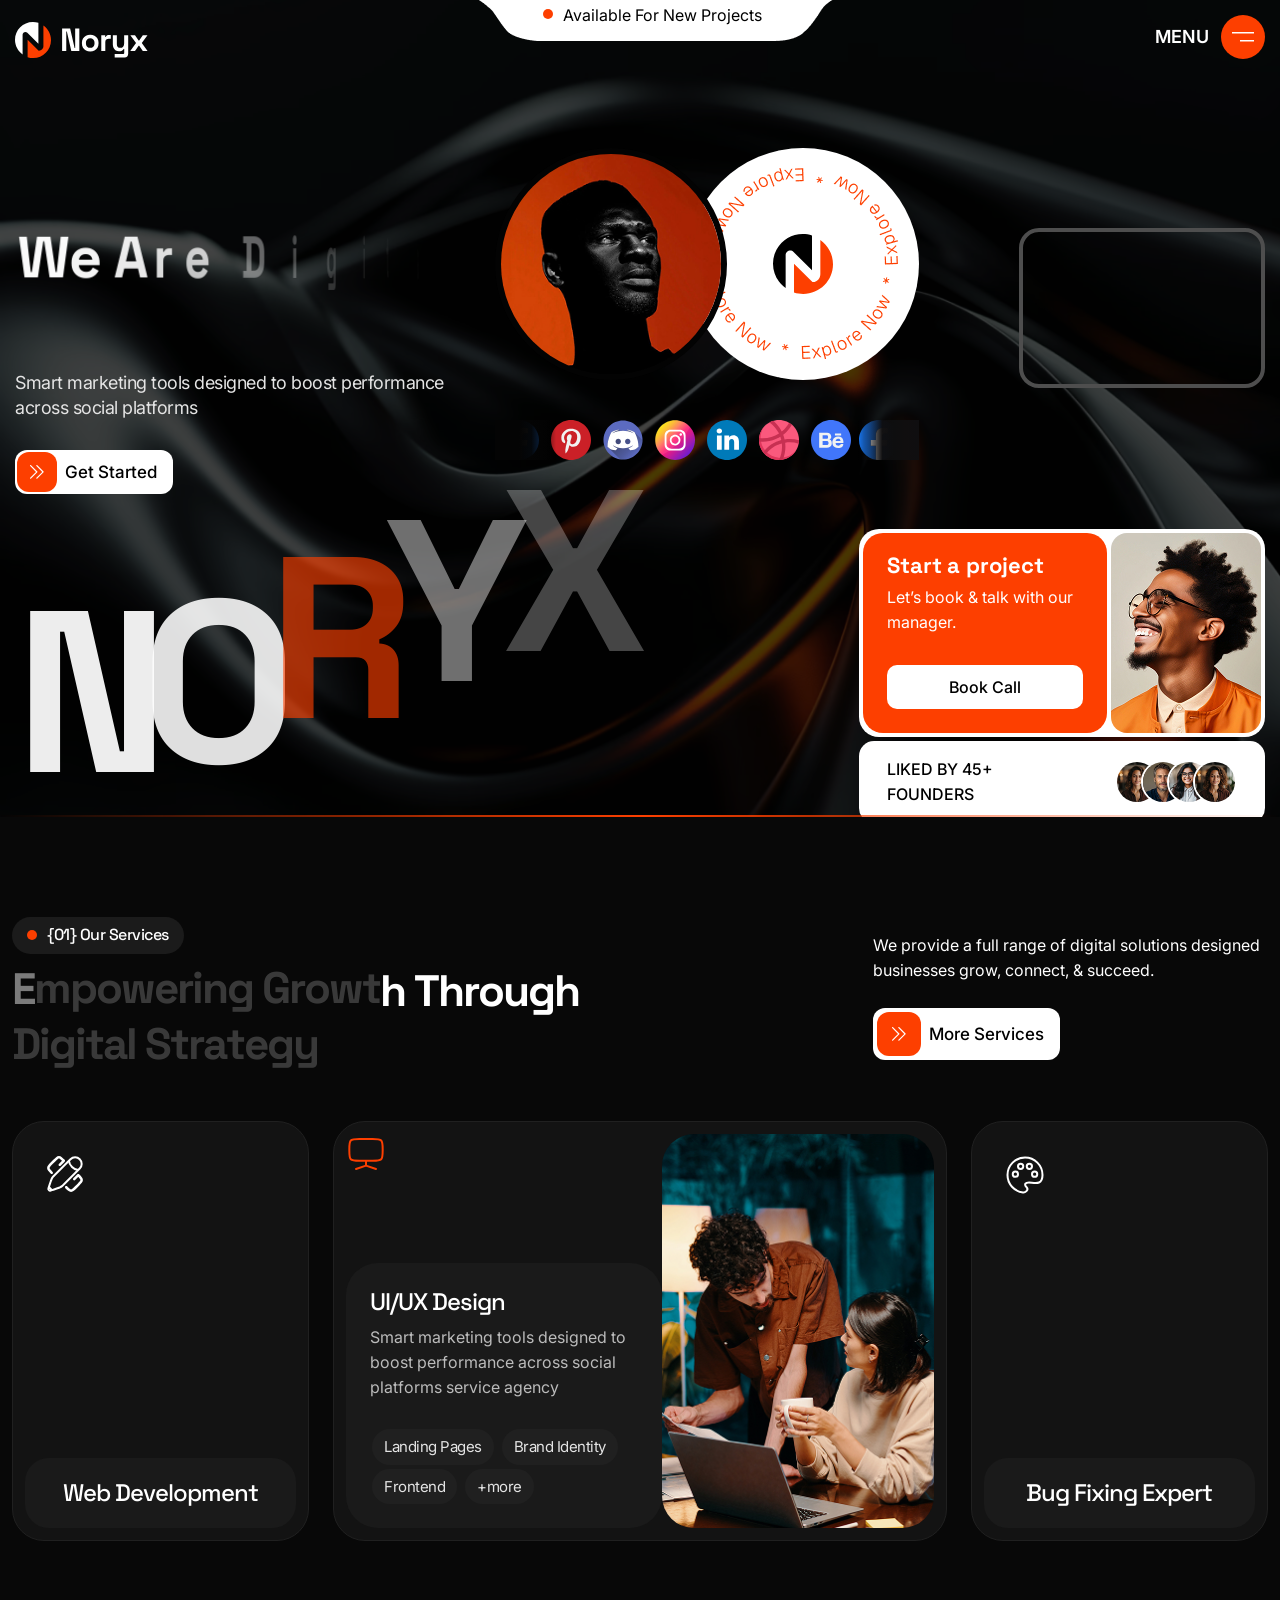
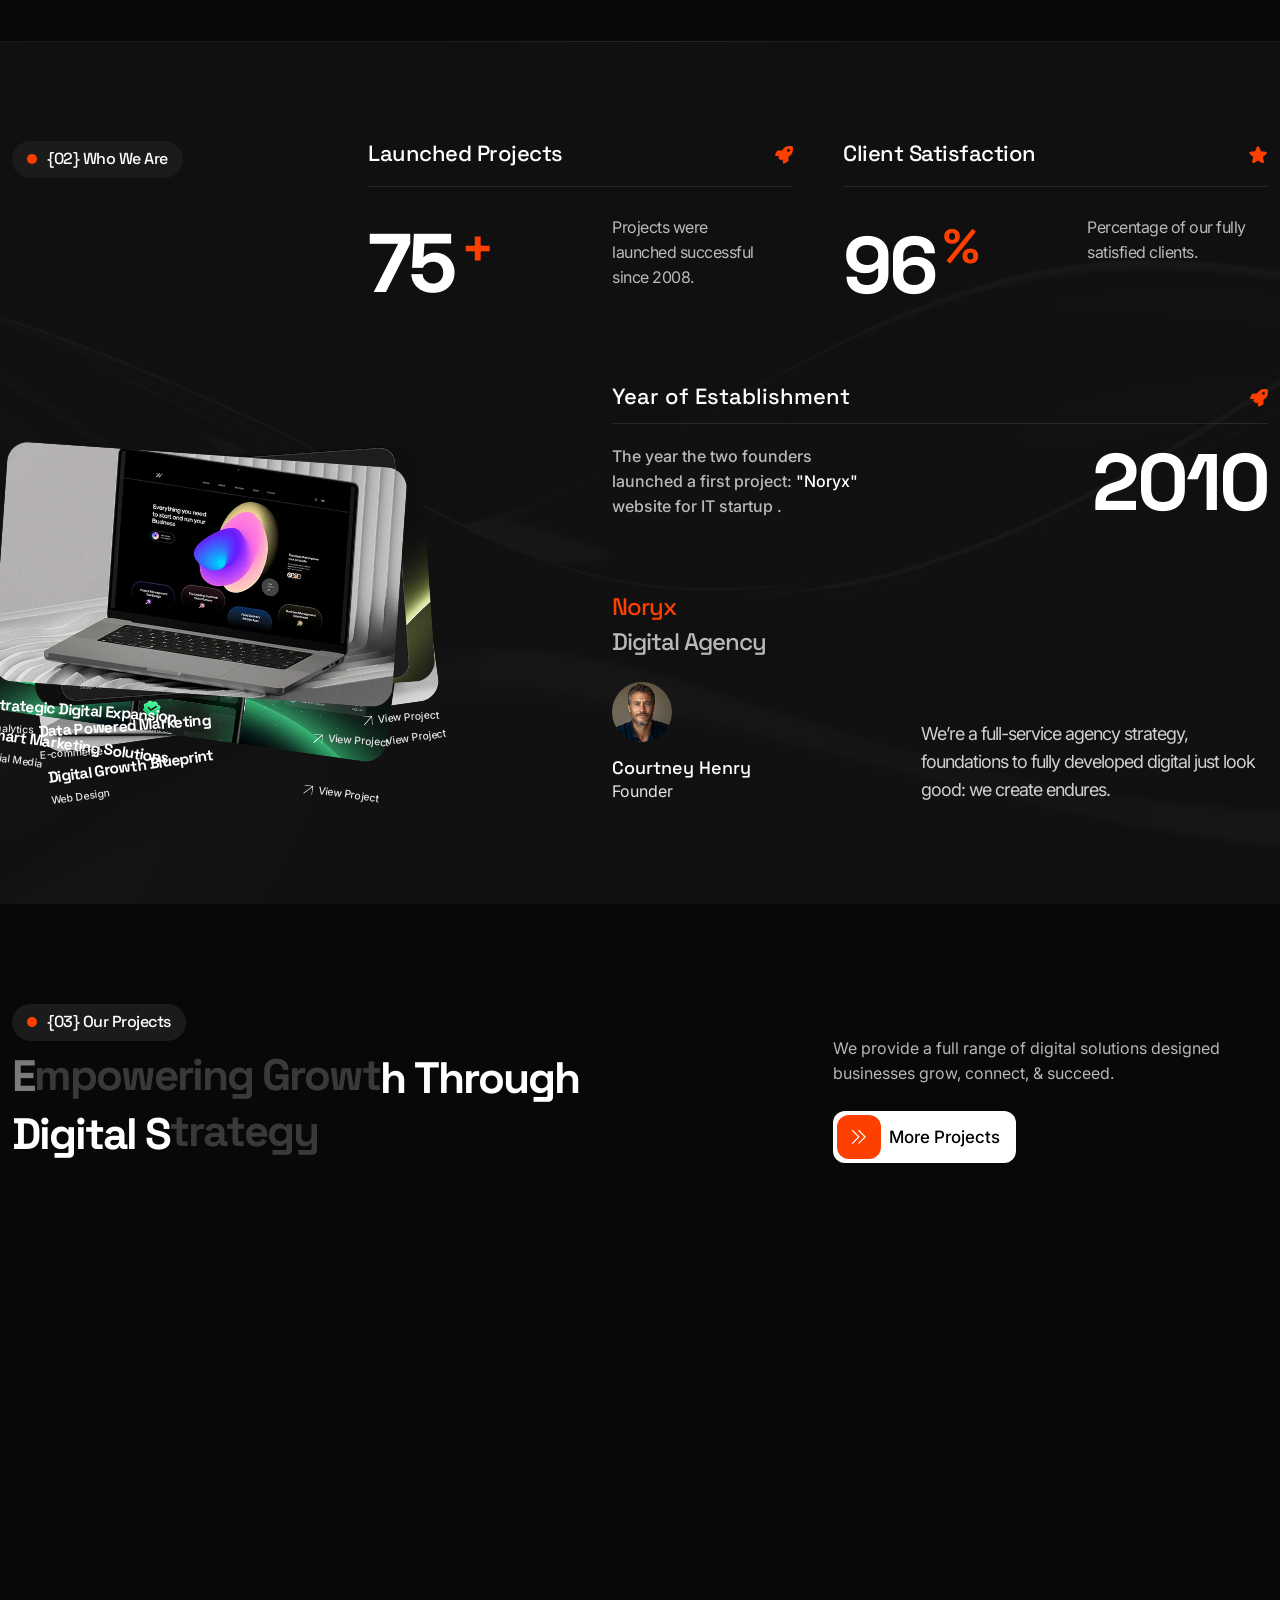
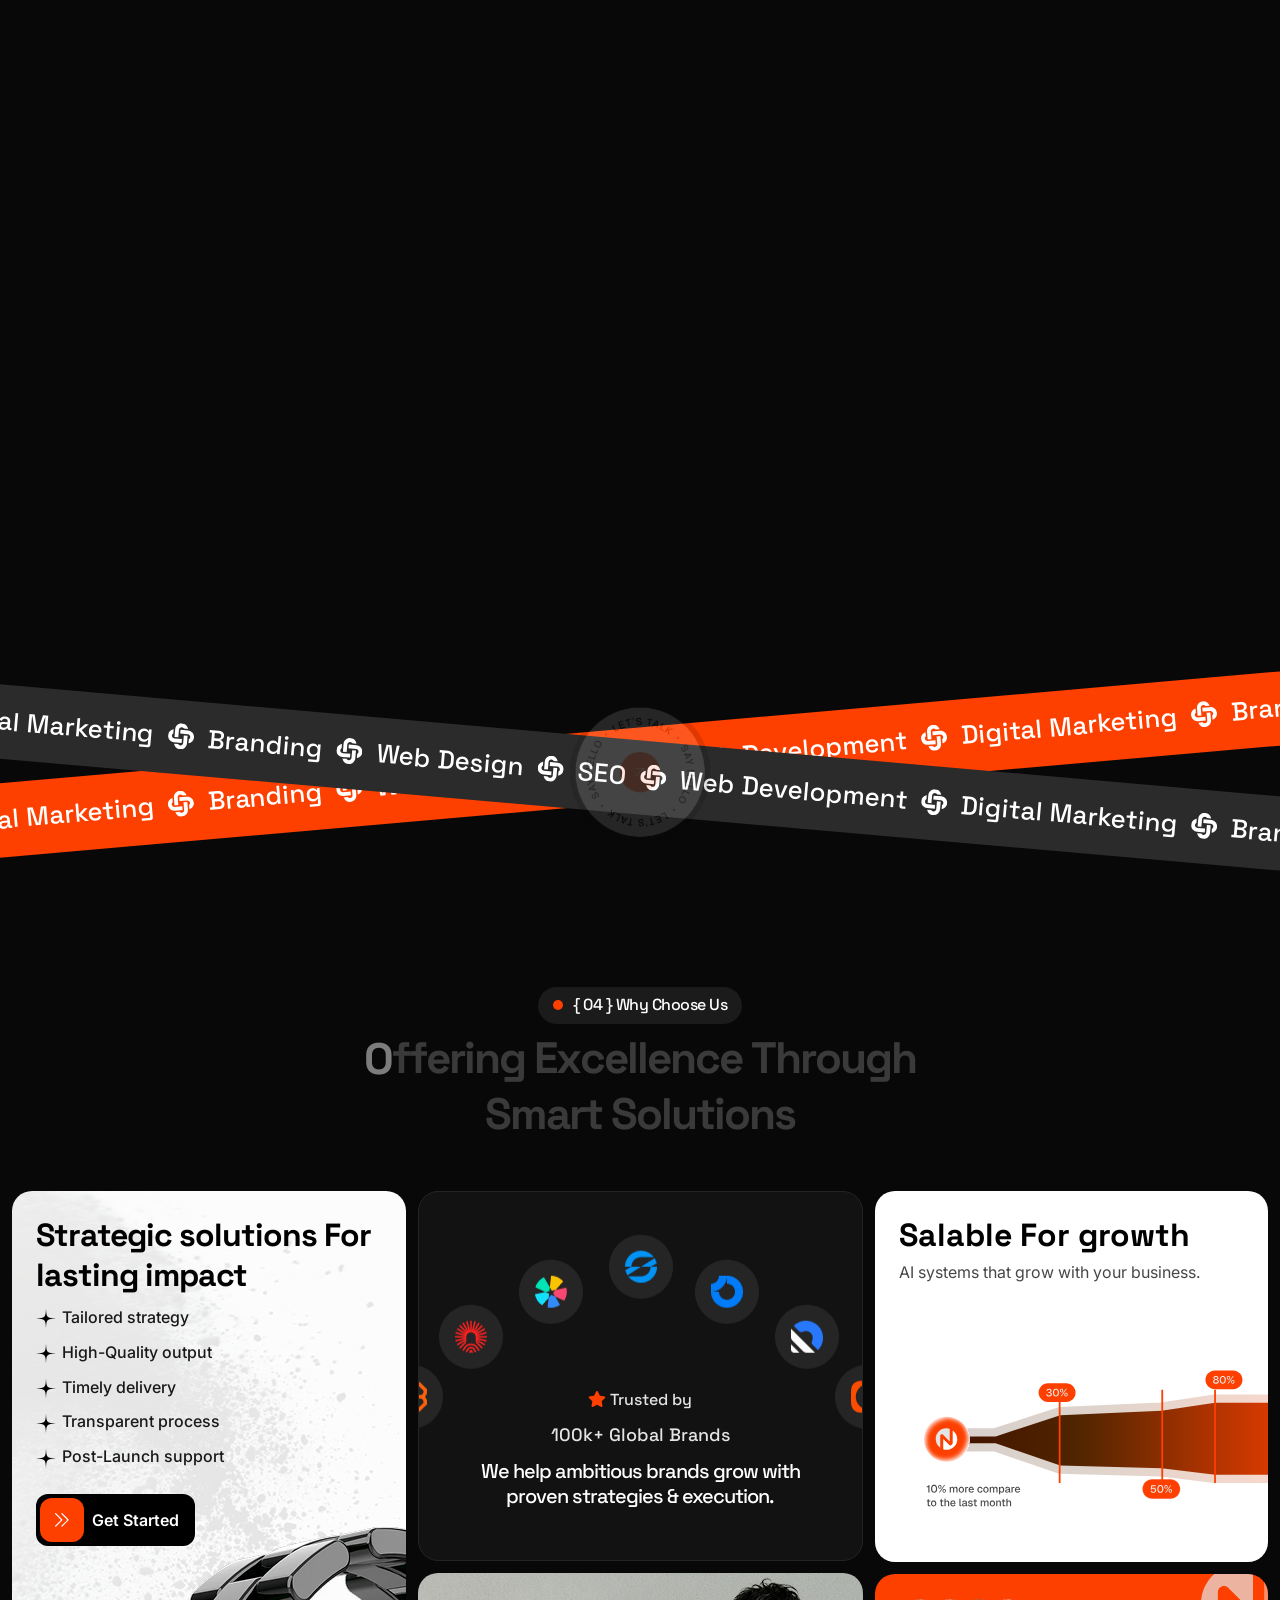
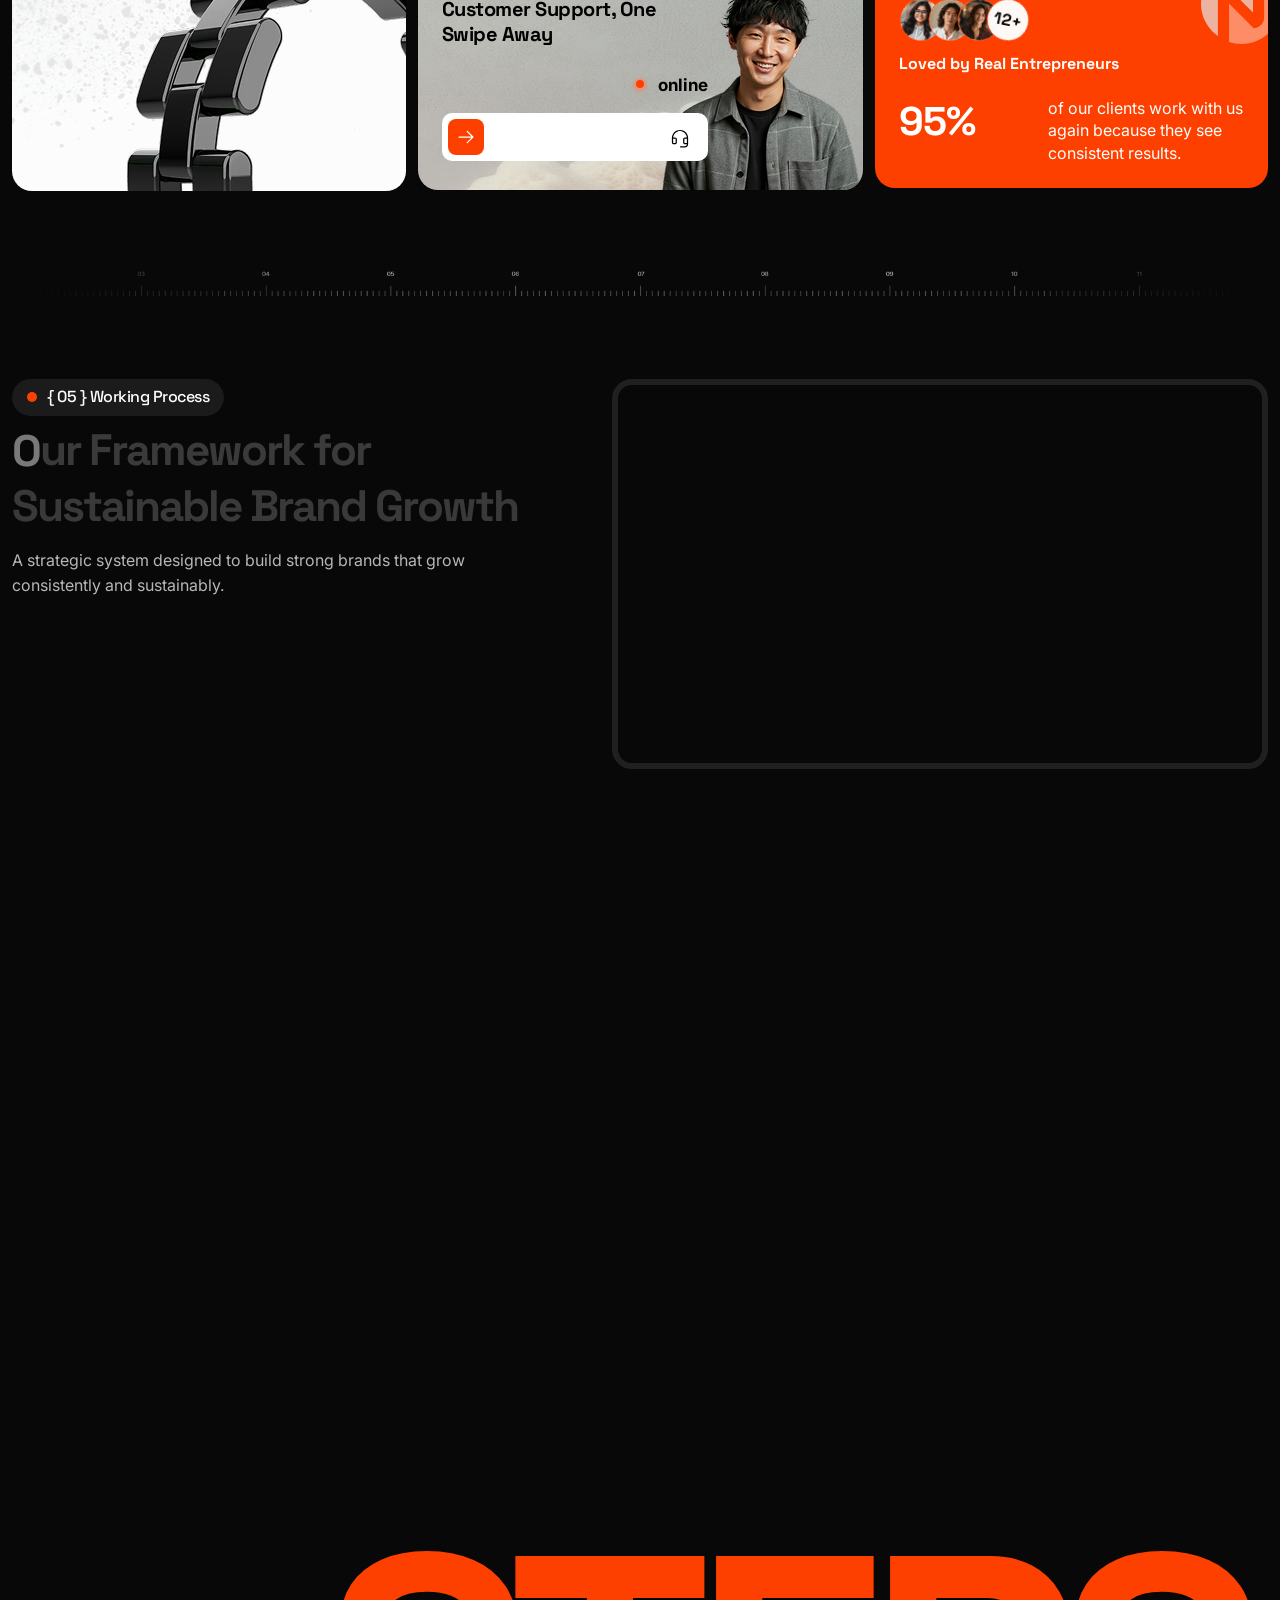
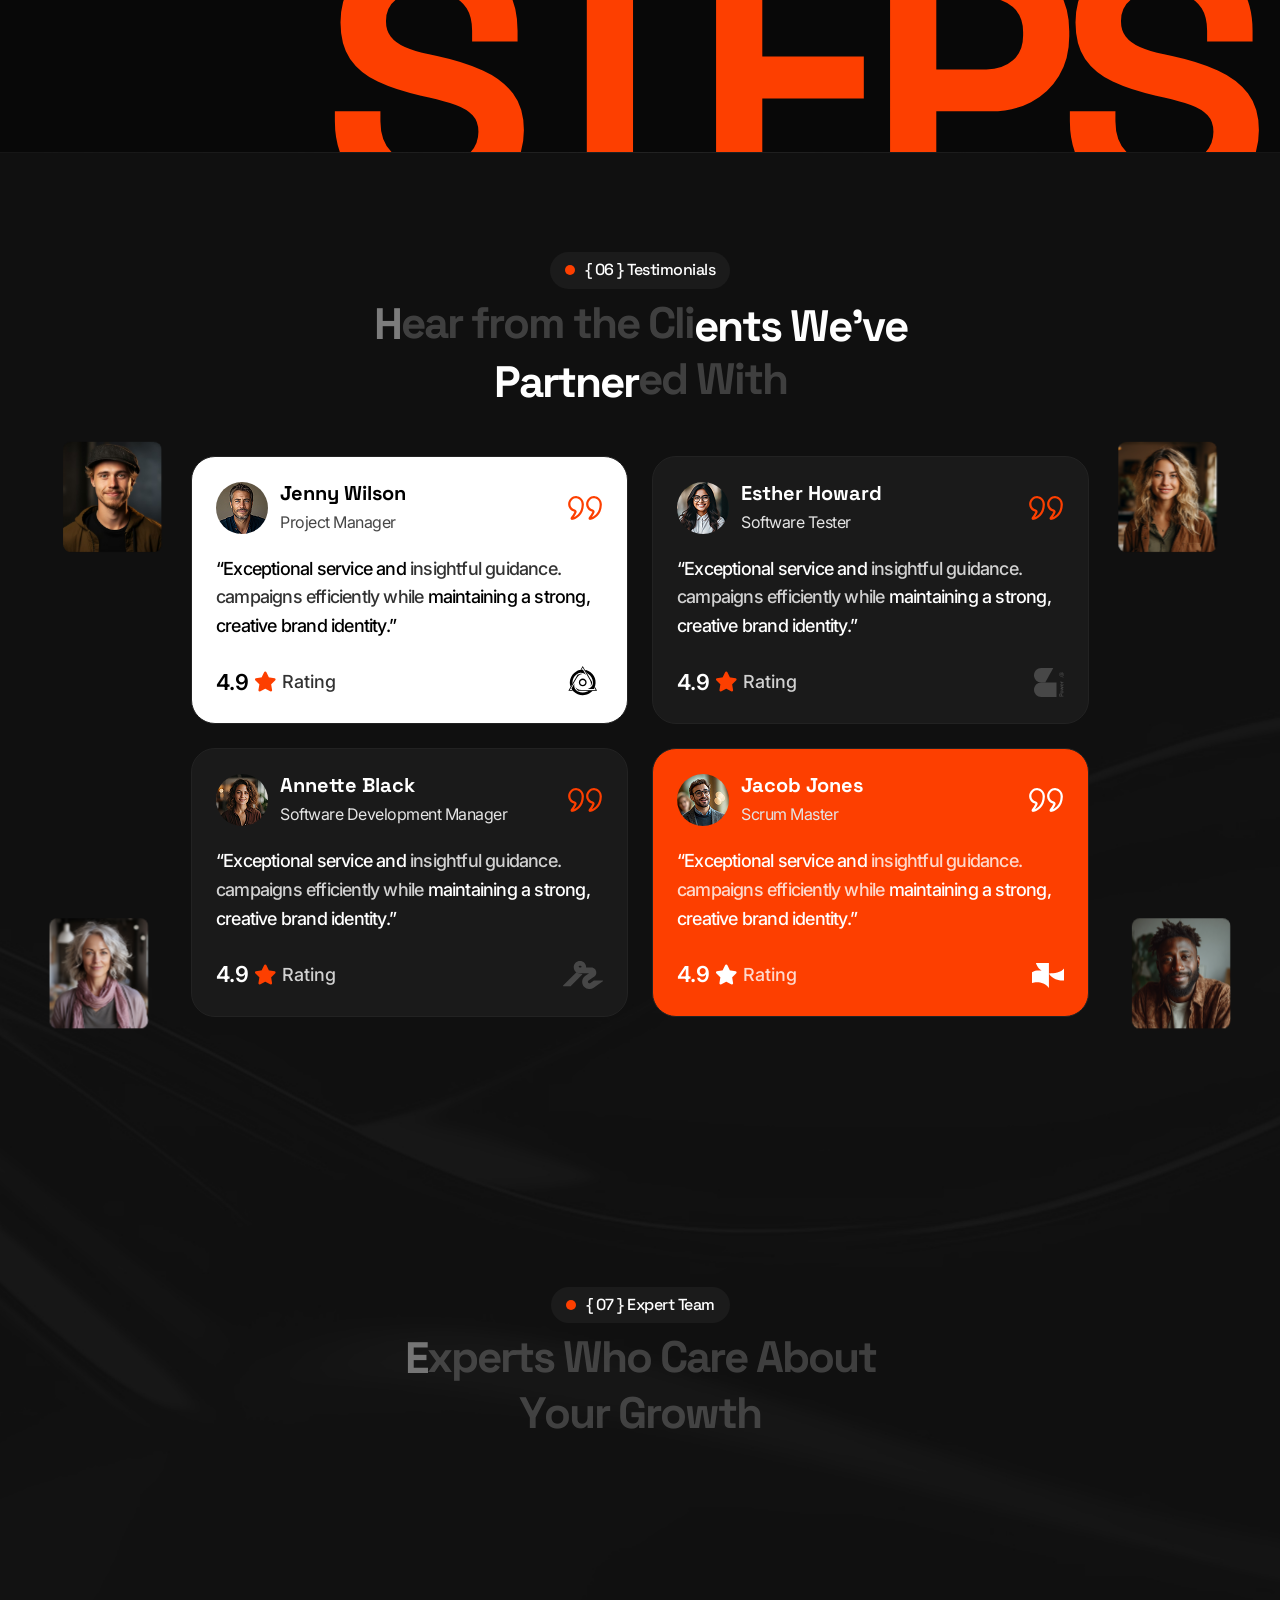
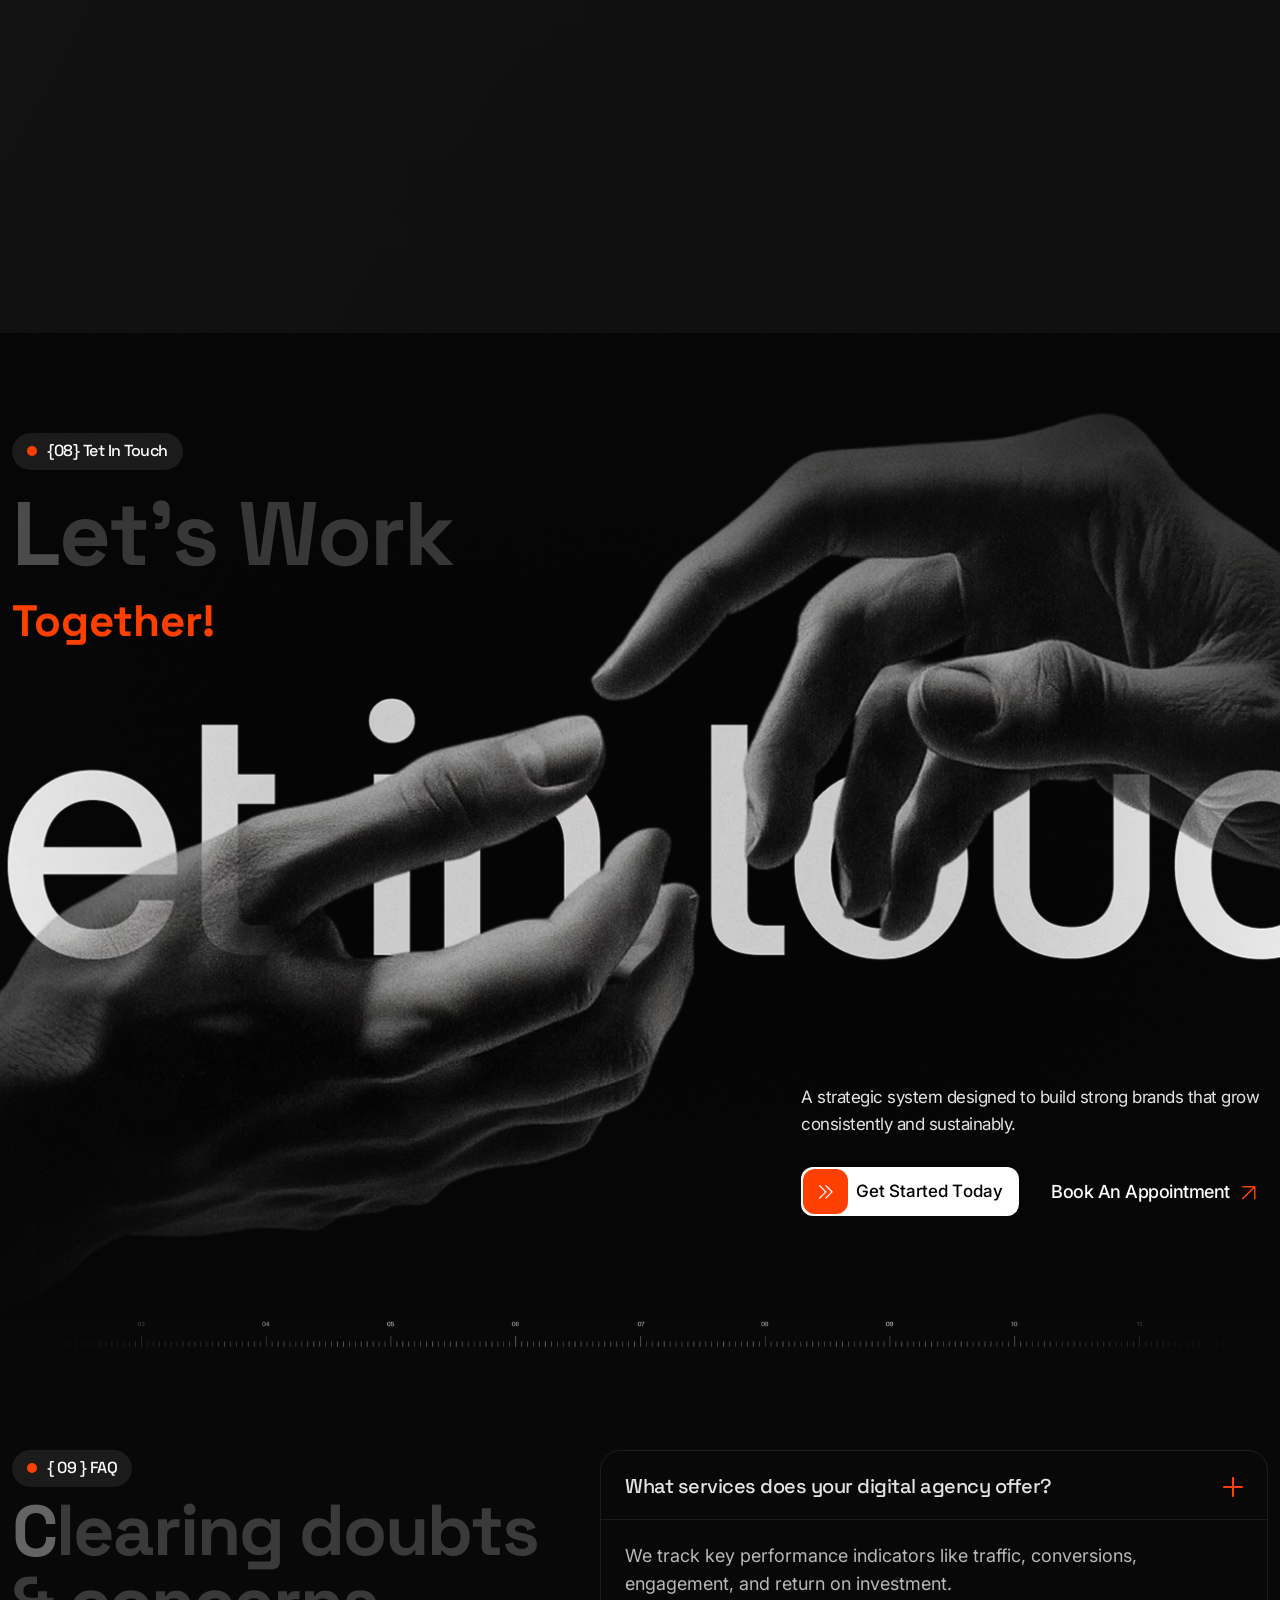
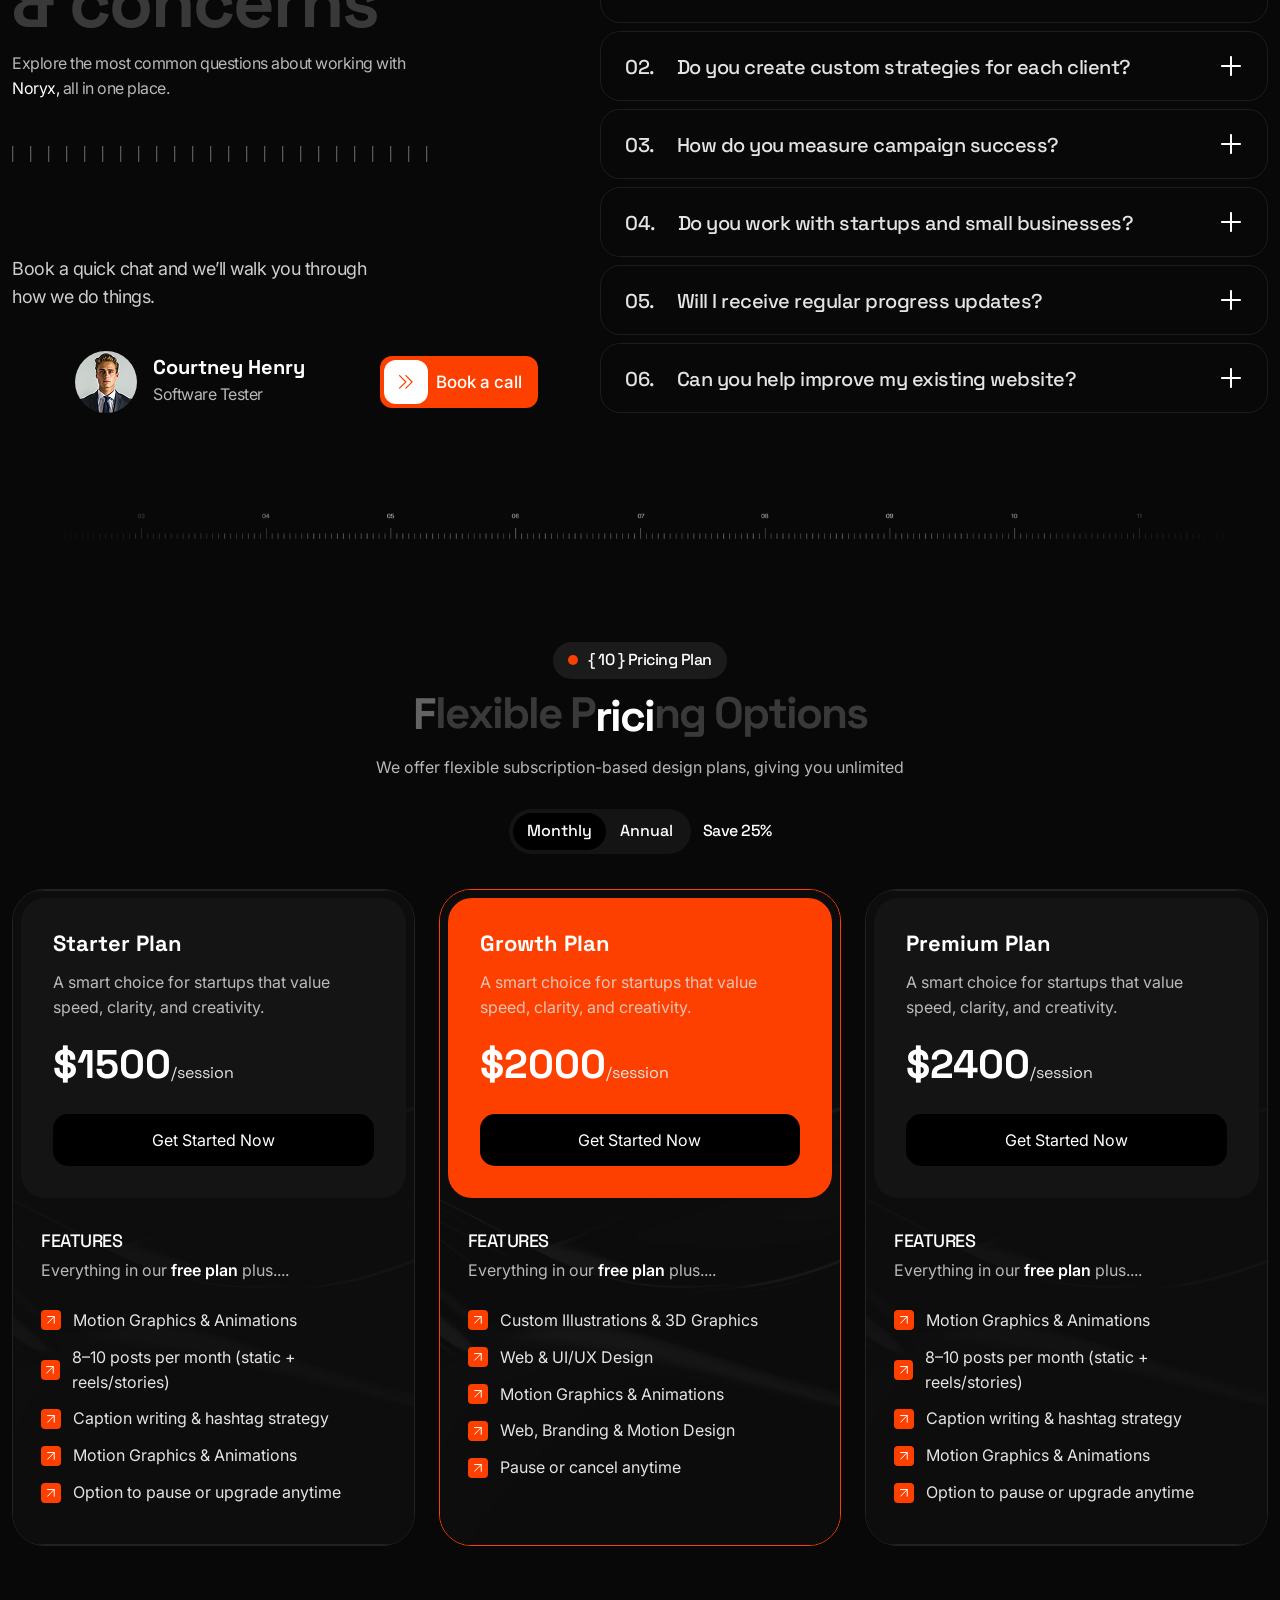
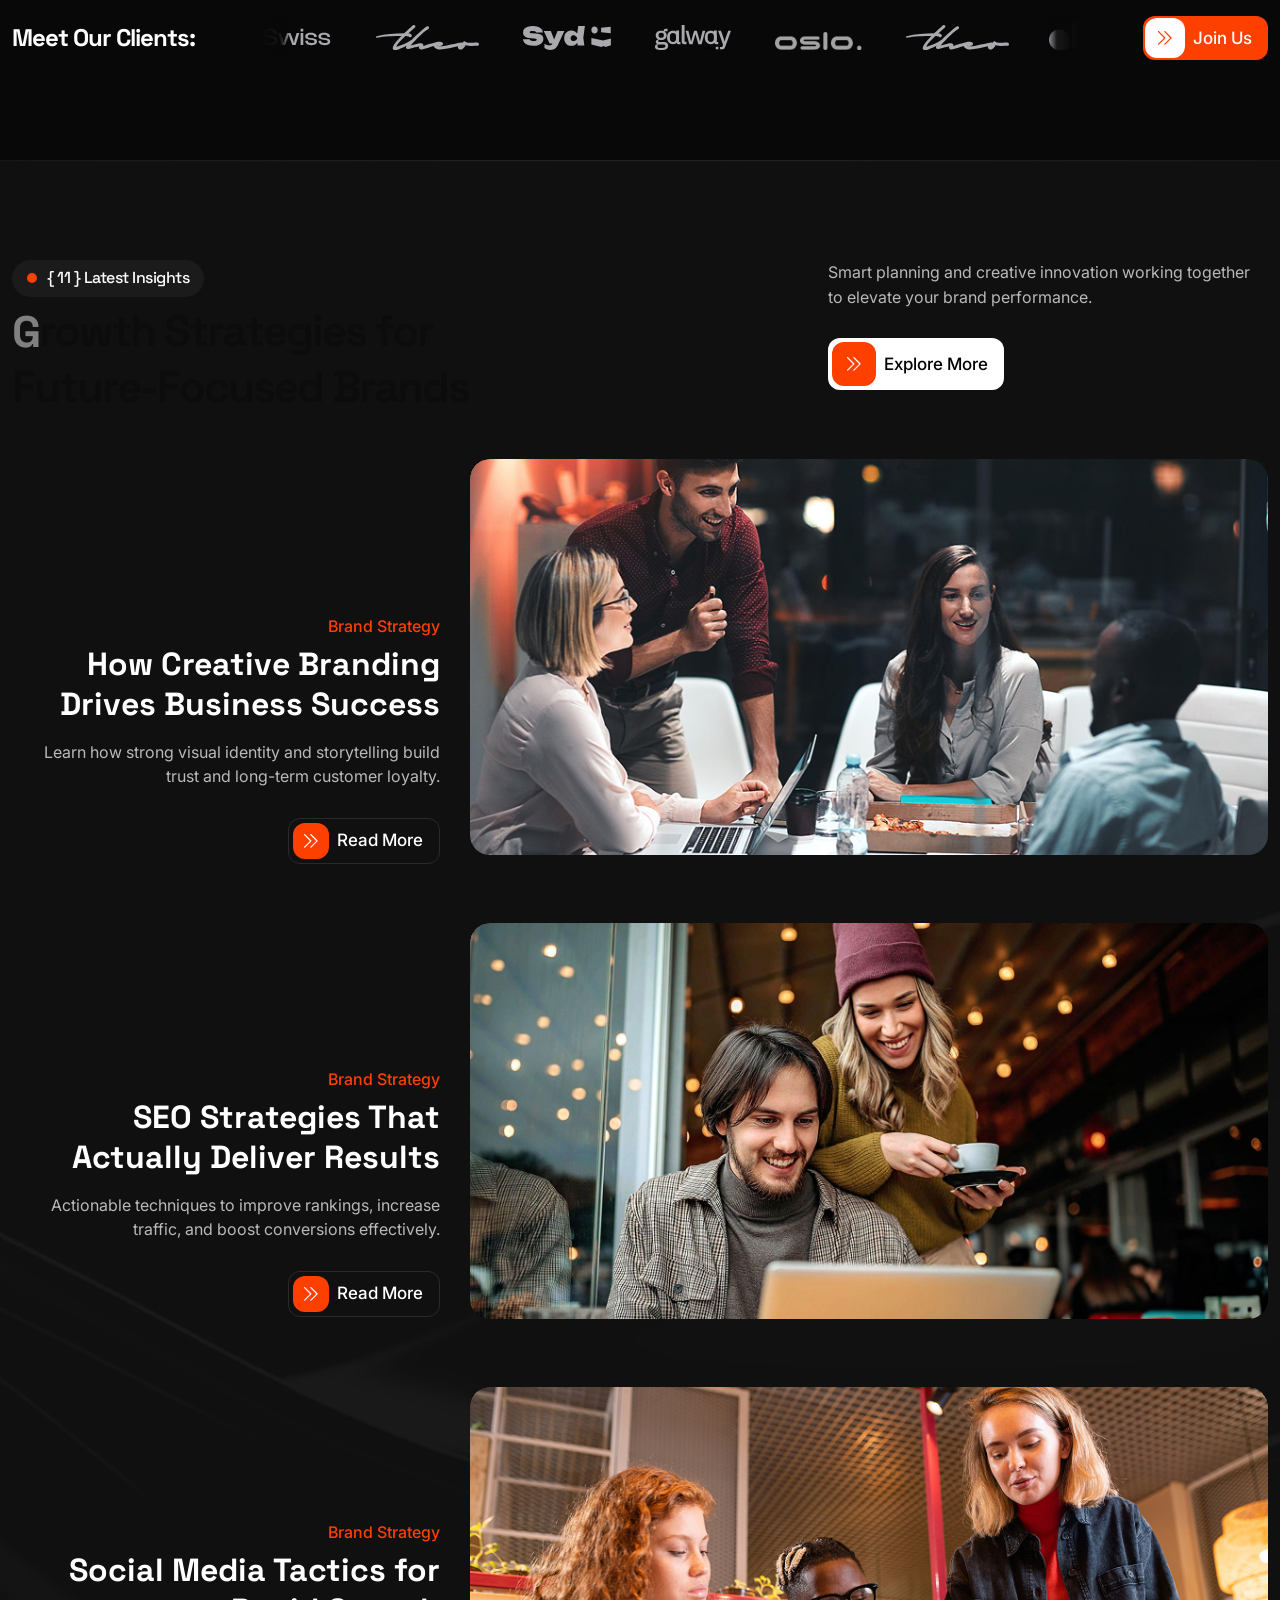
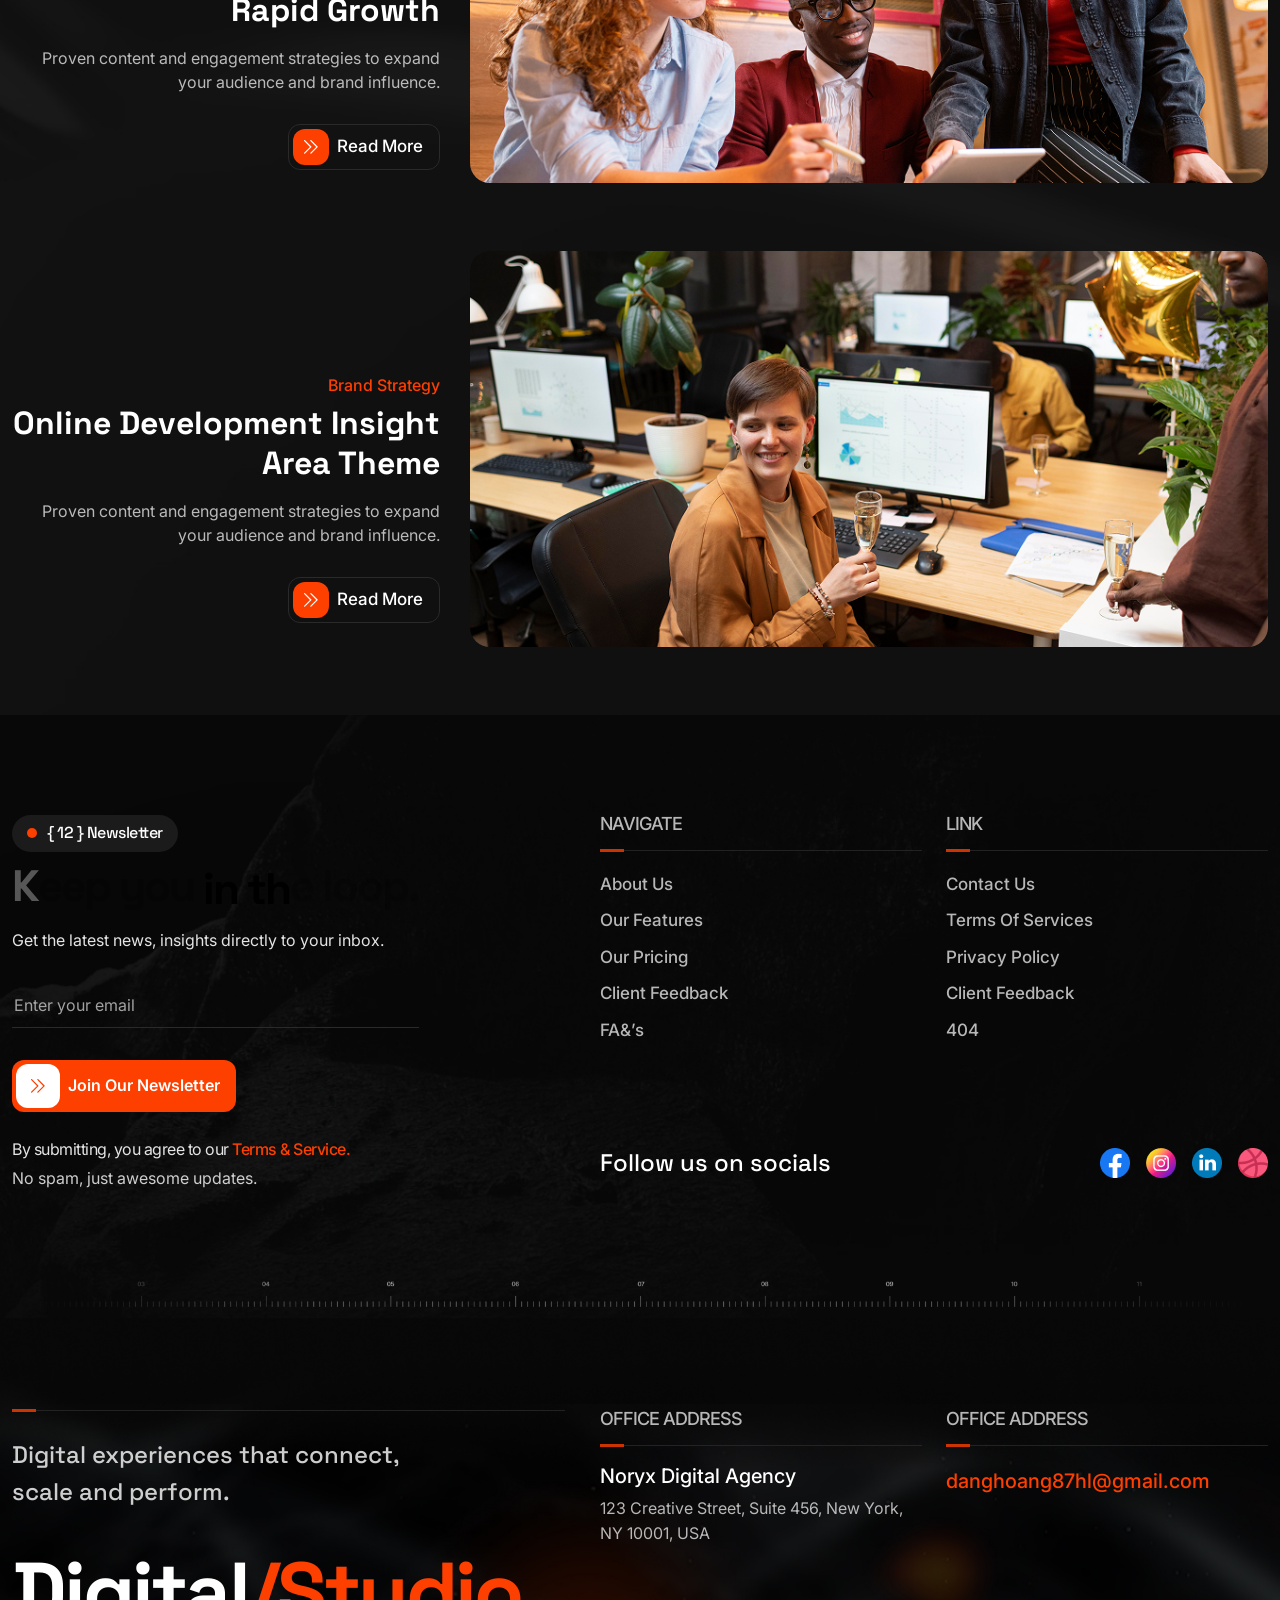
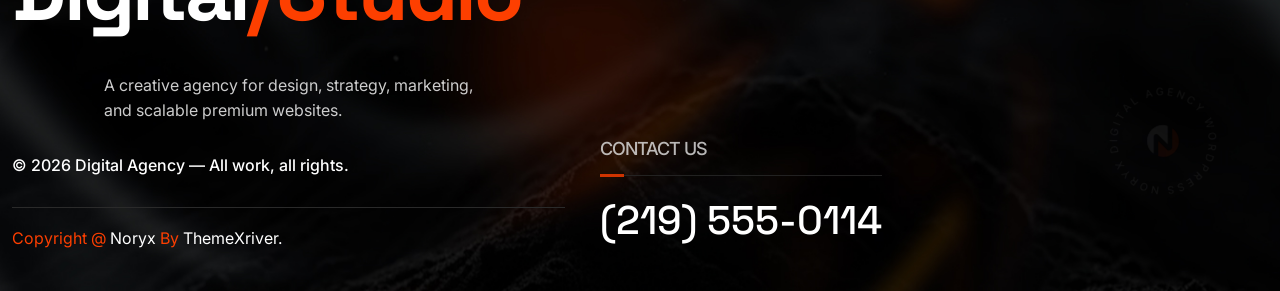
==== commit 1ee7c219: "100% 100%" ====
--- a/index-2.html
+++ b/index-2.html
@@ -247,7 +247,7 @@
     				<div class="subtitle">
     					{01} Our Services
     				</div>
-    				<h2 class="sec_title nx-itm-title nx-itm-anim">Empowering Growth Through 
+    				<h2 class="sec_title nx-itm-title nx-itm-anim2">Empowering Growth Through 
     				Digital Strategy</h2>
     			</div>
     			<div class="item-desc pera-content">
@@ -478,7 +478,7 @@
     				<div class="subtitle">
     					{03} Our Projects
     				</div>
-    				<h2 class="sec_title nx-itm-title nx-itm-anim">Empowering Growth Through 
+    				<h2 class="sec_title nx-itm-title nx-itm-anim2">Empowering Growth Through 
     				Digital Strategy</h2>
     			</div>
     			<div class="item-desc pera-content">
@@ -648,7 +648,7 @@
     			<div class="subtitle">
     				{ 04 } Why Choose Us
     			</div>
-    			<h2 class="sec_title nx-itm-title nx-itm-anim">Offering Excellence Through 
+    			<h2 class="sec_title nx-itm-title nx-itm-anim2">Offering Excellence Through 
     			Smart Solutions</h2>
     		</div>
     		<div class="nx-why-c2-content mt-45">
@@ -764,7 +764,7 @@
     						<div class="subtitle">
     							{ 05 } Working Process
     						</div>
-    						<h2 class="sec_title nx-itm-title nx-itm-anim">Our Framework for Sustainable Brand Growth</h2>
+    						<h2 class="sec_title nx-itm-title nx-itm-anim2">Our Framework for Sustainable Brand Growth</h2>
     						<p>A strategic system designed to build strong brands that grow consistently and sustainably.</p>
     					</div>
     					<div class="nx-work-p2-wrap mt-50">
@@ -860,7 +860,7 @@
     				<div class="subtitle">
     					{ 06 } Testimonials
     				</div>
-    				<h2 class="sec_title nx-itm-title nx-itm-anim">Hear from the Clients We've 
+    				<h2 class="sec_title nx-itm-title nx-itm-anim2">Hear from the Clients We've 
     				Partnered With</h2>
     			</div>
     			<div class="nx-tst2-content mt-45">
@@ -1012,7 +1012,7 @@
     					<div class="subtitle">
     						{ 07 } Expert Team
     					</div>
-    					<h2 class="sec_title nx-itm-title nx-itm-anim">Experts Who Care About 
+    					<h2 class="sec_title nx-itm-title nx-itm-anim2">Experts Who Care About 
     					Your Growth</h2>
     				</div>
     				<div class="nx-tm2-feed-wrap  mt-45" data-nx-group>
@@ -1102,7 +1102,7 @@
     				<div class="subtitle">
     					{08} Tet In Touch
     				</div>
-    				<h2 class="sec_title nx-itm-title nx-itm-anim">Let's Work</h2>
+    				<h2 class="sec_title nx-itm-title nx-itm-anim2">Let's Work</h2>
     				<h3>Together!</h3>
     			</div>
     		</div>
@@ -1154,7 +1154,7 @@
     					<div class="subtitle">
     						{ 09 } FAQ
     					</div>
-    					<h2 class="sec_title nx-itm-title nx-itm-anim">Clearing doubts & concerns</h2>
+    					<h2 class="sec_title nx-itm-title nx-itm-anim2">Clearing doubts & concerns</h2>
     					<p>Explore the most common questions about working with 
     						<span>Noryx,</span> all in one place.
     					</p>
@@ -1344,7 +1344,7 @@
     			<div class="subtitle">
     				{ 10 } Pricing Plan
     			</div>
-    			<h2 class="sec_title nx-itm-title nx-itm-anim">Flexible Pricing Options</h2>
+    			<h2 class="sec_title nx-itm-title nx-itm-anim2">Flexible Pricing Options</h2>
     			<p>We offer flexible subscription-based design plans, giving you unlimited</p>
     		</div>
     		<div class="nx-price2-wrap mt-30">
@@ -1629,11 +1629,11 @@
     				<a href="#">
     					<i>
     						<svg width="14" height="14" viewBox="0 0 14 14" fill="none" xmlns="http://www.w3.org/2000/svg">
-    							<path d="M7.31754 7.31754L1.06753 13.5675C0.95026 13.6848 0.7912 13.7507 0.625347 13.7507C0.459495 13.7507 0.300435 13.6848 0.18316 13.5675C0.0658846 13.4503 3.26935e-09 13.2912 0 13.1253C-3.26935e-09 12.9595 0.0658846 12.8004 0.18316 12.6832L5.99175 6.87535L0.18316 1.06753C0.0658846 0.95026 0 0.7912 0 0.625347C0 0.459495 0.0658846 0.300435 0.18316 0.18316C0.300435 0.0658846 0.459495 0 0.625347 0C0.7912 0 0.95026 0.0658846 1.06753 0.18316L7.31754 6.43316C7.37565 6.49121 7.42175 6.56014 7.4532 6.63601C7.48465 6.71188 7.50084 6.79321 7.50084 6.87535C7.50084 6.95748 7.48465 7.03881 7.4532 7.11469C7.42175 7.19056 7.37565 7.25949 7.31754 7.31754ZM13.5675 6.43316L7.31754 0.18316C7.20026 0.0658846 7.0412 0 6.87535 0C6.7095 0 6.55044 0.0658846 6.43316 0.18316C6.31588 0.300435 6.25 0.459495 6.25 0.625347C6.25 0.7912 6.31588 0.95026 6.43316 1.06753L12.2418 6.87535L6.43316 12.6832C6.31588 12.8004 6.25 12.9595 6.25 13.1253C6.25 13.2912 6.31588 13.4503 6.43316 13.5675C6.55044 13.6848 6.7095 13.7507 6.87535 13.7507C7.0412 13.7507 7.20026 13.6848 7.31754 13.5675L13.5675 7.31754C13.6256 7.25949 13.6717 7.19056 13.7032 7.11469C13.7347 7.03881 13.7508 6.95748 13.7508 6.87535C13.7508 6.79321 13.7347 6.71188 13.7032 6.63601C13.6717 6.56014 13.6256 6.49121 13.5675 6.43316Z" fill="white"></path>
+    							<path d="M7.31754 7.31754L1.06753 13.5675C0.95026 13.6848 0.7912 13.7507 0.625347 13.7507C0.459495 13.7507 0.300435 13.6848 0.18316 13.5675C0.0658846 13.4503 3.26935e-09 13.2912 0 13.1253C-3.26935e-09 12.9595 0.0658846 12.8004 0.18316 12.6832L5.99175 6.87535L0.18316 1.06753C0.0658846 0.95026 0 0.7912 0 0.625347C0 0.459495 0.0658846 0.300435 0.18316 0.18316C0.300435 0.0658846 0.459495 0 0.625347 0C0.7912 0 0.95026 0.0658846 1.06753 0.18316L7.31754 6.43316C7.37565 6.49121 7.42175 6.56014 7.4532 6.63601C7.48465 6.71188 7.50084 6.79321 7.50084 6.87535C7.50084 6.95748 7.48465 7.03881 7.4532 7.11469C7.42175 7.19056 7.37565 7.25949 7.31754 7.31754ZM13.5675 6.43316L7.31754 0.18316C7.20026 0.0658846 7.0412 0 6.87535 0C6.7095 0 6.55044 0.0658846 6.43316 0.18316C6.31588 0.300435 6.25 0.459495 6.25 0.625347C6.25 0.7912 6.31588 0.95026 6.43316 1.06753L12.2418 6.87535L6.43316 12.6832C6.31588 12.8004 6.25 12.9595 6.25 13.1253C6.25 13.2912 6.31588 13.4503 6.43316 13.5675C6.55044 13.6848 6.7095 13.7507 6.87535 13.7507C7.0412 13.7507 7.20026 13.6848 7.31754 13.5675L13.5675 7.31754C13.6256 7.25949 13.6717 7.19056 13.7032 7.11469C13.7347 7.03881 13.7508 6.95748 13.7508 6.87535C13.7508 6.79321 13.7347 6.71188 13.7032 6.63601C13.6717 6.56014 13.6256 6.49121 13.5675 6.43316Z" fill="#FD3F00"></path>
     						</svg>
     					</i>
     					<span>
-    						Get Started
+    						Join Us
     					</span>
     				</a>
     			</div>
--- a/assets/css/style.css
+++ b/assets/css/style.css
@@ -3510,6 +3510,7 @@
   color: #000000;
   font-size: 32px;
   font-weight: 500;
+  letter-spacing: -2px;
   font-family: var(--nx-heading);
 }
 .nx-ab1-mission-item .item-text-wrap .list-area {
@@ -3997,6 +3998,7 @@
   color: var(--nx-prime-c);
 }
 .nx-spon1-top .sec_title {
+  color: #000000;
   font-size: 44px;
   font-weight: 700;
   max-width: 775px;
@@ -6024,6 +6026,16 @@
   height: 100%;
   position: absolute;
   background-color: rgba(0, 0, 0, 0.6);
+}
+.nx-hero2-sec:after {
+  left: 0;
+  bottom: 0;
+  width: 100%;
+  content: "";
+  height: 2px;
+  position: absolute;
+  background: -webkit-gradient(linear, left top, right top, from(rgba(253, 63, 0, 0)), color-stop(50.22%, #FD3F00), to(rgba(253, 63, 0, 0)));
+  background: linear-gradient(90deg, rgba(253, 63, 0, 0) 0%, #FD3F00 50.22%, rgba(253, 63, 0, 0) 100%);
 }
 .nx-hero2-sec .nx-hero2-bg {
   top: 0;
@@ -8108,6 +8120,15 @@
   white-space: nowrap;
   letter-spacing: -1px;
 }
+.nx-spon2-content .nx-btn1 a {
+  background-color: var(--nx-prime-c);
+}
+.nx-spon2-content .nx-btn1 a i {
+  background-color: #fff;
+}
+.nx-spon2-content .nx-btn1 a span {
+  color: #fff;
+}
 
 .nx-spon2-logos {
   max-width: 1015px;
@@ -8587,6 +8608,26 @@
             transform: rotate(360deg);
   }
 }
+@-webkit-keyframes flowGradientEnhanced {
+  0% {
+    background-position: center 0%;
+    background-size: 100% 280%;
+  }
+  100% {
+    background-position: center 65%;
+    background-size: 100% 320%;
+  }
+}
+@keyframes flowGradientEnhanced {
+  0% {
+    background-position: center 0%;
+    background-size: 100% 280%;
+  }
+  100% {
+    background-position: center 65%;
+    background-size: 100% 320%;
+  }
+}
 .nx-hero-about {
   background-color: #E0E0E0;
 }
@@ -8779,6 +8820,8 @@
   border-radius: 100%;
   background: -webkit-gradient(linear, left bottom, left top, color-stop(-11.39%, #5C3FE9), color-stop(88.88%, #B019D6));
   background: linear-gradient(360deg, #5C3FE9 -11.39%, #B019D6 88.88%);
+  -webkit-animation: flowGradientEnhanced 2s infinite alternate;
+          animation: flowGradientEnhanced 2s infinite alternate;
 }
 @media only screen and (min-width: 992px) and (max-width: 1199px) {
   .nx-hr3-circle {
@@ -9186,7 +9229,7 @@
   border-radius: 32px;
   margin-bottom: 32px;
   border: 1px solid #D9D9D9;
-  background-color: #fff;
+  background-color: #EFEFEF;
 }
 @media only screen and (min-width: 1200px) and (max-width: 1399px), only screen and (min-width: 992px) and (max-width: 1199px), only screen and (min-width: 768px) and (max-width: 991px), only screen and (min-width: 576px) and (max-width: 767px), only screen and (min-width: 481px) and (max-width: 575px), (max-width: 480px) {
   .nx-hw-work3-item {
@@ -10288,6 +10331,7 @@
   }
 }
 .nx-team3-title .nx-tm3-subtitle {
+  color: #000000;
   margin-bottom: 20px;
   font-weight: 600;
   font-family: var(--nx-heading);
@@ -11478,5 +11522,16 @@
   }
 }
 
+.nx-ftr2-brand-logo img {
+  -webkit-animation-name: spin;
+          animation-name: spin;
+  -webkit-animation-duration: 5000ms;
+  animation-duration: 5000ms;
+  -webkit-animation-iteration-count: infinite;
+  animation-iteration-count: infinite;
+  -webkit-animation-timing-function: linear;
+  animation-timing-function: linear;
+}
+
 /*---------------------------------------------------- */
 /*# sourceMappingURL=style.css.map */
